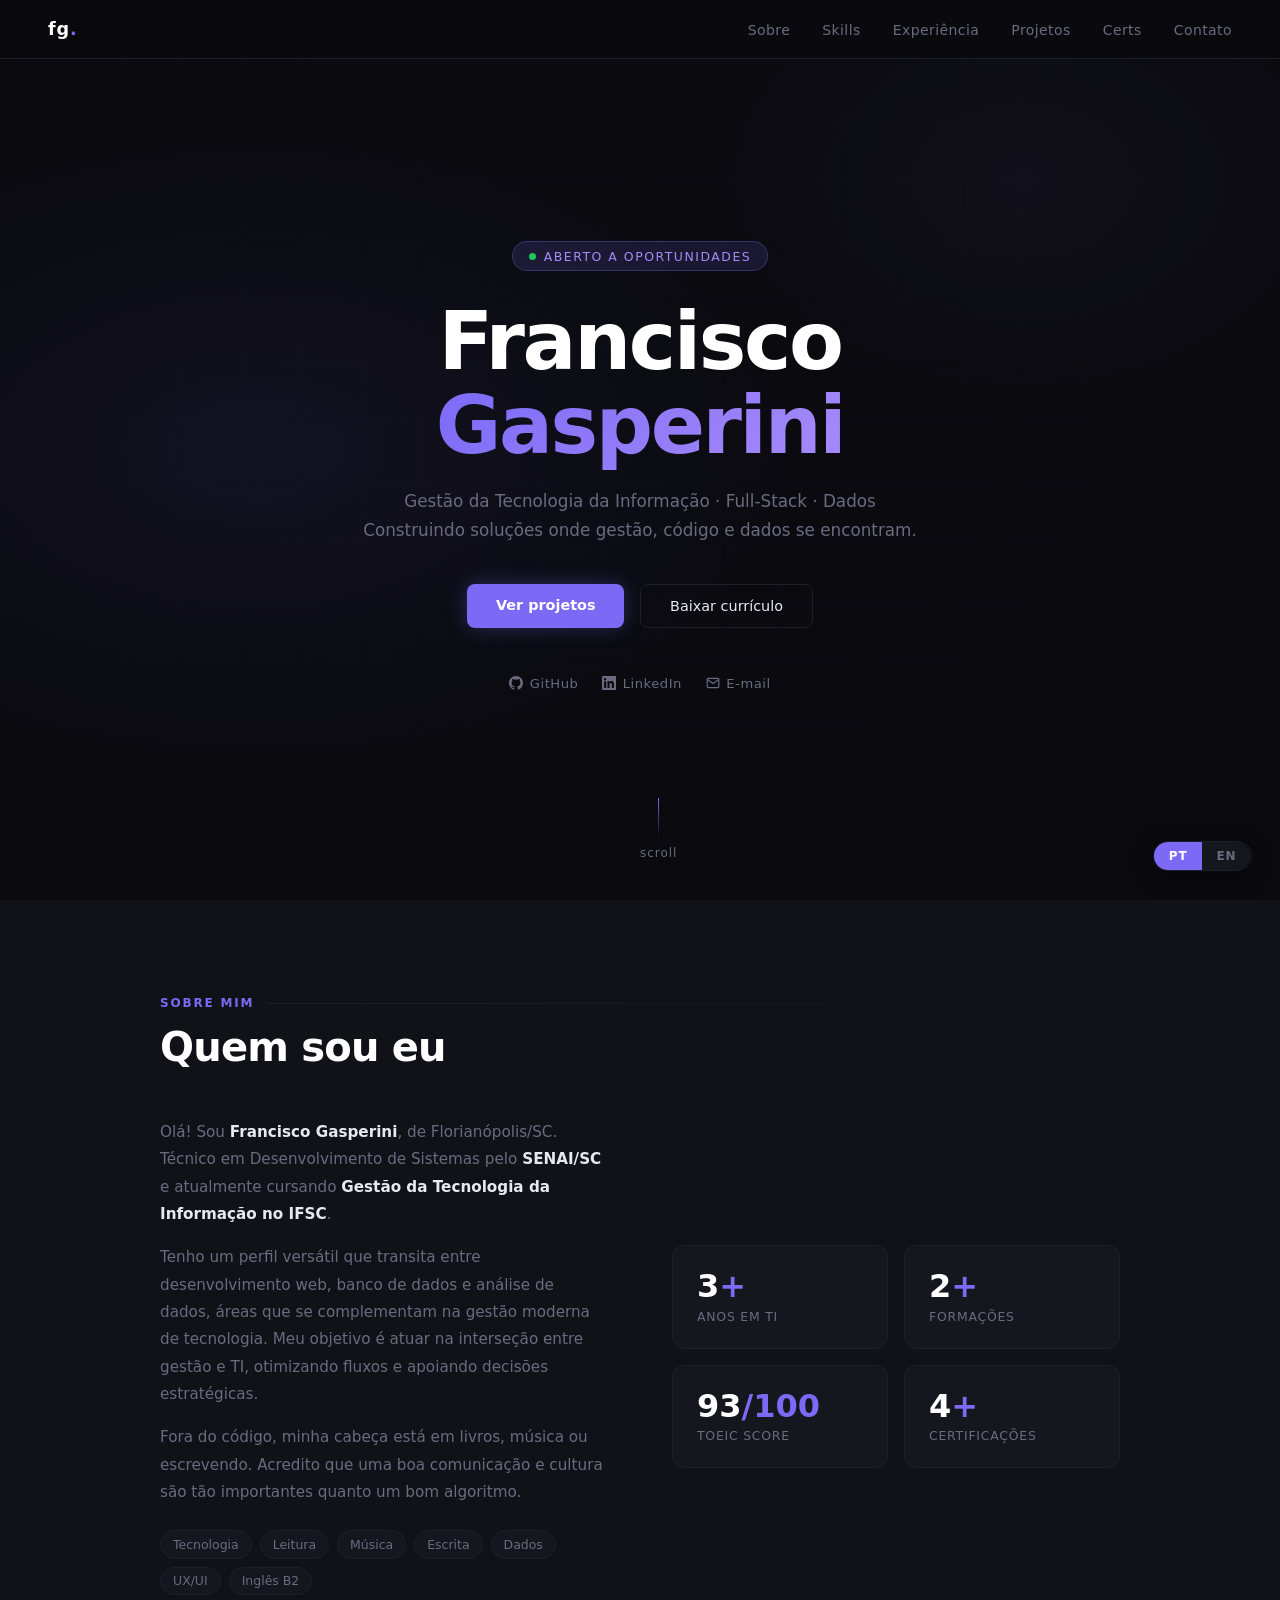
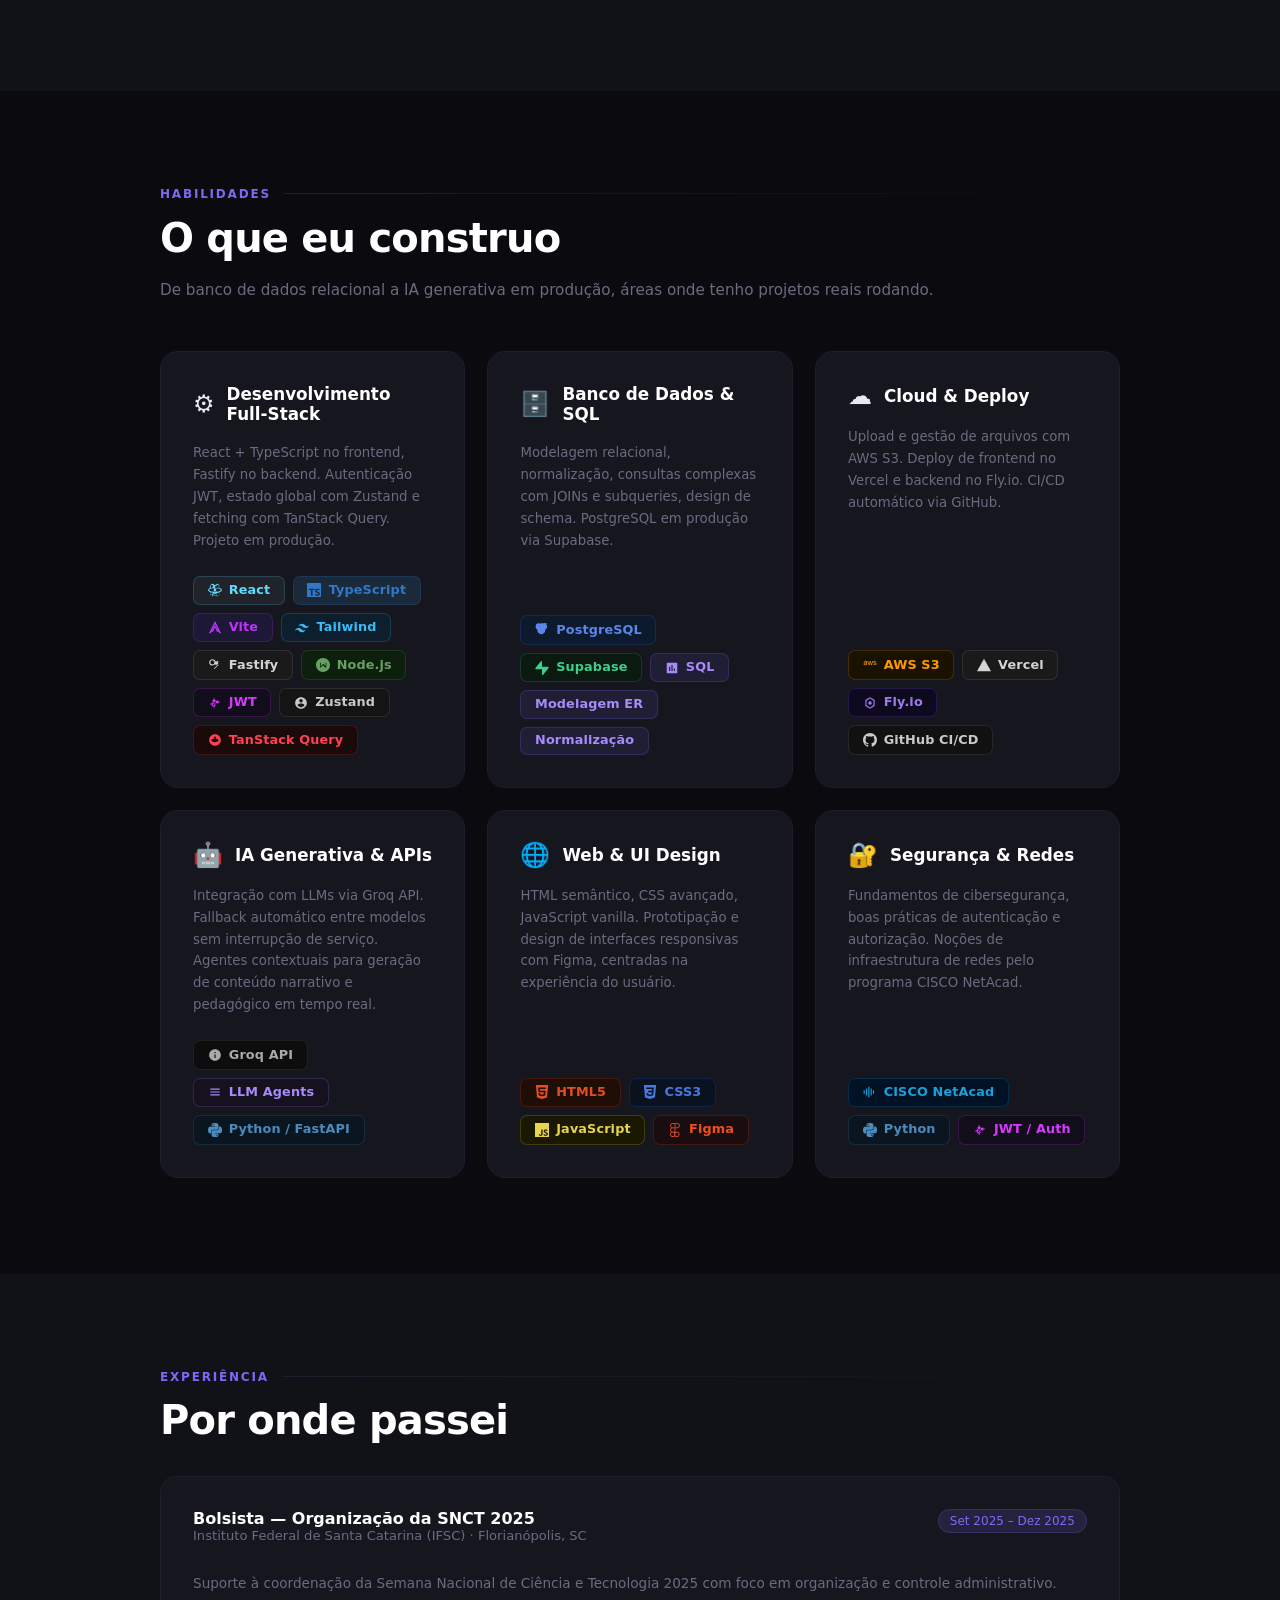
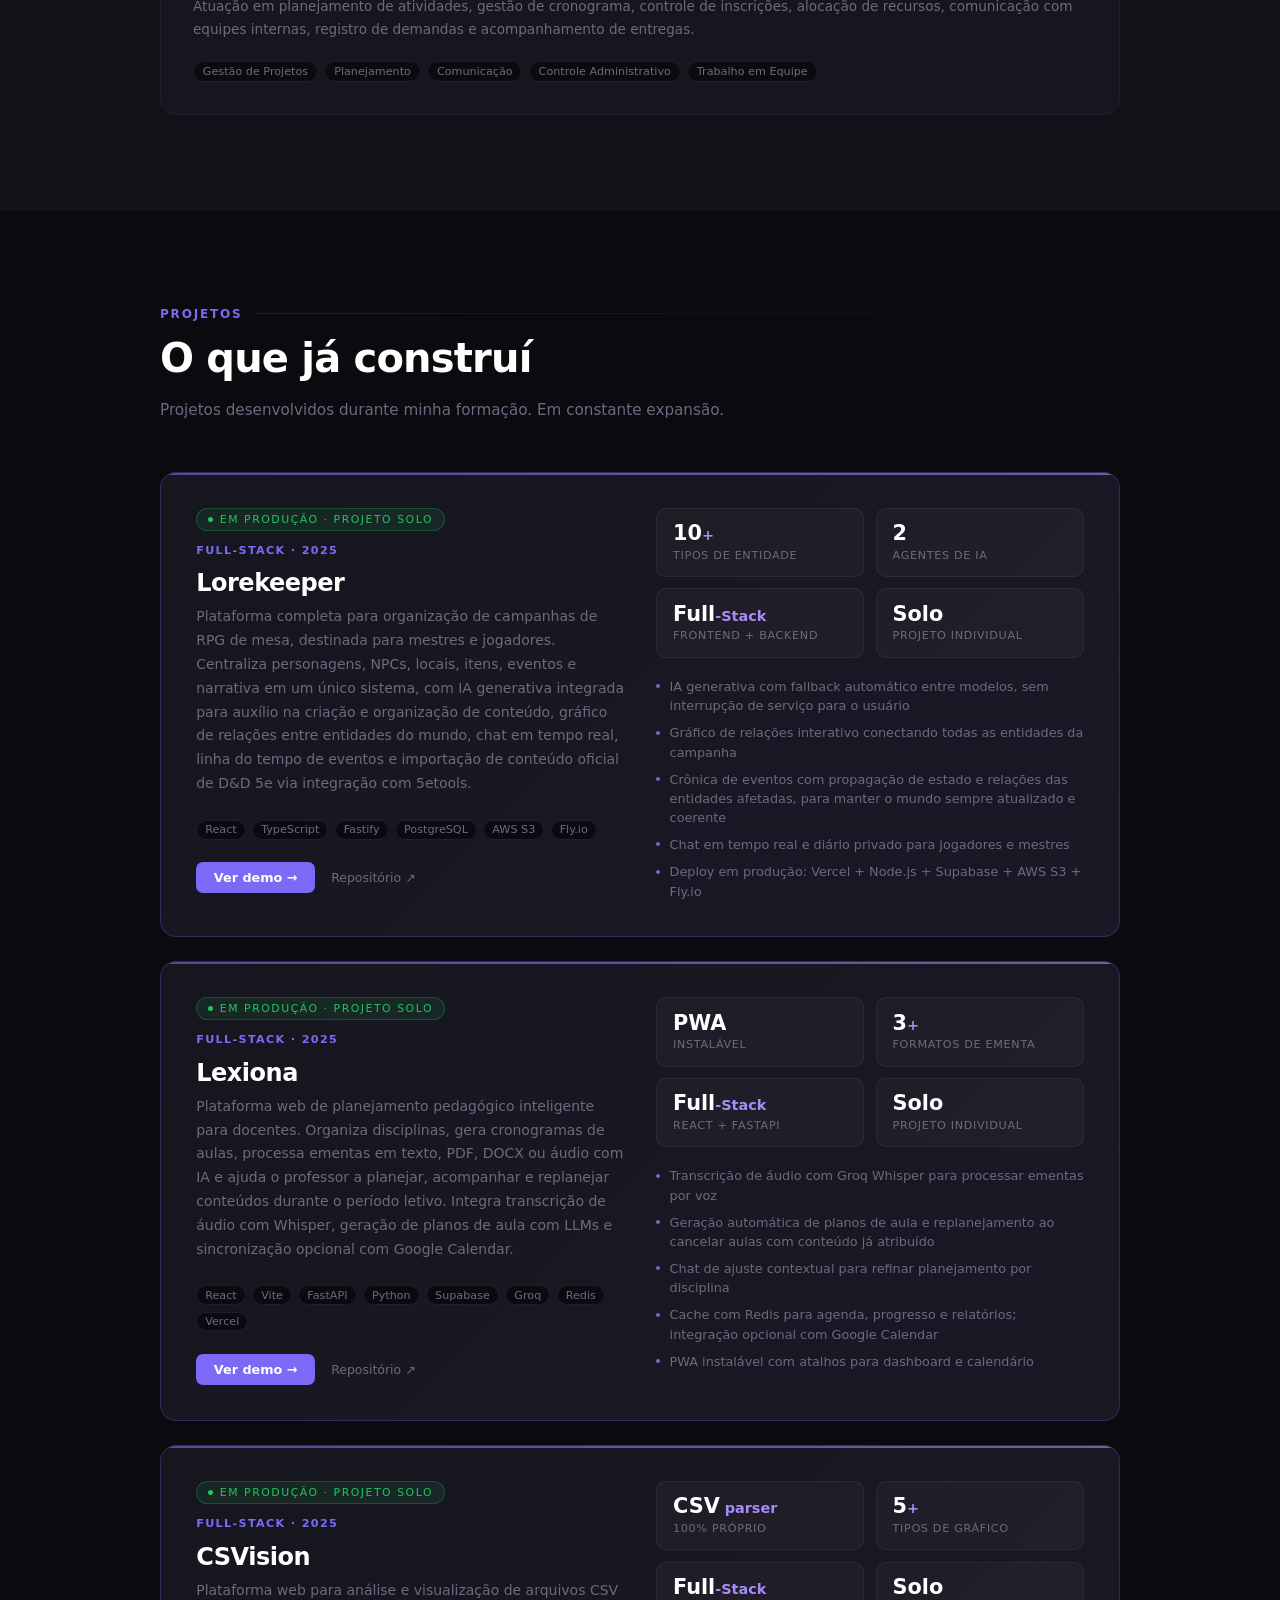
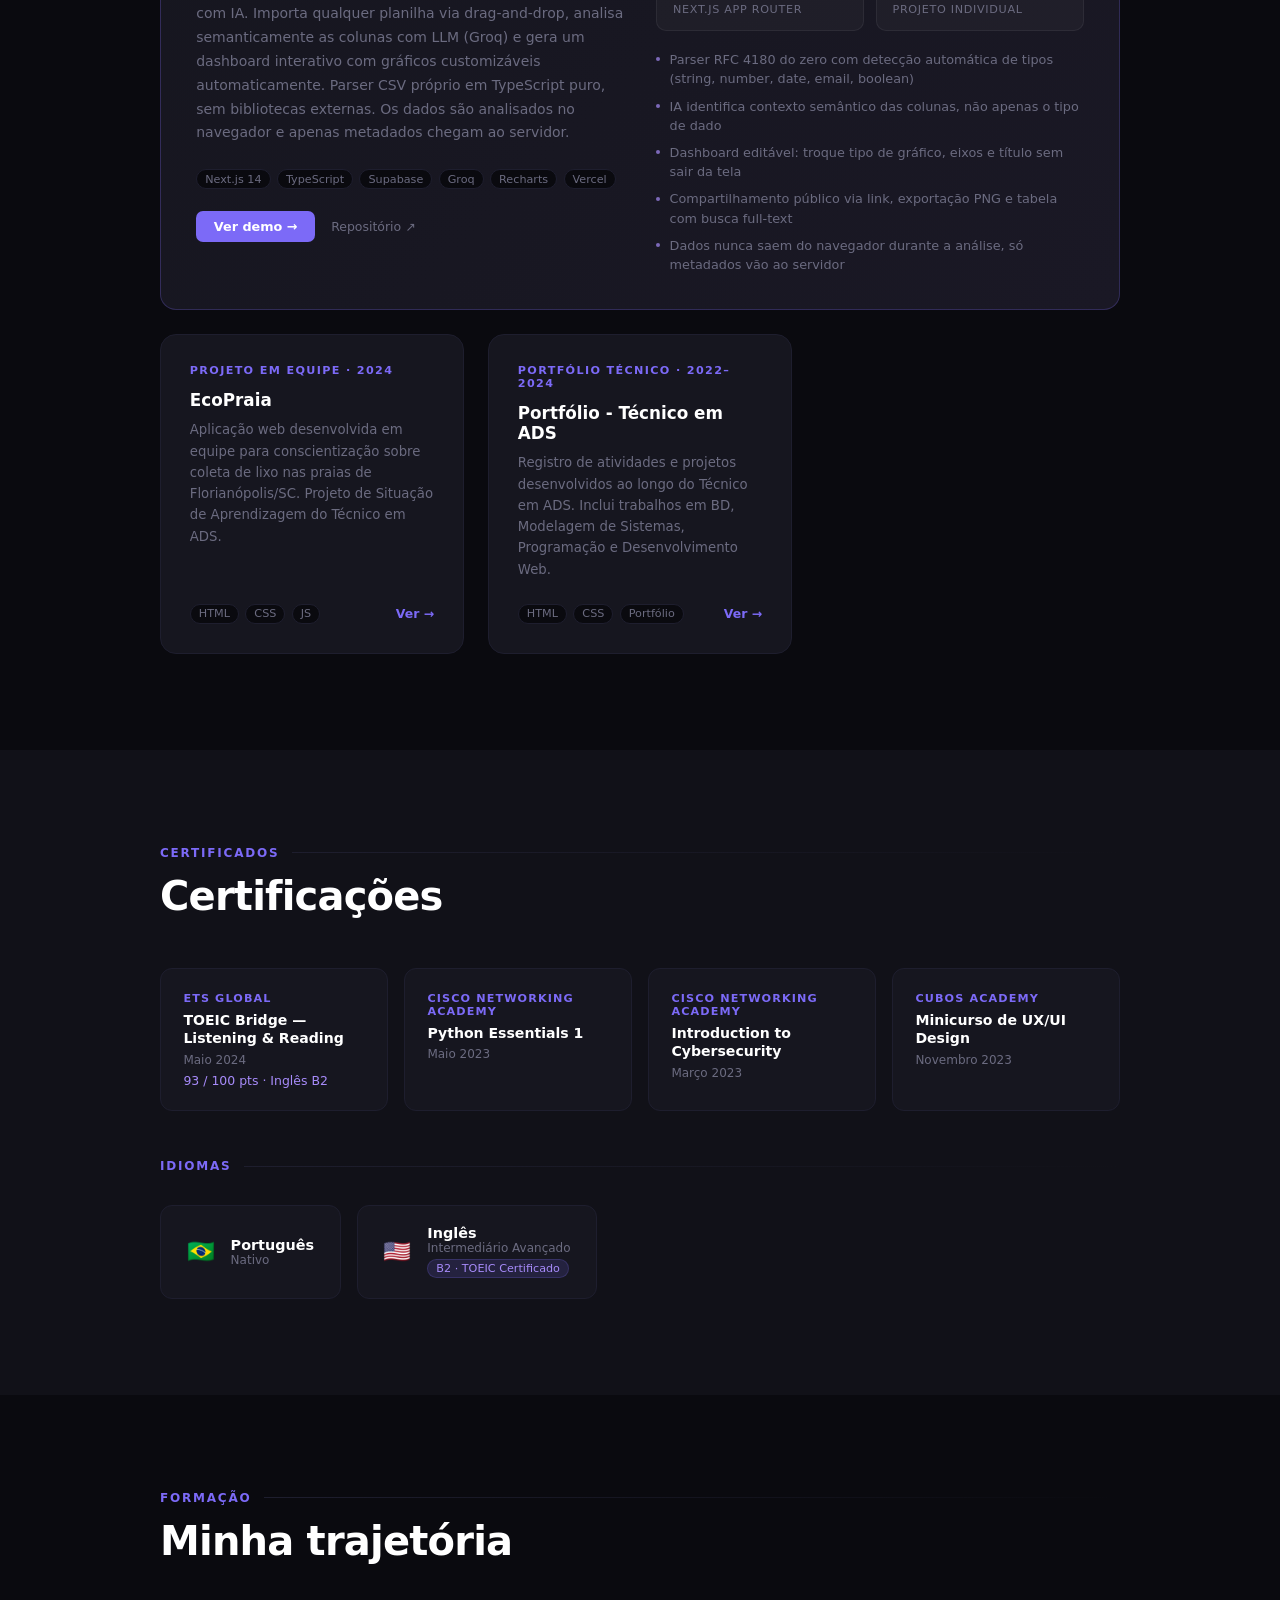
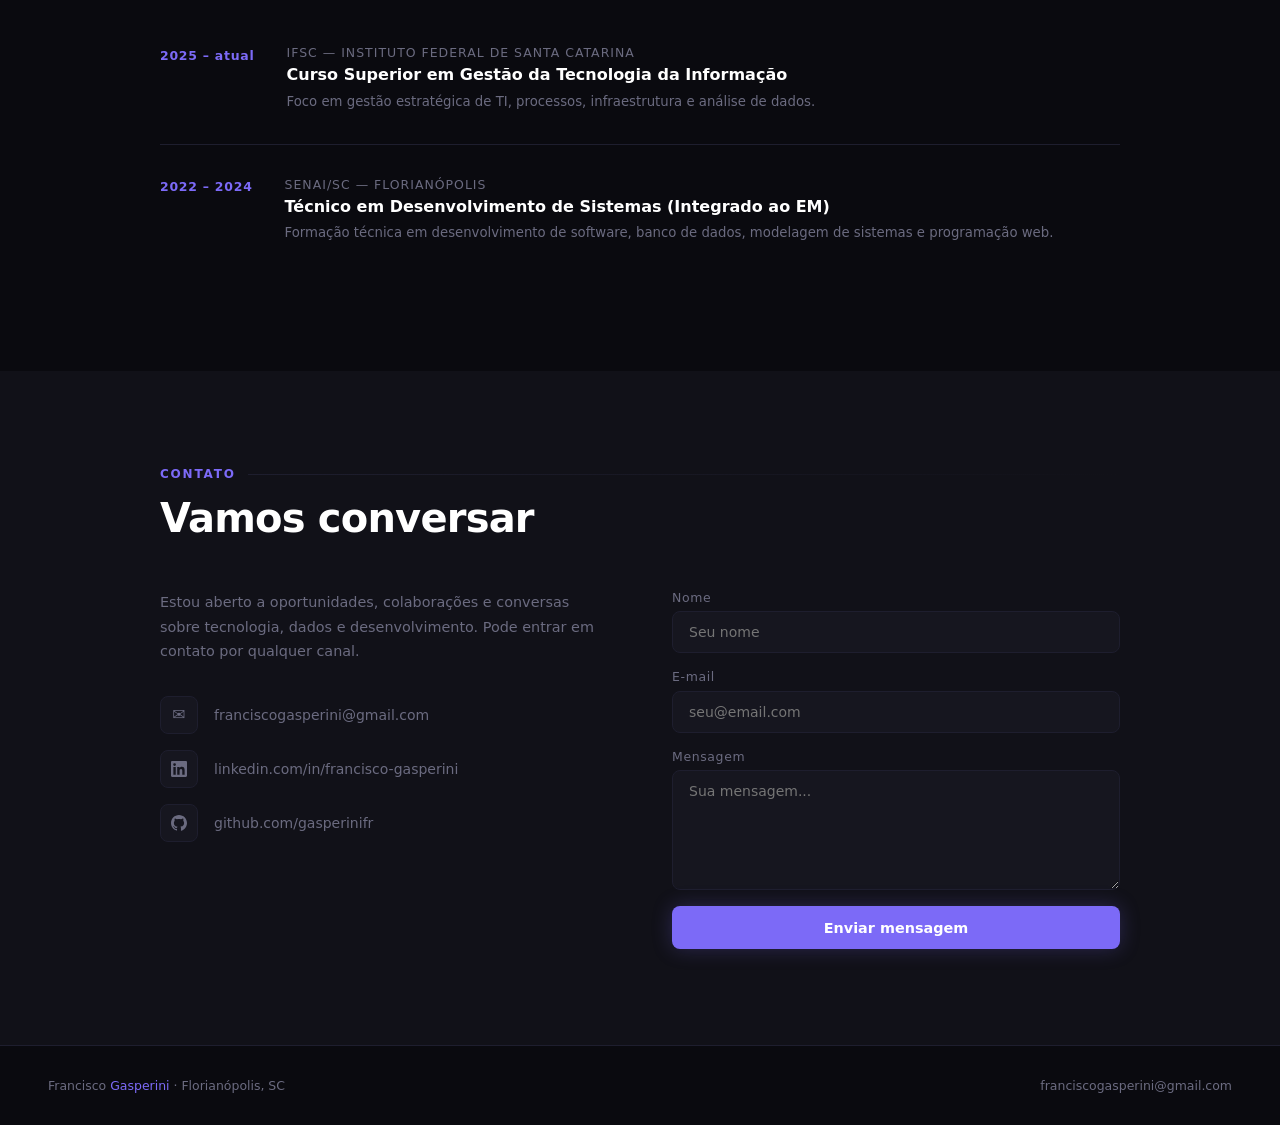
==== index.html @ e24ad0c8 "adding new résumé" ====
<!DOCTYPE html>
<html lang="pt-BR">
<head>
<meta charset="UTF-8">
<meta name="viewport" content="width=device-width, initial-scale=1.0">
<title>Francisco Gasperini</title>
<style>
  :root {
    --bg: #0a0a0f;
    --bg2: #111118;
    --surface: #16161f;
    --border: #1e1e2e;
    --accent: #7c6af7;
    --accent2: #a78bfa;
    --accent-glow: rgba(124,106,247,0.15);
    --text: #e8e8f0;
    --muted: #6b6b80;
    --white: #ffffff;
  }
  * { margin:0; padding:0; box-sizing:border-box; }
  html { scroll-behavior:smooth; }
  body { background:var(--bg); color:var(--text); font-family:'Segoe UI',system-ui,sans-serif; overflow-x:hidden; }

  .lang-toggle {
    position:fixed; bottom:1.8rem; right:1.8rem; z-index:200;
    display:flex; align-items:center; gap:0; border-radius:999px;
    overflow:hidden; border:1px solid var(--border);
    box-shadow:0 4px 24px rgba(0,0,0,0.4); backdrop-filter:blur(12px);
  }
  .lang-toggle a {
    display:flex; align-items:center; padding:0.45rem 0.9rem;
    font-size:0.75rem; font-weight:700; letter-spacing:0.08em;
    text-decoration:none; transition:background 0.2s,color 0.2s;
    background:var(--surface); color:var(--muted);
  }
  .lang-toggle a.active {
    background:var(--accent); color:#fff;
  }
  .lang-toggle a:hover:not(.active) { color:var(--white); }

  nav {
    position:fixed; top:0; left:0; right:0; z-index:100;
    display:flex; justify-content:space-between; align-items:center;
    padding:1.2rem 3rem;
    background:rgba(10,10,15,0.85); backdrop-filter:blur(16px);
    border-bottom:1px solid var(--border);
  }
  .nav-logo { font-size:1.1rem; font-weight:700; letter-spacing:0.05em; color:var(--white); }
  .nav-logo span { color:var(--accent); }
  .nav-links { display:flex; gap:2rem; list-style:none; }
  .nav-links a { color:var(--muted); text-decoration:none; font-size:0.875rem; letter-spacing:0.03em; transition:color 0.2s; }
  .nav-links a:hover { color:var(--white); }

  #hero {
    min-height:100vh; display:flex; align-items:center; justify-content:center;
    position:relative; overflow:hidden; padding:6rem 2rem 4rem;
  }
  .hero-bg {
    position:absolute; inset:0; pointer-events:none;
    background:
      radial-gradient(ellipse 60% 50% at 20% 50%, rgba(124,106,247,0.08) 0%, transparent 70%),
      radial-gradient(ellipse 40% 40% at 80% 20%, rgba(167,139,250,0.05) 0%, transparent 60%);
  }
  .hero-grid {
    position:absolute; inset:0; pointer-events:none;
    background-image: linear-gradient(rgba(124,106,247,0.03) 1px, transparent 1px), linear-gradient(90deg, rgba(124,106,247,0.03) 1px, transparent 1px);
    background-size:60px 60px;
    mask-image:radial-gradient(ellipse 80% 80% at 50% 50%, black 0%, transparent 100%);
  }
  .hero-content { position:relative; z-index:1; max-width:700px; text-align:center; }
  .hero-tag {
    display:inline-flex; align-items:center; gap:0.5rem;
    background:var(--accent-glow); border:1px solid rgba(124,106,247,0.3); color:var(--accent2);
    font-size:0.78rem; letter-spacing:0.12em; text-transform:uppercase;
    padding:0.4rem 1rem; border-radius:999px; margin-bottom:1.8rem;
    animation:fadeUp 0.6s ease both;
  }
  .status-dot { width:7px; height:7px; border-radius:50%; background:#22c55e; animation:pulse 2s infinite; }
  @keyframes pulse { 0%,100%{opacity:1;transform:scale(1)} 50%{opacity:0.5;transform:scale(1.3)} }
  .hero-name {
    font-size:clamp(2.8rem,7vw,5rem); font-weight:800; line-height:1.05;
    letter-spacing:-0.03em; color:var(--white);
    animation:fadeUp 0.6s 0.1s ease both;
  }
  .hero-name em {
    font-style:normal;
    background:linear-gradient(135deg, var(--accent), var(--accent2));
    -webkit-background-clip:text; -webkit-text-fill-color:transparent; background-clip:text;
  }
  .hero-sub { margin-top:1.2rem; color:var(--muted); font-size:1.05rem; line-height:1.7; animation:fadeUp 0.6s 0.2s ease both; }
  .hero-ctas { margin-top:2.5rem; display:flex; gap:1rem; justify-content:center; flex-wrap:wrap; animation:fadeUp 0.6s 0.3s ease both; }
  .btn-primary {
    background:var(--accent); color:#fff; padding:0.8rem 1.8rem; border-radius:8px;
    text-decoration:none; font-size:0.9rem; font-weight:600;
    transition:opacity 0.2s,transform 0.2s; box-shadow:0 0 20px rgba(124,106,247,0.3);
  }
  .btn-primary:hover { opacity:0.85; transform:translateY(-1px); }
  .btn-outline {
    border:1px solid var(--border); color:var(--text); padding:0.8rem 1.8rem; border-radius:8px;
    text-decoration:none; font-size:0.9rem; font-weight:500; transition:border-color 0.2s,color 0.2s,transform 0.2s;
  }
  .btn-outline:hover { border-color:var(--accent); color:var(--white); transform:translateY(-1px); }
  .hero-socials { margin-top:3rem; display:flex; gap:1.5rem; justify-content:center; animation:fadeUp 0.6s 0.4s ease both; }
  .hero-socials a { color:var(--muted); text-decoration:none; font-size:0.82rem; letter-spacing:0.04em; transition:color 0.2s; display:flex; align-items:center; gap:0.4rem; }
  .hero-socials a:hover { color:var(--white); }
  .scroll-hint { position:absolute; bottom:2.5rem; left:50%; transform:translateX(-50%); display:flex; flex-direction:column; align-items:center; gap:0.5rem; color:var(--muted); font-size:0.75rem; letter-spacing:0.08em; animation:fadeUp 0.6s 0.6s ease both; }
  .scroll-line { width:1px; height:40px; background:linear-gradient(to bottom, var(--accent), transparent); animation:scrollPulse 2s ease-in-out infinite; }

  section { padding:6rem 2rem; }
  .container { max-width:960px; margin:0 auto; }
  .section-label { display:flex; align-items:center; gap:0.8rem; margin-bottom:0.8rem; }
  .section-label span { font-size:0.75rem; letter-spacing:0.15em; text-transform:uppercase; color:var(--accent); font-weight:600; }
  .section-label::after { content:''; flex:1; height:1px; background:linear-gradient(to right, var(--border), transparent); }
  .section-title { font-size:clamp(1.8rem,4vw,2.5rem); font-weight:700; color:var(--white); line-height:1.2; letter-spacing:-0.02em; margin-bottom:1rem; }
  .section-desc { color:var(--muted); font-size:0.95rem; line-height:1.7; max-width:100%; }

  #sobre { background:var(--bg2); }
  .about-grid { display:grid; grid-template-columns:1fr 1fr; gap:4rem; align-items:center; margin-top:3rem; }
  .about-text p { color:var(--muted); line-height:1.8; font-size:0.95rem; margin-bottom:1rem; }
  .about-text p strong { color:var(--text); }
  .about-tags { display:flex; flex-wrap:wrap; gap:0.5rem; margin-top:1.5rem; }
  .tag { background:var(--surface); border:1px solid var(--border); color:var(--muted); font-size:0.78rem; padding:0.35rem 0.75rem; border-radius:999px; transition:border-color 0.2s,color 0.2s; }
  .tag:hover { border-color:var(--accent); color:var(--accent2); }
  .about-stats { display:grid; grid-template-columns:1fr 1fr; gap:1rem; }
  .stat-card { background:var(--surface); border:1px solid var(--border); border-radius:12px; padding:1.5rem; transition:border-color 0.3s; }
  .stat-card:hover { border-color:var(--accent); }
  .stat-num { font-size:2rem; font-weight:800; color:var(--white); line-height:1; }
  .stat-num span { color:var(--accent); }
  .stat-label { font-size:0.78rem; color:var(--muted); margin-top:0.4rem; text-transform:uppercase; letter-spacing:0.06em; }

  #habilidades { background:var(--bg); }
  .skills-grid { display:grid; grid-template-columns:repeat(auto-fit,minmax(300px,1fr)); gap:1.4rem; margin-top:3rem; }
  .skill-card { background:var(--surface); border:1px solid var(--border); border-radius:18px; padding:2rem; display:flex; flex-direction:column; gap:1.1rem; transition:transform 0.3s,border-color 0.3s,box-shadow 0.3s; cursor:default; }
  .skill-card:hover { transform:translateY(-5px); border-color:var(--accent); box-shadow:0 10px 48px rgba(124,106,247,0.13); }
  .skill-header { display:flex; align-items:center; gap:0.75rem; }
  .skill-icon { font-size:1.5rem; line-height:1; }
  .skill-name { font-size:1.05rem; font-weight:700; color:var(--white); }
  .skill-desc { font-size:0.83rem; color:var(--muted); line-height:1.65; }
  .skill-pills { display:flex; flex-wrap:wrap; gap:0.5rem; margin-top:auto; padding-top:0.4rem; }
  .pill { display:inline-flex; align-items:center; gap:0.45rem; font-size:0.8rem; font-weight:600; letter-spacing:0.01em; padding:0.42rem 0.85rem; border-radius:7px; border:1px solid; white-space:nowrap; line-height:1; }
  .pill svg { width:14px; height:14px; flex-shrink:0; display:block; }
  .pill-react    { background:#20232a; color:#61dafb; border-color:#61dafb30; }
  .pill-ts       { background:#1a2a3a; color:#3178c6; border-color:#3178c630; }
  .pill-vite     { background:#1c1836; color:#bd34fe; border-color:#bd34fe30; }
  .pill-tailwind { background:#0d1f2d; color:#38bdf8; border-color:#38bdf830; }
  .pill-fastify  { background:#1a1a1a; color:#d4d4d4; border-color:#ffffff18; }
  .pill-node     { background:#0d1f0d; color:#68a063; border-color:#68a06330; }
  .pill-jwt      { background:#120d1a; color:#d63aff; border-color:#d63aff30; }
  .pill-zustand  { background:#141414; color:#c9c9c9; border-color:#ffffff18; }
  .pill-tanstack { background:#1a0a0a; color:#ff4154; border-color:#ff415430; }
  .pill-neutral  { background:rgba(124,106,247,0.1); border-color:rgba(124,106,247,0.2); color:var(--accent2); }
  .pill-postgres { background:#0d1a2e; color:#5b85e8; border-color:#4169e130; }
  .pill-supabase { background:#0a1a10; color:#3ecf8e; border-color:#3ecf8e30; }
  .pill-aws      { background:#1a1200; color:#ff9900; border-color:#ff990030; }
  .pill-vercel   { background:#1a1a1a; color:#d4d4d4; border-color:#ffffff18; }
  .pill-flyio    { background:#0d0a1f; color:#9f7aea; border-color:#8b5cf630; }
  .pill-github   { background:#111; color:#c9c9c9; border-color:#ffffff18; }
  .pill-groq     { background:#0d0d0d; color:#aaaaaa; border-color:#aaaaaa20; }
  .pill-llm      { background:#16111f; color:#a78bfa; border-color:#a78bfa30; }
  .pill-html     { background:#1f0e05; color:#e44d26; border-color:#e44d2630; }
  .pill-css      { background:#0a1220; color:#4b78e0; border-color:#2965f130; }
  .pill-js       { background:#1a1800; color:#e8d44d; border-color:#f0db4f30; }
  .pill-figma    { background:#1a0d10; color:#f24e1e; border-color:#f24e1e30; }
  .pill-cisco    { background:#001224; color:#1ba0d7; border-color:#1ba0d730; }
  .pill-python   { background:#0a1520; color:#4b8bbe; border-color:#4b8bbe30; }
  .pill-fastapi  { background:#032220; color:#009688; border-color:#00968830; }
  .pill-redis    { background:#1a0a08; color:#dc382d; border-color:#dc382d30; }
  .pill-recharts { background:#0d1a1f; color:#22b5bf; border-color:#22b5bf30; }
  .pill-pwa      { background:#1a0d2e; color:#8b5cf6; border-color:#8b5cf630; }
  .pill-gcal     { background:#0a1520; color:#4285f4; border-color:#4285f430; }

  #experiencia { background:var(--bg2); }
  .exp-card { background:var(--surface); border:1px solid var(--border); border-radius:16px; padding:2rem; margin-top:2rem; transition:border-color 0.3s; }
  .exp-card:hover { border-color:rgba(124,106,247,0.3); }
  .exp-header { display:flex; justify-content:space-between; align-items:flex-start; gap:1rem; flex-wrap:wrap; margin-bottom:0.8rem; }
  .exp-role { font-size:1rem; font-weight:700; color:var(--white); }
  .exp-period { font-size:0.75rem; color:var(--accent); background:var(--accent-glow); border:1px solid rgba(124,106,247,0.2); padding:0.25rem 0.7rem; border-radius:999px; white-space:nowrap; }
  .exp-org { font-size:0.82rem; color:var(--muted); margin-bottom:1rem; }
  .exp-desc { font-size:0.85rem; color:var(--muted); line-height:1.7; }
  .exp-tags { display:flex; flex-wrap:wrap; gap:0.4rem; margin-top:1.2rem; }
  .exp-tag { background:var(--bg); border:1px solid var(--border); color:var(--muted); font-size:0.7rem; padding:0.2rem 0.55rem; border-radius:999px; }

  #projetos { background:var(--bg); }
  .projects-grid { display:grid; grid-template-columns:repeat(auto-fit,minmax(280px,1fr)); gap:1.5rem; margin-top:3rem; }
  .project-card { background:var(--surface); border:1px solid var(--border); border-radius:16px; padding:1.8rem; display:flex; flex-direction:column; transition:transform 0.3s,border-color 0.3s,box-shadow 0.3s; position:relative; overflow:hidden; }
  .project-card::before { content:''; position:absolute; top:0; left:0; right:0; height:2px; background:linear-gradient(to right, var(--accent), var(--accent2)); opacity:0; transition:opacity 0.3s; }
  .project-card:hover { transform:translateY(-4px); border-color:rgba(124,106,247,0.3); box-shadow:0 8px 40px rgba(124,106,247,0.1); }
  .project-card:hover::before { opacity:1; }
  .project-type { font-size:0.7rem; letter-spacing:0.12em; text-transform:uppercase; color:var(--accent); font-weight:600; margin-bottom:0.8rem; }
  .project-title { font-size:1.05rem; font-weight:700; color:var(--white); margin-bottom:0.6rem; }
  .project-desc { font-size:0.83rem; color:var(--muted); line-height:1.6; flex:1; margin-bottom:1.5rem; }
  .project-footer { display:flex; justify-content:space-between; align-items:center; }
  .project-tags { display:flex; gap:0.4rem; flex-wrap:wrap; }
  .project-tag { background:var(--bg); border:1px solid var(--border); color:var(--muted); font-size:0.7rem; padding:0.15rem 0.5rem; border-radius:999px; }
  .project-link { color:var(--accent); font-size:0.78rem; text-decoration:none; font-weight:600; white-space:nowrap; transition:color 0.2s; }
  .project-link:hover { color:var(--white); }
  .project-links { display:flex; gap:1rem; align-items:center; }

  .project-card.featured {
    grid-column: 1 / -1;
    display:grid;
    grid-template-columns: 1fr 1fr;
    gap: 2rem;
    align-items: start;
    border-color: rgba(124,106,247,0.25);
    background: linear-gradient(135deg, #16161f 0%, #1a1825 100%);
    padding: 2.2rem;
  }
  .project-card.featured::before { opacity: 0.6; }
  .project-card.featured:hover { border-color: rgba(124,106,247,0.5); box-shadow: 0 12px 60px rgba(124,106,247,0.15); }
  .project-card.featured:hover::before { opacity: 1; }
  .featured-left { display:flex; flex-direction:column; }
  .featured-right { display:flex; flex-direction:column; gap:0.8rem; }
  .featured-badge {
    display:inline-flex; align-items:center; gap:0.4rem;
    font-size:0.68rem; letter-spacing:0.14em; text-transform:uppercase;
    color:#22c55e; background:rgba(34,197,94,0.1); border:1px solid rgba(34,197,94,0.25);
    padding:0.25rem 0.7rem; border-radius:999px; margin-bottom:0.8rem;
    width:fit-content;
  }
  .featured-badge-dot { width:5px; height:5px; border-radius:50%; background:#22c55e; animation:pulse 2s infinite; }
  .featured-title { font-size:1.5rem; font-weight:800; color:var(--white); margin-bottom:0.5rem; letter-spacing:-0.02em; }
  .featured-desc { font-size:0.875rem; color:var(--muted); line-height:1.7; margin-bottom:1.5rem; flex:1; }
  .featured-footer { display:flex; gap:1rem; align-items:center; flex-wrap:wrap; }
  .featured-tags { display:flex; gap:0.4rem; flex-wrap:wrap; }
  .featured-tag { background:var(--bg); border:1px solid var(--border); color:var(--muted); font-size:0.7rem; padding:0.15rem 0.5rem; border-radius:999px; }
  .featured-link-primary {
    display:inline-flex; align-items:center; gap:0.4rem;
    background:var(--accent); color:#fff; padding:0.5rem 1.1rem; border-radius:7px;
    text-decoration:none; font-size:0.8rem; font-weight:600;
    transition:opacity 0.2s,transform 0.2s; white-space:nowrap;
  }
  .featured-link-primary:hover { opacity:0.85; transform:translateY(-1px); }
  .featured-link-secondary {
    color:var(--muted); font-size:0.78rem; text-decoration:none; font-weight:500;
    transition:color 0.2s; white-space:nowrap;
  }
  .featured-link-secondary:hover { color:var(--white); }
  .featured-stat-grid { display:grid; grid-template-columns:1fr 1fr; gap:0.7rem; }
  .featured-stat {
    background:rgba(255,255,255,0.03); border:1px solid rgba(255,255,255,0.06);
    border-radius:10px; padding:0.9rem 1rem;
  }
  .featured-stat-num { font-size:1.3rem; font-weight:800; color:var(--white); line-height:1; }
  .featured-stat-num span { color:var(--accent2); font-size:0.9rem; }
  .featured-stat-label { font-size:0.7rem; color:var(--muted); margin-top:0.3rem; text-transform:uppercase; letter-spacing:0.06em; }
  .featured-highlights { display:flex; flex-direction:column; gap:0.5rem; margin-top:0.4rem; }
  .featured-highlight {
    display:flex; align-items:flex-start; gap:0.6rem;
    font-size:0.8rem; color:var(--muted); line-height:1.5;
  }
  .featured-highlight-dot {
    width:4px; height:4px; border-radius:50%; background:var(--accent2);
    margin-top:0.45rem; flex-shrink:0; opacity:0.7;
  }

  #certificados { background:var(--bg2); }
  .certs-grid { display:grid; grid-template-columns:repeat(auto-fit,minmax(220px,1fr)); gap:1rem; margin-top:3rem; }
  .cert-card { background:var(--surface); border:1px solid var(--border); border-radius:12px; padding:1.4rem; transition:border-color 0.3s,transform 0.3s; }
  .cert-card:hover { border-color:var(--accent); transform:translateY(-2px); }
  .cert-issuer { font-size:0.7rem; color:var(--accent); text-transform:uppercase; letter-spacing:0.1em; font-weight:600; margin-bottom:0.4rem; }
  .cert-name { font-size:0.88rem; font-weight:700; color:var(--white); margin-bottom:0.3rem; line-height:1.3; }
  .cert-date { font-size:0.75rem; color:var(--muted); }
  .cert-highlight { font-size:0.78rem; color:var(--accent2); margin-top:0.4rem; font-weight:500; }

  #formacao { background:var(--bg); }
  .formation-list { margin-top:3rem; display:flex; flex-direction:column; }
  .formation-item { display:flex; gap:2rem; align-items:flex-start; padding:2rem 0; border-bottom:1px solid var(--border); transition:padding-left 0.3s; }
  .formation-item:hover { padding-left:0.8rem; }
  .formation-item:last-child { border-bottom:none; }
  .f-year { font-size:0.78rem; color:var(--accent); font-weight:600; letter-spacing:0.06em; min-width:90px; padding-top:0.15rem; }
  .f-inst { font-size:0.78rem; color:var(--muted); text-transform:uppercase; letter-spacing:0.08em; margin-bottom:0.3rem; }
  .f-title { font-size:1rem; font-weight:700; color:var(--white); margin-bottom:0.4rem; }
  .f-desc { font-size:0.83rem; color:var(--muted); line-height:1.6; }

  .lang-row { display:flex; gap:1rem; margin-top:2rem; flex-wrap:wrap; }
  .lang-card { background:var(--surface); border:1px solid var(--border); border-radius:12px; padding:1.2rem 1.6rem; display:flex; align-items:center; gap:1rem; transition:border-color 0.3s; }
  .lang-card:hover { border-color:var(--accent); }
  .lang-flag { font-size:1.4rem; }
  .lang-name { font-size:0.9rem; font-weight:700; color:var(--white); }
  .lang-level { font-size:0.75rem; color:var(--muted); }
  .lang-badge { font-size:0.7rem; color:var(--accent2); background:var(--accent-glow); border:1px solid rgba(124,106,247,0.2); padding:0.15rem 0.5rem; border-radius:999px; margin-top:0.2rem; display:inline-block; }

  #contato { background:var(--bg2); }
  .contact-wrapper { display:grid; grid-template-columns:1fr 1fr; gap:4rem; margin-top:3rem; align-items:start; }
  .contact-info p { color:var(--muted); font-size:0.9rem; line-height:1.7; margin-bottom:2rem; }
  .contact-links { display:flex; flex-direction:column; gap:1rem; }
  .contact-link { display:flex; align-items:center; gap:1rem; color:var(--muted); text-decoration:none; font-size:0.875rem; transition:color 0.2s; }
  .contact-link:hover { color:var(--white); }
  .contact-link-icon { width:38px; height:38px; border-radius:8px; background:var(--surface); border:1px solid var(--border); display:flex; align-items:center; justify-content:center; font-size:1rem; transition:border-color 0.2s; flex-shrink:0; }
  .contact-link:hover .contact-link-icon { border-color:var(--accent); }
  .contact-form { display:flex; flex-direction:column; gap:1rem; }
  .form-group { display:flex; flex-direction:column; gap:0.4rem; }
  .form-label { font-size:0.78rem; color:var(--muted); letter-spacing:0.05em; }
  .form-input, .form-textarea { background:var(--surface); border:1px solid var(--border); color:var(--text); padding:0.75rem 1rem; border-radius:8px; font-size:0.875rem; outline:none; font-family:inherit; transition:border-color 0.2s; }
  .form-input:focus, .form-textarea:focus { border-color:var(--accent); }
  .form-textarea { resize:vertical; min-height:120px; }
  .form-btn { background:var(--accent); color:#fff; border:none; cursor:pointer; padding:0.85rem 1.5rem; border-radius:8px; font-size:0.9rem; font-weight:600; font-family:inherit; transition:opacity 0.2s,transform 0.2s; box-shadow:0 0 20px rgba(124,106,247,0.25); }
  .form-btn:hover { opacity:0.85; transform:translateY(-1px); }

  footer { padding:2rem 3rem; border-top:1px solid var(--border); display:flex; justify-content:space-between; align-items:center; color:var(--muted); font-size:0.78rem; }
  footer span { color:var(--accent); }

  @keyframes fadeUp { from{opacity:0;transform:translateY(20px)} to{opacity:1;transform:translateY(0)} }
  @keyframes scrollPulse { 0%,100%{opacity:0.3;transform:scaleY(1)} 50%{opacity:1;transform:scaleY(1.2)} }
  .reveal { opacity:0; transform:translateY(24px); transition:opacity 0.6s ease,transform 0.6s ease; }
  .reveal.visible { opacity:1; transform:none; }

  @media(max-width:700px){
    nav { padding:1rem 1.2rem; }
    .nav-links { gap:1rem; font-size:0.78rem; }
    .about-grid,.contact-wrapper { grid-template-columns:1fr; gap:2.5rem; }
    footer { flex-direction:column; gap:0.5rem; text-align:center; }
    .project-card.featured { grid-template-columns:1fr; }
    .featured-stat-grid { grid-template-columns:repeat(2,1fr); }
    .lang-toggle { bottom:1rem; right:1rem; }
  }
</style>
<link rel="alternate" hreflang="pt-BR" href="./index.html" />
<link rel="alternate" hreflang="en" href="./en.html" />
<link rel="icon" type="image/png" href="./portfolio_tecnico/favicon/favicon-96x96.png" sizes="96x96" />
<link rel="icon" type="image/svg+xml" href="./portfolio_tecnico/favicon/favicon.svg" />
<link rel="shortcut icon" href="./portfolio_tecnico/favicon/favicon.ico" />
<link rel="apple-touch-icon" sizes="180x180" href="./portfolio_tecnico/favicon/apple-touch-icon.png" />
<link rel="manifest" href="./portfolio_tecnico/favicon/site.webmanifest" />
</head>
<body>

<div class="lang-toggle" aria-label="Selecionar idioma">
  <a href="./index.html" class="active" data-lang-link="pt" aria-current="page">PT</a>
  <a href="./en.html" data-lang-link="en">EN</a>
</div>

<nav>
  <div class="nav-logo">fg<span>.</span></div>
  <ul class="nav-links">
    <li><a href="#sobre">Sobre</a></li>
    <li><a href="#habilidades">Skills</a></li>
    <li><a href="#experiencia">Experiência</a></li>
    <li><a href="#projetos">Projetos</a></li>
    <li><a href="#certificados">Certs</a></li>
    <li><a href="#contato">Contato</a></li>
  </ul>
</nav>

<section id="hero">
  <div class="hero-bg"></div>
  <div class="hero-grid"></div>
  <div class="hero-content">
    <div class="hero-tag"><div class="status-dot"></div> Aberto a oportunidades</div>
    <h1 class="hero-name">Francisco<br><em>Gasperini</em></h1>
    <p class="hero-sub">
      Gestão da Tecnologia da Informação · Full-Stack · Dados<br>
      Construindo soluções onde gestão, código e dados se encontram.
    </p>
    <div class="hero-ctas">
      <a href="#projetos" class="btn-primary">Ver projetos</a>
      <a href="./portfolio_tecnico/public/curriculo_francisco_gasperini.pdf" class="btn-outline" download>Baixar currículo</a>
    </div>
    <div class="hero-socials">
      <a href="https://github.com/gasperinifr" target="_blank">
        <svg width="14" height="14" viewBox="0 0 24 24" fill="currentColor"><path d="M12 0C5.37 0 0 5.37 0 12c0 5.3 3.438 9.8 8.205 11.385.6.113.82-.258.82-.577 0-.285-.01-1.04-.015-2.04-3.338.724-4.042-1.61-4.042-1.61C4.422 18.07 3.633 17.7 3.633 17.7c-1.087-.744.084-.729.084-.729 1.205.084 1.838 1.236 1.838 1.236 1.07 1.835 2.809 1.305 3.495.998.108-.776.417-1.305.76-1.605-2.665-.3-5.466-1.332-5.466-5.93 0-1.31.465-2.38 1.235-3.22-.135-.303-.54-1.523.105-3.176 0 0 1.005-.322 3.3 1.23.96-.267 1.98-.399 3-.405 1.02.006 2.04.138 3 .405 2.28-1.552 3.285-1.23 3.285-1.23.645 1.653.24 2.873.12 3.176.765.84 1.23 1.91 1.23 3.22 0 4.61-2.805 5.625-5.475 5.92.42.36.81 1.096.81 2.22 0 1.606-.015 2.896-.015 3.286 0 .315.21.69.825.57C20.565 21.795 24 17.295 24 12c0-6.63-5.37-12-12-12"/></svg>
        GitHub
      </a>
      <a href="https://br.linkedin.com/in/francisco-gasperini" target="_blank">
        <svg width="14" height="14" viewBox="0 0 24 24" fill="currentColor"><path d="M20.447 20.452h-3.554v-5.569c0-1.328-.027-3.037-1.852-3.037-1.853 0-2.136 1.445-2.136 2.939v5.667H9.351V9h3.414v1.561h.046c.477-.9 1.637-1.85 3.37-1.85 3.601 0 4.267 2.37 4.267 5.455v6.286zM5.337 7.433a2.062 2.062 0 01-2.063-2.065 2.064 2.064 0 112.063 2.065zm1.782 13.019H3.555V9h3.564v11.452zM22.225 0H1.771C.792 0 0 .774 0 1.729v20.542C0 23.227.792 24 1.771 24h20.451C23.2 24 24 23.227 24 22.271V1.729C24 .774 23.2 0 22.222 0h.003z"/></svg>
        LinkedIn
      </a>
      <a href="https://mail.google.com/mail/?view=cm&to=franciscogasperini@gmail.com" target="_blank" class="contact-link">
        <svg width="14" height="14" viewBox="0 0 24 24" fill="none" stroke="currentColor" stroke-width="2"><path d="M4 4h16c1.1 0 2 .9 2 2v12c0 1.1-.9 2-2 2H4c-1.1 0-2-.9-2-2V6c0-1.1.9-2 2-2z"/><polyline points="22,6 12,13 2,6"/></svg>
        E-mail
      </a>
    </div>
  </div>
  <div class="scroll-hint"><div class="scroll-line"></div>scroll</div>
</section>

<section id="sobre">
  <div class="container">
    <div class="section-label"><span>Sobre mim</span></div>
    <h2 class="section-title">Quem sou eu</h2>
    <div class="about-grid reveal">
      <div class="about-text">
        <p>Olá! Sou <strong>Francisco Gasperini</strong>, de Florianópolis/SC. Técnico em Desenvolvimento de Sistemas pelo <strong>SENAI/SC</strong> e atualmente cursando <strong>Gestão da Tecnologia da Informação no IFSC</strong>.</p>
        <p>Tenho um perfil versátil que transita entre desenvolvimento web, banco de dados e análise de dados, áreas que se complementam na gestão moderna de tecnologia. Meu objetivo é atuar na interseção entre gestão e TI, otimizando fluxos e apoiando decisões estratégicas.</p>
        <p>Fora do código, minha cabeça está em livros, música ou escrevendo. Acredito que uma boa comunicação e cultura são tão importantes quanto um bom algoritmo.</p>
        <div class="about-tags">
          <span class="tag">Tecnologia</span>
          <span class="tag">Leitura</span>
          <span class="tag">Música</span>
          <span class="tag">Escrita</span>
          <span class="tag">Dados</span>
          <span class="tag">UX/UI</span>
          <span class="tag">Inglês B2</span>
        </div>
      </div>
      <div class="about-stats">
        <div class="stat-card">
          <div class="stat-num">3<span>+</span></div>
          <div class="stat-label">Anos em TI</div>
        </div>
        <div class="stat-card">
          <div class="stat-num">2<span>+</span></div>
          <div class="stat-label">Formações</div>
        </div>
        <div class="stat-card">
          <div class="stat-num">93<span>/100</span></div>
          <div class="stat-label">TOEIC Score</div>
        </div>
        <div class="stat-card">
          <div class="stat-num">4<span>+</span></div>
          <div class="stat-label">Certificações</div>
        </div>
      </div>
    </div>
  </div>
</section>

<section id="habilidades">
  <div class="container">
    <div class="section-label"><span>Habilidades</span></div>
    <h2 class="section-title">O que eu construo</h2>
    <p class="section-desc">De banco de dados relacional a IA generativa em produção, áreas onde tenho projetos reais rodando.</p>
    <div class="skills-grid reveal">

      <div class="skill-card">
        <div class="skill-header">
          <span class="skill-icon">⚙️</span>
          <div class="skill-name">Desenvolvimento Full-Stack</div>
        </div>
        <div class="skill-desc">React + TypeScript no frontend, Fastify no backend. Autenticação JWT, estado global com Zustand e fetching com TanStack Query. Projeto em produção.</div>
        <div class="skill-pills">
          <span class="pill pill-react"><svg viewBox="0 0 24 24" fill="#61dafb"><path d="M14.23 12.004a2.236 2.236 0 0 1-2.235 2.236 2.236 2.236 0 0 1-2.236-2.236 2.236 2.236 0 0 1 2.235-2.236 2.236 2.236 0 0 1 2.236 2.236zm2.648-10.69c-1.346 0-3.107.96-4.888 2.622-1.78-1.653-3.542-2.602-4.887-2.602-.41 0-.783.093-1.106.278-1.375.793-1.683 3.264-.973 6.365C1.98 8.917 0 10.42 0 12.004c0 1.59 1.99 3.097 5.043 4.03-.704 3.113-.39 5.588.988 6.38.32.187.69.275 1.102.275 1.345 0 3.107-.96 4.888-2.624 1.78 1.654 3.542 2.603 4.887 2.603.41 0 .783-.09 1.106-.275 1.374-.792 1.683-3.263.973-6.365C22.02 15.096 24 13.59 24 12.004c0-1.59-1.99-3.097-5.043-4.032.704-3.11.39-5.587-.988-6.38a2.167 2.167 0 0 0-1.096-.278zm-.005 1.09c.347 0 .62.07.798.182 1.07.617 1.383 2.852.737 5.716L13.148 8.74c-.468-.894-.95-1.738-1.443-2.517 1.478-1.342 2.876-2.02 3.964-2.02zM5.12 3.186c1.09 0 2.49.68 3.967 2.02-.492.78-.974 1.623-1.44 2.516L3.5 9.167c-.646-2.862-.334-5.09.74-5.707a1.1 1.1 0 0 1 .882-.273zM12 8.394c.392.577.78 1.19 1.159 1.846.38.655.73 1.314 1.05 1.968a26.92 26.92 0 0 1-1.05 1.967c-.38.656-.767 1.268-1.16 1.847a26.943 26.943 0 0 1-2.209-3.815A26.88 26.88 0 0 1 12 8.394zm-4.83.522 3.604 1.058a25.48 25.48 0 0 0 0 4.058l-3.603 1.06C3.95 14.004 2 13.004 2 12.004c0-1 1.95-2 5.17-3.088zm9.66 0C20.05 10.003 22 11.003 22 12.003c0 1-1.95 2-5.17 3.088L13.227 14.03a25.48 25.48 0 0 0 0-4.058l3.604-1.057zM4.717 16.07l4.096 1.2c.332.844.688 1.65 1.063 2.4C8.39 21.144 6.986 21.826 5.9 21.826c-.345 0-.618-.07-.797-.182-1.07-.617-1.385-2.853-.738-5.718zm14.568 0c.646 2.863.334 5.09-.738 5.707a1.1 1.1 0 0 1-.882.273c-1.087 0-2.488-.68-3.966-2.02.374-.75.73-1.556 1.063-2.4l4.096-1.2-.573.357zM8.723 17.7l3.277.96 3.277-.96a27.2 27.2 0 0 1-1.443 2.516c-1.478 1.343-2.876 2.02-3.964 2.02h-.003c-1.088 0-2.487-.677-3.965-2.02A27.2 27.2 0 0 1 8.723 17.7z"/></svg>React</span>
          <span class="pill pill-ts"><svg viewBox="0 0 24 24" fill="#3178c6"><path d="M1.125 0C.502 0 0 .502 0 1.125v21.75C0 23.498.502 24 1.125 24h21.75c.623 0 1.125-.502 1.125-1.125V1.125C24 .502 23.498 0 22.875 0zm17.363 9.75c.612 0 1.154.037 1.627.111a6.38 6.38 0 0 1 1.306.34v2.458a3.95 3.95 0 0 0-.643-.361 5.093 5.093 0 0 0-.717-.26 5.453 5.453 0 0 0-1.426-.2c-.3 0-.573.028-.819.086a2.1 2.1 0 0 0-.623.232c-.17.104-.3.229-.393.374a.888.888 0 0 0-.14.49c0 .196.053.373.156.529.104.156.252.304.443.444s.423.276.696.41c.273.135.582.274.926.416.47.197.892.407 1.266.628.374.222.695.473.963.753.268.279.472.598.614.957.142.359.214.776.214 1.253 0 .657-.125 1.21-.373 1.656a3.033 3.033 0 0 1-1.012 1.085 4.38 4.38 0 0 1-1.487.596c-.566.12-1.163.18-1.79.18a9.916 9.916 0 0 1-1.84-.164 5.544 5.544 0 0 1-1.512-.493v-2.63a5.033 5.033 0 0 0 3.237 1.2c.333 0 .624-.03.872-.09.249-.06.456-.144.623-.25.166-.108.29-.234.373-.38a1.023 1.023 0 0 0-.074-1.089 2.12 2.12 0 0 0-.537-.5 5.597 5.597 0 0 0-.807-.444 27.72 27.72 0 0 0-1.007-.436c-.918-.383-1.602-.852-2.053-1.405-.45-.553-.676-1.222-.676-2.005 0-.614.123-1.141.369-1.582.246-.441.58-.804 1.004-1.089a4.494 4.494 0 0 1 1.47-.629 7.536 7.536 0 0 1 1.77-.201zm-15.113.188h9.563v2.166H9.506v9.646H6.789v-9.646H3.375z"/></svg>TypeScript</span>
          <span class="pill pill-vite"><svg viewBox="0 0 24 24" fill="#bd34fe"><path d="M12 0L1.605 21.026h3.01L12 5.29l7.385 15.736h3.01L12 0zm0 6.951L5.87 19.045h2.367L12 11.01l3.763 8.035h2.367L12 6.951z"/></svg>Vite</span>
          <span class="pill pill-tailwind"><svg viewBox="0 0 24 24" fill="#38bdf8"><path d="M12.001 4.8c-3.2 0-5.2 1.6-6 4.8 1.2-1.6 2.6-2.2 4.2-1.8.913.228 1.565.89 2.288 1.624C13.666 10.618 15.027 12 18.001 12c3.2 0 5.2-1.6 6-4.8-1.2 1.6-2.6 2.2-4.2 1.8-.913-.228-1.565-.89-2.288-1.624C16.337 6.182 14.976 4.8 12.001 4.8zm-6 7.2c-3.2 0-5.2 1.6-6 4.8 1.2-1.6 2.6-2.2 4.2-1.8.913.228 1.565.89 2.288 1.624 1.177 1.194 2.538 2.576 5.512 2.576 3.2 0 5.2-1.6 6-4.8-1.2 1.6-2.6 2.2-4.2 1.8-.913-.228-1.565-.89-2.288-1.624C10.337 13.382 8.976 12 6.001 12z"/></svg>Tailwind</span>
          <span class="pill pill-fastify"><svg viewBox="0 0 24 24" fill="#d4d4d4"><path d="M3.146 11.14C2.482 10.07 2 8.763 2 7.5 2 4.467 4.467 2 7.5 2c1.547 0 2.94.625 3.953 1.635L13 6h2l1.5-1.5L18 6l-1.5 1.5L18 9l-3 3-1.5-1.5L12 12l-1.06-1.06A5.476 5.476 0 0 1 7.5 13C4.467 13 2 10.533 2 7.5c0 .547.08 1.076.228 1.576L3.146 11.14zM7.5 4a3.5 3.5 0 1 0 0 7 3.5 3.5 0 0 0 0-7zm9.5 7l1 1-7 7-1-1 7-7z"/></svg>Fastify</span>
          <span class="pill pill-node"><svg viewBox="0 0 24 24" fill="#68a063"><path d="M11.998.016C5.37.016 0 5.385 0 12.014c0 6.627 5.37 11.998 11.998 11.998 6.628 0 12.002-5.37 12.002-11.998C24 5.385 18.626.016 11.998.016zm4.718 16.001a.668.668 0 0 1-.668.668c-.185 0-.36-.077-.484-.21l-3.575-3.93-3.573 3.93a.664.664 0 0 1-.484.21.668.668 0 0 1-.668-.668V8.649c0-.369.3-.668.668-.668.37 0 .668.299.668.668v5.36l3.389-3.73a.662.662 0 0 1 .498-.226c.19 0 .365.08.491.22l3.389 3.73v-5.36c0-.369.3-.668.668-.668.37 0 .668.299.668.668l.013 7.378z"/></svg>Node.js</span>
          <span class="pill pill-jwt"><svg viewBox="0 0 24 24" fill="#d63aff"><path d="M10.337 2.126L9.005 6.68H6.344l2.26 1.597-.87 3.458 2.603-1.71 2.604 1.71-.87-3.458 2.26-1.597h-2.66L10.337 2.126zM10.337 21.874l-1.332-4.555H6.344l2.26-1.597-.87-3.458 2.603 1.71 2.604-1.71-.87 3.458 2.26 1.597h-2.66l-1.334 4.555zM2.126 13.663L6.68 14.995V17.656l1.597-2.26 3.458.87-1.71-2.603 1.71-2.604-3.458.87-1.597-2.26v2.66L2.126 13.663zM21.874 10.337l-4.555 1.332V14.33l-1.597-2.26-3.458.87 1.71-2.603-1.71-2.604 3.458.87 1.597-2.26v2.66l4.555 1.334z"/></svg>JWT</span>
          <span class="pill pill-zustand"><svg viewBox="0 0 24 24" fill="#c9c9c9"><path d="M12 2C6.48 2 2 6.48 2 12s4.48 10 10 10 10-4.48 10-10S17.52 2 12 2zm0 3c1.66 0 3 1.34 3 3s-1.34 3-3 3-3-1.34-3-3 1.34-3 3-3zm0 14.2c-2.5 0-4.71-1.28-6-3.22.03-1.99 4-3.08 6-3.08 1.99 0 5.97 1.09 6 3.08-1.29 1.94-3.5 3.22-6 3.22z"/></svg>Zustand</span>
          <span class="pill pill-tanstack"><svg viewBox="0 0 24 24" fill="#ff4154"><path d="M12 2C6.477 2 2 6.477 2 12s4.477 10 10 10 10-4.477 10-10S17.523 2 12 2zm0 4a2 2 0 1 1 0 4 2 2 0 0 1 0-4zm0 10c-2.67 0-5.04-1.37-6.4-3.44.03-2.12 4.27-3.29 6.4-3.29s6.37 1.17 6.4 3.29C17.04 14.63 14.67 16 12 16z"/></svg>TanStack Query</span>
        </div>
      </div>

      <div class="skill-card">
        <div class="skill-header">
          <span class="skill-icon">🗄️</span>
          <div class="skill-name">Banco de Dados & SQL</div>
        </div>
        <div class="skill-desc">Modelagem relacional, normalização, consultas complexas com JOINs e subqueries, design de schema. PostgreSQL em produção via Supabase.</div>
        <div class="skill-pills">
          <span class="pill pill-postgres"><svg viewBox="0 0 24 24" fill="#5b85e8"><path d="M17.128 0a10.134 10.134 0 0 0-2.755.403l-.063.02A10.922 10.922 0 0 0 12.6.258C11.422.238 10.41.524 9.594 1 8.79.721 7.122.24 5.364.426 4.395.523 3.653.92 3.033 1.5c-.19-.048-.577-.137-.627-.137a.3.3 0 0 0-.195.07C1.7 1.806 1.7 2.763 1.885 3.24c-.604.656-.958 1.54-.954 2.566-.016.43.02.908.127 1.416.427 1.996 1.583 3.475 3.067 4.42.08.84.12 1.682.165 2.521.055 1.004.235 1.643.778 2.137.482.438 1.154.647 2.033.707.197.667.48 1.308.922 1.74.328.318.867.626 1.535.404.388-.13.826-.47 1.278-.49.453.02.892.36 1.278.49.669.222 1.208-.086 1.536-.404.441-.432.724-1.073.922-1.74.879-.06 1.55-.27 2.033-.707.543-.495.723-1.133.778-2.137.044-.84.084-1.68.164-2.52 1.482-.944 2.639-2.42 3.068-4.418a7.95 7.95 0 0 0 .127-1.416c.003-1.1-.395-2.02-1.039-2.687.109-.285.129-1.02-.615-1.525a.299.299 0 0 0-.168-.052c-.07 0-.192.027-.37.08A4.517 4.517 0 0 0 20.96 1.5c-.621-.58-1.36-.978-2.33-1.074A10.048 10.048 0 0 0 17.128 0z"/></svg>PostgreSQL</span>
          <span class="pill pill-supabase"><svg viewBox="0 0 24 24" fill="#3ecf8e"><path d="M11.9 1.036c-.015-.986-1.26-1.41-1.874-.637L.764 12.05C.111 12.876.706 14.087 1.686 14.087h10.23l.168 8.878c.015.986 1.26 1.409 1.874.637l9.262-11.652c.653-.825.058-2.036-.922-2.036H12.066L11.9 1.036z"/></svg>Supabase</span>
          <span class="pill pill-neutral"><svg viewBox="0 0 24 24" fill="#a78bfa" style="width:14px;height:14px"><path d="M20 3H4a1 1 0 0 0-1 1v16a1 1 0 0 0 1 1h16a1 1 0 0 0 1-1V4a1 1 0 0 0-1-1zM9 17H7v-7h2v7zm4 0h-2V7h2v10zm4 0h-2v-4h2v4z"/></svg>SQL</span>
          <span class="pill pill-neutral">Modelagem ER</span>
          <span class="pill pill-neutral">Normalização</span>
        </div>
      </div>

      <div class="skill-card">
        <div class="skill-header">
          <span class="skill-icon">☁️</span>
          <div class="skill-name">Cloud & Deploy</div>
        </div>
        <div class="skill-desc">Upload e gestão de arquivos com AWS S3. Deploy de frontend no Vercel e backend no Fly.io. CI/CD automático via GitHub.</div>
        <div class="skill-pills">
          <span class="pill pill-aws"><svg viewBox="0 0 24 24" fill="#ff9900"><path d="M6.763 10.036c0 .296.032.535.088.71.064.176.144.368.256.576.04.063.056.127.056.183 0 .08-.048.16-.152.24l-.503.335a.383.383 0 0 1-.208.072c-.08 0-.16-.04-.239-.112a2.47 2.47 0 0 1-.287-.375 6.18 6.18 0 0 1-.248-.471c-.622.734-1.405 1.101-2.347 1.101-.67 0-1.205-.191-1.596-.574-.391-.384-.59-.894-.59-1.533 0-.678.239-1.23.726-1.644.487-.415 1.133-.623 1.955-.623.272 0 .551.024.846.064.296.04.6.104.918.176v-.583c0-.607-.127-1.03-.375-1.277-.255-.248-.686-.367-1.3-.367-.28 0-.568.031-.863.103-.295.072-.583.16-.862.272a2.287 2.287 0 0 1-.28.104.488.488 0 0 1-.127.023c-.112 0-.168-.08-.168-.247v-.391c0-.128.016-.224.056-.28a.597.597 0 0 1 .224-.167c.279-.144.614-.264 1.005-.36a4.84 4.84 0 0 1 1.246-.151c.95 0 1.644.216 2.091.647.439.43.662 1.085.662 1.963v2.586zm-3.24 1.214c.263 0 .534-.048.822-.144.287-.096.543-.271.758-.51.128-.152.224-.32.272-.512.047-.19.08-.423.08-.694v-.335a6.66 6.66 0 0 0-.735-.136 6.02 6.02 0 0 0-.75-.048c-.535 0-.926.104-1.19.32-.263.215-.39.518-.39.917 0 .375.095.655.295.846.191.2.47.296.838.296zm6.41.862c-.144 0-.24-.024-.304-.08-.064-.048-.12-.16-.168-.311L7.586 5.55a1.398 1.398 0 0 1-.072-.32c0-.128.064-.2.191-.2h.783c.151 0 .255.025.31.08.065.048.113.16.16.312l1.342 5.284 1.245-5.284c.04-.16.088-.264.151-.312a.549.549 0 0 1 .32-.08h.638c.152 0 .256.025.32.08.063.048.12.16.15.312l1.261 5.348 1.381-5.348c.048-.16.104-.264.16-.312a.52.52 0 0 1 .311-.08h.743c.127 0 .2.065.2.2 0 .04-.009.08-.017.128a1.137 1.137 0 0 1-.056.2l-1.923 6.17c-.048.161-.104.265-.168.313a.435.435 0 0 1-.303.08h-.687c-.151 0-.255-.025-.32-.08-.063-.056-.119-.16-.15-.32l-1.238-5.148-1.23 5.14c-.04.16-.087.264-.15.32-.065.056-.177.08-.32.08zm10.256.215c-.415 0-.83-.048-1.229-.143-.399-.096-.71-.2-.918-.32-.128-.071-.215-.151-.247-.223a.563.563 0 0 1-.048-.224v-.407c0-.167.064-.247.183-.247.048 0 .096.008.144.024.048.016.12.048.2.08.271.12.566.215.878.279.319.064.63.096.95.096.502 0 .894-.088 1.165-.264a.86.86 0 0 0 .415-.758.777.777 0 0 0-.215-.559c-.144-.151-.416-.287-.807-.415l-1.157-.36c-.583-.183-1.014-.454-1.277-.813a1.902 1.902 0 0 1-.4-1.158c0-.335.073-.63.216-.886.144-.255.335-.479.575-.654.24-.184.51-.32.83-.415.32-.096.655-.136 1.006-.136.175 0 .359.008.535.032.183.024.35.056.518.088.16.04.312.08.455.127.144.048.256.096.336.144a.69.69 0 0 1 .24.2.43.43 0 0 1 .071.263v.375c0 .168-.064.256-.184.256a.83.83 0 0 1-.303-.096 3.652 3.652 0 0 0-1.532-.311c-.455 0-.815.071-1.062.223-.248.152-.375.383-.375.71 0 .224.08.416.24.567.159.152.454.304.877.44l1.134.358c.574.184.991.44 1.246.767.254.328.383.702.383 1.117 0 .343-.072.655-.207.926-.144.272-.336.511-.583.703-.248.2-.543.343-.886.447-.36.111-.734.167-1.142.167z"/></svg>AWS S3</span>
          <span class="pill pill-vercel"><svg viewBox="0 0 24 24" fill="#d4d4d4"><path d="M24 22.525H0l12-21.05 12 21.05z"/></svg>Vercel</span>
          <span class="pill pill-flyio"><svg viewBox="0 0 24 24" fill="#9f7aea"><path d="M12 2L4 7v10l8 5 8-5V7l-8-5zm0 2.18L18 8v8l-6 3.82L6 16V8l6-3.82zM12 9a3 3 0 1 0 0 6 3 3 0 0 0 0-6z"/></svg>Fly.io</span>
          <span class="pill pill-github"><svg viewBox="0 0 24 24" fill="#c9c9c9"><path d="M12 0C5.37 0 0 5.37 0 12c0 5.3 3.438 9.8 8.205 11.385.6.113.82-.258.82-.577 0-.285-.01-1.04-.015-2.04-3.338.724-4.042-1.61-4.042-1.61C4.422 18.07 3.633 17.7 3.633 17.7c-1.087-.744.084-.729.084-.729 1.205.084 1.838 1.236 1.838 1.236 1.07 1.835 2.809 1.305 3.495.998.108-.776.417-1.305.76-1.605-2.665-.3-5.466-1.332-5.466-5.93 0-1.31.465-2.38 1.235-3.22-.135-.303-.54-1.523.105-3.176 0 0 1.005-.322 3.3 1.23.96-.267 1.98-.399 3-.405 1.02.006 2.04.138 3 .405 2.28-1.552 3.285-1.23 3.285-1.23.645 1.653.24 2.873.12 3.176.765.84 1.23 1.91 1.23 3.22 0 4.61-2.805 5.625-5.475 5.92.42.36.81 1.096.81 2.22 0 1.606-.015 2.896-.015 3.286 0 .315.21.69.825.57C20.565 21.795 24 17.295 24 12c0-6.63-5.37-12-12-12"/></svg>GitHub CI/CD</span>
        </div>
      </div>

      <div class="skill-card">
        <div class="skill-header">
          <span class="skill-icon">🤖</span>
          <div class="skill-name">IA Generativa & APIs</div>
        </div>
        <div class="skill-desc">Integração com LLMs via Groq API. Fallback automático entre modelos sem interrupção de serviço. Agentes contextuais para geração de conteúdo narrativo e pedagógico em tempo real.</div>
        <div class="skill-pills">
          <span class="pill pill-groq"><svg viewBox="0 0 24 24" fill="#aaaaaa"><path d="M12 2C6.48 2 2 6.48 2 12s4.48 10 10 10 10-4.48 10-10S17.52 2 12 2zm1 15h-2v-6h2v6zm0-8h-2V7h2v2z"/></svg>Groq API</span>
          <span class="pill pill-llm"><svg viewBox="0 0 24 24" fill="#a78bfa"><path d="M4 6h16v2H4zm0 5h16v2H4zm0 5h16v2H4z"/></svg>LLM Agents</span>
          <span class="pill pill-python"><svg viewBox="0 0 24 24" fill="#4b8bbe"><path d="M14.25.18l.9.2.73.26.59.3.45.32.34.34.25.34.16.33.1.3.04.26.02.2-.01.13V8.5l-.05.63-.13.55-.21.46-.26.38-.3.31-.33.25-.35.19-.35.14-.33.1-.3.07-.26.04-.21.02H8.77l-.69.05-.59.14-.5.22-.41.27-.33.32-.27.35-.2.36-.15.37-.1.35-.07.32-.04.27-.02.21v3.06H3.17l-.21-.03-.28-.07-.32-.12-.35-.18-.36-.26-.36-.36-.35-.46-.32-.59-.28-.73-.21-.88-.14-1.05L0 11.97l.06-1.22.16-1.04.24-.87.32-.71.36-.57.4-.44.42-.33.42-.24.4-.16.36-.1.32-.05.24-.01h.16l.06.01h8.16v-.83H6.18l-.01-2.75-.02-.37.05-.34.11-.31.17-.28.25-.26.31-.23.38-.2.44-.18.51-.15.58-.12.64-.1.71-.06.77-.04.84-.02 1.27.05zm-6.3 1.98l-.23.33-.08.41.08.41.23.34.33.22.41.09.41-.09.33-.22.23-.34.08-.41-.08-.41-.23-.33-.33-.22-.41-.09-.41.09zm13.09 3.95l.28.06.32.12.35.18.36.27.36.35.35.47.32.59.28.73.21.88.14 1.04.05 1.23-.06 1.23-.16 1.04-.24.86-.32.71-.36.57-.4.45-.42.33-.42.24-.4.16-.36.09-.32.05-.24.02-.16-.01h-8.22v.82h5.84l.01 2.76.02.36-.05.34-.11.31-.17.29-.25.25-.31.24-.38.2-.44.17-.51.15-.58.13-.64.09-.71.07-.77.04-.84.01-1.27-.04-1.07-.14-.9-.2-.73-.25-.59-.3-.45-.33-.34-.34-.25-.34-.16-.33-.1-.3-.04-.25-.02-.2.01-.13v-5.34l.05-.64.13-.54.21-.46.26-.38.3-.32.33-.24.35-.2.35-.14.33-.1.3-.06.26-.04.21-.02.13-.01h5.84l.69-.05.59-.14.5-.21.41-.28.33-.32.27-.35.2-.36.15-.36.1-.35.07-.32.04-.28.02-.21V6.07h2.09l.14.01zm-6.47 14.25l-.23.33-.08.41.08.41.23.33.33.23.41.08.41-.08.33-.23.23-.33.08-.41-.08-.41-.23-.33-.33-.23-.41-.08-.41.08z"/></svg>Python / FastAPI</span>
        </div>
      </div>

      <div class="skill-card">
        <div class="skill-header">
          <span class="skill-icon">🌐</span>
          <div class="skill-name">Web & UI Design</div>
        </div>
        <div class="skill-desc">HTML semântico, CSS avançado, JavaScript vanilla. Prototipação e design de interfaces responsivas com Figma, centradas na experiência do usuário.</div>
        <div class="skill-pills">
          <span class="pill pill-html"><svg viewBox="0 0 24 24" fill="#e44d26"><path d="M1.5 0h21l-1.91 21.563L11.977 24l-8.565-2.438L1.5 0zm7.031 9.75l-.232-2.718 10.059.003.23-2.622L5.412 4.41l.698 8.01h9.126l-.326 3.426-2.91.804-2.955-.81-.188-2.11H6.248l.33 4.171L12 19.351l5.379-1.443.744-8.157H8.531z"/></svg>HTML5</span>
          <span class="pill pill-css"><svg viewBox="0 0 24 24" fill="#4b78e0"><path d="M1.5 0h21l-1.91 21.563L11.977 24l-8.564-2.438L1.5 0zm17.09 4.413L5.41 4.41l.213 2.622 10.125.002-.255 2.716h-6.64l.24 2.573h6.182l-.366 3.523-2.91.804-2.956-.81-.188-2.11h-2.61l.29 3.855L12 19.288l5.373-1.53L18.59 4.414z"/></svg>CSS3</span>
          <span class="pill pill-js"><svg viewBox="0 0 24 24" fill="#e8d44d"><path d="M0 0h24v24H0V0zm22.034 18.276c-.175-1.095-.888-2.015-3.003-2.873-.736-.345-1.554-.585-1.797-1.14-.091-.33-.105-.51-.046-.705.15-.646.915-.84 1.515-.66.39.12.75.42.976.9 1.034-.676 1.034-.676 1.755-1.125-.27-.42-.404-.601-.586-.78-.63-.705-1.469-1.065-2.834-1.034l-.705.089c-.676.165-1.32.525-1.71 1.005-1.14 1.291-.811 3.541.569 4.471 1.365 1.02 3.361 1.244 3.616 2.205.24 1.17-.87 1.545-1.966 1.41-.811-.18-1.26-.586-1.755-1.336l-1.83 1.051c.21.48.45.689.81 1.109 1.74 1.756 6.09 1.666 6.871-1.004.029-.09.24-.705.074-1.65l.046.067zm-8.983-7.245h-2.248c0 1.938-.009 3.864-.009 5.805 0 1.232.063 2.363-.138 2.711-.33.689-1.18.601-1.566.48-.396-.196-.597-.466-.83-.855-.063-.105-.11-.196-.127-.196l-1.825 1.125c.305.63.75 1.172 1.324 1.517.855.51 2.004.675 3.207.405.783-.226 1.458-.691 1.811-1.411.51-.93.402-2.07.397-3.346.012-2.054 0-4.109 0-6.179l.004-.056z"/></svg>JavaScript</span>
          <span class="pill pill-figma"><svg viewBox="0 0 24 24" fill="#f24e1e"><path d="M15.852 8.981h-4.588V0h4.588c2.476 0 4.49 2.014 4.49 4.49s-2.014 4.491-4.49 4.491zM12.735 7.51h3.117c1.665 0 3.019-1.355 3.019-3.019s-1.355-3.019-3.019-3.019h-3.117V7.51zm0 1.471H8.148c-2.476 0-4.49-2.014-4.49-4.49S5.672 0 8.148 0h4.588v8.981zm-4.587-7.51c-1.665 0-3.019 1.355-3.019 3.019s1.354 3.02 3.019 3.02h3.117V1.471H8.148zm4.587 15.019H8.148c-2.476 0-4.49-2.014-4.49-4.49s2.014-4.49 4.49-4.49h4.588v8.98zM8.148 8.981c-1.665 0-3.019 1.355-3.019 3.019s1.355 3.019 3.019 3.019h3.117V8.981H8.148zM8.172 24c-2.489 0-4.515-2.014-4.515-4.49s2.026-4.49 4.515-4.49c2.489 0 4.515 2.014 4.515 4.49S10.661 24 8.172 24zm0-7.509c-1.665 0-3.019 1.355-3.019 3.019s1.354 3.019 3.019 3.019c1.665 0 3.019-1.355 3.019-3.019s-1.354-3.019-3.019-3.019zm7.043 7.509h-.065c-2.476 0-4.49-2.014-4.49-4.49s2.014-4.49 4.49-4.49h.065c2.476 0 4.49 2.014 4.49 4.49s-2.014 4.49-4.49 4.49zm-.065-7.509c-1.665 0-3.019 1.355-3.019 3.019s1.355 3.019 3.019 3.019h.065c1.665 0 3.019-1.355 3.019-3.019s-1.355-3.019-3.019-3.019h-.065z"/></svg>Figma</span>
        </div>
      </div>

      <div class="skill-card">
        <div class="skill-header">
          <span class="skill-icon">🔐</span>
          <div class="skill-name">Segurança & Redes</div>
        </div>
        <div class="skill-desc">Fundamentos de cibersegurança, boas práticas de autenticação e autorização. Noções de infraestrutura de redes pelo programa CISCO NetAcad.</div>
        <div class="skill-pills">
          <span class="pill pill-cisco"><svg viewBox="0 0 24 24" fill="#1ba0d7"><path d="M1 9h2v6H1V9zm4-3h2v12H5V6zm4-3h2v18H9V3zm4 3h2v12h-2V6zm4 3h2v6h-2V9z"/></svg>CISCO NetAcad</span>
          <span class="pill pill-python"><svg viewBox="0 0 24 24" fill="#4b8bbe"><path d="M14.25.18l.9.2.73.26.59.3.45.32.34.34.25.34.16.33.1.3.04.26.02.2-.01.13V8.5l-.05.63-.13.55-.21.46-.26.38-.3.31-.33.25-.35.19-.35.14-.33.1-.3.07-.26.04-.21.02H8.77l-.69.05-.59.14-.5.22-.41.27-.33.32-.27.35-.2.36-.15.37-.1.35-.07.32-.04.27-.02.21v3.06H3.17l-.21-.03-.28-.07-.32-.12-.35-.18-.36-.26-.36-.36-.35-.46-.32-.59-.28-.73-.21-.88-.14-1.05L0 11.97l.06-1.22.16-1.04.24-.87.32-.71.36-.57.4-.44.42-.33.42-.24.4-.16.36-.1.32-.05.24-.01h.16l.06.01h8.16v-.83H6.18l-.01-2.75-.02-.37.05-.34.11-.31.17-.28.25-.26.31-.23.38-.2.44-.18.51-.15.58-.12.64-.1.71-.06.77-.04.84-.02 1.27.05zm-6.3 1.98l-.23.33-.08.41.08.41.23.34.33.22.41.09.41-.09.33-.22.23-.34.08-.41-.08-.41-.23-.33-.33-.22-.41-.09-.41.09zm13.09 3.95l.28.06.32.12.35.18.36.27.36.35.35.47.32.59.28.73.21.88.14 1.04.05 1.23-.06 1.23-.16 1.04-.24.86-.32.71-.36.57-.4.45-.42.33-.42.24-.4.16-.36.09-.32.05-.24.02-.16-.01h-8.22v.82h5.84l.01 2.76.02.36-.05.34-.11.31-.17.29-.25.25-.31.24-.38.2-.44.17-.51.15-.58.13-.64.09-.71.07-.77.04-.84.01-1.27-.04-1.07-.14-.9-.2-.73-.25-.59-.3-.45-.33-.34-.34-.25-.34-.16-.33-.1-.3-.04-.25-.02-.2.01-.13v-5.34l.05-.64.13-.54.21-.46.26-.38.3-.32.33-.24.35-.2.35-.14.33-.1.3-.06.26-.04.21-.02.13-.01h5.84l.69-.05.59-.14.5-.21.41-.28.33-.32.27-.35.2-.36.15-.36.1-.35.07-.32.04-.28.02-.21V6.07h2.09l.14.01zm-6.47 14.25l-.23.33-.08.41.08.41.23.33.33.23.41.08.41-.08.33-.23.23-.33.08-.41-.08-.41-.23-.33-.33-.23-.41-.08-.41.08z"/></svg>Python</span>
          <span class="pill pill-jwt"><svg viewBox="0 0 24 24" fill="#d63aff"><path d="M10.337 2.126L9.005 6.68H6.344l2.26 1.597-.87 3.458 2.603-1.71 2.604 1.71-.87-3.458 2.26-1.597h-2.66L10.337 2.126zM10.337 21.874l-1.332-4.555H6.344l2.26-1.597-.87-3.458 2.603 1.71 2.604-1.71-.87 3.458 2.26 1.597h-2.66l-1.334 4.555zM2.126 13.663L6.68 14.995V17.656l1.597-2.26 3.458.87-1.71-2.603 1.71-2.604-3.458.87-1.597-2.26v2.66L2.126 13.663zM21.874 10.337l-4.555 1.332V14.33l-1.597-2.26-3.458.87 1.71-2.603-1.71-2.604 3.458.87 1.597-2.26v2.66l4.555 1.334z"/></svg>JWT / Auth</span>
        </div>
      </div>

    </div>
  </div>
</section>

<section id="experiencia">
  <div class="container">
    <div class="section-label"><span>Experiência</span></div>
    <h2 class="section-title">Por onde passei</h2>
    <div class="reveal">
      <div class="exp-card">
        <div class="exp-header">
          <div>
            <div class="exp-role">Bolsista — Organização da SNCT 2025</div>
            <div class="exp-org">Instituto Federal de Santa Catarina (IFSC) · Florianópolis, SC</div>
          </div>
          <div class="exp-period">Set 2025 – Dez 2025</div>
        </div>
        <div class="exp-desc">
          Suporte à coordenação da Semana Nacional de Ciência e Tecnologia 2025 com foco em organização e controle administrativo. Atuação em planejamento de atividades, gestão de cronograma, controle de inscrições, alocação de recursos, comunicação com equipes internas, registro de demandas e acompanhamento de entregas.
        </div>
        <div class="exp-tags">
          <span class="exp-tag">Gestão de Projetos</span>
          <span class="exp-tag">Planejamento</span>
          <span class="exp-tag">Comunicação</span>
          <span class="exp-tag">Controle Administrativo</span>
          <span class="exp-tag">Trabalho em Equipe</span>
        </div>
      </div>
    </div>
  </div>
</section>

<section id="projetos">
  <div class="container">
    <div class="section-label"><span>Projetos</span></div>
    <h2 class="section-title">O que já construí</h2>
    <p class="section-desc">Projetos desenvolvidos durante minha formação. Em constante expansão.</p>
    <div class="projects-grid reveal">

      <div class="project-card featured">
        <div class="featured-left">
          <div class="featured-badge">
            <div class="featured-badge-dot"></div>
            Em produção · Projeto solo
          </div>
          <div class="project-type">Full-Stack · 2025</div>
          <div class="featured-title">Lorekeeper</div>
          <div class="featured-desc">
            Plataforma completa para organização de campanhas de RPG de mesa, destinada para mestres e jogadores. Centraliza personagens, NPCs, locais, itens, eventos e narrativa em um único sistema, com IA generativa integrada para auxílio na criação e organização de conteúdo, gráfico de relações entre entidades do mundo, chat em tempo real, linha do tempo de eventos e importação de conteúdo oficial de D&D 5e via integração com 5etools.
          </div>
          <div class="featured-footer">
            <div class="featured-tags">
              <span class="featured-tag">React</span>
              <span class="featured-tag">TypeScript</span>
              <span class="featured-tag">Fastify</span>
              <span class="featured-tag">PostgreSQL</span>
              <span class="featured-tag">AWS S3</span>
              <span class="featured-tag">Fly.io</span>
            </div>
          </div>
          <div style="display:flex; gap:1rem; align-items:center; margin-top:1.4rem;">
            <a href="https://lorekeeperrpg.vercel.app/" target="_blank" class="featured-link-primary">Ver demo →</a>
            <a href="https://github.com/gasperinifr/lorekeeper" target="_blank" class="featured-link-secondary">Repositório ↗</a>
          </div>
        </div>
        <div class="featured-right">
          <div class="featured-stat-grid">
            <div class="featured-stat">
              <div class="featured-stat-num">10<span>+</span></div>
              <div class="featured-stat-label">Tipos de entidade</div>
            </div>
            <div class="featured-stat">
              <div class="featured-stat-num">2</div>
              <div class="featured-stat-label">Agentes de IA</div>
            </div>
            <div class="featured-stat">
              <div class="featured-stat-num">Full<span>-Stack</span></div>
              <div class="featured-stat-label">Frontend + Backend</div>
            </div>
            <div class="featured-stat">
              <div class="featured-stat-num">Solo</div>
              <div class="featured-stat-label">Projeto individual</div>
            </div>
          </div>
          <div class="featured-highlights">
            <div class="featured-highlight">
              <div class="featured-highlight-dot"></div>
              IA generativa com fallback automático entre modelos, sem interrupção de serviço para o usuário
            </div>
            <div class="featured-highlight">
              <div class="featured-highlight-dot"></div>
              Gráfico de relações interativo conectando todas as entidades da campanha
            </div>
            <div class="featured-highlight">
              <div class="featured-highlight-dot"></div>
              Crônica de eventos com propagação de estado e relações das entidades afetadas, para manter o mundo sempre atualizado e coerente
            </div>
            <div class="featured-highlight">
              <div class="featured-highlight-dot"></div>
              Chat em tempo real e diário privado para jogadores e mestres
            </div>
            <div class="featured-highlight">
              <div class="featured-highlight-dot"></div>
              Deploy em produção: Vercel + Node.js + Supabase + AWS S3 + Fly.io
            </div>
          </div>
        </div>
      </div>

      <div class="project-card featured">
        <div class="featured-left">
          <div class="featured-badge">
            <div class="featured-badge-dot"></div>
            Em produção · Projeto solo
          </div>
          <div class="project-type">Full-Stack · 2025</div>
          <div class="featured-title">Lexiona</div>
          <div class="featured-desc">
            Plataforma web de planejamento pedagógico inteligente para docentes. Organiza disciplinas, gera cronogramas de aulas, processa ementas em texto, PDF, DOCX ou áudio com IA e ajuda o professor a planejar, acompanhar e replanejar conteúdos durante o período letivo. Integra transcrição de áudio com Whisper, geração de planos de aula com LLMs e sincronização opcional com Google Calendar.
          </div>
          <div class="featured-footer">
            <div class="featured-tags">
              <span class="featured-tag">React</span>
              <span class="featured-tag">Vite</span>
              <span class="featured-tag">FastAPI</span>
              <span class="featured-tag">Python</span>
              <span class="featured-tag">Supabase</span>
              <span class="featured-tag">Groq</span>
              <span class="featured-tag">Redis</span>
              <span class="featured-tag">Vercel</span>
            </div>
          </div>
          <div style="display:flex; gap:1rem; align-items:center; margin-top:1.4rem;">
            <a href="https://lexionabr.vercel.app/" target="_blank" class="featured-link-primary">Ver demo →</a>
            <a href="https://github.com/gasperinifr/Lexiona" target="_blank" class="featured-link-secondary">Repositório ↗</a>
          </div>
        </div>
        <div class="featured-right">
          <div class="featured-stat-grid">
            <div class="featured-stat">
              <div class="featured-stat-num">PWA<span></span></div>
              <div class="featured-stat-label">Instalável</div>
            </div>
            <div class="featured-stat">
              <div class="featured-stat-num">3<span>+</span></div>
              <div class="featured-stat-label">Formatos de ementa</div>
            </div>
            <div class="featured-stat">
              <div class="featured-stat-num">Full<span>-Stack</span></div>
              <div class="featured-stat-label">React + FastAPI</div>
            </div>
            <div class="featured-stat">
              <div class="featured-stat-num">Solo</div>
              <div class="featured-stat-label">Projeto individual</div>
            </div>
          </div>
          <div class="featured-highlights">
            <div class="featured-highlight">
              <div class="featured-highlight-dot"></div>
              Transcrição de áudio com Groq Whisper para processar ementas por voz
            </div>
            <div class="featured-highlight">
              <div class="featured-highlight-dot"></div>
              Geração automática de planos de aula e replanejamento ao cancelar aulas com conteúdo já atribuído
            </div>
            <div class="featured-highlight">
              <div class="featured-highlight-dot"></div>
              Chat de ajuste contextual para refinar planejamento por disciplina
            </div>
            <div class="featured-highlight">
              <div class="featured-highlight-dot"></div>
              Cache com Redis para agenda, progresso e relatórios; integração opcional com Google Calendar
            </div>
            <div class="featured-highlight">
              <div class="featured-highlight-dot"></div>
              PWA instalável com atalhos para dashboard e calendário
            </div>
          </div>
        </div>
      </div>

      <div class="project-card featured">
        <div class="featured-left">
          <div class="featured-badge">
            <div class="featured-badge-dot"></div>
            Em produção · Projeto solo
          </div>
          <div class="project-type">Full-Stack · 2025</div>
          <div class="featured-title">CSVision</div>
          <div class="featured-desc">
            Plataforma web para análise e visualização de arquivos CSV com IA. Importa qualquer planilha via drag-and-drop, analisa semanticamente as colunas com LLM (Groq) e gera um dashboard interativo com gráficos customizáveis automaticamente. Parser CSV próprio em TypeScript puro, sem bibliotecas externas. Os dados são analisados no navegador e apenas metadados chegam ao servidor.
          </div>
          <div class="featured-footer">
            <div class="featured-tags">
              <span class="featured-tag">Next.js 14</span>
              <span class="featured-tag">TypeScript</span>
              <span class="featured-tag">Supabase</span>
              <span class="featured-tag">Groq</span>
              <span class="featured-tag">Recharts</span>
              <span class="featured-tag">Vercel</span>
            </div>
          </div>
          <div style="display:flex; gap:1rem; align-items:center; margin-top:1.4rem;">
            <a href="https://csvisionboard.vercel.app" target="_blank" class="featured-link-primary">Ver demo →</a>
            <a href="https://github.com/gasperinifr/csvision" target="_blank" class="featured-link-secondary">Repositório ↗</a>
          </div>
        </div>
        <div class="featured-right">
          <div class="featured-stat-grid">
            <div class="featured-stat">
              <div class="featured-stat-num">CSV<span> parser</span></div>
              <div class="featured-stat-label">100% próprio</div>
            </div>
            <div class="featured-stat">
              <div class="featured-stat-num">5<span>+</span></div>
              <div class="featured-stat-label">Tipos de gráfico</div>
            </div>
            <div class="featured-stat">
              <div class="featured-stat-num">Full<span>-Stack</span></div>
              <div class="featured-stat-label">Next.js App Router</div>
            </div>
            <div class="featured-stat">
              <div class="featured-stat-num">Solo</div>
              <div class="featured-stat-label">Projeto individual</div>
            </div>
          </div>
          <div class="featured-highlights">
            <div class="featured-highlight">
              <div class="featured-highlight-dot"></div>
              Parser RFC 4180 do zero com detecção automática de tipos (string, number, date, email, boolean)
            </div>
            <div class="featured-highlight">
              <div class="featured-highlight-dot"></div>
              IA identifica contexto semântico das colunas, não apenas o tipo de dado
            </div>
            <div class="featured-highlight">
              <div class="featured-highlight-dot"></div>
              Dashboard editável: troque tipo de gráfico, eixos e título sem sair da tela
            </div>
            <div class="featured-highlight">
              <div class="featured-highlight-dot"></div>
              Compartilhamento público via link, exportação PNG e tabela com busca full-text
            </div>
            <div class="featured-highlight">
              <div class="featured-highlight-dot"></div>
              Dados nunca saem do navegador durante a análise, só metadados vão ao servidor
            </div>
          </div>
        </div>
      </div>

      <div class="project-card">
        <div class="project-type">Projeto em Equipe · 2024</div>
        <div class="project-title">EcoPraia</div>
        <div class="project-desc">Aplicação web desenvolvida em equipe para conscientização sobre coleta de lixo nas praias de Florianópolis/SC. Projeto de Situação de Aprendizagem do Técnico em ADS.</div>
        <div class="project-footer">
          <div class="project-tags"><span class="project-tag">HTML</span><span class="project-tag">CSS</span><span class="project-tag">JS</span></div>
          <a href="https://github.com/leiticiasf/EcoPraia" target="_blank" class="project-link">Ver →</a>
        </div>
      </div>

      <div class="project-card">
        <div class="project-type">Portfólio Técnico · 2022–2024</div>
        <div class="project-title">Portfólio - Técnico em ADS</div>
        <div class="project-desc">Registro de atividades e projetos desenvolvidos ao longo do Técnico em ADS. Inclui trabalhos em BD, Modelagem de Sistemas, Programação e Desenvolvimento Web.</div>
        <div class="project-footer">
          <div class="project-tags"><span class="project-tag">HTML</span><span class="project-tag">CSS</span><span class="project-tag">Portfólio</span></div>
          <a href="portfolio_tecnico/Tescolar.html" target="_blank" class="project-link">Ver →</a>
        </div>
      </div>

    </div>
  </div>
</section>

<section id="certificados">
  <div class="container">
    <div class="section-label"><span>Certificados</span></div>
    <h2 class="section-title">Certificações</h2>
    <div class="certs-grid reveal">
      <div class="cert-card">
        <div class="cert-issuer">ETS Global</div>
        <div class="cert-name">TOEIC Bridge — Listening & Reading</div>
        <div class="cert-date">Maio 2024</div>
        <div class="cert-highlight">93 / 100 pts · Inglês B2</div>
      </div>
      <div class="cert-card">
        <div class="cert-issuer">CISCO Networking Academy</div>
        <div class="cert-name">Python Essentials 1</div>
        <div class="cert-date">Maio 2023</div>
      </div>
      <div class="cert-card">
        <div class="cert-issuer">CISCO Networking Academy</div>
        <div class="cert-name">Introduction to Cybersecurity</div>
        <div class="cert-date">Março 2023</div>
      </div>
      <div class="cert-card">
        <div class="cert-issuer">Cubos Academy</div>
        <div class="cert-name">Minicurso de UX/UI Design</div>
        <div class="cert-date">Novembro 2023</div>
      </div>
    </div>

    <div class="section-label" style="margin-top:3rem"><span>Idiomas</span></div>
    <div class="lang-row reveal">
      <div class="lang-card">
        <div class="lang-flag">🇧🇷</div>
        <div>
          <div class="lang-name">Português</div>
          <div class="lang-level">Nativo</div>
        </div>
      </div>
      <div class="lang-card">
        <div class="lang-flag">🇺🇸</div>
        <div>
          <div class="lang-name">Inglês</div>
          <div class="lang-level">Intermediário Avançado</div>
          <div class="lang-badge">B2 · TOEIC Certificado</div>
        </div>
      </div>
    </div>
  </div>
</section>

<section id="formacao">
  <div class="container">
    <div class="section-label"><span>Formação</span></div>
    <h2 class="section-title">Minha trajetória</h2>
    <div class="formation-list reveal">
      <div class="formation-item">
        <div class="f-year">2025 – atual</div>
        <div class="f-content">
          <div class="f-inst">IFSC — Instituto Federal de Santa Catarina</div>
          <div class="f-title">Curso Superior em Gestão da Tecnologia da Informação</div>
          <div class="f-desc">Foco em gestão estratégica de TI, processos, infraestrutura e análise de dados.</div>
        </div>
      </div>
      <div class="formation-item">
        <div class="f-year">2022 – 2024</div>
        <div class="f-content">
          <div class="f-inst">SENAI/SC — Florianópolis</div>
          <div class="f-title">Técnico em Desenvolvimento de Sistemas (Integrado ao EM)</div>
          <div class="f-desc">Formação técnica em desenvolvimento de software, banco de dados, modelagem de sistemas e programação web.</div>
        </div>
      </div>
    </div>
  </div>
</section>

<section id="contato">
  <div class="container">
    <div class="section-label"><span>Contato</span></div>
    <h2 class="section-title">Vamos conversar</h2>
    <div class="contact-wrapper reveal">
      <div class="contact-info">
        <p>Estou aberto a oportunidades, colaborações e conversas sobre tecnologia, dados e desenvolvimento. Pode entrar em contato por qualquer canal.</p>
        <div class="contact-links">
          <a href="https://mail.google.com/mail/?view=cm&to=franciscogasperini@gmail.com" target="_blank" class="contact-link">
            <div class="contact-link-icon">✉️</div>
            franciscogasperini@gmail.com
          </a>
          <a href="https://br.linkedin.com/in/francisco-gasperini" target="_blank" class="contact-link">
            <div class="contact-link-icon"><svg width="16" height="16" viewBox="0 0 24 24" fill="currentColor"><path d="M20.447 20.452h-3.554v-5.569c0-1.328-.027-3.037-1.852-3.037-1.853 0-2.136 1.445-2.136 2.939v5.667H9.351V9h3.414v1.561h.046c.477-.9 1.637-1.85 3.37-1.85 3.601 0 4.267 2.37 4.267 5.455v6.286zM5.337 7.433a2.062 2.062 0 01-2.063-2.065 2.064 2.064 0 112.063 2.065zm1.782 13.019H3.555V9h3.564v11.452zM22.225 0H1.771C.792 0 0 .774 0 1.729v20.542C0 23.227.792 24 1.771 24h20.451C23.2 24 24 23.227 24 22.271V1.729C24 .774 23.2 0 22.222 0h.003z"/></svg></div>
            linkedin.com/in/francisco-gasperini
          </a>
          <a href="https://github.com/gasperinifr" target="_blank" class="contact-link">
            <div class="contact-link-icon"><svg width="16" height="16" viewBox="0 0 24 24" fill="currentColor"><path d="M12 0C5.37 0 0 5.37 0 12c0 5.3 3.438 9.8 8.205 11.385.6.113.82-.258.82-.577 0-.285-.01-1.04-.015-2.04-3.338.724-4.042-1.61-4.042-1.61C4.422 18.07 3.633 17.7 3.633 17.7c-1.087-.744.084-.729.084-.729 1.205.084 1.838 1.236 1.838 1.236 1.07 1.835 2.809 1.305 3.495.998.108-.776.417-1.305.76-1.605-2.665-.3-5.466-1.332-5.466-5.93 0-1.31.465-2.38 1.235-3.22-.135-.303-.54-1.523.105-3.176 0 0 1.005-.322 3.3 1.23.96-.267 1.98-.399 3-.405 1.02.006 2.04.138 3 .405 2.28-1.552 3.285-1.23 3.285-1.23.645 1.653.24 2.873.12 3.176.765.84 1.23 1.91 1.23 3.22 0 4.61-2.805 5.625-5.475 5.92.42.36.81 1.096.81 2.22 0 1.606-.015 2.896-.015 3.286 0 .315.21.69.825.57C20.565 21.795 24 17.295 24 12c0-6.63-5.37-12-12-12"/></svg></div>
            github.com/gasperinifr
          </a>
        </div>
      </div>
      <form class="contact-form" action="https://formspree.io/f/mgorjabl" method="POST" onsubmit="handleSubmit(event)">
        <div class="form-group">
          <label class="form-label">Nome</label>
          <input type="text" name="name" class="form-input" placeholder="Seu nome" required>
        </div>
        <div class="form-group">
          <label class="form-label">E-mail</label>
          <input type="email" name="email" class="form-input" placeholder="seu@email.com" required>
        </div>
        <div class="form-group">
          <label class="form-label">Mensagem</label>
          <textarea name="message" class="form-textarea" placeholder="Sua mensagem..." required></textarea>
        </div>
        <button type="submit" class="form-btn">Enviar mensagem</button>
      </form>
    </div>
  </div>
</section>

<footer>
  <div>Francisco <span>Gasperini</span> · Florianópolis, SC</div>
  <div>franciscogasperini@gmail.com</div>
</footer>

<script>
  const reveals = document.querySelectorAll('.reveal');
  const io = new IntersectionObserver((entries) => {
    entries.forEach(e => { if(e.isIntersecting){ e.target.classList.add('visible'); io.unobserve(e.target); } });
  }, { threshold: 0.08 });
  reveals.forEach(r => io.observe(r));

  document.querySelectorAll('.skills-grid,.projects-grid,.about-stats,.certs-grid').forEach(grid => {
    [...grid.children].forEach((child,i) => { child.style.transitionDelay = `${i*0.07}s`; });
  });

  document.querySelectorAll('[data-lang-link]').forEach(link => {
    link.addEventListener('click', () => {
      if (window.location.hash) link.href = `${link.getAttribute('href').split('#')[0]}${window.location.hash}`;
    });
  });

  async function handleSubmit(e) {
    e.preventDefault();
    const btn = e.target.querySelector('.form-btn');
    btn.textContent = 'Enviando...';
    btn.disabled = true;
    try {
      const res = await fetch(e.target.action, {
        method: 'POST',
        body: new FormData(e.target),
        headers: { 'Accept': 'application/json' }
      });
      if (res.ok) {
        btn.textContent = '✓ Enviado!';
        btn.style.background = '#22c55e';
        e.target.reset();
      } else {
        btn.textContent = 'Erro ao enviar';
        btn.style.background = '#ef4444';
      }
    } catch {
      btn.textContent = 'Erro ao enviar';
      btn.style.background = '#ef4444';
    }
    btn.disabled = false;
    setTimeout(() => { btn.textContent = 'Enviar mensagem'; btn.style.background = ''; }, 4000);
  }
</script>
</body>
</html>
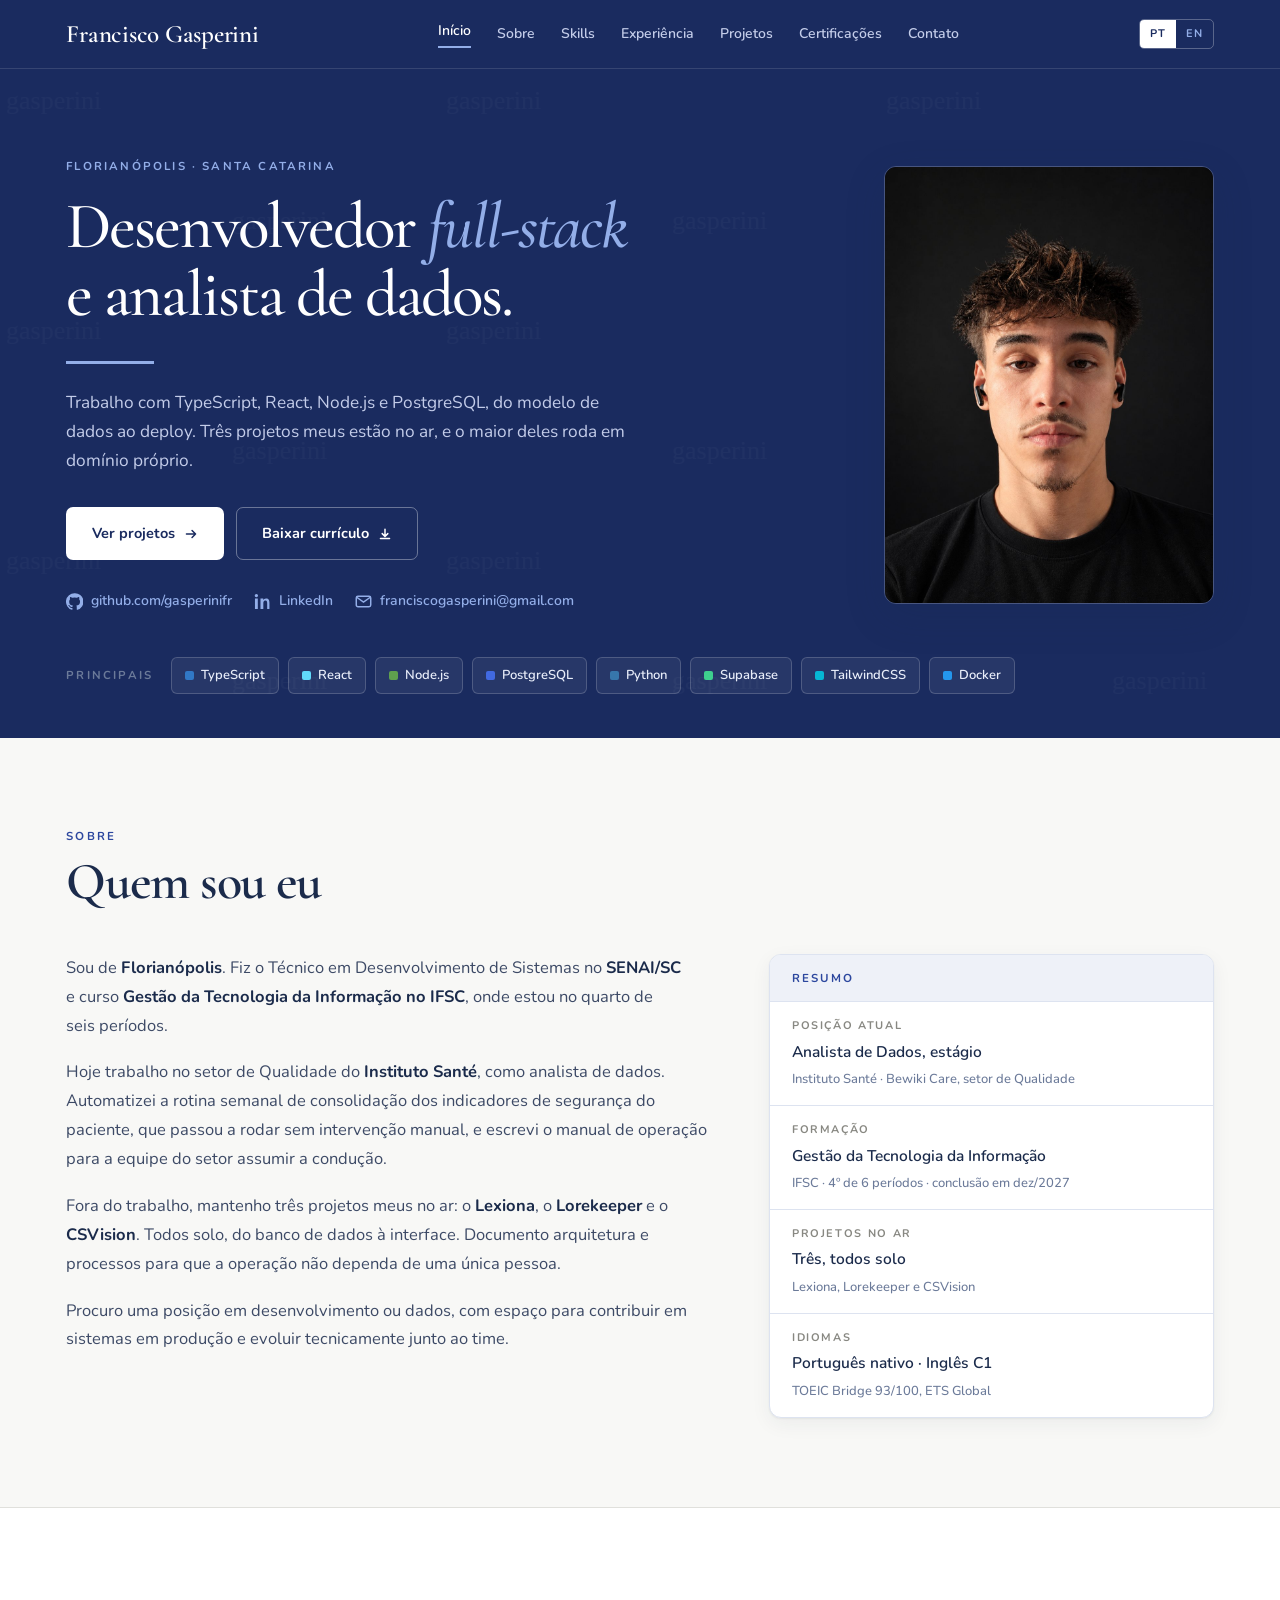
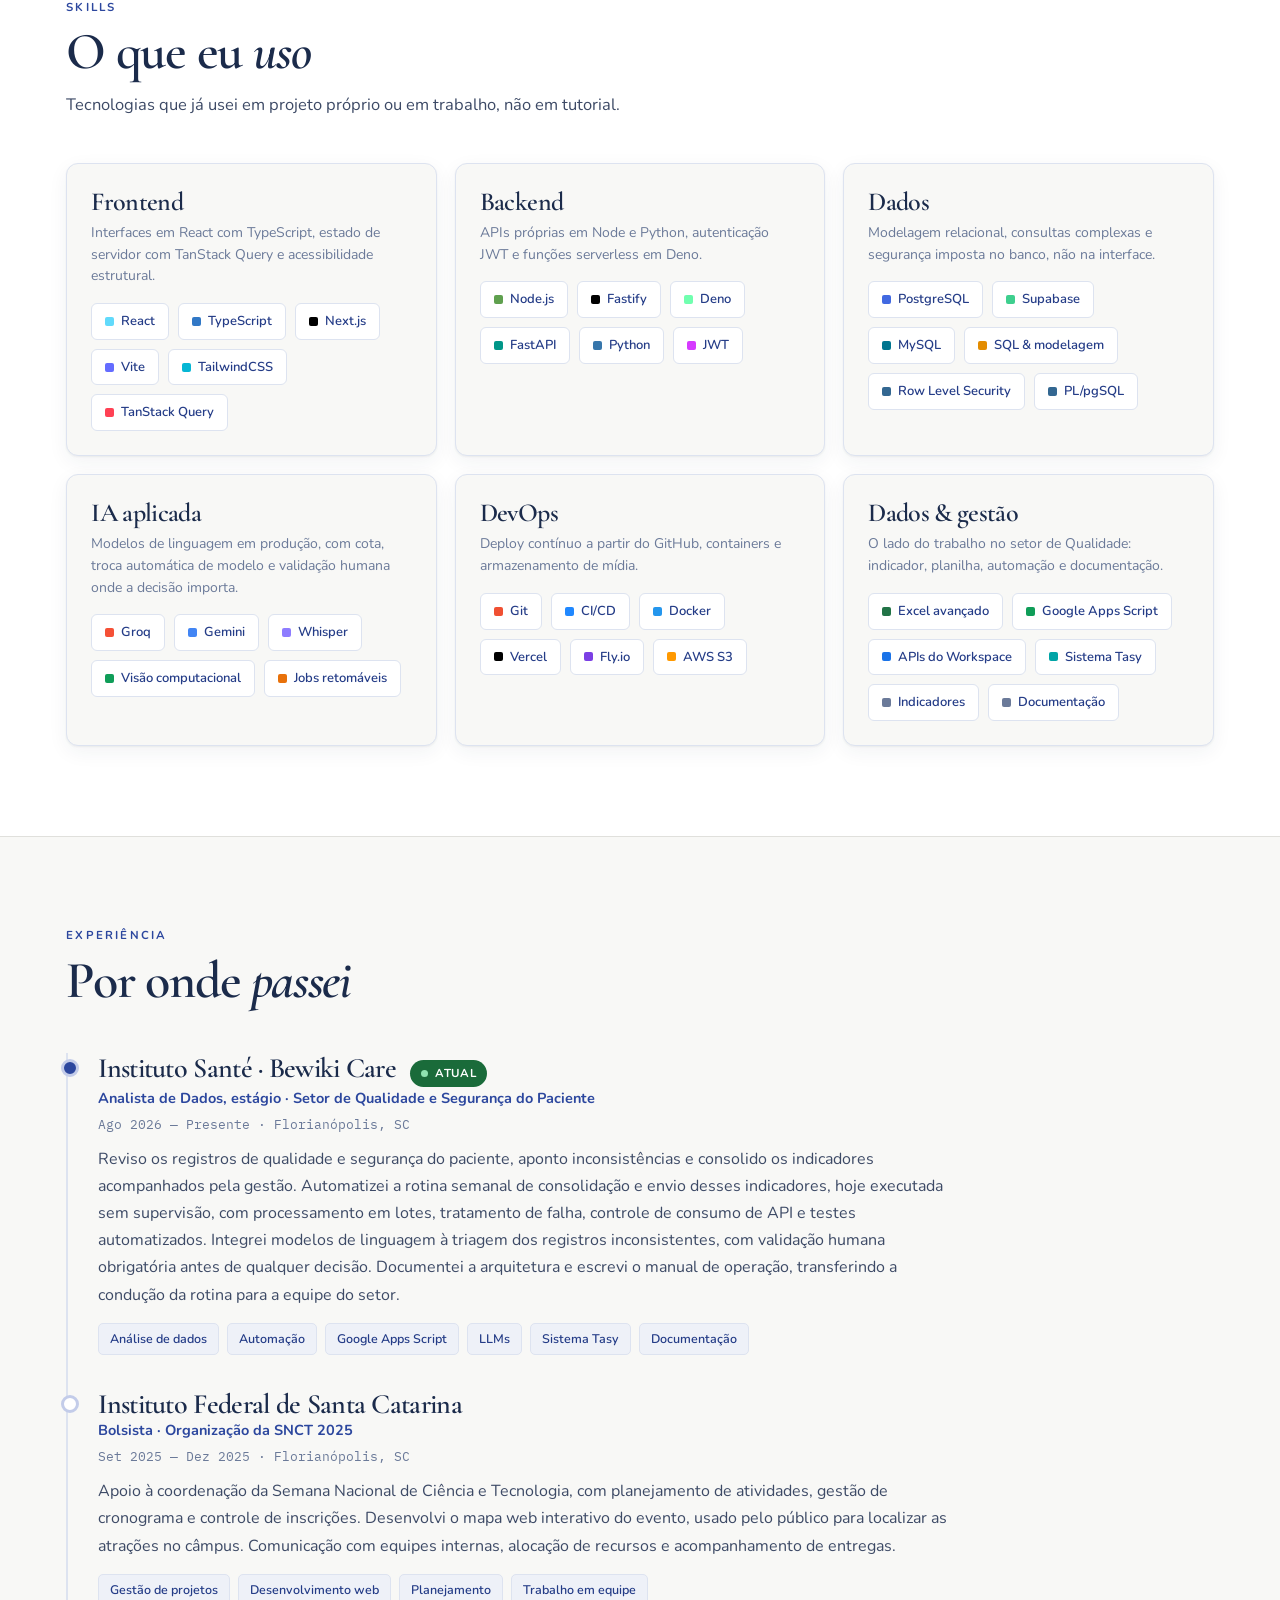
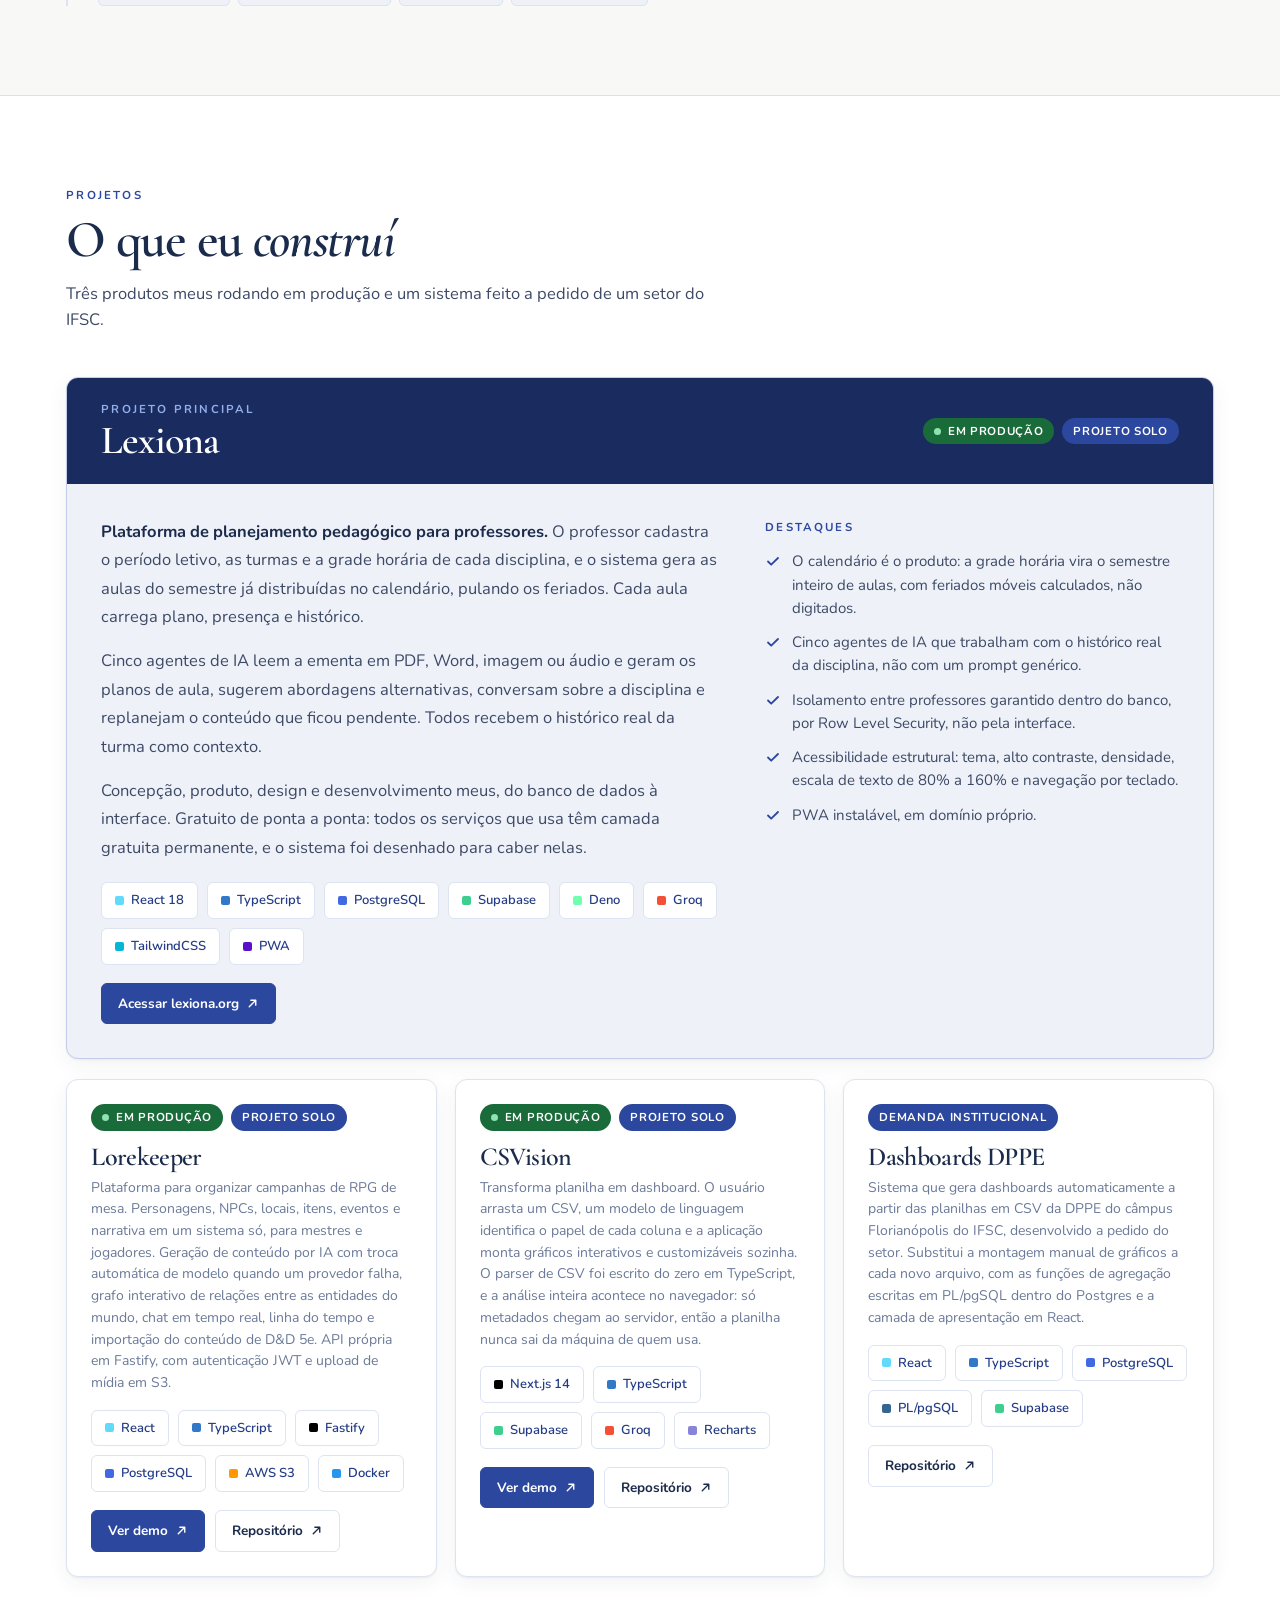
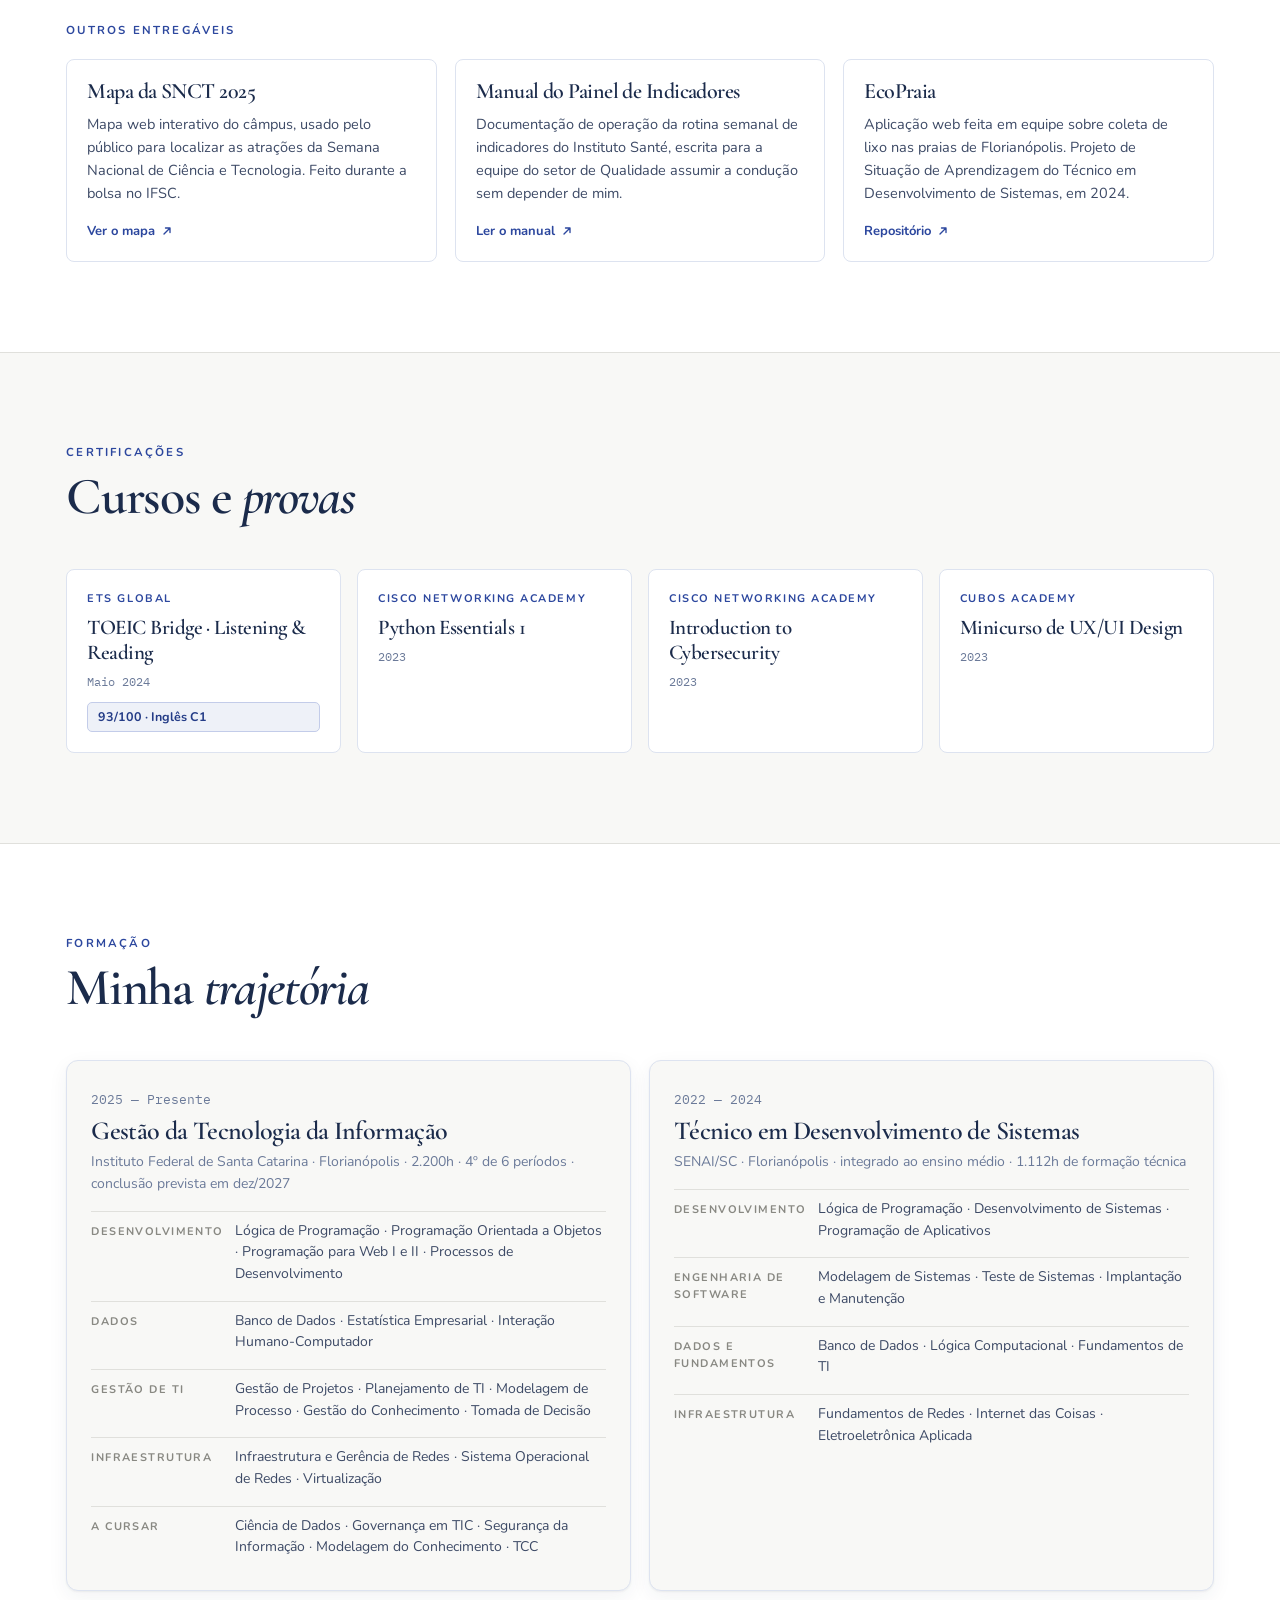
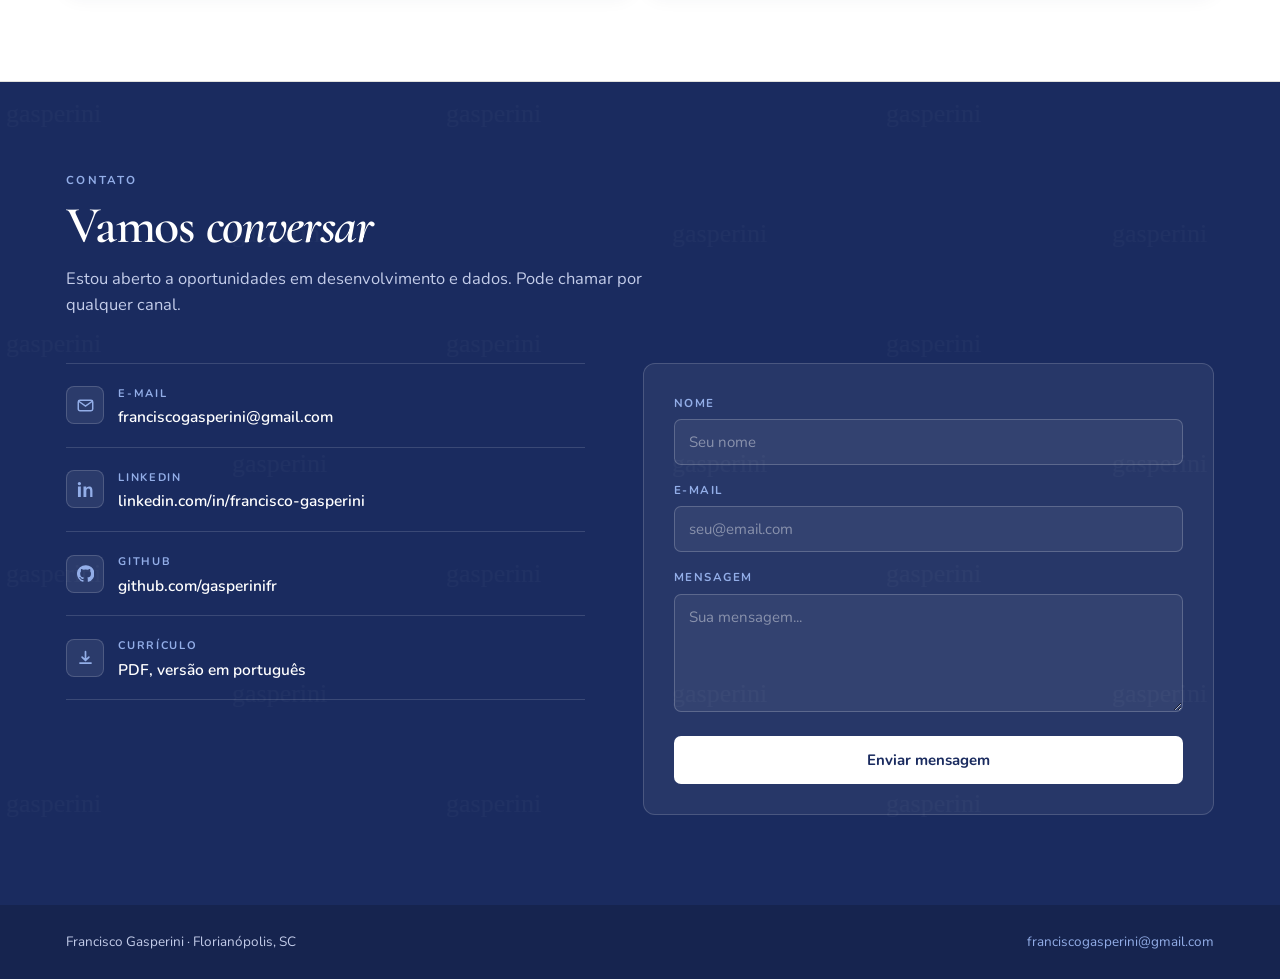
==== commit be0a3874: "Redesenha o portfólio e atualiza o conteúdo para 2026 Design refeito na identidade que já uso nos me" ====
--- a/index.html
+++ b/index.html
@@ -3,319 +3,15 @@
 <head>
 <meta charset="UTF-8">
 <meta name="viewport" content="width=device-width, initial-scale=1.0">
-<title>Francisco Gasperini</title>
-<style>
-  :root {
-    --bg: #0a0a0f;
-    --bg2: #111118;
-    --surface: #16161f;
-    --border: #1e1e2e;
-    --accent: #7c6af7;
-    --accent2: #a78bfa;
-    --accent-glow: rgba(124,106,247,0.15);
-    --text: #e8e8f0;
-    --muted: #6b6b80;
-    --white: #ffffff;
-  }
-  * { margin:0; padding:0; box-sizing:border-box; }
-  html { scroll-behavior:smooth; }
-  body { background:var(--bg); color:var(--text); font-family:'Segoe UI',system-ui,sans-serif; overflow-x:hidden; }
-
-  .lang-toggle {
-    position:fixed; bottom:1.8rem; right:1.8rem; z-index:200;
-    display:flex; align-items:center; gap:0; border-radius:999px;
-    overflow:hidden; border:1px solid var(--border);
-    box-shadow:0 4px 24px rgba(0,0,0,0.4); backdrop-filter:blur(12px);
-  }
-  .lang-toggle a {
-    display:flex; align-items:center; padding:0.45rem 0.9rem;
-    font-size:0.75rem; font-weight:700; letter-spacing:0.08em;
-    text-decoration:none; transition:background 0.2s,color 0.2s;
-    background:var(--surface); color:var(--muted);
-  }
-  .lang-toggle a.active {
-    background:var(--accent); color:#fff;
-  }
-  .lang-toggle a:hover:not(.active) { color:var(--white); }
-
-  nav {
-    position:fixed; top:0; left:0; right:0; z-index:100;
-    display:flex; justify-content:space-between; align-items:center;
-    padding:1.2rem 3rem;
-    background:rgba(10,10,15,0.85); backdrop-filter:blur(16px);
-    border-bottom:1px solid var(--border);
-  }
-  .nav-logo { font-size:1.1rem; font-weight:700; letter-spacing:0.05em; color:var(--white); }
-  .nav-logo span { color:var(--accent); }
-  .nav-links { display:flex; gap:2rem; list-style:none; }
-  .nav-links a { color:var(--muted); text-decoration:none; font-size:0.875rem; letter-spacing:0.03em; transition:color 0.2s; }
-  .nav-links a:hover { color:var(--white); }
-
-  #hero {
-    min-height:100vh; display:flex; align-items:center; justify-content:center;
-    position:relative; overflow:hidden; padding:6rem 2rem 4rem;
-  }
-  .hero-bg {
-    position:absolute; inset:0; pointer-events:none;
-    background:
-      radial-gradient(ellipse 60% 50% at 20% 50%, rgba(124,106,247,0.08) 0%, transparent 70%),
-      radial-gradient(ellipse 40% 40% at 80% 20%, rgba(167,139,250,0.05) 0%, transparent 60%);
-  }
-  .hero-grid {
-    position:absolute; inset:0; pointer-events:none;
-    background-image: linear-gradient(rgba(124,106,247,0.03) 1px, transparent 1px), linear-gradient(90deg, rgba(124,106,247,0.03) 1px, transparent 1px);
-    background-size:60px 60px;
-    mask-image:radial-gradient(ellipse 80% 80% at 50% 50%, black 0%, transparent 100%);
-  }
-  .hero-content { position:relative; z-index:1; max-width:700px; text-align:center; }
-  .hero-tag {
-    display:inline-flex; align-items:center; gap:0.5rem;
-    background:var(--accent-glow); border:1px solid rgba(124,106,247,0.3); color:var(--accent2);
-    font-size:0.78rem; letter-spacing:0.12em; text-transform:uppercase;
-    padding:0.4rem 1rem; border-radius:999px; margin-bottom:1.8rem;
-    animation:fadeUp 0.6s ease both;
-  }
-  .status-dot { width:7px; height:7px; border-radius:50%; background:#22c55e; animation:pulse 2s infinite; }
-  @keyframes pulse { 0%,100%{opacity:1;transform:scale(1)} 50%{opacity:0.5;transform:scale(1.3)} }
-  .hero-name {
-    font-size:clamp(2.8rem,7vw,5rem); font-weight:800; line-height:1.05;
-    letter-spacing:-0.03em; color:var(--white);
-    animation:fadeUp 0.6s 0.1s ease both;
-  }
-  .hero-name em {
-    font-style:normal;
-    background:linear-gradient(135deg, var(--accent), var(--accent2));
-    -webkit-background-clip:text; -webkit-text-fill-color:transparent; background-clip:text;
-  }
-  .hero-sub { margin-top:1.2rem; color:var(--muted); font-size:1.05rem; line-height:1.7; animation:fadeUp 0.6s 0.2s ease both; }
-  .hero-ctas { margin-top:2.5rem; display:flex; gap:1rem; justify-content:center; flex-wrap:wrap; animation:fadeUp 0.6s 0.3s ease both; }
-  .btn-primary {
-    background:var(--accent); color:#fff; padding:0.8rem 1.8rem; border-radius:8px;
-    text-decoration:none; font-size:0.9rem; font-weight:600;
-    transition:opacity 0.2s,transform 0.2s; box-shadow:0 0 20px rgba(124,106,247,0.3);
-  }
-  .btn-primary:hover { opacity:0.85; transform:translateY(-1px); }
-  .btn-outline {
-    border:1px solid var(--border); color:var(--text); padding:0.8rem 1.8rem; border-radius:8px;
-    text-decoration:none; font-size:0.9rem; font-weight:500; transition:border-color 0.2s,color 0.2s,transform 0.2s;
-  }
-  .btn-outline:hover { border-color:var(--accent); color:var(--white); transform:translateY(-1px); }
-  .hero-socials { margin-top:3rem; display:flex; gap:1.5rem; justify-content:center; animation:fadeUp 0.6s 0.4s ease both; }
-  .hero-socials a { color:var(--muted); text-decoration:none; font-size:0.82rem; letter-spacing:0.04em; transition:color 0.2s; display:flex; align-items:center; gap:0.4rem; }
-  .hero-socials a:hover { color:var(--white); }
-  .scroll-hint { position:absolute; bottom:2.5rem; left:50%; transform:translateX(-50%); display:flex; flex-direction:column; align-items:center; gap:0.5rem; color:var(--muted); font-size:0.75rem; letter-spacing:0.08em; animation:fadeUp 0.6s 0.6s ease both; }
-  .scroll-line { width:1px; height:40px; background:linear-gradient(to bottom, var(--accent), transparent); animation:scrollPulse 2s ease-in-out infinite; }
-
-  section { padding:6rem 2rem; }
-  .container { max-width:960px; margin:0 auto; }
-  .section-label { display:flex; align-items:center; gap:0.8rem; margin-bottom:0.8rem; }
-  .section-label span { font-size:0.75rem; letter-spacing:0.15em; text-transform:uppercase; color:var(--accent); font-weight:600; }
-  .section-label::after { content:''; flex:1; height:1px; background:linear-gradient(to right, var(--border), transparent); }
-  .section-title { font-size:clamp(1.8rem,4vw,2.5rem); font-weight:700; color:var(--white); line-height:1.2; letter-spacing:-0.02em; margin-bottom:1rem; }
-  .section-desc { color:var(--muted); font-size:0.95rem; line-height:1.7; max-width:100%; }
-
-  #sobre { background:var(--bg2); }
-  .about-grid { display:grid; grid-template-columns:1fr 1fr; gap:4rem; align-items:center; margin-top:3rem; }
-  .about-text p { color:var(--muted); line-height:1.8; font-size:0.95rem; margin-bottom:1rem; }
-  .about-text p strong { color:var(--text); }
-  .about-tags { display:flex; flex-wrap:wrap; gap:0.5rem; margin-top:1.5rem; }
-  .tag { background:var(--surface); border:1px solid var(--border); color:var(--muted); font-size:0.78rem; padding:0.35rem 0.75rem; border-radius:999px; transition:border-color 0.2s,color 0.2s; }
-  .tag:hover { border-color:var(--accent); color:var(--accent2); }
-  .about-stats { display:grid; grid-template-columns:1fr 1fr; gap:1rem; }
-  .stat-card { background:var(--surface); border:1px solid var(--border); border-radius:12px; padding:1.5rem; transition:border-color 0.3s; }
-  .stat-card:hover { border-color:var(--accent); }
-  .stat-num { font-size:2rem; font-weight:800; color:var(--white); line-height:1; }
-  .stat-num span { color:var(--accent); }
-  .stat-label { font-size:0.78rem; color:var(--muted); margin-top:0.4rem; text-transform:uppercase; letter-spacing:0.06em; }
-
-  #habilidades { background:var(--bg); }
-  .skills-grid { display:grid; grid-template-columns:repeat(auto-fit,minmax(300px,1fr)); gap:1.4rem; margin-top:3rem; }
-  .skill-card { background:var(--surface); border:1px solid var(--border); border-radius:18px; padding:2rem; display:flex; flex-direction:column; gap:1.1rem; transition:transform 0.3s,border-color 0.3s,box-shadow 0.3s; cursor:default; }
-  .skill-card:hover { transform:translateY(-5px); border-color:var(--accent); box-shadow:0 10px 48px rgba(124,106,247,0.13); }
-  .skill-header { display:flex; align-items:center; gap:0.75rem; }
-  .skill-icon { font-size:1.5rem; line-height:1; }
-  .skill-name { font-size:1.05rem; font-weight:700; color:var(--white); }
-  .skill-desc { font-size:0.83rem; color:var(--muted); line-height:1.65; }
-  .skill-pills { display:flex; flex-wrap:wrap; gap:0.5rem; margin-top:auto; padding-top:0.4rem; }
-  .pill { display:inline-flex; align-items:center; gap:0.45rem; font-size:0.8rem; font-weight:600; letter-spacing:0.01em; padding:0.42rem 0.85rem; border-radius:7px; border:1px solid; white-space:nowrap; line-height:1; }
-  .pill svg { width:14px; height:14px; flex-shrink:0; display:block; }
-  .pill-react    { background:#20232a; color:#61dafb; border-color:#61dafb30; }
-  .pill-ts       { background:#1a2a3a; color:#3178c6; border-color:#3178c630; }
-  .pill-vite     { background:#1c1836; color:#bd34fe; border-color:#bd34fe30; }
-  .pill-tailwind { background:#0d1f2d; color:#38bdf8; border-color:#38bdf830; }
-  .pill-fastify  { background:#1a1a1a; color:#d4d4d4; border-color:#ffffff18; }
-  .pill-node     { background:#0d1f0d; color:#68a063; border-color:#68a06330; }
-  .pill-jwt      { background:#120d1a; color:#d63aff; border-color:#d63aff30; }
-  .pill-zustand  { background:#141414; color:#c9c9c9; border-color:#ffffff18; }
-  .pill-tanstack { background:#1a0a0a; color:#ff4154; border-color:#ff415430; }
-  .pill-neutral  { background:rgba(124,106,247,0.1); border-color:rgba(124,106,247,0.2); color:var(--accent2); }
-  .pill-postgres { background:#0d1a2e; color:#5b85e8; border-color:#4169e130; }
-  .pill-supabase { background:#0a1a10; color:#3ecf8e; border-color:#3ecf8e30; }
-  .pill-aws      { background:#1a1200; color:#ff9900; border-color:#ff990030; }
-  .pill-vercel   { background:#1a1a1a; color:#d4d4d4; border-color:#ffffff18; }
-  .pill-flyio    { background:#0d0a1f; color:#9f7aea; border-color:#8b5cf630; }
-  .pill-github   { background:#111; color:#c9c9c9; border-color:#ffffff18; }
-  .pill-groq     { background:#0d0d0d; color:#aaaaaa; border-color:#aaaaaa20; }
-  .pill-llm      { background:#16111f; color:#a78bfa; border-color:#a78bfa30; }
-  .pill-html     { background:#1f0e05; color:#e44d26; border-color:#e44d2630; }
-  .pill-css      { background:#0a1220; color:#4b78e0; border-color:#2965f130; }
-  .pill-js       { background:#1a1800; color:#e8d44d; border-color:#f0db4f30; }
-  .pill-figma    { background:#1a0d10; color:#f24e1e; border-color:#f24e1e30; }
-  .pill-cisco    { background:#001224; color:#1ba0d7; border-color:#1ba0d730; }
-  .pill-python   { background:#0a1520; color:#4b8bbe; border-color:#4b8bbe30; }
-  .pill-fastapi  { background:#032220; color:#009688; border-color:#00968830; }
-  .pill-redis    { background:#1a0a08; color:#dc382d; border-color:#dc382d30; }
-  .pill-recharts { background:#0d1a1f; color:#22b5bf; border-color:#22b5bf30; }
-  .pill-pwa      { background:#1a0d2e; color:#8b5cf6; border-color:#8b5cf630; }
-  .pill-gcal     { background:#0a1520; color:#4285f4; border-color:#4285f430; }
-
-  #experiencia { background:var(--bg2); }
-  .exp-card { background:var(--surface); border:1px solid var(--border); border-radius:16px; padding:2rem; margin-top:2rem; transition:border-color 0.3s; }
-  .exp-card:hover { border-color:rgba(124,106,247,0.3); }
-  .exp-header { display:flex; justify-content:space-between; align-items:flex-start; gap:1rem; flex-wrap:wrap; margin-bottom:0.8rem; }
-  .exp-role { font-size:1rem; font-weight:700; color:var(--white); }
-  .exp-period { font-size:0.75rem; color:var(--accent); background:var(--accent-glow); border:1px solid rgba(124,106,247,0.2); padding:0.25rem 0.7rem; border-radius:999px; white-space:nowrap; }
-  .exp-org { font-size:0.82rem; color:var(--muted); margin-bottom:1rem; }
-  .exp-desc { font-size:0.85rem; color:var(--muted); line-height:1.7; }
-  .exp-tags { display:flex; flex-wrap:wrap; gap:0.4rem; margin-top:1.2rem; }
-  .exp-tag { background:var(--bg); border:1px solid var(--border); color:var(--muted); font-size:0.7rem; padding:0.2rem 0.55rem; border-radius:999px; }
-
-  #projetos { background:var(--bg); }
-  .projects-grid { display:grid; grid-template-columns:repeat(auto-fit,minmax(280px,1fr)); gap:1.5rem; margin-top:3rem; }
-  .project-card { background:var(--surface); border:1px solid var(--border); border-radius:16px; padding:1.8rem; display:flex; flex-direction:column; transition:transform 0.3s,border-color 0.3s,box-shadow 0.3s; position:relative; overflow:hidden; }
-  .project-card::before { content:''; position:absolute; top:0; left:0; right:0; height:2px; background:linear-gradient(to right, var(--accent), var(--accent2)); opacity:0; transition:opacity 0.3s; }
-  .project-card:hover { transform:translateY(-4px); border-color:rgba(124,106,247,0.3); box-shadow:0 8px 40px rgba(124,106,247,0.1); }
-  .project-card:hover::before { opacity:1; }
-  .project-type { font-size:0.7rem; letter-spacing:0.12em; text-transform:uppercase; color:var(--accent); font-weight:600; margin-bottom:0.8rem; }
-  .project-title { font-size:1.05rem; font-weight:700; color:var(--white); margin-bottom:0.6rem; }
-  .project-desc { font-size:0.83rem; color:var(--muted); line-height:1.6; flex:1; margin-bottom:1.5rem; }
-  .project-footer { display:flex; justify-content:space-between; align-items:center; }
-  .project-tags { display:flex; gap:0.4rem; flex-wrap:wrap; }
-  .project-tag { background:var(--bg); border:1px solid var(--border); color:var(--muted); font-size:0.7rem; padding:0.15rem 0.5rem; border-radius:999px; }
-  .project-link { color:var(--accent); font-size:0.78rem; text-decoration:none; font-weight:600; white-space:nowrap; transition:color 0.2s; }
-  .project-link:hover { color:var(--white); }
-  .project-links { display:flex; gap:1rem; align-items:center; }
-
-  .project-card.featured {
-    grid-column: 1 / -1;
-    display:grid;
-    grid-template-columns: 1fr 1fr;
-    gap: 2rem;
-    align-items: start;
-    border-color: rgba(124,106,247,0.25);
-    background: linear-gradient(135deg, #16161f 0%, #1a1825 100%);
-    padding: 2.2rem;
-  }
-  .project-card.featured::before { opacity: 0.6; }
-  .project-card.featured:hover { border-color: rgba(124,106,247,0.5); box-shadow: 0 12px 60px rgba(124,106,247,0.15); }
-  .project-card.featured:hover::before { opacity: 1; }
-  .featured-left { display:flex; flex-direction:column; }
-  .featured-right { display:flex; flex-direction:column; gap:0.8rem; }
-  .featured-badge {
-    display:inline-flex; align-items:center; gap:0.4rem;
-    font-size:0.68rem; letter-spacing:0.14em; text-transform:uppercase;
-    color:#22c55e; background:rgba(34,197,94,0.1); border:1px solid rgba(34,197,94,0.25);
-    padding:0.25rem 0.7rem; border-radius:999px; margin-bottom:0.8rem;
-    width:fit-content;
-  }
-  .featured-badge-dot { width:5px; height:5px; border-radius:50%; background:#22c55e; animation:pulse 2s infinite; }
-  .featured-title { font-size:1.5rem; font-weight:800; color:var(--white); margin-bottom:0.5rem; letter-spacing:-0.02em; }
-  .featured-desc { font-size:0.875rem; color:var(--muted); line-height:1.7; margin-bottom:1.5rem; flex:1; }
-  .featured-footer { display:flex; gap:1rem; align-items:center; flex-wrap:wrap; }
-  .featured-tags { display:flex; gap:0.4rem; flex-wrap:wrap; }
-  .featured-tag { background:var(--bg); border:1px solid var(--border); color:var(--muted); font-size:0.7rem; padding:0.15rem 0.5rem; border-radius:999px; }
-  .featured-link-primary {
-    display:inline-flex; align-items:center; gap:0.4rem;
-    background:var(--accent); color:#fff; padding:0.5rem 1.1rem; border-radius:7px;
-    text-decoration:none; font-size:0.8rem; font-weight:600;
-    transition:opacity 0.2s,transform 0.2s; white-space:nowrap;
-  }
-  .featured-link-primary:hover { opacity:0.85; transform:translateY(-1px); }
-  .featured-link-secondary {
-    color:var(--muted); font-size:0.78rem; text-decoration:none; font-weight:500;
-    transition:color 0.2s; white-space:nowrap;
-  }
-  .featured-link-secondary:hover { color:var(--white); }
-  .featured-stat-grid { display:grid; grid-template-columns:1fr 1fr; gap:0.7rem; }
-  .featured-stat {
-    background:rgba(255,255,255,0.03); border:1px solid rgba(255,255,255,0.06);
-    border-radius:10px; padding:0.9rem 1rem;
-  }
-  .featured-stat-num { font-size:1.3rem; font-weight:800; color:var(--white); line-height:1; }
-  .featured-stat-num span { color:var(--accent2); font-size:0.9rem; }
-  .featured-stat-label { font-size:0.7rem; color:var(--muted); margin-top:0.3rem; text-transform:uppercase; letter-spacing:0.06em; }
-  .featured-highlights { display:flex; flex-direction:column; gap:0.5rem; margin-top:0.4rem; }
-  .featured-highlight {
-    display:flex; align-items:flex-start; gap:0.6rem;
-    font-size:0.8rem; color:var(--muted); line-height:1.5;
-  }
-  .featured-highlight-dot {
-    width:4px; height:4px; border-radius:50%; background:var(--accent2);
-    margin-top:0.45rem; flex-shrink:0; opacity:0.7;
-  }
-
-  #certificados { background:var(--bg2); }
-  .certs-grid { display:grid; grid-template-columns:repeat(auto-fit,minmax(220px,1fr)); gap:1rem; margin-top:3rem; }
-  .cert-card { background:var(--surface); border:1px solid var(--border); border-radius:12px; padding:1.4rem; transition:border-color 0.3s,transform 0.3s; }
-  .cert-card:hover { border-color:var(--accent); transform:translateY(-2px); }
-  .cert-issuer { font-size:0.7rem; color:var(--accent); text-transform:uppercase; letter-spacing:0.1em; font-weight:600; margin-bottom:0.4rem; }
-  .cert-name { font-size:0.88rem; font-weight:700; color:var(--white); margin-bottom:0.3rem; line-height:1.3; }
-  .cert-date { font-size:0.75rem; color:var(--muted); }
-  .cert-highlight { font-size:0.78rem; color:var(--accent2); margin-top:0.4rem; font-weight:500; }
-
-  #formacao { background:var(--bg); }
-  .formation-list { margin-top:3rem; display:flex; flex-direction:column; }
-  .formation-item { display:flex; gap:2rem; align-items:flex-start; padding:2rem 0; border-bottom:1px solid var(--border); transition:padding-left 0.3s; }
-  .formation-item:hover { padding-left:0.8rem; }
-  .formation-item:last-child { border-bottom:none; }
-  .f-year { font-size:0.78rem; color:var(--accent); font-weight:600; letter-spacing:0.06em; min-width:90px; padding-top:0.15rem; }
-  .f-inst { font-size:0.78rem; color:var(--muted); text-transform:uppercase; letter-spacing:0.08em; margin-bottom:0.3rem; }
-  .f-title { font-size:1rem; font-weight:700; color:var(--white); margin-bottom:0.4rem; }
-  .f-desc { font-size:0.83rem; color:var(--muted); line-height:1.6; }
-
-  .lang-row { display:flex; gap:1rem; margin-top:2rem; flex-wrap:wrap; }
-  .lang-card { background:var(--surface); border:1px solid var(--border); border-radius:12px; padding:1.2rem 1.6rem; display:flex; align-items:center; gap:1rem; transition:border-color 0.3s; }
-  .lang-card:hover { border-color:var(--accent); }
-  .lang-flag { font-size:1.4rem; }
-  .lang-name { font-size:0.9rem; font-weight:700; color:var(--white); }
-  .lang-level { font-size:0.75rem; color:var(--muted); }
-  .lang-badge { font-size:0.7rem; color:var(--accent2); background:var(--accent-glow); border:1px solid rgba(124,106,247,0.2); padding:0.15rem 0.5rem; border-radius:999px; margin-top:0.2rem; display:inline-block; }
-
-  #contato { background:var(--bg2); }
-  .contact-wrapper { display:grid; grid-template-columns:1fr 1fr; gap:4rem; margin-top:3rem; align-items:start; }
-  .contact-info p { color:var(--muted); font-size:0.9rem; line-height:1.7; margin-bottom:2rem; }
-  .contact-links { display:flex; flex-direction:column; gap:1rem; }
-  .contact-link { display:flex; align-items:center; gap:1rem; color:var(--muted); text-decoration:none; font-size:0.875rem; transition:color 0.2s; }
-  .contact-link:hover { color:var(--white); }
-  .contact-link-icon { width:38px; height:38px; border-radius:8px; background:var(--surface); border:1px solid var(--border); display:flex; align-items:center; justify-content:center; font-size:1rem; transition:border-color 0.2s; flex-shrink:0; }
-  .contact-link:hover .contact-link-icon { border-color:var(--accent); }
-  .contact-form { display:flex; flex-direction:column; gap:1rem; }
-  .form-group { display:flex; flex-direction:column; gap:0.4rem; }
-  .form-label { font-size:0.78rem; color:var(--muted); letter-spacing:0.05em; }
-  .form-input, .form-textarea { background:var(--surface); border:1px solid var(--border); color:var(--text); padding:0.75rem 1rem; border-radius:8px; font-size:0.875rem; outline:none; font-family:inherit; transition:border-color 0.2s; }
-  .form-input:focus, .form-textarea:focus { border-color:var(--accent); }
-  .form-textarea { resize:vertical; min-height:120px; }
-  .form-btn { background:var(--accent); color:#fff; border:none; cursor:pointer; padding:0.85rem 1.5rem; border-radius:8px; font-size:0.9rem; font-weight:600; font-family:inherit; transition:opacity 0.2s,transform 0.2s; box-shadow:0 0 20px rgba(124,106,247,0.25); }
-  .form-btn:hover { opacity:0.85; transform:translateY(-1px); }
-
-  footer { padding:2rem 3rem; border-top:1px solid var(--border); display:flex; justify-content:space-between; align-items:center; color:var(--muted); font-size:0.78rem; }
-  footer span { color:var(--accent); }
-
-  @keyframes fadeUp { from{opacity:0;transform:translateY(20px)} to{opacity:1;transform:translateY(0)} }
-  @keyframes scrollPulse { 0%,100%{opacity:0.3;transform:scaleY(1)} 50%{opacity:1;transform:scaleY(1.2)} }
-  .reveal { opacity:0; transform:translateY(24px); transition:opacity 0.6s ease,transform 0.6s ease; }
-  .reveal.visible { opacity:1; transform:none; }
-
-  @media(max-width:700px){
-    nav { padding:1rem 1.2rem; }
-    .nav-links { gap:1rem; font-size:0.78rem; }
-    .about-grid,.contact-wrapper { grid-template-columns:1fr; gap:2.5rem; }
-    footer { flex-direction:column; gap:0.5rem; text-align:center; }
-    .project-card.featured { grid-template-columns:1fr; }
-    .featured-stat-grid { grid-template-columns:repeat(2,1fr); }
-    .lang-toggle { bottom:1rem; right:1rem; }
-  }
-</style>
+<title>Francisco Gasperini — Desenvolvedor full-stack e analista de dados</title>
+<meta name="description" content="Portfólio de Francisco Gasperini. Desenvolvedor full-stack e analista de dados em Florianópolis. TypeScript, React, Node.js e PostgreSQL, do modelo de dados ao deploy.">
+<meta property="og:title" content="Francisco Gasperini — Desenvolvedor full-stack e analista de dados">
+<meta property="og:description" content="Três projetos em produção. TypeScript, React, Node.js e PostgreSQL, do modelo de dados ao deploy.">
+<meta property="og:type" content="website">
+<meta property="og:url" content="https://portfolio2k26fg.vercel.app/">
+<meta property="og:locale" content="pt_BR">
+<meta name="twitter:card" content="summary_large_image">
+<link rel="canonical" href="https://portfolio2k26fg.vercel.app/" />
 <link rel="alternate" hreflang="pt-BR" href="./index.html" />
 <link rel="alternate" hreflang="en" href="./en.html" />
 <link rel="icon" type="image/png" href="./portfolio_tecnico/favicon/favicon-96x96.png" sizes="96x96" />
@@ -323,577 +19,695 @@
 <link rel="shortcut icon" href="./portfolio_tecnico/favicon/favicon.ico" />
 <link rel="apple-touch-icon" sizes="180x180" href="./portfolio_tecnico/favicon/apple-touch-icon.png" />
 <link rel="manifest" href="./portfolio_tecnico/favicon/site.webmanifest" />
+<link rel="preconnect" href="https://fonts.googleapis.com">
+<link rel="preconnect" href="https://fonts.gstatic.com" crossorigin>
+<link rel="stylesheet" href="https://fonts.googleapis.com/css2?family=Cormorant+Garamond:ital,wght@0,400;0,500;0,600;0,700;1,400;1,500;1,600&family=IBM+Plex+Mono:wght@400;500&family=Nunito:wght@400;500;600;700;900&display=swap">
+<style>
+:root{
+  --navy:#1A2B5F; --navy-2:#16244F; --navy-3:#1B2B4B;
+  --azul:#2C479E; --azul-forte:#243C87;
+  --azul-300:#93AEE8; --azul-200:#C3CCE9; --azul-100:#E8EDF9; --azul-50:#EEF1F8;
+  --papel:#F8F8F6; --papel-2:#F0F0EE; --branco:#FFFFFF;
+  --linha:#E0E0DC; --linha-azul:#DDE3F0;
+  --tinta:#1C2333; --texto:#3D4A66; --fraco:#6B7A99; --cinza:#888882;
+  --serif:'Cormorant Garamond',Georgia,'Times New Roman',serif;
+  --sans:'Nunito','Helvetica Neue',Helvetica,Arial,sans-serif;
+  --mono:'IBM Plex Mono',ui-monospace,SFMono-Regular,Menlo,Consolas,monospace;
+  --raio:8px; --raio-lg:12px;
+  --pad:clamp(20px,4.4vw,60px);
+  --maxw:1260px;
+  --sombra:0 1px 2px rgb(27 43 75 / 6%), 0 6px 20px rgb(27 43 75 / 6%);
+  --sombra-alta:0 12px 40px rgb(27 43 75 / 16%);
+}
+*{box-sizing:border-box}
+html{scroll-behavior:smooth;scroll-padding-top:76px}
+body{margin:0;background:var(--papel);color:var(--tinta);font-family:var(--sans);font-size:16px;line-height:1.6;-webkit-font-smoothing:antialiased;text-rendering:optimizeLegibility}
+img{max-width:100%;display:block}
+a{color:var(--azul);text-decoration:none}
+a:hover{color:var(--navy)}
+h1,h2,h3,h4{font-family:var(--serif);font-weight:600;letter-spacing:-0.025em;line-height:1.08;margin:0}
+p{margin:0}
+::selection{background:var(--azul-300);color:var(--navy)}
+:focus-visible{outline:2px solid var(--azul);outline-offset:3px;border-radius:3px}
+
+.trama{background-image:url("data:image/svg+xml,%3Csvg xmlns='http://www.w3.org/2000/svg' width='440' height='230'%3E%3Ctext x='6' y='40' font-family='Georgia,serif' font-size='26' fill='%23ffffff' fill-opacity='0.026'%3Egasperini%3C/text%3E%3Ctext x='232' y='160' font-family='Georgia,serif' font-size='26' fill='%23ffffff' fill-opacity='0.026'%3Egasperini%3C/text%3E%3C/svg%3E")}
+.wrap{max-width:var(--maxw);margin:0 auto;padding-left:var(--pad);padding-right:var(--pad);width:100%}
+.rotulo{font-size:11.5px;font-weight:700;letter-spacing:.19em;text-transform:uppercase;color:var(--azul)}
+.rotulo-claro{color:var(--azul-300)}
+.secao{padding:clamp(56px,7vw,96px) 0}
+.secao-branca{background:var(--branco);border-top:1px solid var(--linha);border-bottom:1px solid var(--linha)}
+.cabeca{margin-bottom:clamp(28px,4vw,44px)}
+.cabeca h2{font-size:clamp(34px,4.6vw,52px);color:var(--navy-3);margin-top:8px}
+.cabeca .sub{font-size:16.5px;color:var(--texto);margin-top:12px;max-width:640px}
+.it{font-style:italic}
+
+/* ---------- topo ---------- */
+.topo{position:sticky;top:0;z-index:60;background:var(--navy);border-bottom:1px solid rgb(255 255 255 / 12%)}
+.topo-in{display:flex;align-items:center;justify-content:space-between;gap:20px;height:68px}
+.marca{font-family:var(--serif);font-size:25px;font-weight:600;color:#fff;letter-spacing:-0.01em;white-space:nowrap}
+.menu{display:flex;align-items:center;gap:26px}
+.menu a{font-size:14px;font-weight:600;color:var(--azul-200)}
+.menu a:hover{color:#fff}
+.menu a.on{color:#fff;border-bottom:2px solid var(--azul-300);padding-bottom:3px}
+.topo-dir{display:flex;align-items:center;gap:12px}
+.lang{display:flex;border:1px solid rgb(255 255 255 / 28%);border-radius:5px;overflow:hidden;font-size:11px;font-weight:700;letter-spacing:.08em}
+.lang a{padding:5px 10px;color:var(--azul-300)}
+.lang a.on{background:#fff;color:var(--navy)}
+.lang a:hover{color:#fff}
+.lang a.on:hover{color:var(--navy)}
+.menu-btn{display:none;background:none;border:1px solid rgb(255 255 255 / 28%);border-radius:6px;padding:9px 10px;cursor:pointer}
+.menu-btn span{display:block;width:18px;height:1.6px;background:#fff;margin:3.5px 0}
+
+/* ---------- hero ---------- */
+.hero{background-color:var(--navy);color:#fff;padding:clamp(52px,7vw,88px) 0 clamp(30px,4vw,44px)}
+.hero-in{display:grid;grid-template-columns:minmax(0,1fr) 330px;gap:clamp(36px,5vw,72px);align-items:center}
+.hero h1{font-size:clamp(38px,5.1vw,74px);font-weight:500;letter-spacing:-0.03em;line-height:1.04;margin-top:18px;color:#fff;text-wrap:balance}
+.hero h1 .it{color:var(--azul-300);white-space:nowrap}
+.regua{width:88px;height:3px;background:var(--azul-300);margin-top:clamp(22px,3vw,32px)}
+.hero p.lead{font-size:clamp(16px,1.35vw,18px);line-height:1.68;color:var(--azul-200);max-width:600px;margin-top:24px;text-wrap:pretty}
+.acoes{display:flex;flex-wrap:wrap;gap:12px;margin-top:32px}
+.btn{display:inline-flex;align-items:center;gap:9px;padding:14px 25px;border-radius:7px;font-size:14.5px;font-weight:700;border:1.5px solid transparent;cursor:pointer;transition:transform .16s ease,box-shadow .16s ease,background .16s ease}
+.btn:hover{transform:translateY(-2px)}
+.btn-branco{background:#fff;color:var(--navy)}
+.btn-branco:hover{color:var(--navy);box-shadow:var(--sombra-alta)}
+.btn-vazado{border-color:rgb(255 255 255 / 35%);color:#fff}
+.btn-vazado:hover{color:#fff;background:rgb(255 255 255 / 8%)}
+.btn-navy{background:var(--navy-3);color:#fff}
+.btn-navy:hover{color:#fff;box-shadow:var(--sombra-alta)}
+.sociais{display:flex;flex-wrap:wrap;gap:22px;margin-top:30px;font-size:14px;font-weight:600}
+.sociais a{display:inline-flex;align-items:center;gap:8px;color:var(--azul-300)}
+.sociais a:hover{color:#fff}
+.sociais svg{flex:0 0 auto}
+.retrato{border-radius:var(--raio-lg);overflow:hidden;border:1px solid rgb(255 255 255 / 20%);box-shadow:var(--sombra-alta)}
+.retrato img{width:100%;height:clamp(340px,34vw,440px);object-fit:cover;object-position:50% 26%}
+.stack-linha{display:flex;align-items:center;gap:18px;flex-wrap:wrap;padding-top:clamp(28px,4vw,44px)}
+.stack-linha .rotulo{color:var(--fraco)}
+.chips{display:flex;flex-wrap:wrap;gap:9px}
+.chip{display:inline-flex;align-items:center;gap:7px;padding:7px 13px;border:1px solid var(--linha-azul);background:var(--branco);border-radius:6px;font-size:13px;font-weight:600;color:var(--azul-forte)}
+.chip-d{border-color:rgb(255 255 255 / 18%);background:rgb(255 255 255 / 6%);color:var(--azul-100)}
+.pt{width:9px;height:9px;border-radius:2px;flex:0 0 auto}
+
+/* ---------- sobre ---------- */
+.sobre-in{display:grid;grid-template-columns:minmax(0,1.45fr) minmax(0,1fr);gap:clamp(32px,4.5vw,64px);align-items:start}
+.sobre-txt p{font-size:16.5px;line-height:1.75;color:var(--texto);margin-bottom:18px;text-wrap:pretty}
+.sobre-txt strong{color:var(--navy-3);font-weight:700}
+.painel{background:var(--branco);border:1px solid var(--linha-azul);border-radius:var(--raio-lg);box-shadow:var(--sombra);overflow:hidden}
+.painel-t{background:var(--azul-50);border-bottom:1px solid var(--linha-azul);padding:14px 22px}
+.fato{display:grid;grid-template-columns:1fr auto;gap:6px 16px;padding:15px 22px;border-bottom:1px solid var(--linha-azul);align-items:baseline}
+.fato:last-child{border-bottom:none}
+.fato dt{font-size:11px;font-weight:700;letter-spacing:.15em;text-transform:uppercase;color:var(--cinza);grid-column:1/-1}
+.fato dd{margin:0;font-size:15.5px;font-weight:600;color:var(--navy-3);line-height:1.45}
+.fato .mini{font-size:13px;font-weight:500;color:var(--fraco);grid-column:1/-1;margin:0}
+
+/* ---------- skills ---------- */
+.grade-skills{display:grid;grid-template-columns:repeat(auto-fit,minmax(300px,1fr));gap:18px}
+.card{background:var(--branco);border:1px solid var(--linha-azul);border-radius:var(--raio-lg);padding:24px;box-shadow:var(--sombra);transition:transform .18s ease,box-shadow .18s ease}
+.card:hover{transform:translateY(-3px);box-shadow:var(--sombra-alta)}
+.card h3{font-size:26px;color:var(--navy-3);margin-bottom:6px}
+.card .card-sub{font-size:14px;color:var(--fraco);margin-bottom:16px;line-height:1.55}
+.papel-card{background:var(--papel)}
+
+/* ---------- experiência ---------- */
+.exp{position:relative;padding-left:30px;border-left:2px solid var(--linha-azul)}
+.exp-item{position:relative;padding-bottom:34px}
+.exp-item:last-child{padding-bottom:0}
+.exp-item::before{content:"";position:absolute;left:-37px;top:6px;width:12px;height:12px;border-radius:50%;background:var(--branco);border:3px solid var(--azul-200)}
+.exp-item.atual::before{background:var(--azul);border-color:var(--azul-200)}
+.exp-topo{display:flex;flex-wrap:wrap;align-items:baseline;gap:8px 14px}
+.exp-item h3{font-size:28px;color:var(--navy-3)}
+.exp-cargo{font-size:14.5px;font-weight:700;color:var(--azul)}
+.exp-data{font-family:var(--mono);font-size:12.5px;color:var(--fraco);margin-top:4px}
+.exp-item p{font-size:16px;line-height:1.7;color:var(--texto);margin-top:12px;max-width:860px;text-wrap:pretty}
+.tag{display:inline-block;padding:5px 11px;border-radius:5px;background:var(--azul-50);border:1px solid var(--linha-azul);font-size:12.5px;font-weight:600;color:var(--azul-forte)}
+.tags{display:flex;flex-wrap:wrap;gap:8px;margin-top:14px}
+.selo{display:inline-flex;align-items:center;gap:7px;padding:4px 11px;border-radius:999px;background:var(--azul);color:#fff;font-size:11.5px;font-weight:700;letter-spacing:.06em;text-transform:uppercase}
+.selo-vivo{background:#1A6B3A}
+.selo-vivo .bolinha{width:7px;height:7px;border-radius:50%;background:#8FE3B0}
+
+/* ---------- projetos ---------- */
+.destaque{background:var(--azul-50);border:1px solid var(--azul-200);border-radius:var(--raio-lg);overflow:hidden;box-shadow:var(--sombra)}
+.destaque-topo{background:var(--navy);color:#fff;padding:22px clamp(22px,3vw,34px);display:flex;flex-wrap:wrap;align-items:center;justify-content:space-between;gap:14px}
+.destaque-topo h3{font-size:clamp(30px,3.4vw,40px);color:#fff}
+.destaque-corpo{padding:clamp(24px,3vw,34px);display:grid;grid-template-columns:minmax(0,1.5fr) minmax(0,1fr);gap:clamp(24px,3.4vw,44px)}
+.destaque-corpo p{font-size:16.5px;line-height:1.72;color:var(--texto);margin-bottom:16px;text-wrap:pretty}
+.lista{list-style:none;margin:0;padding:0;display:flex;flex-direction:column;gap:11px}
+.lista li{display:flex;gap:11px;font-size:15px;line-height:1.55;color:var(--texto)}
+.lista svg{flex:0 0 auto;margin-top:3px}
+.grade-proj{display:grid;grid-template-columns:repeat(auto-fit,minmax(320px,1fr));gap:18px;margin-top:20px}
+.proj-links{display:flex;flex-wrap:wrap;gap:10px;margin-top:18px}
+.link-btn{display:inline-flex;align-items:center;gap:7px;padding:9px 16px;border-radius:6px;font-size:13.5px;font-weight:700;border:1.5px solid var(--linha-azul);background:var(--branco);color:var(--navy-3)}
+.link-btn:hover{color:var(--navy);border-color:var(--azul-200);background:var(--azul-50)}
+.link-btn.forte{background:var(--azul);border-color:var(--azul);color:#fff}
+.link-btn.forte:hover{background:var(--azul-forte);border-color:var(--azul-forte);color:#fff}
+.grade-outros{display:grid;grid-template-columns:repeat(auto-fit,minmax(280px,1fr));gap:18px;margin-top:20px}
+.outro{background:var(--branco);border:1px solid var(--linha-azul);border-radius:var(--raio);padding:20px;display:flex;flex-direction:column;gap:9px}
+.outro h4{font-size:22px;color:var(--navy-3)}
+.outro p{font-size:14.5px;line-height:1.6;color:var(--texto)}
+.outro a{font-size:13px;font-weight:700;display:inline-flex;align-items:center;gap:6px;margin-top:auto;padding-top:6px}
+
+/* ---------- certificações / formação ---------- */
+.grade-certs{display:grid;grid-template-columns:repeat(auto-fit,minmax(250px,1fr));gap:16px}
+.cert{background:var(--branco);border:1px solid var(--linha-azul);border-radius:var(--raio);padding:20px;display:flex;flex-direction:column;gap:7px}
+.cert .org{font-size:11px;font-weight:700;letter-spacing:.14em;text-transform:uppercase;color:var(--azul)}
+.cert h4{font-size:21px;color:var(--navy-3);line-height:1.2}
+.cert .quando{font-family:var(--mono);font-size:12px;color:var(--fraco)}
+.nota{display:inline-block;margin-top:4px;padding:4px 10px;border-radius:5px;background:var(--azul-50);border:1px solid var(--azul-200);font-size:12.5px;font-weight:700;color:var(--azul-forte)}
+.grade-form{display:grid;grid-template-columns:repeat(auto-fit,minmax(340px,1fr));gap:18px}
+.areas{display:flex;flex-direction:column;gap:8px;margin-top:14px}
+.area{display:grid;grid-template-columns:132px 1fr;gap:12px;font-size:14px;line-height:1.55;padding:8px 0;border-top:1px solid var(--linha)}
+.area b{font-size:11px;font-weight:700;letter-spacing:.13em;text-transform:uppercase;color:var(--cinza);padding-top:3px}
+.area span{color:var(--texto)}
+
+/* ---------- contato ---------- */
+.contato{background-color:var(--navy);color:#fff;padding:clamp(56px,7vw,96px) 0}
+.contato h2{color:#fff}
+.contato .sub{color:var(--azul-200)}
+.contato-in{display:grid;grid-template-columns:minmax(0,1fr) minmax(0,1.1fr);gap:clamp(32px,4.5vw,64px);align-items:start}
+.canal{display:flex;align-items:center;gap:14px;padding:16px 0;border-bottom:1px solid rgb(255 255 255 / 14%);color:#fff}
+.canal:first-of-type{border-top:1px solid rgb(255 255 255 / 14%)}
+.canal:hover{color:var(--azul-300)}
+.canal-ic{width:38px;height:38px;border-radius:8px;background:rgb(255 255 255 / 8%);border:1px solid rgb(255 255 255 / 16%);display:grid;place-items:center;flex:0 0 auto}
+.canal-t{font-size:11px;font-weight:700;letter-spacing:.15em;text-transform:uppercase;color:var(--azul-300)}
+.canal-v{font-size:15.5px;font-weight:600}
+.form{background:rgb(255 255 255 / 6%);border:1px solid rgb(255 255 255 / 16%);border-radius:var(--raio-lg);padding:clamp(22px,3vw,30px)}
+.campo{margin-bottom:16px}
+.campo label{display:block;font-size:11.5px;font-weight:700;letter-spacing:.13em;text-transform:uppercase;color:var(--azul-300);margin-bottom:7px}
+.campo input,.campo textarea{width:100%;padding:12px 14px;border-radius:7px;border:1px solid rgb(255 255 255 / 20%);background:rgb(255 255 255 / 6%);color:#fff;font-family:var(--sans);font-size:15px;transition:border-color .15s ease,background .15s ease}
+.campo input::placeholder,.campo textarea::placeholder{color:rgb(255 255 255 / 42%)}
+.campo input:focus,.campo textarea:focus{outline:none;border-color:var(--azul-300);background:rgb(255 255 255 / 10%)}
+.campo textarea{min-height:118px;resize:vertical}
+.form-btn{width:100%;padding:14px;border-radius:7px;border:none;background:#fff;color:var(--navy);font-family:var(--sans);font-size:15px;font-weight:700;cursor:pointer;transition:opacity .15s ease}
+.form-btn:hover{opacity:.9}
+.form-btn:disabled{cursor:default;opacity:.75}
+
+.rodape{background:var(--navy-2);color:var(--azul-200);padding:26px 0;font-size:13.5px}
+.rodape-in{display:flex;flex-wrap:wrap;align-items:center;justify-content:space-between;gap:12px}
+
+/* ---------- animação ---------- */
+.rv{opacity:0;transform:translateY(18px);transition:opacity .55s ease,transform .55s ease}
+.rv.on{opacity:1;transform:none}
+@media (prefers-reduced-motion:reduce){
+  html{scroll-behavior:auto}
+  .rv{opacity:1;transform:none;transition:none}
+  .btn:hover,.card:hover{transform:none}
+}
+
+/* ---------- responsivo ---------- */
+@media (max-width:1000px){
+  .hero-in,.sobre-in,.destaque-corpo,.contato-in{grid-template-columns:minmax(0,1fr)}
+  .retrato{max-width:320px}
+  .menu{position:fixed;inset:68px 0 auto 0;background:var(--navy);flex-direction:column;align-items:stretch;gap:0;padding:8px var(--pad) 18px;border-bottom:1px solid rgb(255 255 255 / 12%);display:none}
+  .menu.aberto{display:flex}
+  .menu a{padding:13px 0;border-bottom:1px solid rgb(255 255 255 / 10%);font-size:15.5px}
+  .menu a.on{border-bottom:1px solid rgb(255 255 255 / 10%);padding-bottom:13px}
+  .menu-btn{display:block}
+}
+@media (max-width:560px){
+  .area{grid-template-columns:minmax(0,1fr);gap:2px}
+  .exp{padding-left:22px}
+  .exp-item::before{left:-29px}
+  .marca{font-size:21px}
+}
+</style>
 </head>
 <body>
 
-<div class="lang-toggle" aria-label="Selecionar idioma">
-  <a href="./index.html" class="active" data-lang-link="pt" aria-current="page">PT</a>
-  <a href="./en.html" data-lang-link="en">EN</a>
-</div>
-
-<nav>
-  <div class="nav-logo">fg<span>.</span></div>
-  <ul class="nav-links">
-    <li><a href="#sobre">Sobre</a></li>
-    <li><a href="#habilidades">Skills</a></li>
-    <li><a href="#experiencia">Experiência</a></li>
-    <li><a href="#projetos">Projetos</a></li>
-    <li><a href="#certificados">Certs</a></li>
-    <li><a href="#contato">Contato</a></li>
-  </ul>
-</nav>
-
-<section id="hero">
-  <div class="hero-bg"></div>
-  <div class="hero-grid"></div>
-  <div class="hero-content">
-    <div class="hero-tag"><div class="status-dot"></div> Aberto a oportunidades</div>
-    <h1 class="hero-name">Francisco<br><em>Gasperini</em></h1>
-    <p class="hero-sub">
-      Gestão da Tecnologia da Informação · Full-Stack · Dados<br>
-      Construindo soluções onde gestão, código e dados se encontram.
-    </p>
-    <div class="hero-ctas">
-      <a href="#projetos" class="btn-primary">Ver projetos</a>
-      <a href="./portfolio_tecnico/public/curriculo_francisco_gasperini.pdf" class="btn-outline" download>Baixar currículo</a>
-    </div>
-    <div class="hero-socials">
-      <a href="https://github.com/gasperinifr" target="_blank">
-        <svg width="14" height="14" viewBox="0 0 24 24" fill="currentColor"><path d="M12 0C5.37 0 0 5.37 0 12c0 5.3 3.438 9.8 8.205 11.385.6.113.82-.258.82-.577 0-.285-.01-1.04-.015-2.04-3.338.724-4.042-1.61-4.042-1.61C4.422 18.07 3.633 17.7 3.633 17.7c-1.087-.744.084-.729.084-.729 1.205.084 1.838 1.236 1.838 1.236 1.07 1.835 2.809 1.305 3.495.998.108-.776.417-1.305.76-1.605-2.665-.3-5.466-1.332-5.466-5.93 0-1.31.465-2.38 1.235-3.22-.135-.303-.54-1.523.105-3.176 0 0 1.005-.322 3.3 1.23.96-.267 1.98-.399 3-.405 1.02.006 2.04.138 3 .405 2.28-1.552 3.285-1.23 3.285-1.23.645 1.653.24 2.873.12 3.176.765.84 1.23 1.91 1.23 3.22 0 4.61-2.805 5.625-5.475 5.92.42.36.81 1.096.81 2.22 0 1.606-.015 2.896-.015 3.286 0 .315.21.69.825.57C20.565 21.795 24 17.295 24 12c0-6.63-5.37-12-12-12"/></svg>
-        GitHub
-      </a>
-      <a href="https://br.linkedin.com/in/francisco-gasperini" target="_blank">
-        <svg width="14" height="14" viewBox="0 0 24 24" fill="currentColor"><path d="M20.447 20.452h-3.554v-5.569c0-1.328-.027-3.037-1.852-3.037-1.853 0-2.136 1.445-2.136 2.939v5.667H9.351V9h3.414v1.561h.046c.477-.9 1.637-1.85 3.37-1.85 3.601 0 4.267 2.37 4.267 5.455v6.286zM5.337 7.433a2.062 2.062 0 01-2.063-2.065 2.064 2.064 0 112.063 2.065zm1.782 13.019H3.555V9h3.564v11.452zM22.225 0H1.771C.792 0 0 .774 0 1.729v20.542C0 23.227.792 24 1.771 24h20.451C23.2 24 24 23.227 24 22.271V1.729C24 .774 23.2 0 22.222 0h.003z"/></svg>
-        LinkedIn
-      </a>
-      <a href="https://mail.google.com/mail/?view=cm&to=franciscogasperini@gmail.com" target="_blank" class="contact-link">
-        <svg width="14" height="14" viewBox="0 0 24 24" fill="none" stroke="currentColor" stroke-width="2"><path d="M4 4h16c1.1 0 2 .9 2 2v12c0 1.1-.9 2-2 2H4c-1.1 0-2-.9-2-2V6c0-1.1.9-2 2-2z"/><polyline points="22,6 12,13 2,6"/></svg>
-        E-mail
-      </a>
-    </div>
-  </div>
-  <div class="scroll-hint"><div class="scroll-line"></div>scroll</div>
+<header class="topo">
+  <div class="wrap topo-in">
+    <a href="#inicio" class="marca">Francisco Gasperini</a>
+    <nav class="menu" id="menu">
+      <a href="#inicio" class="on">Início</a>
+      <a href="#sobre">Sobre</a>
+      <a href="#skills">Skills</a>
+      <a href="#experiencia">Experiência</a>
+      <a href="#projetos">Projetos</a>
+      <a href="#certificacoes">Certificações</a>
+      <a href="#contato">Contato</a>
+    </nav>
+    <div class="topo-dir">
+      <div class="lang">
+        <a href="./index.html" class="on" data-lang-link>PT</a>
+        <a href="./en.html" data-lang-link>EN</a>
+      </div>
+      <button class="menu-btn" id="menuBtn" aria-label="Abrir menu" aria-expanded="false" aria-controls="menu"><span></span><span></span></button>
+    </div>
+  </div>
+</header>
+
+<!-- ============ INÍCIO ============ -->
+<section class="hero trama" id="inicio">
+  <div class="wrap hero-in">
+    <div>
+      <div class="rotulo rotulo-claro">Florianópolis · Santa Catarina</div>
+      <h1>Desenvolvedor <span class="it">full-stack</span><br>e analista de dados.</h1>
+      <div class="regua"></div>
+      <p class="lead">Trabalho com TypeScript, React, Node.js e PostgreSQL, do modelo de dados ao deploy. Três projetos meus estão no ar, e o maior deles roda em domínio próprio.</p>
+      <div class="acoes">
+        <a class="btn btn-branco" href="#projetos">Ver projetos
+          <svg width="14" height="14" viewBox="0 0 16 16" fill="none" stroke="currentColor" stroke-width="1.7" stroke-linecap="round" stroke-linejoin="round"><path d="M2.8 8h10.4M9.2 4l4 4-4 4"/></svg></a>
+        <a class="btn btn-vazado" href="./assets/curriculo-francisco-gasperini-ptbr.pdf" download>Baixar currículo
+          <svg width="14" height="14" viewBox="0 0 16 16" fill="none" stroke="currentColor" stroke-width="1.7" stroke-linecap="round" stroke-linejoin="round"><path d="M8 2.5v8M4.8 7.6L8 10.8l3.2-3.2M2.8 13.2h10.4"/></svg></a>
+      </div>
+      <div class="sociais">
+        <a href="https://github.com/gasperinifr" target="_blank" rel="noopener">
+          <svg width="17" height="17" viewBox="0 0 16 16" fill="currentColor"><path d="M8 .2a8 8 0 00-2.5 15.6c.4.07.55-.17.55-.38v-1.3c-2.2.48-2.67-1.07-2.67-1.07-.36-.92-.89-1.16-.89-1.16-.72-.5.06-.48.06-.48.8.055 1.22.82 1.22.82.71 1.22 1.87.87 2.33.66.07-.51.28-.87.5-1.07-1.75-.2-3.6-.88-3.6-3.9 0-.86.31-1.57.82-2.12-.08-.2-.36-1.01.08-2.1 0 0 .67-.22 2.2.81a7.6 7.6 0 014 0c1.53-1.03 2.2-.81 2.2-.81.44 1.09.16 1.9.08 2.1.51.55.82 1.26.82 2.12 0 3.03-1.85 3.7-3.61 3.89.28.25.54.73.54 1.48v2.2c0 .21.14.46.55.38A8 8 0 008 .2z"/></svg>github.com/gasperinifr</a>
+        <a href="https://br.linkedin.com/in/francisco-gasperini" target="_blank" rel="noopener">
+          <svg width="17" height="17" viewBox="0 0 16 16" fill="currentColor"><path d="M3.6 5.2H.9V15h2.7V5.2zM2.25 4a1.57 1.57 0 110-3.14 1.57 1.57 0 010 3.14zM15.1 15h-2.7V9.9c0-1.2-.02-2.76-1.68-2.76-1.68 0-1.94 1.31-1.94 2.67V15H6.1V5.2h2.6v1.34h.03c.36-.68 1.24-1.4 2.56-1.4 2.74 0 3.24 1.8 3.24 4.14V15z"/></svg>LinkedIn</a>
+        <a href="mailto:franciscogasperini@gmail.com">
+          <svg width="17" height="17" viewBox="0 0 16 16" fill="none" stroke="currentColor" stroke-width="1.4"><rect x="1.2" y="3" width="13.6" height="10" rx="1.6"/><path d="M1.6 4l6.4 4.6L14.4 4"/></svg>franciscogasperini@gmail.com</a>
+      </div>
+    </div>
+    <div class="retrato">
+      <img src="./assets/retrato.jpg" alt="Retrato de Francisco Gasperini" width="1000" height="1333" fetchpriority="high">
+    </div>
+  </div>
+  <div class="wrap stack-linha">
+    <div class="rotulo">Principais</div>
+    <div class="chips">
+      <span class="chip chip-d"><i class="pt" style="background:#3178C6"></i>TypeScript</span>
+      <span class="chip chip-d"><i class="pt" style="background:#61DAFB"></i>React</span>
+      <span class="chip chip-d"><i class="pt" style="background:#5FA04E"></i>Node.js</span>
+      <span class="chip chip-d"><i class="pt" style="background:#4169E1"></i>PostgreSQL</span>
+      <span class="chip chip-d"><i class="pt" style="background:#3776AB"></i>Python</span>
+      <span class="chip chip-d"><i class="pt" style="background:#3ECF8E"></i>Supabase</span>
+      <span class="chip chip-d"><i class="pt" style="background:#06B6D4"></i>TailwindCSS</span>
+      <span class="chip chip-d"><i class="pt" style="background:#2496ED"></i>Docker</span>
+    </div>
+  </div>
 </section>
 
-<section id="sobre">
-  <div class="container">
-    <div class="section-label"><span>Sobre mim</span></div>
-    <h2 class="section-title">Quem sou eu</h2>
-    <div class="about-grid reveal">
-      <div class="about-text">
-        <p>Olá! Sou <strong>Francisco Gasperini</strong>, de Florianópolis/SC. Técnico em Desenvolvimento de Sistemas pelo <strong>SENAI/SC</strong> e atualmente cursando <strong>Gestão da Tecnologia da Informação no IFSC</strong>.</p>
-        <p>Tenho um perfil versátil que transita entre desenvolvimento web, banco de dados e análise de dados, áreas que se complementam na gestão moderna de tecnologia. Meu objetivo é atuar na interseção entre gestão e TI, otimizando fluxos e apoiando decisões estratégicas.</p>
-        <p>Fora do código, minha cabeça está em livros, música ou escrevendo. Acredito que uma boa comunicação e cultura são tão importantes quanto um bom algoritmo.</p>
-        <div class="about-tags">
-          <span class="tag">Tecnologia</span>
-          <span class="tag">Leitura</span>
-          <span class="tag">Música</span>
-          <span class="tag">Escrita</span>
-          <span class="tag">Dados</span>
-          <span class="tag">UX/UI</span>
-          <span class="tag">Inglês B2</span>
-        </div>
-      </div>
-      <div class="about-stats">
-        <div class="stat-card">
-          <div class="stat-num">3<span>+</span></div>
-          <div class="stat-label">Anos em TI</div>
-        </div>
-        <div class="stat-card">
-          <div class="stat-num">2<span>+</span></div>
-          <div class="stat-label">Formações</div>
-        </div>
-        <div class="stat-card">
-          <div class="stat-num">93<span>/100</span></div>
-          <div class="stat-label">TOEIC Score</div>
-        </div>
-        <div class="stat-card">
-          <div class="stat-num">4<span>+</span></div>
-          <div class="stat-label">Certificações</div>
-        </div>
+<!-- ============ SOBRE ============ -->
+<section class="secao" id="sobre">
+  <div class="wrap">
+    <div class="cabeca rv">
+      <div class="rotulo">Sobre</div>
+      <h2>Quem sou eu</h2>
+    </div>
+    <div class="sobre-in">
+      <div class="sobre-txt rv">
+        <p>Sou de <strong>Florianópolis</strong>. Fiz o Técnico em Desenvolvimento de Sistemas no <strong>SENAI/SC</strong> e curso <strong>Gestão da Tecnologia da Informação no IFSC</strong>, onde estou no quarto de seis períodos.</p>
+        <p>Hoje trabalho no setor de Qualidade do <strong>Instituto Santé</strong>, como analista de dados. Automatizei a rotina semanal de consolidação dos indicadores de segurança do paciente, que passou a rodar sem intervenção manual, e escrevi o manual de operação para a equipe do setor assumir a condução.</p>
+        <p>Fora do trabalho, mantenho três projetos meus no ar: o <strong>Lexiona</strong>, o <strong>Lorekeeper</strong> e o <strong>CSVision</strong>. Todos solo, do banco de dados à interface. Documento arquitetura e processos para que a operação não dependa de uma única pessoa.</p>
+        <p>Procuro uma posição em desenvolvimento ou dados, com espaço para contribuir em sistemas em produção e evoluir tecnicamente junto ao time.</p>
+      </div>
+      <div class="painel rv">
+        <div class="painel-t"><div class="rotulo">Resumo</div></div>
+        <dl style="margin:0">
+          <div class="fato">
+            <dt>Posição atual</dt>
+            <dd>Analista de Dados, estágio</dd>
+            <p class="mini">Instituto Santé · Bewiki Care, setor de Qualidade</p>
+          </div>
+          <div class="fato">
+            <dt>Formação</dt>
+            <dd>Gestão da Tecnologia da Informação</dd>
+            <p class="mini">IFSC · 4º de 6 períodos · conclusão em dez/2027</p>
+          </div>
+          <div class="fato">
+            <dt>Projetos no ar</dt>
+            <dd>Três, todos solo</dd>
+            <p class="mini">Lexiona, Lorekeeper e CSVision</p>
+          </div>
+          <div class="fato">
+            <dt>Idiomas</dt>
+            <dd>Português nativo · Inglês C1</dd>
+            <p class="mini">TOEIC Bridge 93/100, ETS Global</p>
+          </div>
+        </dl>
       </div>
     </div>
   </div>
 </section>
 
-<section id="habilidades">
-  <div class="container">
-    <div class="section-label"><span>Habilidades</span></div>
-    <h2 class="section-title">O que eu construo</h2>
-    <p class="section-desc">De banco de dados relacional a IA generativa em produção, áreas onde tenho projetos reais rodando.</p>
-    <div class="skills-grid reveal">
-
-      <div class="skill-card">
-        <div class="skill-header">
-          <span class="skill-icon">⚙️</span>
-          <div class="skill-name">Desenvolvimento Full-Stack</div>
-        </div>
-        <div class="skill-desc">React + TypeScript no frontend, Fastify no backend. Autenticação JWT, estado global com Zustand e fetching com TanStack Query. Projeto em produção.</div>
-        <div class="skill-pills">
-          <span class="pill pill-react"><svg viewBox="0 0 24 24" fill="#61dafb"><path d="M14.23 12.004a2.236 2.236 0 0 1-2.235 2.236 2.236 2.236 0 0 1-2.236-2.236 2.236 2.236 0 0 1 2.235-2.236 2.236 2.236 0 0 1 2.236 2.236zm2.648-10.69c-1.346 0-3.107.96-4.888 2.622-1.78-1.653-3.542-2.602-4.887-2.602-.41 0-.783.093-1.106.278-1.375.793-1.683 3.264-.973 6.365C1.98 8.917 0 10.42 0 12.004c0 1.59 1.99 3.097 5.043 4.03-.704 3.113-.39 5.588.988 6.38.32.187.69.275 1.102.275 1.345 0 3.107-.96 4.888-2.624 1.78 1.654 3.542 2.603 4.887 2.603.41 0 .783-.09 1.106-.275 1.374-.792 1.683-3.263.973-6.365C22.02 15.096 24 13.59 24 12.004c0-1.59-1.99-3.097-5.043-4.032.704-3.11.39-5.587-.988-6.38a2.167 2.167 0 0 0-1.096-.278zm-.005 1.09c.347 0 .62.07.798.182 1.07.617 1.383 2.852.737 5.716L13.148 8.74c-.468-.894-.95-1.738-1.443-2.517 1.478-1.342 2.876-2.02 3.964-2.02zM5.12 3.186c1.09 0 2.49.68 3.967 2.02-.492.78-.974 1.623-1.44 2.516L3.5 9.167c-.646-2.862-.334-5.09.74-5.707a1.1 1.1 0 0 1 .882-.273zM12 8.394c.392.577.78 1.19 1.159 1.846.38.655.73 1.314 1.05 1.968a26.92 26.92 0 0 1-1.05 1.967c-.38.656-.767 1.268-1.16 1.847a26.943 26.943 0 0 1-2.209-3.815A26.88 26.88 0 0 1 12 8.394zm-4.83.522 3.604 1.058a25.48 25.48 0 0 0 0 4.058l-3.603 1.06C3.95 14.004 2 13.004 2 12.004c0-1 1.95-2 5.17-3.088zm9.66 0C20.05 10.003 22 11.003 22 12.003c0 1-1.95 2-5.17 3.088L13.227 14.03a25.48 25.48 0 0 0 0-4.058l3.604-1.057zM4.717 16.07l4.096 1.2c.332.844.688 1.65 1.063 2.4C8.39 21.144 6.986 21.826 5.9 21.826c-.345 0-.618-.07-.797-.182-1.07-.617-1.385-2.853-.738-5.718zm14.568 0c.646 2.863.334 5.09-.738 5.707a1.1 1.1 0 0 1-.882.273c-1.087 0-2.488-.68-3.966-2.02.374-.75.73-1.556 1.063-2.4l4.096-1.2-.573.357zM8.723 17.7l3.277.96 3.277-.96a27.2 27.2 0 0 1-1.443 2.516c-1.478 1.343-2.876 2.02-3.964 2.02h-.003c-1.088 0-2.487-.677-3.965-2.02A27.2 27.2 0 0 1 8.723 17.7z"/></svg>React</span>
-          <span class="pill pill-ts"><svg viewBox="0 0 24 24" fill="#3178c6"><path d="M1.125 0C.502 0 0 .502 0 1.125v21.75C0 23.498.502 24 1.125 24h21.75c.623 0 1.125-.502 1.125-1.125V1.125C24 .502 23.498 0 22.875 0zm17.363 9.75c.612 0 1.154.037 1.627.111a6.38 6.38 0 0 1 1.306.34v2.458a3.95 3.95 0 0 0-.643-.361 5.093 5.093 0 0 0-.717-.26 5.453 5.453 0 0 0-1.426-.2c-.3 0-.573.028-.819.086a2.1 2.1 0 0 0-.623.232c-.17.104-.3.229-.393.374a.888.888 0 0 0-.14.49c0 .196.053.373.156.529.104.156.252.304.443.444s.423.276.696.41c.273.135.582.274.926.416.47.197.892.407 1.266.628.374.222.695.473.963.753.268.279.472.598.614.957.142.359.214.776.214 1.253 0 .657-.125 1.21-.373 1.656a3.033 3.033 0 0 1-1.012 1.085 4.38 4.38 0 0 1-1.487.596c-.566.12-1.163.18-1.79.18a9.916 9.916 0 0 1-1.84-.164 5.544 5.544 0 0 1-1.512-.493v-2.63a5.033 5.033 0 0 0 3.237 1.2c.333 0 .624-.03.872-.09.249-.06.456-.144.623-.25.166-.108.29-.234.373-.38a1.023 1.023 0 0 0-.074-1.089 2.12 2.12 0 0 0-.537-.5 5.597 5.597 0 0 0-.807-.444 27.72 27.72 0 0 0-1.007-.436c-.918-.383-1.602-.852-2.053-1.405-.45-.553-.676-1.222-.676-2.005 0-.614.123-1.141.369-1.582.246-.441.58-.804 1.004-1.089a4.494 4.494 0 0 1 1.47-.629 7.536 7.536 0 0 1 1.77-.201zm-15.113.188h9.563v2.166H9.506v9.646H6.789v-9.646H3.375z"/></svg>TypeScript</span>
-          <span class="pill pill-vite"><svg viewBox="0 0 24 24" fill="#bd34fe"><path d="M12 0L1.605 21.026h3.01L12 5.29l7.385 15.736h3.01L12 0zm0 6.951L5.87 19.045h2.367L12 11.01l3.763 8.035h2.367L12 6.951z"/></svg>Vite</span>
-          <span class="pill pill-tailwind"><svg viewBox="0 0 24 24" fill="#38bdf8"><path d="M12.001 4.8c-3.2 0-5.2 1.6-6 4.8 1.2-1.6 2.6-2.2 4.2-1.8.913.228 1.565.89 2.288 1.624C13.666 10.618 15.027 12 18.001 12c3.2 0 5.2-1.6 6-4.8-1.2 1.6-2.6 2.2-4.2 1.8-.913-.228-1.565-.89-2.288-1.624C16.337 6.182 14.976 4.8 12.001 4.8zm-6 7.2c-3.2 0-5.2 1.6-6 4.8 1.2-1.6 2.6-2.2 4.2-1.8.913.228 1.565.89 2.288 1.624 1.177 1.194 2.538 2.576 5.512 2.576 3.2 0 5.2-1.6 6-4.8-1.2 1.6-2.6 2.2-4.2 1.8-.913-.228-1.565-.89-2.288-1.624C10.337 13.382 8.976 12 6.001 12z"/></svg>Tailwind</span>
-          <span class="pill pill-fastify"><svg viewBox="0 0 24 24" fill="#d4d4d4"><path d="M3.146 11.14C2.482 10.07 2 8.763 2 7.5 2 4.467 4.467 2 7.5 2c1.547 0 2.94.625 3.953 1.635L13 6h2l1.5-1.5L18 6l-1.5 1.5L18 9l-3 3-1.5-1.5L12 12l-1.06-1.06A5.476 5.476 0 0 1 7.5 13C4.467 13 2 10.533 2 7.5c0 .547.08 1.076.228 1.576L3.146 11.14zM7.5 4a3.5 3.5 0 1 0 0 7 3.5 3.5 0 0 0 0-7zm9.5 7l1 1-7 7-1-1 7-7z"/></svg>Fastify</span>
-          <span class="pill pill-node"><svg viewBox="0 0 24 24" fill="#68a063"><path d="M11.998.016C5.37.016 0 5.385 0 12.014c0 6.627 5.37 11.998 11.998 11.998 6.628 0 12.002-5.37 12.002-11.998C24 5.385 18.626.016 11.998.016zm4.718 16.001a.668.668 0 0 1-.668.668c-.185 0-.36-.077-.484-.21l-3.575-3.93-3.573 3.93a.664.664 0 0 1-.484.21.668.668 0 0 1-.668-.668V8.649c0-.369.3-.668.668-.668.37 0 .668.299.668.668v5.36l3.389-3.73a.662.662 0 0 1 .498-.226c.19 0 .365.08.491.22l3.389 3.73v-5.36c0-.369.3-.668.668-.668.37 0 .668.299.668.668l.013 7.378z"/></svg>Node.js</span>
-          <span class="pill pill-jwt"><svg viewBox="0 0 24 24" fill="#d63aff"><path d="M10.337 2.126L9.005 6.68H6.344l2.26 1.597-.87 3.458 2.603-1.71 2.604 1.71-.87-3.458 2.26-1.597h-2.66L10.337 2.126zM10.337 21.874l-1.332-4.555H6.344l2.26-1.597-.87-3.458 2.603 1.71 2.604-1.71-.87 3.458 2.26 1.597h-2.66l-1.334 4.555zM2.126 13.663L6.68 14.995V17.656l1.597-2.26 3.458.87-1.71-2.603 1.71-2.604-3.458.87-1.597-2.26v2.66L2.126 13.663zM21.874 10.337l-4.555 1.332V14.33l-1.597-2.26-3.458.87 1.71-2.603-1.71-2.604 3.458.87 1.597-2.26v2.66l4.555 1.334z"/></svg>JWT</span>
-          <span class="pill pill-zustand"><svg viewBox="0 0 24 24" fill="#c9c9c9"><path d="M12 2C6.48 2 2 6.48 2 12s4.48 10 10 10 10-4.48 10-10S17.52 2 12 2zm0 3c1.66 0 3 1.34 3 3s-1.34 3-3 3-3-1.34-3-3 1.34-3 3-3zm0 14.2c-2.5 0-4.71-1.28-6-3.22.03-1.99 4-3.08 6-3.08 1.99 0 5.97 1.09 6 3.08-1.29 1.94-3.5 3.22-6 3.22z"/></svg>Zustand</span>
-          <span class="pill pill-tanstack"><svg viewBox="0 0 24 24" fill="#ff4154"><path d="M12 2C6.477 2 2 6.477 2 12s4.477 10 10 10 10-4.477 10-10S17.523 2 12 2zm0 4a2 2 0 1 1 0 4 2 2 0 0 1 0-4zm0 10c-2.67 0-5.04-1.37-6.4-3.44.03-2.12 4.27-3.29 6.4-3.29s6.37 1.17 6.4 3.29C17.04 14.63 14.67 16 12 16z"/></svg>TanStack Query</span>
-        </div>
-      </div>
-
-      <div class="skill-card">
-        <div class="skill-header">
-          <span class="skill-icon">🗄️</span>
-          <div class="skill-name">Banco de Dados & SQL</div>
-        </div>
-        <div class="skill-desc">Modelagem relacional, normalização, consultas complexas com JOINs e subqueries, design de schema. PostgreSQL em produção via Supabase.</div>
-        <div class="skill-pills">
-          <span class="pill pill-postgres"><svg viewBox="0 0 24 24" fill="#5b85e8"><path d="M17.128 0a10.134 10.134 0 0 0-2.755.403l-.063.02A10.922 10.922 0 0 0 12.6.258C11.422.238 10.41.524 9.594 1 8.79.721 7.122.24 5.364.426 4.395.523 3.653.92 3.033 1.5c-.19-.048-.577-.137-.627-.137a.3.3 0 0 0-.195.07C1.7 1.806 1.7 2.763 1.885 3.24c-.604.656-.958 1.54-.954 2.566-.016.43.02.908.127 1.416.427 1.996 1.583 3.475 3.067 4.42.08.84.12 1.682.165 2.521.055 1.004.235 1.643.778 2.137.482.438 1.154.647 2.033.707.197.667.48 1.308.922 1.74.328.318.867.626 1.535.404.388-.13.826-.47 1.278-.49.453.02.892.36 1.278.49.669.222 1.208-.086 1.536-.404.441-.432.724-1.073.922-1.74.879-.06 1.55-.27 2.033-.707.543-.495.723-1.133.778-2.137.044-.84.084-1.68.164-2.52 1.482-.944 2.639-2.42 3.068-4.418a7.95 7.95 0 0 0 .127-1.416c.003-1.1-.395-2.02-1.039-2.687.109-.285.129-1.02-.615-1.525a.299.299 0 0 0-.168-.052c-.07 0-.192.027-.37.08A4.517 4.517 0 0 0 20.96 1.5c-.621-.58-1.36-.978-2.33-1.074A10.048 10.048 0 0 0 17.128 0z"/></svg>PostgreSQL</span>
-          <span class="pill pill-supabase"><svg viewBox="0 0 24 24" fill="#3ecf8e"><path d="M11.9 1.036c-.015-.986-1.26-1.41-1.874-.637L.764 12.05C.111 12.876.706 14.087 1.686 14.087h10.23l.168 8.878c.015.986 1.26 1.409 1.874.637l9.262-11.652c.653-.825.058-2.036-.922-2.036H12.066L11.9 1.036z"/></svg>Supabase</span>
-          <span class="pill pill-neutral"><svg viewBox="0 0 24 24" fill="#a78bfa" style="width:14px;height:14px"><path d="M20 3H4a1 1 0 0 0-1 1v16a1 1 0 0 0 1 1h16a1 1 0 0 0 1-1V4a1 1 0 0 0-1-1zM9 17H7v-7h2v7zm4 0h-2V7h2v10zm4 0h-2v-4h2v4z"/></svg>SQL</span>
-          <span class="pill pill-neutral">Modelagem ER</span>
-          <span class="pill pill-neutral">Normalização</span>
-        </div>
-      </div>
-
-      <div class="skill-card">
-        <div class="skill-header">
-          <span class="skill-icon">☁️</span>
-          <div class="skill-name">Cloud & Deploy</div>
-        </div>
-        <div class="skill-desc">Upload e gestão de arquivos com AWS S3. Deploy de frontend no Vercel e backend no Fly.io. CI/CD automático via GitHub.</div>
-        <div class="skill-pills">
-          <span class="pill pill-aws"><svg viewBox="0 0 24 24" fill="#ff9900"><path d="M6.763 10.036c0 .296.032.535.088.71.064.176.144.368.256.576.04.063.056.127.056.183 0 .08-.048.16-.152.24l-.503.335a.383.383 0 0 1-.208.072c-.08 0-.16-.04-.239-.112a2.47 2.47 0 0 1-.287-.375 6.18 6.18 0 0 1-.248-.471c-.622.734-1.405 1.101-2.347 1.101-.67 0-1.205-.191-1.596-.574-.391-.384-.59-.894-.59-1.533 0-.678.239-1.23.726-1.644.487-.415 1.133-.623 1.955-.623.272 0 .551.024.846.064.296.04.6.104.918.176v-.583c0-.607-.127-1.03-.375-1.277-.255-.248-.686-.367-1.3-.367-.28 0-.568.031-.863.103-.295.072-.583.16-.862.272a2.287 2.287 0 0 1-.28.104.488.488 0 0 1-.127.023c-.112 0-.168-.08-.168-.247v-.391c0-.128.016-.224.056-.28a.597.597 0 0 1 .224-.167c.279-.144.614-.264 1.005-.36a4.84 4.84 0 0 1 1.246-.151c.95 0 1.644.216 2.091.647.439.43.662 1.085.662 1.963v2.586zm-3.24 1.214c.263 0 .534-.048.822-.144.287-.096.543-.271.758-.51.128-.152.224-.32.272-.512.047-.19.08-.423.08-.694v-.335a6.66 6.66 0 0 0-.735-.136 6.02 6.02 0 0 0-.75-.048c-.535 0-.926.104-1.19.32-.263.215-.39.518-.39.917 0 .375.095.655.295.846.191.2.47.296.838.296zm6.41.862c-.144 0-.24-.024-.304-.08-.064-.048-.12-.16-.168-.311L7.586 5.55a1.398 1.398 0 0 1-.072-.32c0-.128.064-.2.191-.2h.783c.151 0 .255.025.31.08.065.048.113.16.16.312l1.342 5.284 1.245-5.284c.04-.16.088-.264.151-.312a.549.549 0 0 1 .32-.08h.638c.152 0 .256.025.32.08.063.048.12.16.15.312l1.261 5.348 1.381-5.348c.048-.16.104-.264.16-.312a.52.52 0 0 1 .311-.08h.743c.127 0 .2.065.2.2 0 .04-.009.08-.017.128a1.137 1.137 0 0 1-.056.2l-1.923 6.17c-.048.161-.104.265-.168.313a.435.435 0 0 1-.303.08h-.687c-.151 0-.255-.025-.32-.08-.063-.056-.119-.16-.15-.32l-1.238-5.148-1.23 5.14c-.04.16-.087.264-.15.32-.065.056-.177.08-.32.08zm10.256.215c-.415 0-.83-.048-1.229-.143-.399-.096-.71-.2-.918-.32-.128-.071-.215-.151-.247-.223a.563.563 0 0 1-.048-.224v-.407c0-.167.064-.247.183-.247.048 0 .096.008.144.024.048.016.12.048.2.08.271.12.566.215.878.279.319.064.63.096.95.096.502 0 .894-.088 1.165-.264a.86.86 0 0 0 .415-.758.777.777 0 0 0-.215-.559c-.144-.151-.416-.287-.807-.415l-1.157-.36c-.583-.183-1.014-.454-1.277-.813a1.902 1.902 0 0 1-.4-1.158c0-.335.073-.63.216-.886.144-.255.335-.479.575-.654.24-.184.51-.32.83-.415.32-.096.655-.136 1.006-.136.175 0 .359.008.535.032.183.024.35.056.518.088.16.04.312.08.455.127.144.048.256.096.336.144a.69.69 0 0 1 .24.2.43.43 0 0 1 .071.263v.375c0 .168-.064.256-.184.256a.83.83 0 0 1-.303-.096 3.652 3.652 0 0 0-1.532-.311c-.455 0-.815.071-1.062.223-.248.152-.375.383-.375.71 0 .224.08.416.24.567.159.152.454.304.877.44l1.134.358c.574.184.991.44 1.246.767.254.328.383.702.383 1.117 0 .343-.072.655-.207.926-.144.272-.336.511-.583.703-.248.2-.543.343-.886.447-.36.111-.734.167-1.142.167z"/></svg>AWS S3</span>
-          <span class="pill pill-vercel"><svg viewBox="0 0 24 24" fill="#d4d4d4"><path d="M24 22.525H0l12-21.05 12 21.05z"/></svg>Vercel</span>
-          <span class="pill pill-flyio"><svg viewBox="0 0 24 24" fill="#9f7aea"><path d="M12 2L4 7v10l8 5 8-5V7l-8-5zm0 2.18L18 8v8l-6 3.82L6 16V8l6-3.82zM12 9a3 3 0 1 0 0 6 3 3 0 0 0 0-6z"/></svg>Fly.io</span>
-          <span class="pill pill-github"><svg viewBox="0 0 24 24" fill="#c9c9c9"><path d="M12 0C5.37 0 0 5.37 0 12c0 5.3 3.438 9.8 8.205 11.385.6.113.82-.258.82-.577 0-.285-.01-1.04-.015-2.04-3.338.724-4.042-1.61-4.042-1.61C4.422 18.07 3.633 17.7 3.633 17.7c-1.087-.744.084-.729.084-.729 1.205.084 1.838 1.236 1.838 1.236 1.07 1.835 2.809 1.305 3.495.998.108-.776.417-1.305.76-1.605-2.665-.3-5.466-1.332-5.466-5.93 0-1.31.465-2.38 1.235-3.22-.135-.303-.54-1.523.105-3.176 0 0 1.005-.322 3.3 1.23.96-.267 1.98-.399 3-.405 1.02.006 2.04.138 3 .405 2.28-1.552 3.285-1.23 3.285-1.23.645 1.653.24 2.873.12 3.176.765.84 1.23 1.91 1.23 3.22 0 4.61-2.805 5.625-5.475 5.92.42.36.81 1.096.81 2.22 0 1.606-.015 2.896-.015 3.286 0 .315.21.69.825.57C20.565 21.795 24 17.295 24 12c0-6.63-5.37-12-12-12"/></svg>GitHub CI/CD</span>
-        </div>
-      </div>
-
-      <div class="skill-card">
-        <div class="skill-header">
-          <span class="skill-icon">🤖</span>
-          <div class="skill-name">IA Generativa & APIs</div>
-        </div>
-        <div class="skill-desc">Integração com LLMs via Groq API. Fallback automático entre modelos sem interrupção de serviço. Agentes contextuais para geração de conteúdo narrativo e pedagógico em tempo real.</div>
-        <div class="skill-pills">
-          <span class="pill pill-groq"><svg viewBox="0 0 24 24" fill="#aaaaaa"><path d="M12 2C6.48 2 2 6.48 2 12s4.48 10 10 10 10-4.48 10-10S17.52 2 12 2zm1 15h-2v-6h2v6zm0-8h-2V7h2v2z"/></svg>Groq API</span>
-          <span class="pill pill-llm"><svg viewBox="0 0 24 24" fill="#a78bfa"><path d="M4 6h16v2H4zm0 5h16v2H4zm0 5h16v2H4z"/></svg>LLM Agents</span>
-          <span class="pill pill-python"><svg viewBox="0 0 24 24" fill="#4b8bbe"><path d="M14.25.18l.9.2.73.26.59.3.45.32.34.34.25.34.16.33.1.3.04.26.02.2-.01.13V8.5l-.05.63-.13.55-.21.46-.26.38-.3.31-.33.25-.35.19-.35.14-.33.1-.3.07-.26.04-.21.02H8.77l-.69.05-.59.14-.5.22-.41.27-.33.32-.27.35-.2.36-.15.37-.1.35-.07.32-.04.27-.02.21v3.06H3.17l-.21-.03-.28-.07-.32-.12-.35-.18-.36-.26-.36-.36-.35-.46-.32-.59-.28-.73-.21-.88-.14-1.05L0 11.97l.06-1.22.16-1.04.24-.87.32-.71.36-.57.4-.44.42-.33.42-.24.4-.16.36-.1.32-.05.24-.01h.16l.06.01h8.16v-.83H6.18l-.01-2.75-.02-.37.05-.34.11-.31.17-.28.25-.26.31-.23.38-.2.44-.18.51-.15.58-.12.64-.1.71-.06.77-.04.84-.02 1.27.05zm-6.3 1.98l-.23.33-.08.41.08.41.23.34.33.22.41.09.41-.09.33-.22.23-.34.08-.41-.08-.41-.23-.33-.33-.22-.41-.09-.41.09zm13.09 3.95l.28.06.32.12.35.18.36.27.36.35.35.47.32.59.28.73.21.88.14 1.04.05 1.23-.06 1.23-.16 1.04-.24.86-.32.71-.36.57-.4.45-.42.33-.42.24-.4.16-.36.09-.32.05-.24.02-.16-.01h-8.22v.82h5.84l.01 2.76.02.36-.05.34-.11.31-.17.29-.25.25-.31.24-.38.2-.44.17-.51.15-.58.13-.64.09-.71.07-.77.04-.84.01-1.27-.04-1.07-.14-.9-.2-.73-.25-.59-.3-.45-.33-.34-.34-.25-.34-.16-.33-.1-.3-.04-.25-.02-.2.01-.13v-5.34l.05-.64.13-.54.21-.46.26-.38.3-.32.33-.24.35-.2.35-.14.33-.1.3-.06.26-.04.21-.02.13-.01h5.84l.69-.05.59-.14.5-.21.41-.28.33-.32.27-.35.2-.36.15-.36.1-.35.07-.32.04-.28.02-.21V6.07h2.09l.14.01zm-6.47 14.25l-.23.33-.08.41.08.41.23.33.33.23.41.08.41-.08.33-.23.23-.33.08-.41-.08-.41-.23-.33-.33-.23-.41-.08-.41.08z"/></svg>Python / FastAPI</span>
-        </div>
-      </div>
-
-      <div class="skill-card">
-        <div class="skill-header">
-          <span class="skill-icon">🌐</span>
-          <div class="skill-name">Web & UI Design</div>
-        </div>
-        <div class="skill-desc">HTML semântico, CSS avançado, JavaScript vanilla. Prototipação e design de interfaces responsivas com Figma, centradas na experiência do usuário.</div>
-        <div class="skill-pills">
-          <span class="pill pill-html"><svg viewBox="0 0 24 24" fill="#e44d26"><path d="M1.5 0h21l-1.91 21.563L11.977 24l-8.565-2.438L1.5 0zm7.031 9.75l-.232-2.718 10.059.003.23-2.622L5.412 4.41l.698 8.01h9.126l-.326 3.426-2.91.804-2.955-.81-.188-2.11H6.248l.33 4.171L12 19.351l5.379-1.443.744-8.157H8.531z"/></svg>HTML5</span>
-          <span class="pill pill-css"><svg viewBox="0 0 24 24" fill="#4b78e0"><path d="M1.5 0h21l-1.91 21.563L11.977 24l-8.564-2.438L1.5 0zm17.09 4.413L5.41 4.41l.213 2.622 10.125.002-.255 2.716h-6.64l.24 2.573h6.182l-.366 3.523-2.91.804-2.956-.81-.188-2.11h-2.61l.29 3.855L12 19.288l5.373-1.53L18.59 4.414z"/></svg>CSS3</span>
-          <span class="pill pill-js"><svg viewBox="0 0 24 24" fill="#e8d44d"><path d="M0 0h24v24H0V0zm22.034 18.276c-.175-1.095-.888-2.015-3.003-2.873-.736-.345-1.554-.585-1.797-1.14-.091-.33-.105-.51-.046-.705.15-.646.915-.84 1.515-.66.39.12.75.42.976.9 1.034-.676 1.034-.676 1.755-1.125-.27-.42-.404-.601-.586-.78-.63-.705-1.469-1.065-2.834-1.034l-.705.089c-.676.165-1.32.525-1.71 1.005-1.14 1.291-.811 3.541.569 4.471 1.365 1.02 3.361 1.244 3.616 2.205.24 1.17-.87 1.545-1.966 1.41-.811-.18-1.26-.586-1.755-1.336l-1.83 1.051c.21.48.45.689.81 1.109 1.74 1.756 6.09 1.666 6.871-1.004.029-.09.24-.705.074-1.65l.046.067zm-8.983-7.245h-2.248c0 1.938-.009 3.864-.009 5.805 0 1.232.063 2.363-.138 2.711-.33.689-1.18.601-1.566.48-.396-.196-.597-.466-.83-.855-.063-.105-.11-.196-.127-.196l-1.825 1.125c.305.63.75 1.172 1.324 1.517.855.51 2.004.675 3.207.405.783-.226 1.458-.691 1.811-1.411.51-.93.402-2.07.397-3.346.012-2.054 0-4.109 0-6.179l.004-.056z"/></svg>JavaScript</span>
-          <span class="pill pill-figma"><svg viewBox="0 0 24 24" fill="#f24e1e"><path d="M15.852 8.981h-4.588V0h4.588c2.476 0 4.49 2.014 4.49 4.49s-2.014 4.491-4.49 4.491zM12.735 7.51h3.117c1.665 0 3.019-1.355 3.019-3.019s-1.355-3.019-3.019-3.019h-3.117V7.51zm0 1.471H8.148c-2.476 0-4.49-2.014-4.49-4.49S5.672 0 8.148 0h4.588v8.981zm-4.587-7.51c-1.665 0-3.019 1.355-3.019 3.019s1.354 3.02 3.019 3.02h3.117V1.471H8.148zm4.587 15.019H8.148c-2.476 0-4.49-2.014-4.49-4.49s2.014-4.49 4.49-4.49h4.588v8.98zM8.148 8.981c-1.665 0-3.019 1.355-3.019 3.019s1.355 3.019 3.019 3.019h3.117V8.981H8.148zM8.172 24c-2.489 0-4.515-2.014-4.515-4.49s2.026-4.49 4.515-4.49c2.489 0 4.515 2.014 4.515 4.49S10.661 24 8.172 24zm0-7.509c-1.665 0-3.019 1.355-3.019 3.019s1.354 3.019 3.019 3.019c1.665 0 3.019-1.355 3.019-3.019s-1.354-3.019-3.019-3.019zm7.043 7.509h-.065c-2.476 0-4.49-2.014-4.49-4.49s2.014-4.49 4.49-4.49h.065c2.476 0 4.49 2.014 4.49 4.49s-2.014 4.49-4.49 4.49zm-.065-7.509c-1.665 0-3.019 1.355-3.019 3.019s1.355 3.019 3.019 3.019h.065c1.665 0 3.019-1.355 3.019-3.019s-1.355-3.019-3.019-3.019h-.065z"/></svg>Figma</span>
-        </div>
-      </div>
-
-      <div class="skill-card">
-        <div class="skill-header">
-          <span class="skill-icon">🔐</span>
-          <div class="skill-name">Segurança & Redes</div>
-        </div>
-        <div class="skill-desc">Fundamentos de cibersegurança, boas práticas de autenticação e autorização. Noções de infraestrutura de redes pelo programa CISCO NetAcad.</div>
-        <div class="skill-pills">
-          <span class="pill pill-cisco"><svg viewBox="0 0 24 24" fill="#1ba0d7"><path d="M1 9h2v6H1V9zm4-3h2v12H5V6zm4-3h2v18H9V3zm4 3h2v12h-2V6zm4 3h2v6h-2V9z"/></svg>CISCO NetAcad</span>
-          <span class="pill pill-python"><svg viewBox="0 0 24 24" fill="#4b8bbe"><path d="M14.25.18l.9.2.73.26.59.3.45.32.34.34.25.34.16.33.1.3.04.26.02.2-.01.13V8.5l-.05.63-.13.55-.21.46-.26.38-.3.31-.33.25-.35.19-.35.14-.33.1-.3.07-.26.04-.21.02H8.77l-.69.05-.59.14-.5.22-.41.27-.33.32-.27.35-.2.36-.15.37-.1.35-.07.32-.04.27-.02.21v3.06H3.17l-.21-.03-.28-.07-.32-.12-.35-.18-.36-.26-.36-.36-.35-.46-.32-.59-.28-.73-.21-.88-.14-1.05L0 11.97l.06-1.22.16-1.04.24-.87.32-.71.36-.57.4-.44.42-.33.42-.24.4-.16.36-.1.32-.05.24-.01h.16l.06.01h8.16v-.83H6.18l-.01-2.75-.02-.37.05-.34.11-.31.17-.28.25-.26.31-.23.38-.2.44-.18.51-.15.58-.12.64-.1.71-.06.77-.04.84-.02 1.27.05zm-6.3 1.98l-.23.33-.08.41.08.41.23.34.33.22.41.09.41-.09.33-.22.23-.34.08-.41-.08-.41-.23-.33-.33-.22-.41-.09-.41.09zm13.09 3.95l.28.06.32.12.35.18.36.27.36.35.35.47.32.59.28.73.21.88.14 1.04.05 1.23-.06 1.23-.16 1.04-.24.86-.32.71-.36.57-.4.45-.42.33-.42.24-.4.16-.36.09-.32.05-.24.02-.16-.01h-8.22v.82h5.84l.01 2.76.02.36-.05.34-.11.31-.17.29-.25.25-.31.24-.38.2-.44.17-.51.15-.58.13-.64.09-.71.07-.77.04-.84.01-1.27-.04-1.07-.14-.9-.2-.73-.25-.59-.3-.45-.33-.34-.34-.25-.34-.16-.33-.1-.3-.04-.25-.02-.2.01-.13v-5.34l.05-.64.13-.54.21-.46.26-.38.3-.32.33-.24.35-.2.35-.14.33-.1.3-.06.26-.04.21-.02.13-.01h5.84l.69-.05.59-.14.5-.21.41-.28.33-.32.27-.35.2-.36.15-.36.1-.35.07-.32.04-.28.02-.21V6.07h2.09l.14.01zm-6.47 14.25l-.23.33-.08.41.08.41.23.33.33.23.41.08.41-.08.33-.23.23-.33.08-.41-.08-.41-.23-.33-.33-.23-.41-.08-.41.08z"/></svg>Python</span>
-          <span class="pill pill-jwt"><svg viewBox="0 0 24 24" fill="#d63aff"><path d="M10.337 2.126L9.005 6.68H6.344l2.26 1.597-.87 3.458 2.603-1.71 2.604 1.71-.87-3.458 2.26-1.597h-2.66L10.337 2.126zM10.337 21.874l-1.332-4.555H6.344l2.26-1.597-.87-3.458 2.603 1.71 2.604-1.71-.87 3.458 2.26 1.597h-2.66l-1.334 4.555zM2.126 13.663L6.68 14.995V17.656l1.597-2.26 3.458.87-1.71-2.603 1.71-2.604-3.458.87-1.597-2.26v2.66L2.126 13.663zM21.874 10.337l-4.555 1.332V14.33l-1.597-2.26-3.458.87 1.71-2.603-1.71-2.604 3.458.87 1.597-2.26v2.66l4.555 1.334z"/></svg>JWT / Auth</span>
-        </div>
-      </div>
-
+<!-- ============ SKILLS ============ -->
+<section class="secao secao-branca" id="skills">
+  <div class="wrap">
+    <div class="cabeca rv">
+      <div class="rotulo">Skills</div>
+      <h2>O que eu <span class="it">uso</span></h2>
+      <p class="sub">Tecnologias que já usei em projeto próprio ou em trabalho, não em tutorial.</p>
+    </div>
+    <div class="grade-skills">
+      <div class="card papel-card rv">
+        <h3>Frontend</h3>
+        <p class="card-sub">Interfaces em React com TypeScript, estado de servidor com TanStack Query e acessibilidade estrutural.</p>
+        <div class="chips">
+          <span class="chip"><i class="pt" style="background:#61DAFB"></i>React</span>
+          <span class="chip"><i class="pt" style="background:#3178C6"></i>TypeScript</span>
+          <span class="chip"><i class="pt" style="background:#000000"></i>Next.js</span>
+          <span class="chip"><i class="pt" style="background:#646CFF"></i>Vite</span>
+          <span class="chip"><i class="pt" style="background:#06B6D4"></i>TailwindCSS</span>
+          <span class="chip"><i class="pt" style="background:#FF4154"></i>TanStack Query</span>
+        </div>
+      </div>
+      <div class="card papel-card rv">
+        <h3>Backend</h3>
+        <p class="card-sub">APIs próprias em Node e Python, autenticação JWT e funções serverless em Deno.</p>
+        <div class="chips">
+          <span class="chip"><i class="pt" style="background:#5FA04E"></i>Node.js</span>
+          <span class="chip"><i class="pt" style="background:#000000"></i>Fastify</span>
+          <span class="chip"><i class="pt" style="background:#70FFAF"></i>Deno</span>
+          <span class="chip"><i class="pt" style="background:#009688"></i>FastAPI</span>
+          <span class="chip"><i class="pt" style="background:#3776AB"></i>Python</span>
+          <span class="chip"><i class="pt" style="background:#D63AFF"></i>JWT</span>
+        </div>
+      </div>
+      <div class="card papel-card rv">
+        <h3>Dados</h3>
+        <p class="card-sub">Modelagem relacional, consultas complexas e segurança imposta no banco, não na interface.</p>
+        <div class="chips">
+          <span class="chip"><i class="pt" style="background:#4169E1"></i>PostgreSQL</span>
+          <span class="chip"><i class="pt" style="background:#3ECF8E"></i>Supabase</span>
+          <span class="chip"><i class="pt" style="background:#00758F"></i>MySQL</span>
+          <span class="chip"><i class="pt" style="background:#E38C00"></i>SQL &amp; modelagem</span>
+          <span class="chip"><i class="pt" style="background:#336791"></i>Row Level Security</span>
+          <span class="chip"><i class="pt" style="background:#336791"></i>PL/pgSQL</span>
+        </div>
+      </div>
+      <div class="card papel-card rv">
+        <h3>IA aplicada</h3>
+        <p class="card-sub">Modelos de linguagem em produção, com cota, troca automática de modelo e validação humana onde a decisão importa.</p>
+        <div class="chips">
+          <span class="chip"><i class="pt" style="background:#F55036"></i>Groq</span>
+          <span class="chip"><i class="pt" style="background:#4285F4"></i>Gemini</span>
+          <span class="chip"><i class="pt" style="background:#8E7CFF"></i>Whisper</span>
+          <span class="chip"><i class="pt" style="background:#0F9D58"></i>Visão computacional</span>
+          <span class="chip"><i class="pt" style="background:#E8710A"></i>Jobs retomáveis</span>
+        </div>
+      </div>
+      <div class="card papel-card rv">
+        <h3>DevOps</h3>
+        <p class="card-sub">Deploy contínuo a partir do GitHub, containers e armazenamento de mídia.</p>
+        <div class="chips">
+          <span class="chip"><i class="pt" style="background:#F05032"></i>Git</span>
+          <span class="chip"><i class="pt" style="background:#2088FF"></i>CI/CD</span>
+          <span class="chip"><i class="pt" style="background:#2496ED"></i>Docker</span>
+          <span class="chip"><i class="pt" style="background:#000000"></i>Vercel</span>
+          <span class="chip"><i class="pt" style="background:#7B3FE4"></i>Fly.io</span>
+          <span class="chip"><i class="pt" style="background:#FF9900"></i>AWS S3</span>
+        </div>
+      </div>
+      <div class="card papel-card rv">
+        <h3>Dados &amp; gestão</h3>
+        <p class="card-sub">O lado do trabalho no setor de Qualidade: indicador, planilha, automação e documentação.</p>
+        <div class="chips">
+          <span class="chip"><i class="pt" style="background:#217346"></i>Excel avançado</span>
+          <span class="chip"><i class="pt" style="background:#0F9D58"></i>Google Apps Script</span>
+          <span class="chip"><i class="pt" style="background:#1A73E8"></i>APIs do Workspace</span>
+          <span class="chip"><i class="pt" style="background:#00A4A6"></i>Sistema Tasy</span>
+          <span class="chip"><i class="pt" style="background:#6B7A99"></i>Indicadores</span>
+          <span class="chip"><i class="pt" style="background:#6B7A99"></i>Documentação</span>
+        </div>
+      </div>
     </div>
   </div>
 </section>
 
-<section id="experiencia">
-  <div class="container">
-    <div class="section-label"><span>Experiência</span></div>
-    <h2 class="section-title">Por onde passei</h2>
-    <div class="reveal">
-      <div class="exp-card">
-        <div class="exp-header">
-          <div>
-            <div class="exp-role">Bolsista — Organização da SNCT 2025</div>
-            <div class="exp-org">Instituto Federal de Santa Catarina (IFSC) · Florianópolis, SC</div>
+<!-- ============ EXPERIÊNCIA ============ -->
+<section class="secao" id="experiencia">
+  <div class="wrap">
+    <div class="cabeca rv">
+      <div class="rotulo">Experiência</div>
+      <h2>Por onde <span class="it">passei</span></h2>
+    </div>
+    <div class="exp">
+      <article class="exp-item atual rv">
+        <div class="exp-topo">
+          <h3>Instituto Santé · Bewiki Care</h3>
+          <span class="selo selo-vivo"><i class="bolinha"></i>Atual</span>
+        </div>
+        <div class="exp-cargo">Analista de Dados, estágio · Setor de Qualidade e Segurança do Paciente</div>
+        <div class="exp-data">Ago 2026 — Presente · Florianópolis, SC</div>
+        <p>Reviso os registros de qualidade e segurança do paciente, aponto inconsistências e consolido os indicadores acompanhados pela gestão. Automatizei a rotina semanal de consolidação e envio desses indicadores, hoje executada sem supervisão, com processamento em lotes, tratamento de falha, controle de consumo de API e testes automatizados. Integrei modelos de linguagem à triagem dos registros inconsistentes, com validação humana obrigatória antes de qualquer decisão. Documentei a arquitetura e escrevi o manual de operação, transferindo a condução da rotina para a equipe do setor.</p>
+        <div class="tags">
+          <span class="tag">Análise de dados</span><span class="tag">Automação</span><span class="tag">Google Apps Script</span><span class="tag">LLMs</span><span class="tag">Sistema Tasy</span><span class="tag">Documentação</span>
+        </div>
+      </article>
+      <article class="exp-item rv">
+        <div class="exp-topo">
+          <h3>Instituto Federal de Santa Catarina</h3>
+        </div>
+        <div class="exp-cargo">Bolsista · Organização da SNCT 2025</div>
+        <div class="exp-data">Set 2025 — Dez 2025 · Florianópolis, SC</div>
+        <p>Apoio à coordenação da Semana Nacional de Ciência e Tecnologia, com planejamento de atividades, gestão de cronograma e controle de inscrições. Desenvolvi o mapa web interativo do evento, usado pelo público para localizar as atrações no câmpus. Comunicação com equipes internas, alocação de recursos e acompanhamento de entregas.</p>
+        <div class="tags">
+          <span class="tag">Gestão de projetos</span><span class="tag">Desenvolvimento web</span><span class="tag">Planejamento</span><span class="tag">Trabalho em equipe</span>
+        </div>
+      </article>
+    </div>
+  </div>
+</section>
+
+<!-- ============ PROJETOS ============ -->
+<section class="secao secao-branca" id="projetos">
+  <div class="wrap">
+    <div class="cabeca rv">
+      <div class="rotulo">Projetos</div>
+      <h2>O que eu <span class="it">construí</span></h2>
+      <p class="sub">Três produtos meus rodando em produção e um sistema feito a pedido de um setor do IFSC.</p>
+    </div>
+
+    <article class="destaque rv">
+      <div class="destaque-topo">
+        <div>
+          <div class="rotulo rotulo-claro">Projeto principal</div>
+          <h3>Lexiona</h3>
+        </div>
+        <div style="display:flex;flex-wrap:wrap;gap:8px">
+          <span class="selo selo-vivo"><i class="bolinha"></i>Em produção</span>
+          <span class="selo">Projeto solo</span>
+        </div>
+      </div>
+      <div class="destaque-corpo">
+        <div>
+          <p><strong style="color:var(--navy-3)">Plataforma de planejamento pedagógico para professores.</strong> O professor cadastra o período letivo, as turmas e a grade horária de cada disciplina, e o sistema gera as aulas do semestre já distribuídas no calendário, pulando os feriados. Cada aula carrega plano, presença e histórico.</p>
+          <p>Cinco agentes de IA leem a ementa em PDF, Word, imagem ou áudio e geram os planos de aula, sugerem abordagens alternativas, conversam sobre a disciplina e replanejam o conteúdo que ficou pendente. Todos recebem o histórico real da turma como contexto.</p>
+          <p>Concepção, produto, design e desenvolvimento meus, do banco de dados à interface. Gratuito de ponta a ponta: todos os serviços que usa têm camada gratuita permanente, e o sistema foi desenhado para caber nelas.</p>
+          <div class="chips" style="margin-top:20px">
+            <span class="chip"><i class="pt" style="background:#61DAFB"></i>React 18</span>
+            <span class="chip"><i class="pt" style="background:#3178C6"></i>TypeScript</span>
+            <span class="chip"><i class="pt" style="background:#4169E1"></i>PostgreSQL</span>
+            <span class="chip"><i class="pt" style="background:#3ECF8E"></i>Supabase</span>
+            <span class="chip"><i class="pt" style="background:#70FFAF"></i>Deno</span>
+            <span class="chip"><i class="pt" style="background:#F55036"></i>Groq</span>
+            <span class="chip"><i class="pt" style="background:#06B6D4"></i>TailwindCSS</span>
+            <span class="chip"><i class="pt" style="background:#5A0FC8"></i>PWA</span>
           </div>
-          <div class="exp-period">Set 2025 – Dez 2025</div>
-        </div>
-        <div class="exp-desc">
-          Suporte à coordenação da Semana Nacional de Ciência e Tecnologia 2025 com foco em organização e controle administrativo. Atuação em planejamento de atividades, gestão de cronograma, controle de inscrições, alocação de recursos, comunicação com equipes internas, registro de demandas e acompanhamento de entregas.
-        </div>
-        <div class="exp-tags">
-          <span class="exp-tag">Gestão de Projetos</span>
-          <span class="exp-tag">Planejamento</span>
-          <span class="exp-tag">Comunicação</span>
-          <span class="exp-tag">Controle Administrativo</span>
-          <span class="exp-tag">Trabalho em Equipe</span>
-        </div>
+          <div class="proj-links">
+            <a class="link-btn forte" href="https://lexiona.org" target="_blank" rel="noopener">Acessar lexiona.org
+              <svg width="13" height="13" viewBox="0 0 16 16" fill="none" stroke="currentColor" stroke-width="1.7" stroke-linecap="round" stroke-linejoin="round"><path d="M4 12L12 4M6 4h6v6"/></svg></a>
+          </div>
+        </div>
+        <div>
+          <div class="rotulo" style="margin-bottom:14px">Destaques</div>
+          <ul class="lista">
+            <li><svg width="16" height="16" viewBox="0 0 16 16" fill="none" stroke="#2C479E" stroke-width="1.8" stroke-linecap="round" stroke-linejoin="round"><path d="M3 8.5l3.2 3.2L13 5"/></svg>O calendário é o produto: a grade horária vira o semestre inteiro de aulas, com feriados móveis calculados, não digitados.</li>
+            <li><svg width="16" height="16" viewBox="0 0 16 16" fill="none" stroke="#2C479E" stroke-width="1.8" stroke-linecap="round" stroke-linejoin="round"><path d="M3 8.5l3.2 3.2L13 5"/></svg>Cinco agentes de IA que trabalham com o histórico real da disciplina, não com um prompt genérico.</li>
+            <li><svg width="16" height="16" viewBox="0 0 16 16" fill="none" stroke="#2C479E" stroke-width="1.8" stroke-linecap="round" stroke-linejoin="round"><path d="M3 8.5l3.2 3.2L13 5"/></svg>Isolamento entre professores garantido dentro do banco, por Row Level Security, não pela interface.</li>
+            <li><svg width="16" height="16" viewBox="0 0 16 16" fill="none" stroke="#2C479E" stroke-width="1.8" stroke-linecap="round" stroke-linejoin="round"><path d="M3 8.5l3.2 3.2L13 5"/></svg>Acessibilidade estrutural: tema, alto contraste, densidade, escala de texto de 80% a 160% e navegação por teclado.</li>
+            <li><svg width="16" height="16" viewBox="0 0 16 16" fill="none" stroke="#2C479E" stroke-width="1.8" stroke-linecap="round" stroke-linejoin="round"><path d="M3 8.5l3.2 3.2L13 5"/></svg>PWA instalável, em domínio próprio.</li>
+          </ul>
+        </div>
+      </div>
+    </article>
+
+    <div class="grade-proj">
+      <article class="card rv">
+        <div style="display:flex;flex-wrap:wrap;gap:8px;margin-bottom:12px">
+          <span class="selo selo-vivo"><i class="bolinha"></i>Em produção</span>
+          <span class="selo">Projeto solo</span>
+        </div>
+        <h3>Lorekeeper</h3>
+        <p class="card-sub">Plataforma para organizar campanhas de RPG de mesa. Personagens, NPCs, locais, itens, eventos e narrativa em um sistema só, para mestres e jogadores. Geração de conteúdo por IA com troca automática de modelo quando um provedor falha, grafo interativo de relações entre as entidades do mundo, chat em tempo real, linha do tempo e importação do conteúdo de D&amp;D 5e. API própria em Fastify, com autenticação JWT e upload de mídia em S3.</p>
+        <div class="chips">
+          <span class="chip"><i class="pt" style="background:#61DAFB"></i>React</span>
+          <span class="chip"><i class="pt" style="background:#3178C6"></i>TypeScript</span>
+          <span class="chip"><i class="pt" style="background:#000000"></i>Fastify</span>
+          <span class="chip"><i class="pt" style="background:#4169E1"></i>PostgreSQL</span>
+          <span class="chip"><i class="pt" style="background:#FF9900"></i>AWS S3</span>
+          <span class="chip"><i class="pt" style="background:#2496ED"></i>Docker</span>
+        </div>
+        <div class="proj-links">
+          <a class="link-btn forte" href="https://lorekeeperrpg.vercel.app/" target="_blank" rel="noopener">Ver demo
+            <svg width="13" height="13" viewBox="0 0 16 16" fill="none" stroke="currentColor" stroke-width="1.7" stroke-linecap="round" stroke-linejoin="round"><path d="M4 12L12 4M6 4h6v6"/></svg></a>
+          <a class="link-btn" href="https://github.com/gasperinifr/lorekeeper" target="_blank" rel="noopener">Repositório
+            <svg width="13" height="13" viewBox="0 0 16 16" fill="none" stroke="currentColor" stroke-width="1.7" stroke-linecap="round" stroke-linejoin="round"><path d="M4 12L12 4M6 4h6v6"/></svg></a>
+        </div>
+      </article>
+
+      <article class="card rv">
+        <div style="display:flex;flex-wrap:wrap;gap:8px;margin-bottom:12px">
+          <span class="selo selo-vivo"><i class="bolinha"></i>Em produção</span>
+          <span class="selo">Projeto solo</span>
+        </div>
+        <h3>CSVision</h3>
+        <p class="card-sub">Transforma planilha em dashboard. O usuário arrasta um CSV, um modelo de linguagem identifica o papel de cada coluna e a aplicação monta gráficos interativos e customizáveis sozinha. O parser de CSV foi escrito do zero em TypeScript, e a análise inteira acontece no navegador: só metadados chegam ao servidor, então a planilha nunca sai da máquina de quem usa.</p>
+        <div class="chips">
+          <span class="chip"><i class="pt" style="background:#000000"></i>Next.js 14</span>
+          <span class="chip"><i class="pt" style="background:#3178C6"></i>TypeScript</span>
+          <span class="chip"><i class="pt" style="background:#3ECF8E"></i>Supabase</span>
+          <span class="chip"><i class="pt" style="background:#F55036"></i>Groq</span>
+          <span class="chip"><i class="pt" style="background:#8884D8"></i>Recharts</span>
+        </div>
+        <div class="proj-links">
+          <a class="link-btn forte" href="https://csvisionboard.vercel.app" target="_blank" rel="noopener">Ver demo
+            <svg width="13" height="13" viewBox="0 0 16 16" fill="none" stroke="currentColor" stroke-width="1.7" stroke-linecap="round" stroke-linejoin="round"><path d="M4 12L12 4M6 4h6v6"/></svg></a>
+          <a class="link-btn" href="https://github.com/gasperinifr/csvision" target="_blank" rel="noopener">Repositório
+            <svg width="13" height="13" viewBox="0 0 16 16" fill="none" stroke="currentColor" stroke-width="1.7" stroke-linecap="round" stroke-linejoin="round"><path d="M4 12L12 4M6 4h6v6"/></svg></a>
+        </div>
+      </article>
+
+      <article class="card rv">
+        <div style="display:flex;flex-wrap:wrap;gap:8px;margin-bottom:12px">
+          <span class="selo">Demanda institucional</span>
+        </div>
+        <h3>Dashboards DPPE</h3>
+        <p class="card-sub">Sistema que gera dashboards automaticamente a partir das planilhas em CSV da DPPE do câmpus Florianópolis do IFSC, desenvolvido a pedido do setor. Substitui a montagem manual de gráficos a cada novo arquivo, com as funções de agregação escritas em PL/pgSQL dentro do Postgres e a camada de apresentação em React.</p>
+        <div class="chips">
+          <span class="chip"><i class="pt" style="background:#61DAFB"></i>React</span>
+          <span class="chip"><i class="pt" style="background:#3178C6"></i>TypeScript</span>
+          <span class="chip"><i class="pt" style="background:#4169E1"></i>PostgreSQL</span>
+          <span class="chip"><i class="pt" style="background:#336791"></i>PL/pgSQL</span>
+          <span class="chip"><i class="pt" style="background:#3ECF8E"></i>Supabase</span>
+        </div>
+        <div class="proj-links">
+          <a class="link-btn" href="https://github.com/gasperinifr/dppe2025" target="_blank" rel="noopener">Repositório
+            <svg width="13" height="13" viewBox="0 0 16 16" fill="none" stroke="currentColor" stroke-width="1.7" stroke-linecap="round" stroke-linejoin="round"><path d="M4 12L12 4M6 4h6v6"/></svg></a>
+        </div>
+      </article>
+    </div>
+
+    <div class="rotulo rv" style="margin-top:44px">Outros entregáveis</div>
+    <div class="grade-outros">
+      <div class="outro rv">
+        <h4>Mapa da SNCT 2025</h4>
+        <p>Mapa web interativo do câmpus, usado pelo público para localizar as atrações da Semana Nacional de Ciência e Tecnologia. Feito durante a bolsa no IFSC.</p>
+        <a href="https://gasperinifr.github.io/MAPA_SNCT/" target="_blank" rel="noopener">Ver o mapa
+          <svg width="12" height="12" viewBox="0 0 16 16" fill="none" stroke="currentColor" stroke-width="1.8" stroke-linecap="round" stroke-linejoin="round"><path d="M4 12L12 4M6 4h6v6"/></svg></a>
+      </div>
+      <div class="outro rv">
+        <h4>Manual do Painel de Indicadores</h4>
+        <p>Documentação de operação da rotina semanal de indicadores do Instituto Santé, escrita para a equipe do setor de Qualidade assumir a condução sem depender de mim.</p>
+        <a href="https://gasperinifr.github.io/Manual-do-Painel-de-Indicadores-Bewiki/" target="_blank" rel="noopener">Ler o manual
+          <svg width="12" height="12" viewBox="0 0 16 16" fill="none" stroke="currentColor" stroke-width="1.8" stroke-linecap="round" stroke-linejoin="round"><path d="M4 12L12 4M6 4h6v6"/></svg></a>
+      </div>
+      <div class="outro rv">
+        <h4>EcoPraia</h4>
+        <p>Aplicação web feita em equipe sobre coleta de lixo nas praias de Florianópolis. Projeto de Situação de Aprendizagem do Técnico em Desenvolvimento de Sistemas, em 2024.</p>
+        <a href="https://github.com/leiticiasf/EcoPraia" target="_blank" rel="noopener">Repositório
+          <svg width="12" height="12" viewBox="0 0 16 16" fill="none" stroke="currentColor" stroke-width="1.8" stroke-linecap="round" stroke-linejoin="round"><path d="M4 12L12 4M6 4h6v6"/></svg></a>
       </div>
     </div>
   </div>
 </section>
 
-<section id="projetos">
-  <div class="container">
-    <div class="section-label"><span>Projetos</span></div>
-    <h2 class="section-title">O que já construí</h2>
-    <p class="section-desc">Projetos desenvolvidos durante minha formação. Em constante expansão.</p>
-    <div class="projects-grid reveal">
-
-      <div class="project-card featured">
-        <div class="featured-left">
-          <div class="featured-badge">
-            <div class="featured-badge-dot"></div>
-            Em produção · Projeto solo
-          </div>
-          <div class="project-type">Full-Stack · 2025</div>
-          <div class="featured-title">Lorekeeper</div>
-          <div class="featured-desc">
-            Plataforma completa para organização de campanhas de RPG de mesa, destinada para mestres e jogadores. Centraliza personagens, NPCs, locais, itens, eventos e narrativa em um único sistema, com IA generativa integrada para auxílio na criação e organização de conteúdo, gráfico de relações entre entidades do mundo, chat em tempo real, linha do tempo de eventos e importação de conteúdo oficial de D&D 5e via integração com 5etools.
-          </div>
-          <div class="featured-footer">
-            <div class="featured-tags">
-              <span class="featured-tag">React</span>
-              <span class="featured-tag">TypeScript</span>
-              <span class="featured-tag">Fastify</span>
-              <span class="featured-tag">PostgreSQL</span>
-              <span class="featured-tag">AWS S3</span>
-              <span class="featured-tag">Fly.io</span>
-            </div>
-          </div>
-          <div style="display:flex; gap:1rem; align-items:center; margin-top:1.4rem;">
-            <a href="https://lorekeeperrpg.vercel.app/" target="_blank" class="featured-link-primary">Ver demo →</a>
-            <a href="https://github.com/gasperinifr/lorekeeper" target="_blank" class="featured-link-secondary">Repositório ↗</a>
-          </div>
-        </div>
-        <div class="featured-right">
-          <div class="featured-stat-grid">
-            <div class="featured-stat">
-              <div class="featured-stat-num">10<span>+</span></div>
-              <div class="featured-stat-label">Tipos de entidade</div>
-            </div>
-            <div class="featured-stat">
-              <div class="featured-stat-num">2</div>
-              <div class="featured-stat-label">Agentes de IA</div>
-            </div>
-            <div class="featured-stat">
-              <div class="featured-stat-num">Full<span>-Stack</span></div>
-              <div class="featured-stat-label">Frontend + Backend</div>
-            </div>
-            <div class="featured-stat">
-              <div class="featured-stat-num">Solo</div>
-              <div class="featured-stat-label">Projeto individual</div>
-            </div>
-          </div>
-          <div class="featured-highlights">
-            <div class="featured-highlight">
-              <div class="featured-highlight-dot"></div>
-              IA generativa com fallback automático entre modelos, sem interrupção de serviço para o usuário
-            </div>
-            <div class="featured-highlight">
-              <div class="featured-highlight-dot"></div>
-              Gráfico de relações interativo conectando todas as entidades da campanha
-            </div>
-            <div class="featured-highlight">
-              <div class="featured-highlight-dot"></div>
-              Crônica de eventos com propagação de estado e relações das entidades afetadas, para manter o mundo sempre atualizado e coerente
-            </div>
-            <div class="featured-highlight">
-              <div class="featured-highlight-dot"></div>
-              Chat em tempo real e diário privado para jogadores e mestres
-            </div>
-            <div class="featured-highlight">
-              <div class="featured-highlight-dot"></div>
-              Deploy em produção: Vercel + Node.js + Supabase + AWS S3 + Fly.io
-            </div>
-          </div>
-        </div>
-      </div>
-
-      <div class="project-card featured">
-        <div class="featured-left">
-          <div class="featured-badge">
-            <div class="featured-badge-dot"></div>
-            Em produção · Projeto solo
-          </div>
-          <div class="project-type">Full-Stack · 2025</div>
-          <div class="featured-title">Lexiona</div>
-          <div class="featured-desc">
-            Plataforma web de planejamento pedagógico inteligente para docentes. Organiza disciplinas, gera cronogramas de aulas, processa ementas em texto, PDF, DOCX ou áudio com IA e ajuda o professor a planejar, acompanhar e replanejar conteúdos durante o período letivo. Integra transcrição de áudio com Whisper, geração de planos de aula com LLMs e sincronização opcional com Google Calendar.
-          </div>
-          <div class="featured-footer">
-            <div class="featured-tags">
-              <span class="featured-tag">React</span>
-              <span class="featured-tag">Vite</span>
-              <span class="featured-tag">FastAPI</span>
-              <span class="featured-tag">Python</span>
-              <span class="featured-tag">Supabase</span>
-              <span class="featured-tag">Groq</span>
-              <span class="featured-tag">Redis</span>
-              <span class="featured-tag">Vercel</span>
-            </div>
-          </div>
-          <div style="display:flex; gap:1rem; align-items:center; margin-top:1.4rem;">
-            <a href="https://lexionabr.vercel.app/" target="_blank" class="featured-link-primary">Ver demo →</a>
-            <a href="https://github.com/gasperinifr/Lexiona" target="_blank" class="featured-link-secondary">Repositório ↗</a>
-          </div>
-        </div>
-        <div class="featured-right">
-          <div class="featured-stat-grid">
-            <div class="featured-stat">
-              <div class="featured-stat-num">PWA<span></span></div>
-              <div class="featured-stat-label">Instalável</div>
-            </div>
-            <div class="featured-stat">
-              <div class="featured-stat-num">3<span>+</span></div>
-              <div class="featured-stat-label">Formatos de ementa</div>
-            </div>
-            <div class="featured-stat">
-              <div class="featured-stat-num">Full<span>-Stack</span></div>
-              <div class="featured-stat-label">React + FastAPI</div>
-            </div>
-            <div class="featured-stat">
-              <div class="featured-stat-num">Solo</div>
-              <div class="featured-stat-label">Projeto individual</div>
-            </div>
-          </div>
-          <div class="featured-highlights">
-            <div class="featured-highlight">
-              <div class="featured-highlight-dot"></div>
-              Transcrição de áudio com Groq Whisper para processar ementas por voz
-            </div>
-            <div class="featured-highlight">
-              <div class="featured-highlight-dot"></div>
-              Geração automática de planos de aula e replanejamento ao cancelar aulas com conteúdo já atribuído
-            </div>
-            <div class="featured-highlight">
-              <div class="featured-highlight-dot"></div>
-              Chat de ajuste contextual para refinar planejamento por disciplina
-            </div>
-            <div class="featured-highlight">
-              <div class="featured-highlight-dot"></div>
-              Cache com Redis para agenda, progresso e relatórios; integração opcional com Google Calendar
-            </div>
-            <div class="featured-highlight">
-              <div class="featured-highlight-dot"></div>
-              PWA instalável com atalhos para dashboard e calendário
-            </div>
-          </div>
-        </div>
-      </div>
-
-      <div class="project-card featured">
-        <div class="featured-left">
-          <div class="featured-badge">
-            <div class="featured-badge-dot"></div>
-            Em produção · Projeto solo
-          </div>
-          <div class="project-type">Full-Stack · 2025</div>
-          <div class="featured-title">CSVision</div>
-          <div class="featured-desc">
-            Plataforma web para análise e visualização de arquivos CSV com IA. Importa qualquer planilha via drag-and-drop, analisa semanticamente as colunas com LLM (Groq) e gera um dashboard interativo com gráficos customizáveis automaticamente. Parser CSV próprio em TypeScript puro, sem bibliotecas externas. Os dados são analisados no navegador e apenas metadados chegam ao servidor.
-          </div>
-          <div class="featured-footer">
-            <div class="featured-tags">
-              <span class="featured-tag">Next.js 14</span>
-              <span class="featured-tag">TypeScript</span>
-              <span class="featured-tag">Supabase</span>
-              <span class="featured-tag">Groq</span>
-              <span class="featured-tag">Recharts</span>
-              <span class="featured-tag">Vercel</span>
-            </div>
-          </div>
-          <div style="display:flex; gap:1rem; align-items:center; margin-top:1.4rem;">
-            <a href="https://csvisionboard.vercel.app" target="_blank" class="featured-link-primary">Ver demo →</a>
-            <a href="https://github.com/gasperinifr/csvision" target="_blank" class="featured-link-secondary">Repositório ↗</a>
-          </div>
-        </div>
-        <div class="featured-right">
-          <div class="featured-stat-grid">
-            <div class="featured-stat">
-              <div class="featured-stat-num">CSV<span> parser</span></div>
-              <div class="featured-stat-label">100% próprio</div>
-            </div>
-            <div class="featured-stat">
-              <div class="featured-stat-num">5<span>+</span></div>
-              <div class="featured-stat-label">Tipos de gráfico</div>
-            </div>
-            <div class="featured-stat">
-              <div class="featured-stat-num">Full<span>-Stack</span></div>
-              <div class="featured-stat-label">Next.js App Router</div>
-            </div>
-            <div class="featured-stat">
-              <div class="featured-stat-num">Solo</div>
-              <div class="featured-stat-label">Projeto individual</div>
-            </div>
-          </div>
-          <div class="featured-highlights">
-            <div class="featured-highlight">
-              <div class="featured-highlight-dot"></div>
-              Parser RFC 4180 do zero com detecção automática de tipos (string, number, date, email, boolean)
-            </div>
-            <div class="featured-highlight">
-              <div class="featured-highlight-dot"></div>
-              IA identifica contexto semântico das colunas, não apenas o tipo de dado
-            </div>
-            <div class="featured-highlight">
-              <div class="featured-highlight-dot"></div>
-              Dashboard editável: troque tipo de gráfico, eixos e título sem sair da tela
-            </div>
-            <div class="featured-highlight">
-              <div class="featured-highlight-dot"></div>
-              Compartilhamento público via link, exportação PNG e tabela com busca full-text
-            </div>
-            <div class="featured-highlight">
-              <div class="featured-highlight-dot"></div>
-              Dados nunca saem do navegador durante a análise, só metadados vão ao servidor
-            </div>
-          </div>
-        </div>
-      </div>
-
-      <div class="project-card">
-        <div class="project-type">Projeto em Equipe · 2024</div>
-        <div class="project-title">EcoPraia</div>
-        <div class="project-desc">Aplicação web desenvolvida em equipe para conscientização sobre coleta de lixo nas praias de Florianópolis/SC. Projeto de Situação de Aprendizagem do Técnico em ADS.</div>
-        <div class="project-footer">
-          <div class="project-tags"><span class="project-tag">HTML</span><span class="project-tag">CSS</span><span class="project-tag">JS</span></div>
-          <a href="https://github.com/leiticiasf/EcoPraia" target="_blank" class="project-link">Ver →</a>
-        </div>
-      </div>
-
-      <div class="project-card">
-        <div class="project-type">Portfólio Técnico · 2022–2024</div>
-        <div class="project-title">Portfólio - Técnico em ADS</div>
-        <div class="project-desc">Registro de atividades e projetos desenvolvidos ao longo do Técnico em ADS. Inclui trabalhos em BD, Modelagem de Sistemas, Programação e Desenvolvimento Web.</div>
-        <div class="project-footer">
-          <div class="project-tags"><span class="project-tag">HTML</span><span class="project-tag">CSS</span><span class="project-tag">Portfólio</span></div>
-          <a href="portfolio_tecnico/Tescolar.html" target="_blank" class="project-link">Ver →</a>
-        </div>
-      </div>
-
+<!-- ============ CERTIFICAÇÕES ============ -->
+<section class="secao" id="certificacoes">
+  <div class="wrap">
+    <div class="cabeca rv">
+      <div class="rotulo">Certificações</div>
+      <h2>Cursos e <span class="it">provas</span></h2>
+    </div>
+    <div class="grade-certs">
+      <div class="cert rv">
+        <div class="org">ETS Global</div>
+        <h4>TOEIC Bridge · Listening &amp; Reading</h4>
+        <div class="quando">Maio 2024</div>
+        <span class="nota">93/100 · Inglês C1</span>
+      </div>
+      <div class="cert rv">
+        <div class="org">CISCO Networking Academy</div>
+        <h4>Python Essentials 1</h4>
+        <div class="quando">2023</div>
+      </div>
+      <div class="cert rv">
+        <div class="org">CISCO Networking Academy</div>
+        <h4>Introduction to Cybersecurity</h4>
+        <div class="quando">2023</div>
+      </div>
+      <div class="cert rv">
+        <div class="org">Cubos Academy</div>
+        <h4>Minicurso de UX/UI Design</h4>
+        <div class="quando">2023</div>
+      </div>
     </div>
   </div>
 </section>
 
-<section id="certificados">
-  <div class="container">
-    <div class="section-label"><span>Certificados</span></div>
-    <h2 class="section-title">Certificações</h2>
-    <div class="certs-grid reveal">
-      <div class="cert-card">
-        <div class="cert-issuer">ETS Global</div>
-        <div class="cert-name">TOEIC Bridge — Listening & Reading</div>
-        <div class="cert-date">Maio 2024</div>
-        <div class="cert-highlight">93 / 100 pts · Inglês B2</div>
-      </div>
-      <div class="cert-card">
-        <div class="cert-issuer">CISCO Networking Academy</div>
-        <div class="cert-name">Python Essentials 1</div>
-        <div class="cert-date">Maio 2023</div>
-      </div>
-      <div class="cert-card">
-        <div class="cert-issuer">CISCO Networking Academy</div>
-        <div class="cert-name">Introduction to Cybersecurity</div>
-        <div class="cert-date">Março 2023</div>
-      </div>
-      <div class="cert-card">
-        <div class="cert-issuer">Cubos Academy</div>
-        <div class="cert-name">Minicurso de UX/UI Design</div>
-        <div class="cert-date">Novembro 2023</div>
-      </div>
-    </div>
-
-    <div class="section-label" style="margin-top:3rem"><span>Idiomas</span></div>
-    <div class="lang-row reveal">
-      <div class="lang-card">
-        <div class="lang-flag">🇧🇷</div>
-        <div>
-          <div class="lang-name">Português</div>
-          <div class="lang-level">Nativo</div>
-        </div>
-      </div>
-      <div class="lang-card">
-        <div class="lang-flag">🇺🇸</div>
-        <div>
-          <div class="lang-name">Inglês</div>
-          <div class="lang-level">Intermediário Avançado</div>
-          <div class="lang-badge">B2 · TOEIC Certificado</div>
-        </div>
-      </div>
+<!-- ============ FORMAÇÃO ============ -->
+<section class="secao secao-branca" id="formacao">
+  <div class="wrap">
+    <div class="cabeca rv">
+      <div class="rotulo">Formação</div>
+      <h2>Minha <span class="it">trajetória</span></h2>
+    </div>
+    <div class="grade-form">
+      <article class="card papel-card rv">
+        <div class="exp-data" style="margin-bottom:8px">2025 — Presente</div>
+        <h3>Gestão da Tecnologia da Informação</h3>
+        <p class="card-sub">Instituto Federal de Santa Catarina · Florianópolis · 2.200h · 4º de 6 períodos · conclusão prevista em dez/2027</p>
+        <div class="areas">
+          <div class="area"><b>Desenvolvimento</b><span>Lógica de Programação · Programação Orientada a Objetos · Programação para Web I e II · Processos de Desenvolvimento</span></div>
+          <div class="area"><b>Dados</b><span>Banco de Dados · Estatística Empresarial · Interação Humano-Computador</span></div>
+          <div class="area"><b>Gestão de TI</b><span>Gestão de Projetos · Planejamento de TI · Modelagem de Processo · Gestão do Conhecimento · Tomada de Decisão</span></div>
+          <div class="area"><b>Infraestrutura</b><span>Infraestrutura e Gerência de Redes · Sistema Operacional de Redes · Virtualização</span></div>
+          <div class="area"><b>A cursar</b><span>Ciência de Dados · Governança em TIC · Segurança da Informação · Modelagem do Conhecimento · TCC</span></div>
+        </div>
+      </article>
+      <article class="card papel-card rv">
+        <div class="exp-data" style="margin-bottom:8px">2022 — 2024</div>
+        <h3>Técnico em Desenvolvimento de Sistemas</h3>
+        <p class="card-sub">SENAI/SC · Florianópolis · integrado ao ensino médio · 1.112h de formação técnica</p>
+        <div class="areas">
+          <div class="area"><b>Desenvolvimento</b><span>Lógica de Programação · Desenvolvimento de Sistemas · Programação de Aplicativos</span></div>
+          <div class="area"><b>Engenharia de software</b><span>Modelagem de Sistemas · Teste de Sistemas · Implantação e Manutenção</span></div>
+          <div class="area"><b>Dados e fundamentos</b><span>Banco de Dados · Lógica Computacional · Fundamentos de TI</span></div>
+          <div class="area"><b>Infraestrutura</b><span>Fundamentos de Redes · Internet das Coisas · Eletroeletrônica Aplicada</span></div>
+        </div>
+      </article>
     </div>
   </div>
 </section>
 
-<section id="formacao">
-  <div class="container">
-    <div class="section-label"><span>Formação</span></div>
-    <h2 class="section-title">Minha trajetória</h2>
-    <div class="formation-list reveal">
-      <div class="formation-item">
-        <div class="f-year">2025 – atual</div>
-        <div class="f-content">
-          <div class="f-inst">IFSC — Instituto Federal de Santa Catarina</div>
-          <div class="f-title">Curso Superior em Gestão da Tecnologia da Informação</div>
-          <div class="f-desc">Foco em gestão estratégica de TI, processos, infraestrutura e análise de dados.</div>
-        </div>
-      </div>
-      <div class="formation-item">
-        <div class="f-year">2022 – 2024</div>
-        <div class="f-content">
-          <div class="f-inst">SENAI/SC — Florianópolis</div>
-          <div class="f-title">Técnico em Desenvolvimento de Sistemas (Integrado ao EM)</div>
-          <div class="f-desc">Formação técnica em desenvolvimento de software, banco de dados, modelagem de sistemas e programação web.</div>
-        </div>
-      </div>
-    </div>
-  </div>
-</section>
-
-<section id="contato">
-  <div class="container">
-    <div class="section-label"><span>Contato</span></div>
-    <h2 class="section-title">Vamos conversar</h2>
-    <div class="contact-wrapper reveal">
-      <div class="contact-info">
-        <p>Estou aberto a oportunidades, colaborações e conversas sobre tecnologia, dados e desenvolvimento. Pode entrar em contato por qualquer canal.</p>
-        <div class="contact-links">
-          <a href="https://mail.google.com/mail/?view=cm&to=franciscogasperini@gmail.com" target="_blank" class="contact-link">
-            <div class="contact-link-icon">✉️</div>
-            franciscogasperini@gmail.com
-          </a>
-          <a href="https://br.linkedin.com/in/francisco-gasperini" target="_blank" class="contact-link">
-            <div class="contact-link-icon"><svg width="16" height="16" viewBox="0 0 24 24" fill="currentColor"><path d="M20.447 20.452h-3.554v-5.569c0-1.328-.027-3.037-1.852-3.037-1.853 0-2.136 1.445-2.136 2.939v5.667H9.351V9h3.414v1.561h.046c.477-.9 1.637-1.85 3.37-1.85 3.601 0 4.267 2.37 4.267 5.455v6.286zM5.337 7.433a2.062 2.062 0 01-2.063-2.065 2.064 2.064 0 112.063 2.065zm1.782 13.019H3.555V9h3.564v11.452zM22.225 0H1.771C.792 0 0 .774 0 1.729v20.542C0 23.227.792 24 1.771 24h20.451C23.2 24 24 23.227 24 22.271V1.729C24 .774 23.2 0 22.222 0h.003z"/></svg></div>
-            linkedin.com/in/francisco-gasperini
-          </a>
-          <a href="https://github.com/gasperinifr" target="_blank" class="contact-link">
-            <div class="contact-link-icon"><svg width="16" height="16" viewBox="0 0 24 24" fill="currentColor"><path d="M12 0C5.37 0 0 5.37 0 12c0 5.3 3.438 9.8 8.205 11.385.6.113.82-.258.82-.577 0-.285-.01-1.04-.015-2.04-3.338.724-4.042-1.61-4.042-1.61C4.422 18.07 3.633 17.7 3.633 17.7c-1.087-.744.084-.729.084-.729 1.205.084 1.838 1.236 1.838 1.236 1.07 1.835 2.809 1.305 3.495.998.108-.776.417-1.305.76-1.605-2.665-.3-5.466-1.332-5.466-5.93 0-1.31.465-2.38 1.235-3.22-.135-.303-.54-1.523.105-3.176 0 0 1.005-.322 3.3 1.23.96-.267 1.98-.399 3-.405 1.02.006 2.04.138 3 .405 2.28-1.552 3.285-1.23 3.285-1.23.645 1.653.24 2.873.12 3.176.765.84 1.23 1.91 1.23 3.22 0 4.61-2.805 5.625-5.475 5.92.42.36.81 1.096.81 2.22 0 1.606-.015 2.896-.015 3.286 0 .315.21.69.825.57C20.565 21.795 24 17.295 24 12c0-6.63-5.37-12-12-12"/></svg></div>
-            github.com/gasperinifr
-          </a>
-        </div>
-      </div>
-      <form class="contact-form" action="https://formspree.io/f/mgorjabl" method="POST" onsubmit="handleSubmit(event)">
-        <div class="form-group">
-          <label class="form-label">Nome</label>
-          <input type="text" name="name" class="form-input" placeholder="Seu nome" required>
-        </div>
-        <div class="form-group">
-          <label class="form-label">E-mail</label>
-          <input type="email" name="email" class="form-input" placeholder="seu@email.com" required>
-        </div>
-        <div class="form-group">
-          <label class="form-label">Mensagem</label>
-          <textarea name="message" class="form-textarea" placeholder="Sua mensagem..." required></textarea>
+<!-- ============ CONTATO ============ -->
+<section class="contato trama" id="contato">
+  <div class="wrap">
+    <div class="cabeca rv">
+      <div class="rotulo rotulo-claro">Contato</div>
+      <h2>Vamos <span class="it">conversar</span></h2>
+      <p class="sub">Estou aberto a oportunidades em desenvolvimento e dados. Pode chamar por qualquer canal.</p>
+    </div>
+    <div class="contato-in">
+      <div class="rv">
+        <a class="canal" href="mailto:franciscogasperini@gmail.com">
+          <span class="canal-ic"><svg width="17" height="17" viewBox="0 0 16 16" fill="none" stroke="#93AEE8" stroke-width="1.4"><rect x="1.2" y="3" width="13.6" height="10" rx="1.6"/><path d="M1.6 4l6.4 4.6L14.4 4"/></svg></span>
+          <span><span class="canal-t">E-mail</span><br><span class="canal-v">franciscogasperini@gmail.com</span></span>
+        </a>
+        <a class="canal" href="https://br.linkedin.com/in/francisco-gasperini" target="_blank" rel="noopener">
+          <span class="canal-ic"><svg width="17" height="17" viewBox="0 0 16 16" fill="#93AEE8"><path d="M3.6 5.2H.9V15h2.7V5.2zM2.25 4a1.57 1.57 0 110-3.14 1.57 1.57 0 010 3.14zM15.1 15h-2.7V9.9c0-1.2-.02-2.76-1.68-2.76-1.68 0-1.94 1.31-1.94 2.67V15H6.1V5.2h2.6v1.34h.03c.36-.68 1.24-1.4 2.56-1.4 2.74 0 3.24 1.8 3.24 4.14V15z"/></svg></span>
+          <span><span class="canal-t">LinkedIn</span><br><span class="canal-v">linkedin.com/in/francisco-gasperini</span></span>
+        </a>
+        <a class="canal" href="https://github.com/gasperinifr" target="_blank" rel="noopener">
+          <span class="canal-ic"><svg width="17" height="17" viewBox="0 0 16 16" fill="#93AEE8"><path d="M8 .2a8 8 0 00-2.5 15.6c.4.07.55-.17.55-.38v-1.3c-2.2.48-2.67-1.07-2.67-1.07-.36-.92-.89-1.16-.89-1.16-.72-.5.06-.48.06-.48.8.055 1.22.82 1.22.82.71 1.22 1.87.87 2.33.66.07-.51.28-.87.5-1.07-1.75-.2-3.6-.88-3.6-3.9 0-.86.31-1.57.82-2.12-.08-.2-.36-1.01.08-2.1 0 0 .67-.22 2.2.81a7.6 7.6 0 014 0c1.53-1.03 2.2-.81 2.2-.81.44 1.09.16 1.9.08 2.1.51.55.82 1.26.82 2.12 0 3.03-1.85 3.7-3.61 3.89.28.25.54.73.54 1.48v2.2c0 .21.14.46.55.38A8 8 0 008 .2z"/></svg></span>
+          <span><span class="canal-t">GitHub</span><br><span class="canal-v">github.com/gasperinifr</span></span>
+        </a>
+        <a class="canal" href="./assets/curriculo-francisco-gasperini-ptbr.pdf" download>
+          <span class="canal-ic"><svg width="17" height="17" viewBox="0 0 16 16" fill="none" stroke="#93AEE8" stroke-width="1.6" stroke-linecap="round" stroke-linejoin="round"><path d="M8 2.5v8M4.8 7.6L8 10.8l3.2-3.2M2.8 13.2h10.4"/></svg></span>
+          <span><span class="canal-t">Currículo</span><br><span class="canal-v">PDF, versão em português</span></span>
+        </a>
+      </div>
+      <form class="form rv" action="https://formspree.io/f/mgorjabl" method="POST" onsubmit="handleSubmit(event)">
+        <div class="campo">
+          <label for="nome">Nome</label>
+          <input id="nome" type="text" name="name" placeholder="Seu nome" required>
+        </div>
+        <div class="campo">
+          <label for="email">E-mail</label>
+          <input id="email" type="email" name="email" placeholder="seu@email.com" required>
+        </div>
+        <div class="campo">
+          <label for="msg">Mensagem</label>
+          <textarea id="msg" name="message" placeholder="Sua mensagem..." required></textarea>
         </div>
         <button type="submit" class="form-btn">Enviar mensagem</button>
       </form>
@@ -901,21 +715,66 @@
   </div>
 </section>
 
-<footer>
-  <div>Francisco <span>Gasperini</span> · Florianópolis, SC</div>
-  <div>franciscogasperini@gmail.com</div>
+<footer class="rodape">
+  <div class="wrap rodape-in">
+    <div>Francisco Gasperini · Florianópolis, SC</div>
+    <div><a href="mailto:franciscogasperini@gmail.com" style="color:var(--azul-300)">franciscogasperini@gmail.com</a></div>
+  </div>
 </footer>
 
 <script>
-  const reveals = document.querySelectorAll('.reveal');
-  const io = new IntersectionObserver((entries) => {
-    entries.forEach(e => { if(e.isIntersecting){ e.target.classList.add('visible'); io.unobserve(e.target); } });
-  }, { threshold: 0.08 });
-  reveals.forEach(r => io.observe(r));
-
-  document.querySelectorAll('.skills-grid,.projects-grid,.about-stats,.certs-grid').forEach(grid => {
-    [...grid.children].forEach((child,i) => { child.style.transitionDelay = `${i*0.07}s`; });
+  // As fontes web carregam depois do primeiro paint e mudam a altura do texto,
+  // o que desloca a ancora para a qual o navegador ja tinha rolado. Refaz o salto
+  // quando as fontes terminam de carregar.
+  if (location.hash.length > 1) {
+    // O Chrome restaura a posicao sozinho depois do load e sobrescreve o salto.
+    if ('scrollRestoration' in history) history.scrollRestoration = 'manual';
+    const irParaAncora = () => {
+      let alvo = null;
+      try { alvo = document.querySelector(location.hash); } catch { return; }
+      if (alvo) alvo.scrollIntoView({ behavior: 'instant', block: 'start' });
+    };
+    document.fonts.ready.then(irParaAncora);
+    window.addEventListener('load', () => requestAnimationFrame(irParaAncora), { once: true });
+  }
+
+  const rvs = document.querySelectorAll('.rv');
+  if ('IntersectionObserver' in window) {
+    const io = new IntersectionObserver((entries) => {
+      entries.forEach(e => { if (e.isIntersecting) { e.target.classList.add('on'); io.unobserve(e.target); } });
+    }, { threshold: 0.06, rootMargin: '0px 0px -40px 0px' });
+    rvs.forEach(r => io.observe(r));
+  } else {
+    rvs.forEach(r => r.classList.add('on'));
+  }
+
+  document.querySelectorAll('.grade-skills,.grade-proj,.grade-certs,.grade-outros,.grade-form').forEach(grid => {
+    [...grid.children].forEach((child, i) => { child.style.transitionDelay = `${Math.min(i, 5) * 0.07}s`; });
   });
+
+  const menu = document.getElementById('menu');
+  const menuBtn = document.getElementById('menuBtn');
+  menuBtn.addEventListener('click', () => {
+    const aberto = menu.classList.toggle('aberto');
+    menuBtn.setAttribute('aria-expanded', String(aberto));
+  });
+  menu.querySelectorAll('a').forEach(a => a.addEventListener('click', () => {
+    menu.classList.remove('aberto');
+    menuBtn.setAttribute('aria-expanded', 'false');
+  }));
+
+  const secoes = [...document.querySelectorAll('section[id]')];
+  const links = new Map([...menu.querySelectorAll('a')].map(a => [a.getAttribute('href').slice(1), a]));
+  const spy = new IntersectionObserver((entries) => {
+    entries.forEach(e => {
+      if (e.isIntersecting) {
+        links.forEach(a => a.classList.remove('on'));
+        const alvo = links.get(e.target.id);
+        if (alvo) alvo.classList.add('on');
+      }
+    });
+  }, { rootMargin: '-45% 0px -50% 0px' });
+  secoes.forEach(s => spy.observe(s));
 
   document.querySelectorAll('[data-lang-link]').forEach(link => {
     link.addEventListener('click', () => {
@@ -926,6 +785,7 @@
   async function handleSubmit(e) {
     e.preventDefault();
     const btn = e.target.querySelector('.form-btn');
+    const original = btn.textContent;
     btn.textContent = 'Enviando...';
     btn.disabled = true;
     try {
@@ -935,19 +795,22 @@
         headers: { 'Accept': 'application/json' }
       });
       if (res.ok) {
-        btn.textContent = '✓ Enviado!';
-        btn.style.background = '#22c55e';
+        btn.textContent = 'Mensagem enviada';
+        btn.style.background = '#1A6B3A';
+        btn.style.color = '#fff';
         e.target.reset();
       } else {
         btn.textContent = 'Erro ao enviar';
-        btn.style.background = '#ef4444';
+        btn.style.background = '#C0392B';
+        btn.style.color = '#fff';
       }
     } catch {
       btn.textContent = 'Erro ao enviar';
-      btn.style.background = '#ef4444';
+      btn.style.background = '#C0392B';
+      btn.style.color = '#fff';
     }
     btn.disabled = false;
-    setTimeout(() => { btn.textContent = 'Enviar mensagem'; btn.style.background = ''; }, 4000);
+    setTimeout(() => { btn.textContent = original; btn.style.background = ''; btn.style.color = ''; }, 4000);
   }
 </script>
 </body>
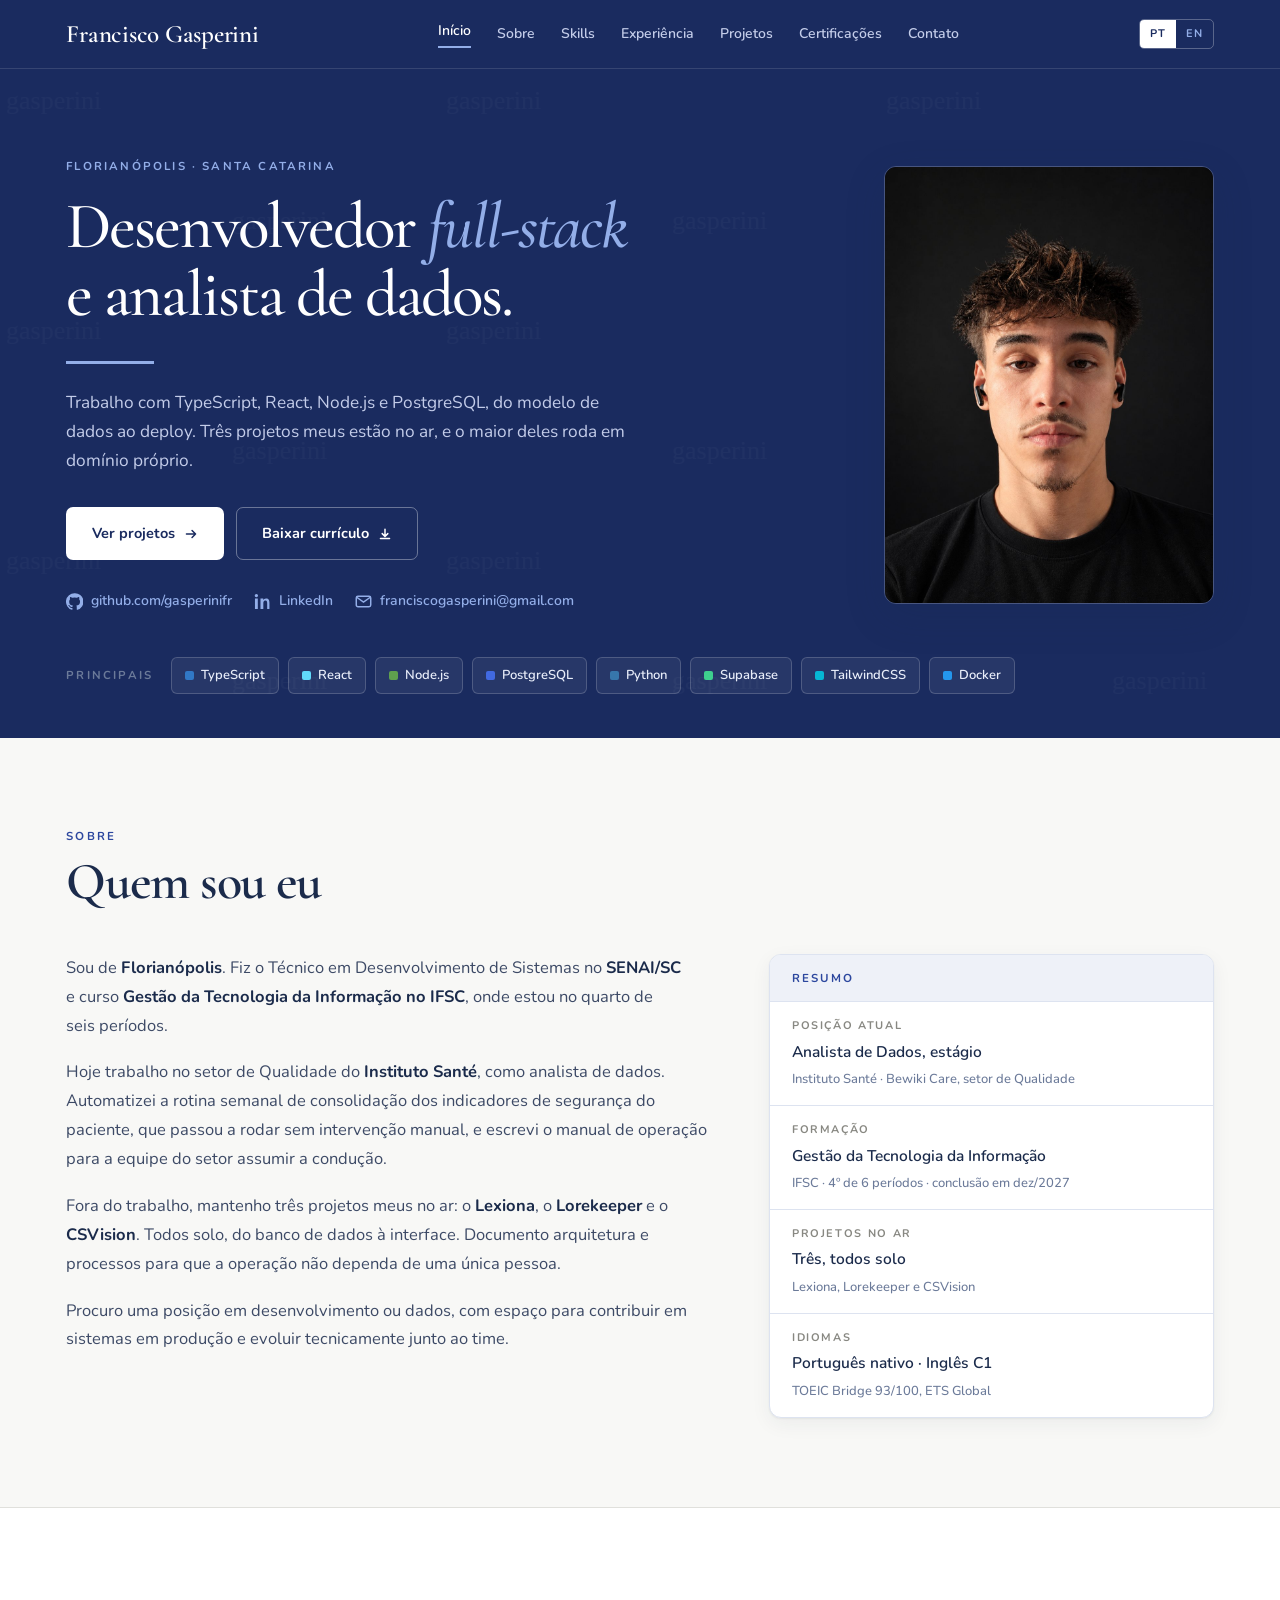
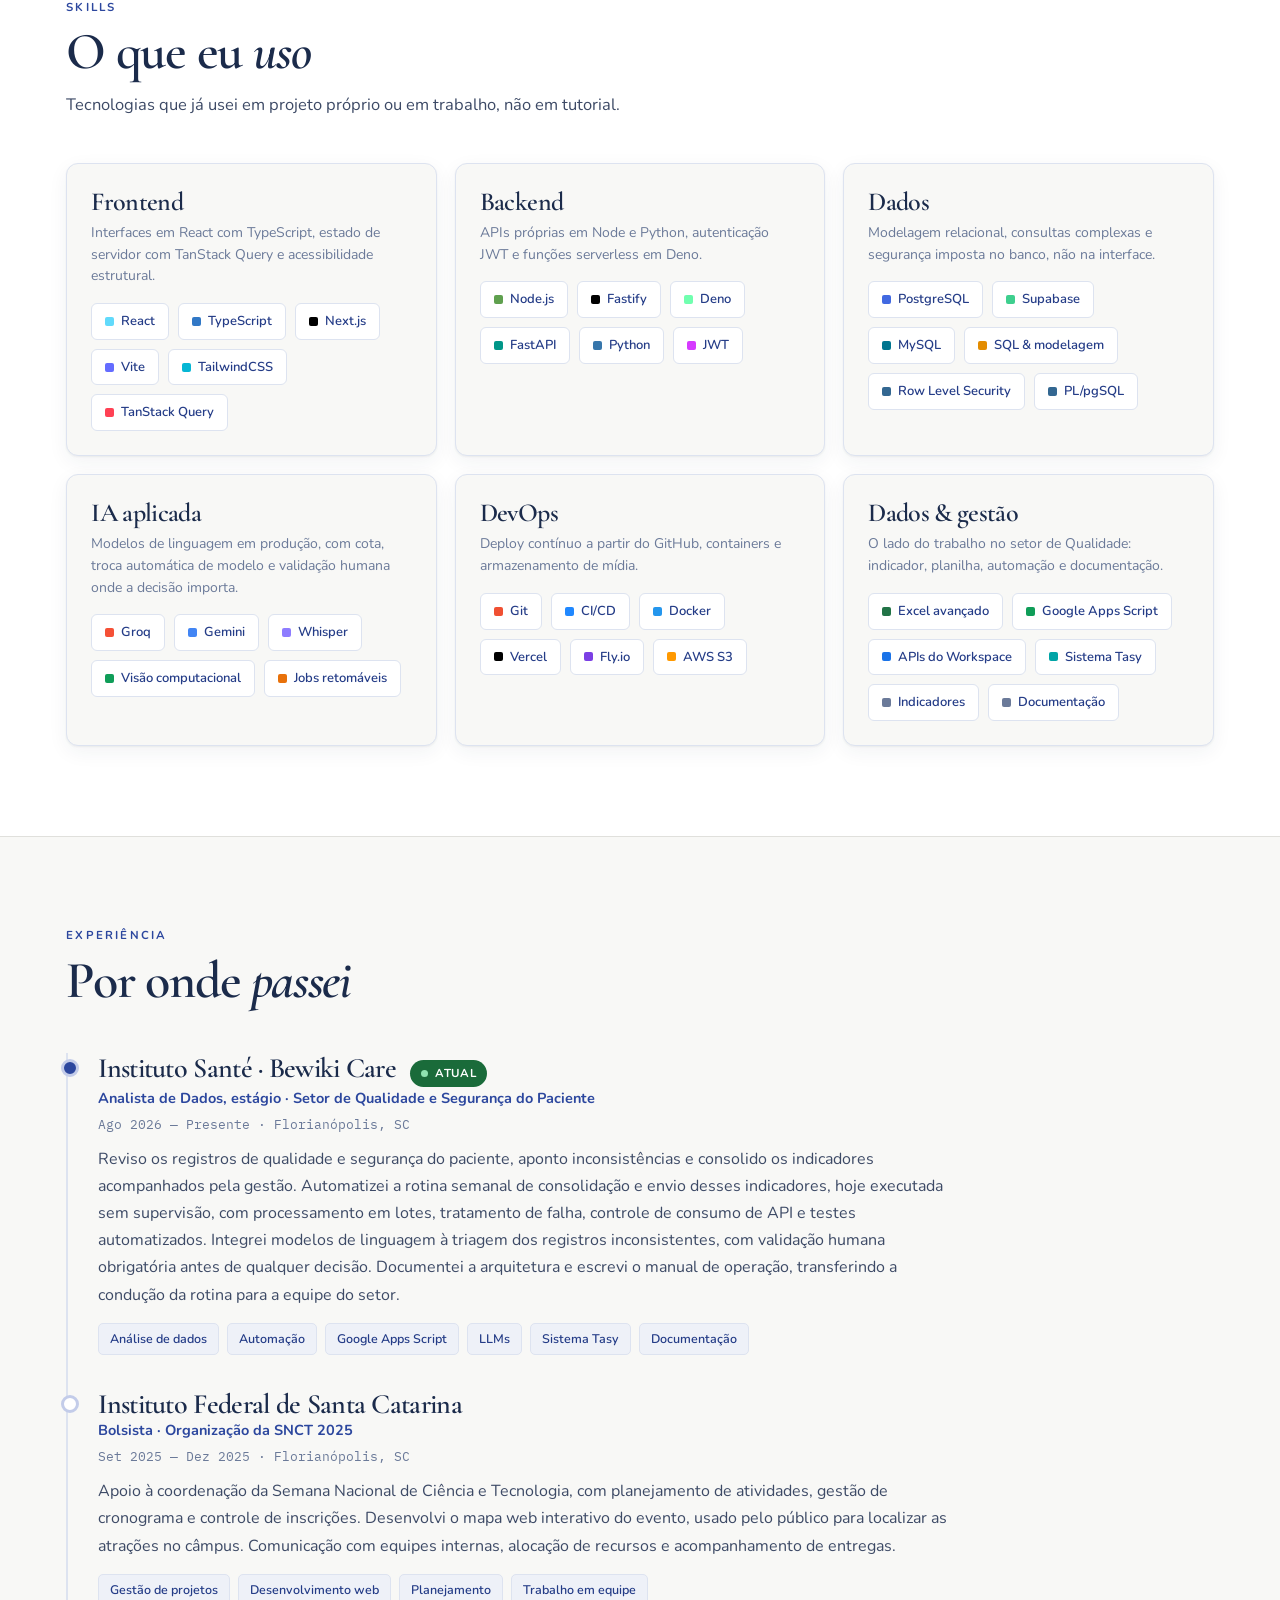
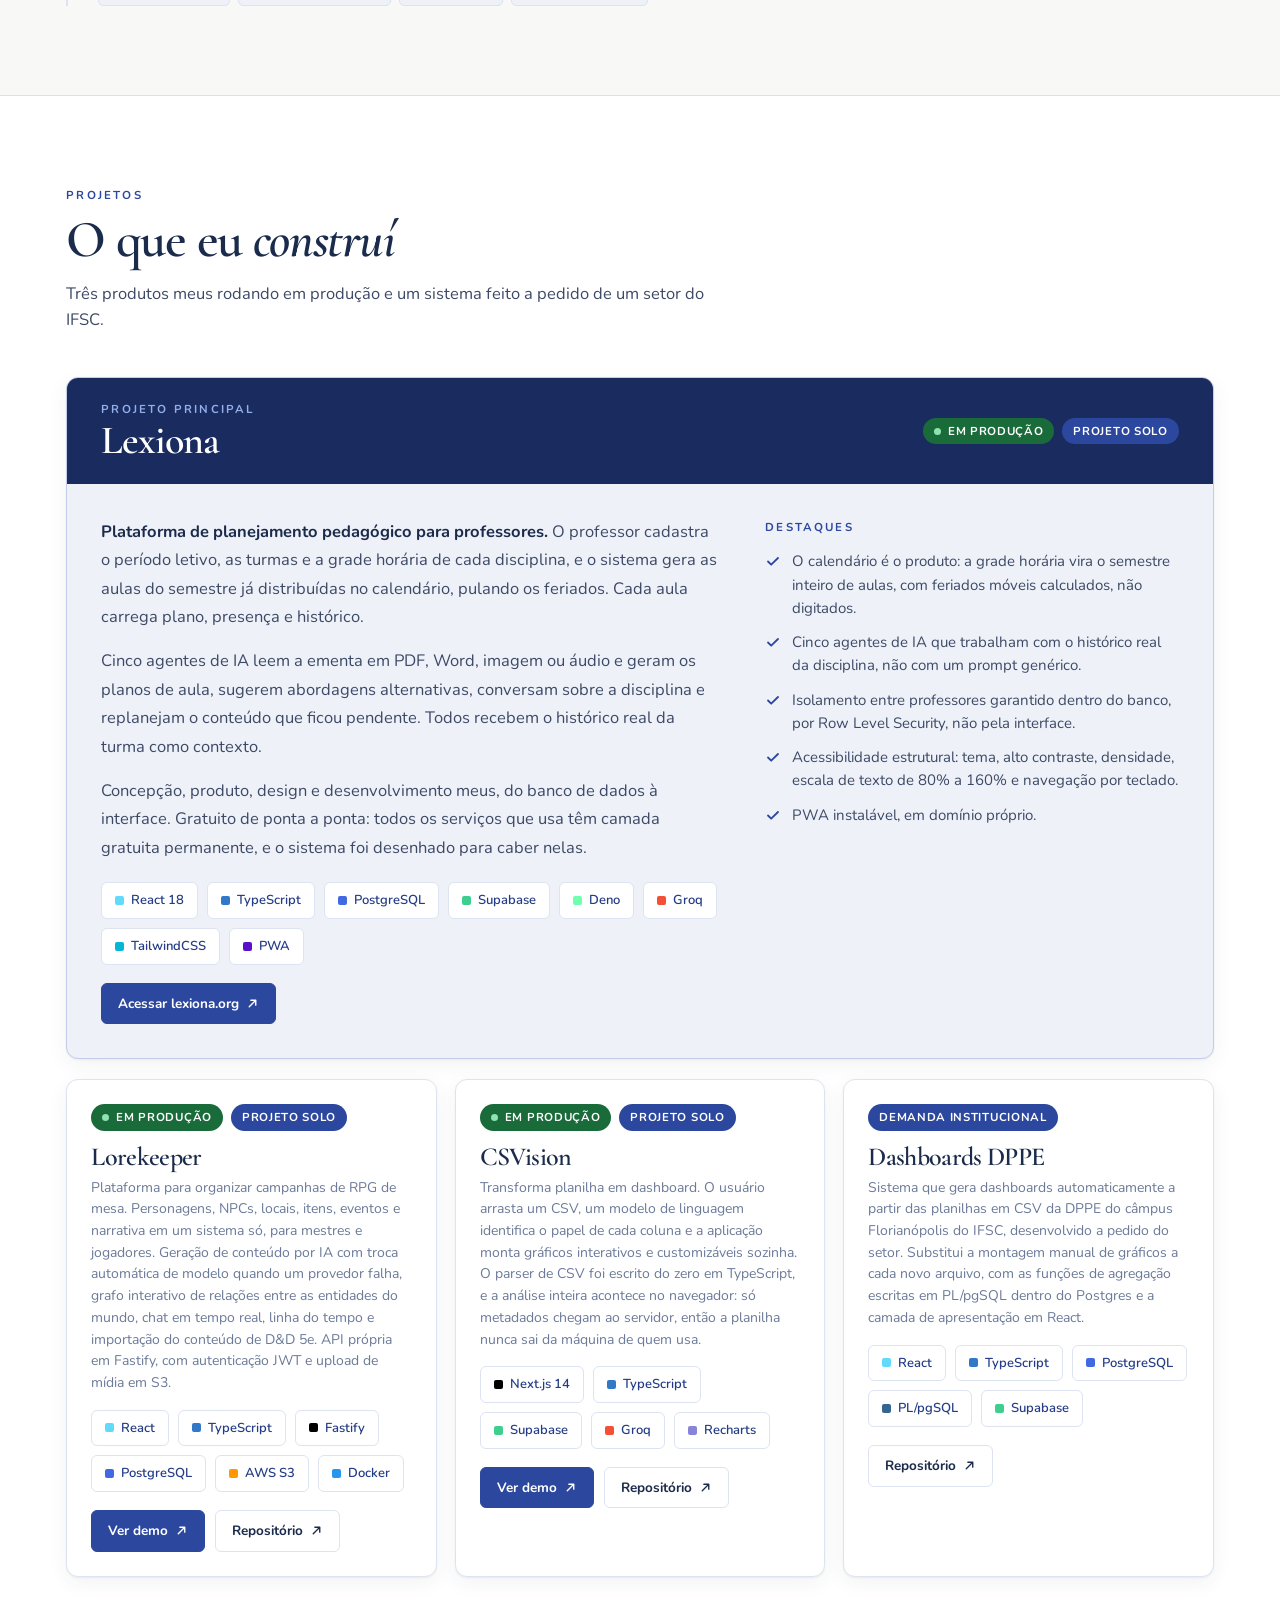
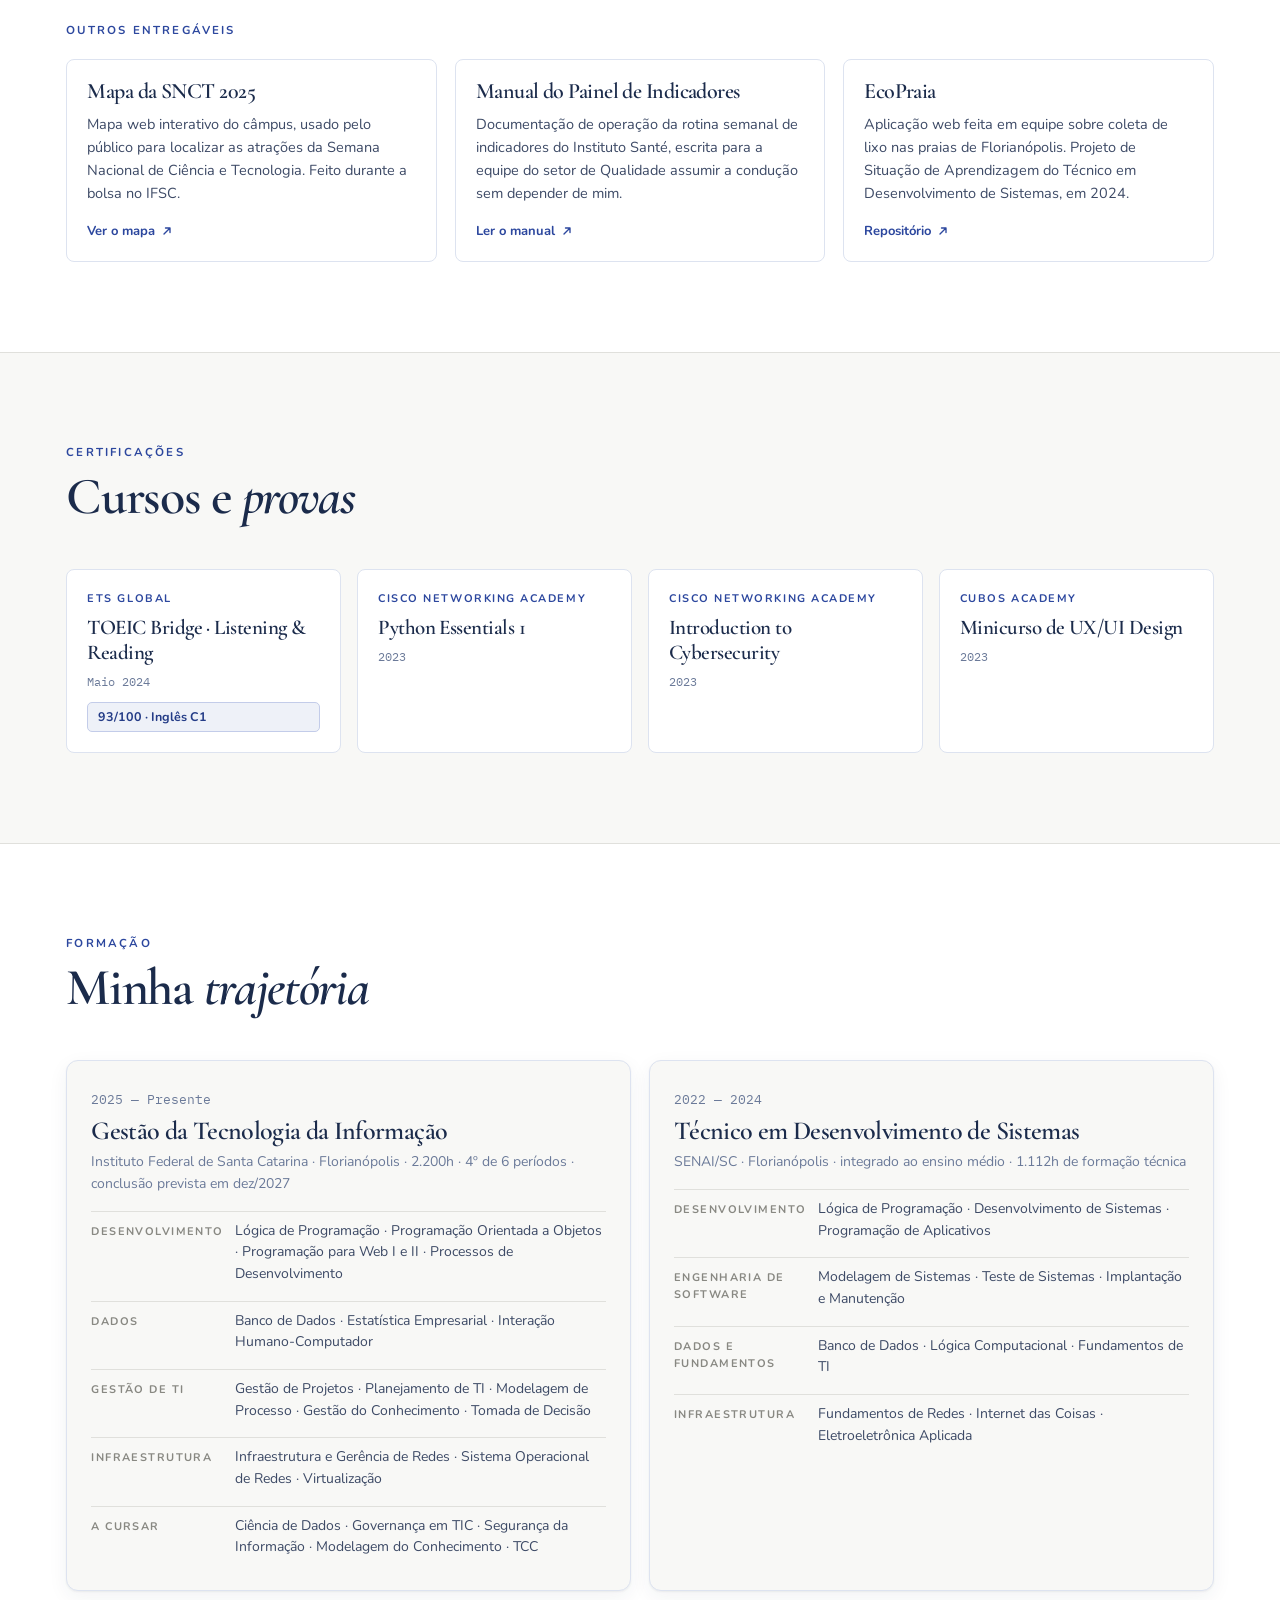
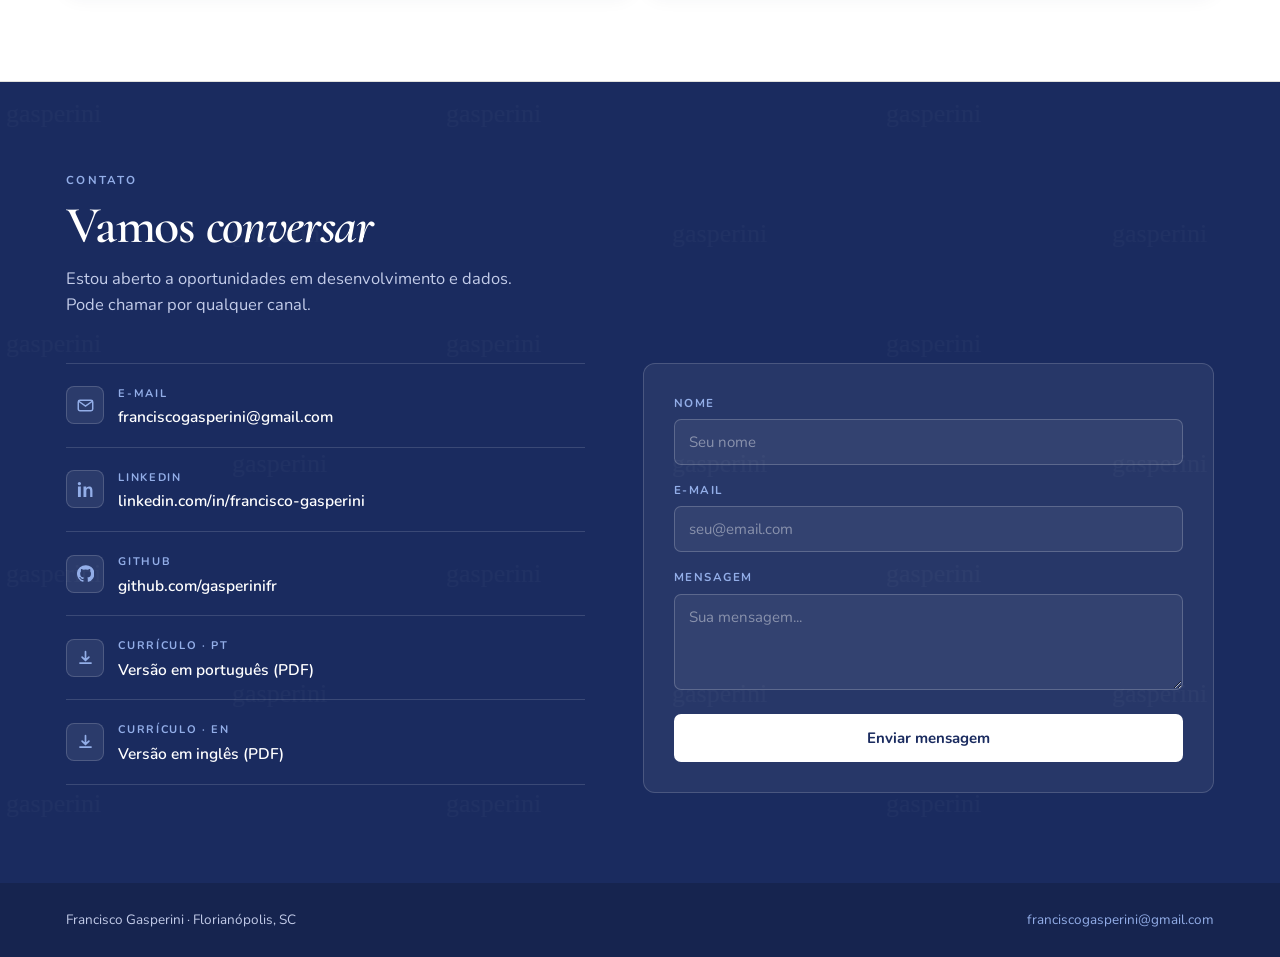
==== commit 0158a857: "Adota gasperini.dev.br e reorganiza a seção de contato Domínio próprio: canonical e og:url das duas " ====
--- a/index.html
+++ b/index.html
@@ -8,10 +8,10 @@
 <meta property="og:title" content="Francisco Gasperini — Desenvolvedor full-stack e analista de dados">
 <meta property="og:description" content="Três projetos em produção. TypeScript, React, Node.js e PostgreSQL, do modelo de dados ao deploy.">
 <meta property="og:type" content="website">
-<meta property="og:url" content="https://portfolio2k26fg.vercel.app/">
+<meta property="og:url" content="https://gasperini.dev.br/">
 <meta property="og:locale" content="pt_BR">
 <meta name="twitter:card" content="summary_large_image">
-<link rel="canonical" href="https://portfolio2k26fg.vercel.app/" />
+<link rel="canonical" href="https://gasperini.dev.br/" />
 <link rel="alternate" hreflang="pt-BR" href="./index.html" />
 <link rel="alternate" hreflang="en" href="./en.html" />
 <link rel="icon" type="image/png" href="./portfolio_tecnico/favicon/favicon-96x96.png" sizes="96x96" />
@@ -60,6 +60,7 @@
 .cabeca h2{font-size:clamp(34px,4.6vw,52px);color:var(--navy-3);margin-top:8px}
 .cabeca .sub{font-size:16.5px;color:var(--texto);margin-top:12px;max-width:640px}
 .it{font-style:italic}
+.linha-nova{display:block}
 
 /* ---------- topo ---------- */
 .topo{position:sticky;top:0;z-index:60;background:var(--navy);border-bottom:1px solid rgb(255 255 255 / 12%)}
@@ -195,7 +196,7 @@
 .campo input,.campo textarea{width:100%;padding:12px 14px;border-radius:7px;border:1px solid rgb(255 255 255 / 20%);background:rgb(255 255 255 / 6%);color:#fff;font-family:var(--sans);font-size:15px;transition:border-color .15s ease,background .15s ease}
 .campo input::placeholder,.campo textarea::placeholder{color:rgb(255 255 255 / 42%)}
 .campo input:focus,.campo textarea:focus{outline:none;border-color:var(--azul-300);background:rgb(255 255 255 / 10%)}
-.campo textarea{min-height:118px;resize:vertical}
+.campo textarea{min-height:96px;resize:vertical}
 .form-btn{width:100%;padding:14px;border-radius:7px;border:none;background:#fff;color:var(--navy);font-family:var(--sans);font-size:15px;font-weight:700;cursor:pointer;transition:opacity .15s ease}
 .form-btn:hover{opacity:.9}
 .form-btn:disabled{cursor:default;opacity:.75}
@@ -675,7 +676,7 @@
     <div class="cabeca rv">
       <div class="rotulo rotulo-claro">Contato</div>
       <h2>Vamos <span class="it">conversar</span></h2>
-      <p class="sub">Estou aberto a oportunidades em desenvolvimento e dados. Pode chamar por qualquer canal.</p>
+      <p class="sub">Estou aberto a oportunidades em desenvolvimento e dados.<span class="linha-nova">Pode chamar por qualquer canal.</span></p>
     </div>
     <div class="contato-in">
       <div class="rv">
@@ -693,7 +694,11 @@
         </a>
         <a class="canal" href="./assets/curriculo-francisco-gasperini-ptbr.pdf" download>
           <span class="canal-ic"><svg width="17" height="17" viewBox="0 0 16 16" fill="none" stroke="#93AEE8" stroke-width="1.6" stroke-linecap="round" stroke-linejoin="round"><path d="M8 2.5v8M4.8 7.6L8 10.8l3.2-3.2M2.8 13.2h10.4"/></svg></span>
-          <span><span class="canal-t">Currículo</span><br><span class="canal-v">PDF, versão em português</span></span>
+          <span><span class="canal-t">Currículo · PT</span><br><span class="canal-v">Versão em português (PDF)</span></span>
+        </a>
+        <a class="canal" href="./assets/curriculo-francisco-gasperini-en.pdf" download>
+          <span class="canal-ic"><svg width="17" height="17" viewBox="0 0 16 16" fill="none" stroke="#93AEE8" stroke-width="1.6" stroke-linecap="round" stroke-linejoin="round"><path d="M8 2.5v8M4.8 7.6L8 10.8l3.2-3.2M2.8 13.2h10.4"/></svg></span>
+          <span><span class="canal-t">Currículo · EN</span><br><span class="canal-v">Versão em inglês (PDF)</span></span>
         </a>
       </div>
       <form class="form rv" action="https://formspree.io/f/mgorjabl" method="POST" onsubmit="handleSubmit(event)">
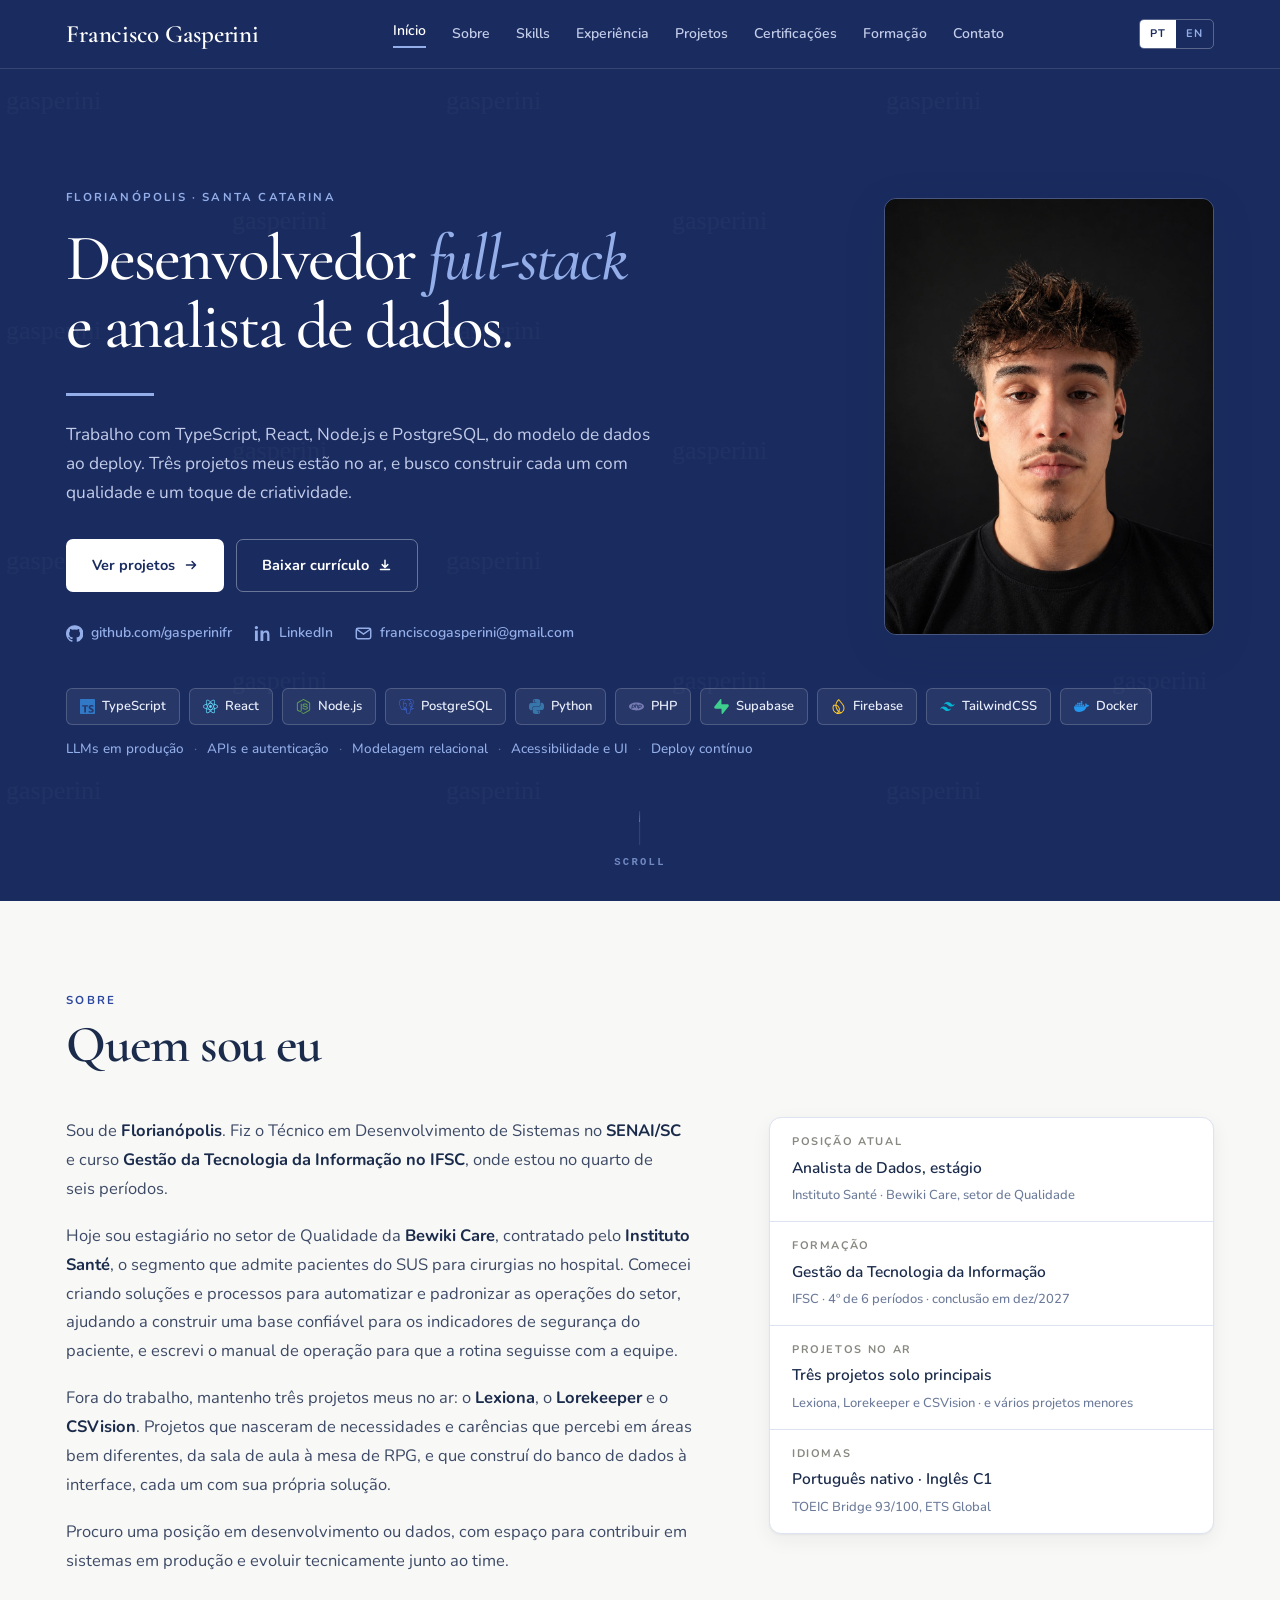
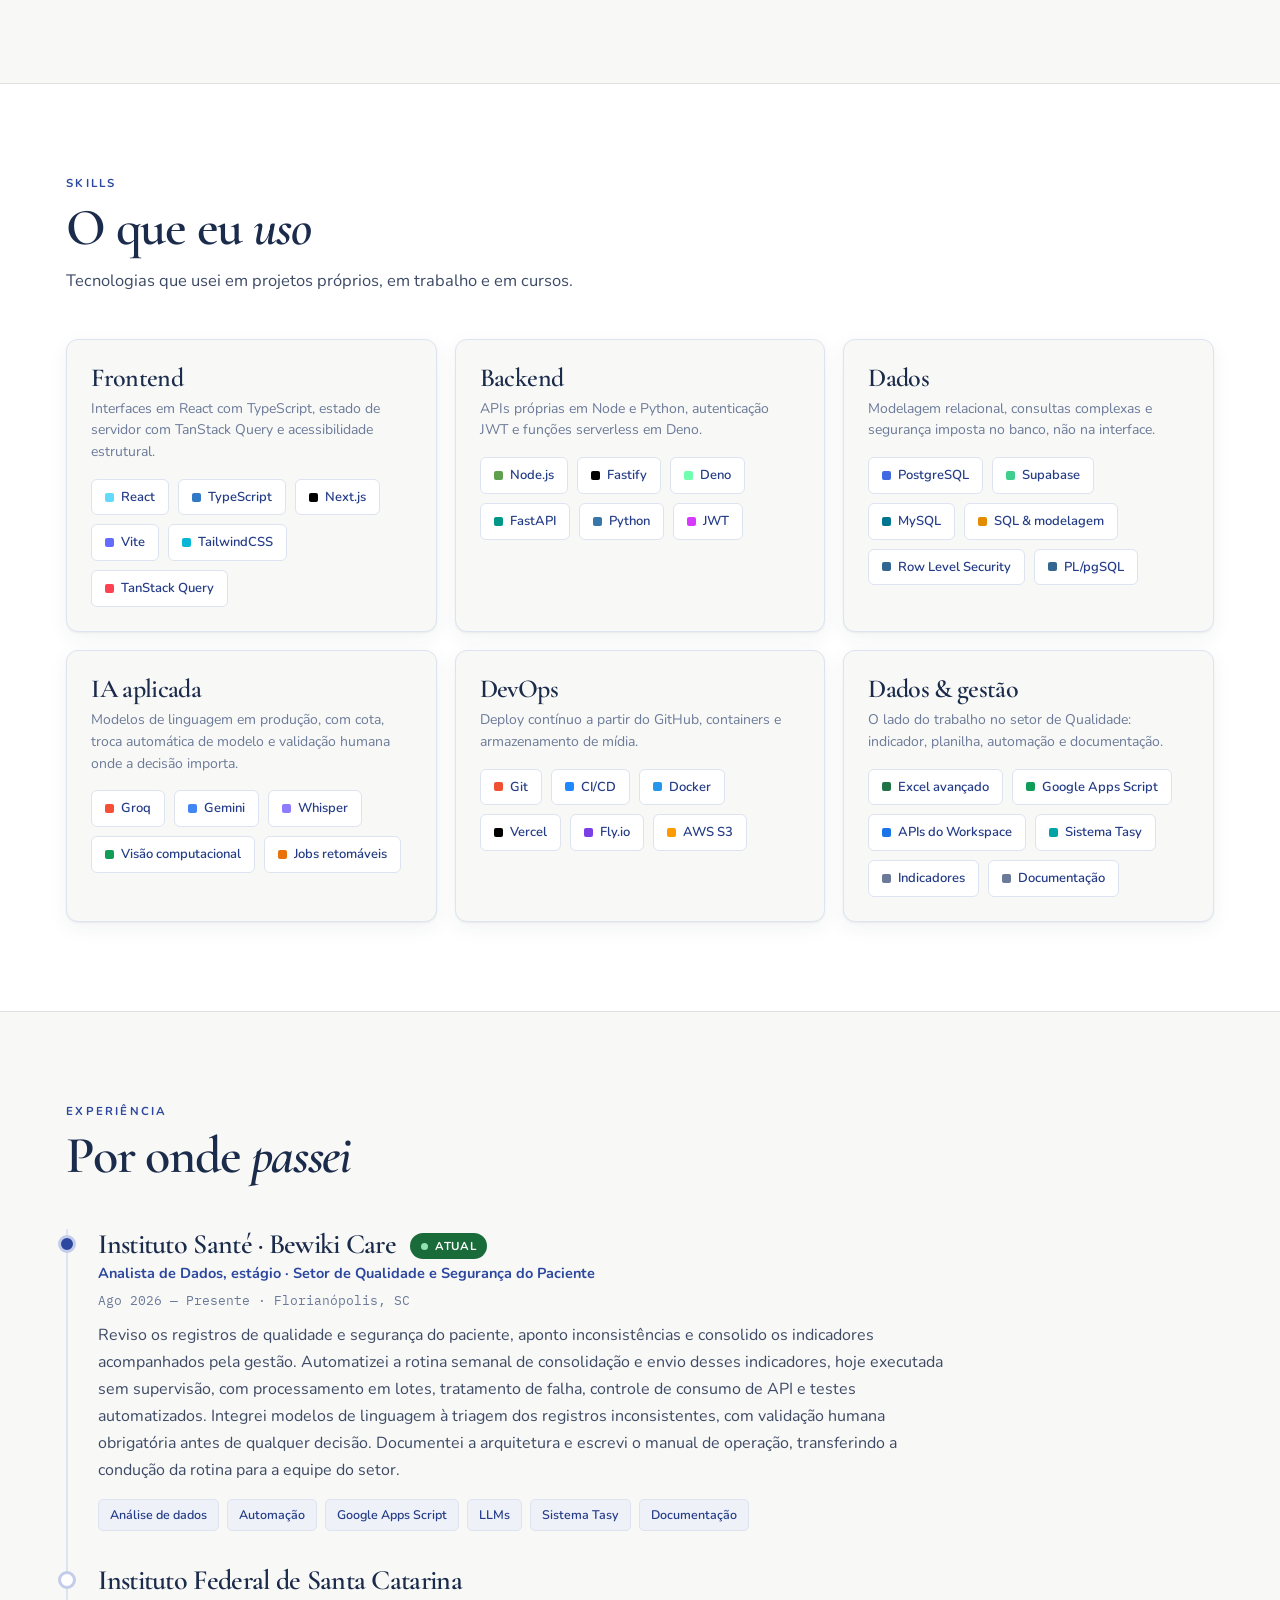
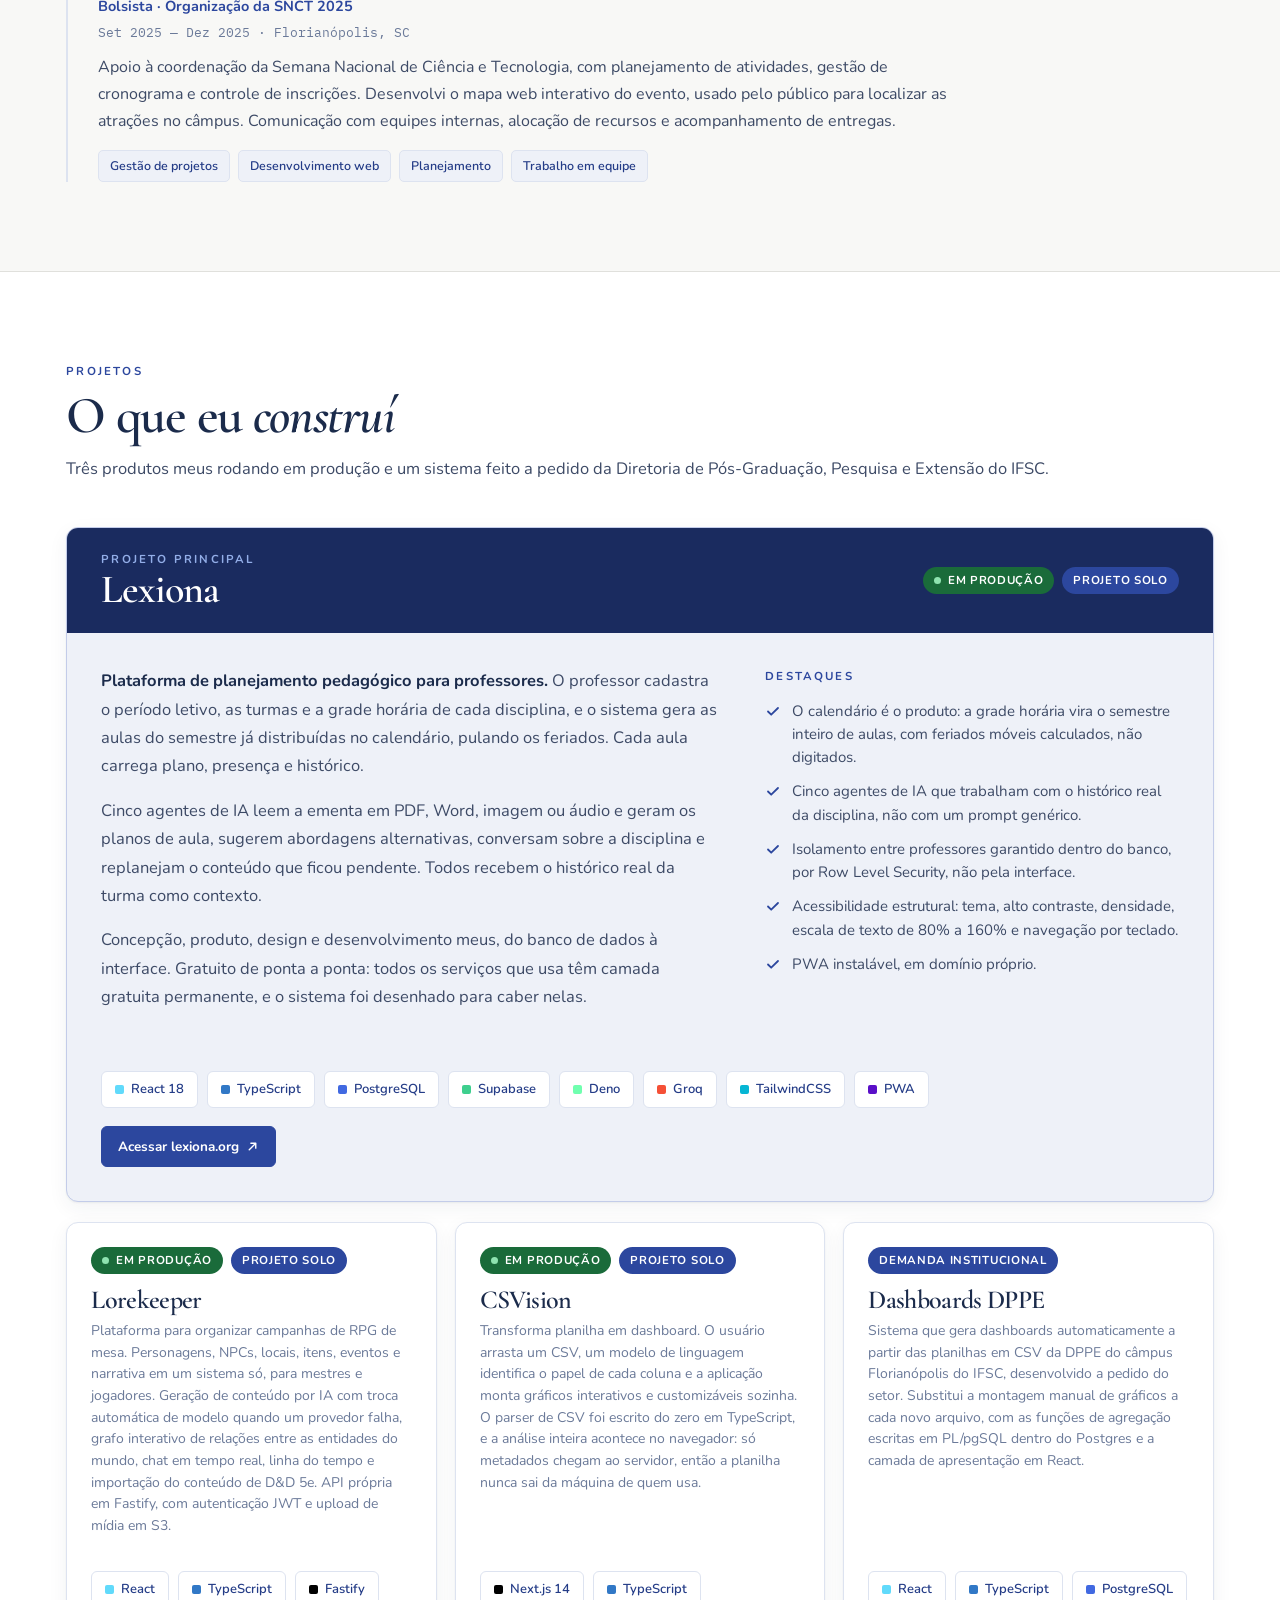
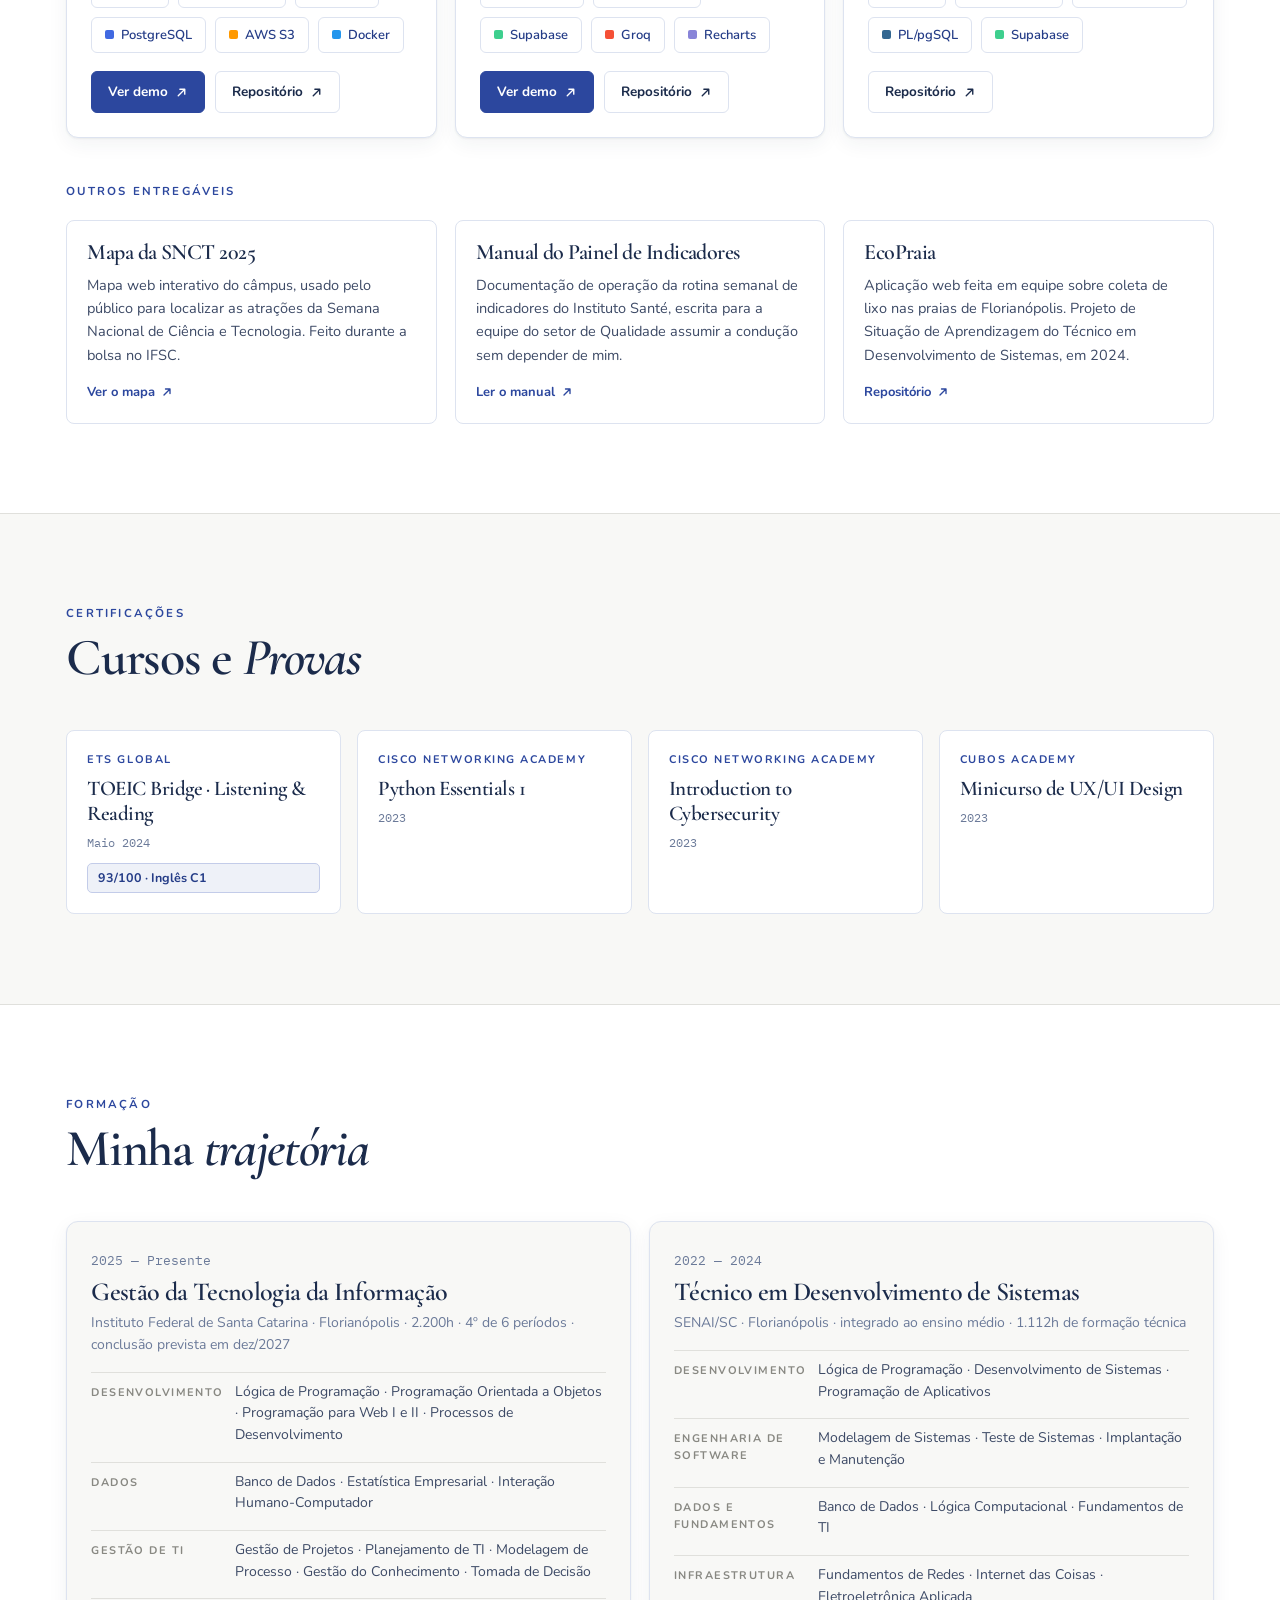
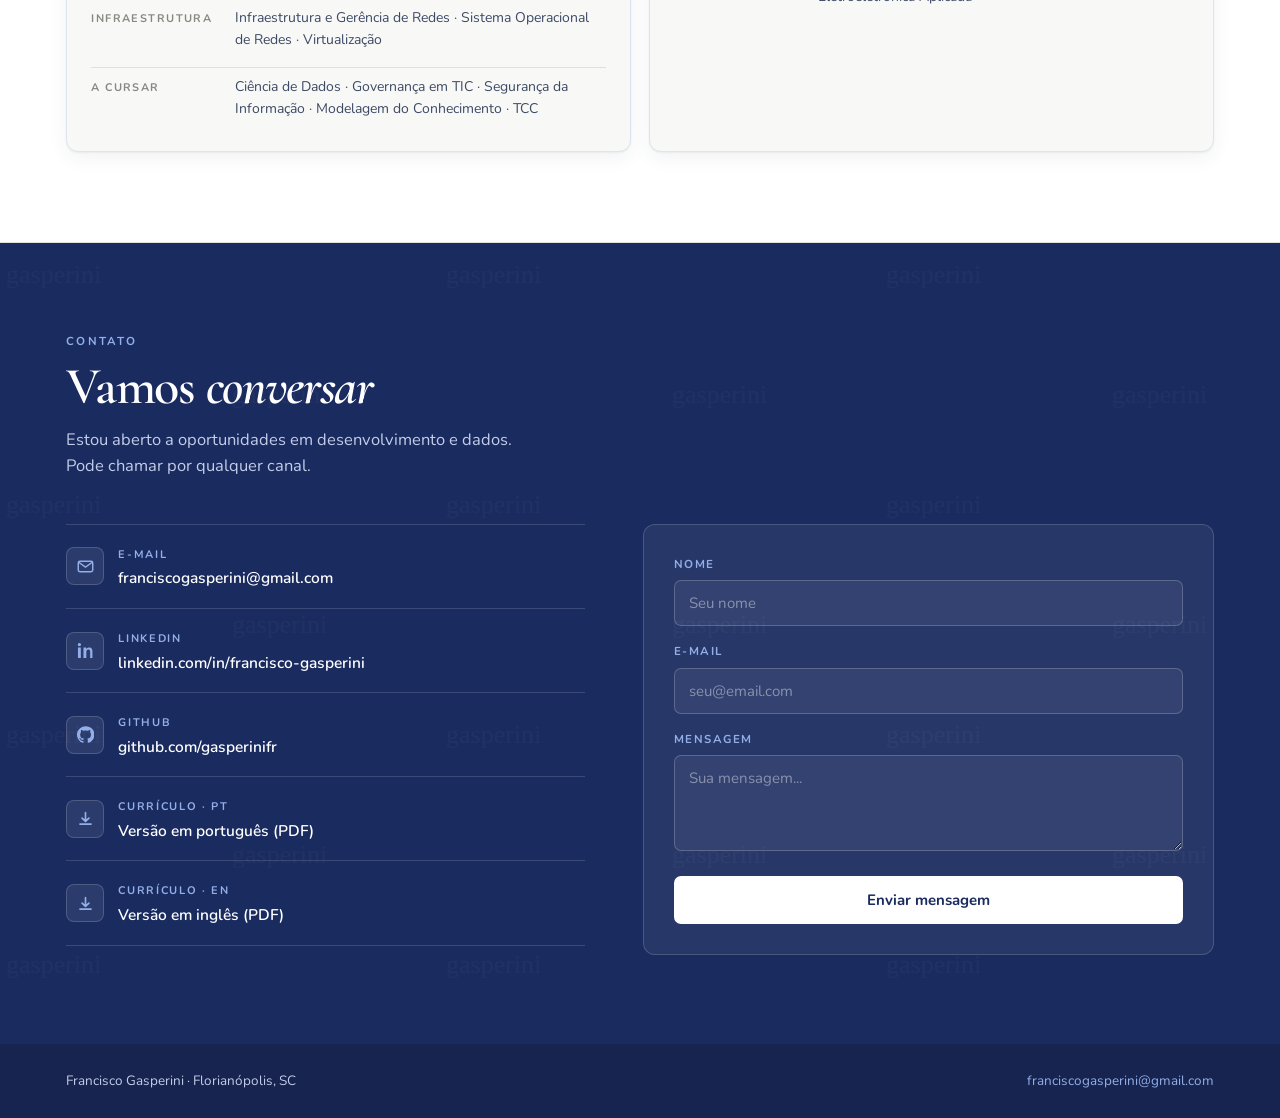
==== commit f38776bd: "Ajusta o hero, alinha os cards e corrige o texto sobre o trabalho atual Correções de layout: - Títul" ====
--- a/index.html
+++ b/index.html
@@ -59,6 +59,9 @@
 .cabeca{margin-bottom:clamp(28px,4vw,44px)}
 .cabeca h2{font-size:clamp(34px,4.6vw,52px);color:var(--navy-3);margin-top:8px}
 .cabeca .sub{font-size:16.5px;color:var(--texto);margin-top:12px;max-width:640px}
+/* subtitulo que deve caber numa linha so no desktop; volta a quebrar sozinho
+   quando a viewport encolhe. */
+.cabeca .sub-larga{max-width:none}
 .it{font-style:italic}
 .linha-nova{display:block}
 
@@ -66,6 +69,7 @@
 .topo{position:sticky;top:0;z-index:60;background:var(--navy);border-bottom:1px solid rgb(255 255 255 / 12%)}
 .topo-in{display:flex;align-items:center;justify-content:space-between;gap:20px;height:68px}
 .marca{font-family:var(--serif);font-size:25px;font-weight:600;color:#fff;letter-spacing:-0.01em;white-space:nowrap}
+.marca:hover{color:#fff}
 .menu{display:flex;align-items:center;gap:26px}
 .menu a{font-size:14px;font-weight:600;color:var(--azul-200)}
 .menu a:hover{color:#fff}
@@ -80,7 +84,7 @@
 .menu-btn span{display:block;width:18px;height:1.6px;background:#fff;margin:3.5px 0}
 
 /* ---------- hero ---------- */
-.hero{background-color:var(--navy);color:#fff;padding:clamp(52px,7vw,88px) 0 clamp(30px,4vw,44px)}
+.hero{background-color:var(--navy);color:#fff;padding:clamp(52px,7vw,88px) 0 clamp(88px,9vw,110px);position:relative;display:flex;flex-direction:column;justify-content:center;min-height:calc(100vh - 68px);min-height:calc(100svh - 68px)}
 .hero-in{display:grid;grid-template-columns:minmax(0,1fr) 330px;gap:clamp(36px,5vw,72px);align-items:center}
 .hero h1{font-size:clamp(38px,5.1vw,74px);font-weight:500;letter-spacing:-0.03em;line-height:1.04;margin-top:18px;color:#fff;text-wrap:balance}
 .hero h1 .it{color:var(--azul-300);white-space:nowrap}
@@ -101,19 +105,28 @@
 .sociais svg{flex:0 0 auto}
 .retrato{border-radius:var(--raio-lg);overflow:hidden;border:1px solid rgb(255 255 255 / 20%);box-shadow:var(--sombra-alta)}
 .retrato img{width:100%;height:clamp(340px,34vw,440px);object-fit:cover;object-position:50% 26%}
-.stack-linha{display:flex;align-items:center;gap:18px;flex-wrap:wrap;padding-top:clamp(28px,4vw,44px)}
-.stack-linha .rotulo{color:var(--fraco)}
+.stack-linha{display:flex;flex-direction:column;align-items:flex-start;gap:13px;padding-top:clamp(28px,4vw,44px)}
 .chips{display:flex;flex-wrap:wrap;gap:9px}
 .chip{display:inline-flex;align-items:center;gap:7px;padding:7px 13px;border:1px solid var(--linha-azul);background:var(--branco);border-radius:6px;font-size:13px;font-weight:600;color:var(--azul-forte)}
 .chip-d{border-color:rgb(255 255 255 / 18%);background:rgb(255 255 255 / 6%);color:var(--azul-100)}
 .pt{width:9px;height:9px;border-radius:2px;flex:0 0 auto}
+.chip .ico{width:15px;height:15px;flex:0 0 auto}
+.capacidades{display:flex;flex-wrap:wrap;margin:0;font-size:13.5px;font-weight:500;color:var(--azul-300)}
+.capacidades span{display:inline-flex;align-items:center}
+.capacidades span:not(:last-child)::after{content:"·";margin:0 10px;color:rgb(255 255 255 / 30%)}
+.rolar{position:absolute;left:50%;bottom:clamp(20px,2.4vw,30px);transform:translateX(-50%);display:flex;flex-direction:column;align-items:center;gap:9px;color:var(--azul-300);opacity:.72;transition:opacity .4s ease,color .2s ease}
+.rolar:hover{color:#fff;opacity:1}
+.rolar.sumiu{opacity:0;pointer-events:none}
+.rolar-trilho{position:relative;width:1px;height:34px;background:rgb(255 255 255 / 18%);overflow:hidden}
+.rolar-cometa{position:absolute;left:0;top:0;width:1px;height:11px;background:linear-gradient(to bottom,transparent,currentColor);animation:desce 2.2s cubic-bezier(.65,0,.35,1) infinite}
+.rolar-txt{font-family:var(--mono);font-size:10.5px;font-weight:600;letter-spacing:.22em;text-transform:uppercase}
+@keyframes desce{0%{transform:translateY(-11px)}60%,100%{transform:translateY(34px)}}
 
 /* ---------- sobre ---------- */
 .sobre-in{display:grid;grid-template-columns:minmax(0,1.45fr) minmax(0,1fr);gap:clamp(32px,4.5vw,64px);align-items:start}
 .sobre-txt p{font-size:16.5px;line-height:1.75;color:var(--texto);margin-bottom:18px;text-wrap:pretty}
 .sobre-txt strong{color:var(--navy-3);font-weight:700}
 .painel{background:var(--branco);border:1px solid var(--linha-azul);border-radius:var(--raio-lg);box-shadow:var(--sombra);overflow:hidden}
-.painel-t{background:var(--azul-50);border-bottom:1px solid var(--linha-azul);padding:14px 22px}
 .fato{display:grid;grid-template-columns:1fr auto;gap:6px 16px;padding:15px 22px;border-bottom:1px solid var(--linha-azul);align-items:baseline}
 .fato:last-child{border-bottom:none}
 .fato dt{font-size:11px;font-weight:700;letter-spacing:.15em;text-transform:uppercase;color:var(--cinza);grid-column:1/-1}
@@ -132,7 +145,7 @@
 .exp{position:relative;padding-left:30px;border-left:2px solid var(--linha-azul)}
 .exp-item{position:relative;padding-bottom:34px}
 .exp-item:last-child{padding-bottom:0}
-.exp-item::before{content:"";position:absolute;left:-37px;top:6px;width:12px;height:12px;border-radius:50%;background:var(--branco);border:3px solid var(--azul-200)}
+.exp-item::before{content:"";position:absolute;left:-40px;top:6px;width:12px;height:12px;border-radius:50%;background:var(--branco);border:3px solid var(--azul-200)}
 .exp-item.atual::before{background:var(--azul);border-color:var(--azul-200)}
 .exp-topo{display:flex;flex-wrap:wrap;align-items:baseline;gap:8px 14px}
 .exp-item h3{font-size:28px;color:var(--navy-3)}
@@ -142,6 +155,7 @@
 .tag{display:inline-block;padding:5px 11px;border-radius:5px;background:var(--azul-50);border:1px solid var(--linha-azul);font-size:12.5px;font-weight:600;color:var(--azul-forte)}
 .tags{display:flex;flex-wrap:wrap;gap:8px;margin-top:14px}
 .selo{display:inline-flex;align-items:center;gap:7px;padding:4px 11px;border-radius:999px;background:var(--azul);color:#fff;font-size:11.5px;font-weight:700;letter-spacing:.06em;text-transform:uppercase}
+.exp-topo .selo{transform:translateY(-3px)}
 .selo-vivo{background:#1A6B3A}
 .selo-vivo .bolinha{width:7px;height:7px;border-radius:50%;background:#8FE3B0}
 
@@ -154,8 +168,11 @@
 .lista{list-style:none;margin:0;padding:0;display:flex;flex-direction:column;gap:11px}
 .lista li{display:flex;gap:11px;font-size:15px;line-height:1.55;color:var(--texto)}
 .lista svg{flex:0 0 auto;margin-top:3px}
+.destaque-rodape{grid-column:1/-1}
 .grade-proj{display:grid;grid-template-columns:repeat(auto-fit,minmax(320px,1fr));gap:18px;margin-top:20px}
 .proj-links{display:flex;flex-wrap:wrap;gap:10px;margin-top:18px}
+.grade-proj>.card{display:flex;flex-direction:column}
+.grade-proj>.card .chips{margin-top:auto;padding-top:18px}
 .link-btn{display:inline-flex;align-items:center;gap:7px;padding:9px 16px;border-radius:6px;font-size:13.5px;font-weight:700;border:1.5px solid var(--linha-azul);background:var(--branco);color:var(--navy-3)}
 .link-btn:hover{color:var(--navy);border-color:var(--azul-200);background:var(--azul-50)}
 .link-btn.forte{background:var(--azul);border-color:var(--azul);color:#fff}
@@ -211,6 +228,7 @@
   html{scroll-behavior:auto}
   .rv{opacity:1;transform:none;transition:none}
   .btn:hover,.card:hover{transform:none}
+  .rolar-cometa{animation:none;top:12px;height:10px;background:currentColor}
 }
 
 /* ---------- responsivo ---------- */
@@ -222,11 +240,12 @@
   .menu a{padding:13px 0;border-bottom:1px solid rgb(255 255 255 / 10%);font-size:15.5px}
   .menu a.on{border-bottom:1px solid rgb(255 255 255 / 10%);padding-bottom:13px}
   .menu-btn{display:block}
+  .rolar{display:none}
 }
 @media (max-width:560px){
   .area{grid-template-columns:minmax(0,1fr);gap:2px}
   .exp{padding-left:22px}
-  .exp-item::before{left:-29px}
+  .exp-item::before{left:-32px}
   .marca{font-size:21px}
 }
 </style>
@@ -243,6 +262,7 @@
       <a href="#experiencia">Experiência</a>
       <a href="#projetos">Projetos</a>
       <a href="#certificacoes">Certificações</a>
+      <a href="#formacao">Formação</a>
       <a href="#contato">Contato</a>
     </nav>
     <div class="topo-dir">
@@ -262,7 +282,7 @@
       <div class="rotulo rotulo-claro">Florianópolis · Santa Catarina</div>
       <h1>Desenvolvedor <span class="it">full-stack</span><br>e analista de dados.</h1>
       <div class="regua"></div>
-      <p class="lead">Trabalho com TypeScript, React, Node.js e PostgreSQL, do modelo de dados ao deploy. Três projetos meus estão no ar, e o maior deles roda em domínio próprio.</p>
+      <p class="lead">Trabalho com TypeScript, React, Node.js e PostgreSQL, do modelo de dados ao deploy. Três projetos meus estão no ar, e busco construir cada um com qualidade e um toque de criatividade.</p>
       <div class="acoes">
         <a class="btn btn-branco" href="#projetos">Ver projetos
           <svg width="14" height="14" viewBox="0 0 16 16" fill="none" stroke="currentColor" stroke-width="1.7" stroke-linecap="round" stroke-linejoin="round"><path d="M2.8 8h10.4M9.2 4l4 4-4 4"/></svg></a>
@@ -283,18 +303,24 @@
     </div>
   </div>
   <div class="wrap stack-linha">
-    <div class="rotulo">Principais</div>
     <div class="chips">
-      <span class="chip chip-d"><i class="pt" style="background:#3178C6"></i>TypeScript</span>
-      <span class="chip chip-d"><i class="pt" style="background:#61DAFB"></i>React</span>
-      <span class="chip chip-d"><i class="pt" style="background:#5FA04E"></i>Node.js</span>
-      <span class="chip chip-d"><i class="pt" style="background:#4169E1"></i>PostgreSQL</span>
-      <span class="chip chip-d"><i class="pt" style="background:#3776AB"></i>Python</span>
-      <span class="chip chip-d"><i class="pt" style="background:#3ECF8E"></i>Supabase</span>
-      <span class="chip chip-d"><i class="pt" style="background:#06B6D4"></i>TailwindCSS</span>
-      <span class="chip chip-d"><i class="pt" style="background:#2496ED"></i>Docker</span>
-    </div>
-  </div>
+      <span class="chip chip-d"><svg class="ico" viewBox="0 0 24 24" fill="#3178C6" aria-hidden="true" focusable="false"><path d="M1.125 0C.502 0 0 .502 0 1.125v21.75C0 23.498.502 24 1.125 24h21.75c.623 0 1.125-.502 1.125-1.125V1.125C24 .502 23.498 0 22.875 0zm17.363 9.75c.612 0 1.154.037 1.627.111a6.38 6.38 0 0 1 1.306.34v2.458a3.95 3.95 0 0 0-.643-.361 5.093 5.093 0 0 0-.717-.26 5.453 5.453 0 0 0-1.426-.2c-.3 0-.573.028-.819.086a2.1 2.1 0 0 0-.623.242c-.17.104-.3.229-.393.374a.888.888 0 0 0-.14.49c0 .196.053.373.156.529.104.156.252.304.443.444s.423.276.696.41c.273.135.582.274.926.416.47.197.892.407 1.266.628.374.222.695.473.963.753.268.279.472.598.614.957.142.359.214.776.214 1.253 0 .657-.125 1.21-.373 1.656a3.033 3.033 0 0 1-1.012 1.085 4.38 4.38 0 0 1-1.487.596c-.566.12-1.163.18-1.79.18a9.916 9.916 0 0 1-1.84-.164 5.544 5.544 0 0 1-1.512-.493v-2.63a5.033 5.033 0 0 0 3.237 1.2c.333 0 .624-.03.872-.09.249-.06.456-.144.623-.25.166-.108.29-.234.373-.38a1.023 1.023 0 0 0-.074-1.089 2.12 2.12 0 0 0-.537-.5 5.597 5.597 0 0 0-.807-.444 27.72 27.72 0 0 0-1.007-.436c-.918-.383-1.602-.852-2.053-1.405-.45-.553-.676-1.222-.676-2.005 0-.614.123-1.141.369-1.582.246-.441.58-.804 1.004-1.089a4.494 4.494 0 0 1 1.47-.629 7.536 7.536 0 0 1 1.77-.201zm-15.113.188h9.563v2.166H9.506v9.646H6.789v-9.646H3.375z"/></svg>TypeScript</span>
+      <span class="chip chip-d"><svg class="ico" viewBox="0 0 24 24" fill="#61DAFB" aria-hidden="true" focusable="false"><path d="M14.23 12.004a2.236 2.236 0 0 1-2.235 2.236 2.236 2.236 0 0 1-2.236-2.236 2.236 2.236 0 0 1 2.235-2.236 2.236 2.236 0 0 1 2.236 2.236zm2.648-10.69c-1.346 0-3.107.96-4.888 2.622-1.78-1.653-3.542-2.602-4.887-2.602-.41 0-.783.093-1.106.278-1.375.793-1.683 3.264-.973 6.365C1.98 8.917 0 10.42 0 12.004c0 1.59 1.99 3.097 5.043 4.03-.704 3.113-.39 5.588.988 6.38.32.187.69.275 1.102.275 1.345 0 3.107-.96 4.888-2.624 1.78 1.654 3.542 2.603 4.887 2.603.41 0 .783-.09 1.106-.275 1.374-.792 1.683-3.263.973-6.365C22.02 15.096 24 13.59 24 12.004c0-1.59-1.99-3.097-5.043-4.032.704-3.11.39-5.587-.988-6.38-.318-.184-.688-.277-1.092-.278zm-.005 1.09v.006c.225 0 .406.044.558.127.666.382.955 1.835.73 3.704-.054.46-.142.945-.25 1.44-.96-.236-2.006-.417-3.107-.534-.66-.905-1.345-1.727-2.035-2.447 1.592-1.48 3.087-2.292 4.105-2.295zm-9.77.02c1.012 0 2.514.808 4.11 2.28-.686.72-1.37 1.537-2.02 2.442-1.107.117-2.154.298-3.113.538-.112-.49-.195-.964-.254-1.42-.23-1.868.054-3.32.714-3.707.19-.09.4-.127.563-.132zm4.882 3.05c.455.468.91.992 1.36 1.564-.44-.02-.89-.034-1.345-.034-.46 0-.915.01-1.36.034.44-.572.895-1.096 1.345-1.565zM12 8.1c.74 0 1.477.034 2.202.093.406.582.802 1.203 1.183 1.86.372.64.71 1.29 1.018 1.946-.308.655-.646 1.31-1.013 1.95-.38.66-.773 1.288-1.18 1.87-.728.063-1.466.098-2.21.098-.74 0-1.477-.035-2.202-.093-.406-.582-.802-1.204-1.183-1.86-.372-.64-.71-1.29-1.018-1.946.303-.657.646-1.313 1.013-1.954.38-.66.773-1.286 1.18-1.868.728-.064 1.466-.098 2.21-.098zm-3.635.254c-.24.377-.48.763-.704 1.16-.225.39-.435.782-.635 1.174-.265-.656-.49-1.31-.676-1.947.64-.15 1.315-.283 2.015-.386zm7.26 0c.695.103 1.365.23 2.006.387-.18.632-.405 1.282-.66 1.933-.2-.39-.41-.783-.64-1.174-.225-.392-.465-.774-.705-1.146zm3.063.675c.484.15.944.317 1.375.498 1.732.74 2.852 1.708 2.852 2.476-.005.768-1.125 1.74-2.857 2.475-.42.18-.88.342-1.355.493-.28-.958-.646-1.956-1.1-2.98.45-1.017.81-2.01 1.085-2.964zm-13.395.004c.278.96.645 1.957 1.1 2.98-.45 1.017-.812 2.01-1.086 2.964-.484-.15-.944-.318-1.37-.5-1.732-.737-2.852-1.706-2.852-2.474 0-.768 1.12-1.742 2.852-2.476.42-.18.88-.342 1.356-.494zm11.678 4.28c.265.657.49 1.312.676 1.948-.64.157-1.316.29-2.016.39.24-.375.48-.762.705-1.158.225-.39.435-.788.636-1.18zm-9.945.02c.2.392.41.783.64 1.175.23.39.465.772.705 1.143-.695-.102-1.365-.23-2.006-.386.18-.63.406-1.282.66-1.933zM17.92 16.32c.112.493.2.968.254 1.423.23 1.868-.054 3.32-.714 3.708-.147.09-.338.128-.563.128-1.012 0-2.514-.807-4.11-2.28.686-.72 1.37-1.536 2.02-2.44 1.107-.118 2.154-.3 3.113-.54zm-11.83.01c.96.234 2.006.415 3.107.532.66.905 1.345 1.727 2.035 2.446-1.595 1.483-3.092 2.295-4.11 2.295-.22-.005-.406-.05-.553-.132-.666-.38-.955-1.834-.73-3.703.054-.46.142-.944.25-1.438zm4.56.64c.44.02.89.034 1.345.034.46 0 .915-.01 1.36-.034-.44.572-.895 1.095-1.345 1.565-.455-.47-.91-.993-1.36-1.565z"/></svg>React</span>
+      <span class="chip chip-d"><svg class="ico" viewBox="0 0 24 24" fill="#5FA04E" aria-hidden="true" focusable="false"><path d="M11.998,24c-0.321,0-0.641-0.084-0.922-0.247l-2.936-1.737c-0.438-0.245-0.224-0.332-0.08-0.383 c0.585-0.203,0.703-0.25,1.328-0.604c0.065-0.037,0.151-0.023,0.218,0.017l2.256,1.339c0.082,0.045,0.197,0.045,0.272,0l8.795-5.076 c0.082-0.047,0.134-0.141,0.134-0.238V6.921c0-0.099-0.053-0.192-0.137-0.242l-8.791-5.072c-0.081-0.047-0.189-0.047-0.271,0 L3.075,6.68C2.99,6.729,2.936,6.825,2.936,6.921v10.15c0,0.097,0.054,0.189,0.139,0.235l2.409,1.392 c1.307,0.654,2.108-0.116,2.108-0.89V7.787c0-0.142,0.114-0.253,0.256-0.253h1.115c0.139,0,0.255,0.112,0.255,0.253v10.021 c0,1.745-0.95,2.745-2.604,2.745c-0.508,0-0.909,0-2.026-0.551L2.28,18.675c-0.57-0.329-0.922-0.945-0.922-1.604V6.921 c0-0.659,0.353-1.275,0.922-1.603l8.795-5.082c0.557-0.315,1.296-0.315,1.848,0l8.794,5.082c0.57,0.329,0.924,0.944,0.924,1.603 v10.15c0,0.659-0.354,1.273-0.924,1.604l-8.794,5.078C12.643,23.916,12.324,24,11.998,24z M19.099,13.993 c0-1.9-1.284-2.406-3.987-2.763c-2.731-0.361-3.009-0.548-3.009-1.187c0-0.528,0.235-1.233,2.258-1.233 c1.807,0,2.473,0.389,2.747,1.607c0.024,0.115,0.129,0.199,0.247,0.199h1.141c0.071,0,0.138-0.031,0.186-0.081 c0.048-0.054,0.074-0.123,0.067-0.196c-0.177-2.098-1.571-3.076-4.388-3.076c-2.508,0-4.004,1.058-4.004,2.833 c0,1.925,1.488,2.457,3.895,2.695c2.88,0.282,3.103,0.703,3.103,1.269c0,0.983-0.789,1.402-2.642,1.402 c-2.327,0-2.839-0.584-3.011-1.742c-0.02-0.124-0.126-0.215-0.253-0.215h-1.137c-0.141,0-0.254,0.112-0.254,0.253 c0,1.482,0.806,3.248,4.655,3.248C17.501,17.007,19.099,15.91,19.099,13.993z"/></svg>Node.js</span>
+      <span class="chip chip-d"><svg class="ico" viewBox="0 0 24 24" fill="#4169E1" aria-hidden="true" focusable="false"><path d="M23.5594 14.7228a.5269.5269 0 0 0-.0563-.1191c-.139-.2632-.4768-.3418-1.0074-.2321-1.6533.3411-2.2935.1312-2.5256-.0191 1.342-2.0482 2.445-4.522 3.0411-6.8297.2714-1.0507.7982-3.5237.1222-4.7316a1.5641 1.5641 0 0 0-.1509-.235C21.6931.9086 19.8007.0248 17.5099.0005c-1.4947-.0158-2.7705.3461-3.1161.4794a9.449 9.449 0 0 0-.5159-.0816 8.044 8.044 0 0 0-1.3114-.1278c-1.1822-.0184-2.2038.2642-3.0498.8406-.8573-.3211-4.7888-1.645-7.2219.0788C.9359 2.1526.3086 3.8733.4302 6.3043c.0409.818.5069 3.334 1.2423 5.7436.4598 1.5065.9387 2.7019 1.4334 3.582.553.9942 1.1259 1.5933 1.7143 1.7895.4474.1491 1.1327.1441 1.8581-.7279.8012-.9635 1.5903-1.8258 1.9446-2.2069.4351.2355.9064.3625 1.39.3772a.0569.0569 0 0 0 .0004.0041 11.0312 11.0312 0 0 0-.2472.3054c-.3389.4302-.4094.5197-1.5002.7443-.3102.064-1.1344.2339-1.1464.8115-.0025.1224.0329.2309.0919.3268.2269.4231.9216.6097 1.015.6331 1.3345.3335 2.5044.092 3.3714-.6787-.017 2.231.0775 4.4174.3454 5.0874.2212.5529.7618 1.9045 2.4692 1.9043.2505 0 .5263-.0291.8296-.0941 1.7819-.3821 2.5557-1.1696 2.855-2.9059.1503-.8707.4016-2.8753.5388-4.1012.0169-.0703.0357-.1207.057-.1362.0007-.0005.0697-.0471.4272.0307a.3673.3673 0 0 0 .0443.0068l.2539.0223.0149.001c.8468.0384 1.9114-.1426 2.5312-.4308.6438-.2988 1.8057-1.0323 1.5951-1.6698zM2.371 11.8765c-.7435-2.4358-1.1779-4.8851-1.2123-5.5719-.1086-2.1714.4171-3.6829 1.5623-4.4927 1.8367-1.2986 4.8398-.5408 6.108-.13-.0032.0032-.0066.0061-.0098.0094-2.0238 2.044-1.9758 5.536-1.9708 5.7495-.0002.0823.0066.1989.0162.3593.0348.5873.0996 1.6804-.0735 2.9184-.1609 1.1504.1937 2.2764.9728 3.0892.0806.0841.1648.1631.2518.2374-.3468.3714-1.1004 1.1926-1.9025 2.1576-.5677.6825-.9597.5517-1.0886.5087-.3919-.1307-.813-.5871-1.2381-1.3223-.4796-.839-.9635-2.0317-1.4155-3.5126zm6.0072 5.0871c-.1711-.0428-.3271-.1132-.4322-.1772.0889-.0394.2374-.0902.4833-.1409 1.2833-.2641 1.4815-.4506 1.9143-1.0002.0992-.126.2116-.2687.3673-.4426a.3549.3549 0 0 0 .0737-.1298c.1708-.1513.2724-.1099.4369-.0417.156.0646.3078.26.3695.4752.0291.1016.0619.2945-.0452.4444-.9043 1.2658-2.2216 1.2494-3.1676 1.0128zm2.094-3.988-.0525.141c-.133.3566-.2567.6881-.3334 1.003-.6674-.0021-1.3168-.2872-1.8105-.8024-.6279-.6551-.9131-1.5664-.7825-2.5004.1828-1.3079.1153-2.4468.079-3.0586-.005-.0857-.0095-.1607-.0122-.2199.2957-.2621 1.6659-.9962 2.6429-.7724.4459.1022.7176.4057.8305.928.5846 2.7038.0774 3.8307-.3302 4.7363-.084.1866-.1633.3629-.2311.5454zm7.3637 4.5725c-.0169.1768-.0358.376-.0618.5959l-.146.4383a.3547.3547 0 0 0-.0182.1077c-.0059.4747-.054.6489-.115.8693-.0634.2292-.1353.4891-.1794 1.0575-.11 1.4143-.8782 2.2267-2.4172 2.5565-1.5155.3251-1.7843-.4968-2.0212-1.2217a6.5824 6.5824 0 0 0-.0769-.2266c-.2154-.5858-.1911-1.4119-.1574-2.5551.0165-.5612-.0249-1.9013-.3302-2.6462.0044-.2932.0106-.5909.019-.8918a.3529.3529 0 0 0-.0153-.1126 1.4927 1.4927 0 0 0-.0439-.208c-.1226-.4283-.4213-.7866-.7797-.9351-.1424-.059-.4038-.1672-.7178-.0869.067-.276.1831-.5875.309-.9249l.0529-.142c.0595-.16.134-.3257.213-.5012.4265-.9476 1.0106-2.2453.3766-5.1772-.2374-1.0981-1.0304-1.6343-2.2324-1.5098-.7207.0746-1.3799.3654-1.7088.5321a5.6716 5.6716 0 0 0-.1958.1041c.0918-1.1064.4386-3.1741 1.7357-4.4823a4.0306 4.0306 0 0 1 .3033-.276.3532.3532 0 0 0 .1447-.0644c.7524-.5706 1.6945-.8506 2.802-.8325.4091.0067.8017.0339 1.1742.081 1.939.3544 3.2439 1.4468 4.0359 2.3827.8143.9623 1.2552 1.9315 1.4312 2.4543-1.3232-.1346-2.2234.1268-2.6797.779-.9926 1.4189.543 4.1729 1.2811 5.4964.1353.2426.2522.4522.2889.5413.2403.5825.5515.9713.7787 1.2552.0696.087.1372.1714.1885.245-.4008.1155-1.1208.3825-1.0552 1.717-.0123.1563-.0423.4469-.0834.8148-.0461.2077-.0702.4603-.0994.7662zm.8905-1.6211c-.0405-.8316.2691-.9185.5967-1.0105a2.8566 2.8566 0 0 0 .135-.0406 1.202 1.202 0 0 0 .1342.103c.5703.3765 1.5823.4213 3.0068.1344-.2016.1769-.5189.3994-.9533.6011-.4098.1903-1.0957.333-1.7473.3636-.7197.0336-1.0859-.0807-1.1721-.151zm.5695-9.2712c-.0059.3508-.0542.6692-.1054 1.0017-.055.3576-.112.7274-.1264 1.1762-.0142.4368.0404.8909.0932 1.3301.1066.887.216 1.8003-.2075 2.7014a3.5272 3.5272 0 0 1-.1876-.3856c-.0527-.1276-.1669-.3326-.3251-.6162-.6156-1.1041-2.0574-3.6896-1.3193-4.7446.3795-.5427 1.3408-.5661 2.1781-.463zm.2284 7.0137a12.3762 12.3762 0 0 0-.0853-.1074l-.0355-.0444c.7262-1.1995.5842-2.3862.4578-3.4385-.0519-.4318-.1009-.8396-.0885-1.2226.0129-.4061.0666-.7543.1185-1.0911.0639-.415.1288-.8443.1109-1.3505.0134-.0531.0188-.1158.0118-.1902-.0457-.4855-.5999-1.938-1.7294-3.253-.6076-.7073-1.4896-1.4972-2.6889-2.0395.5251-.1066 1.2328-.2035 2.0244-.1859 2.0515.0456 3.6746.8135 4.8242 2.2824a.908.908 0 0 1 .0667.1002c.7231 1.3556-.2762 6.2751-2.9867 10.5405zm-8.8166-6.1162c-.025.1794-.3089.4225-.6211.4225a.5821.5821 0 0 1-.0809-.0056c-.1873-.026-.3765-.144-.5059-.3156-.0458-.0605-.1203-.178-.1055-.2844.0055-.0401.0261-.0985.0925-.1488.1182-.0894.3518-.1226.6096-.0867.3163.0441.6426.1938.6113.4186zm7.9305-.4114c.0111.0792-.049.201-.1531.3102-.0683.0717-.212.1961-.4079.2232a.5456.5456 0 0 1-.075.0052c-.2935 0-.5414-.2344-.5607-.3717-.024-.1765.2641-.3106.5611-.352.297-.0414.6111.0088.6356.1851z"/></svg>PostgreSQL</span>
+      <span class="chip chip-d"><svg class="ico" viewBox="0 0 24 24" fill="#3776AB" aria-hidden="true" focusable="false"><path d="M14.25.18l.9.2.73.26.59.3.45.32.34.34.25.34.16.33.1.3.04.26.02.2-.01.13V8.5l-.05.63-.13.55-.21.46-.26.38-.3.31-.33.25-.35.19-.35.14-.33.1-.3.07-.26.04-.21.02H8.77l-.69.05-.59.14-.5.22-.41.27-.33.32-.27.35-.2.36-.15.37-.1.35-.07.32-.04.27-.02.21v3.06H3.17l-.21-.03-.28-.07-.32-.12-.35-.18-.36-.26-.36-.36-.35-.46-.32-.59-.28-.73-.21-.88-.14-1.05-.05-1.23.06-1.22.16-1.04.24-.87.32-.71.36-.57.4-.44.42-.33.42-.24.4-.16.36-.1.32-.05.24-.01h.16l.06.01h8.16v-.83H6.18l-.01-2.75-.02-.37.05-.34.11-.31.17-.28.25-.26.31-.23.38-.2.44-.18.51-.15.58-.12.64-.1.71-.06.77-.04.84-.02 1.27.05zm-6.3 1.98l-.23.33-.08.41.08.41.23.34.33.22.41.09.41-.09.33-.22.23-.34.08-.41-.08-.41-.23-.33-.33-.22-.41-.09-.41.09zm13.09 3.95l.28.06.32.12.35.18.36.27.36.35.35.47.32.59.28.73.21.88.14 1.04.05 1.23-.06 1.23-.16 1.04-.24.86-.32.71-.36.57-.4.45-.42.33-.42.24-.4.16-.36.09-.32.05-.24.02-.16-.01h-8.22v.82h5.84l.01 2.76.02.36-.05.34-.11.31-.17.29-.25.25-.31.24-.38.2-.44.17-.51.15-.58.13-.64.09-.71.07-.77.04-.84.01-1.27-.04-1.07-.14-.9-.2-.73-.25-.59-.3-.45-.33-.34-.34-.25-.34-.16-.33-.1-.3-.04-.25-.02-.2.01-.13v-5.34l.05-.64.13-.54.21-.46.26-.38.3-.32.33-.24.35-.2.35-.14.33-.1.3-.06.26-.04.21-.02.13-.01h5.84l.69-.05.59-.14.5-.21.41-.28.33-.32.27-.35.2-.36.15-.36.1-.35.07-.32.04-.28.02-.21V6.07h2.09l.14.01zm-6.47 14.25l-.23.33-.08.41.08.41.23.33.33.23.41.08.41-.08.33-.23.23-.33.08-.41-.08-.41-.23-.33-.33-.23-.41-.08-.41.08z"/></svg>Python</span>
+      <span class="chip chip-d"><svg class="ico" viewBox="0 0 24 24" fill="#777BB4" aria-hidden="true" focusable="false"><path d="M7.01 10.207h-.944l-.515 2.648h.838c.556 0 .97-.105 1.242-.314.272-.21.455-.559.55-1.049.092-.47.05-.802-.124-.995-.175-.193-.523-.29-1.047-.29zM12 5.688C5.373 5.688 0 8.514 0 12s5.373 6.313 12 6.313S24 15.486 24 12c0-3.486-5.373-6.312-12-6.312zm-3.26 7.451c-.261.25-.575.438-.917.551-.336.108-.765.164-1.285.164H5.357l-.327 1.681H3.652l1.23-6.326h2.65c.797 0 1.378.209 1.744.628.366.418.476 1.002.33 1.752a2.836 2.836 0 0 1-.305.847c-.143.255-.33.49-.561.703zm4.024.715l.543-2.799c.063-.318.039-.536-.068-.651-.107-.116-.336-.174-.687-.174H11.46l-.704 3.625H9.388l1.23-6.327h1.367l-.327 1.682h1.218c.767 0 1.295.134 1.586.401s.378.7.263 1.299l-.572 2.944h-1.389zm7.597-2.265a2.782 2.782 0 0 1-.305.847c-.143.255-.33.49-.561.703a2.44 2.44 0 0 1-.917.551c-.336.108-.765.164-1.286.164h-1.18l-.327 1.682h-1.378l1.23-6.326h2.649c.797 0 1.378.209 1.744.628.366.417.477 1.001.331 1.751zM17.766 10.207h-.943l-.516 2.648h.838c.557 0 .971-.105 1.242-.314.272-.21.455-.559.551-1.049.092-.47.049-.802-.125-.995s-.524-.29-1.047-.29z"/></svg>PHP</span>
+      <span class="chip chip-d"><svg class="ico" viewBox="0 0 24 24" fill="#3ECF8E" aria-hidden="true" focusable="false"><path d="M11.9 1.036c-.015-.986-1.26-1.41-1.874-.637L.764 12.05C-.33 13.427.65 15.455 2.409 15.455h9.579l.113 7.51c.014.985 1.259 1.408 1.873.636l9.262-11.653c1.093-1.375.113-3.403-1.645-3.403h-9.642z"/></svg>Supabase</span>
+      <span class="chip chip-d"><svg class="ico" viewBox="0 0 24 24" fill="#FFCA28" aria-hidden="true" focusable="false"><path d="M19.455 8.369c-.538-.748-1.778-2.285-3.681-4.569-.826-.991-1.535-1.832-1.884-2.245a146 146 0 0 0-.488-.576l-.207-.245-.113-.133-.022-.032-.01-.005L12.57 0l-.609.488c-1.555 1.246-2.828 2.851-3.681 4.64-.523 1.064-.864 2.105-1.043 3.176-.047.241-.088.489-.121.738-.209-.017-.421-.028-.632-.033-.018-.001-.035-.002-.059-.003a7.46 7.46 0 0 0-2.28.274l-.317.089-.163.286c-.765 1.342-1.198 2.869-1.252 4.416-.07 2.01.477 3.954 1.583 5.625 1.082 1.633 2.61 2.882 4.42 3.611l.236.095.071.025.003-.001a9.59 9.59 0 0 0 2.941.568q.171.006.342.006c1.273 0 2.513-.249 3.69-.742l.008.004.313-.145a9.63 9.63 0 0 0 3.927-3.335c1.01-1.49 1.577-3.234 1.641-5.042.075-2.161-.643-4.304-2.133-6.371m-7.083 6.695c.328 1.244.264 2.44-.191 3.558-1.135-1.12-1.967-2.352-2.475-3.665-.543-1.404-.87-2.74-.974-3.975.48.157.922.366 1.315.622 1.132.737 1.914 1.902 2.325 3.461zm.207 6.022c.482.368.99.712 1.513 1.028-.771.21-1.565.302-2.369.273a8 8 0 0 1-.373-.022c.458-.394.869-.823 1.228-1.279zm1.347-6.431c-.516-1.957-1.527-3.437-3.002-4.398-.647-.421-1.385-.741-2.194-.95.011-.134.026-.268.043-.4.014-.113.03-.216.046-.313.133-.689.332-1.37.589-2.025.099-.25.206-.499.321-.74l.004-.008c.177-.358.376-.719.61-1.105l.092-.152-.003-.001c.544-.851 1.197-1.627 1.942-2.311l.288.341c.672.796 1.304 1.548 1.878 2.237 1.291 1.549 2.966 3.583 3.612 4.48 1.277 1.771 1.893 3.579 1.83 5.375-.049 1.395-.461 2.755-1.195 3.933-.694 1.116-1.661 2.05-2.8 2.708-.636-.318-1.559-.839-2.539-1.599.79-1.575.952-3.28.479-5.072zm-2.575 5.397c-.725.939-1.587 1.55-2.09 1.856-.081-.029-.163-.06-.243-.093l-.065-.026c-1.49-.616-2.747-1.656-3.635-3.01-.907-1.384-1.356-2.993-1.298-4.653.041-1.19.338-2.327.882-3.379.316-.07.638-.114.96-.131l.084-.002c.162-.003.324-.003.478 0 .227.011.454.035.677.07.073 1.513.445 3.145 1.105 4.852.637 1.644 1.694 3.162 3.144 4.515z"/></svg>Firebase</span>
+      <span class="chip chip-d"><svg class="ico" viewBox="0 0 24 24" fill="#06B6D4" aria-hidden="true" focusable="false"><path d="M12.001,4.8c-3.2,0-5.2,1.6-6,4.8c1.2-1.6,2.6-2.2,4.2-1.8c0.913,0.228,1.565,0.89,2.288,1.624 C13.666,10.618,15.027,12,18.001,12c3.2,0,5.2-1.6,6-4.8c-1.2,1.6-2.6,2.2-4.2,1.8c-0.913-0.228-1.565-0.89-2.288-1.624 C16.337,6.182,14.976,4.8,12.001,4.8z M6.001,12c-3.2,0-5.2,1.6-6,4.8c1.2-1.6,2.6-2.2,4.2-1.8c0.913,0.228,1.565,0.89,2.288,1.624 c1.177,1.194,2.538,2.576,5.512,2.576c3.2,0,5.2-1.6,6-4.8c-1.2,1.6-2.6,2.2-4.2,1.8c-0.913-0.228-1.565-0.89-2.288-1.624 C10.337,13.382,8.976,12,6.001,12z"/></svg>TailwindCSS</span>
+      <span class="chip chip-d"><svg class="ico" viewBox="0 0 24 24" fill="#2496ED" aria-hidden="true" focusable="false"><path d="M13.983 11.078h2.119a.186.186 0 00.186-.185V9.006a.186.186 0 00-.186-.186h-2.119a.185.185 0 00-.185.185v1.888c0 .102.083.185.185.185m-2.954-5.43h2.118a.186.186 0 00.186-.186V3.574a.186.186 0 00-.186-.185h-2.118a.185.185 0 00-.185.185v1.888c0 .102.082.185.185.185m0 2.716h2.118a.187.187 0 00.186-.186V6.29a.186.186 0 00-.186-.185h-2.118a.185.185 0 00-.185.185v1.887c0 .102.082.185.185.186m-2.93 0h2.12a.186.186 0 00.184-.186V6.29a.185.185 0 00-.185-.185H8.1a.185.185 0 00-.185.185v1.887c0 .102.083.185.185.186m-2.964 0h2.119a.186.186 0 00.185-.186V6.29a.185.185 0 00-.185-.185H5.136a.186.186 0 00-.186.185v1.887c0 .102.084.185.186.186m5.893 2.715h2.118a.186.186 0 00.186-.185V9.006a.186.186 0 00-.186-.186h-2.118a.185.185 0 00-.185.185v1.888c0 .102.082.185.185.185m-2.93 0h2.12a.185.185 0 00.184-.185V9.006a.185.185 0 00-.184-.186h-2.12a.185.185 0 00-.184.185v1.888c0 .102.083.185.185.185m-2.964 0h2.119a.185.185 0 00.185-.185V9.006a.185.185 0 00-.184-.186h-2.12a.186.186 0 00-.186.186v1.887c0 .102.084.185.186.185m-2.92 0h2.12a.185.185 0 00.184-.185V9.006a.185.185 0 00-.184-.186h-2.12a.185.185 0 00-.184.185v1.888c0 .102.082.185.185.185M23.763 9.89c-.065-.051-.672-.51-1.954-.51-.338.001-.676.03-1.01.087-.248-1.7-1.653-2.53-1.716-2.566l-.344-.199-.226.327c-.284.438-.49.922-.612 1.43-.23.97-.09 1.882.403 2.661-.595.332-1.55.413-1.744.42H.751a.751.751 0 00-.75.748 11.376 11.376 0 00.692 4.062c.545 1.428 1.355 2.48 2.41 3.124 1.18.723 3.1 1.137 5.275 1.137.983.003 1.963-.086 2.93-.266a12.248 12.248 0 003.823-1.389c.98-.567 1.86-1.288 2.61-2.136 1.252-1.418 1.998-2.997 2.553-4.4h.221c1.372 0 2.215-.549 2.68-1.009.309-.293.55-.65.707-1.046l.098-.288Z"/></svg>Docker</span>
+    </div>
+    <p class="capacidades"><span>LLMs em produção</span><span>APIs e autenticação</span><span>Modelagem relacional</span><span>Acessibilidade e UI</span><span>Deploy contínuo</span></p>
+  </div>
+  <a class="rolar" href="#sobre" aria-label="Ir para a próxima seção">
+    <span class="rolar-trilho" aria-hidden="true"><span class="rolar-cometa"></span></span>
+    <span class="rolar-txt">Scroll</span>
+  </a>
 </section>
 
 <!-- ============ SOBRE ============ -->
@@ -307,12 +333,11 @@
     <div class="sobre-in">
       <div class="sobre-txt rv">
         <p>Sou de <strong>Florianópolis</strong>. Fiz o Técnico em Desenvolvimento de Sistemas no <strong>SENAI/SC</strong> e curso <strong>Gestão da Tecnologia da Informação no IFSC</strong>, onde estou no quarto de seis períodos.</p>
-        <p>Hoje trabalho no setor de Qualidade do <strong>Instituto Santé</strong>, como analista de dados. Automatizei a rotina semanal de consolidação dos indicadores de segurança do paciente, que passou a rodar sem intervenção manual, e escrevi o manual de operação para a equipe do setor assumir a condução.</p>
-        <p>Fora do trabalho, mantenho três projetos meus no ar: o <strong>Lexiona</strong>, o <strong>Lorekeeper</strong> e o <strong>CSVision</strong>. Todos solo, do banco de dados à interface. Documento arquitetura e processos para que a operação não dependa de uma única pessoa.</p>
+        <p>Hoje sou estagiário no setor de Qualidade da <strong>Bewiki Care</strong>, contratado pelo <strong>Instituto Santé</strong>, o segmento que admite pacientes do SUS para cirurgias no hospital. Comecei criando soluções e processos para automatizar e padronizar as operações do setor, ajudando a construir uma base confiável para os indicadores de segurança do paciente, e escrevi o manual de operação para que a rotina seguisse com a equipe.</p>
+        <p>Fora do trabalho, mantenho três projetos meus no ar: o <strong>Lexiona</strong>, o <strong>Lorekeeper</strong> e o <strong>CSVision</strong>. Projetos que nasceram de necessidades e carências que percebi em áreas bem diferentes, da sala de aula à mesa de RPG, e que construí do banco de dados à interface, cada um com sua própria solução.</p>
         <p>Procuro uma posição em desenvolvimento ou dados, com espaço para contribuir em sistemas em produção e evoluir tecnicamente junto ao time.</p>
       </div>
       <div class="painel rv">
-        <div class="painel-t"><div class="rotulo">Resumo</div></div>
         <dl style="margin:0">
           <div class="fato">
             <dt>Posição atual</dt>
@@ -326,8 +351,8 @@
           </div>
           <div class="fato">
             <dt>Projetos no ar</dt>
-            <dd>Três, todos solo</dd>
-            <p class="mini">Lexiona, Lorekeeper e CSVision</p>
+            <dd>Três projetos solo principais</dd>
+            <p class="mini">Lexiona, Lorekeeper e CSVision · e vários projetos menores</p>
           </div>
           <div class="fato">
             <dt>Idiomas</dt>
@@ -346,7 +371,7 @@
     <div class="cabeca rv">
       <div class="rotulo">Skills</div>
       <h2>O que eu <span class="it">uso</span></h2>
-      <p class="sub">Tecnologias que já usei em projeto próprio ou em trabalho, não em tutorial.</p>
+      <p class="sub">Tecnologias que usei em projetos próprios, em trabalho e em cursos.</p>
     </div>
     <div class="grade-skills">
       <div class="card papel-card rv">
@@ -465,7 +490,7 @@
     <div class="cabeca rv">
       <div class="rotulo">Projetos</div>
       <h2>O que eu <span class="it">construí</span></h2>
-      <p class="sub">Três produtos meus rodando em produção e um sistema feito a pedido de um setor do IFSC.</p>
+      <p class="sub sub-larga">Três produtos meus rodando em produção e um sistema feito a pedido da Diretoria de Pós-Graduação, Pesquisa e Extensão do IFSC.</p>
     </div>
 
     <article class="destaque rv">
@@ -484,7 +509,19 @@
           <p><strong style="color:var(--navy-3)">Plataforma de planejamento pedagógico para professores.</strong> O professor cadastra o período letivo, as turmas e a grade horária de cada disciplina, e o sistema gera as aulas do semestre já distribuídas no calendário, pulando os feriados. Cada aula carrega plano, presença e histórico.</p>
           <p>Cinco agentes de IA leem a ementa em PDF, Word, imagem ou áudio e geram os planos de aula, sugerem abordagens alternativas, conversam sobre a disciplina e replanejam o conteúdo que ficou pendente. Todos recebem o histórico real da turma como contexto.</p>
           <p>Concepção, produto, design e desenvolvimento meus, do banco de dados à interface. Gratuito de ponta a ponta: todos os serviços que usa têm camada gratuita permanente, e o sistema foi desenhado para caber nelas.</p>
-          <div class="chips" style="margin-top:20px">
+        </div>
+        <div>
+          <div class="rotulo" style="margin-bottom:14px">Destaques</div>
+          <ul class="lista">
+            <li><svg width="16" height="16" viewBox="0 0 16 16" fill="none" stroke="#2C479E" stroke-width="1.8" stroke-linecap="round" stroke-linejoin="round"><path d="M3 8.5l3.2 3.2L13 5"/></svg>O calendário é o produto: a grade horária vira o semestre inteiro de aulas, com feriados móveis calculados, não digitados.</li>
+            <li><svg width="16" height="16" viewBox="0 0 16 16" fill="none" stroke="#2C479E" stroke-width="1.8" stroke-linecap="round" stroke-linejoin="round"><path d="M3 8.5l3.2 3.2L13 5"/></svg>Cinco agentes de IA que trabalham com o histórico real da disciplina, não com um prompt genérico.</li>
+            <li><svg width="16" height="16" viewBox="0 0 16 16" fill="none" stroke="#2C479E" stroke-width="1.8" stroke-linecap="round" stroke-linejoin="round"><path d="M3 8.5l3.2 3.2L13 5"/></svg>Isolamento entre professores garantido dentro do banco, por Row Level Security, não pela interface.</li>
+            <li><svg width="16" height="16" viewBox="0 0 16 16" fill="none" stroke="#2C479E" stroke-width="1.8" stroke-linecap="round" stroke-linejoin="round"><path d="M3 8.5l3.2 3.2L13 5"/></svg>Acessibilidade estrutural: tema, alto contraste, densidade, escala de texto de 80% a 160% e navegação por teclado.</li>
+            <li><svg width="16" height="16" viewBox="0 0 16 16" fill="none" stroke="#2C479E" stroke-width="1.8" stroke-linecap="round" stroke-linejoin="round"><path d="M3 8.5l3.2 3.2L13 5"/></svg>PWA instalável, em domínio próprio.</li>
+          </ul>
+        </div>
+        <div class="destaque-rodape">
+          <div class="chips">
             <span class="chip"><i class="pt" style="background:#61DAFB"></i>React 18</span>
             <span class="chip"><i class="pt" style="background:#3178C6"></i>TypeScript</span>
             <span class="chip"><i class="pt" style="background:#4169E1"></i>PostgreSQL</span>
@@ -499,16 +536,6 @@
               <svg width="13" height="13" viewBox="0 0 16 16" fill="none" stroke="currentColor" stroke-width="1.7" stroke-linecap="round" stroke-linejoin="round"><path d="M4 12L12 4M6 4h6v6"/></svg></a>
           </div>
         </div>
-        <div>
-          <div class="rotulo" style="margin-bottom:14px">Destaques</div>
-          <ul class="lista">
-            <li><svg width="16" height="16" viewBox="0 0 16 16" fill="none" stroke="#2C479E" stroke-width="1.8" stroke-linecap="round" stroke-linejoin="round"><path d="M3 8.5l3.2 3.2L13 5"/></svg>O calendário é o produto: a grade horária vira o semestre inteiro de aulas, com feriados móveis calculados, não digitados.</li>
-            <li><svg width="16" height="16" viewBox="0 0 16 16" fill="none" stroke="#2C479E" stroke-width="1.8" stroke-linecap="round" stroke-linejoin="round"><path d="M3 8.5l3.2 3.2L13 5"/></svg>Cinco agentes de IA que trabalham com o histórico real da disciplina, não com um prompt genérico.</li>
-            <li><svg width="16" height="16" viewBox="0 0 16 16" fill="none" stroke="#2C479E" stroke-width="1.8" stroke-linecap="round" stroke-linejoin="round"><path d="M3 8.5l3.2 3.2L13 5"/></svg>Isolamento entre professores garantido dentro do banco, por Row Level Security, não pela interface.</li>
-            <li><svg width="16" height="16" viewBox="0 0 16 16" fill="none" stroke="#2C479E" stroke-width="1.8" stroke-linecap="round" stroke-linejoin="round"><path d="M3 8.5l3.2 3.2L13 5"/></svg>Acessibilidade estrutural: tema, alto contraste, densidade, escala de texto de 80% a 160% e navegação por teclado.</li>
-            <li><svg width="16" height="16" viewBox="0 0 16 16" fill="none" stroke="#2C479E" stroke-width="1.8" stroke-linecap="round" stroke-linejoin="round"><path d="M3 8.5l3.2 3.2L13 5"/></svg>PWA instalável, em domínio próprio.</li>
-          </ul>
-        </div>
       </div>
     </article>
 
@@ -607,7 +634,7 @@
   <div class="wrap">
     <div class="cabeca rv">
       <div class="rotulo">Certificações</div>
-      <h2>Cursos e <span class="it">provas</span></h2>
+      <h2>Cursos e <span class="it">Provas</span></h2>
     </div>
     <div class="grade-certs">
       <div class="cert rv">
@@ -780,6 +807,13 @@
     });
   }, { rootMargin: '-45% 0px -50% 0px' });
   secoes.forEach(s => spy.observe(s));
+
+  const rolar = document.querySelector('.rolar');
+  if (rolar) {
+    const alternaRolar = () => rolar.classList.toggle('sumiu', window.scrollY > 40);
+    alternaRolar();
+    window.addEventListener('scroll', alternaRolar, { passive: true });
+  }
 
   document.querySelectorAll('[data-lang-link]').forEach(link => {
     link.addEventListener('click', () => {
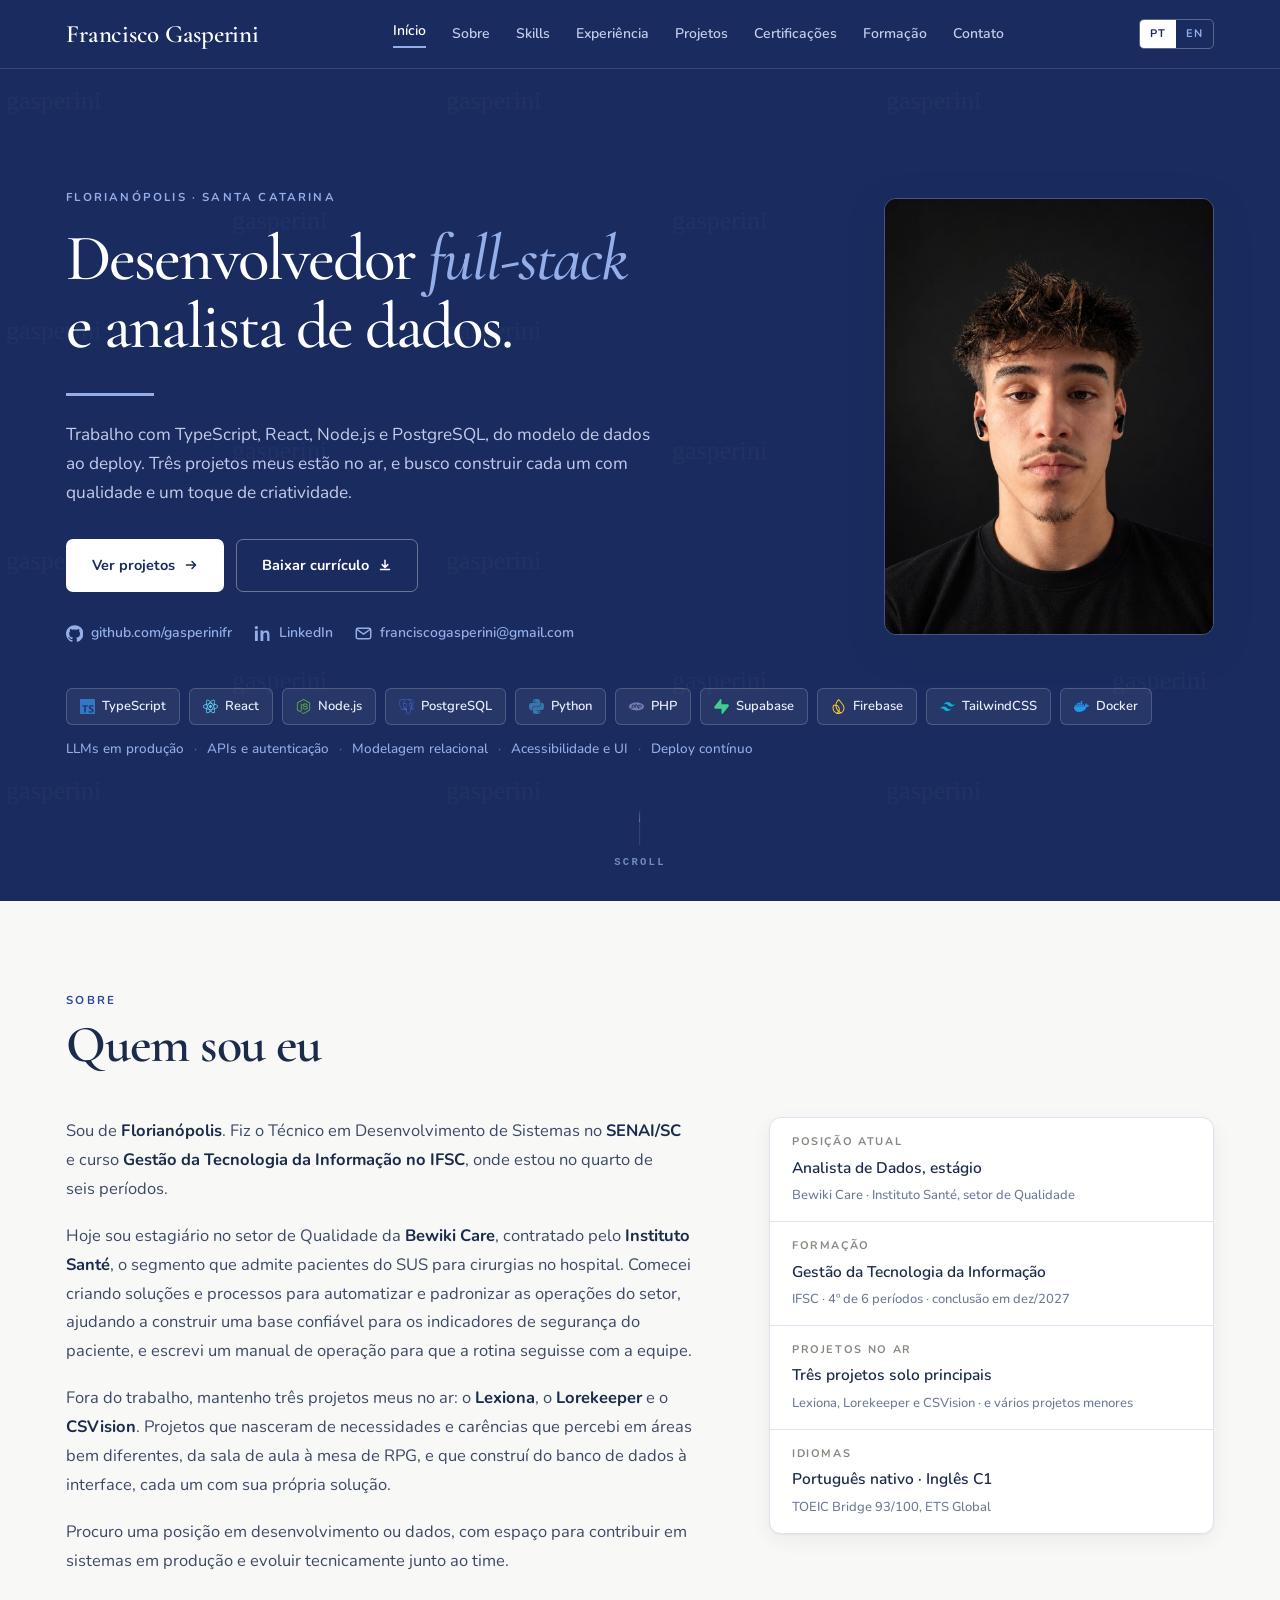
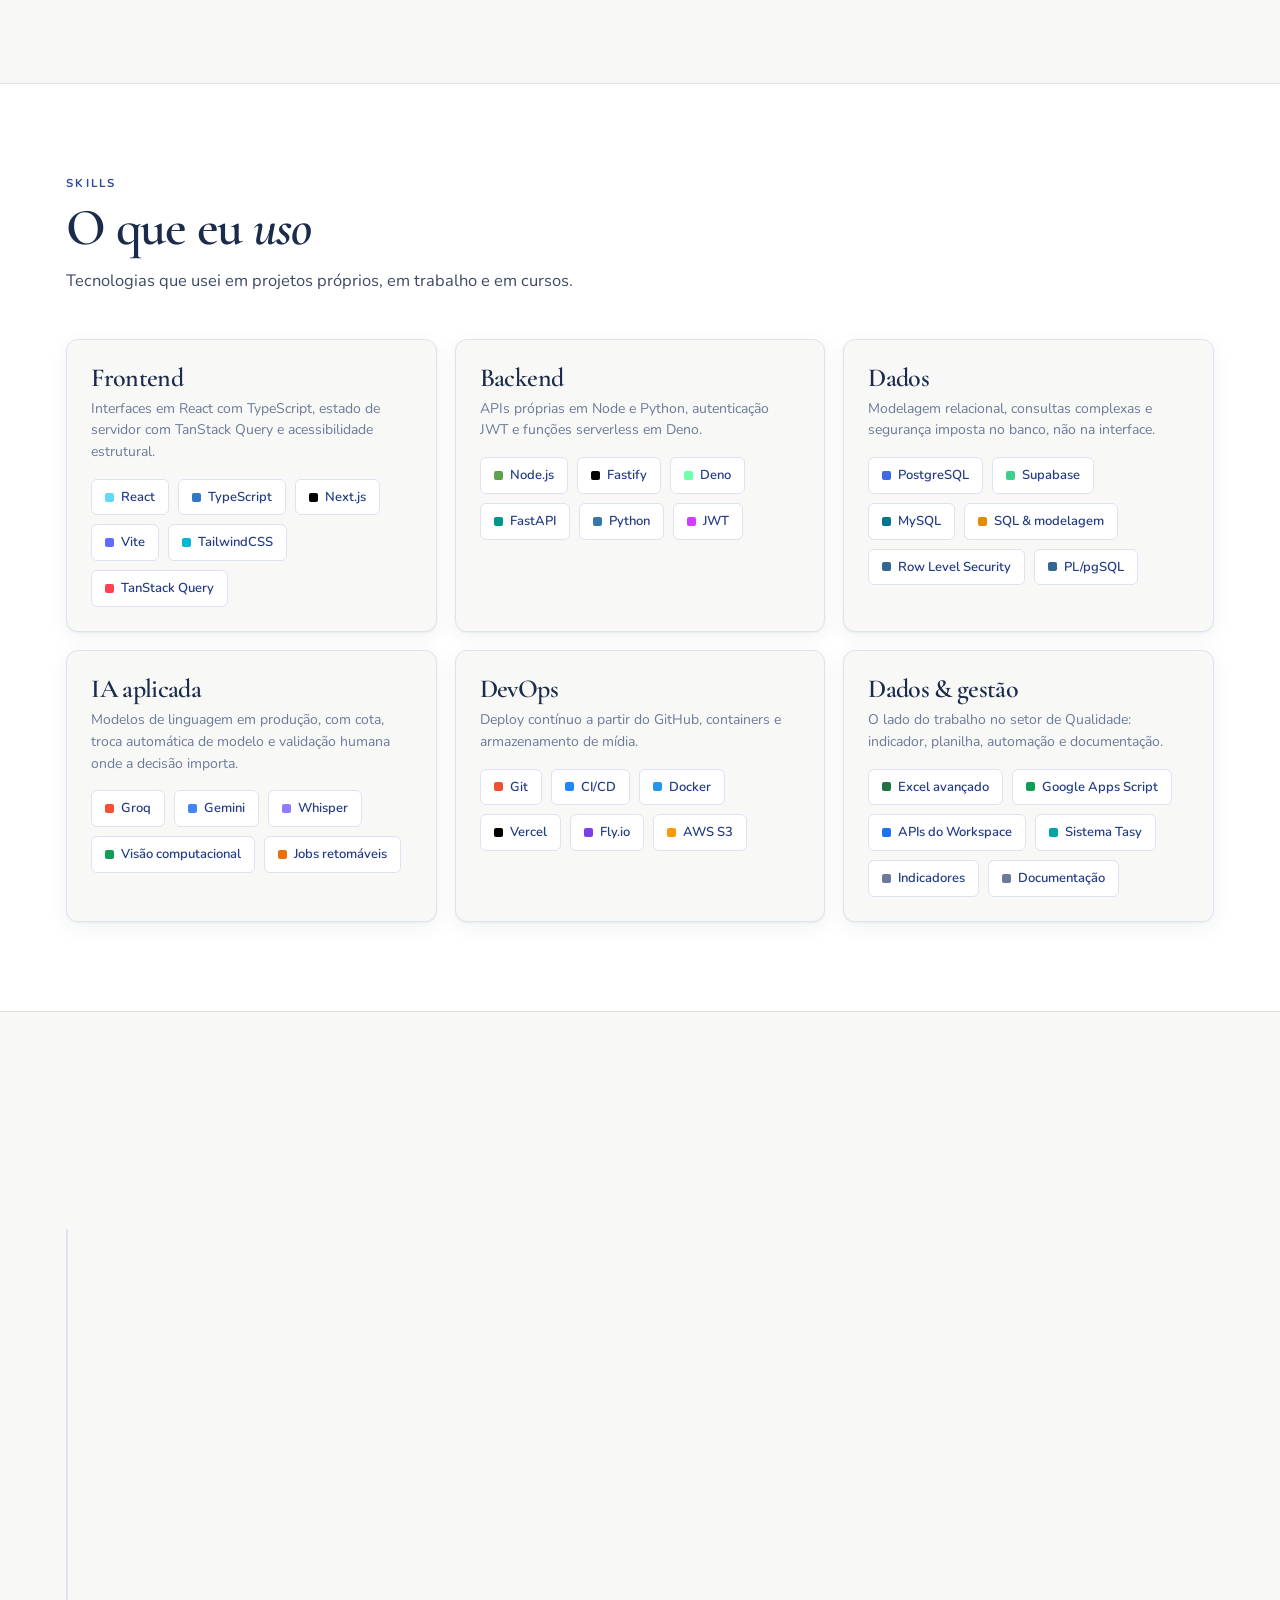
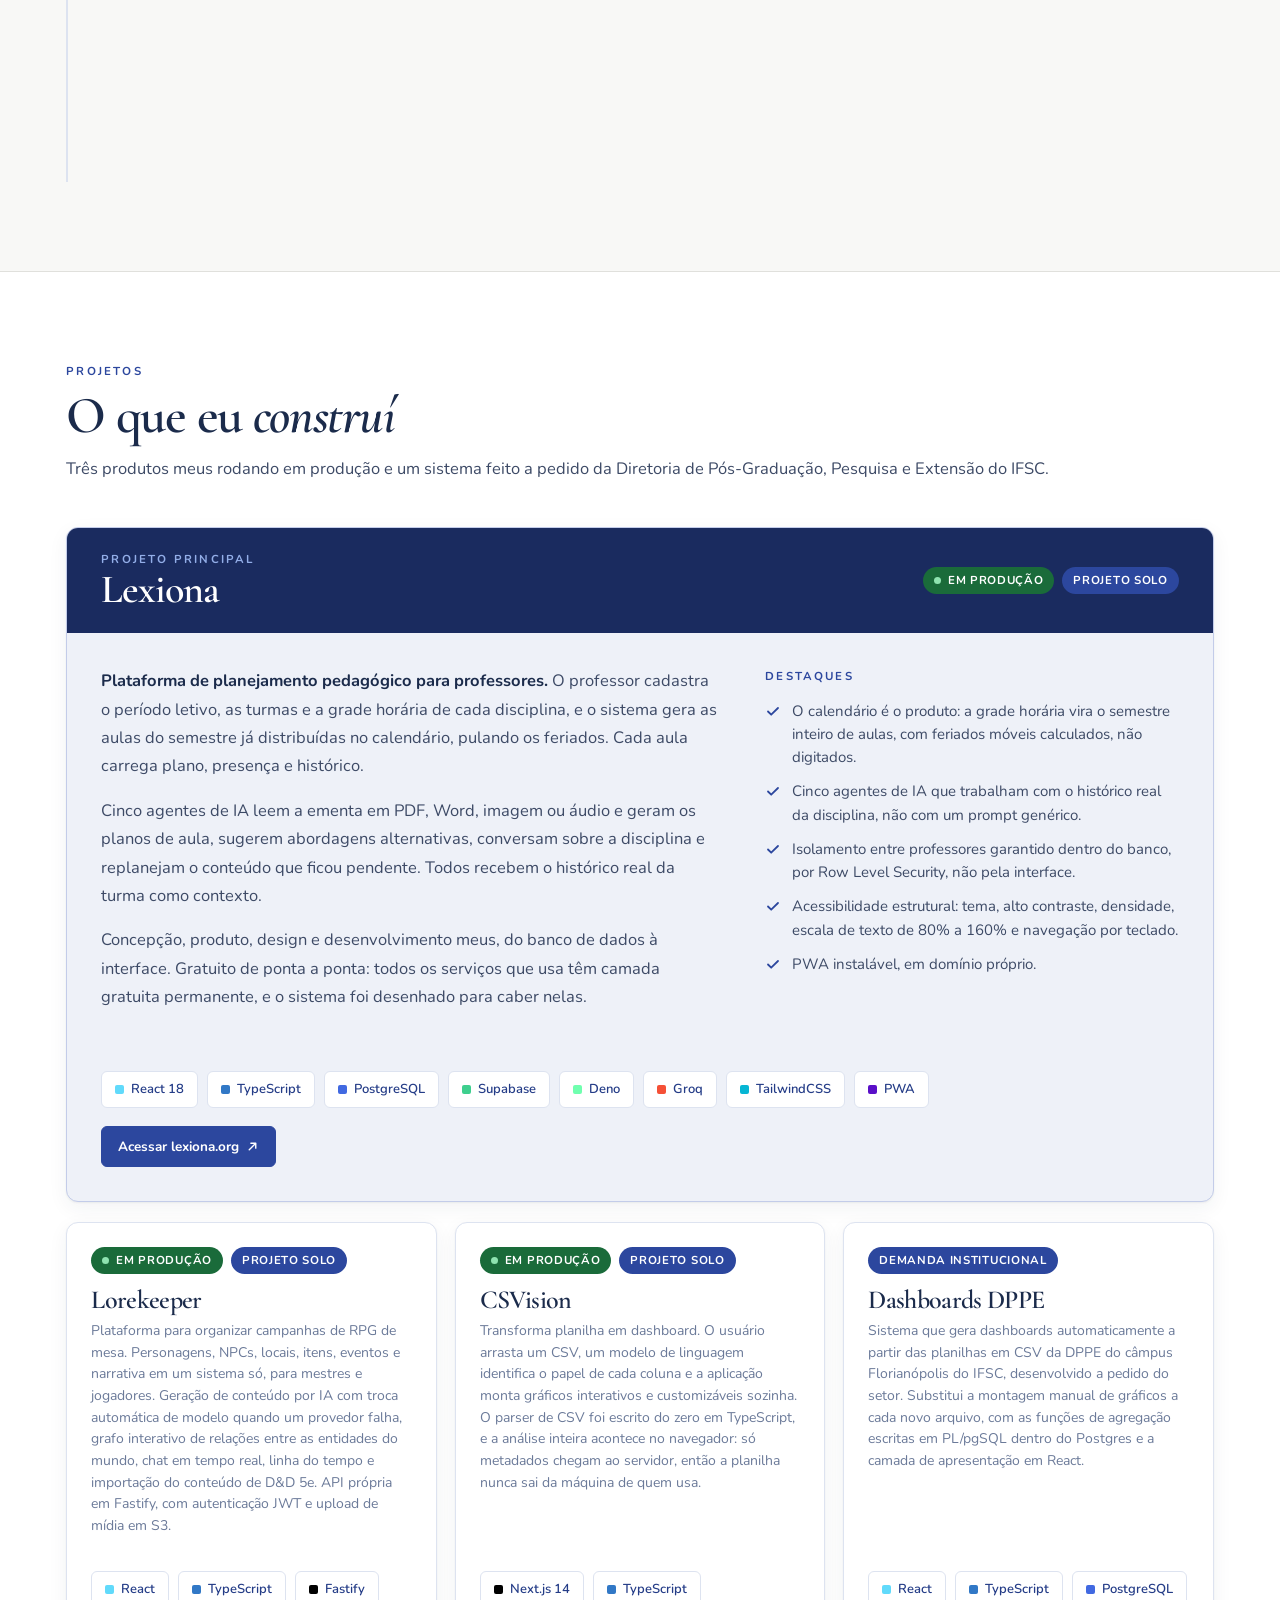
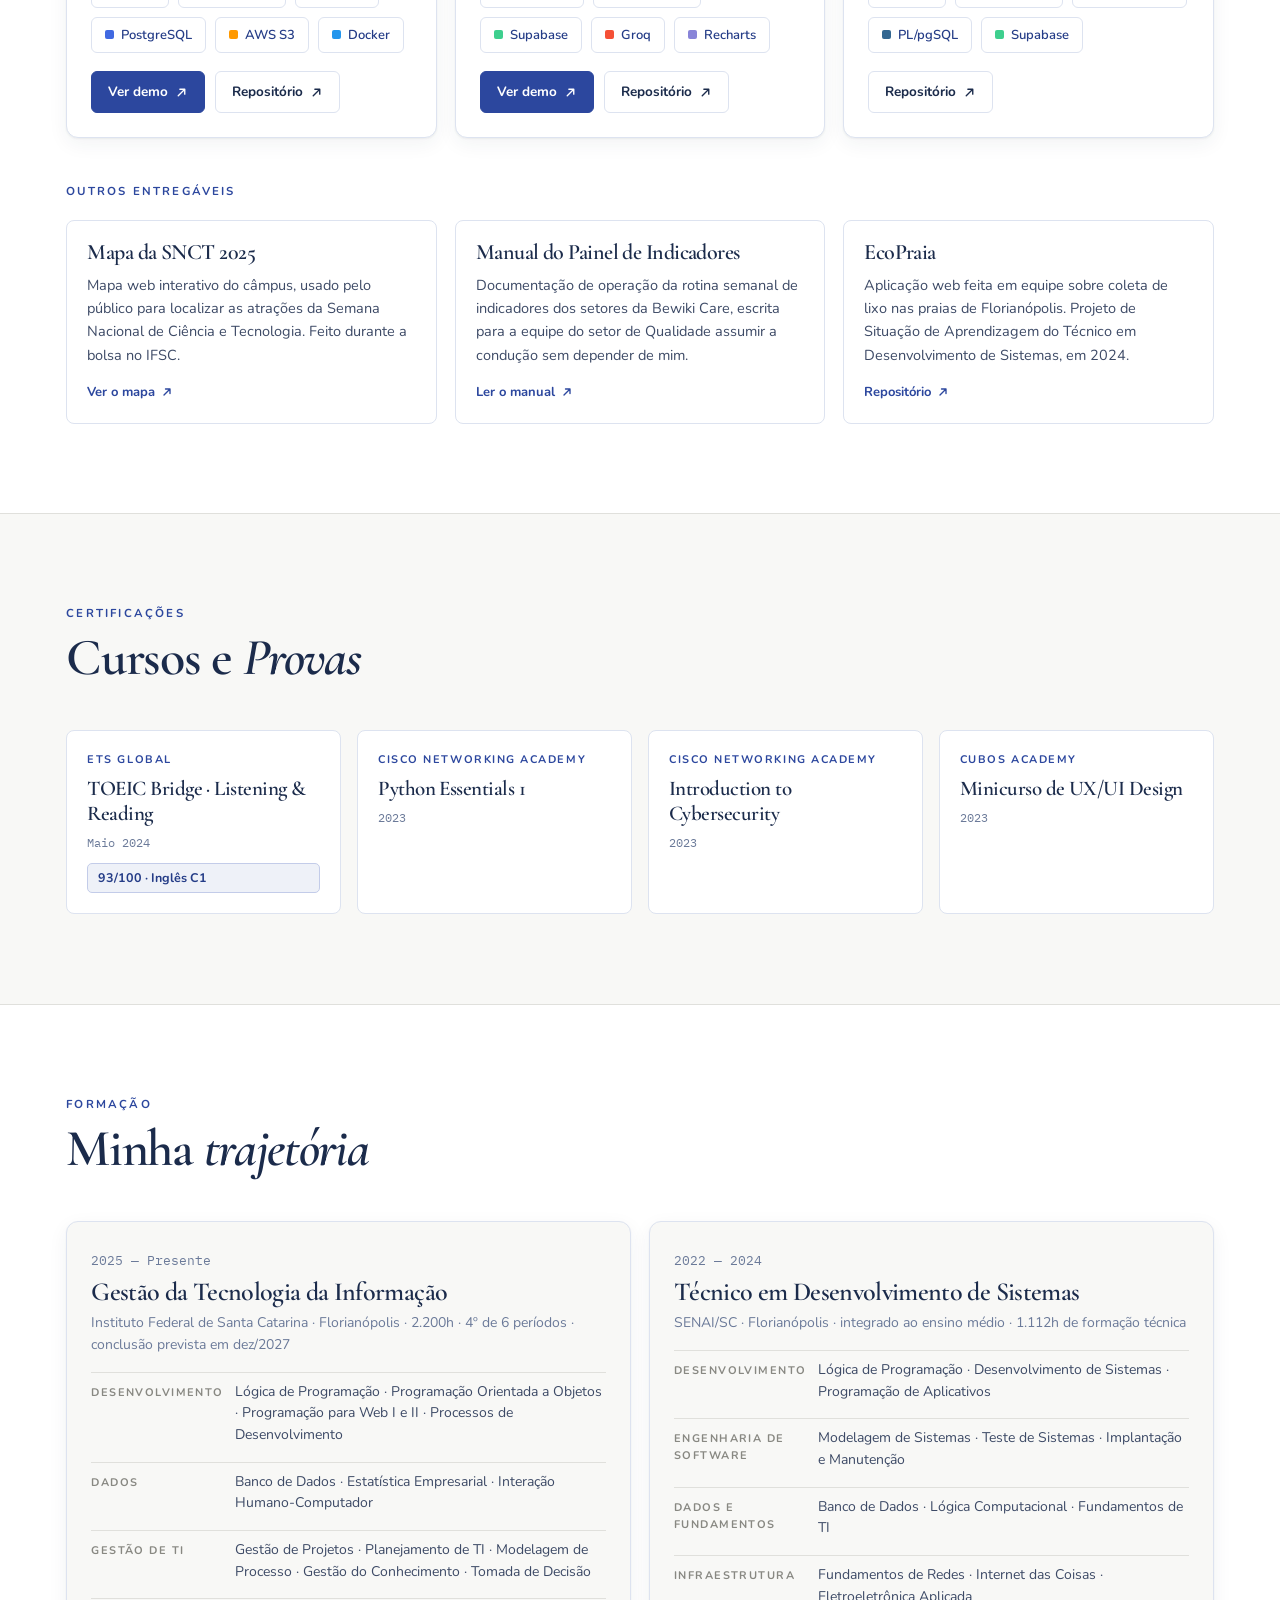
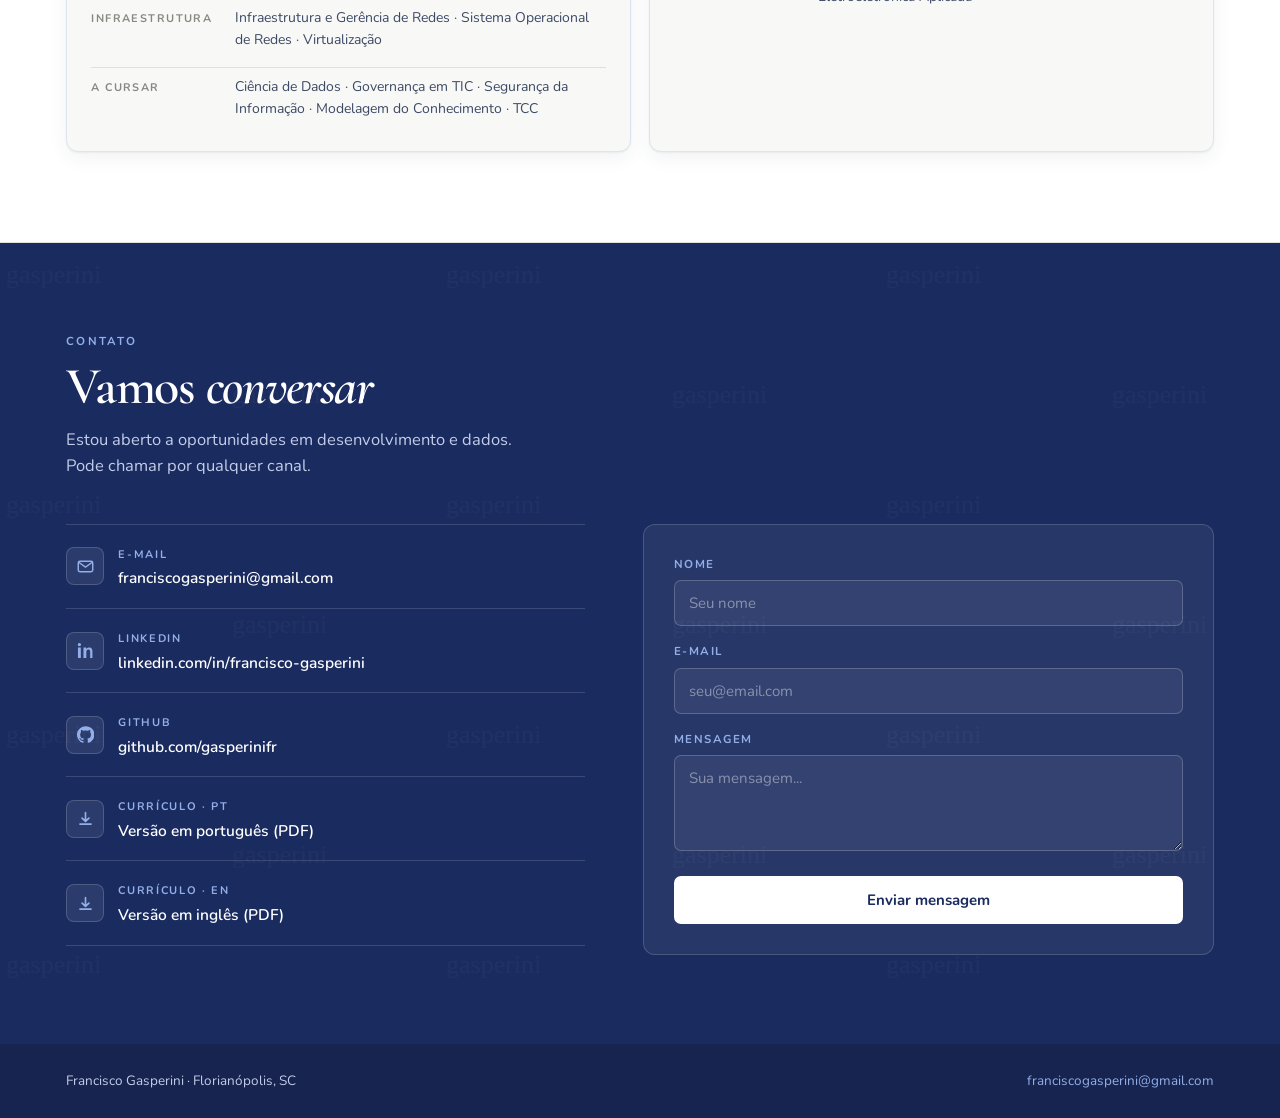
==== commit c9eccc1b: "Põe Bewiki Care à frente do Instituto Santé e ajusta o texto do manual - "escrevi o manual de operaç" ====
--- a/index.html
+++ b/index.html
@@ -333,7 +333,7 @@
     <div class="sobre-in">
       <div class="sobre-txt rv">
         <p>Sou de <strong>Florianópolis</strong>. Fiz o Técnico em Desenvolvimento de Sistemas no <strong>SENAI/SC</strong> e curso <strong>Gestão da Tecnologia da Informação no IFSC</strong>, onde estou no quarto de seis períodos.</p>
-        <p>Hoje sou estagiário no setor de Qualidade da <strong>Bewiki Care</strong>, contratado pelo <strong>Instituto Santé</strong>, o segmento que admite pacientes do SUS para cirurgias no hospital. Comecei criando soluções e processos para automatizar e padronizar as operações do setor, ajudando a construir uma base confiável para os indicadores de segurança do paciente, e escrevi o manual de operação para que a rotina seguisse com a equipe.</p>
+        <p>Hoje sou estagiário no setor de Qualidade da <strong>Bewiki Care</strong>, contratado pelo <strong>Instituto Santé</strong>, o segmento que admite pacientes do SUS para cirurgias no hospital. Comecei criando soluções e processos para automatizar e padronizar as operações do setor, ajudando a construir uma base confiável para os indicadores de segurança do paciente, e escrevi um manual de operação para que a rotina seguisse com a equipe.</p>
         <p>Fora do trabalho, mantenho três projetos meus no ar: o <strong>Lexiona</strong>, o <strong>Lorekeeper</strong> e o <strong>CSVision</strong>. Projetos que nasceram de necessidades e carências que percebi em áreas bem diferentes, da sala de aula à mesa de RPG, e que construí do banco de dados à interface, cada um com sua própria solução.</p>
         <p>Procuro uma posição em desenvolvimento ou dados, com espaço para contribuir em sistemas em produção e evoluir tecnicamente junto ao time.</p>
       </div>
@@ -342,7 +342,7 @@
           <div class="fato">
             <dt>Posição atual</dt>
             <dd>Analista de Dados, estágio</dd>
-            <p class="mini">Instituto Santé · Bewiki Care, setor de Qualidade</p>
+            <p class="mini">Bewiki Care · Instituto Santé, setor de Qualidade</p>
           </div>
           <div class="fato">
             <dt>Formação</dt>
@@ -459,12 +459,12 @@
     <div class="exp">
       <article class="exp-item atual rv">
         <div class="exp-topo">
-          <h3>Instituto Santé · Bewiki Care</h3>
+          <h3>Bewiki Care · Instituto Santé</h3>
           <span class="selo selo-vivo"><i class="bolinha"></i>Atual</span>
         </div>
         <div class="exp-cargo">Analista de Dados, estágio · Setor de Qualidade e Segurança do Paciente</div>
         <div class="exp-data">Ago 2026 — Presente · Florianópolis, SC</div>
-        <p>Reviso os registros de qualidade e segurança do paciente, aponto inconsistências e consolido os indicadores acompanhados pela gestão. Automatizei a rotina semanal de consolidação e envio desses indicadores, hoje executada sem supervisão, com processamento em lotes, tratamento de falha, controle de consumo de API e testes automatizados. Integrei modelos de linguagem à triagem dos registros inconsistentes, com validação humana obrigatória antes de qualquer decisão. Documentei a arquitetura e escrevi o manual de operação, transferindo a condução da rotina para a equipe do setor.</p>
+        <p>Reviso os registros de qualidade e segurança do paciente, aponto inconsistências e consolido os indicadores acompanhados pela gestão. Automatizei a rotina semanal de consolidação e envio desses indicadores, hoje executada sem supervisão, com processamento em lotes, tratamento de falha, controle de consumo de API e testes automatizados. Integrei modelos de linguagem à triagem dos registros inconsistentes, com validação humana obrigatória antes de qualquer decisão. Documentei a arquitetura e escrevi um manual de operação, transferindo a condução da rotina para a equipe do setor.</p>
         <div class="tags">
           <span class="tag">Análise de dados</span><span class="tag">Automação</span><span class="tag">Google Apps Script</span><span class="tag">LLMs</span><span class="tag">Sistema Tasy</span><span class="tag">Documentação</span>
         </div>
@@ -615,7 +615,7 @@
       </div>
       <div class="outro rv">
         <h4>Manual do Painel de Indicadores</h4>
-        <p>Documentação de operação da rotina semanal de indicadores do Instituto Santé, escrita para a equipe do setor de Qualidade assumir a condução sem depender de mim.</p>
+        <p>Documentação de operação da rotina semanal de indicadores dos setores da Bewiki Care, escrita para a equipe do setor de Qualidade assumir a condução sem depender de mim.</p>
         <a href="https://gasperinifr.github.io/Manual-do-Painel-de-Indicadores-Bewiki/" target="_blank" rel="noopener">Ler o manual
           <svg width="12" height="12" viewBox="0 0 16 16" fill="none" stroke="currentColor" stroke-width="1.8" stroke-linecap="round" stroke-linejoin="round"><path d="M4 12L12 4M6 4h6v6"/></svg></a>
       </div>
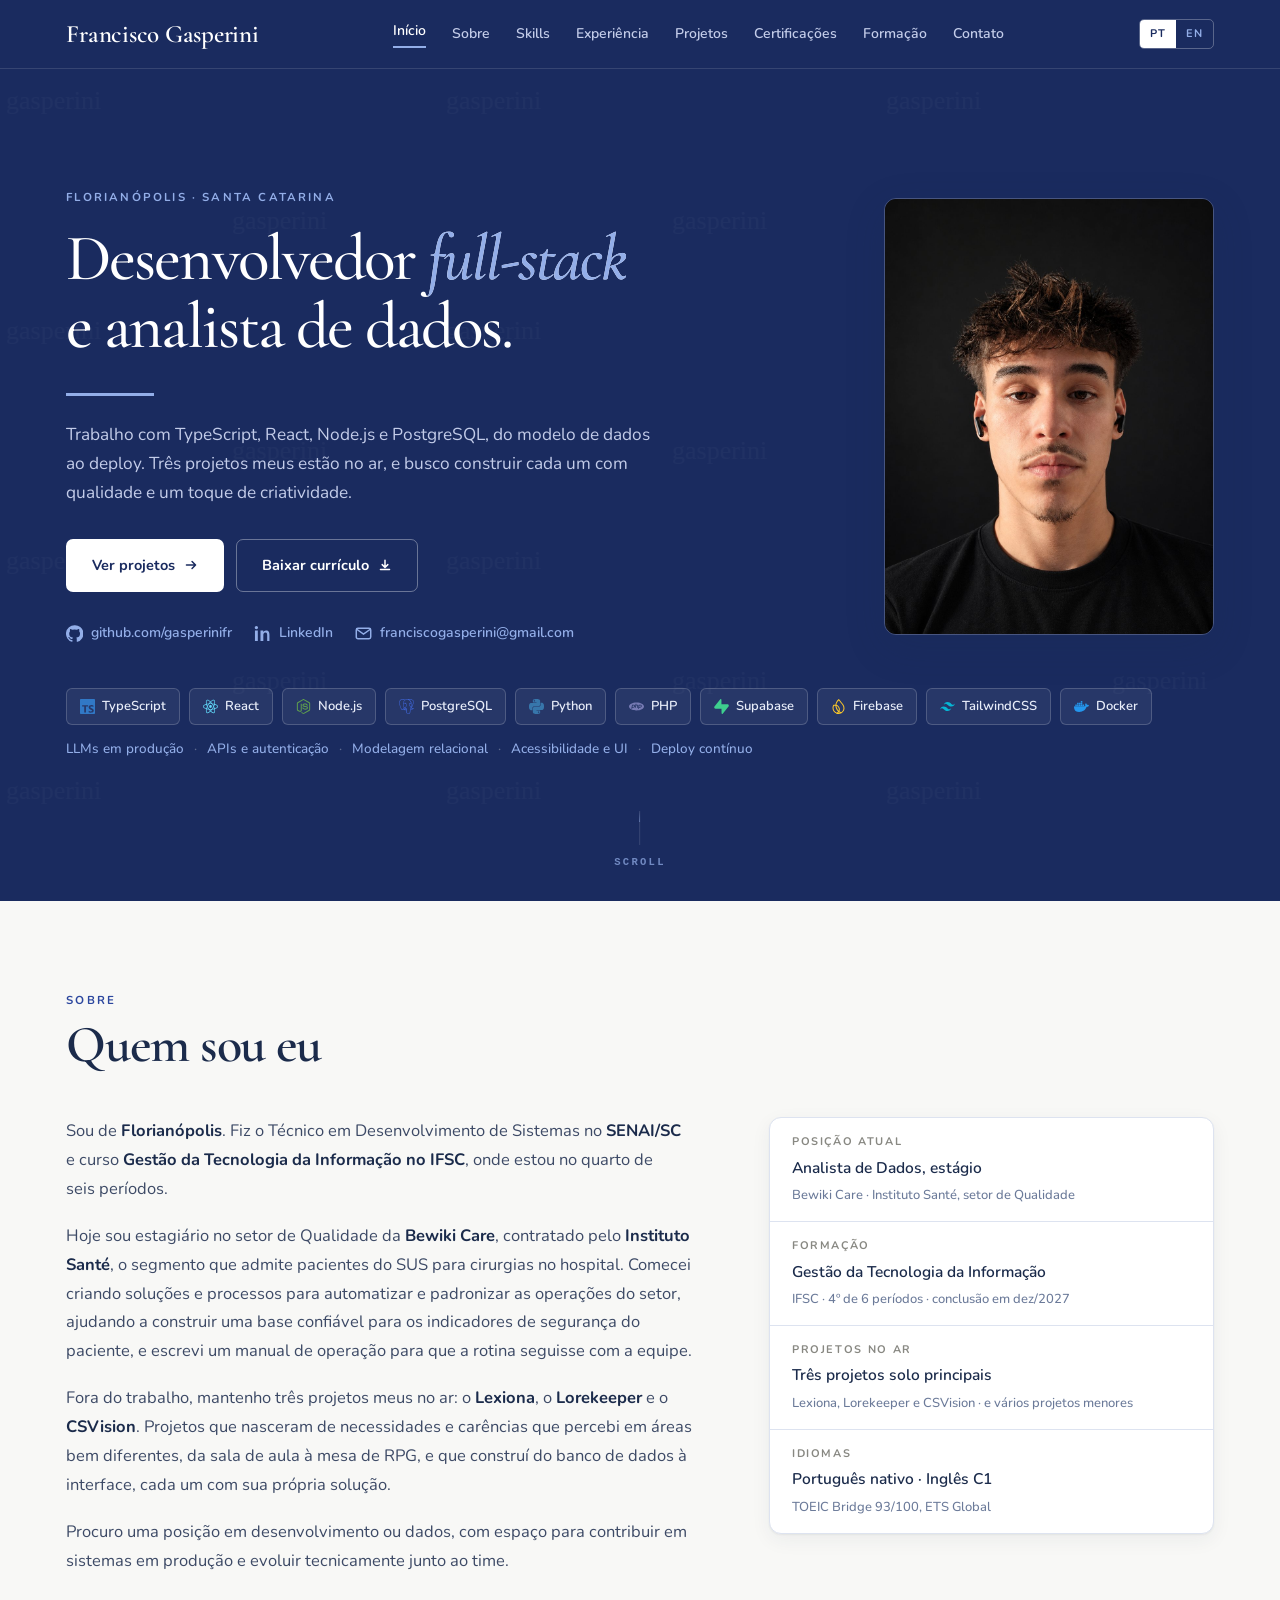
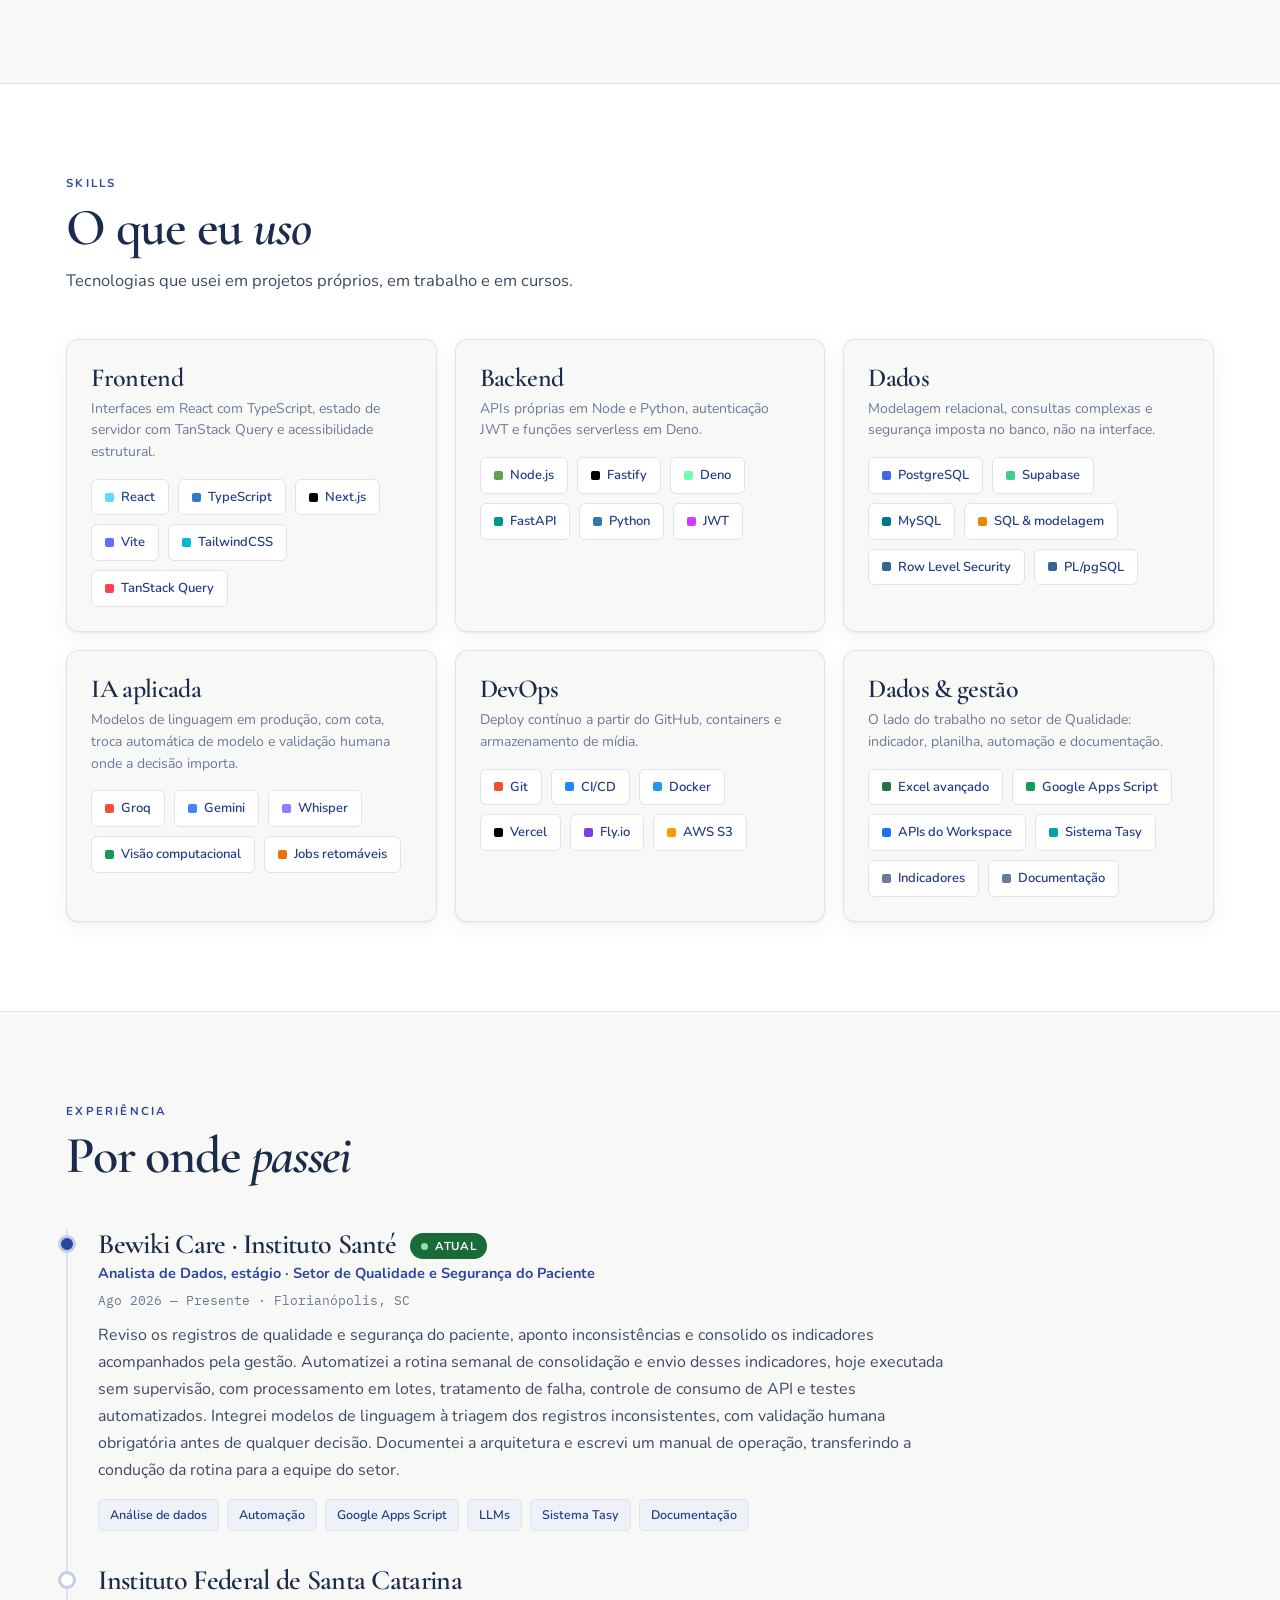
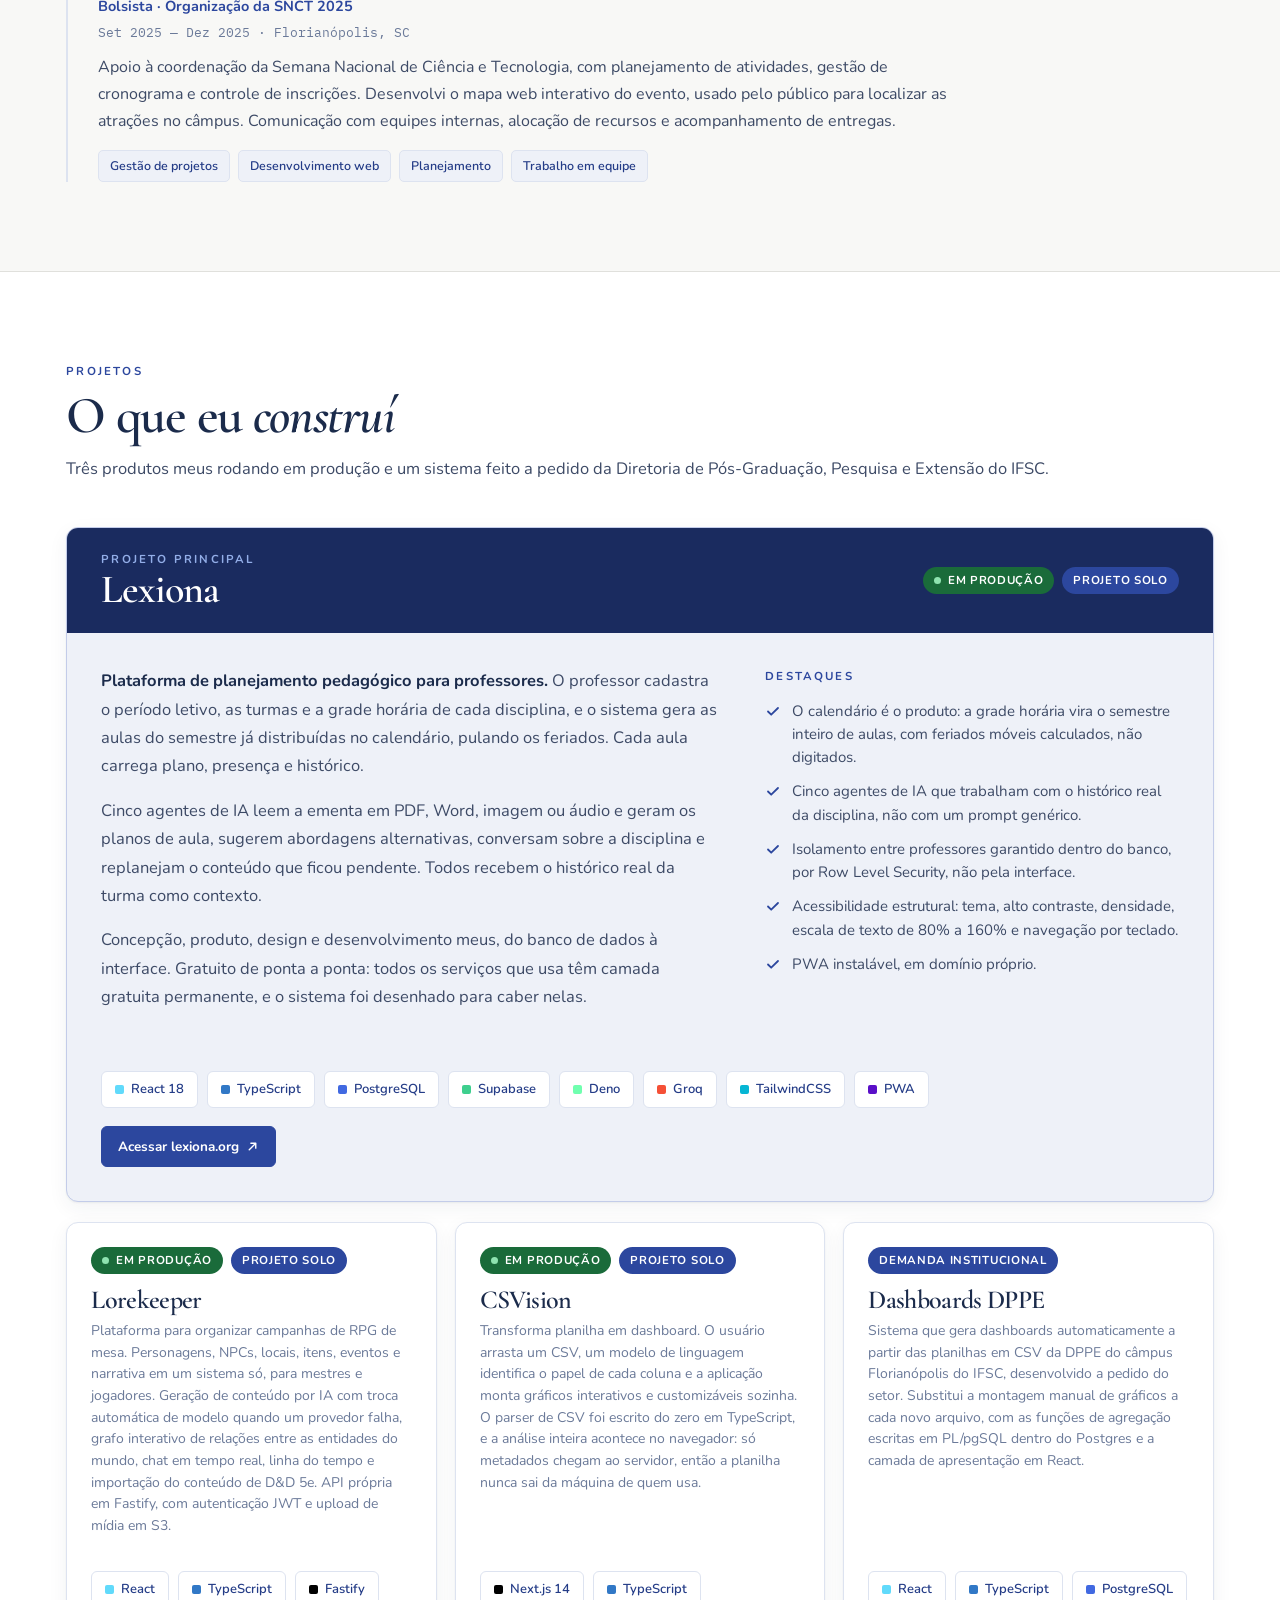
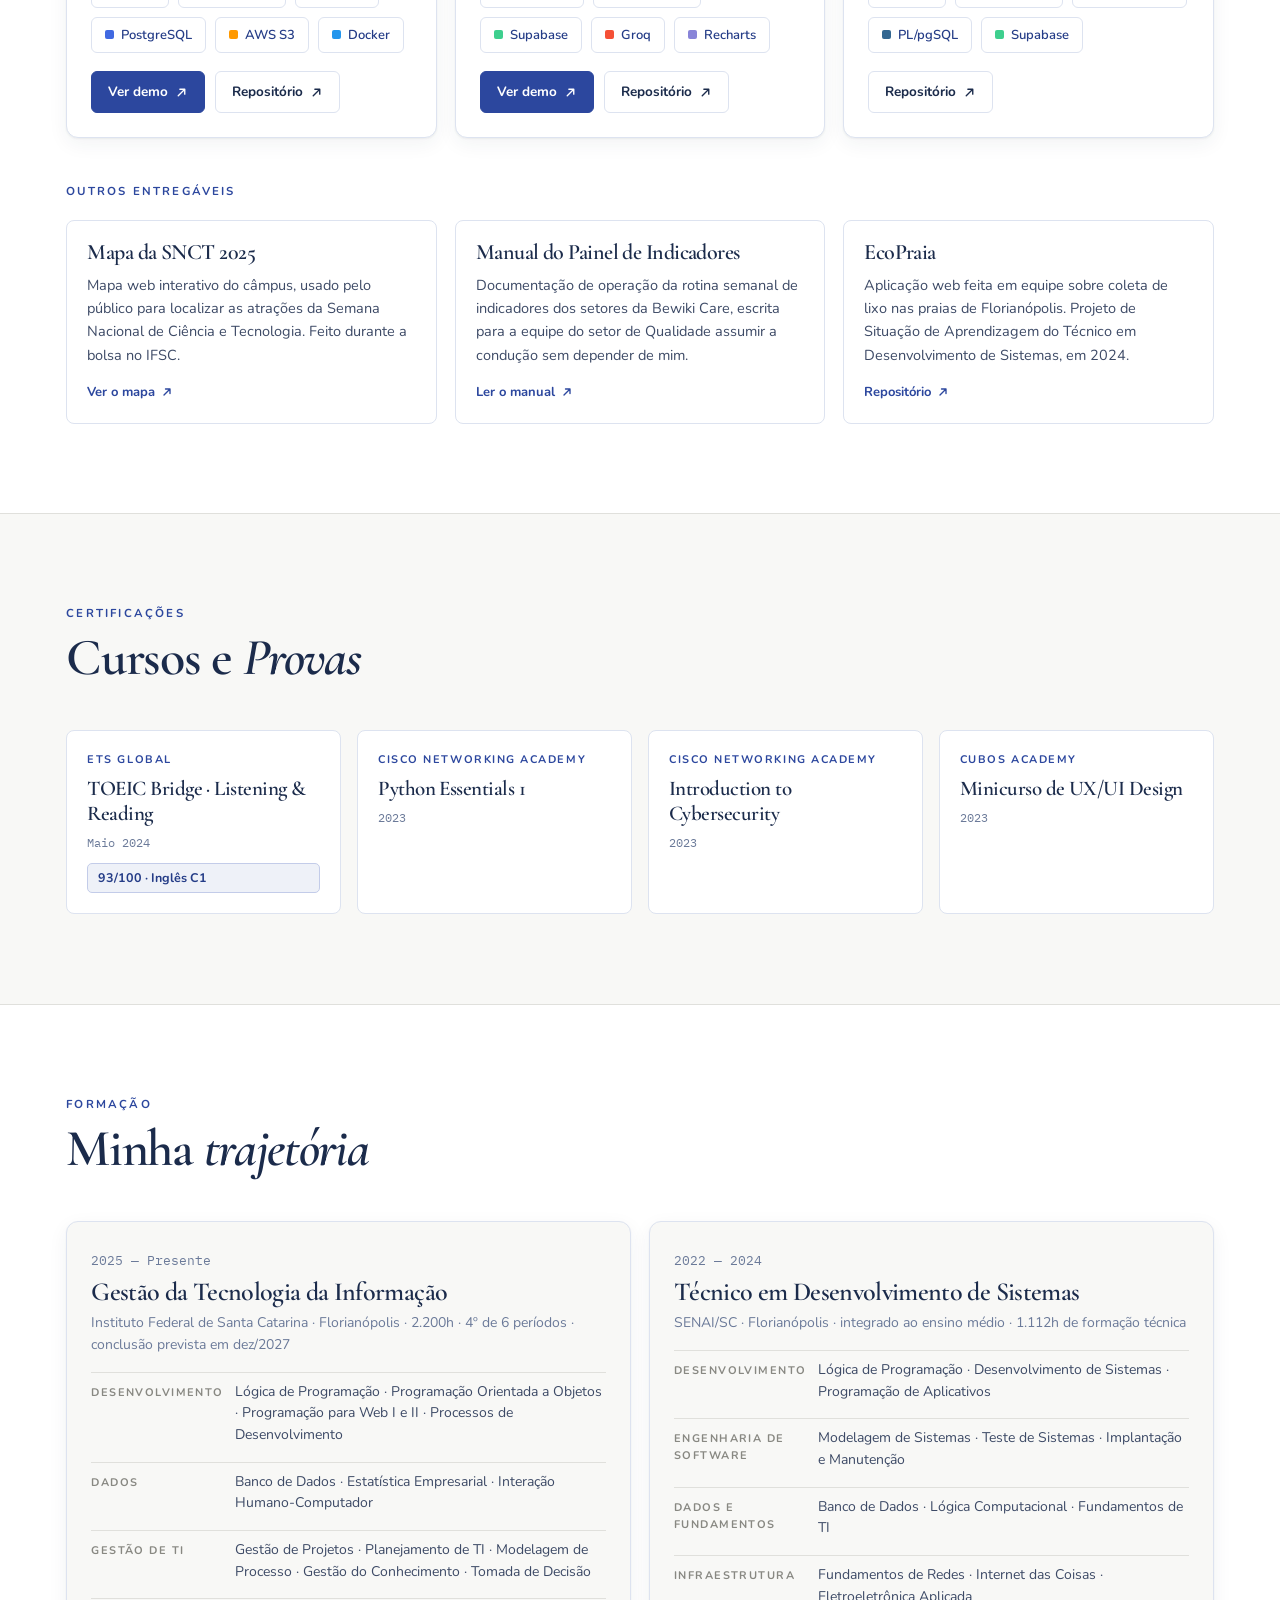
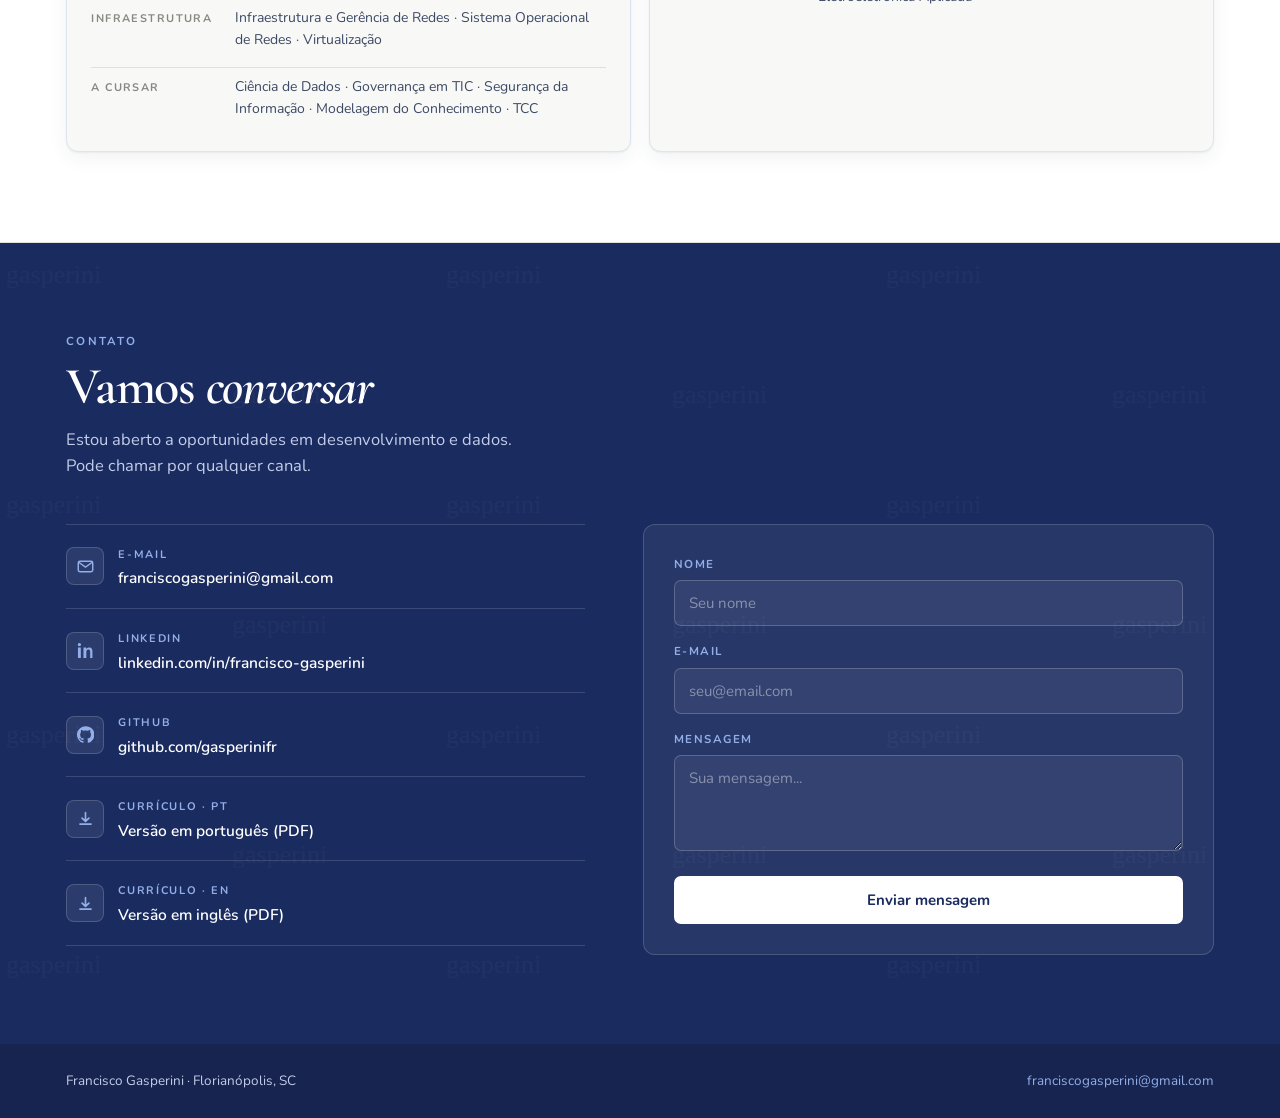
==== commit 146f36e2: "Faz um feixe de neon atravessar o título do hero O feixe pinta os próprios glifos com background-cli" ====
--- a/index.html
+++ b/index.html
@@ -86,8 +86,57 @@
 /* ---------- hero ---------- */
 .hero{background-color:var(--navy);color:#fff;padding:clamp(52px,7vw,88px) 0 clamp(88px,9vw,110px);position:relative;display:flex;flex-direction:column;justify-content:center;min-height:calc(100vh - 68px);min-height:calc(100svh - 68px)}
 .hero-in{display:grid;grid-template-columns:minmax(0,1fr) 330px;gap:clamp(36px,5vw,72px);align-items:center}
-.hero h1{font-size:clamp(38px,5.1vw,74px);font-weight:500;letter-spacing:-0.03em;line-height:1.04;margin-top:18px;color:#fff;text-wrap:balance}
+.hero h1{font-size:clamp(38px,5.1vw,74px);font-weight:500;letter-spacing:-0.03em;line-height:1.04;margin-top:18px;color:#fff;text-wrap:balance;position:relative;width:fit-content}
 .hero h1 .it{color:var(--azul-300);white-space:nowrap}
+/* ---------- feixe que atravessa o titulo ---------- */
+/* Tudo aqui e background-clip:text: o feixe pinta os proprios glifos e por
+   construcao nao vaza do contorno da fonte. Nada e desenhado por cima do fundo.
+   O traco mergulha em azul escuro antes do nucleo ciano de proposito: o texto e
+   branco, ja no teto de luminancia, entao so o contraste com um azul mais escuro
+   faz o nucleo ler como tubo de neon aceso.
+   O <h1> e o .it sao caixas diferentes, cada um com seu gradiente; --dx alinha o
+   do .it ao do titulo. O JS mede --h1w e --dx no load, no fonts.ready e no
+   resize. O trajeto vai de -bw ate h1w: nesses extremos a banda ja esta inteira
+   fora do texto, e folga alem disso so gastaria ciclo em espaco vazio. */
+.hero h1{--bw:96px;--h1w:640px;--dx:0px}
+@supports ((-webkit-background-clip:text) or (background-clip:text)){
+  .hero h1,.hero h1 .it{-webkit-background-clip:text;background-clip:text;color:transparent;background-repeat:no-repeat,no-repeat;background-size:var(--bw) 130%,100% 100%;animation:feixe-varre 4.76s cubic-bezier(.4,.05,.35,1) infinite}
+  .hero h1{background-image:linear-gradient(96deg,rgb(255 255 255 / 0%) 0,rgb(255 255 255 / 0%) 22%,rgb(224 234 252 / 30%) 33%,rgb(240 246 255 / 78%) 43%,#FFFFFF 50%,rgb(240 246 255 / 78%) 57%,rgb(224 234 252 / 30%) 67%,rgb(255 255 255 / 0%) 78%,rgb(255 255 255 / 0%) 100%),linear-gradient(#fff,#fff);background-position:calc(-1 * var(--bw)) 0,0 0}
+  .hero h1 .it{background-image:linear-gradient(96deg,rgb(60 150 255 / 0%) 0,rgb(60 150 255 / 0%) 21%,rgb(52 145 255 / 55%) 31%,#1E8FFF 41%,#5FE2FF 47%,#A5FAFF 50%,#5FE2FF 53%,#1E8FFF 59%,rgb(52 145 255 / 55%) 69%,rgb(60 150 255 / 0%) 79%,rgb(60 150 255 / 0%) 100%),linear-gradient(var(--azul-300),var(--azul-300));background-position:calc(-1 * var(--bw)) 0,0 0}
+}
+.hero h1 .it{--dx:var(--dxit,0px)}
+/* halo do neon: copias do titulo, desfocadas em dois graus e somadas em screen.
+   Sao copias do texto, entao o brilho tem a forma das letras e escapa poucos
+   pixels do contorno -- nao e uma barra sobre o fundo. Sem a camada de base sob
+   a banda, so acende onde o feixe esta passando. */
+.hero h1 .brilho{position:absolute;inset:0;z-index:1;pointer-events:none;-webkit-background-clip:text;background-clip:text;color:transparent;background-repeat:no-repeat,no-repeat;background-size:var(--bw) 130%,100% 100%;background-position:calc(-1 * var(--bw)) 0,0 0;mix-blend-mode:screen;background-image:linear-gradient(96deg,rgb(255 255 255 / 0%) 0,rgb(255 255 255 / 0%) 22%,rgb(224 234 252 / 30%) 33%,rgb(240 246 255 / 78%) 43%,#FFFFFF 50%,rgb(240 246 255 / 78%) 57%,rgb(224 234 252 / 30%) 67%,rgb(255 255 255 / 0%) 78%,rgb(255 255 255 / 0%) 100%),linear-gradient(rgb(0 0 0 / 0%),rgb(0 0 0 / 0%));animation:feixe-varre 4.76s cubic-bezier(.4,.05,.35,1) infinite}
+.hero h1 .brilho .it{background-image:linear-gradient(96deg,rgb(60 150 255 / 0%) 0,rgb(60 150 255 / 0%) 21%,rgb(52 145 255 / 55%) 31%,#1E8FFF 41%,#5FE2FF 47%,#A5FAFF 50%,#5FE2FF 53%,#1E8FFF 59%,rgb(52 145 255 / 55%) 69%,rgb(60 150 255 / 0%) 79%,rgb(60 150 255 / 0%) 100%),linear-gradient(rgb(0 0 0 / 0%),rgb(0 0 0 / 0%))}
+.hero h1 .brilho-a{filter:blur(.055em)}
+.hero h1 .brilho-b{filter:blur(.17em);opacity:.7}
+@keyframes feixe-varre{
+  /* ciclo de 4,76s: ida 2,61s / parada 0,49s / volta 0,73s / repouso 0,93s.
+     O silencio percebido e maior que o repouso: fora dele o feixe ainda percorre
+     o trecho entre o ponto de estacionamento e a borda do texto, nas duas
+     pontas. Somado, da 1,5s sem nada aceso. A volta tem curva propria,
+     declarada no quadro em que ela comeca. */
+  0%{background-position-x:calc(-1 * var(--bw) - var(--dx)),0px}
+  54.8%{background-position-x:calc(var(--h1w) - var(--dx)),0px}
+  65.1%{background-position-x:calc(var(--h1w) - var(--dx)),0px;animation-timing-function:cubic-bezier(.55,0,.25,1)}
+  80.5%,100%{background-position-x:calc(-1 * var(--bw) - var(--dx)),0px}
+}
+.estrelas{position:absolute;right:-6px;top:0;width:0;height:0;z-index:3;pointer-events:none}
+.estrelas svg{position:absolute;fill:#EDF4FF;opacity:0;transform:scale(.1);transform-origin:50% 50%;filter:drop-shadow(0 0 8px rgb(122 172 255 / 95%));animation:pisca 4.76s ease-out infinite}
+.estrelas .e1{width:38px;height:38px;left:-6px;top:0}
+.estrelas .e2{width:20px;height:20px;left:26px;top:-16px;animation-delay:.1s}
+.estrelas .e3{width:13px;height:13px;left:18px;top:38px;animation-delay:.2s}
+@keyframes pisca{
+  0%,54%{opacity:0;transform:scale(.1) rotate(-22deg)}
+  56.8%{opacity:1;transform:scale(1.14) rotate(0deg)}
+  58.8%{opacity:.72;transform:scale(.7) rotate(6deg)}
+  60.8%{opacity:1;transform:scale(1.02) rotate(0deg)}
+  64.5%{opacity:0;transform:scale(.15) rotate(20deg)}
+  100%{opacity:0;transform:scale(.15) rotate(20deg)}
+}
 .regua{width:88px;height:3px;background:var(--azul-300);margin-top:clamp(22px,3vw,32px)}
 .hero p.lead{font-size:clamp(16px,1.35vw,18px);line-height:1.68;color:var(--azul-200);max-width:600px;margin-top:24px;text-wrap:pretty}
 .acoes{display:flex;flex-wrap:wrap;gap:12px;margin-top:32px}
@@ -229,6 +278,8 @@
   .rv{opacity:1;transform:none;transition:none}
   .btn:hover,.card:hover{transform:none}
   .rolar-cometa{animation:none;top:12px;height:10px;background:currentColor}
+  .hero h1,.hero h1 .it{animation:none;background-position:-9999px 0,0 0}
+  .estrelas,.hero h1 .brilho{display:none}
 }
 
 /* ---------- responsivo ---------- */
@@ -280,7 +331,7 @@
   <div class="wrap hero-in">
     <div>
       <div class="rotulo rotulo-claro">Florianópolis · Santa Catarina</div>
-      <h1>Desenvolvedor <span class="it">full-stack</span><br>e analista de dados.</h1>
+      <h1>Desenvolvedor <span class="it">full-stack</span><br>e analista de dados.<span class="estrelas" aria-hidden="true"><svg class="e1" viewBox="0 0 24 24" aria-hidden="true" focusable="false"><path d="M12 0C12.6 6.4 17.6 11.4 24 12c-6.4.6-11.4 5.6-12 12-.6-6.4-5.6-11.4-12-12C6.4 11.4 11.4 6.4 12 0Z"/></svg><svg class="e2" viewBox="0 0 24 24" aria-hidden="true" focusable="false"><path d="M12 0C12.6 6.4 17.6 11.4 24 12c-6.4.6-11.4 5.6-12 12-.6-6.4-5.6-11.4-12-12C6.4 11.4 11.4 6.4 12 0Z"/></svg><svg class="e3" viewBox="0 0 24 24" aria-hidden="true" focusable="false"><path d="M12 0C12.6 6.4 17.6 11.4 24 12c-6.4.6-11.4 5.6-12 12-.6-6.4-5.6-11.4-12-12C6.4 11.4 11.4 6.4 12 0Z"/></svg></span></h1>
       <div class="regua"></div>
       <p class="lead">Trabalho com TypeScript, React, Node.js e PostgreSQL, do modelo de dados ao deploy. Três projetos meus estão no ar, e busco construir cada um com qualidade e um toque de criatividade.</p>
       <div class="acoes">
@@ -820,6 +871,35 @@
       if (window.location.hash) link.href = `${link.getAttribute('href').split('#')[0]}${window.location.hash}`;
     });
   });
+
+  // O feixe do titulo e pintado por dois gradientes independentes (o do <h1> e o
+  // do .it). Eles so andam juntos se souberem a largura do titulo e onde a
+  // palavra destacada comeca. As fontes web mudam essas medidas depois do
+  // primeiro paint, por isso remede no fonts.ready.
+  const tituloFeixe = document.querySelector('.hero h1');
+  if (tituloFeixe) {
+    const destaque = tituloFeixe.querySelector('.it');
+    const medir = () => {
+      const t = tituloFeixe.getBoundingClientRect();
+      tituloFeixe.style.setProperty('--h1w', `${t.width}px`);
+      if (destaque) tituloFeixe.style.setProperty('--dxit', `${destaque.getBoundingClientRect().left - t.left}px`);
+    };
+    // Halo do neon: duas copias do titulo, desfocadas em graus diferentes. Sao
+    // copias do texto, entao o brilho toma a forma das letras. Montadas aqui e
+    // nao no HTML para o titulo nao ficar escrito tres vezes no documento.
+    const conteudo = [...tituloFeixe.childNodes]
+      .filter(n => !(n.nodeType === 1 && n.classList.contains('estrelas')));
+    for (const grau of ['a', 'b']) {
+      const copia = document.createElement('span');
+      copia.className = `brilho brilho-${grau}`;
+      copia.setAttribute('aria-hidden', 'true');
+      conteudo.forEach(n => copia.appendChild(n.cloneNode(true)));
+      tituloFeixe.insertBefore(copia, tituloFeixe.firstChild);
+    }
+    medir();
+    document.fonts.ready.then(medir);
+    window.addEventListener('resize', medir, { passive: true });
+  }
 
   async function handleSubmit(e) {
     e.preventDefault();
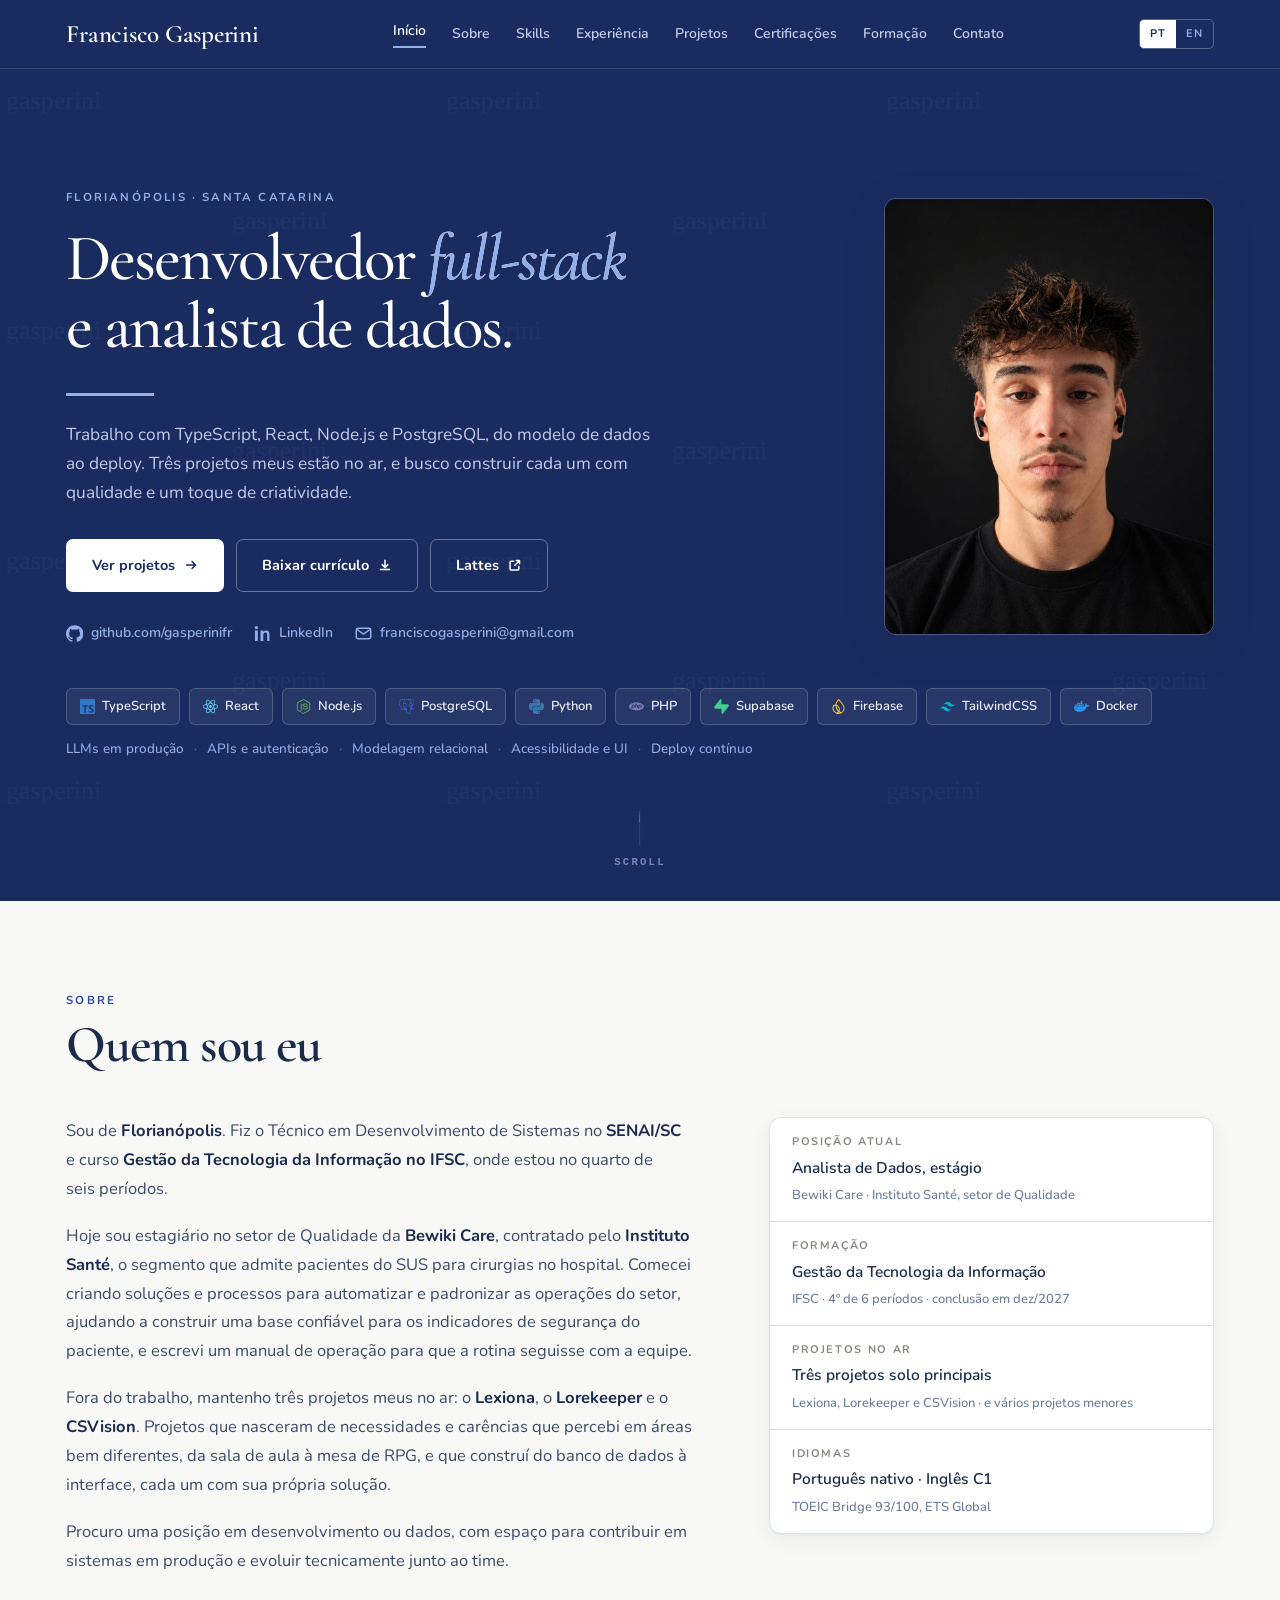
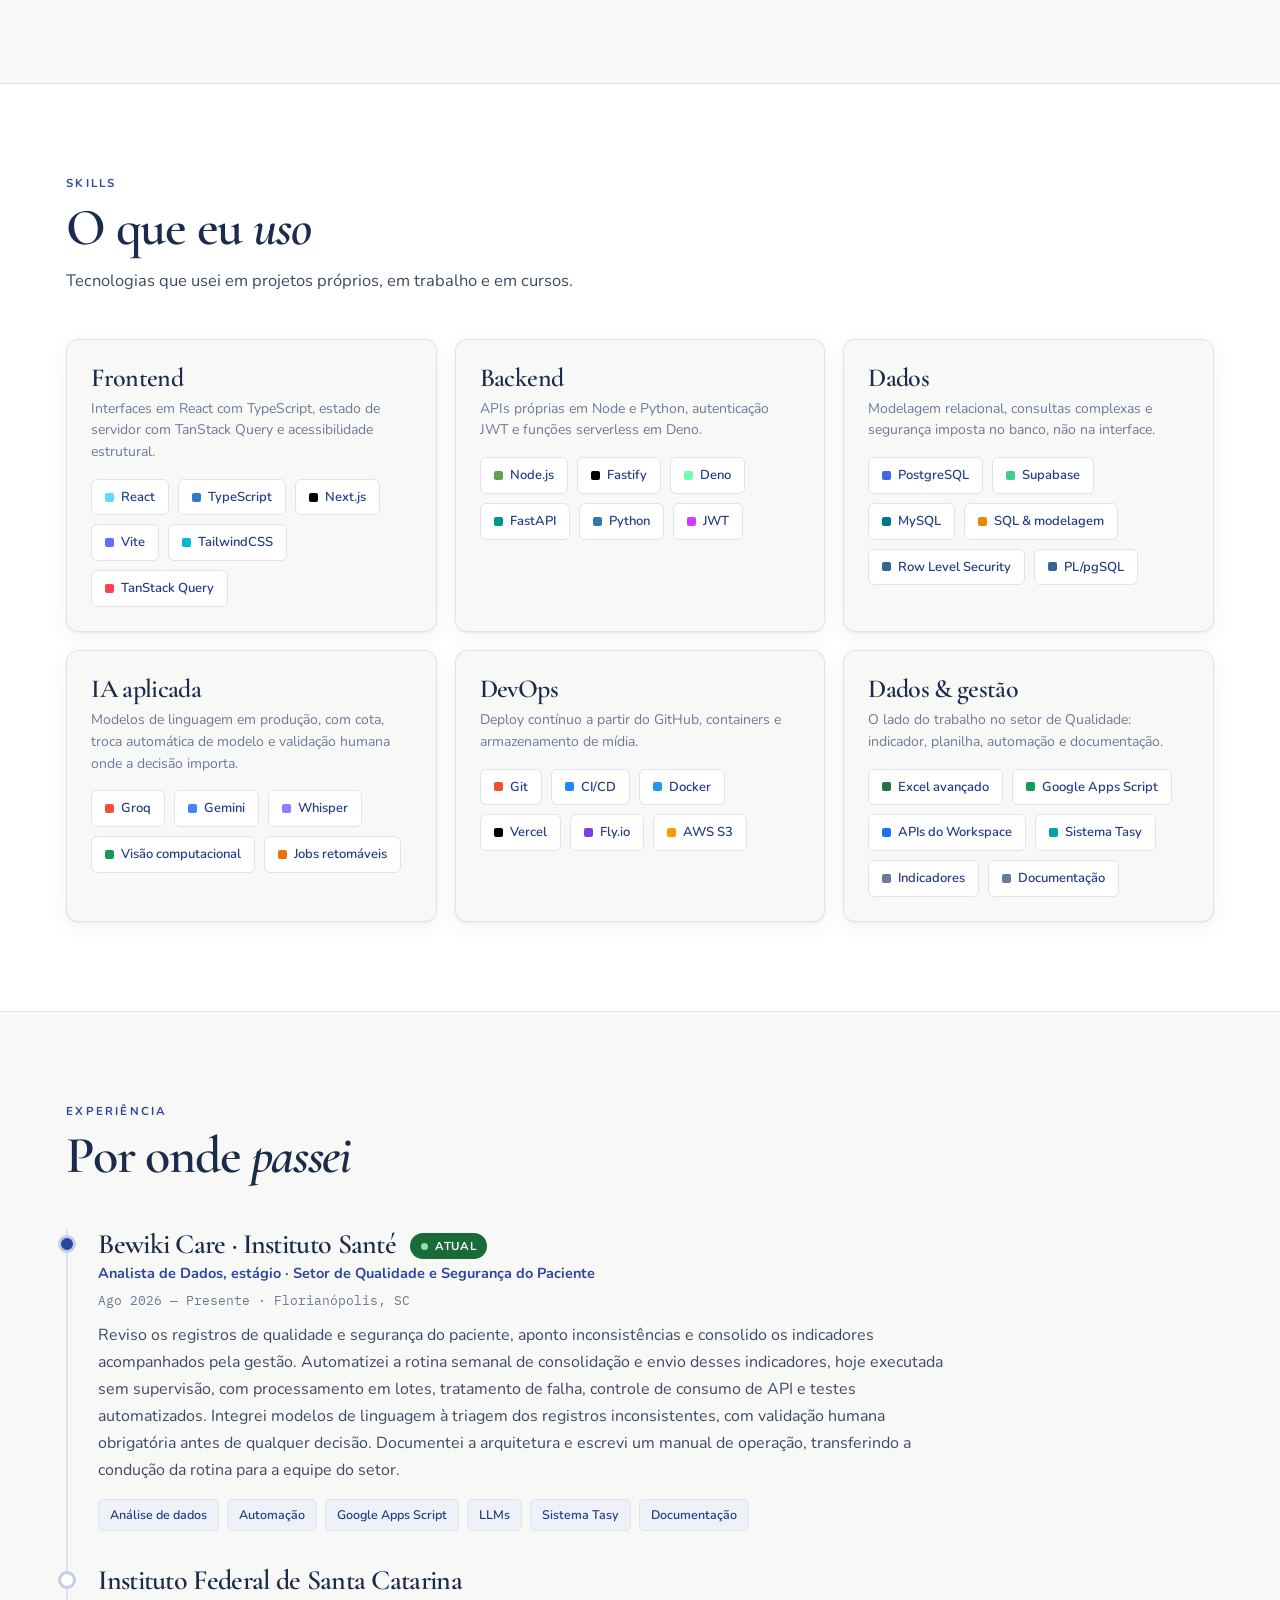
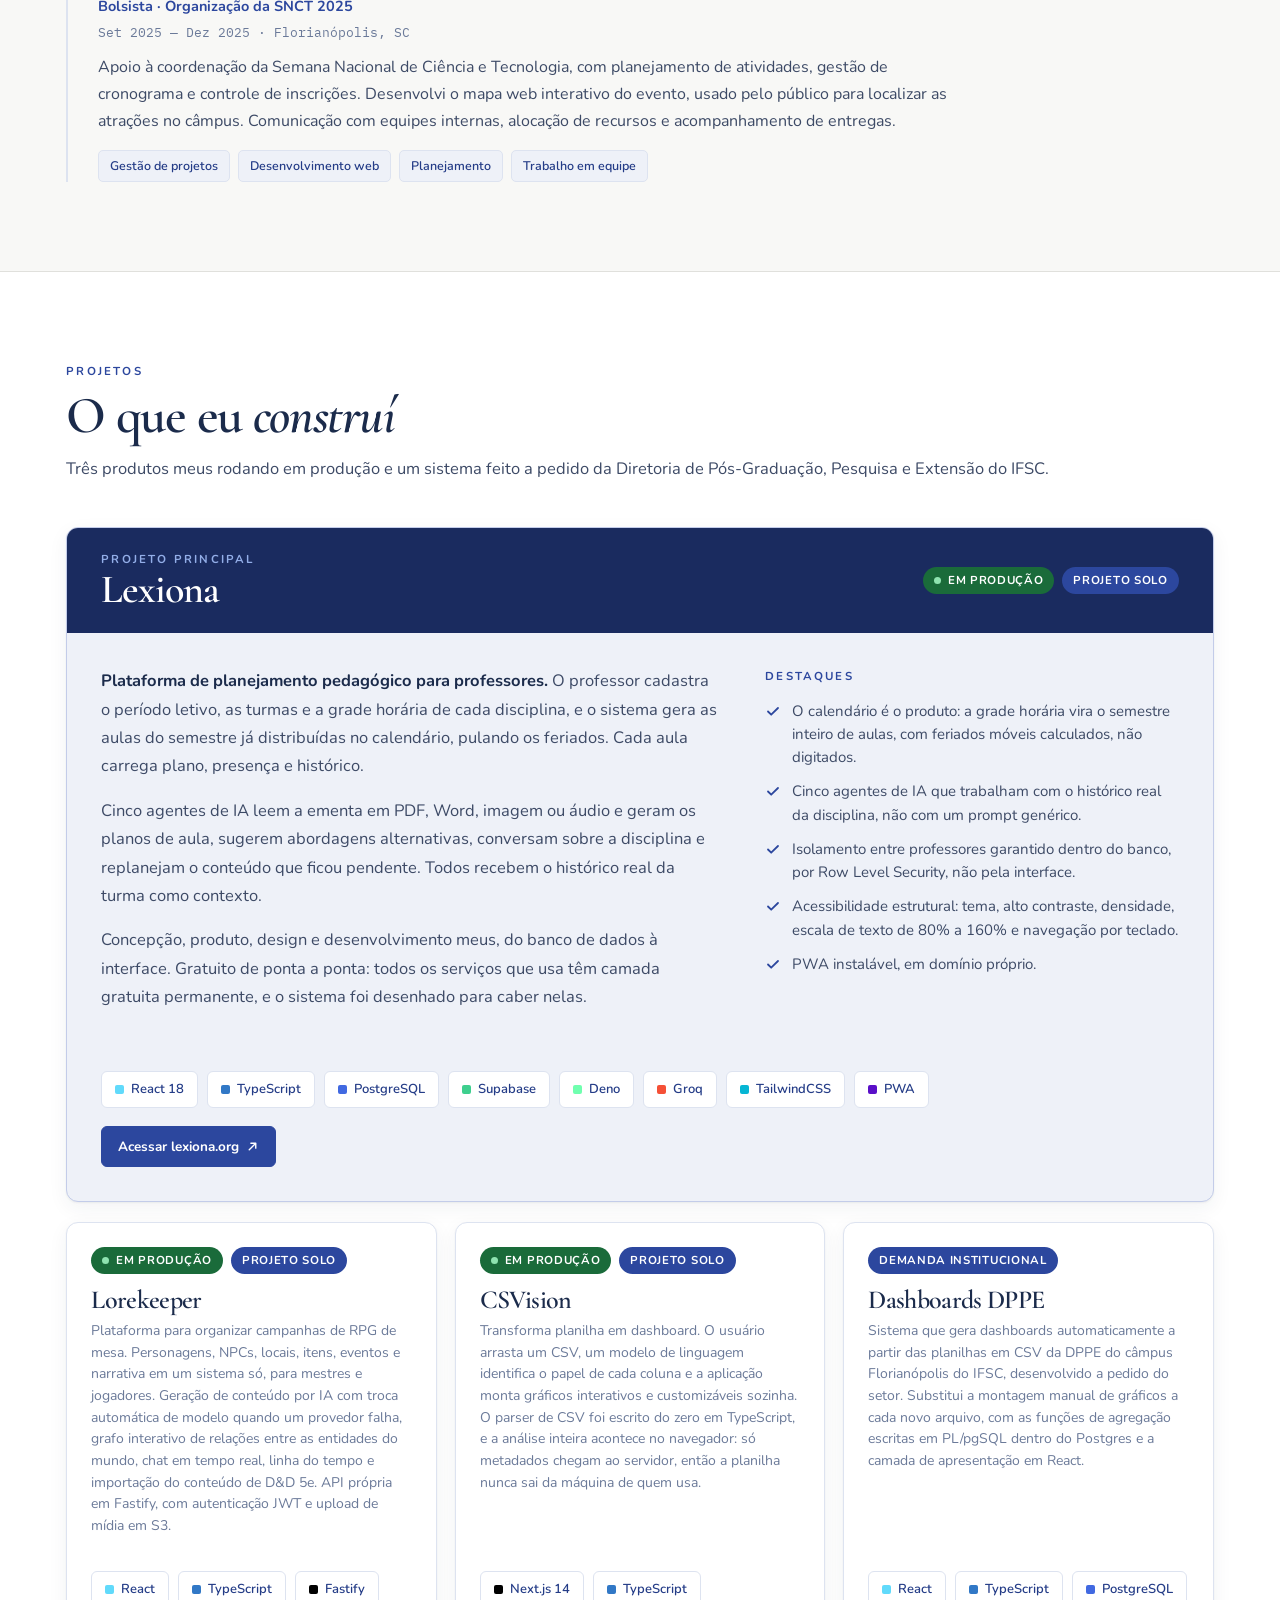
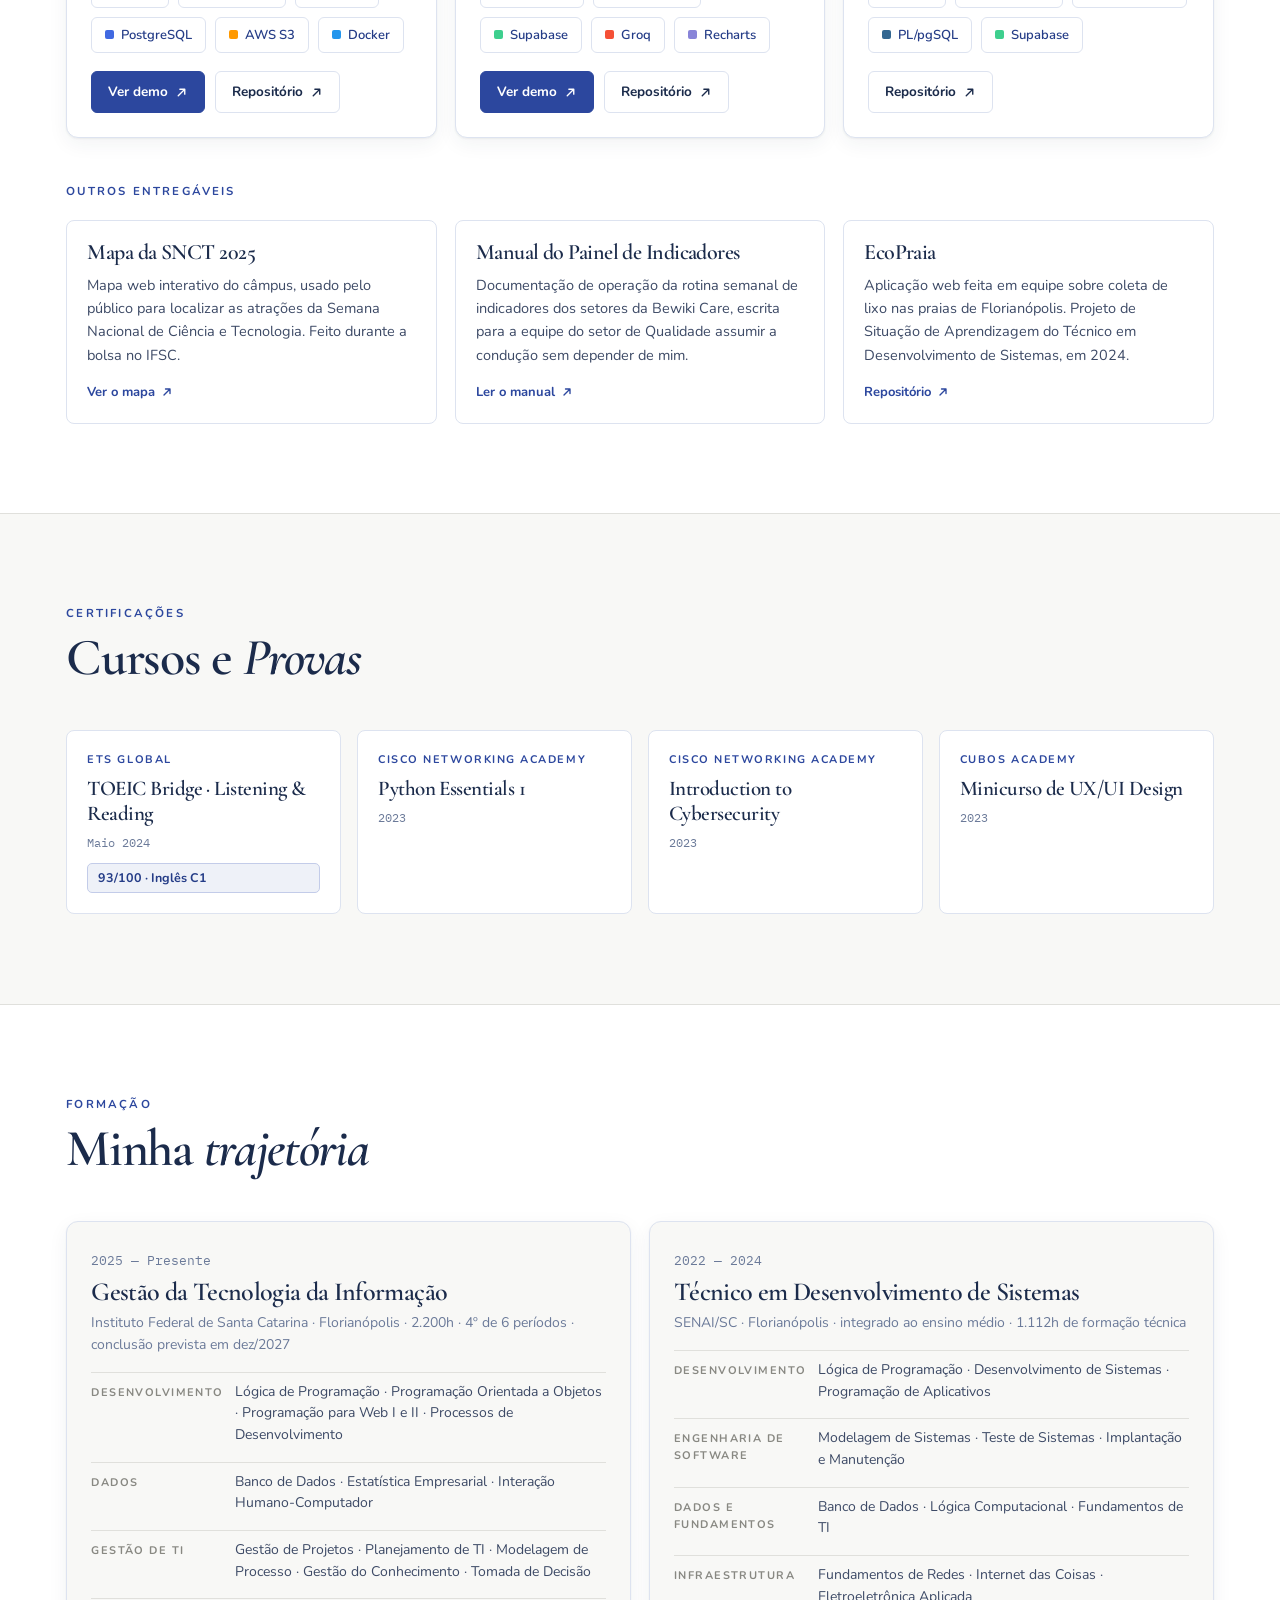
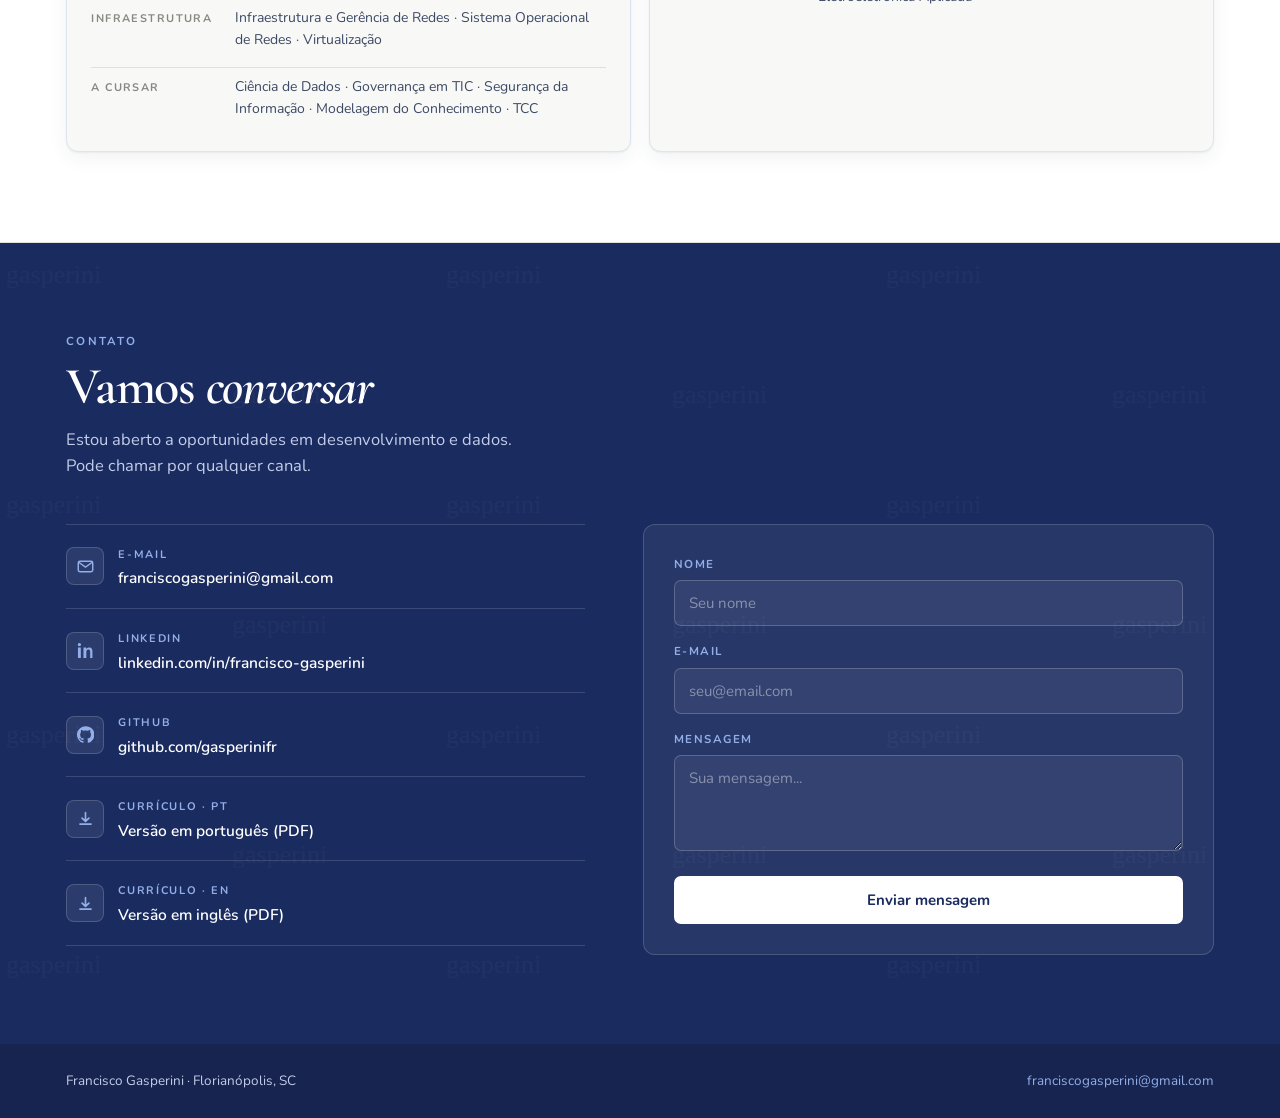
==== commit ec622007: "Adiciona um botão para o Lattes no hero Co-Authored-By: Claude Opus 5 (1M context) <noreply@anthropi" ====
--- a/index.html
+++ b/index.html
@@ -1,936 +1,938 @@
-<!DOCTYPE html>
-<html lang="pt-BR">
-<head>
-<meta charset="UTF-8">
-<meta name="viewport" content="width=device-width, initial-scale=1.0">
-<title>Francisco Gasperini — Desenvolvedor full-stack e analista de dados</title>
-<meta name="description" content="Portfólio de Francisco Gasperini. Desenvolvedor full-stack e analista de dados em Florianópolis. TypeScript, React, Node.js e PostgreSQL, do modelo de dados ao deploy.">
-<meta property="og:title" content="Francisco Gasperini — Desenvolvedor full-stack e analista de dados">
-<meta property="og:description" content="Três projetos em produção. TypeScript, React, Node.js e PostgreSQL, do modelo de dados ao deploy.">
-<meta property="og:type" content="website">
-<meta property="og:url" content="https://gasperini.dev.br/">
-<meta property="og:locale" content="pt_BR">
-<meta name="twitter:card" content="summary_large_image">
-<link rel="canonical" href="https://gasperini.dev.br/" />
-<link rel="alternate" hreflang="pt-BR" href="./index.html" />
-<link rel="alternate" hreflang="en" href="./en.html" />
-<link rel="icon" type="image/png" href="./portfolio_tecnico/favicon/favicon-96x96.png" sizes="96x96" />
-<link rel="icon" type="image/svg+xml" href="./portfolio_tecnico/favicon/favicon.svg" />
-<link rel="shortcut icon" href="./portfolio_tecnico/favicon/favicon.ico" />
-<link rel="apple-touch-icon" sizes="180x180" href="./portfolio_tecnico/favicon/apple-touch-icon.png" />
-<link rel="manifest" href="./portfolio_tecnico/favicon/site.webmanifest" />
-<link rel="preconnect" href="https://fonts.googleapis.com">
-<link rel="preconnect" href="https://fonts.gstatic.com" crossorigin>
-<link rel="stylesheet" href="https://fonts.googleapis.com/css2?family=Cormorant+Garamond:ital,wght@0,400;0,500;0,600;0,700;1,400;1,500;1,600&family=IBM+Plex+Mono:wght@400;500&family=Nunito:wght@400;500;600;700;900&display=swap">
-<style>
-:root{
-  --navy:#1A2B5F; --navy-2:#16244F; --navy-3:#1B2B4B;
-  --azul:#2C479E; --azul-forte:#243C87;
-  --azul-300:#93AEE8; --azul-200:#C3CCE9; --azul-100:#E8EDF9; --azul-50:#EEF1F8;
-  --papel:#F8F8F6; --papel-2:#F0F0EE; --branco:#FFFFFF;
-  --linha:#E0E0DC; --linha-azul:#DDE3F0;
-  --tinta:#1C2333; --texto:#3D4A66; --fraco:#6B7A99; --cinza:#888882;
-  --serif:'Cormorant Garamond',Georgia,'Times New Roman',serif;
-  --sans:'Nunito','Helvetica Neue',Helvetica,Arial,sans-serif;
-  --mono:'IBM Plex Mono',ui-monospace,SFMono-Regular,Menlo,Consolas,monospace;
-  --raio:8px; --raio-lg:12px;
-  --pad:clamp(20px,4.4vw,60px);
-  --maxw:1260px;
-  --sombra:0 1px 2px rgb(27 43 75 / 6%), 0 6px 20px rgb(27 43 75 / 6%);
-  --sombra-alta:0 12px 40px rgb(27 43 75 / 16%);
-}
-*{box-sizing:border-box}
-html{scroll-behavior:smooth;scroll-padding-top:76px}
-body{margin:0;background:var(--papel);color:var(--tinta);font-family:var(--sans);font-size:16px;line-height:1.6;-webkit-font-smoothing:antialiased;text-rendering:optimizeLegibility}
-img{max-width:100%;display:block}
-a{color:var(--azul);text-decoration:none}
-a:hover{color:var(--navy)}
-h1,h2,h3,h4{font-family:var(--serif);font-weight:600;letter-spacing:-0.025em;line-height:1.08;margin:0}
-p{margin:0}
-::selection{background:var(--azul-300);color:var(--navy)}
-:focus-visible{outline:2px solid var(--azul);outline-offset:3px;border-radius:3px}
-
-.trama{background-image:url("data:image/svg+xml,%3Csvg xmlns='http://www.w3.org/2000/svg' width='440' height='230'%3E%3Ctext x='6' y='40' font-family='Georgia,serif' font-size='26' fill='%23ffffff' fill-opacity='0.026'%3Egasperini%3C/text%3E%3Ctext x='232' y='160' font-family='Georgia,serif' font-size='26' fill='%23ffffff' fill-opacity='0.026'%3Egasperini%3C/text%3E%3C/svg%3E")}
-.wrap{max-width:var(--maxw);margin:0 auto;padding-left:var(--pad);padding-right:var(--pad);width:100%}
-.rotulo{font-size:11.5px;font-weight:700;letter-spacing:.19em;text-transform:uppercase;color:var(--azul)}
-.rotulo-claro{color:var(--azul-300)}
-.secao{padding:clamp(56px,7vw,96px) 0}
-.secao-branca{background:var(--branco);border-top:1px solid var(--linha);border-bottom:1px solid var(--linha)}
-.cabeca{margin-bottom:clamp(28px,4vw,44px)}
-.cabeca h2{font-size:clamp(34px,4.6vw,52px);color:var(--navy-3);margin-top:8px}
-.cabeca .sub{font-size:16.5px;color:var(--texto);margin-top:12px;max-width:640px}
-/* subtitulo que deve caber numa linha so no desktop; volta a quebrar sozinho
-   quando a viewport encolhe. */
-.cabeca .sub-larga{max-width:none}
-.it{font-style:italic}
-.linha-nova{display:block}
-
-/* ---------- topo ---------- */
-.topo{position:sticky;top:0;z-index:60;background:var(--navy);border-bottom:1px solid rgb(255 255 255 / 12%)}
-.topo-in{display:flex;align-items:center;justify-content:space-between;gap:20px;height:68px}
-.marca{font-family:var(--serif);font-size:25px;font-weight:600;color:#fff;letter-spacing:-0.01em;white-space:nowrap}
-.marca:hover{color:#fff}
-.menu{display:flex;align-items:center;gap:26px}
-.menu a{font-size:14px;font-weight:600;color:var(--azul-200)}
-.menu a:hover{color:#fff}
-.menu a.on{color:#fff;border-bottom:2px solid var(--azul-300);padding-bottom:3px}
-.topo-dir{display:flex;align-items:center;gap:12px}
-.lang{display:flex;border:1px solid rgb(255 255 255 / 28%);border-radius:5px;overflow:hidden;font-size:11px;font-weight:700;letter-spacing:.08em}
-.lang a{padding:5px 10px;color:var(--azul-300)}
-.lang a.on{background:#fff;color:var(--navy)}
-.lang a:hover{color:#fff}
-.lang a.on:hover{color:var(--navy)}
-.menu-btn{display:none;background:none;border:1px solid rgb(255 255 255 / 28%);border-radius:6px;padding:9px 10px;cursor:pointer}
-.menu-btn span{display:block;width:18px;height:1.6px;background:#fff;margin:3.5px 0}
-
-/* ---------- hero ---------- */
-.hero{background-color:var(--navy);color:#fff;padding:clamp(52px,7vw,88px) 0 clamp(88px,9vw,110px);position:relative;display:flex;flex-direction:column;justify-content:center;min-height:calc(100vh - 68px);min-height:calc(100svh - 68px)}
-.hero-in{display:grid;grid-template-columns:minmax(0,1fr) 330px;gap:clamp(36px,5vw,72px);align-items:center}
-.hero h1{font-size:clamp(38px,5.1vw,74px);font-weight:500;letter-spacing:-0.03em;line-height:1.04;margin-top:18px;color:#fff;text-wrap:balance;position:relative;width:fit-content}
-.hero h1 .it{color:var(--azul-300);white-space:nowrap}
-/* ---------- feixe que atravessa o titulo ---------- */
-/* Tudo aqui e background-clip:text: o feixe pinta os proprios glifos e por
-   construcao nao vaza do contorno da fonte. Nada e desenhado por cima do fundo.
-   O traco mergulha em azul escuro antes do nucleo ciano de proposito: o texto e
-   branco, ja no teto de luminancia, entao so o contraste com um azul mais escuro
-   faz o nucleo ler como tubo de neon aceso.
-   O <h1> e o .it sao caixas diferentes, cada um com seu gradiente; --dx alinha o
-   do .it ao do titulo. O JS mede --h1w e --dx no load, no fonts.ready e no
-   resize. O trajeto vai de -bw ate h1w: nesses extremos a banda ja esta inteira
-   fora do texto, e folga alem disso so gastaria ciclo em espaco vazio. */
-.hero h1{--bw:96px;--h1w:640px;--dx:0px}
-@supports ((-webkit-background-clip:text) or (background-clip:text)){
-  .hero h1,.hero h1 .it{-webkit-background-clip:text;background-clip:text;color:transparent;background-repeat:no-repeat,no-repeat;background-size:var(--bw) 130%,100% 100%;animation:feixe-varre 4.76s cubic-bezier(.4,.05,.35,1) infinite}
-  .hero h1{background-image:linear-gradient(96deg,rgb(255 255 255 / 0%) 0,rgb(255 255 255 / 0%) 22%,rgb(224 234 252 / 30%) 33%,rgb(240 246 255 / 78%) 43%,#FFFFFF 50%,rgb(240 246 255 / 78%) 57%,rgb(224 234 252 / 30%) 67%,rgb(255 255 255 / 0%) 78%,rgb(255 255 255 / 0%) 100%),linear-gradient(#fff,#fff);background-position:calc(-1 * var(--bw)) 0,0 0}
-  .hero h1 .it{background-image:linear-gradient(96deg,rgb(60 150 255 / 0%) 0,rgb(60 150 255 / 0%) 21%,rgb(52 145 255 / 55%) 31%,#1E8FFF 41%,#5FE2FF 47%,#A5FAFF 50%,#5FE2FF 53%,#1E8FFF 59%,rgb(52 145 255 / 55%) 69%,rgb(60 150 255 / 0%) 79%,rgb(60 150 255 / 0%) 100%),linear-gradient(var(--azul-300),var(--azul-300));background-position:calc(-1 * var(--bw)) 0,0 0}
-}
-.hero h1 .it{--dx:var(--dxit,0px)}
-/* halo do neon: copias do titulo, desfocadas em dois graus e somadas em screen.
-   Sao copias do texto, entao o brilho tem a forma das letras e escapa poucos
-   pixels do contorno -- nao e uma barra sobre o fundo. Sem a camada de base sob
-   a banda, so acende onde o feixe esta passando. */
-.hero h1 .brilho{position:absolute;inset:0;z-index:1;pointer-events:none;-webkit-background-clip:text;background-clip:text;color:transparent;background-repeat:no-repeat,no-repeat;background-size:var(--bw) 130%,100% 100%;background-position:calc(-1 * var(--bw)) 0,0 0;mix-blend-mode:screen;background-image:linear-gradient(96deg,rgb(255 255 255 / 0%) 0,rgb(255 255 255 / 0%) 22%,rgb(224 234 252 / 30%) 33%,rgb(240 246 255 / 78%) 43%,#FFFFFF 50%,rgb(240 246 255 / 78%) 57%,rgb(224 234 252 / 30%) 67%,rgb(255 255 255 / 0%) 78%,rgb(255 255 255 / 0%) 100%),linear-gradient(rgb(0 0 0 / 0%),rgb(0 0 0 / 0%));animation:feixe-varre 4.76s cubic-bezier(.4,.05,.35,1) infinite}
-.hero h1 .brilho .it{background-image:linear-gradient(96deg,rgb(60 150 255 / 0%) 0,rgb(60 150 255 / 0%) 21%,rgb(52 145 255 / 55%) 31%,#1E8FFF 41%,#5FE2FF 47%,#A5FAFF 50%,#5FE2FF 53%,#1E8FFF 59%,rgb(52 145 255 / 55%) 69%,rgb(60 150 255 / 0%) 79%,rgb(60 150 255 / 0%) 100%),linear-gradient(rgb(0 0 0 / 0%),rgb(0 0 0 / 0%))}
-.hero h1 .brilho-a{filter:blur(.055em)}
-.hero h1 .brilho-b{filter:blur(.17em);opacity:.7}
-@keyframes feixe-varre{
-  /* ciclo de 4,76s: ida 2,61s / parada 0,49s / volta 0,73s / repouso 0,93s.
-     O silencio percebido e maior que o repouso: fora dele o feixe ainda percorre
-     o trecho entre o ponto de estacionamento e a borda do texto, nas duas
-     pontas. Somado, da 1,5s sem nada aceso. A volta tem curva propria,
-     declarada no quadro em que ela comeca. */
-  0%{background-position-x:calc(-1 * var(--bw) - var(--dx)),0px}
-  54.8%{background-position-x:calc(var(--h1w) - var(--dx)),0px}
-  65.1%{background-position-x:calc(var(--h1w) - var(--dx)),0px;animation-timing-function:cubic-bezier(.55,0,.25,1)}
-  80.5%,100%{background-position-x:calc(-1 * var(--bw) - var(--dx)),0px}
-}
-.estrelas{position:absolute;right:-6px;top:0;width:0;height:0;z-index:3;pointer-events:none}
-.estrelas svg{position:absolute;fill:#EDF4FF;opacity:0;transform:scale(.1);transform-origin:50% 50%;filter:drop-shadow(0 0 8px rgb(122 172 255 / 95%));animation:pisca 4.76s ease-out infinite}
-.estrelas .e1{width:38px;height:38px;left:-6px;top:0}
-.estrelas .e2{width:20px;height:20px;left:26px;top:-16px;animation-delay:.1s}
-.estrelas .e3{width:13px;height:13px;left:18px;top:38px;animation-delay:.2s}
-@keyframes pisca{
-  0%,54%{opacity:0;transform:scale(.1) rotate(-22deg)}
-  56.8%{opacity:1;transform:scale(1.14) rotate(0deg)}
-  58.8%{opacity:.72;transform:scale(.7) rotate(6deg)}
-  60.8%{opacity:1;transform:scale(1.02) rotate(0deg)}
-  64.5%{opacity:0;transform:scale(.15) rotate(20deg)}
-  100%{opacity:0;transform:scale(.15) rotate(20deg)}
-}
-.regua{width:88px;height:3px;background:var(--azul-300);margin-top:clamp(22px,3vw,32px)}
-.hero p.lead{font-size:clamp(16px,1.35vw,18px);line-height:1.68;color:var(--azul-200);max-width:600px;margin-top:24px;text-wrap:pretty}
-.acoes{display:flex;flex-wrap:wrap;gap:12px;margin-top:32px}
-.btn{display:inline-flex;align-items:center;gap:9px;padding:14px 25px;border-radius:7px;font-size:14.5px;font-weight:700;border:1.5px solid transparent;cursor:pointer;transition:transform .16s ease,box-shadow .16s ease,background .16s ease}
-.btn:hover{transform:translateY(-2px)}
-.btn-branco{background:#fff;color:var(--navy)}
-.btn-branco:hover{color:var(--navy);box-shadow:var(--sombra-alta)}
-.btn-vazado{border-color:rgb(255 255 255 / 35%);color:#fff}
-.btn-vazado:hover{color:#fff;background:rgb(255 255 255 / 8%)}
-.btn-navy{background:var(--navy-3);color:#fff}
-.btn-navy:hover{color:#fff;box-shadow:var(--sombra-alta)}
-.sociais{display:flex;flex-wrap:wrap;gap:22px;margin-top:30px;font-size:14px;font-weight:600}
-.sociais a{display:inline-flex;align-items:center;gap:8px;color:var(--azul-300)}
-.sociais a:hover{color:#fff}
-.sociais svg{flex:0 0 auto}
-.retrato{border-radius:var(--raio-lg);overflow:hidden;border:1px solid rgb(255 255 255 / 20%);box-shadow:var(--sombra-alta)}
-.retrato img{width:100%;height:clamp(340px,34vw,440px);object-fit:cover;object-position:50% 26%}
-.stack-linha{display:flex;flex-direction:column;align-items:flex-start;gap:13px;padding-top:clamp(28px,4vw,44px)}
-.chips{display:flex;flex-wrap:wrap;gap:9px}
-.chip{display:inline-flex;align-items:center;gap:7px;padding:7px 13px;border:1px solid var(--linha-azul);background:var(--branco);border-radius:6px;font-size:13px;font-weight:600;color:var(--azul-forte)}
-.chip-d{border-color:rgb(255 255 255 / 18%);background:rgb(255 255 255 / 6%);color:var(--azul-100)}
-.pt{width:9px;height:9px;border-radius:2px;flex:0 0 auto}
-.chip .ico{width:15px;height:15px;flex:0 0 auto}
-.capacidades{display:flex;flex-wrap:wrap;margin:0;font-size:13.5px;font-weight:500;color:var(--azul-300)}
-.capacidades span{display:inline-flex;align-items:center}
-.capacidades span:not(:last-child)::after{content:"·";margin:0 10px;color:rgb(255 255 255 / 30%)}
-.rolar{position:absolute;left:50%;bottom:clamp(20px,2.4vw,30px);transform:translateX(-50%);display:flex;flex-direction:column;align-items:center;gap:9px;color:var(--azul-300);opacity:.72;transition:opacity .4s ease,color .2s ease}
-.rolar:hover{color:#fff;opacity:1}
-.rolar.sumiu{opacity:0;pointer-events:none}
-.rolar-trilho{position:relative;width:1px;height:34px;background:rgb(255 255 255 / 18%);overflow:hidden}
-.rolar-cometa{position:absolute;left:0;top:0;width:1px;height:11px;background:linear-gradient(to bottom,transparent,currentColor);animation:desce 2.2s cubic-bezier(.65,0,.35,1) infinite}
-.rolar-txt{font-family:var(--mono);font-size:10.5px;font-weight:600;letter-spacing:.22em;text-transform:uppercase}
-@keyframes desce{0%{transform:translateY(-11px)}60%,100%{transform:translateY(34px)}}
-
-/* ---------- sobre ---------- */
-.sobre-in{display:grid;grid-template-columns:minmax(0,1.45fr) minmax(0,1fr);gap:clamp(32px,4.5vw,64px);align-items:start}
-.sobre-txt p{font-size:16.5px;line-height:1.75;color:var(--texto);margin-bottom:18px;text-wrap:pretty}
-.sobre-txt strong{color:var(--navy-3);font-weight:700}
-.painel{background:var(--branco);border:1px solid var(--linha-azul);border-radius:var(--raio-lg);box-shadow:var(--sombra);overflow:hidden}
-.fato{display:grid;grid-template-columns:1fr auto;gap:6px 16px;padding:15px 22px;border-bottom:1px solid var(--linha-azul);align-items:baseline}
-.fato:last-child{border-bottom:none}
-.fato dt{font-size:11px;font-weight:700;letter-spacing:.15em;text-transform:uppercase;color:var(--cinza);grid-column:1/-1}
-.fato dd{margin:0;font-size:15.5px;font-weight:600;color:var(--navy-3);line-height:1.45}
-.fato .mini{font-size:13px;font-weight:500;color:var(--fraco);grid-column:1/-1;margin:0}
-
-/* ---------- skills ---------- */
-.grade-skills{display:grid;grid-template-columns:repeat(auto-fit,minmax(300px,1fr));gap:18px}
-.card{background:var(--branco);border:1px solid var(--linha-azul);border-radius:var(--raio-lg);padding:24px;box-shadow:var(--sombra);transition:transform .18s ease,box-shadow .18s ease}
-.card:hover{transform:translateY(-3px);box-shadow:var(--sombra-alta)}
-.card h3{font-size:26px;color:var(--navy-3);margin-bottom:6px}
-.card .card-sub{font-size:14px;color:var(--fraco);margin-bottom:16px;line-height:1.55}
-.papel-card{background:var(--papel)}
-
-/* ---------- experiência ---------- */
-.exp{position:relative;padding-left:30px;border-left:2px solid var(--linha-azul)}
-.exp-item{position:relative;padding-bottom:34px}
-.exp-item:last-child{padding-bottom:0}
-.exp-item::before{content:"";position:absolute;left:-40px;top:6px;width:12px;height:12px;border-radius:50%;background:var(--branco);border:3px solid var(--azul-200)}
-.exp-item.atual::before{background:var(--azul);border-color:var(--azul-200)}
-.exp-topo{display:flex;flex-wrap:wrap;align-items:baseline;gap:8px 14px}
-.exp-item h3{font-size:28px;color:var(--navy-3)}
-.exp-cargo{font-size:14.5px;font-weight:700;color:var(--azul)}
-.exp-data{font-family:var(--mono);font-size:12.5px;color:var(--fraco);margin-top:4px}
-.exp-item p{font-size:16px;line-height:1.7;color:var(--texto);margin-top:12px;max-width:860px;text-wrap:pretty}
-.tag{display:inline-block;padding:5px 11px;border-radius:5px;background:var(--azul-50);border:1px solid var(--linha-azul);font-size:12.5px;font-weight:600;color:var(--azul-forte)}
-.tags{display:flex;flex-wrap:wrap;gap:8px;margin-top:14px}
-.selo{display:inline-flex;align-items:center;gap:7px;padding:4px 11px;border-radius:999px;background:var(--azul);color:#fff;font-size:11.5px;font-weight:700;letter-spacing:.06em;text-transform:uppercase}
-.exp-topo .selo{transform:translateY(-3px)}
-.selo-vivo{background:#1A6B3A}
-.selo-vivo .bolinha{width:7px;height:7px;border-radius:50%;background:#8FE3B0}
-
-/* ---------- projetos ---------- */
-.destaque{background:var(--azul-50);border:1px solid var(--azul-200);border-radius:var(--raio-lg);overflow:hidden;box-shadow:var(--sombra)}
-.destaque-topo{background:var(--navy);color:#fff;padding:22px clamp(22px,3vw,34px);display:flex;flex-wrap:wrap;align-items:center;justify-content:space-between;gap:14px}
-.destaque-topo h3{font-size:clamp(30px,3.4vw,40px);color:#fff}
-.destaque-corpo{padding:clamp(24px,3vw,34px);display:grid;grid-template-columns:minmax(0,1.5fr) minmax(0,1fr);gap:clamp(24px,3.4vw,44px)}
-.destaque-corpo p{font-size:16.5px;line-height:1.72;color:var(--texto);margin-bottom:16px;text-wrap:pretty}
-.lista{list-style:none;margin:0;padding:0;display:flex;flex-direction:column;gap:11px}
-.lista li{display:flex;gap:11px;font-size:15px;line-height:1.55;color:var(--texto)}
-.lista svg{flex:0 0 auto;margin-top:3px}
-.destaque-rodape{grid-column:1/-1}
-.grade-proj{display:grid;grid-template-columns:repeat(auto-fit,minmax(320px,1fr));gap:18px;margin-top:20px}
-.proj-links{display:flex;flex-wrap:wrap;gap:10px;margin-top:18px}
-.grade-proj>.card{display:flex;flex-direction:column}
-.grade-proj>.card .chips{margin-top:auto;padding-top:18px}
-.link-btn{display:inline-flex;align-items:center;gap:7px;padding:9px 16px;border-radius:6px;font-size:13.5px;font-weight:700;border:1.5px solid var(--linha-azul);background:var(--branco);color:var(--navy-3)}
-.link-btn:hover{color:var(--navy);border-color:var(--azul-200);background:var(--azul-50)}
-.link-btn.forte{background:var(--azul);border-color:var(--azul);color:#fff}
-.link-btn.forte:hover{background:var(--azul-forte);border-color:var(--azul-forte);color:#fff}
-.grade-outros{display:grid;grid-template-columns:repeat(auto-fit,minmax(280px,1fr));gap:18px;margin-top:20px}
-.outro{background:var(--branco);border:1px solid var(--linha-azul);border-radius:var(--raio);padding:20px;display:flex;flex-direction:column;gap:9px}
-.outro h4{font-size:22px;color:var(--navy-3)}
-.outro p{font-size:14.5px;line-height:1.6;color:var(--texto)}
-.outro a{font-size:13px;font-weight:700;display:inline-flex;align-items:center;gap:6px;margin-top:auto;padding-top:6px}
-
-/* ---------- certificações / formação ---------- */
-.grade-certs{display:grid;grid-template-columns:repeat(auto-fit,minmax(250px,1fr));gap:16px}
-.cert{background:var(--branco);border:1px solid var(--linha-azul);border-radius:var(--raio);padding:20px;display:flex;flex-direction:column;gap:7px}
-.cert .org{font-size:11px;font-weight:700;letter-spacing:.14em;text-transform:uppercase;color:var(--azul)}
-.cert h4{font-size:21px;color:var(--navy-3);line-height:1.2}
-.cert .quando{font-family:var(--mono);font-size:12px;color:var(--fraco)}
-.nota{display:inline-block;margin-top:4px;padding:4px 10px;border-radius:5px;background:var(--azul-50);border:1px solid var(--azul-200);font-size:12.5px;font-weight:700;color:var(--azul-forte)}
-.grade-form{display:grid;grid-template-columns:repeat(auto-fit,minmax(340px,1fr));gap:18px}
-.areas{display:flex;flex-direction:column;gap:8px;margin-top:14px}
-.area{display:grid;grid-template-columns:132px 1fr;gap:12px;font-size:14px;line-height:1.55;padding:8px 0;border-top:1px solid var(--linha)}
-.area b{font-size:11px;font-weight:700;letter-spacing:.13em;text-transform:uppercase;color:var(--cinza);padding-top:3px}
-.area span{color:var(--texto)}
-
-/* ---------- contato ---------- */
-.contato{background-color:var(--navy);color:#fff;padding:clamp(56px,7vw,96px) 0}
-.contato h2{color:#fff}
-.contato .sub{color:var(--azul-200)}
-.contato-in{display:grid;grid-template-columns:minmax(0,1fr) minmax(0,1.1fr);gap:clamp(32px,4.5vw,64px);align-items:start}
-.canal{display:flex;align-items:center;gap:14px;padding:16px 0;border-bottom:1px solid rgb(255 255 255 / 14%);color:#fff}
-.canal:first-of-type{border-top:1px solid rgb(255 255 255 / 14%)}
-.canal:hover{color:var(--azul-300)}
-.canal-ic{width:38px;height:38px;border-radius:8px;background:rgb(255 255 255 / 8%);border:1px solid rgb(255 255 255 / 16%);display:grid;place-items:center;flex:0 0 auto}
-.canal-t{font-size:11px;font-weight:700;letter-spacing:.15em;text-transform:uppercase;color:var(--azul-300)}
-.canal-v{font-size:15.5px;font-weight:600}
-.form{background:rgb(255 255 255 / 6%);border:1px solid rgb(255 255 255 / 16%);border-radius:var(--raio-lg);padding:clamp(22px,3vw,30px)}
-.campo{margin-bottom:16px}
-.campo label{display:block;font-size:11.5px;font-weight:700;letter-spacing:.13em;text-transform:uppercase;color:var(--azul-300);margin-bottom:7px}
-.campo input,.campo textarea{width:100%;padding:12px 14px;border-radius:7px;border:1px solid rgb(255 255 255 / 20%);background:rgb(255 255 255 / 6%);color:#fff;font-family:var(--sans);font-size:15px;transition:border-color .15s ease,background .15s ease}
-.campo input::placeholder,.campo textarea::placeholder{color:rgb(255 255 255 / 42%)}
-.campo input:focus,.campo textarea:focus{outline:none;border-color:var(--azul-300);background:rgb(255 255 255 / 10%)}
-.campo textarea{min-height:96px;resize:vertical}
-.form-btn{width:100%;padding:14px;border-radius:7px;border:none;background:#fff;color:var(--navy);font-family:var(--sans);font-size:15px;font-weight:700;cursor:pointer;transition:opacity .15s ease}
-.form-btn:hover{opacity:.9}
-.form-btn:disabled{cursor:default;opacity:.75}
-
-.rodape{background:var(--navy-2);color:var(--azul-200);padding:26px 0;font-size:13.5px}
-.rodape-in{display:flex;flex-wrap:wrap;align-items:center;justify-content:space-between;gap:12px}
-
-/* ---------- animação ---------- */
-.rv{opacity:0;transform:translateY(18px);transition:opacity .55s ease,transform .55s ease}
-.rv.on{opacity:1;transform:none}
-@media (prefers-reduced-motion:reduce){
-  html{scroll-behavior:auto}
-  .rv{opacity:1;transform:none;transition:none}
-  .btn:hover,.card:hover{transform:none}
-  .rolar-cometa{animation:none;top:12px;height:10px;background:currentColor}
-  .hero h1,.hero h1 .it{animation:none;background-position:-9999px 0,0 0}
-  .estrelas,.hero h1 .brilho{display:none}
-}
-
-/* ---------- responsivo ---------- */
-@media (max-width:1000px){
-  .hero-in,.sobre-in,.destaque-corpo,.contato-in{grid-template-columns:minmax(0,1fr)}
-  .retrato{max-width:320px}
-  .menu{position:fixed;inset:68px 0 auto 0;background:var(--navy);flex-direction:column;align-items:stretch;gap:0;padding:8px var(--pad) 18px;border-bottom:1px solid rgb(255 255 255 / 12%);display:none}
-  .menu.aberto{display:flex}
-  .menu a{padding:13px 0;border-bottom:1px solid rgb(255 255 255 / 10%);font-size:15.5px}
-  .menu a.on{border-bottom:1px solid rgb(255 255 255 / 10%);padding-bottom:13px}
-  .menu-btn{display:block}
-  .rolar{display:none}
-}
-@media (max-width:560px){
-  .area{grid-template-columns:minmax(0,1fr);gap:2px}
-  .exp{padding-left:22px}
-  .exp-item::before{left:-32px}
-  .marca{font-size:21px}
-}
-</style>
-</head>
-<body>
-
-<header class="topo">
-  <div class="wrap topo-in">
-    <a href="#inicio" class="marca">Francisco Gasperini</a>
-    <nav class="menu" id="menu">
-      <a href="#inicio" class="on">Início</a>
-      <a href="#sobre">Sobre</a>
-      <a href="#skills">Skills</a>
-      <a href="#experiencia">Experiência</a>
-      <a href="#projetos">Projetos</a>
-      <a href="#certificacoes">Certificações</a>
-      <a href="#formacao">Formação</a>
-      <a href="#contato">Contato</a>
-    </nav>
-    <div class="topo-dir">
-      <div class="lang">
-        <a href="./index.html" class="on" data-lang-link>PT</a>
-        <a href="./en.html" data-lang-link>EN</a>
-      </div>
-      <button class="menu-btn" id="menuBtn" aria-label="Abrir menu" aria-expanded="false" aria-controls="menu"><span></span><span></span></button>
-    </div>
-  </div>
-</header>
-
-<!-- ============ INÍCIO ============ -->
-<section class="hero trama" id="inicio">
-  <div class="wrap hero-in">
-    <div>
-      <div class="rotulo rotulo-claro">Florianópolis · Santa Catarina</div>
-      <h1>Desenvolvedor <span class="it">full-stack</span><br>e analista de dados.<span class="estrelas" aria-hidden="true"><svg class="e1" viewBox="0 0 24 24" aria-hidden="true" focusable="false"><path d="M12 0C12.6 6.4 17.6 11.4 24 12c-6.4.6-11.4 5.6-12 12-.6-6.4-5.6-11.4-12-12C6.4 11.4 11.4 6.4 12 0Z"/></svg><svg class="e2" viewBox="0 0 24 24" aria-hidden="true" focusable="false"><path d="M12 0C12.6 6.4 17.6 11.4 24 12c-6.4.6-11.4 5.6-12 12-.6-6.4-5.6-11.4-12-12C6.4 11.4 11.4 6.4 12 0Z"/></svg><svg class="e3" viewBox="0 0 24 24" aria-hidden="true" focusable="false"><path d="M12 0C12.6 6.4 17.6 11.4 24 12c-6.4.6-11.4 5.6-12 12-.6-6.4-5.6-11.4-12-12C6.4 11.4 11.4 6.4 12 0Z"/></svg></span></h1>
-      <div class="regua"></div>
-      <p class="lead">Trabalho com TypeScript, React, Node.js e PostgreSQL, do modelo de dados ao deploy. Três projetos meus estão no ar, e busco construir cada um com qualidade e um toque de criatividade.</p>
-      <div class="acoes">
-        <a class="btn btn-branco" href="#projetos">Ver projetos
-          <svg width="14" height="14" viewBox="0 0 16 16" fill="none" stroke="currentColor" stroke-width="1.7" stroke-linecap="round" stroke-linejoin="round"><path d="M2.8 8h10.4M9.2 4l4 4-4 4"/></svg></a>
-        <a class="btn btn-vazado" href="./assets/curriculo-francisco-gasperini-ptbr.pdf" download>Baixar currículo
-          <svg width="14" height="14" viewBox="0 0 16 16" fill="none" stroke="currentColor" stroke-width="1.7" stroke-linecap="round" stroke-linejoin="round"><path d="M8 2.5v8M4.8 7.6L8 10.8l3.2-3.2M2.8 13.2h10.4"/></svg></a>
-      </div>
-      <div class="sociais">
-        <a href="https://github.com/gasperinifr" target="_blank" rel="noopener">
-          <svg width="17" height="17" viewBox="0 0 16 16" fill="currentColor"><path d="M8 .2a8 8 0 00-2.5 15.6c.4.07.55-.17.55-.38v-1.3c-2.2.48-2.67-1.07-2.67-1.07-.36-.92-.89-1.16-.89-1.16-.72-.5.06-.48.06-.48.8.055 1.22.82 1.22.82.71 1.22 1.87.87 2.33.66.07-.51.28-.87.5-1.07-1.75-.2-3.6-.88-3.6-3.9 0-.86.31-1.57.82-2.12-.08-.2-.36-1.01.08-2.1 0 0 .67-.22 2.2.81a7.6 7.6 0 014 0c1.53-1.03 2.2-.81 2.2-.81.44 1.09.16 1.9.08 2.1.51.55.82 1.26.82 2.12 0 3.03-1.85 3.7-3.61 3.89.28.25.54.73.54 1.48v2.2c0 .21.14.46.55.38A8 8 0 008 .2z"/></svg>github.com/gasperinifr</a>
-        <a href="https://br.linkedin.com/in/francisco-gasperini" target="_blank" rel="noopener">
-          <svg width="17" height="17" viewBox="0 0 16 16" fill="currentColor"><path d="M3.6 5.2H.9V15h2.7V5.2zM2.25 4a1.57 1.57 0 110-3.14 1.57 1.57 0 010 3.14zM15.1 15h-2.7V9.9c0-1.2-.02-2.76-1.68-2.76-1.68 0-1.94 1.31-1.94 2.67V15H6.1V5.2h2.6v1.34h.03c.36-.68 1.24-1.4 2.56-1.4 2.74 0 3.24 1.8 3.24 4.14V15z"/></svg>LinkedIn</a>
-        <a href="mailto:franciscogasperini@gmail.com">
-          <svg width="17" height="17" viewBox="0 0 16 16" fill="none" stroke="currentColor" stroke-width="1.4"><rect x="1.2" y="3" width="13.6" height="10" rx="1.6"/><path d="M1.6 4l6.4 4.6L14.4 4"/></svg>franciscogasperini@gmail.com</a>
-      </div>
-    </div>
-    <div class="retrato">
-      <img src="./assets/retrato.jpg" alt="Retrato de Francisco Gasperini" width="1000" height="1333" fetchpriority="high">
-    </div>
-  </div>
-  <div class="wrap stack-linha">
-    <div class="chips">
-      <span class="chip chip-d"><svg class="ico" viewBox="0 0 24 24" fill="#3178C6" aria-hidden="true" focusable="false"><path d="M1.125 0C.502 0 0 .502 0 1.125v21.75C0 23.498.502 24 1.125 24h21.75c.623 0 1.125-.502 1.125-1.125V1.125C24 .502 23.498 0 22.875 0zm17.363 9.75c.612 0 1.154.037 1.627.111a6.38 6.38 0 0 1 1.306.34v2.458a3.95 3.95 0 0 0-.643-.361 5.093 5.093 0 0 0-.717-.26 5.453 5.453 0 0 0-1.426-.2c-.3 0-.573.028-.819.086a2.1 2.1 0 0 0-.623.242c-.17.104-.3.229-.393.374a.888.888 0 0 0-.14.49c0 .196.053.373.156.529.104.156.252.304.443.444s.423.276.696.41c.273.135.582.274.926.416.47.197.892.407 1.266.628.374.222.695.473.963.753.268.279.472.598.614.957.142.359.214.776.214 1.253 0 .657-.125 1.21-.373 1.656a3.033 3.033 0 0 1-1.012 1.085 4.38 4.38 0 0 1-1.487.596c-.566.12-1.163.18-1.79.18a9.916 9.916 0 0 1-1.84-.164 5.544 5.544 0 0 1-1.512-.493v-2.63a5.033 5.033 0 0 0 3.237 1.2c.333 0 .624-.03.872-.09.249-.06.456-.144.623-.25.166-.108.29-.234.373-.38a1.023 1.023 0 0 0-.074-1.089 2.12 2.12 0 0 0-.537-.5 5.597 5.597 0 0 0-.807-.444 27.72 27.72 0 0 0-1.007-.436c-.918-.383-1.602-.852-2.053-1.405-.45-.553-.676-1.222-.676-2.005 0-.614.123-1.141.369-1.582.246-.441.58-.804 1.004-1.089a4.494 4.494 0 0 1 1.47-.629 7.536 7.536 0 0 1 1.77-.201zm-15.113.188h9.563v2.166H9.506v9.646H6.789v-9.646H3.375z"/></svg>TypeScript</span>
-      <span class="chip chip-d"><svg class="ico" viewBox="0 0 24 24" fill="#61DAFB" aria-hidden="true" focusable="false"><path d="M14.23 12.004a2.236 2.236 0 0 1-2.235 2.236 2.236 2.236 0 0 1-2.236-2.236 2.236 2.236 0 0 1 2.235-2.236 2.236 2.236 0 0 1 2.236 2.236zm2.648-10.69c-1.346 0-3.107.96-4.888 2.622-1.78-1.653-3.542-2.602-4.887-2.602-.41 0-.783.093-1.106.278-1.375.793-1.683 3.264-.973 6.365C1.98 8.917 0 10.42 0 12.004c0 1.59 1.99 3.097 5.043 4.03-.704 3.113-.39 5.588.988 6.38.32.187.69.275 1.102.275 1.345 0 3.107-.96 4.888-2.624 1.78 1.654 3.542 2.603 4.887 2.603.41 0 .783-.09 1.106-.275 1.374-.792 1.683-3.263.973-6.365C22.02 15.096 24 13.59 24 12.004c0-1.59-1.99-3.097-5.043-4.032.704-3.11.39-5.587-.988-6.38-.318-.184-.688-.277-1.092-.278zm-.005 1.09v.006c.225 0 .406.044.558.127.666.382.955 1.835.73 3.704-.054.46-.142.945-.25 1.44-.96-.236-2.006-.417-3.107-.534-.66-.905-1.345-1.727-2.035-2.447 1.592-1.48 3.087-2.292 4.105-2.295zm-9.77.02c1.012 0 2.514.808 4.11 2.28-.686.72-1.37 1.537-2.02 2.442-1.107.117-2.154.298-3.113.538-.112-.49-.195-.964-.254-1.42-.23-1.868.054-3.32.714-3.707.19-.09.4-.127.563-.132zm4.882 3.05c.455.468.91.992 1.36 1.564-.44-.02-.89-.034-1.345-.034-.46 0-.915.01-1.36.034.44-.572.895-1.096 1.345-1.565zM12 8.1c.74 0 1.477.034 2.202.093.406.582.802 1.203 1.183 1.86.372.64.71 1.29 1.018 1.946-.308.655-.646 1.31-1.013 1.95-.38.66-.773 1.288-1.18 1.87-.728.063-1.466.098-2.21.098-.74 0-1.477-.035-2.202-.093-.406-.582-.802-1.204-1.183-1.86-.372-.64-.71-1.29-1.018-1.946.303-.657.646-1.313 1.013-1.954.38-.66.773-1.286 1.18-1.868.728-.064 1.466-.098 2.21-.098zm-3.635.254c-.24.377-.48.763-.704 1.16-.225.39-.435.782-.635 1.174-.265-.656-.49-1.31-.676-1.947.64-.15 1.315-.283 2.015-.386zm7.26 0c.695.103 1.365.23 2.006.387-.18.632-.405 1.282-.66 1.933-.2-.39-.41-.783-.64-1.174-.225-.392-.465-.774-.705-1.146zm3.063.675c.484.15.944.317 1.375.498 1.732.74 2.852 1.708 2.852 2.476-.005.768-1.125 1.74-2.857 2.475-.42.18-.88.342-1.355.493-.28-.958-.646-1.956-1.1-2.98.45-1.017.81-2.01 1.085-2.964zm-13.395.004c.278.96.645 1.957 1.1 2.98-.45 1.017-.812 2.01-1.086 2.964-.484-.15-.944-.318-1.37-.5-1.732-.737-2.852-1.706-2.852-2.474 0-.768 1.12-1.742 2.852-2.476.42-.18.88-.342 1.356-.494zm11.678 4.28c.265.657.49 1.312.676 1.948-.64.157-1.316.29-2.016.39.24-.375.48-.762.705-1.158.225-.39.435-.788.636-1.18zm-9.945.02c.2.392.41.783.64 1.175.23.39.465.772.705 1.143-.695-.102-1.365-.23-2.006-.386.18-.63.406-1.282.66-1.933zM17.92 16.32c.112.493.2.968.254 1.423.23 1.868-.054 3.32-.714 3.708-.147.09-.338.128-.563.128-1.012 0-2.514-.807-4.11-2.28.686-.72 1.37-1.536 2.02-2.44 1.107-.118 2.154-.3 3.113-.54zm-11.83.01c.96.234 2.006.415 3.107.532.66.905 1.345 1.727 2.035 2.446-1.595 1.483-3.092 2.295-4.11 2.295-.22-.005-.406-.05-.553-.132-.666-.38-.955-1.834-.73-3.703.054-.46.142-.944.25-1.438zm4.56.64c.44.02.89.034 1.345.034.46 0 .915-.01 1.36-.034-.44.572-.895 1.095-1.345 1.565-.455-.47-.91-.993-1.36-1.565z"/></svg>React</span>
-      <span class="chip chip-d"><svg class="ico" viewBox="0 0 24 24" fill="#5FA04E" aria-hidden="true" focusable="false"><path d="M11.998,24c-0.321,0-0.641-0.084-0.922-0.247l-2.936-1.737c-0.438-0.245-0.224-0.332-0.08-0.383 c0.585-0.203,0.703-0.25,1.328-0.604c0.065-0.037,0.151-0.023,0.218,0.017l2.256,1.339c0.082,0.045,0.197,0.045,0.272,0l8.795-5.076 c0.082-0.047,0.134-0.141,0.134-0.238V6.921c0-0.099-0.053-0.192-0.137-0.242l-8.791-5.072c-0.081-0.047-0.189-0.047-0.271,0 L3.075,6.68C2.99,6.729,2.936,6.825,2.936,6.921v10.15c0,0.097,0.054,0.189,0.139,0.235l2.409,1.392 c1.307,0.654,2.108-0.116,2.108-0.89V7.787c0-0.142,0.114-0.253,0.256-0.253h1.115c0.139,0,0.255,0.112,0.255,0.253v10.021 c0,1.745-0.95,2.745-2.604,2.745c-0.508,0-0.909,0-2.026-0.551L2.28,18.675c-0.57-0.329-0.922-0.945-0.922-1.604V6.921 c0-0.659,0.353-1.275,0.922-1.603l8.795-5.082c0.557-0.315,1.296-0.315,1.848,0l8.794,5.082c0.57,0.329,0.924,0.944,0.924,1.603 v10.15c0,0.659-0.354,1.273-0.924,1.604l-8.794,5.078C12.643,23.916,12.324,24,11.998,24z M19.099,13.993 c0-1.9-1.284-2.406-3.987-2.763c-2.731-0.361-3.009-0.548-3.009-1.187c0-0.528,0.235-1.233,2.258-1.233 c1.807,0,2.473,0.389,2.747,1.607c0.024,0.115,0.129,0.199,0.247,0.199h1.141c0.071,0,0.138-0.031,0.186-0.081 c0.048-0.054,0.074-0.123,0.067-0.196c-0.177-2.098-1.571-3.076-4.388-3.076c-2.508,0-4.004,1.058-4.004,2.833 c0,1.925,1.488,2.457,3.895,2.695c2.88,0.282,3.103,0.703,3.103,1.269c0,0.983-0.789,1.402-2.642,1.402 c-2.327,0-2.839-0.584-3.011-1.742c-0.02-0.124-0.126-0.215-0.253-0.215h-1.137c-0.141,0-0.254,0.112-0.254,0.253 c0,1.482,0.806,3.248,4.655,3.248C17.501,17.007,19.099,15.91,19.099,13.993z"/></svg>Node.js</span>
-      <span class="chip chip-d"><svg class="ico" viewBox="0 0 24 24" fill="#4169E1" aria-hidden="true" focusable="false"><path d="M23.5594 14.7228a.5269.5269 0 0 0-.0563-.1191c-.139-.2632-.4768-.3418-1.0074-.2321-1.6533.3411-2.2935.1312-2.5256-.0191 1.342-2.0482 2.445-4.522 3.0411-6.8297.2714-1.0507.7982-3.5237.1222-4.7316a1.5641 1.5641 0 0 0-.1509-.235C21.6931.9086 19.8007.0248 17.5099.0005c-1.4947-.0158-2.7705.3461-3.1161.4794a9.449 9.449 0 0 0-.5159-.0816 8.044 8.044 0 0 0-1.3114-.1278c-1.1822-.0184-2.2038.2642-3.0498.8406-.8573-.3211-4.7888-1.645-7.2219.0788C.9359 2.1526.3086 3.8733.4302 6.3043c.0409.818.5069 3.334 1.2423 5.7436.4598 1.5065.9387 2.7019 1.4334 3.582.553.9942 1.1259 1.5933 1.7143 1.7895.4474.1491 1.1327.1441 1.8581-.7279.8012-.9635 1.5903-1.8258 1.9446-2.2069.4351.2355.9064.3625 1.39.3772a.0569.0569 0 0 0 .0004.0041 11.0312 11.0312 0 0 0-.2472.3054c-.3389.4302-.4094.5197-1.5002.7443-.3102.064-1.1344.2339-1.1464.8115-.0025.1224.0329.2309.0919.3268.2269.4231.9216.6097 1.015.6331 1.3345.3335 2.5044.092 3.3714-.6787-.017 2.231.0775 4.4174.3454 5.0874.2212.5529.7618 1.9045 2.4692 1.9043.2505 0 .5263-.0291.8296-.0941 1.7819-.3821 2.5557-1.1696 2.855-2.9059.1503-.8707.4016-2.8753.5388-4.1012.0169-.0703.0357-.1207.057-.1362.0007-.0005.0697-.0471.4272.0307a.3673.3673 0 0 0 .0443.0068l.2539.0223.0149.001c.8468.0384 1.9114-.1426 2.5312-.4308.6438-.2988 1.8057-1.0323 1.5951-1.6698zM2.371 11.8765c-.7435-2.4358-1.1779-4.8851-1.2123-5.5719-.1086-2.1714.4171-3.6829 1.5623-4.4927 1.8367-1.2986 4.8398-.5408 6.108-.13-.0032.0032-.0066.0061-.0098.0094-2.0238 2.044-1.9758 5.536-1.9708 5.7495-.0002.0823.0066.1989.0162.3593.0348.5873.0996 1.6804-.0735 2.9184-.1609 1.1504.1937 2.2764.9728 3.0892.0806.0841.1648.1631.2518.2374-.3468.3714-1.1004 1.1926-1.9025 2.1576-.5677.6825-.9597.5517-1.0886.5087-.3919-.1307-.813-.5871-1.2381-1.3223-.4796-.839-.9635-2.0317-1.4155-3.5126zm6.0072 5.0871c-.1711-.0428-.3271-.1132-.4322-.1772.0889-.0394.2374-.0902.4833-.1409 1.2833-.2641 1.4815-.4506 1.9143-1.0002.0992-.126.2116-.2687.3673-.4426a.3549.3549 0 0 0 .0737-.1298c.1708-.1513.2724-.1099.4369-.0417.156.0646.3078.26.3695.4752.0291.1016.0619.2945-.0452.4444-.9043 1.2658-2.2216 1.2494-3.1676 1.0128zm2.094-3.988-.0525.141c-.133.3566-.2567.6881-.3334 1.003-.6674-.0021-1.3168-.2872-1.8105-.8024-.6279-.6551-.9131-1.5664-.7825-2.5004.1828-1.3079.1153-2.4468.079-3.0586-.005-.0857-.0095-.1607-.0122-.2199.2957-.2621 1.6659-.9962 2.6429-.7724.4459.1022.7176.4057.8305.928.5846 2.7038.0774 3.8307-.3302 4.7363-.084.1866-.1633.3629-.2311.5454zm7.3637 4.5725c-.0169.1768-.0358.376-.0618.5959l-.146.4383a.3547.3547 0 0 0-.0182.1077c-.0059.4747-.054.6489-.115.8693-.0634.2292-.1353.4891-.1794 1.0575-.11 1.4143-.8782 2.2267-2.4172 2.5565-1.5155.3251-1.7843-.4968-2.0212-1.2217a6.5824 6.5824 0 0 0-.0769-.2266c-.2154-.5858-.1911-1.4119-.1574-2.5551.0165-.5612-.0249-1.9013-.3302-2.6462.0044-.2932.0106-.5909.019-.8918a.3529.3529 0 0 0-.0153-.1126 1.4927 1.4927 0 0 0-.0439-.208c-.1226-.4283-.4213-.7866-.7797-.9351-.1424-.059-.4038-.1672-.7178-.0869.067-.276.1831-.5875.309-.9249l.0529-.142c.0595-.16.134-.3257.213-.5012.4265-.9476 1.0106-2.2453.3766-5.1772-.2374-1.0981-1.0304-1.6343-2.2324-1.5098-.7207.0746-1.3799.3654-1.7088.5321a5.6716 5.6716 0 0 0-.1958.1041c.0918-1.1064.4386-3.1741 1.7357-4.4823a4.0306 4.0306 0 0 1 .3033-.276.3532.3532 0 0 0 .1447-.0644c.7524-.5706 1.6945-.8506 2.802-.8325.4091.0067.8017.0339 1.1742.081 1.939.3544 3.2439 1.4468 4.0359 2.3827.8143.9623 1.2552 1.9315 1.4312 2.4543-1.3232-.1346-2.2234.1268-2.6797.779-.9926 1.4189.543 4.1729 1.2811 5.4964.1353.2426.2522.4522.2889.5413.2403.5825.5515.9713.7787 1.2552.0696.087.1372.1714.1885.245-.4008.1155-1.1208.3825-1.0552 1.717-.0123.1563-.0423.4469-.0834.8148-.0461.2077-.0702.4603-.0994.7662zm.8905-1.6211c-.0405-.8316.2691-.9185.5967-1.0105a2.8566 2.8566 0 0 0 .135-.0406 1.202 1.202 0 0 0 .1342.103c.5703.3765 1.5823.4213 3.0068.1344-.2016.1769-.5189.3994-.9533.6011-.4098.1903-1.0957.333-1.7473.3636-.7197.0336-1.0859-.0807-1.1721-.151zm.5695-9.2712c-.0059.3508-.0542.6692-.1054 1.0017-.055.3576-.112.7274-.1264 1.1762-.0142.4368.0404.8909.0932 1.3301.1066.887.216 1.8003-.2075 2.7014a3.5272 3.5272 0 0 1-.1876-.3856c-.0527-.1276-.1669-.3326-.3251-.6162-.6156-1.1041-2.0574-3.6896-1.3193-4.7446.3795-.5427 1.3408-.5661 2.1781-.463zm.2284 7.0137a12.3762 12.3762 0 0 0-.0853-.1074l-.0355-.0444c.7262-1.1995.5842-2.3862.4578-3.4385-.0519-.4318-.1009-.8396-.0885-1.2226.0129-.4061.0666-.7543.1185-1.0911.0639-.415.1288-.8443.1109-1.3505.0134-.0531.0188-.1158.0118-.1902-.0457-.4855-.5999-1.938-1.7294-3.253-.6076-.7073-1.4896-1.4972-2.6889-2.0395.5251-.1066 1.2328-.2035 2.0244-.1859 2.0515.0456 3.6746.8135 4.8242 2.2824a.908.908 0 0 1 .0667.1002c.7231 1.3556-.2762 6.2751-2.9867 10.5405zm-8.8166-6.1162c-.025.1794-.3089.4225-.6211.4225a.5821.5821 0 0 1-.0809-.0056c-.1873-.026-.3765-.144-.5059-.3156-.0458-.0605-.1203-.178-.1055-.2844.0055-.0401.0261-.0985.0925-.1488.1182-.0894.3518-.1226.6096-.0867.3163.0441.6426.1938.6113.4186zm7.9305-.4114c.0111.0792-.049.201-.1531.3102-.0683.0717-.212.1961-.4079.2232a.5456.5456 0 0 1-.075.0052c-.2935 0-.5414-.2344-.5607-.3717-.024-.1765.2641-.3106.5611-.352.297-.0414.6111.0088.6356.1851z"/></svg>PostgreSQL</span>
-      <span class="chip chip-d"><svg class="ico" viewBox="0 0 24 24" fill="#3776AB" aria-hidden="true" focusable="false"><path d="M14.25.18l.9.2.73.26.59.3.45.32.34.34.25.34.16.33.1.3.04.26.02.2-.01.13V8.5l-.05.63-.13.55-.21.46-.26.38-.3.31-.33.25-.35.19-.35.14-.33.1-.3.07-.26.04-.21.02H8.77l-.69.05-.59.14-.5.22-.41.27-.33.32-.27.35-.2.36-.15.37-.1.35-.07.32-.04.27-.02.21v3.06H3.17l-.21-.03-.28-.07-.32-.12-.35-.18-.36-.26-.36-.36-.35-.46-.32-.59-.28-.73-.21-.88-.14-1.05-.05-1.23.06-1.22.16-1.04.24-.87.32-.71.36-.57.4-.44.42-.33.42-.24.4-.16.36-.1.32-.05.24-.01h.16l.06.01h8.16v-.83H6.18l-.01-2.75-.02-.37.05-.34.11-.31.17-.28.25-.26.31-.23.38-.2.44-.18.51-.15.58-.12.64-.1.71-.06.77-.04.84-.02 1.27.05zm-6.3 1.98l-.23.33-.08.41.08.41.23.34.33.22.41.09.41-.09.33-.22.23-.34.08-.41-.08-.41-.23-.33-.33-.22-.41-.09-.41.09zm13.09 3.95l.28.06.32.12.35.18.36.27.36.35.35.47.32.59.28.73.21.88.14 1.04.05 1.23-.06 1.23-.16 1.04-.24.86-.32.71-.36.57-.4.45-.42.33-.42.24-.4.16-.36.09-.32.05-.24.02-.16-.01h-8.22v.82h5.84l.01 2.76.02.36-.05.34-.11.31-.17.29-.25.25-.31.24-.38.2-.44.17-.51.15-.58.13-.64.09-.71.07-.77.04-.84.01-1.27-.04-1.07-.14-.9-.2-.73-.25-.59-.3-.45-.33-.34-.34-.25-.34-.16-.33-.1-.3-.04-.25-.02-.2.01-.13v-5.34l.05-.64.13-.54.21-.46.26-.38.3-.32.33-.24.35-.2.35-.14.33-.1.3-.06.26-.04.21-.02.13-.01h5.84l.69-.05.59-.14.5-.21.41-.28.33-.32.27-.35.2-.36.15-.36.1-.35.07-.32.04-.28.02-.21V6.07h2.09l.14.01zm-6.47 14.25l-.23.33-.08.41.08.41.23.33.33.23.41.08.41-.08.33-.23.23-.33.08-.41-.08-.41-.23-.33-.33-.23-.41-.08-.41.08z"/></svg>Python</span>
-      <span class="chip chip-d"><svg class="ico" viewBox="0 0 24 24" fill="#777BB4" aria-hidden="true" focusable="false"><path d="M7.01 10.207h-.944l-.515 2.648h.838c.556 0 .97-.105 1.242-.314.272-.21.455-.559.55-1.049.092-.47.05-.802-.124-.995-.175-.193-.523-.29-1.047-.29zM12 5.688C5.373 5.688 0 8.514 0 12s5.373 6.313 12 6.313S24 15.486 24 12c0-3.486-5.373-6.312-12-6.312zm-3.26 7.451c-.261.25-.575.438-.917.551-.336.108-.765.164-1.285.164H5.357l-.327 1.681H3.652l1.23-6.326h2.65c.797 0 1.378.209 1.744.628.366.418.476 1.002.33 1.752a2.836 2.836 0 0 1-.305.847c-.143.255-.33.49-.561.703zm4.024.715l.543-2.799c.063-.318.039-.536-.068-.651-.107-.116-.336-.174-.687-.174H11.46l-.704 3.625H9.388l1.23-6.327h1.367l-.327 1.682h1.218c.767 0 1.295.134 1.586.401s.378.7.263 1.299l-.572 2.944h-1.389zm7.597-2.265a2.782 2.782 0 0 1-.305.847c-.143.255-.33.49-.561.703a2.44 2.44 0 0 1-.917.551c-.336.108-.765.164-1.286.164h-1.18l-.327 1.682h-1.378l1.23-6.326h2.649c.797 0 1.378.209 1.744.628.366.417.477 1.001.331 1.751zM17.766 10.207h-.943l-.516 2.648h.838c.557 0 .971-.105 1.242-.314.272-.21.455-.559.551-1.049.092-.47.049-.802-.125-.995s-.524-.29-1.047-.29z"/></svg>PHP</span>
-      <span class="chip chip-d"><svg class="ico" viewBox="0 0 24 24" fill="#3ECF8E" aria-hidden="true" focusable="false"><path d="M11.9 1.036c-.015-.986-1.26-1.41-1.874-.637L.764 12.05C-.33 13.427.65 15.455 2.409 15.455h9.579l.113 7.51c.014.985 1.259 1.408 1.873.636l9.262-11.653c1.093-1.375.113-3.403-1.645-3.403h-9.642z"/></svg>Supabase</span>
-      <span class="chip chip-d"><svg class="ico" viewBox="0 0 24 24" fill="#FFCA28" aria-hidden="true" focusable="false"><path d="M19.455 8.369c-.538-.748-1.778-2.285-3.681-4.569-.826-.991-1.535-1.832-1.884-2.245a146 146 0 0 0-.488-.576l-.207-.245-.113-.133-.022-.032-.01-.005L12.57 0l-.609.488c-1.555 1.246-2.828 2.851-3.681 4.64-.523 1.064-.864 2.105-1.043 3.176-.047.241-.088.489-.121.738-.209-.017-.421-.028-.632-.033-.018-.001-.035-.002-.059-.003a7.46 7.46 0 0 0-2.28.274l-.317.089-.163.286c-.765 1.342-1.198 2.869-1.252 4.416-.07 2.01.477 3.954 1.583 5.625 1.082 1.633 2.61 2.882 4.42 3.611l.236.095.071.025.003-.001a9.59 9.59 0 0 0 2.941.568q.171.006.342.006c1.273 0 2.513-.249 3.69-.742l.008.004.313-.145a9.63 9.63 0 0 0 3.927-3.335c1.01-1.49 1.577-3.234 1.641-5.042.075-2.161-.643-4.304-2.133-6.371m-7.083 6.695c.328 1.244.264 2.44-.191 3.558-1.135-1.12-1.967-2.352-2.475-3.665-.543-1.404-.87-2.74-.974-3.975.48.157.922.366 1.315.622 1.132.737 1.914 1.902 2.325 3.461zm.207 6.022c.482.368.99.712 1.513 1.028-.771.21-1.565.302-2.369.273a8 8 0 0 1-.373-.022c.458-.394.869-.823 1.228-1.279zm1.347-6.431c-.516-1.957-1.527-3.437-3.002-4.398-.647-.421-1.385-.741-2.194-.95.011-.134.026-.268.043-.4.014-.113.03-.216.046-.313.133-.689.332-1.37.589-2.025.099-.25.206-.499.321-.74l.004-.008c.177-.358.376-.719.61-1.105l.092-.152-.003-.001c.544-.851 1.197-1.627 1.942-2.311l.288.341c.672.796 1.304 1.548 1.878 2.237 1.291 1.549 2.966 3.583 3.612 4.48 1.277 1.771 1.893 3.579 1.83 5.375-.049 1.395-.461 2.755-1.195 3.933-.694 1.116-1.661 2.05-2.8 2.708-.636-.318-1.559-.839-2.539-1.599.79-1.575.952-3.28.479-5.072zm-2.575 5.397c-.725.939-1.587 1.55-2.09 1.856-.081-.029-.163-.06-.243-.093l-.065-.026c-1.49-.616-2.747-1.656-3.635-3.01-.907-1.384-1.356-2.993-1.298-4.653.041-1.19.338-2.327.882-3.379.316-.07.638-.114.96-.131l.084-.002c.162-.003.324-.003.478 0 .227.011.454.035.677.07.073 1.513.445 3.145 1.105 4.852.637 1.644 1.694 3.162 3.144 4.515z"/></svg>Firebase</span>
-      <span class="chip chip-d"><svg class="ico" viewBox="0 0 24 24" fill="#06B6D4" aria-hidden="true" focusable="false"><path d="M12.001,4.8c-3.2,0-5.2,1.6-6,4.8c1.2-1.6,2.6-2.2,4.2-1.8c0.913,0.228,1.565,0.89,2.288,1.624 C13.666,10.618,15.027,12,18.001,12c3.2,0,5.2-1.6,6-4.8c-1.2,1.6-2.6,2.2-4.2,1.8c-0.913-0.228-1.565-0.89-2.288-1.624 C16.337,6.182,14.976,4.8,12.001,4.8z M6.001,12c-3.2,0-5.2,1.6-6,4.8c1.2-1.6,2.6-2.2,4.2-1.8c0.913,0.228,1.565,0.89,2.288,1.624 c1.177,1.194,2.538,2.576,5.512,2.576c3.2,0,5.2-1.6,6-4.8c-1.2,1.6-2.6,2.2-4.2,1.8c-0.913-0.228-1.565-0.89-2.288-1.624 C10.337,13.382,8.976,12,6.001,12z"/></svg>TailwindCSS</span>
-      <span class="chip chip-d"><svg class="ico" viewBox="0 0 24 24" fill="#2496ED" aria-hidden="true" focusable="false"><path d="M13.983 11.078h2.119a.186.186 0 00.186-.185V9.006a.186.186 0 00-.186-.186h-2.119a.185.185 0 00-.185.185v1.888c0 .102.083.185.185.185m-2.954-5.43h2.118a.186.186 0 00.186-.186V3.574a.186.186 0 00-.186-.185h-2.118a.185.185 0 00-.185.185v1.888c0 .102.082.185.185.185m0 2.716h2.118a.187.187 0 00.186-.186V6.29a.186.186 0 00-.186-.185h-2.118a.185.185 0 00-.185.185v1.887c0 .102.082.185.185.186m-2.93 0h2.12a.186.186 0 00.184-.186V6.29a.185.185 0 00-.185-.185H8.1a.185.185 0 00-.185.185v1.887c0 .102.083.185.185.186m-2.964 0h2.119a.186.186 0 00.185-.186V6.29a.185.185 0 00-.185-.185H5.136a.186.186 0 00-.186.185v1.887c0 .102.084.185.186.186m5.893 2.715h2.118a.186.186 0 00.186-.185V9.006a.186.186 0 00-.186-.186h-2.118a.185.185 0 00-.185.185v1.888c0 .102.082.185.185.185m-2.93 0h2.12a.185.185 0 00.184-.185V9.006a.185.185 0 00-.184-.186h-2.12a.185.185 0 00-.184.185v1.888c0 .102.083.185.185.185m-2.964 0h2.119a.185.185 0 00.185-.185V9.006a.185.185 0 00-.184-.186h-2.12a.186.186 0 00-.186.186v1.887c0 .102.084.185.186.185m-2.92 0h2.12a.185.185 0 00.184-.185V9.006a.185.185 0 00-.184-.186h-2.12a.185.185 0 00-.184.185v1.888c0 .102.082.185.185.185M23.763 9.89c-.065-.051-.672-.51-1.954-.51-.338.001-.676.03-1.01.087-.248-1.7-1.653-2.53-1.716-2.566l-.344-.199-.226.327c-.284.438-.49.922-.612 1.43-.23.97-.09 1.882.403 2.661-.595.332-1.55.413-1.744.42H.751a.751.751 0 00-.75.748 11.376 11.376 0 00.692 4.062c.545 1.428 1.355 2.48 2.41 3.124 1.18.723 3.1 1.137 5.275 1.137.983.003 1.963-.086 2.93-.266a12.248 12.248 0 003.823-1.389c.98-.567 1.86-1.288 2.61-2.136 1.252-1.418 1.998-2.997 2.553-4.4h.221c1.372 0 2.215-.549 2.68-1.009.309-.293.55-.65.707-1.046l.098-.288Z"/></svg>Docker</span>
-    </div>
-    <p class="capacidades"><span>LLMs em produção</span><span>APIs e autenticação</span><span>Modelagem relacional</span><span>Acessibilidade e UI</span><span>Deploy contínuo</span></p>
-  </div>
-  <a class="rolar" href="#sobre" aria-label="Ir para a próxima seção">
-    <span class="rolar-trilho" aria-hidden="true"><span class="rolar-cometa"></span></span>
-    <span class="rolar-txt">Scroll</span>
-  </a>
-</section>
-
-<!-- ============ SOBRE ============ -->
-<section class="secao" id="sobre">
-  <div class="wrap">
-    <div class="cabeca rv">
-      <div class="rotulo">Sobre</div>
-      <h2>Quem sou eu</h2>
-    </div>
-    <div class="sobre-in">
-      <div class="sobre-txt rv">
-        <p>Sou de <strong>Florianópolis</strong>. Fiz o Técnico em Desenvolvimento de Sistemas no <strong>SENAI/SC</strong> e curso <strong>Gestão da Tecnologia da Informação no IFSC</strong>, onde estou no quarto de seis períodos.</p>
-        <p>Hoje sou estagiário no setor de Qualidade da <strong>Bewiki Care</strong>, contratado pelo <strong>Instituto Santé</strong>, o segmento que admite pacientes do SUS para cirurgias no hospital. Comecei criando soluções e processos para automatizar e padronizar as operações do setor, ajudando a construir uma base confiável para os indicadores de segurança do paciente, e escrevi um manual de operação para que a rotina seguisse com a equipe.</p>
-        <p>Fora do trabalho, mantenho três projetos meus no ar: o <strong>Lexiona</strong>, o <strong>Lorekeeper</strong> e o <strong>CSVision</strong>. Projetos que nasceram de necessidades e carências que percebi em áreas bem diferentes, da sala de aula à mesa de RPG, e que construí do banco de dados à interface, cada um com sua própria solução.</p>
-        <p>Procuro uma posição em desenvolvimento ou dados, com espaço para contribuir em sistemas em produção e evoluir tecnicamente junto ao time.</p>
-      </div>
-      <div class="painel rv">
-        <dl style="margin:0">
-          <div class="fato">
-            <dt>Posição atual</dt>
-            <dd>Analista de Dados, estágio</dd>
-            <p class="mini">Bewiki Care · Instituto Santé, setor de Qualidade</p>
-          </div>
-          <div class="fato">
-            <dt>Formação</dt>
-            <dd>Gestão da Tecnologia da Informação</dd>
-            <p class="mini">IFSC · 4º de 6 períodos · conclusão em dez/2027</p>
-          </div>
-          <div class="fato">
-            <dt>Projetos no ar</dt>
-            <dd>Três projetos solo principais</dd>
-            <p class="mini">Lexiona, Lorekeeper e CSVision · e vários projetos menores</p>
-          </div>
-          <div class="fato">
-            <dt>Idiomas</dt>
-            <dd>Português nativo · Inglês C1</dd>
-            <p class="mini">TOEIC Bridge 93/100, ETS Global</p>
-          </div>
-        </dl>
-      </div>
-    </div>
-  </div>
-</section>
-
-<!-- ============ SKILLS ============ -->
-<section class="secao secao-branca" id="skills">
-  <div class="wrap">
-    <div class="cabeca rv">
-      <div class="rotulo">Skills</div>
-      <h2>O que eu <span class="it">uso</span></h2>
-      <p class="sub">Tecnologias que usei em projetos próprios, em trabalho e em cursos.</p>
-    </div>
-    <div class="grade-skills">
-      <div class="card papel-card rv">
-        <h3>Frontend</h3>
-        <p class="card-sub">Interfaces em React com TypeScript, estado de servidor com TanStack Query e acessibilidade estrutural.</p>
-        <div class="chips">
-          <span class="chip"><i class="pt" style="background:#61DAFB"></i>React</span>
-          <span class="chip"><i class="pt" style="background:#3178C6"></i>TypeScript</span>
-          <span class="chip"><i class="pt" style="background:#000000"></i>Next.js</span>
-          <span class="chip"><i class="pt" style="background:#646CFF"></i>Vite</span>
-          <span class="chip"><i class="pt" style="background:#06B6D4"></i>TailwindCSS</span>
-          <span class="chip"><i class="pt" style="background:#FF4154"></i>TanStack Query</span>
-        </div>
-      </div>
-      <div class="card papel-card rv">
-        <h3>Backend</h3>
-        <p class="card-sub">APIs próprias em Node e Python, autenticação JWT e funções serverless em Deno.</p>
-        <div class="chips">
-          <span class="chip"><i class="pt" style="background:#5FA04E"></i>Node.js</span>
-          <span class="chip"><i class="pt" style="background:#000000"></i>Fastify</span>
-          <span class="chip"><i class="pt" style="background:#70FFAF"></i>Deno</span>
-          <span class="chip"><i class="pt" style="background:#009688"></i>FastAPI</span>
-          <span class="chip"><i class="pt" style="background:#3776AB"></i>Python</span>
-          <span class="chip"><i class="pt" style="background:#D63AFF"></i>JWT</span>
-        </div>
-      </div>
-      <div class="card papel-card rv">
-        <h3>Dados</h3>
-        <p class="card-sub">Modelagem relacional, consultas complexas e segurança imposta no banco, não na interface.</p>
-        <div class="chips">
-          <span class="chip"><i class="pt" style="background:#4169E1"></i>PostgreSQL</span>
-          <span class="chip"><i class="pt" style="background:#3ECF8E"></i>Supabase</span>
-          <span class="chip"><i class="pt" style="background:#00758F"></i>MySQL</span>
-          <span class="chip"><i class="pt" style="background:#E38C00"></i>SQL &amp; modelagem</span>
-          <span class="chip"><i class="pt" style="background:#336791"></i>Row Level Security</span>
-          <span class="chip"><i class="pt" style="background:#336791"></i>PL/pgSQL</span>
-        </div>
-      </div>
-      <div class="card papel-card rv">
-        <h3>IA aplicada</h3>
-        <p class="card-sub">Modelos de linguagem em produção, com cota, troca automática de modelo e validação humana onde a decisão importa.</p>
-        <div class="chips">
-          <span class="chip"><i class="pt" style="background:#F55036"></i>Groq</span>
-          <span class="chip"><i class="pt" style="background:#4285F4"></i>Gemini</span>
-          <span class="chip"><i class="pt" style="background:#8E7CFF"></i>Whisper</span>
-          <span class="chip"><i class="pt" style="background:#0F9D58"></i>Visão computacional</span>
-          <span class="chip"><i class="pt" style="background:#E8710A"></i>Jobs retomáveis</span>
-        </div>
-      </div>
-      <div class="card papel-card rv">
-        <h3>DevOps</h3>
-        <p class="card-sub">Deploy contínuo a partir do GitHub, containers e armazenamento de mídia.</p>
-        <div class="chips">
-          <span class="chip"><i class="pt" style="background:#F05032"></i>Git</span>
-          <span class="chip"><i class="pt" style="background:#2088FF"></i>CI/CD</span>
-          <span class="chip"><i class="pt" style="background:#2496ED"></i>Docker</span>
-          <span class="chip"><i class="pt" style="background:#000000"></i>Vercel</span>
-          <span class="chip"><i class="pt" style="background:#7B3FE4"></i>Fly.io</span>
-          <span class="chip"><i class="pt" style="background:#FF9900"></i>AWS S3</span>
-        </div>
-      </div>
-      <div class="card papel-card rv">
-        <h3>Dados &amp; gestão</h3>
-        <p class="card-sub">O lado do trabalho no setor de Qualidade: indicador, planilha, automação e documentação.</p>
-        <div class="chips">
-          <span class="chip"><i class="pt" style="background:#217346"></i>Excel avançado</span>
-          <span class="chip"><i class="pt" style="background:#0F9D58"></i>Google Apps Script</span>
-          <span class="chip"><i class="pt" style="background:#1A73E8"></i>APIs do Workspace</span>
-          <span class="chip"><i class="pt" style="background:#00A4A6"></i>Sistema Tasy</span>
-          <span class="chip"><i class="pt" style="background:#6B7A99"></i>Indicadores</span>
-          <span class="chip"><i class="pt" style="background:#6B7A99"></i>Documentação</span>
-        </div>
-      </div>
-    </div>
-  </div>
-</section>
-
-<!-- ============ EXPERIÊNCIA ============ -->
-<section class="secao" id="experiencia">
-  <div class="wrap">
-    <div class="cabeca rv">
-      <div class="rotulo">Experiência</div>
-      <h2>Por onde <span class="it">passei</span></h2>
-    </div>
-    <div class="exp">
-      <article class="exp-item atual rv">
-        <div class="exp-topo">
-          <h3>Bewiki Care · Instituto Santé</h3>
-          <span class="selo selo-vivo"><i class="bolinha"></i>Atual</span>
-        </div>
-        <div class="exp-cargo">Analista de Dados, estágio · Setor de Qualidade e Segurança do Paciente</div>
-        <div class="exp-data">Ago 2026 — Presente · Florianópolis, SC</div>
-        <p>Reviso os registros de qualidade e segurança do paciente, aponto inconsistências e consolido os indicadores acompanhados pela gestão. Automatizei a rotina semanal de consolidação e envio desses indicadores, hoje executada sem supervisão, com processamento em lotes, tratamento de falha, controle de consumo de API e testes automatizados. Integrei modelos de linguagem à triagem dos registros inconsistentes, com validação humana obrigatória antes de qualquer decisão. Documentei a arquitetura e escrevi um manual de operação, transferindo a condução da rotina para a equipe do setor.</p>
-        <div class="tags">
-          <span class="tag">Análise de dados</span><span class="tag">Automação</span><span class="tag">Google Apps Script</span><span class="tag">LLMs</span><span class="tag">Sistema Tasy</span><span class="tag">Documentação</span>
-        </div>
-      </article>
-      <article class="exp-item rv">
-        <div class="exp-topo">
-          <h3>Instituto Federal de Santa Catarina</h3>
-        </div>
-        <div class="exp-cargo">Bolsista · Organização da SNCT 2025</div>
-        <div class="exp-data">Set 2025 — Dez 2025 · Florianópolis, SC</div>
-        <p>Apoio à coordenação da Semana Nacional de Ciência e Tecnologia, com planejamento de atividades, gestão de cronograma e controle de inscrições. Desenvolvi o mapa web interativo do evento, usado pelo público para localizar as atrações no câmpus. Comunicação com equipes internas, alocação de recursos e acompanhamento de entregas.</p>
-        <div class="tags">
-          <span class="tag">Gestão de projetos</span><span class="tag">Desenvolvimento web</span><span class="tag">Planejamento</span><span class="tag">Trabalho em equipe</span>
-        </div>
-      </article>
-    </div>
-  </div>
-</section>
-
-<!-- ============ PROJETOS ============ -->
-<section class="secao secao-branca" id="projetos">
-  <div class="wrap">
-    <div class="cabeca rv">
-      <div class="rotulo">Projetos</div>
-      <h2>O que eu <span class="it">construí</span></h2>
-      <p class="sub sub-larga">Três produtos meus rodando em produção e um sistema feito a pedido da Diretoria de Pós-Graduação, Pesquisa e Extensão do IFSC.</p>
-    </div>
-
-    <article class="destaque rv">
-      <div class="destaque-topo">
-        <div>
-          <div class="rotulo rotulo-claro">Projeto principal</div>
-          <h3>Lexiona</h3>
-        </div>
-        <div style="display:flex;flex-wrap:wrap;gap:8px">
-          <span class="selo selo-vivo"><i class="bolinha"></i>Em produção</span>
-          <span class="selo">Projeto solo</span>
-        </div>
-      </div>
-      <div class="destaque-corpo">
-        <div>
-          <p><strong style="color:var(--navy-3)">Plataforma de planejamento pedagógico para professores.</strong> O professor cadastra o período letivo, as turmas e a grade horária de cada disciplina, e o sistema gera as aulas do semestre já distribuídas no calendário, pulando os feriados. Cada aula carrega plano, presença e histórico.</p>
-          <p>Cinco agentes de IA leem a ementa em PDF, Word, imagem ou áudio e geram os planos de aula, sugerem abordagens alternativas, conversam sobre a disciplina e replanejam o conteúdo que ficou pendente. Todos recebem o histórico real da turma como contexto.</p>
-          <p>Concepção, produto, design e desenvolvimento meus, do banco de dados à interface. Gratuito de ponta a ponta: todos os serviços que usa têm camada gratuita permanente, e o sistema foi desenhado para caber nelas.</p>
-        </div>
-        <div>
-          <div class="rotulo" style="margin-bottom:14px">Destaques</div>
-          <ul class="lista">
-            <li><svg width="16" height="16" viewBox="0 0 16 16" fill="none" stroke="#2C479E" stroke-width="1.8" stroke-linecap="round" stroke-linejoin="round"><path d="M3 8.5l3.2 3.2L13 5"/></svg>O calendário é o produto: a grade horária vira o semestre inteiro de aulas, com feriados móveis calculados, não digitados.</li>
-            <li><svg width="16" height="16" viewBox="0 0 16 16" fill="none" stroke="#2C479E" stroke-width="1.8" stroke-linecap="round" stroke-linejoin="round"><path d="M3 8.5l3.2 3.2L13 5"/></svg>Cinco agentes de IA que trabalham com o histórico real da disciplina, não com um prompt genérico.</li>
-            <li><svg width="16" height="16" viewBox="0 0 16 16" fill="none" stroke="#2C479E" stroke-width="1.8" stroke-linecap="round" stroke-linejoin="round"><path d="M3 8.5l3.2 3.2L13 5"/></svg>Isolamento entre professores garantido dentro do banco, por Row Level Security, não pela interface.</li>
-            <li><svg width="16" height="16" viewBox="0 0 16 16" fill="none" stroke="#2C479E" stroke-width="1.8" stroke-linecap="round" stroke-linejoin="round"><path d="M3 8.5l3.2 3.2L13 5"/></svg>Acessibilidade estrutural: tema, alto contraste, densidade, escala de texto de 80% a 160% e navegação por teclado.</li>
-            <li><svg width="16" height="16" viewBox="0 0 16 16" fill="none" stroke="#2C479E" stroke-width="1.8" stroke-linecap="round" stroke-linejoin="round"><path d="M3 8.5l3.2 3.2L13 5"/></svg>PWA instalável, em domínio próprio.</li>
-          </ul>
-        </div>
-        <div class="destaque-rodape">
-          <div class="chips">
-            <span class="chip"><i class="pt" style="background:#61DAFB"></i>React 18</span>
-            <span class="chip"><i class="pt" style="background:#3178C6"></i>TypeScript</span>
-            <span class="chip"><i class="pt" style="background:#4169E1"></i>PostgreSQL</span>
-            <span class="chip"><i class="pt" style="background:#3ECF8E"></i>Supabase</span>
-            <span class="chip"><i class="pt" style="background:#70FFAF"></i>Deno</span>
-            <span class="chip"><i class="pt" style="background:#F55036"></i>Groq</span>
-            <span class="chip"><i class="pt" style="background:#06B6D4"></i>TailwindCSS</span>
-            <span class="chip"><i class="pt" style="background:#5A0FC8"></i>PWA</span>
-          </div>
-          <div class="proj-links">
-            <a class="link-btn forte" href="https://lexiona.org" target="_blank" rel="noopener">Acessar lexiona.org
-              <svg width="13" height="13" viewBox="0 0 16 16" fill="none" stroke="currentColor" stroke-width="1.7" stroke-linecap="round" stroke-linejoin="round"><path d="M4 12L12 4M6 4h6v6"/></svg></a>
-          </div>
-        </div>
-      </div>
-    </article>
-
-    <div class="grade-proj">
-      <article class="card rv">
-        <div style="display:flex;flex-wrap:wrap;gap:8px;margin-bottom:12px">
-          <span class="selo selo-vivo"><i class="bolinha"></i>Em produção</span>
-          <span class="selo">Projeto solo</span>
-        </div>
-        <h3>Lorekeeper</h3>
-        <p class="card-sub">Plataforma para organizar campanhas de RPG de mesa. Personagens, NPCs, locais, itens, eventos e narrativa em um sistema só, para mestres e jogadores. Geração de conteúdo por IA com troca automática de modelo quando um provedor falha, grafo interativo de relações entre as entidades do mundo, chat em tempo real, linha do tempo e importação do conteúdo de D&amp;D 5e. API própria em Fastify, com autenticação JWT e upload de mídia em S3.</p>
-        <div class="chips">
-          <span class="chip"><i class="pt" style="background:#61DAFB"></i>React</span>
-          <span class="chip"><i class="pt" style="background:#3178C6"></i>TypeScript</span>
-          <span class="chip"><i class="pt" style="background:#000000"></i>Fastify</span>
-          <span class="chip"><i class="pt" style="background:#4169E1"></i>PostgreSQL</span>
-          <span class="chip"><i class="pt" style="background:#FF9900"></i>AWS S3</span>
-          <span class="chip"><i class="pt" style="background:#2496ED"></i>Docker</span>
-        </div>
-        <div class="proj-links">
-          <a class="link-btn forte" href="https://lorekeeperrpg.vercel.app/" target="_blank" rel="noopener">Ver demo
-            <svg width="13" height="13" viewBox="0 0 16 16" fill="none" stroke="currentColor" stroke-width="1.7" stroke-linecap="round" stroke-linejoin="round"><path d="M4 12L12 4M6 4h6v6"/></svg></a>
-          <a class="link-btn" href="https://github.com/gasperinifr/lorekeeper" target="_blank" rel="noopener">Repositório
-            <svg width="13" height="13" viewBox="0 0 16 16" fill="none" stroke="currentColor" stroke-width="1.7" stroke-linecap="round" stroke-linejoin="round"><path d="M4 12L12 4M6 4h6v6"/></svg></a>
-        </div>
-      </article>
-
-      <article class="card rv">
-        <div style="display:flex;flex-wrap:wrap;gap:8px;margin-bottom:12px">
-          <span class="selo selo-vivo"><i class="bolinha"></i>Em produção</span>
-          <span class="selo">Projeto solo</span>
-        </div>
-        <h3>CSVision</h3>
-        <p class="card-sub">Transforma planilha em dashboard. O usuário arrasta um CSV, um modelo de linguagem identifica o papel de cada coluna e a aplicação monta gráficos interativos e customizáveis sozinha. O parser de CSV foi escrito do zero em TypeScript, e a análise inteira acontece no navegador: só metadados chegam ao servidor, então a planilha nunca sai da máquina de quem usa.</p>
-        <div class="chips">
-          <span class="chip"><i class="pt" style="background:#000000"></i>Next.js 14</span>
-          <span class="chip"><i class="pt" style="background:#3178C6"></i>TypeScript</span>
-          <span class="chip"><i class="pt" style="background:#3ECF8E"></i>Supabase</span>
-          <span class="chip"><i class="pt" style="background:#F55036"></i>Groq</span>
-          <span class="chip"><i class="pt" style="background:#8884D8"></i>Recharts</span>
-        </div>
-        <div class="proj-links">
-          <a class="link-btn forte" href="https://csvisionboard.vercel.app" target="_blank" rel="noopener">Ver demo
-            <svg width="13" height="13" viewBox="0 0 16 16" fill="none" stroke="currentColor" stroke-width="1.7" stroke-linecap="round" stroke-linejoin="round"><path d="M4 12L12 4M6 4h6v6"/></svg></a>
-          <a class="link-btn" href="https://github.com/gasperinifr/csvision" target="_blank" rel="noopener">Repositório
-            <svg width="13" height="13" viewBox="0 0 16 16" fill="none" stroke="currentColor" stroke-width="1.7" stroke-linecap="round" stroke-linejoin="round"><path d="M4 12L12 4M6 4h6v6"/></svg></a>
-        </div>
-      </article>
-
-      <article class="card rv">
-        <div style="display:flex;flex-wrap:wrap;gap:8px;margin-bottom:12px">
-          <span class="selo">Demanda institucional</span>
-        </div>
-        <h3>Dashboards DPPE</h3>
-        <p class="card-sub">Sistema que gera dashboards automaticamente a partir das planilhas em CSV da DPPE do câmpus Florianópolis do IFSC, desenvolvido a pedido do setor. Substitui a montagem manual de gráficos a cada novo arquivo, com as funções de agregação escritas em PL/pgSQL dentro do Postgres e a camada de apresentação em React.</p>
-        <div class="chips">
-          <span class="chip"><i class="pt" style="background:#61DAFB"></i>React</span>
-          <span class="chip"><i class="pt" style="background:#3178C6"></i>TypeScript</span>
-          <span class="chip"><i class="pt" style="background:#4169E1"></i>PostgreSQL</span>
-          <span class="chip"><i class="pt" style="background:#336791"></i>PL/pgSQL</span>
-          <span class="chip"><i class="pt" style="background:#3ECF8E"></i>Supabase</span>
-        </div>
-        <div class="proj-links">
-          <a class="link-btn" href="https://github.com/gasperinifr/dppe2025" target="_blank" rel="noopener">Repositório
-            <svg width="13" height="13" viewBox="0 0 16 16" fill="none" stroke="currentColor" stroke-width="1.7" stroke-linecap="round" stroke-linejoin="round"><path d="M4 12L12 4M6 4h6v6"/></svg></a>
-        </div>
-      </article>
-    </div>
-
-    <div class="rotulo rv" style="margin-top:44px">Outros entregáveis</div>
-    <div class="grade-outros">
-      <div class="outro rv">
-        <h4>Mapa da SNCT 2025</h4>
-        <p>Mapa web interativo do câmpus, usado pelo público para localizar as atrações da Semana Nacional de Ciência e Tecnologia. Feito durante a bolsa no IFSC.</p>
-        <a href="https://gasperinifr.github.io/MAPA_SNCT/" target="_blank" rel="noopener">Ver o mapa
-          <svg width="12" height="12" viewBox="0 0 16 16" fill="none" stroke="currentColor" stroke-width="1.8" stroke-linecap="round" stroke-linejoin="round"><path d="M4 12L12 4M6 4h6v6"/></svg></a>
-      </div>
-      <div class="outro rv">
-        <h4>Manual do Painel de Indicadores</h4>
-        <p>Documentação de operação da rotina semanal de indicadores dos setores da Bewiki Care, escrita para a equipe do setor de Qualidade assumir a condução sem depender de mim.</p>
-        <a href="https://gasperinifr.github.io/Manual-do-Painel-de-Indicadores-Bewiki/" target="_blank" rel="noopener">Ler o manual
-          <svg width="12" height="12" viewBox="0 0 16 16" fill="none" stroke="currentColor" stroke-width="1.8" stroke-linecap="round" stroke-linejoin="round"><path d="M4 12L12 4M6 4h6v6"/></svg></a>
-      </div>
-      <div class="outro rv">
-        <h4>EcoPraia</h4>
-        <p>Aplicação web feita em equipe sobre coleta de lixo nas praias de Florianópolis. Projeto de Situação de Aprendizagem do Técnico em Desenvolvimento de Sistemas, em 2024.</p>
-        <a href="https://github.com/leiticiasf/EcoPraia" target="_blank" rel="noopener">Repositório
-          <svg width="12" height="12" viewBox="0 0 16 16" fill="none" stroke="currentColor" stroke-width="1.8" stroke-linecap="round" stroke-linejoin="round"><path d="M4 12L12 4M6 4h6v6"/></svg></a>
-      </div>
-    </div>
-  </div>
-</section>
-
-<!-- ============ CERTIFICAÇÕES ============ -->
-<section class="secao" id="certificacoes">
-  <div class="wrap">
-    <div class="cabeca rv">
-      <div class="rotulo">Certificações</div>
-      <h2>Cursos e <span class="it">Provas</span></h2>
-    </div>
-    <div class="grade-certs">
-      <div class="cert rv">
-        <div class="org">ETS Global</div>
-        <h4>TOEIC Bridge · Listening &amp; Reading</h4>
-        <div class="quando">Maio 2024</div>
-        <span class="nota">93/100 · Inglês C1</span>
-      </div>
-      <div class="cert rv">
-        <div class="org">CISCO Networking Academy</div>
-        <h4>Python Essentials 1</h4>
-        <div class="quando">2023</div>
-      </div>
-      <div class="cert rv">
-        <div class="org">CISCO Networking Academy</div>
-        <h4>Introduction to Cybersecurity</h4>
-        <div class="quando">2023</div>
-      </div>
-      <div class="cert rv">
-        <div class="org">Cubos Academy</div>
-        <h4>Minicurso de UX/UI Design</h4>
-        <div class="quando">2023</div>
-      </div>
-    </div>
-  </div>
-</section>
-
-<!-- ============ FORMAÇÃO ============ -->
-<section class="secao secao-branca" id="formacao">
-  <div class="wrap">
-    <div class="cabeca rv">
-      <div class="rotulo">Formação</div>
-      <h2>Minha <span class="it">trajetória</span></h2>
-    </div>
-    <div class="grade-form">
-      <article class="card papel-card rv">
-        <div class="exp-data" style="margin-bottom:8px">2025 — Presente</div>
-        <h3>Gestão da Tecnologia da Informação</h3>
-        <p class="card-sub">Instituto Federal de Santa Catarina · Florianópolis · 2.200h · 4º de 6 períodos · conclusão prevista em dez/2027</p>
-        <div class="areas">
-          <div class="area"><b>Desenvolvimento</b><span>Lógica de Programação · Programação Orientada a Objetos · Programação para Web I e II · Processos de Desenvolvimento</span></div>
-          <div class="area"><b>Dados</b><span>Banco de Dados · Estatística Empresarial · Interação Humano-Computador</span></div>
-          <div class="area"><b>Gestão de TI</b><span>Gestão de Projetos · Planejamento de TI · Modelagem de Processo · Gestão do Conhecimento · Tomada de Decisão</span></div>
-          <div class="area"><b>Infraestrutura</b><span>Infraestrutura e Gerência de Redes · Sistema Operacional de Redes · Virtualização</span></div>
-          <div class="area"><b>A cursar</b><span>Ciência de Dados · Governança em TIC · Segurança da Informação · Modelagem do Conhecimento · TCC</span></div>
-        </div>
-      </article>
-      <article class="card papel-card rv">
-        <div class="exp-data" style="margin-bottom:8px">2022 — 2024</div>
-        <h3>Técnico em Desenvolvimento de Sistemas</h3>
-        <p class="card-sub">SENAI/SC · Florianópolis · integrado ao ensino médio · 1.112h de formação técnica</p>
-        <div class="areas">
-          <div class="area"><b>Desenvolvimento</b><span>Lógica de Programação · Desenvolvimento de Sistemas · Programação de Aplicativos</span></div>
-          <div class="area"><b>Engenharia de software</b><span>Modelagem de Sistemas · Teste de Sistemas · Implantação e Manutenção</span></div>
-          <div class="area"><b>Dados e fundamentos</b><span>Banco de Dados · Lógica Computacional · Fundamentos de TI</span></div>
-          <div class="area"><b>Infraestrutura</b><span>Fundamentos de Redes · Internet das Coisas · Eletroeletrônica Aplicada</span></div>
-        </div>
-      </article>
-    </div>
-  </div>
-</section>
-
-<!-- ============ CONTATO ============ -->
-<section class="contato trama" id="contato">
-  <div class="wrap">
-    <div class="cabeca rv">
-      <div class="rotulo rotulo-claro">Contato</div>
-      <h2>Vamos <span class="it">conversar</span></h2>
-      <p class="sub">Estou aberto a oportunidades em desenvolvimento e dados.<span class="linha-nova">Pode chamar por qualquer canal.</span></p>
-    </div>
-    <div class="contato-in">
-      <div class="rv">
-        <a class="canal" href="mailto:franciscogasperini@gmail.com">
-          <span class="canal-ic"><svg width="17" height="17" viewBox="0 0 16 16" fill="none" stroke="#93AEE8" stroke-width="1.4"><rect x="1.2" y="3" width="13.6" height="10" rx="1.6"/><path d="M1.6 4l6.4 4.6L14.4 4"/></svg></span>
-          <span><span class="canal-t">E-mail</span><br><span class="canal-v">franciscogasperini@gmail.com</span></span>
-        </a>
-        <a class="canal" href="https://br.linkedin.com/in/francisco-gasperini" target="_blank" rel="noopener">
-          <span class="canal-ic"><svg width="17" height="17" viewBox="0 0 16 16" fill="#93AEE8"><path d="M3.6 5.2H.9V15h2.7V5.2zM2.25 4a1.57 1.57 0 110-3.14 1.57 1.57 0 010 3.14zM15.1 15h-2.7V9.9c0-1.2-.02-2.76-1.68-2.76-1.68 0-1.94 1.31-1.94 2.67V15H6.1V5.2h2.6v1.34h.03c.36-.68 1.24-1.4 2.56-1.4 2.74 0 3.24 1.8 3.24 4.14V15z"/></svg></span>
-          <span><span class="canal-t">LinkedIn</span><br><span class="canal-v">linkedin.com/in/francisco-gasperini</span></span>
-        </a>
-        <a class="canal" href="https://github.com/gasperinifr" target="_blank" rel="noopener">
-          <span class="canal-ic"><svg width="17" height="17" viewBox="0 0 16 16" fill="#93AEE8"><path d="M8 .2a8 8 0 00-2.5 15.6c.4.07.55-.17.55-.38v-1.3c-2.2.48-2.67-1.07-2.67-1.07-.36-.92-.89-1.16-.89-1.16-.72-.5.06-.48.06-.48.8.055 1.22.82 1.22.82.71 1.22 1.87.87 2.33.66.07-.51.28-.87.5-1.07-1.75-.2-3.6-.88-3.6-3.9 0-.86.31-1.57.82-2.12-.08-.2-.36-1.01.08-2.1 0 0 .67-.22 2.2.81a7.6 7.6 0 014 0c1.53-1.03 2.2-.81 2.2-.81.44 1.09.16 1.9.08 2.1.51.55.82 1.26.82 2.12 0 3.03-1.85 3.7-3.61 3.89.28.25.54.73.54 1.48v2.2c0 .21.14.46.55.38A8 8 0 008 .2z"/></svg></span>
-          <span><span class="canal-t">GitHub</span><br><span class="canal-v">github.com/gasperinifr</span></span>
-        </a>
-        <a class="canal" href="./assets/curriculo-francisco-gasperini-ptbr.pdf" download>
-          <span class="canal-ic"><svg width="17" height="17" viewBox="0 0 16 16" fill="none" stroke="#93AEE8" stroke-width="1.6" stroke-linecap="round" stroke-linejoin="round"><path d="M8 2.5v8M4.8 7.6L8 10.8l3.2-3.2M2.8 13.2h10.4"/></svg></span>
-          <span><span class="canal-t">Currículo · PT</span><br><span class="canal-v">Versão em português (PDF)</span></span>
-        </a>
-        <a class="canal" href="./assets/curriculo-francisco-gasperini-en.pdf" download>
-          <span class="canal-ic"><svg width="17" height="17" viewBox="0 0 16 16" fill="none" stroke="#93AEE8" stroke-width="1.6" stroke-linecap="round" stroke-linejoin="round"><path d="M8 2.5v8M4.8 7.6L8 10.8l3.2-3.2M2.8 13.2h10.4"/></svg></span>
-          <span><span class="canal-t">Currículo · EN</span><br><span class="canal-v">Versão em inglês (PDF)</span></span>
-        </a>
-      </div>
-      <form class="form rv" action="https://formspree.io/f/mgorjabl" method="POST" onsubmit="handleSubmit(event)">
-        <div class="campo">
-          <label for="nome">Nome</label>
-          <input id="nome" type="text" name="name" placeholder="Seu nome" required>
-        </div>
-        <div class="campo">
-          <label for="email">E-mail</label>
-          <input id="email" type="email" name="email" placeholder="seu@email.com" required>
-        </div>
-        <div class="campo">
-          <label for="msg">Mensagem</label>
-          <textarea id="msg" name="message" placeholder="Sua mensagem..." required></textarea>
-        </div>
-        <button type="submit" class="form-btn">Enviar mensagem</button>
-      </form>
-    </div>
-  </div>
-</section>
-
-<footer class="rodape">
-  <div class="wrap rodape-in">
-    <div>Francisco Gasperini · Florianópolis, SC</div>
-    <div><a href="mailto:franciscogasperini@gmail.com" style="color:var(--azul-300)">franciscogasperini@gmail.com</a></div>
-  </div>
-</footer>
-
-<script>
-  // As fontes web carregam depois do primeiro paint e mudam a altura do texto,
-  // o que desloca a ancora para a qual o navegador ja tinha rolado. Refaz o salto
-  // quando as fontes terminam de carregar.
-  if (location.hash.length > 1) {
-    // O Chrome restaura a posicao sozinho depois do load e sobrescreve o salto.
-    if ('scrollRestoration' in history) history.scrollRestoration = 'manual';
-    const irParaAncora = () => {
-      let alvo = null;
-      try { alvo = document.querySelector(location.hash); } catch { return; }
-      if (alvo) alvo.scrollIntoView({ behavior: 'instant', block: 'start' });
-    };
-    document.fonts.ready.then(irParaAncora);
-    window.addEventListener('load', () => requestAnimationFrame(irParaAncora), { once: true });
-  }
-
-  const rvs = document.querySelectorAll('.rv');
-  if ('IntersectionObserver' in window) {
-    const io = new IntersectionObserver((entries) => {
-      entries.forEach(e => { if (e.isIntersecting) { e.target.classList.add('on'); io.unobserve(e.target); } });
-    }, { threshold: 0.06, rootMargin: '0px 0px -40px 0px' });
-    rvs.forEach(r => io.observe(r));
-  } else {
-    rvs.forEach(r => r.classList.add('on'));
-  }
-
-  document.querySelectorAll('.grade-skills,.grade-proj,.grade-certs,.grade-outros,.grade-form').forEach(grid => {
-    [...grid.children].forEach((child, i) => { child.style.transitionDelay = `${Math.min(i, 5) * 0.07}s`; });
-  });
-
-  const menu = document.getElementById('menu');
-  const menuBtn = document.getElementById('menuBtn');
-  menuBtn.addEventListener('click', () => {
-    const aberto = menu.classList.toggle('aberto');
-    menuBtn.setAttribute('aria-expanded', String(aberto));
-  });
-  menu.querySelectorAll('a').forEach(a => a.addEventListener('click', () => {
-    menu.classList.remove('aberto');
-    menuBtn.setAttribute('aria-expanded', 'false');
-  }));
-
-  const secoes = [...document.querySelectorAll('section[id]')];
-  const links = new Map([...menu.querySelectorAll('a')].map(a => [a.getAttribute('href').slice(1), a]));
-  const spy = new IntersectionObserver((entries) => {
-    entries.forEach(e => {
-      if (e.isIntersecting) {
-        links.forEach(a => a.classList.remove('on'));
-        const alvo = links.get(e.target.id);
-        if (alvo) alvo.classList.add('on');
-      }
-    });
-  }, { rootMargin: '-45% 0px -50% 0px' });
-  secoes.forEach(s => spy.observe(s));
-
-  const rolar = document.querySelector('.rolar');
-  if (rolar) {
-    const alternaRolar = () => rolar.classList.toggle('sumiu', window.scrollY > 40);
-    alternaRolar();
-    window.addEventListener('scroll', alternaRolar, { passive: true });
-  }
-
-  document.querySelectorAll('[data-lang-link]').forEach(link => {
-    link.addEventListener('click', () => {
-      if (window.location.hash) link.href = `${link.getAttribute('href').split('#')[0]}${window.location.hash}`;
-    });
-  });
-
-  // O feixe do titulo e pintado por dois gradientes independentes (o do <h1> e o
-  // do .it). Eles so andam juntos se souberem a largura do titulo e onde a
-  // palavra destacada comeca. As fontes web mudam essas medidas depois do
-  // primeiro paint, por isso remede no fonts.ready.
-  const tituloFeixe = document.querySelector('.hero h1');
-  if (tituloFeixe) {
-    const destaque = tituloFeixe.querySelector('.it');
-    const medir = () => {
-      const t = tituloFeixe.getBoundingClientRect();
-      tituloFeixe.style.setProperty('--h1w', `${t.width}px`);
-      if (destaque) tituloFeixe.style.setProperty('--dxit', `${destaque.getBoundingClientRect().left - t.left}px`);
-    };
-    // Halo do neon: duas copias do titulo, desfocadas em graus diferentes. Sao
-    // copias do texto, entao o brilho toma a forma das letras. Montadas aqui e
-    // nao no HTML para o titulo nao ficar escrito tres vezes no documento.
-    const conteudo = [...tituloFeixe.childNodes]
-      .filter(n => !(n.nodeType === 1 && n.classList.contains('estrelas')));
-    for (const grau of ['a', 'b']) {
-      const copia = document.createElement('span');
-      copia.className = `brilho brilho-${grau}`;
-      copia.setAttribute('aria-hidden', 'true');
-      conteudo.forEach(n => copia.appendChild(n.cloneNode(true)));
-      tituloFeixe.insertBefore(copia, tituloFeixe.firstChild);
-    }
-    medir();
-    document.fonts.ready.then(medir);
-    window.addEventListener('resize', medir, { passive: true });
-  }
-
-  async function handleSubmit(e) {
-    e.preventDefault();
-    const btn = e.target.querySelector('.form-btn');
-    const original = btn.textContent;
-    btn.textContent = 'Enviando...';
-    btn.disabled = true;
-    try {
-      const res = await fetch(e.target.action, {
-        method: 'POST',
-        body: new FormData(e.target),
-        headers: { 'Accept': 'application/json' }
-      });
-      if (res.ok) {
-        btn.textContent = 'Mensagem enviada';
-        btn.style.background = '#1A6B3A';
-        btn.style.color = '#fff';
-        e.target.reset();
-      } else {
-        btn.textContent = 'Erro ao enviar';
-        btn.style.background = '#C0392B';
-        btn.style.color = '#fff';
-      }
-    } catch {
-      btn.textContent = 'Erro ao enviar';
-      btn.style.background = '#C0392B';
-      btn.style.color = '#fff';
-    }
-    btn.disabled = false;
-    setTimeout(() => { btn.textContent = original; btn.style.background = ''; btn.style.color = ''; }, 4000);
-  }
-</script>
-</body>
-</html>
+<!DOCTYPE html>
+<html lang="pt-BR">
+<head>
+<meta charset="UTF-8">
+<meta name="viewport" content="width=device-width, initial-scale=1.0">
+<title>Francisco Gasperini — Desenvolvedor full-stack e analista de dados</title>
+<meta name="description" content="Portfólio de Francisco Gasperini. Desenvolvedor full-stack e analista de dados em Florianópolis. TypeScript, React, Node.js e PostgreSQL, do modelo de dados ao deploy.">
+<meta property="og:title" content="Francisco Gasperini — Desenvolvedor full-stack e analista de dados">
+<meta property="og:description" content="Três projetos em produção. TypeScript, React, Node.js e PostgreSQL, do modelo de dados ao deploy.">
+<meta property="og:type" content="website">
+<meta property="og:url" content="https://gasperini.dev.br/">
+<meta property="og:locale" content="pt_BR">
+<meta name="twitter:card" content="summary_large_image">
+<link rel="canonical" href="https://gasperini.dev.br/" />
+<link rel="alternate" hreflang="pt-BR" href="./index.html" />
+<link rel="alternate" hreflang="en" href="./en.html" />
+<link rel="icon" type="image/png" href="./portfolio_tecnico/favicon/favicon-96x96.png" sizes="96x96" />
+<link rel="icon" type="image/svg+xml" href="./portfolio_tecnico/favicon/favicon.svg" />
+<link rel="shortcut icon" href="./portfolio_tecnico/favicon/favicon.ico" />
+<link rel="apple-touch-icon" sizes="180x180" href="./portfolio_tecnico/favicon/apple-touch-icon.png" />
+<link rel="manifest" href="./portfolio_tecnico/favicon/site.webmanifest" />
+<link rel="preconnect" href="https://fonts.googleapis.com">
+<link rel="preconnect" href="https://fonts.gstatic.com" crossorigin>
+<link rel="stylesheet" href="https://fonts.googleapis.com/css2?family=Cormorant+Garamond:ital,wght@0,400;0,500;0,600;0,700;1,400;1,500;1,600&family=IBM+Plex+Mono:wght@400;500&family=Nunito:wght@400;500;600;700;900&display=swap">
+<style>
+:root{
+  --navy:#1A2B5F; --navy-2:#16244F; --navy-3:#1B2B4B;
+  --azul:#2C479E; --azul-forte:#243C87;
+  --azul-300:#93AEE8; --azul-200:#C3CCE9; --azul-100:#E8EDF9; --azul-50:#EEF1F8;
+  --papel:#F8F8F6; --papel-2:#F0F0EE; --branco:#FFFFFF;
+  --linha:#E0E0DC; --linha-azul:#DDE3F0;
+  --tinta:#1C2333; --texto:#3D4A66; --fraco:#6B7A99; --cinza:#888882;
+  --serif:'Cormorant Garamond',Georgia,'Times New Roman',serif;
+  --sans:'Nunito','Helvetica Neue',Helvetica,Arial,sans-serif;
+  --mono:'IBM Plex Mono',ui-monospace,SFMono-Regular,Menlo,Consolas,monospace;
+  --raio:8px; --raio-lg:12px;
+  --pad:clamp(20px,4.4vw,60px);
+  --maxw:1260px;
+  --sombra:0 1px 2px rgb(27 43 75 / 6%), 0 6px 20px rgb(27 43 75 / 6%);
+  --sombra-alta:0 12px 40px rgb(27 43 75 / 16%);
+}
+*{box-sizing:border-box}
+html{scroll-behavior:smooth;scroll-padding-top:76px}
+body{margin:0;background:var(--papel);color:var(--tinta);font-family:var(--sans);font-size:16px;line-height:1.6;-webkit-font-smoothing:antialiased;text-rendering:optimizeLegibility}
+img{max-width:100%;display:block}
+a{color:var(--azul);text-decoration:none}
+a:hover{color:var(--navy)}
+h1,h2,h3,h4{font-family:var(--serif);font-weight:600;letter-spacing:-0.025em;line-height:1.08;margin:0}
+p{margin:0}
+::selection{background:var(--azul-300);color:var(--navy)}
+:focus-visible{outline:2px solid var(--azul);outline-offset:3px;border-radius:3px}
+
+.trama{background-image:url("data:image/svg+xml,%3Csvg xmlns='http://www.w3.org/2000/svg' width='440' height='230'%3E%3Ctext x='6' y='40' font-family='Georgia,serif' font-size='26' fill='%23ffffff' fill-opacity='0.026'%3Egasperini%3C/text%3E%3Ctext x='232' y='160' font-family='Georgia,serif' font-size='26' fill='%23ffffff' fill-opacity='0.026'%3Egasperini%3C/text%3E%3C/svg%3E")}
+.wrap{max-width:var(--maxw);margin:0 auto;padding-left:var(--pad);padding-right:var(--pad);width:100%}
+.rotulo{font-size:11.5px;font-weight:700;letter-spacing:.19em;text-transform:uppercase;color:var(--azul)}
+.rotulo-claro{color:var(--azul-300)}
+.secao{padding:clamp(56px,7vw,96px) 0}
+.secao-branca{background:var(--branco);border-top:1px solid var(--linha);border-bottom:1px solid var(--linha)}
+.cabeca{margin-bottom:clamp(28px,4vw,44px)}
+.cabeca h2{font-size:clamp(34px,4.6vw,52px);color:var(--navy-3);margin-top:8px}
+.cabeca .sub{font-size:16.5px;color:var(--texto);margin-top:12px;max-width:640px}
+/* subtitulo que deve caber numa linha so no desktop; volta a quebrar sozinho
+   quando a viewport encolhe. */
+.cabeca .sub-larga{max-width:none}
+.it{font-style:italic}
+.linha-nova{display:block}
+
+/* ---------- topo ---------- */
+.topo{position:sticky;top:0;z-index:60;background:var(--navy);border-bottom:1px solid rgb(255 255 255 / 12%)}
+.topo-in{display:flex;align-items:center;justify-content:space-between;gap:20px;height:68px}
+.marca{font-family:var(--serif);font-size:25px;font-weight:600;color:#fff;letter-spacing:-0.01em;white-space:nowrap}
+.marca:hover{color:#fff}
+.menu{display:flex;align-items:center;gap:26px}
+.menu a{font-size:14px;font-weight:600;color:var(--azul-200)}
+.menu a:hover{color:#fff}
+.menu a.on{color:#fff;border-bottom:2px solid var(--azul-300);padding-bottom:3px}
+.topo-dir{display:flex;align-items:center;gap:12px}
+.lang{display:flex;border:1px solid rgb(255 255 255 / 28%);border-radius:5px;overflow:hidden;font-size:11px;font-weight:700;letter-spacing:.08em}
+.lang a{padding:5px 10px;color:var(--azul-300)}
+.lang a.on{background:#fff;color:var(--navy)}
+.lang a:hover{color:#fff}
+.lang a.on:hover{color:var(--navy)}
+.menu-btn{display:none;background:none;border:1px solid rgb(255 255 255 / 28%);border-radius:6px;padding:9px 10px;cursor:pointer}
+.menu-btn span{display:block;width:18px;height:1.6px;background:#fff;margin:3.5px 0}
+
+/* ---------- hero ---------- */
+.hero{background-color:var(--navy);color:#fff;padding:clamp(52px,7vw,88px) 0 clamp(88px,9vw,110px);position:relative;display:flex;flex-direction:column;justify-content:center;min-height:calc(100vh - 68px);min-height:calc(100svh - 68px)}
+.hero-in{display:grid;grid-template-columns:minmax(0,1fr) 330px;gap:clamp(36px,5vw,72px);align-items:center}
+.hero h1{font-size:clamp(38px,5.1vw,74px);font-weight:500;letter-spacing:-0.03em;line-height:1.04;margin-top:18px;color:#fff;text-wrap:balance;position:relative;width:fit-content}
+.hero h1 .it{color:var(--azul-300);white-space:nowrap}
+/* ---------- feixe que atravessa o titulo ---------- */
+/* Tudo aqui e background-clip:text: o feixe pinta os proprios glifos e por
+   construcao nao vaza do contorno da fonte. Nada e desenhado por cima do fundo.
+   O traco mergulha em azul escuro antes do nucleo ciano de proposito: o texto e
+   branco, ja no teto de luminancia, entao so o contraste com um azul mais escuro
+   faz o nucleo ler como tubo de neon aceso.
+   O <h1> e o .it sao caixas diferentes, cada um com seu gradiente; --dx alinha o
+   do .it ao do titulo. O JS mede --h1w e --dx no load, no fonts.ready e no
+   resize. O trajeto vai de -bw ate h1w: nesses extremos a banda ja esta inteira
+   fora do texto, e folga alem disso so gastaria ciclo em espaco vazio. */
+.hero h1{--bw:96px;--h1w:640px;--dx:0px}
+@supports ((-webkit-background-clip:text) or (background-clip:text)){
+  .hero h1,.hero h1 .it{-webkit-background-clip:text;background-clip:text;color:transparent;background-repeat:no-repeat,no-repeat;background-size:var(--bw) 130%,100% 100%;animation:feixe-varre 4.76s cubic-bezier(.4,.05,.35,1) infinite}
+  .hero h1{background-image:linear-gradient(96deg,rgb(255 255 255 / 0%) 0,rgb(255 255 255 / 0%) 22%,rgb(224 234 252 / 30%) 33%,rgb(240 246 255 / 78%) 43%,#FFFFFF 50%,rgb(240 246 255 / 78%) 57%,rgb(224 234 252 / 30%) 67%,rgb(255 255 255 / 0%) 78%,rgb(255 255 255 / 0%) 100%),linear-gradient(#fff,#fff);background-position:calc(-1 * var(--bw)) 0,0 0}
+  .hero h1 .it{background-image:linear-gradient(96deg,rgb(60 150 255 / 0%) 0,rgb(60 150 255 / 0%) 21%,rgb(52 145 255 / 55%) 31%,#1E8FFF 41%,#5FE2FF 47%,#A5FAFF 50%,#5FE2FF 53%,#1E8FFF 59%,rgb(52 145 255 / 55%) 69%,rgb(60 150 255 / 0%) 79%,rgb(60 150 255 / 0%) 100%),linear-gradient(var(--azul-300),var(--azul-300));background-position:calc(-1 * var(--bw)) 0,0 0}
+}
+.hero h1 .it{--dx:var(--dxit,0px)}
+/* halo do neon: copias do titulo, desfocadas em dois graus e somadas em screen.
+   Sao copias do texto, entao o brilho tem a forma das letras e escapa poucos
+   pixels do contorno -- nao e uma barra sobre o fundo. Sem a camada de base sob
+   a banda, so acende onde o feixe esta passando. */
+.hero h1 .brilho{position:absolute;inset:0;z-index:1;pointer-events:none;-webkit-background-clip:text;background-clip:text;color:transparent;background-repeat:no-repeat,no-repeat;background-size:var(--bw) 130%,100% 100%;background-position:calc(-1 * var(--bw)) 0,0 0;mix-blend-mode:screen;background-image:linear-gradient(96deg,rgb(255 255 255 / 0%) 0,rgb(255 255 255 / 0%) 22%,rgb(224 234 252 / 30%) 33%,rgb(240 246 255 / 78%) 43%,#FFFFFF 50%,rgb(240 246 255 / 78%) 57%,rgb(224 234 252 / 30%) 67%,rgb(255 255 255 / 0%) 78%,rgb(255 255 255 / 0%) 100%),linear-gradient(rgb(0 0 0 / 0%),rgb(0 0 0 / 0%));animation:feixe-varre 4.76s cubic-bezier(.4,.05,.35,1) infinite}
+.hero h1 .brilho .it{background-image:linear-gradient(96deg,rgb(60 150 255 / 0%) 0,rgb(60 150 255 / 0%) 21%,rgb(52 145 255 / 55%) 31%,#1E8FFF 41%,#5FE2FF 47%,#A5FAFF 50%,#5FE2FF 53%,#1E8FFF 59%,rgb(52 145 255 / 55%) 69%,rgb(60 150 255 / 0%) 79%,rgb(60 150 255 / 0%) 100%),linear-gradient(rgb(0 0 0 / 0%),rgb(0 0 0 / 0%))}
+.hero h1 .brilho-a{filter:blur(.055em)}
+.hero h1 .brilho-b{filter:blur(.17em);opacity:.7}
+@keyframes feixe-varre{
+  /* ciclo de 4,76s: ida 2,61s / parada 0,49s / volta 0,73s / repouso 0,93s.
+     O silencio percebido e maior que o repouso: fora dele o feixe ainda percorre
+     o trecho entre o ponto de estacionamento e a borda do texto, nas duas
+     pontas. Somado, da 1,5s sem nada aceso. A volta tem curva propria,
+     declarada no quadro em que ela comeca. */
+  0%{background-position-x:calc(-1 * var(--bw) - var(--dx)),0px}
+  54.8%{background-position-x:calc(var(--h1w) - var(--dx)),0px}
+  65.1%{background-position-x:calc(var(--h1w) - var(--dx)),0px;animation-timing-function:cubic-bezier(.55,0,.25,1)}
+  80.5%,100%{background-position-x:calc(-1 * var(--bw) - var(--dx)),0px}
+}
+.estrelas{position:absolute;right:-6px;top:0;width:0;height:0;z-index:3;pointer-events:none}
+.estrelas svg{position:absolute;fill:#EDF4FF;opacity:0;transform:scale(.1);transform-origin:50% 50%;filter:drop-shadow(0 0 8px rgb(122 172 255 / 95%));animation:pisca 4.76s ease-out infinite}
+.estrelas .e1{width:38px;height:38px;left:-6px;top:0}
+.estrelas .e2{width:20px;height:20px;left:26px;top:-16px;animation-delay:.1s}
+.estrelas .e3{width:13px;height:13px;left:18px;top:38px;animation-delay:.2s}
+@keyframes pisca{
+  0%,54%{opacity:0;transform:scale(.1) rotate(-22deg)}
+  56.8%{opacity:1;transform:scale(1.14) rotate(0deg)}
+  58.8%{opacity:.72;transform:scale(.7) rotate(6deg)}
+  60.8%{opacity:1;transform:scale(1.02) rotate(0deg)}
+  64.5%{opacity:0;transform:scale(.15) rotate(20deg)}
+  100%{opacity:0;transform:scale(.15) rotate(20deg)}
+}
+.regua{width:88px;height:3px;background:var(--azul-300);margin-top:clamp(22px,3vw,32px)}
+.hero p.lead{font-size:clamp(16px,1.35vw,18px);line-height:1.68;color:var(--azul-200);max-width:600px;margin-top:24px;text-wrap:pretty}
+.acoes{display:flex;flex-wrap:wrap;gap:12px;margin-top:32px}
+.btn{display:inline-flex;align-items:center;gap:9px;padding:14px 25px;border-radius:7px;font-size:14.5px;font-weight:700;border:1.5px solid transparent;cursor:pointer;transition:transform .16s ease,box-shadow .16s ease,background .16s ease}
+.btn:hover{transform:translateY(-2px)}
+.btn-branco{background:#fff;color:var(--navy)}
+.btn-branco:hover{color:var(--navy);box-shadow:var(--sombra-alta)}
+.btn-vazado{border-color:rgb(255 255 255 / 35%);color:#fff}
+.btn-vazado:hover{color:#fff;background:rgb(255 255 255 / 8%)}
+.btn-navy{background:var(--navy-3);color:#fff}
+.btn-navy:hover{color:#fff;box-shadow:var(--sombra-alta)}
+.sociais{display:flex;flex-wrap:wrap;gap:22px;margin-top:30px;font-size:14px;font-weight:600}
+.sociais a{display:inline-flex;align-items:center;gap:8px;color:var(--azul-300)}
+.sociais a:hover{color:#fff}
+.sociais svg{flex:0 0 auto}
+.retrato{border-radius:var(--raio-lg);overflow:hidden;border:1px solid rgb(255 255 255 / 20%);box-shadow:var(--sombra-alta)}
+.retrato img{width:100%;height:clamp(340px,34vw,440px);object-fit:cover;object-position:50% 26%}
+.stack-linha{display:flex;flex-direction:column;align-items:flex-start;gap:13px;padding-top:clamp(28px,4vw,44px)}
+.chips{display:flex;flex-wrap:wrap;gap:9px}
+.chip{display:inline-flex;align-items:center;gap:7px;padding:7px 13px;border:1px solid var(--linha-azul);background:var(--branco);border-radius:6px;font-size:13px;font-weight:600;color:var(--azul-forte)}
+.chip-d{border-color:rgb(255 255 255 / 18%);background:rgb(255 255 255 / 6%);color:var(--azul-100)}
+.pt{width:9px;height:9px;border-radius:2px;flex:0 0 auto}
+.chip .ico{width:15px;height:15px;flex:0 0 auto}
+.capacidades{display:flex;flex-wrap:wrap;margin:0;font-size:13.5px;font-weight:500;color:var(--azul-300)}
+.capacidades span{display:inline-flex;align-items:center}
+.capacidades span:not(:last-child)::after{content:"·";margin:0 10px;color:rgb(255 255 255 / 30%)}
+.rolar{position:absolute;left:50%;bottom:clamp(20px,2.4vw,30px);transform:translateX(-50%);display:flex;flex-direction:column;align-items:center;gap:9px;color:var(--azul-300);opacity:.72;transition:opacity .4s ease,color .2s ease}
+.rolar:hover{color:#fff;opacity:1}
+.rolar.sumiu{opacity:0;pointer-events:none}
+.rolar-trilho{position:relative;width:1px;height:34px;background:rgb(255 255 255 / 18%);overflow:hidden}
+.rolar-cometa{position:absolute;left:0;top:0;width:1px;height:11px;background:linear-gradient(to bottom,transparent,currentColor);animation:desce 2.2s cubic-bezier(.65,0,.35,1) infinite}
+.rolar-txt{font-family:var(--mono);font-size:10.5px;font-weight:600;letter-spacing:.22em;text-transform:uppercase}
+@keyframes desce{0%{transform:translateY(-11px)}60%,100%{transform:translateY(34px)}}
+
+/* ---------- sobre ---------- */
+.sobre-in{display:grid;grid-template-columns:minmax(0,1.45fr) minmax(0,1fr);gap:clamp(32px,4.5vw,64px);align-items:start}
+.sobre-txt p{font-size:16.5px;line-height:1.75;color:var(--texto);margin-bottom:18px;text-wrap:pretty}
+.sobre-txt strong{color:var(--navy-3);font-weight:700}
+.painel{background:var(--branco);border:1px solid var(--linha-azul);border-radius:var(--raio-lg);box-shadow:var(--sombra);overflow:hidden}
+.fato{display:grid;grid-template-columns:1fr auto;gap:6px 16px;padding:15px 22px;border-bottom:1px solid var(--linha-azul);align-items:baseline}
+.fato:last-child{border-bottom:none}
+.fato dt{font-size:11px;font-weight:700;letter-spacing:.15em;text-transform:uppercase;color:var(--cinza);grid-column:1/-1}
+.fato dd{margin:0;font-size:15.5px;font-weight:600;color:var(--navy-3);line-height:1.45}
+.fato .mini{font-size:13px;font-weight:500;color:var(--fraco);grid-column:1/-1;margin:0}
+
+/* ---------- skills ---------- */
+.grade-skills{display:grid;grid-template-columns:repeat(auto-fit,minmax(300px,1fr));gap:18px}
+.card{background:var(--branco);border:1px solid var(--linha-azul);border-radius:var(--raio-lg);padding:24px;box-shadow:var(--sombra);transition:transform .18s ease,box-shadow .18s ease}
+.card:hover{transform:translateY(-3px);box-shadow:var(--sombra-alta)}
+.card h3{font-size:26px;color:var(--navy-3);margin-bottom:6px}
+.card .card-sub{font-size:14px;color:var(--fraco);margin-bottom:16px;line-height:1.55}
+.papel-card{background:var(--papel)}
+
+/* ---------- experiência ---------- */
+.exp{position:relative;padding-left:30px;border-left:2px solid var(--linha-azul)}
+.exp-item{position:relative;padding-bottom:34px}
+.exp-item:last-child{padding-bottom:0}
+.exp-item::before{content:"";position:absolute;left:-40px;top:6px;width:12px;height:12px;border-radius:50%;background:var(--branco);border:3px solid var(--azul-200)}
+.exp-item.atual::before{background:var(--azul);border-color:var(--azul-200)}
+.exp-topo{display:flex;flex-wrap:wrap;align-items:baseline;gap:8px 14px}
+.exp-item h3{font-size:28px;color:var(--navy-3)}
+.exp-cargo{font-size:14.5px;font-weight:700;color:var(--azul)}
+.exp-data{font-family:var(--mono);font-size:12.5px;color:var(--fraco);margin-top:4px}
+.exp-item p{font-size:16px;line-height:1.7;color:var(--texto);margin-top:12px;max-width:860px;text-wrap:pretty}
+.tag{display:inline-block;padding:5px 11px;border-radius:5px;background:var(--azul-50);border:1px solid var(--linha-azul);font-size:12.5px;font-weight:600;color:var(--azul-forte)}
+.tags{display:flex;flex-wrap:wrap;gap:8px;margin-top:14px}
+.selo{display:inline-flex;align-items:center;gap:7px;padding:4px 11px;border-radius:999px;background:var(--azul);color:#fff;font-size:11.5px;font-weight:700;letter-spacing:.06em;text-transform:uppercase}
+.exp-topo .selo{transform:translateY(-3px)}
+.selo-vivo{background:#1A6B3A}
+.selo-vivo .bolinha{width:7px;height:7px;border-radius:50%;background:#8FE3B0}
+
+/* ---------- projetos ---------- */
+.destaque{background:var(--azul-50);border:1px solid var(--azul-200);border-radius:var(--raio-lg);overflow:hidden;box-shadow:var(--sombra)}
+.destaque-topo{background:var(--navy);color:#fff;padding:22px clamp(22px,3vw,34px);display:flex;flex-wrap:wrap;align-items:center;justify-content:space-between;gap:14px}
+.destaque-topo h3{font-size:clamp(30px,3.4vw,40px);color:#fff}
+.destaque-corpo{padding:clamp(24px,3vw,34px);display:grid;grid-template-columns:minmax(0,1.5fr) minmax(0,1fr);gap:clamp(24px,3.4vw,44px)}
+.destaque-corpo p{font-size:16.5px;line-height:1.72;color:var(--texto);margin-bottom:16px;text-wrap:pretty}
+.lista{list-style:none;margin:0;padding:0;display:flex;flex-direction:column;gap:11px}
+.lista li{display:flex;gap:11px;font-size:15px;line-height:1.55;color:var(--texto)}
+.lista svg{flex:0 0 auto;margin-top:3px}
+.destaque-rodape{grid-column:1/-1}
+.grade-proj{display:grid;grid-template-columns:repeat(auto-fit,minmax(320px,1fr));gap:18px;margin-top:20px}
+.proj-links{display:flex;flex-wrap:wrap;gap:10px;margin-top:18px}
+.grade-proj>.card{display:flex;flex-direction:column}
+.grade-proj>.card .chips{margin-top:auto;padding-top:18px}
+.link-btn{display:inline-flex;align-items:center;gap:7px;padding:9px 16px;border-radius:6px;font-size:13.5px;font-weight:700;border:1.5px solid var(--linha-azul);background:var(--branco);color:var(--navy-3)}
+.link-btn:hover{color:var(--navy);border-color:var(--azul-200);background:var(--azul-50)}
+.link-btn.forte{background:var(--azul);border-color:var(--azul);color:#fff}
+.link-btn.forte:hover{background:var(--azul-forte);border-color:var(--azul-forte);color:#fff}
+.grade-outros{display:grid;grid-template-columns:repeat(auto-fit,minmax(280px,1fr));gap:18px;margin-top:20px}
+.outro{background:var(--branco);border:1px solid var(--linha-azul);border-radius:var(--raio);padding:20px;display:flex;flex-direction:column;gap:9px}
+.outro h4{font-size:22px;color:var(--navy-3)}
+.outro p{font-size:14.5px;line-height:1.6;color:var(--texto)}
+.outro a{font-size:13px;font-weight:700;display:inline-flex;align-items:center;gap:6px;margin-top:auto;padding-top:6px}
+
+/* ---------- certificações / formação ---------- */
+.grade-certs{display:grid;grid-template-columns:repeat(auto-fit,minmax(250px,1fr));gap:16px}
+.cert{background:var(--branco);border:1px solid var(--linha-azul);border-radius:var(--raio);padding:20px;display:flex;flex-direction:column;gap:7px}
+.cert .org{font-size:11px;font-weight:700;letter-spacing:.14em;text-transform:uppercase;color:var(--azul)}
+.cert h4{font-size:21px;color:var(--navy-3);line-height:1.2}
+.cert .quando{font-family:var(--mono);font-size:12px;color:var(--fraco)}
+.nota{display:inline-block;margin-top:4px;padding:4px 10px;border-radius:5px;background:var(--azul-50);border:1px solid var(--azul-200);font-size:12.5px;font-weight:700;color:var(--azul-forte)}
+.grade-form{display:grid;grid-template-columns:repeat(auto-fit,minmax(340px,1fr));gap:18px}
+.areas{display:flex;flex-direction:column;gap:8px;margin-top:14px}
+.area{display:grid;grid-template-columns:132px 1fr;gap:12px;font-size:14px;line-height:1.55;padding:8px 0;border-top:1px solid var(--linha)}
+.area b{font-size:11px;font-weight:700;letter-spacing:.13em;text-transform:uppercase;color:var(--cinza);padding-top:3px}
+.area span{color:var(--texto)}
+
+/* ---------- contato ---------- */
+.contato{background-color:var(--navy);color:#fff;padding:clamp(56px,7vw,96px) 0}
+.contato h2{color:#fff}
+.contato .sub{color:var(--azul-200)}
+.contato-in{display:grid;grid-template-columns:minmax(0,1fr) minmax(0,1.1fr);gap:clamp(32px,4.5vw,64px);align-items:start}
+.canal{display:flex;align-items:center;gap:14px;padding:16px 0;border-bottom:1px solid rgb(255 255 255 / 14%);color:#fff}
+.canal:first-of-type{border-top:1px solid rgb(255 255 255 / 14%)}
+.canal:hover{color:var(--azul-300)}
+.canal-ic{width:38px;height:38px;border-radius:8px;background:rgb(255 255 255 / 8%);border:1px solid rgb(255 255 255 / 16%);display:grid;place-items:center;flex:0 0 auto}
+.canal-t{font-size:11px;font-weight:700;letter-spacing:.15em;text-transform:uppercase;color:var(--azul-300)}
+.canal-v{font-size:15.5px;font-weight:600}
+.form{background:rgb(255 255 255 / 6%);border:1px solid rgb(255 255 255 / 16%);border-radius:var(--raio-lg);padding:clamp(22px,3vw,30px)}
+.campo{margin-bottom:16px}
+.campo label{display:block;font-size:11.5px;font-weight:700;letter-spacing:.13em;text-transform:uppercase;color:var(--azul-300);margin-bottom:7px}
+.campo input,.campo textarea{width:100%;padding:12px 14px;border-radius:7px;border:1px solid rgb(255 255 255 / 20%);background:rgb(255 255 255 / 6%);color:#fff;font-family:var(--sans);font-size:15px;transition:border-color .15s ease,background .15s ease}
+.campo input::placeholder,.campo textarea::placeholder{color:rgb(255 255 255 / 42%)}
+.campo input:focus,.campo textarea:focus{outline:none;border-color:var(--azul-300);background:rgb(255 255 255 / 10%)}
+.campo textarea{min-height:96px;resize:vertical}
+.form-btn{width:100%;padding:14px;border-radius:7px;border:none;background:#fff;color:var(--navy);font-family:var(--sans);font-size:15px;font-weight:700;cursor:pointer;transition:opacity .15s ease}
+.form-btn:hover{opacity:.9}
+.form-btn:disabled{cursor:default;opacity:.75}
+
+.rodape{background:var(--navy-2);color:var(--azul-200);padding:26px 0;font-size:13.5px}
+.rodape-in{display:flex;flex-wrap:wrap;align-items:center;justify-content:space-between;gap:12px}
+
+/* ---------- animação ---------- */
+.rv{opacity:0;transform:translateY(18px);transition:opacity .55s ease,transform .55s ease}
+.rv.on{opacity:1;transform:none}
+@media (prefers-reduced-motion:reduce){
+  html{scroll-behavior:auto}
+  .rv{opacity:1;transform:none;transition:none}
+  .btn:hover,.card:hover{transform:none}
+  .rolar-cometa{animation:none;top:12px;height:10px;background:currentColor}
+  .hero h1,.hero h1 .it{animation:none;background-position:-9999px 0,0 0}
+  .estrelas,.hero h1 .brilho{display:none}
+}
+
+/* ---------- responsivo ---------- */
+@media (max-width:1000px){
+  .hero-in,.sobre-in,.destaque-corpo,.contato-in{grid-template-columns:minmax(0,1fr)}
+  .retrato{max-width:320px}
+  .menu{position:fixed;inset:68px 0 auto 0;background:var(--navy);flex-direction:column;align-items:stretch;gap:0;padding:8px var(--pad) 18px;border-bottom:1px solid rgb(255 255 255 / 12%);display:none}
+  .menu.aberto{display:flex}
+  .menu a{padding:13px 0;border-bottom:1px solid rgb(255 255 255 / 10%);font-size:15.5px}
+  .menu a.on{border-bottom:1px solid rgb(255 255 255 / 10%);padding-bottom:13px}
+  .menu-btn{display:block}
+  .rolar{display:none}
+}
+@media (max-width:560px){
+  .area{grid-template-columns:minmax(0,1fr);gap:2px}
+  .exp{padding-left:22px}
+  .exp-item::before{left:-32px}
+  .marca{font-size:21px}
+}
+</style>
+</head>
+<body>
+
+<header class="topo">
+  <div class="wrap topo-in">
+    <a href="#inicio" class="marca">Francisco Gasperini</a>
+    <nav class="menu" id="menu">
+      <a href="#inicio" class="on">Início</a>
+      <a href="#sobre">Sobre</a>
+      <a href="#skills">Skills</a>
+      <a href="#experiencia">Experiência</a>
+      <a href="#projetos">Projetos</a>
+      <a href="#certificacoes">Certificações</a>
+      <a href="#formacao">Formação</a>
+      <a href="#contato">Contato</a>
+    </nav>
+    <div class="topo-dir">
+      <div class="lang">
+        <a href="./index.html" class="on" data-lang-link>PT</a>
+        <a href="./en.html" data-lang-link>EN</a>
+      </div>
+      <button class="menu-btn" id="menuBtn" aria-label="Abrir menu" aria-expanded="false" aria-controls="menu"><span></span><span></span></button>
+    </div>
+  </div>
+</header>
+
+<!-- ============ INÍCIO ============ -->
+<section class="hero trama" id="inicio">
+  <div class="wrap hero-in">
+    <div>
+      <div class="rotulo rotulo-claro">Florianópolis · Santa Catarina</div>
+      <h1>Desenvolvedor <span class="it">full-stack</span><br>e analista de dados.<span class="estrelas" aria-hidden="true"><svg class="e1" viewBox="0 0 24 24" aria-hidden="true" focusable="false"><path d="M12 0C12.6 6.4 17.6 11.4 24 12c-6.4.6-11.4 5.6-12 12-.6-6.4-5.6-11.4-12-12C6.4 11.4 11.4 6.4 12 0Z"/></svg><svg class="e2" viewBox="0 0 24 24" aria-hidden="true" focusable="false"><path d="M12 0C12.6 6.4 17.6 11.4 24 12c-6.4.6-11.4 5.6-12 12-.6-6.4-5.6-11.4-12-12C6.4 11.4 11.4 6.4 12 0Z"/></svg><svg class="e3" viewBox="0 0 24 24" aria-hidden="true" focusable="false"><path d="M12 0C12.6 6.4 17.6 11.4 24 12c-6.4.6-11.4 5.6-12 12-.6-6.4-5.6-11.4-12-12C6.4 11.4 11.4 6.4 12 0Z"/></svg></span></h1>
+      <div class="regua"></div>
+      <p class="lead">Trabalho com TypeScript, React, Node.js e PostgreSQL, do modelo de dados ao deploy. Três projetos meus estão no ar, e busco construir cada um com qualidade e um toque de criatividade.</p>
+      <div class="acoes">
+        <a class="btn btn-branco" href="#projetos">Ver projetos
+          <svg width="14" height="14" viewBox="0 0 16 16" fill="none" stroke="currentColor" stroke-width="1.7" stroke-linecap="round" stroke-linejoin="round"><path d="M2.8 8h10.4M9.2 4l4 4-4 4"/></svg></a>
+        <a class="btn btn-vazado" href="./assets/curriculo-francisco-gasperini-ptbr.pdf" download>Baixar currículo
+          <svg width="14" height="14" viewBox="0 0 16 16" fill="none" stroke="currentColor" stroke-width="1.7" stroke-linecap="round" stroke-linejoin="round"><path d="M8 2.5v8M4.8 7.6L8 10.8l3.2-3.2M2.8 13.2h10.4"/></svg></a>
+        <a class="btn btn-vazado" href="https://lattes.cnpq.br/5095284604425497" target="_blank" rel="noopener">Lattes
+          <svg width="14" height="14" viewBox="0 0 16 16" fill="none" stroke="currentColor" stroke-width="1.7" stroke-linecap="round" stroke-linejoin="round"><path d="M9.5 2.8h3.7v3.7M13.2 2.8L7.8 8.2M12.4 9.6v3c0 .6-.5 1.1-1.1 1.1H3.5c-.6 0-1.1-.5-1.1-1.1V4.7c0-.6.5-1.1 1.1-1.1h3"/></svg></a>
+      </div>
+      <div class="sociais">
+        <a href="https://github.com/gasperinifr" target="_blank" rel="noopener">
+          <svg width="17" height="17" viewBox="0 0 16 16" fill="currentColor"><path d="M8 .2a8 8 0 00-2.5 15.6c.4.07.55-.17.55-.38v-1.3c-2.2.48-2.67-1.07-2.67-1.07-.36-.92-.89-1.16-.89-1.16-.72-.5.06-.48.06-.48.8.055 1.22.82 1.22.82.71 1.22 1.87.87 2.33.66.07-.51.28-.87.5-1.07-1.75-.2-3.6-.88-3.6-3.9 0-.86.31-1.57.82-2.12-.08-.2-.36-1.01.08-2.1 0 0 .67-.22 2.2.81a7.6 7.6 0 014 0c1.53-1.03 2.2-.81 2.2-.81.44 1.09.16 1.9.08 2.1.51.55.82 1.26.82 2.12 0 3.03-1.85 3.7-3.61 3.89.28.25.54.73.54 1.48v2.2c0 .21.14.46.55.38A8 8 0 008 .2z"/></svg>github.com/gasperinifr</a>
+        <a href="https://br.linkedin.com/in/francisco-gasperini" target="_blank" rel="noopener">
+          <svg width="17" height="17" viewBox="0 0 16 16" fill="currentColor"><path d="M3.6 5.2H.9V15h2.7V5.2zM2.25 4a1.57 1.57 0 110-3.14 1.57 1.57 0 010 3.14zM15.1 15h-2.7V9.9c0-1.2-.02-2.76-1.68-2.76-1.68 0-1.94 1.31-1.94 2.67V15H6.1V5.2h2.6v1.34h.03c.36-.68 1.24-1.4 2.56-1.4 2.74 0 3.24 1.8 3.24 4.14V15z"/></svg>LinkedIn</a>
+        <a href="mailto:franciscogasperini@gmail.com">
+          <svg width="17" height="17" viewBox="0 0 16 16" fill="none" stroke="currentColor" stroke-width="1.4"><rect x="1.2" y="3" width="13.6" height="10" rx="1.6"/><path d="M1.6 4l6.4 4.6L14.4 4"/></svg>franciscogasperini@gmail.com</a>
+      </div>
+    </div>
+    <div class="retrato">
+      <img src="./assets/retrato.jpg" alt="Retrato de Francisco Gasperini" width="1000" height="1333" fetchpriority="high">
+    </div>
+  </div>
+  <div class="wrap stack-linha">
+    <div class="chips">
+      <span class="chip chip-d"><svg class="ico" viewBox="0 0 24 24" fill="#3178C6" aria-hidden="true" focusable="false"><path d="M1.125 0C.502 0 0 .502 0 1.125v21.75C0 23.498.502 24 1.125 24h21.75c.623 0 1.125-.502 1.125-1.125V1.125C24 .502 23.498 0 22.875 0zm17.363 9.75c.612 0 1.154.037 1.627.111a6.38 6.38 0 0 1 1.306.34v2.458a3.95 3.95 0 0 0-.643-.361 5.093 5.093 0 0 0-.717-.26 5.453 5.453 0 0 0-1.426-.2c-.3 0-.573.028-.819.086a2.1 2.1 0 0 0-.623.242c-.17.104-.3.229-.393.374a.888.888 0 0 0-.14.49c0 .196.053.373.156.529.104.156.252.304.443.444s.423.276.696.41c.273.135.582.274.926.416.47.197.892.407 1.266.628.374.222.695.473.963.753.268.279.472.598.614.957.142.359.214.776.214 1.253 0 .657-.125 1.21-.373 1.656a3.033 3.033 0 0 1-1.012 1.085 4.38 4.38 0 0 1-1.487.596c-.566.12-1.163.18-1.79.18a9.916 9.916 0 0 1-1.84-.164 5.544 5.544 0 0 1-1.512-.493v-2.63a5.033 5.033 0 0 0 3.237 1.2c.333 0 .624-.03.872-.09.249-.06.456-.144.623-.25.166-.108.29-.234.373-.38a1.023 1.023 0 0 0-.074-1.089 2.12 2.12 0 0 0-.537-.5 5.597 5.597 0 0 0-.807-.444 27.72 27.72 0 0 0-1.007-.436c-.918-.383-1.602-.852-2.053-1.405-.45-.553-.676-1.222-.676-2.005 0-.614.123-1.141.369-1.582.246-.441.58-.804 1.004-1.089a4.494 4.494 0 0 1 1.47-.629 7.536 7.536 0 0 1 1.77-.201zm-15.113.188h9.563v2.166H9.506v9.646H6.789v-9.646H3.375z"/></svg>TypeScript</span>
+      <span class="chip chip-d"><svg class="ico" viewBox="0 0 24 24" fill="#61DAFB" aria-hidden="true" focusable="false"><path d="M14.23 12.004a2.236 2.236 0 0 1-2.235 2.236 2.236 2.236 0 0 1-2.236-2.236 2.236 2.236 0 0 1 2.235-2.236 2.236 2.236 0 0 1 2.236 2.236zm2.648-10.69c-1.346 0-3.107.96-4.888 2.622-1.78-1.653-3.542-2.602-4.887-2.602-.41 0-.783.093-1.106.278-1.375.793-1.683 3.264-.973 6.365C1.98 8.917 0 10.42 0 12.004c0 1.59 1.99 3.097 5.043 4.03-.704 3.113-.39 5.588.988 6.38.32.187.69.275 1.102.275 1.345 0 3.107-.96 4.888-2.624 1.78 1.654 3.542 2.603 4.887 2.603.41 0 .783-.09 1.106-.275 1.374-.792 1.683-3.263.973-6.365C22.02 15.096 24 13.59 24 12.004c0-1.59-1.99-3.097-5.043-4.032.704-3.11.39-5.587-.988-6.38-.318-.184-.688-.277-1.092-.278zm-.005 1.09v.006c.225 0 .406.044.558.127.666.382.955 1.835.73 3.704-.054.46-.142.945-.25 1.44-.96-.236-2.006-.417-3.107-.534-.66-.905-1.345-1.727-2.035-2.447 1.592-1.48 3.087-2.292 4.105-2.295zm-9.77.02c1.012 0 2.514.808 4.11 2.28-.686.72-1.37 1.537-2.02 2.442-1.107.117-2.154.298-3.113.538-.112-.49-.195-.964-.254-1.42-.23-1.868.054-3.32.714-3.707.19-.09.4-.127.563-.132zm4.882 3.05c.455.468.91.992 1.36 1.564-.44-.02-.89-.034-1.345-.034-.46 0-.915.01-1.36.034.44-.572.895-1.096 1.345-1.565zM12 8.1c.74 0 1.477.034 2.202.093.406.582.802 1.203 1.183 1.86.372.64.71 1.29 1.018 1.946-.308.655-.646 1.31-1.013 1.95-.38.66-.773 1.288-1.18 1.87-.728.063-1.466.098-2.21.098-.74 0-1.477-.035-2.202-.093-.406-.582-.802-1.204-1.183-1.86-.372-.64-.71-1.29-1.018-1.946.303-.657.646-1.313 1.013-1.954.38-.66.773-1.286 1.18-1.868.728-.064 1.466-.098 2.21-.098zm-3.635.254c-.24.377-.48.763-.704 1.16-.225.39-.435.782-.635 1.174-.265-.656-.49-1.31-.676-1.947.64-.15 1.315-.283 2.015-.386zm7.26 0c.695.103 1.365.23 2.006.387-.18.632-.405 1.282-.66 1.933-.2-.39-.41-.783-.64-1.174-.225-.392-.465-.774-.705-1.146zm3.063.675c.484.15.944.317 1.375.498 1.732.74 2.852 1.708 2.852 2.476-.005.768-1.125 1.74-2.857 2.475-.42.18-.88.342-1.355.493-.28-.958-.646-1.956-1.1-2.98.45-1.017.81-2.01 1.085-2.964zm-13.395.004c.278.96.645 1.957 1.1 2.98-.45 1.017-.812 2.01-1.086 2.964-.484-.15-.944-.318-1.37-.5-1.732-.737-2.852-1.706-2.852-2.474 0-.768 1.12-1.742 2.852-2.476.42-.18.88-.342 1.356-.494zm11.678 4.28c.265.657.49 1.312.676 1.948-.64.157-1.316.29-2.016.39.24-.375.48-.762.705-1.158.225-.39.435-.788.636-1.18zm-9.945.02c.2.392.41.783.64 1.175.23.39.465.772.705 1.143-.695-.102-1.365-.23-2.006-.386.18-.63.406-1.282.66-1.933zM17.92 16.32c.112.493.2.968.254 1.423.23 1.868-.054 3.32-.714 3.708-.147.09-.338.128-.563.128-1.012 0-2.514-.807-4.11-2.28.686-.72 1.37-1.536 2.02-2.44 1.107-.118 2.154-.3 3.113-.54zm-11.83.01c.96.234 2.006.415 3.107.532.66.905 1.345 1.727 2.035 2.446-1.595 1.483-3.092 2.295-4.11 2.295-.22-.005-.406-.05-.553-.132-.666-.38-.955-1.834-.73-3.703.054-.46.142-.944.25-1.438zm4.56.64c.44.02.89.034 1.345.034.46 0 .915-.01 1.36-.034-.44.572-.895 1.095-1.345 1.565-.455-.47-.91-.993-1.36-1.565z"/></svg>React</span>
+      <span class="chip chip-d"><svg class="ico" viewBox="0 0 24 24" fill="#5FA04E" aria-hidden="true" focusable="false"><path d="M11.998,24c-0.321,0-0.641-0.084-0.922-0.247l-2.936-1.737c-0.438-0.245-0.224-0.332-0.08-0.383 c0.585-0.203,0.703-0.25,1.328-0.604c0.065-0.037,0.151-0.023,0.218,0.017l2.256,1.339c0.082,0.045,0.197,0.045,0.272,0l8.795-5.076 c0.082-0.047,0.134-0.141,0.134-0.238V6.921c0-0.099-0.053-0.192-0.137-0.242l-8.791-5.072c-0.081-0.047-0.189-0.047-0.271,0 L3.075,6.68C2.99,6.729,2.936,6.825,2.936,6.921v10.15c0,0.097,0.054,0.189,0.139,0.235l2.409,1.392 c1.307,0.654,2.108-0.116,2.108-0.89V7.787c0-0.142,0.114-0.253,0.256-0.253h1.115c0.139,0,0.255,0.112,0.255,0.253v10.021 c0,1.745-0.95,2.745-2.604,2.745c-0.508,0-0.909,0-2.026-0.551L2.28,18.675c-0.57-0.329-0.922-0.945-0.922-1.604V6.921 c0-0.659,0.353-1.275,0.922-1.603l8.795-5.082c0.557-0.315,1.296-0.315,1.848,0l8.794,5.082c0.57,0.329,0.924,0.944,0.924,1.603 v10.15c0,0.659-0.354,1.273-0.924,1.604l-8.794,5.078C12.643,23.916,12.324,24,11.998,24z M19.099,13.993 c0-1.9-1.284-2.406-3.987-2.763c-2.731-0.361-3.009-0.548-3.009-1.187c0-0.528,0.235-1.233,2.258-1.233 c1.807,0,2.473,0.389,2.747,1.607c0.024,0.115,0.129,0.199,0.247,0.199h1.141c0.071,0,0.138-0.031,0.186-0.081 c0.048-0.054,0.074-0.123,0.067-0.196c-0.177-2.098-1.571-3.076-4.388-3.076c-2.508,0-4.004,1.058-4.004,2.833 c0,1.925,1.488,2.457,3.895,2.695c2.88,0.282,3.103,0.703,3.103,1.269c0,0.983-0.789,1.402-2.642,1.402 c-2.327,0-2.839-0.584-3.011-1.742c-0.02-0.124-0.126-0.215-0.253-0.215h-1.137c-0.141,0-0.254,0.112-0.254,0.253 c0,1.482,0.806,3.248,4.655,3.248C17.501,17.007,19.099,15.91,19.099,13.993z"/></svg>Node.js</span>
+      <span class="chip chip-d"><svg class="ico" viewBox="0 0 24 24" fill="#4169E1" aria-hidden="true" focusable="false"><path d="M23.5594 14.7228a.5269.5269 0 0 0-.0563-.1191c-.139-.2632-.4768-.3418-1.0074-.2321-1.6533.3411-2.2935.1312-2.5256-.0191 1.342-2.0482 2.445-4.522 3.0411-6.8297.2714-1.0507.7982-3.5237.1222-4.7316a1.5641 1.5641 0 0 0-.1509-.235C21.6931.9086 19.8007.0248 17.5099.0005c-1.4947-.0158-2.7705.3461-3.1161.4794a9.449 9.449 0 0 0-.5159-.0816 8.044 8.044 0 0 0-1.3114-.1278c-1.1822-.0184-2.2038.2642-3.0498.8406-.8573-.3211-4.7888-1.645-7.2219.0788C.9359 2.1526.3086 3.8733.4302 6.3043c.0409.818.5069 3.334 1.2423 5.7436.4598 1.5065.9387 2.7019 1.4334 3.582.553.9942 1.1259 1.5933 1.7143 1.7895.4474.1491 1.1327.1441 1.8581-.7279.8012-.9635 1.5903-1.8258 1.9446-2.2069.4351.2355.9064.3625 1.39.3772a.0569.0569 0 0 0 .0004.0041 11.0312 11.0312 0 0 0-.2472.3054c-.3389.4302-.4094.5197-1.5002.7443-.3102.064-1.1344.2339-1.1464.8115-.0025.1224.0329.2309.0919.3268.2269.4231.9216.6097 1.015.6331 1.3345.3335 2.5044.092 3.3714-.6787-.017 2.231.0775 4.4174.3454 5.0874.2212.5529.7618 1.9045 2.4692 1.9043.2505 0 .5263-.0291.8296-.0941 1.7819-.3821 2.5557-1.1696 2.855-2.9059.1503-.8707.4016-2.8753.5388-4.1012.0169-.0703.0357-.1207.057-.1362.0007-.0005.0697-.0471.4272.0307a.3673.3673 0 0 0 .0443.0068l.2539.0223.0149.001c.8468.0384 1.9114-.1426 2.5312-.4308.6438-.2988 1.8057-1.0323 1.5951-1.6698zM2.371 11.8765c-.7435-2.4358-1.1779-4.8851-1.2123-5.5719-.1086-2.1714.4171-3.6829 1.5623-4.4927 1.8367-1.2986 4.8398-.5408 6.108-.13-.0032.0032-.0066.0061-.0098.0094-2.0238 2.044-1.9758 5.536-1.9708 5.7495-.0002.0823.0066.1989.0162.3593.0348.5873.0996 1.6804-.0735 2.9184-.1609 1.1504.1937 2.2764.9728 3.0892.0806.0841.1648.1631.2518.2374-.3468.3714-1.1004 1.1926-1.9025 2.1576-.5677.6825-.9597.5517-1.0886.5087-.3919-.1307-.813-.5871-1.2381-1.3223-.4796-.839-.9635-2.0317-1.4155-3.5126zm6.0072 5.0871c-.1711-.0428-.3271-.1132-.4322-.1772.0889-.0394.2374-.0902.4833-.1409 1.2833-.2641 1.4815-.4506 1.9143-1.0002.0992-.126.2116-.2687.3673-.4426a.3549.3549 0 0 0 .0737-.1298c.1708-.1513.2724-.1099.4369-.0417.156.0646.3078.26.3695.4752.0291.1016.0619.2945-.0452.4444-.9043 1.2658-2.2216 1.2494-3.1676 1.0128zm2.094-3.988-.0525.141c-.133.3566-.2567.6881-.3334 1.003-.6674-.0021-1.3168-.2872-1.8105-.8024-.6279-.6551-.9131-1.5664-.7825-2.5004.1828-1.3079.1153-2.4468.079-3.0586-.005-.0857-.0095-.1607-.0122-.2199.2957-.2621 1.6659-.9962 2.6429-.7724.4459.1022.7176.4057.8305.928.5846 2.7038.0774 3.8307-.3302 4.7363-.084.1866-.1633.3629-.2311.5454zm7.3637 4.5725c-.0169.1768-.0358.376-.0618.5959l-.146.4383a.3547.3547 0 0 0-.0182.1077c-.0059.4747-.054.6489-.115.8693-.0634.2292-.1353.4891-.1794 1.0575-.11 1.4143-.8782 2.2267-2.4172 2.5565-1.5155.3251-1.7843-.4968-2.0212-1.2217a6.5824 6.5824 0 0 0-.0769-.2266c-.2154-.5858-.1911-1.4119-.1574-2.5551.0165-.5612-.0249-1.9013-.3302-2.6462.0044-.2932.0106-.5909.019-.8918a.3529.3529 0 0 0-.0153-.1126 1.4927 1.4927 0 0 0-.0439-.208c-.1226-.4283-.4213-.7866-.7797-.9351-.1424-.059-.4038-.1672-.7178-.0869.067-.276.1831-.5875.309-.9249l.0529-.142c.0595-.16.134-.3257.213-.5012.4265-.9476 1.0106-2.2453.3766-5.1772-.2374-1.0981-1.0304-1.6343-2.2324-1.5098-.7207.0746-1.3799.3654-1.7088.5321a5.6716 5.6716 0 0 0-.1958.1041c.0918-1.1064.4386-3.1741 1.7357-4.4823a4.0306 4.0306 0 0 1 .3033-.276.3532.3532 0 0 0 .1447-.0644c.7524-.5706 1.6945-.8506 2.802-.8325.4091.0067.8017.0339 1.1742.081 1.939.3544 3.2439 1.4468 4.0359 2.3827.8143.9623 1.2552 1.9315 1.4312 2.4543-1.3232-.1346-2.2234.1268-2.6797.779-.9926 1.4189.543 4.1729 1.2811 5.4964.1353.2426.2522.4522.2889.5413.2403.5825.5515.9713.7787 1.2552.0696.087.1372.1714.1885.245-.4008.1155-1.1208.3825-1.0552 1.717-.0123.1563-.0423.4469-.0834.8148-.0461.2077-.0702.4603-.0994.7662zm.8905-1.6211c-.0405-.8316.2691-.9185.5967-1.0105a2.8566 2.8566 0 0 0 .135-.0406 1.202 1.202 0 0 0 .1342.103c.5703.3765 1.5823.4213 3.0068.1344-.2016.1769-.5189.3994-.9533.6011-.4098.1903-1.0957.333-1.7473.3636-.7197.0336-1.0859-.0807-1.1721-.151zm.5695-9.2712c-.0059.3508-.0542.6692-.1054 1.0017-.055.3576-.112.7274-.1264 1.1762-.0142.4368.0404.8909.0932 1.3301.1066.887.216 1.8003-.2075 2.7014a3.5272 3.5272 0 0 1-.1876-.3856c-.0527-.1276-.1669-.3326-.3251-.6162-.6156-1.1041-2.0574-3.6896-1.3193-4.7446.3795-.5427 1.3408-.5661 2.1781-.463zm.2284 7.0137a12.3762 12.3762 0 0 0-.0853-.1074l-.0355-.0444c.7262-1.1995.5842-2.3862.4578-3.4385-.0519-.4318-.1009-.8396-.0885-1.2226.0129-.4061.0666-.7543.1185-1.0911.0639-.415.1288-.8443.1109-1.3505.0134-.0531.0188-.1158.0118-.1902-.0457-.4855-.5999-1.938-1.7294-3.253-.6076-.7073-1.4896-1.4972-2.6889-2.0395.5251-.1066 1.2328-.2035 2.0244-.1859 2.0515.0456 3.6746.8135 4.8242 2.2824a.908.908 0 0 1 .0667.1002c.7231 1.3556-.2762 6.2751-2.9867 10.5405zm-8.8166-6.1162c-.025.1794-.3089.4225-.6211.4225a.5821.5821 0 0 1-.0809-.0056c-.1873-.026-.3765-.144-.5059-.3156-.0458-.0605-.1203-.178-.1055-.2844.0055-.0401.0261-.0985.0925-.1488.1182-.0894.3518-.1226.6096-.0867.3163.0441.6426.1938.6113.4186zm7.9305-.4114c.0111.0792-.049.201-.1531.3102-.0683.0717-.212.1961-.4079.2232a.5456.5456 0 0 1-.075.0052c-.2935 0-.5414-.2344-.5607-.3717-.024-.1765.2641-.3106.5611-.352.297-.0414.6111.0088.6356.1851z"/></svg>PostgreSQL</span>
+      <span class="chip chip-d"><svg class="ico" viewBox="0 0 24 24" fill="#3776AB" aria-hidden="true" focusable="false"><path d="M14.25.18l.9.2.73.26.59.3.45.32.34.34.25.34.16.33.1.3.04.26.02.2-.01.13V8.5l-.05.63-.13.55-.21.46-.26.38-.3.31-.33.25-.35.19-.35.14-.33.1-.3.07-.26.04-.21.02H8.77l-.69.05-.59.14-.5.22-.41.27-.33.32-.27.35-.2.36-.15.37-.1.35-.07.32-.04.27-.02.21v3.06H3.17l-.21-.03-.28-.07-.32-.12-.35-.18-.36-.26-.36-.36-.35-.46-.32-.59-.28-.73-.21-.88-.14-1.05-.05-1.23.06-1.22.16-1.04.24-.87.32-.71.36-.57.4-.44.42-.33.42-.24.4-.16.36-.1.32-.05.24-.01h.16l.06.01h8.16v-.83H6.18l-.01-2.75-.02-.37.05-.34.11-.31.17-.28.25-.26.31-.23.38-.2.44-.18.51-.15.58-.12.64-.1.71-.06.77-.04.84-.02 1.27.05zm-6.3 1.98l-.23.33-.08.41.08.41.23.34.33.22.41.09.41-.09.33-.22.23-.34.08-.41-.08-.41-.23-.33-.33-.22-.41-.09-.41.09zm13.09 3.95l.28.06.32.12.35.18.36.27.36.35.35.47.32.59.28.73.21.88.14 1.04.05 1.23-.06 1.23-.16 1.04-.24.86-.32.71-.36.57-.4.45-.42.33-.42.24-.4.16-.36.09-.32.05-.24.02-.16-.01h-8.22v.82h5.84l.01 2.76.02.36-.05.34-.11.31-.17.29-.25.25-.31.24-.38.2-.44.17-.51.15-.58.13-.64.09-.71.07-.77.04-.84.01-1.27-.04-1.07-.14-.9-.2-.73-.25-.59-.3-.45-.33-.34-.34-.25-.34-.16-.33-.1-.3-.04-.25-.02-.2.01-.13v-5.34l.05-.64.13-.54.21-.46.26-.38.3-.32.33-.24.35-.2.35-.14.33-.1.3-.06.26-.04.21-.02.13-.01h5.84l.69-.05.59-.14.5-.21.41-.28.33-.32.27-.35.2-.36.15-.36.1-.35.07-.32.04-.28.02-.21V6.07h2.09l.14.01zm-6.47 14.25l-.23.33-.08.41.08.41.23.33.33.23.41.08.41-.08.33-.23.23-.33.08-.41-.08-.41-.23-.33-.33-.23-.41-.08-.41.08z"/></svg>Python</span>
+      <span class="chip chip-d"><svg class="ico" viewBox="0 0 24 24" fill="#777BB4" aria-hidden="true" focusable="false"><path d="M7.01 10.207h-.944l-.515 2.648h.838c.556 0 .97-.105 1.242-.314.272-.21.455-.559.55-1.049.092-.47.05-.802-.124-.995-.175-.193-.523-.29-1.047-.29zM12 5.688C5.373 5.688 0 8.514 0 12s5.373 6.313 12 6.313S24 15.486 24 12c0-3.486-5.373-6.312-12-6.312zm-3.26 7.451c-.261.25-.575.438-.917.551-.336.108-.765.164-1.285.164H5.357l-.327 1.681H3.652l1.23-6.326h2.65c.797 0 1.378.209 1.744.628.366.418.476 1.002.33 1.752a2.836 2.836 0 0 1-.305.847c-.143.255-.33.49-.561.703zm4.024.715l.543-2.799c.063-.318.039-.536-.068-.651-.107-.116-.336-.174-.687-.174H11.46l-.704 3.625H9.388l1.23-6.327h1.367l-.327 1.682h1.218c.767 0 1.295.134 1.586.401s.378.7.263 1.299l-.572 2.944h-1.389zm7.597-2.265a2.782 2.782 0 0 1-.305.847c-.143.255-.33.49-.561.703a2.44 2.44 0 0 1-.917.551c-.336.108-.765.164-1.286.164h-1.18l-.327 1.682h-1.378l1.23-6.326h2.649c.797 0 1.378.209 1.744.628.366.417.477 1.001.331 1.751zM17.766 10.207h-.943l-.516 2.648h.838c.557 0 .971-.105 1.242-.314.272-.21.455-.559.551-1.049.092-.47.049-.802-.125-.995s-.524-.29-1.047-.29z"/></svg>PHP</span>
+      <span class="chip chip-d"><svg class="ico" viewBox="0 0 24 24" fill="#3ECF8E" aria-hidden="true" focusable="false"><path d="M11.9 1.036c-.015-.986-1.26-1.41-1.874-.637L.764 12.05C-.33 13.427.65 15.455 2.409 15.455h9.579l.113 7.51c.014.985 1.259 1.408 1.873.636l9.262-11.653c1.093-1.375.113-3.403-1.645-3.403h-9.642z"/></svg>Supabase</span>
+      <span class="chip chip-d"><svg class="ico" viewBox="0 0 24 24" fill="#FFCA28" aria-hidden="true" focusable="false"><path d="M19.455 8.369c-.538-.748-1.778-2.285-3.681-4.569-.826-.991-1.535-1.832-1.884-2.245a146 146 0 0 0-.488-.576l-.207-.245-.113-.133-.022-.032-.01-.005L12.57 0l-.609.488c-1.555 1.246-2.828 2.851-3.681 4.64-.523 1.064-.864 2.105-1.043 3.176-.047.241-.088.489-.121.738-.209-.017-.421-.028-.632-.033-.018-.001-.035-.002-.059-.003a7.46 7.46 0 0 0-2.28.274l-.317.089-.163.286c-.765 1.342-1.198 2.869-1.252 4.416-.07 2.01.477 3.954 1.583 5.625 1.082 1.633 2.61 2.882 4.42 3.611l.236.095.071.025.003-.001a9.59 9.59 0 0 0 2.941.568q.171.006.342.006c1.273 0 2.513-.249 3.69-.742l.008.004.313-.145a9.63 9.63 0 0 0 3.927-3.335c1.01-1.49 1.577-3.234 1.641-5.042.075-2.161-.643-4.304-2.133-6.371m-7.083 6.695c.328 1.244.264 2.44-.191 3.558-1.135-1.12-1.967-2.352-2.475-3.665-.543-1.404-.87-2.74-.974-3.975.48.157.922.366 1.315.622 1.132.737 1.914 1.902 2.325 3.461zm.207 6.022c.482.368.99.712 1.513 1.028-.771.21-1.565.302-2.369.273a8 8 0 0 1-.373-.022c.458-.394.869-.823 1.228-1.279zm1.347-6.431c-.516-1.957-1.527-3.437-3.002-4.398-.647-.421-1.385-.741-2.194-.95.011-.134.026-.268.043-.4.014-.113.03-.216.046-.313.133-.689.332-1.37.589-2.025.099-.25.206-.499.321-.74l.004-.008c.177-.358.376-.719.61-1.105l.092-.152-.003-.001c.544-.851 1.197-1.627 1.942-2.311l.288.341c.672.796 1.304 1.548 1.878 2.237 1.291 1.549 2.966 3.583 3.612 4.48 1.277 1.771 1.893 3.579 1.83 5.375-.049 1.395-.461 2.755-1.195 3.933-.694 1.116-1.661 2.05-2.8 2.708-.636-.318-1.559-.839-2.539-1.599.79-1.575.952-3.28.479-5.072zm-2.575 5.397c-.725.939-1.587 1.55-2.09 1.856-.081-.029-.163-.06-.243-.093l-.065-.026c-1.49-.616-2.747-1.656-3.635-3.01-.907-1.384-1.356-2.993-1.298-4.653.041-1.19.338-2.327.882-3.379.316-.07.638-.114.96-.131l.084-.002c.162-.003.324-.003.478 0 .227.011.454.035.677.07.073 1.513.445 3.145 1.105 4.852.637 1.644 1.694 3.162 3.144 4.515z"/></svg>Firebase</span>
+      <span class="chip chip-d"><svg class="ico" viewBox="0 0 24 24" fill="#06B6D4" aria-hidden="true" focusable="false"><path d="M12.001,4.8c-3.2,0-5.2,1.6-6,4.8c1.2-1.6,2.6-2.2,4.2-1.8c0.913,0.228,1.565,0.89,2.288,1.624 C13.666,10.618,15.027,12,18.001,12c3.2,0,5.2-1.6,6-4.8c-1.2,1.6-2.6,2.2-4.2,1.8c-0.913-0.228-1.565-0.89-2.288-1.624 C16.337,6.182,14.976,4.8,12.001,4.8z M6.001,12c-3.2,0-5.2,1.6-6,4.8c1.2-1.6,2.6-2.2,4.2-1.8c0.913,0.228,1.565,0.89,2.288,1.624 c1.177,1.194,2.538,2.576,5.512,2.576c3.2,0,5.2-1.6,6-4.8c-1.2,1.6-2.6,2.2-4.2,1.8c-0.913-0.228-1.565-0.89-2.288-1.624 C10.337,13.382,8.976,12,6.001,12z"/></svg>TailwindCSS</span>
+      <span class="chip chip-d"><svg class="ico" viewBox="0 0 24 24" fill="#2496ED" aria-hidden="true" focusable="false"><path d="M13.983 11.078h2.119a.186.186 0 00.186-.185V9.006a.186.186 0 00-.186-.186h-2.119a.185.185 0 00-.185.185v1.888c0 .102.083.185.185.185m-2.954-5.43h2.118a.186.186 0 00.186-.186V3.574a.186.186 0 00-.186-.185h-2.118a.185.185 0 00-.185.185v1.888c0 .102.082.185.185.185m0 2.716h2.118a.187.187 0 00.186-.186V6.29a.186.186 0 00-.186-.185h-2.118a.185.185 0 00-.185.185v1.887c0 .102.082.185.185.186m-2.93 0h2.12a.186.186 0 00.184-.186V6.29a.185.185 0 00-.185-.185H8.1a.185.185 0 00-.185.185v1.887c0 .102.083.185.185.186m-2.964 0h2.119a.186.186 0 00.185-.186V6.29a.185.185 0 00-.185-.185H5.136a.186.186 0 00-.186.185v1.887c0 .102.084.185.186.186m5.893 2.715h2.118a.186.186 0 00.186-.185V9.006a.186.186 0 00-.186-.186h-2.118a.185.185 0 00-.185.185v1.888c0 .102.082.185.185.185m-2.93 0h2.12a.185.185 0 00.184-.185V9.006a.185.185 0 00-.184-.186h-2.12a.185.185 0 00-.184.185v1.888c0 .102.083.185.185.185m-2.964 0h2.119a.185.185 0 00.185-.185V9.006a.185.185 0 00-.184-.186h-2.12a.186.186 0 00-.186.186v1.887c0 .102.084.185.186.185m-2.92 0h2.12a.185.185 0 00.184-.185V9.006a.185.185 0 00-.184-.186h-2.12a.185.185 0 00-.184.185v1.888c0 .102.082.185.185.185M23.763 9.89c-.065-.051-.672-.51-1.954-.51-.338.001-.676.03-1.01.087-.248-1.7-1.653-2.53-1.716-2.566l-.344-.199-.226.327c-.284.438-.49.922-.612 1.43-.23.97-.09 1.882.403 2.661-.595.332-1.55.413-1.744.42H.751a.751.751 0 00-.75.748 11.376 11.376 0 00.692 4.062c.545 1.428 1.355 2.48 2.41 3.124 1.18.723 3.1 1.137 5.275 1.137.983.003 1.963-.086 2.93-.266a12.248 12.248 0 003.823-1.389c.98-.567 1.86-1.288 2.61-2.136 1.252-1.418 1.998-2.997 2.553-4.4h.221c1.372 0 2.215-.549 2.68-1.009.309-.293.55-.65.707-1.046l.098-.288Z"/></svg>Docker</span>
+    </div>
+    <p class="capacidades"><span>LLMs em produção</span><span>APIs e autenticação</span><span>Modelagem relacional</span><span>Acessibilidade e UI</span><span>Deploy contínuo</span></p>
+  </div>
+  <a class="rolar" href="#sobre" aria-label="Ir para a próxima seção">
+    <span class="rolar-trilho" aria-hidden="true"><span class="rolar-cometa"></span></span>
+    <span class="rolar-txt">Scroll</span>
+  </a>
+</section>
+
+<!-- ============ SOBRE ============ -->
+<section class="secao" id="sobre">
+  <div class="wrap">
+    <div class="cabeca rv">
+      <div class="rotulo">Sobre</div>
+      <h2>Quem sou eu</h2>
+    </div>
+    <div class="sobre-in">
+      <div class="sobre-txt rv">
+        <p>Sou de <strong>Florianópolis</strong>. Fiz o Técnico em Desenvolvimento de Sistemas no <strong>SENAI/SC</strong> e curso <strong>Gestão da Tecnologia da Informação no IFSC</strong>, onde estou no quarto de seis períodos.</p>
+        <p>Hoje sou estagiário no setor de Qualidade da <strong>Bewiki Care</strong>, contratado pelo <strong>Instituto Santé</strong>, o segmento que admite pacientes do SUS para cirurgias no hospital. Comecei criando soluções e processos para automatizar e padronizar as operações do setor, ajudando a construir uma base confiável para os indicadores de segurança do paciente, e escrevi um manual de operação para que a rotina seguisse com a equipe.</p>
+        <p>Fora do trabalho, mantenho três projetos meus no ar: o <strong>Lexiona</strong>, o <strong>Lorekeeper</strong> e o <strong>CSVision</strong>. Projetos que nasceram de necessidades e carências que percebi em áreas bem diferentes, da sala de aula à mesa de RPG, e que construí do banco de dados à interface, cada um com sua própria solução.</p>
+        <p>Procuro uma posição em desenvolvimento ou dados, com espaço para contribuir em sistemas em produção e evoluir tecnicamente junto ao time.</p>
+      </div>
+      <div class="painel rv">
+        <dl style="margin:0">
+          <div class="fato">
+            <dt>Posição atual</dt>
+            <dd>Analista de Dados, estágio</dd>
+            <p class="mini">Bewiki Care · Instituto Santé, setor de Qualidade</p>
+          </div>
+          <div class="fato">
+            <dt>Formação</dt>
+            <dd>Gestão da Tecnologia da Informação</dd>
+            <p class="mini">IFSC · 4º de 6 períodos · conclusão em dez/2027</p>
+          </div>
+          <div class="fato">
+            <dt>Projetos no ar</dt>
+            <dd>Três projetos solo principais</dd>
+            <p class="mini">Lexiona, Lorekeeper e CSVision · e vários projetos menores</p>
+          </div>
+          <div class="fato">
+            <dt>Idiomas</dt>
+            <dd>Português nativo · Inglês C1</dd>
+            <p class="mini">TOEIC Bridge 93/100, ETS Global</p>
+          </div>
+        </dl>
+      </div>
+    </div>
+  </div>
+</section>
+
+<!-- ============ SKILLS ============ -->
+<section class="secao secao-branca" id="skills">
+  <div class="wrap">
+    <div class="cabeca rv">
+      <div class="rotulo">Skills</div>
+      <h2>O que eu <span class="it">uso</span></h2>
+      <p class="sub">Tecnologias que usei em projetos próprios, em trabalho e em cursos.</p>
+    </div>
+    <div class="grade-skills">
+      <div class="card papel-card rv">
+        <h3>Frontend</h3>
+        <p class="card-sub">Interfaces em React com TypeScript, estado de servidor com TanStack Query e acessibilidade estrutural.</p>
+        <div class="chips">
+          <span class="chip"><i class="pt" style="background:#61DAFB"></i>React</span>
+          <span class="chip"><i class="pt" style="background:#3178C6"></i>TypeScript</span>
+          <span class="chip"><i class="pt" style="background:#000000"></i>Next.js</span>
+          <span class="chip"><i class="pt" style="background:#646CFF"></i>Vite</span>
+          <span class="chip"><i class="pt" style="background:#06B6D4"></i>TailwindCSS</span>
+          <span class="chip"><i class="pt" style="background:#FF4154"></i>TanStack Query</span>
+        </div>
+      </div>
+      <div class="card papel-card rv">
+        <h3>Backend</h3>
+        <p class="card-sub">APIs próprias em Node e Python, autenticação JWT e funções serverless em Deno.</p>
+        <div class="chips">
+          <span class="chip"><i class="pt" style="background:#5FA04E"></i>Node.js</span>
+          <span class="chip"><i class="pt" style="background:#000000"></i>Fastify</span>
+          <span class="chip"><i class="pt" style="background:#70FFAF"></i>Deno</span>
+          <span class="chip"><i class="pt" style="background:#009688"></i>FastAPI</span>
+          <span class="chip"><i class="pt" style="background:#3776AB"></i>Python</span>
+          <span class="chip"><i class="pt" style="background:#D63AFF"></i>JWT</span>
+        </div>
+      </div>
+      <div class="card papel-card rv">
+        <h3>Dados</h3>
+        <p class="card-sub">Modelagem relacional, consultas complexas e segurança imposta no banco, não na interface.</p>
+        <div class="chips">
+          <span class="chip"><i class="pt" style="background:#4169E1"></i>PostgreSQL</span>
+          <span class="chip"><i class="pt" style="background:#3ECF8E"></i>Supabase</span>
+          <span class="chip"><i class="pt" style="background:#00758F"></i>MySQL</span>
+          <span class="chip"><i class="pt" style="background:#E38C00"></i>SQL &amp; modelagem</span>
+          <span class="chip"><i class="pt" style="background:#336791"></i>Row Level Security</span>
+          <span class="chip"><i class="pt" style="background:#336791"></i>PL/pgSQL</span>
+        </div>
+      </div>
+      <div class="card papel-card rv">
+        <h3>IA aplicada</h3>
+        <p class="card-sub">Modelos de linguagem em produção, com cota, troca automática de modelo e validação humana onde a decisão importa.</p>
+        <div class="chips">
+          <span class="chip"><i class="pt" style="background:#F55036"></i>Groq</span>
+          <span class="chip"><i class="pt" style="background:#4285F4"></i>Gemini</span>
+          <span class="chip"><i class="pt" style="background:#8E7CFF"></i>Whisper</span>
+          <span class="chip"><i class="pt" style="background:#0F9D58"></i>Visão computacional</span>
+          <span class="chip"><i class="pt" style="background:#E8710A"></i>Jobs retomáveis</span>
+        </div>
+      </div>
+      <div class="card papel-card rv">
+        <h3>DevOps</h3>
+        <p class="card-sub">Deploy contínuo a partir do GitHub, containers e armazenamento de mídia.</p>
+        <div class="chips">
+          <span class="chip"><i class="pt" style="background:#F05032"></i>Git</span>
+          <span class="chip"><i class="pt" style="background:#2088FF"></i>CI/CD</span>
+          <span class="chip"><i class="pt" style="background:#2496ED"></i>Docker</span>
+          <span class="chip"><i class="pt" style="background:#000000"></i>Vercel</span>
+          <span class="chip"><i class="pt" style="background:#7B3FE4"></i>Fly.io</span>
+          <span class="chip"><i class="pt" style="background:#FF9900"></i>AWS S3</span>
+        </div>
+      </div>
+      <div class="card papel-card rv">
+        <h3>Dados &amp; gestão</h3>
+        <p class="card-sub">O lado do trabalho no setor de Qualidade: indicador, planilha, automação e documentação.</p>
+        <div class="chips">
+          <span class="chip"><i class="pt" style="background:#217346"></i>Excel avançado</span>
+          <span class="chip"><i class="pt" style="background:#0F9D58"></i>Google Apps Script</span>
+          <span class="chip"><i class="pt" style="background:#1A73E8"></i>APIs do Workspace</span>
+          <span class="chip"><i class="pt" style="background:#00A4A6"></i>Sistema Tasy</span>
+          <span class="chip"><i class="pt" style="background:#6B7A99"></i>Indicadores</span>
+          <span class="chip"><i class="pt" style="background:#6B7A99"></i>Documentação</span>
+        </div>
+      </div>
+    </div>
+  </div>
+</section>
+
+<!-- ============ EXPERIÊNCIA ============ -->
+<section class="secao" id="experiencia">
+  <div class="wrap">
+    <div class="cabeca rv">
+      <div class="rotulo">Experiência</div>
+      <h2>Por onde <span class="it">passei</span></h2>
+    </div>
+    <div class="exp">
+      <article class="exp-item atual rv">
+        <div class="exp-topo">
+          <h3>Bewiki Care · Instituto Santé</h3>
+          <span class="selo selo-vivo"><i class="bolinha"></i>Atual</span>
+        </div>
+        <div class="exp-cargo">Analista de Dados, estágio · Setor de Qualidade e Segurança do Paciente</div>
+        <div class="exp-data">Ago 2026 — Presente · Florianópolis, SC</div>
+        <p>Reviso os registros de qualidade e segurança do paciente, aponto inconsistências e consolido os indicadores acompanhados pela gestão. Automatizei a rotina semanal de consolidação e envio desses indicadores, hoje executada sem supervisão, com processamento em lotes, tratamento de falha, controle de consumo de API e testes automatizados. Integrei modelos de linguagem à triagem dos registros inconsistentes, com validação humana obrigatória antes de qualquer decisão. Documentei a arquitetura e escrevi um manual de operação, transferindo a condução da rotina para a equipe do setor.</p>
+        <div class="tags">
+          <span class="tag">Análise de dados</span><span class="tag">Automação</span><span class="tag">Google Apps Script</span><span class="tag">LLMs</span><span class="tag">Sistema Tasy</span><span class="tag">Documentação</span>
+        </div>
+      </article>
+      <article class="exp-item rv">
+        <div class="exp-topo">
+          <h3>Instituto Federal de Santa Catarina</h3>
+        </div>
+        <div class="exp-cargo">Bolsista · Organização da SNCT 2025</div>
+        <div class="exp-data">Set 2025 — Dez 2025 · Florianópolis, SC</div>
+        <p>Apoio à coordenação da Semana Nacional de Ciência e Tecnologia, com planejamento de atividades, gestão de cronograma e controle de inscrições. Desenvolvi o mapa web interativo do evento, usado pelo público para localizar as atrações no câmpus. Comunicação com equipes internas, alocação de recursos e acompanhamento de entregas.</p>
+        <div class="tags">
+          <span class="tag">Gestão de projetos</span><span class="tag">Desenvolvimento web</span><span class="tag">Planejamento</span><span class="tag">Trabalho em equipe</span>
+        </div>
+      </article>
+    </div>
+  </div>
+</section>
+
+<!-- ============ PROJETOS ============ -->
+<section class="secao secao-branca" id="projetos">
+  <div class="wrap">
+    <div class="cabeca rv">
+      <div class="rotulo">Projetos</div>
+      <h2>O que eu <span class="it">construí</span></h2>
+      <p class="sub sub-larga">Três produtos meus rodando em produção e um sistema feito a pedido da Diretoria de Pós-Graduação, Pesquisa e Extensão do IFSC.</p>
+    </div>
+
+    <article class="destaque rv">
+      <div class="destaque-topo">
+        <div>
+          <div class="rotulo rotulo-claro">Projeto principal</div>
+          <h3>Lexiona</h3>
+        </div>
+        <div style="display:flex;flex-wrap:wrap;gap:8px">
+          <span class="selo selo-vivo"><i class="bolinha"></i>Em produção</span>
+          <span class="selo">Projeto solo</span>
+        </div>
+      </div>
+      <div class="destaque-corpo">
+        <div>
+          <p><strong style="color:var(--navy-3)">Plataforma de planejamento pedagógico para professores.</strong> O professor cadastra o período letivo, as turmas e a grade horária de cada disciplina, e o sistema gera as aulas do semestre já distribuídas no calendário, pulando os feriados. Cada aula carrega plano, presença e histórico.</p>
+          <p>Cinco agentes de IA leem a ementa em PDF, Word, imagem ou áudio e geram os planos de aula, sugerem abordagens alternativas, conversam sobre a disciplina e replanejam o conteúdo que ficou pendente. Todos recebem o histórico real da turma como contexto.</p>
+          <p>Concepção, produto, design e desenvolvimento meus, do banco de dados à interface. Gratuito de ponta a ponta: todos os serviços que usa têm camada gratuita permanente, e o sistema foi desenhado para caber nelas.</p>
+        </div>
+        <div>
+          <div class="rotulo" style="margin-bottom:14px">Destaques</div>
+          <ul class="lista">
+            <li><svg width="16" height="16" viewBox="0 0 16 16" fill="none" stroke="#2C479E" stroke-width="1.8" stroke-linecap="round" stroke-linejoin="round"><path d="M3 8.5l3.2 3.2L13 5"/></svg>O calendário é o produto: a grade horária vira o semestre inteiro de aulas, com feriados móveis calculados, não digitados.</li>
+            <li><svg width="16" height="16" viewBox="0 0 16 16" fill="none" stroke="#2C479E" stroke-width="1.8" stroke-linecap="round" stroke-linejoin="round"><path d="M3 8.5l3.2 3.2L13 5"/></svg>Cinco agentes de IA que trabalham com o histórico real da disciplina, não com um prompt genérico.</li>
+            <li><svg width="16" height="16" viewBox="0 0 16 16" fill="none" stroke="#2C479E" stroke-width="1.8" stroke-linecap="round" stroke-linejoin="round"><path d="M3 8.5l3.2 3.2L13 5"/></svg>Isolamento entre professores garantido dentro do banco, por Row Level Security, não pela interface.</li>
+            <li><svg width="16" height="16" viewBox="0 0 16 16" fill="none" stroke="#2C479E" stroke-width="1.8" stroke-linecap="round" stroke-linejoin="round"><path d="M3 8.5l3.2 3.2L13 5"/></svg>Acessibilidade estrutural: tema, alto contraste, densidade, escala de texto de 80% a 160% e navegação por teclado.</li>
+            <li><svg width="16" height="16" viewBox="0 0 16 16" fill="none" stroke="#2C479E" stroke-width="1.8" stroke-linecap="round" stroke-linejoin="round"><path d="M3 8.5l3.2 3.2L13 5"/></svg>PWA instalável, em domínio próprio.</li>
+          </ul>
+        </div>
+        <div class="destaque-rodape">
+          <div class="chips">
+            <span class="chip"><i class="pt" style="background:#61DAFB"></i>React 18</span>
+            <span class="chip"><i class="pt" style="background:#3178C6"></i>TypeScript</span>
+            <span class="chip"><i class="pt" style="background:#4169E1"></i>PostgreSQL</span>
+            <span class="chip"><i class="pt" style="background:#3ECF8E"></i>Supabase</span>
+            <span class="chip"><i class="pt" style="background:#70FFAF"></i>Deno</span>
+            <span class="chip"><i class="pt" style="background:#F55036"></i>Groq</span>
+            <span class="chip"><i class="pt" style="background:#06B6D4"></i>TailwindCSS</span>
+            <span class="chip"><i class="pt" style="background:#5A0FC8"></i>PWA</span>
+          </div>
+          <div class="proj-links">
+            <a class="link-btn forte" href="https://lexiona.org" target="_blank" rel="noopener">Acessar lexiona.org
+              <svg width="13" height="13" viewBox="0 0 16 16" fill="none" stroke="currentColor" stroke-width="1.7" stroke-linecap="round" stroke-linejoin="round"><path d="M4 12L12 4M6 4h6v6"/></svg></a>
+          </div>
+        </div>
+      </div>
+    </article>
+
+    <div class="grade-proj">
+      <article class="card rv">
+        <div style="display:flex;flex-wrap:wrap;gap:8px;margin-bottom:12px">
+          <span class="selo selo-vivo"><i class="bolinha"></i>Em produção</span>
+          <span class="selo">Projeto solo</span>
+        </div>
+        <h3>Lorekeeper</h3>
+        <p class="card-sub">Plataforma para organizar campanhas de RPG de mesa. Personagens, NPCs, locais, itens, eventos e narrativa em um sistema só, para mestres e jogadores. Geração de conteúdo por IA com troca automática de modelo quando um provedor falha, grafo interativo de relações entre as entidades do mundo, chat em tempo real, linha do tempo e importação do conteúdo de D&amp;D 5e. API própria em Fastify, com autenticação JWT e upload de mídia em S3.</p>
+        <div class="chips">
+          <span class="chip"><i class="pt" style="background:#61DAFB"></i>React</span>
+          <span class="chip"><i class="pt" style="background:#3178C6"></i>TypeScript</span>
+          <span class="chip"><i class="pt" style="background:#000000"></i>Fastify</span>
+          <span class="chip"><i class="pt" style="background:#4169E1"></i>PostgreSQL</span>
+          <span class="chip"><i class="pt" style="background:#FF9900"></i>AWS S3</span>
+          <span class="chip"><i class="pt" style="background:#2496ED"></i>Docker</span>
+        </div>
+        <div class="proj-links">
+          <a class="link-btn forte" href="https://lorekeeperrpg.vercel.app/" target="_blank" rel="noopener">Ver demo
+            <svg width="13" height="13" viewBox="0 0 16 16" fill="none" stroke="currentColor" stroke-width="1.7" stroke-linecap="round" stroke-linejoin="round"><path d="M4 12L12 4M6 4h6v6"/></svg></a>
+          <a class="link-btn" href="https://github.com/gasperinifr/lorekeeper" target="_blank" rel="noopener">Repositório
+            <svg width="13" height="13" viewBox="0 0 16 16" fill="none" stroke="currentColor" stroke-width="1.7" stroke-linecap="round" stroke-linejoin="round"><path d="M4 12L12 4M6 4h6v6"/></svg></a>
+        </div>
+      </article>
+
+      <article class="card rv">
+        <div style="display:flex;flex-wrap:wrap;gap:8px;margin-bottom:12px">
+          <span class="selo selo-vivo"><i class="bolinha"></i>Em produção</span>
+          <span class="selo">Projeto solo</span>
+        </div>
+        <h3>CSVision</h3>
+        <p class="card-sub">Transforma planilha em dashboard. O usuário arrasta um CSV, um modelo de linguagem identifica o papel de cada coluna e a aplicação monta gráficos interativos e customizáveis sozinha. O parser de CSV foi escrito do zero em TypeScript, e a análise inteira acontece no navegador: só metadados chegam ao servidor, então a planilha nunca sai da máquina de quem usa.</p>
+        <div class="chips">
+          <span class="chip"><i class="pt" style="background:#000000"></i>Next.js 14</span>
+          <span class="chip"><i class="pt" style="background:#3178C6"></i>TypeScript</span>
+          <span class="chip"><i class="pt" style="background:#3ECF8E"></i>Supabase</span>
+          <span class="chip"><i class="pt" style="background:#F55036"></i>Groq</span>
+          <span class="chip"><i class="pt" style="background:#8884D8"></i>Recharts</span>
+        </div>
+        <div class="proj-links">
+          <a class="link-btn forte" href="https://csvisionboard.vercel.app" target="_blank" rel="noopener">Ver demo
+            <svg width="13" height="13" viewBox="0 0 16 16" fill="none" stroke="currentColor" stroke-width="1.7" stroke-linecap="round" stroke-linejoin="round"><path d="M4 12L12 4M6 4h6v6"/></svg></a>
+          <a class="link-btn" href="https://github.com/gasperinifr/csvision" target="_blank" rel="noopener">Repositório
+            <svg width="13" height="13" viewBox="0 0 16 16" fill="none" stroke="currentColor" stroke-width="1.7" stroke-linecap="round" stroke-linejoin="round"><path d="M4 12L12 4M6 4h6v6"/></svg></a>
+        </div>
+      </article>
+
+      <article class="card rv">
+        <div style="display:flex;flex-wrap:wrap;gap:8px;margin-bottom:12px">
+          <span class="selo">Demanda institucional</span>
+        </div>
+        <h3>Dashboards DPPE</h3>
+        <p class="card-sub">Sistema que gera dashboards automaticamente a partir das planilhas em CSV da DPPE do câmpus Florianópolis do IFSC, desenvolvido a pedido do setor. Substitui a montagem manual de gráficos a cada novo arquivo, com as funções de agregação escritas em PL/pgSQL dentro do Postgres e a camada de apresentação em React.</p>
+        <div class="chips">
+          <span class="chip"><i class="pt" style="background:#61DAFB"></i>React</span>
+          <span class="chip"><i class="pt" style="background:#3178C6"></i>TypeScript</span>
+          <span class="chip"><i class="pt" style="background:#4169E1"></i>PostgreSQL</span>
+          <span class="chip"><i class="pt" style="background:#336791"></i>PL/pgSQL</span>
+          <span class="chip"><i class="pt" style="background:#3ECF8E"></i>Supabase</span>
+        </div>
+        <div class="proj-links">
+          <a class="link-btn" href="https://github.com/gasperinifr/dppe2025" target="_blank" rel="noopener">Repositório
+            <svg width="13" height="13" viewBox="0 0 16 16" fill="none" stroke="currentColor" stroke-width="1.7" stroke-linecap="round" stroke-linejoin="round"><path d="M4 12L12 4M6 4h6v6"/></svg></a>
+        </div>
+      </article>
+    </div>
+
+    <div class="rotulo rv" style="margin-top:44px">Outros entregáveis</div>
+    <div class="grade-outros">
+      <div class="outro rv">
+        <h4>Mapa da SNCT 2025</h4>
+        <p>Mapa web interativo do câmpus, usado pelo público para localizar as atrações da Semana Nacional de Ciência e Tecnologia. Feito durante a bolsa no IFSC.</p>
+        <a href="https://gasperinifr.github.io/MAPA_SNCT/" target="_blank" rel="noopener">Ver o mapa
+          <svg width="12" height="12" viewBox="0 0 16 16" fill="none" stroke="currentColor" stroke-width="1.8" stroke-linecap="round" stroke-linejoin="round"><path d="M4 12L12 4M6 4h6v6"/></svg></a>
+      </div>
+      <div class="outro rv">
+        <h4>Manual do Painel de Indicadores</h4>
+        <p>Documentação de operação da rotina semanal de indicadores dos setores da Bewiki Care, escrita para a equipe do setor de Qualidade assumir a condução sem depender de mim.</p>
+        <a href="https://gasperinifr.github.io/Manual-do-Painel-de-Indicadores-Bewiki/" target="_blank" rel="noopener">Ler o manual
+          <svg width="12" height="12" viewBox="0 0 16 16" fill="none" stroke="currentColor" stroke-width="1.8" stroke-linecap="round" stroke-linejoin="round"><path d="M4 12L12 4M6 4h6v6"/></svg></a>
+      </div>
+      <div class="outro rv">
+        <h4>EcoPraia</h4>
+        <p>Aplicação web feita em equipe sobre coleta de lixo nas praias de Florianópolis. Projeto de Situação de Aprendizagem do Técnico em Desenvolvimento de Sistemas, em 2024.</p>
+        <a href="https://github.com/leiticiasf/EcoPraia" target="_blank" rel="noopener">Repositório
+          <svg width="12" height="12" viewBox="0 0 16 16" fill="none" stroke="currentColor" stroke-width="1.8" stroke-linecap="round" stroke-linejoin="round"><path d="M4 12L12 4M6 4h6v6"/></svg></a>
+      </div>
+    </div>
+  </div>
+</section>
+
+<!-- ============ CERTIFICAÇÕES ============ -->
+<section class="secao" id="certificacoes">
+  <div class="wrap">
+    <div class="cabeca rv">
+      <div class="rotulo">Certificações</div>
+      <h2>Cursos e <span class="it">Provas</span></h2>
+    </div>
+    <div class="grade-certs">
+      <div class="cert rv">
+        <div class="org">ETS Global</div>
+        <h4>TOEIC Bridge · Listening &amp; Reading</h4>
+        <div class="quando">Maio 2024</div>
+        <span class="nota">93/100 · Inglês C1</span>
+      </div>
+      <div class="cert rv">
+        <div class="org">CISCO Networking Academy</div>
+        <h4>Python Essentials 1</h4>
+        <div class="quando">2023</div>
+      </div>
+      <div class="cert rv">
+        <div class="org">CISCO Networking Academy</div>
+        <h4>Introduction to Cybersecurity</h4>
+        <div class="quando">2023</div>
+      </div>
+      <div class="cert rv">
+        <div class="org">Cubos Academy</div>
+        <h4>Minicurso de UX/UI Design</h4>
+        <div class="quando">2023</div>
+      </div>
+    </div>
+  </div>
+</section>
+
+<!-- ============ FORMAÇÃO ============ -->
+<section class="secao secao-branca" id="formacao">
+  <div class="wrap">
+    <div class="cabeca rv">
+      <div class="rotulo">Formação</div>
+      <h2>Minha <span class="it">trajetória</span></h2>
+    </div>
+    <div class="grade-form">
+      <article class="card papel-card rv">
+        <div class="exp-data" style="margin-bottom:8px">2025 — Presente</div>
+        <h3>Gestão da Tecnologia da Informação</h3>
+        <p class="card-sub">Instituto Federal de Santa Catarina · Florianópolis · 2.200h · 4º de 6 períodos · conclusão prevista em dez/2027</p>
+        <div class="areas">
+          <div class="area"><b>Desenvolvimento</b><span>Lógica de Programação · Programação Orientada a Objetos · Programação para Web I e II · Processos de Desenvolvimento</span></div>
+          <div class="area"><b>Dados</b><span>Banco de Dados · Estatística Empresarial · Interação Humano-Computador</span></div>
+          <div class="area"><b>Gestão de TI</b><span>Gestão de Projetos · Planejamento de TI · Modelagem de Processo · Gestão do Conhecimento · Tomada de Decisão</span></div>
+          <div class="area"><b>Infraestrutura</b><span>Infraestrutura e Gerência de Redes · Sistema Operacional de Redes · Virtualização</span></div>
+          <div class="area"><b>A cursar</b><span>Ciência de Dados · Governança em TIC · Segurança da Informação · Modelagem do Conhecimento · TCC</span></div>
+        </div>
+      </article>
+      <article class="card papel-card rv">
+        <div class="exp-data" style="margin-bottom:8px">2022 — 2024</div>
+        <h3>Técnico em Desenvolvimento de Sistemas</h3>
+        <p class="card-sub">SENAI/SC · Florianópolis · integrado ao ensino médio · 1.112h de formação técnica</p>
+        <div class="areas">
+          <div class="area"><b>Desenvolvimento</b><span>Lógica de Programação · Desenvolvimento de Sistemas · Programação de Aplicativos</span></div>
+          <div class="area"><b>Engenharia de software</b><span>Modelagem de Sistemas · Teste de Sistemas · Implantação e Manutenção</span></div>
+          <div class="area"><b>Dados e fundamentos</b><span>Banco de Dados · Lógica Computacional · Fundamentos de TI</span></div>
+          <div class="area"><b>Infraestrutura</b><span>Fundamentos de Redes · Internet das Coisas · Eletroeletrônica Aplicada</span></div>
+        </div>
+      </article>
+    </div>
+  </div>
+</section>
+
+<!-- ============ CONTATO ============ -->
+<section class="contato trama" id="contato">
+  <div class="wrap">
+    <div class="cabeca rv">
+      <div class="rotulo rotulo-claro">Contato</div>
+      <h2>Vamos <span class="it">conversar</span></h2>
+      <p class="sub">Estou aberto a oportunidades em desenvolvimento e dados.<span class="linha-nova">Pode chamar por qualquer canal.</span></p>
+    </div>
+    <div class="contato-in">
+      <div class="rv">
+        <a class="canal" href="mailto:franciscogasperini@gmail.com">
+          <span class="canal-ic"><svg width="17" height="17" viewBox="0 0 16 16" fill="none" stroke="#93AEE8" stroke-width="1.4"><rect x="1.2" y="3" width="13.6" height="10" rx="1.6"/><path d="M1.6 4l6.4 4.6L14.4 4"/></svg></span>
+          <span><span class="canal-t">E-mail</span><br><span class="canal-v">franciscogasperini@gmail.com</span></span>
+        </a>
+        <a class="canal" href="https://br.linkedin.com/in/francisco-gasperini" target="_blank" rel="noopener">
+          <span class="canal-ic"><svg width="17" height="17" viewBox="0 0 16 16" fill="#93AEE8"><path d="M3.6 5.2H.9V15h2.7V5.2zM2.25 4a1.57 1.57 0 110-3.14 1.57 1.57 0 010 3.14zM15.1 15h-2.7V9.9c0-1.2-.02-2.76-1.68-2.76-1.68 0-1.94 1.31-1.94 2.67V15H6.1V5.2h2.6v1.34h.03c.36-.68 1.24-1.4 2.56-1.4 2.74 0 3.24 1.8 3.24 4.14V15z"/></svg></span>
+          <span><span class="canal-t">LinkedIn</span><br><span class="canal-v">linkedin.com/in/francisco-gasperini</span></span>
+        </a>
+        <a class="canal" href="https://github.com/gasperinifr" target="_blank" rel="noopener">
+          <span class="canal-ic"><svg width="17" height="17" viewBox="0 0 16 16" fill="#93AEE8"><path d="M8 .2a8 8 0 00-2.5 15.6c.4.07.55-.17.55-.38v-1.3c-2.2.48-2.67-1.07-2.67-1.07-.36-.92-.89-1.16-.89-1.16-.72-.5.06-.48.06-.48.8.055 1.22.82 1.22.82.71 1.22 1.87.87 2.33.66.07-.51.28-.87.5-1.07-1.75-.2-3.6-.88-3.6-3.9 0-.86.31-1.57.82-2.12-.08-.2-.36-1.01.08-2.1 0 0 .67-.22 2.2.81a7.6 7.6 0 014 0c1.53-1.03 2.2-.81 2.2-.81.44 1.09.16 1.9.08 2.1.51.55.82 1.26.82 2.12 0 3.03-1.85 3.7-3.61 3.89.28.25.54.73.54 1.48v2.2c0 .21.14.46.55.38A8 8 0 008 .2z"/></svg></span>
+          <span><span class="canal-t">GitHub</span><br><span class="canal-v">github.com/gasperinifr</span></span>
+        </a>
+        <a class="canal" href="./assets/curriculo-francisco-gasperini-ptbr.pdf" download>
+          <span class="canal-ic"><svg width="17" height="17" viewBox="0 0 16 16" fill="none" stroke="#93AEE8" stroke-width="1.6" stroke-linecap="round" stroke-linejoin="round"><path d="M8 2.5v8M4.8 7.6L8 10.8l3.2-3.2M2.8 13.2h10.4"/></svg></span>
+          <span><span class="canal-t">Currículo · PT</span><br><span class="canal-v">Versão em português (PDF)</span></span>
+        </a>
+        <a class="canal" href="./assets/curriculo-francisco-gasperini-en.pdf" download>
+          <span class="canal-ic"><svg width="17" height="17" viewBox="0 0 16 16" fill="none" stroke="#93AEE8" stroke-width="1.6" stroke-linecap="round" stroke-linejoin="round"><path d="M8 2.5v8M4.8 7.6L8 10.8l3.2-3.2M2.8 13.2h10.4"/></svg></span>
+          <span><span class="canal-t">Currículo · EN</span><br><span class="canal-v">Versão em inglês (PDF)</span></span>
+        </a>
+      </div>
+      <form class="form rv" action="https://formspree.io/f/mgorjabl" method="POST" onsubmit="handleSubmit(event)">
+        <div class="campo">
+          <label for="nome">Nome</label>
+          <input id="nome" type="text" name="name" placeholder="Seu nome" required>
+        </div>
+        <div class="campo">
+          <label for="email">E-mail</label>
+          <input id="email" type="email" name="email" placeholder="seu@email.com" required>
+        </div>
+        <div class="campo">
+          <label for="msg">Mensagem</label>
+          <textarea id="msg" name="message" placeholder="Sua mensagem..." required></textarea>
+        </div>
+        <button type="submit" class="form-btn">Enviar mensagem</button>
+      </form>
+    </div>
+  </div>
+</section>
+
+<footer class="rodape">
+  <div class="wrap rodape-in">
+    <div>Francisco Gasperini · Florianópolis, SC</div>
+    <div><a href="mailto:franciscogasperini@gmail.com" style="color:var(--azul-300)">franciscogasperini@gmail.com</a></div>
+  </div>
+</footer>
+
+<script>
+  // As fontes web carregam depois do primeiro paint e mudam a altura do texto,
+  // o que desloca a ancora para a qual o navegador ja tinha rolado. Refaz o salto
+  // quando as fontes terminam de carregar.
+  if (location.hash.length > 1) {
+    // O Chrome restaura a posicao sozinho depois do load e sobrescreve o salto.
+    if ('scrollRestoration' in history) history.scrollRestoration = 'manual';
+    const irParaAncora = () => {
+      let alvo = null;
+      try { alvo = document.querySelector(location.hash); } catch { return; }
+      if (alvo) alvo.scrollIntoView({ behavior: 'instant', block: 'start' });
+    };
+    document.fonts.ready.then(irParaAncora);
+    window.addEventListener('load', () => requestAnimationFrame(irParaAncora), { once: true });
+  }
+
+  const rvs = document.querySelectorAll('.rv');
+  if ('IntersectionObserver' in window) {
+    const io = new IntersectionObserver((entries) => {
+      entries.forEach(e => { if (e.isIntersecting) { e.target.classList.add('on'); io.unobserve(e.target); } });
+    }, { threshold: 0.06, rootMargin: '0px 0px -40px 0px' });
+    rvs.forEach(r => io.observe(r));
+  } else {
+    rvs.forEach(r => r.classList.add('on'));
+  }
+
+  document.querySelectorAll('.grade-skills,.grade-proj,.grade-certs,.grade-outros,.grade-form').forEach(grid => {
+    [...grid.children].forEach((child, i) => { child.style.transitionDelay = `${Math.min(i, 5) * 0.07}s`; });
+  });
+
+  const menu = document.getElementById('menu');
+  const menuBtn = document.getElementById('menuBtn');
+  menuBtn.addEventListener('click', () => {
+    const aberto = menu.classList.toggle('aberto');
+    menuBtn.setAttribute('aria-expanded', String(aberto));
+  });
+  menu.querySelectorAll('a').forEach(a => a.addEventListener('click', () => {
+    menu.classList.remove('aberto');
+    menuBtn.setAttribute('aria-expanded', 'false');
+  }));
+
+  const secoes = [...document.querySelectorAll('section[id]')];
+  const links = new Map([...menu.querySelectorAll('a')].map(a => [a.getAttribute('href').slice(1), a]));
+  const spy = new IntersectionObserver((entries) => {
+    entries.forEach(e => {
+      if (e.isIntersecting) {
+        links.forEach(a => a.classList.remove('on'));
+        const alvo = links.get(e.target.id);
+        if (alvo) alvo.classList.add('on');
+      }
+    });
+  }, { rootMargin: '-45% 0px -50% 0px' });
+  secoes.forEach(s => spy.observe(s));
+
+  const rolar = document.querySelector('.rolar');
+  if (rolar) {
+    const alternaRolar = () => rolar.classList.toggle('sumiu', window.scrollY > 40);
+    alternaRolar();
+    window.addEventListener('scroll', alternaRolar, { passive: true });
+  }
+
+  document.querySelectorAll('[data-lang-link]').forEach(link => {
+    link.addEventListener('click', () => {
+      if (window.location.hash) link.href = `${link.getAttribute('href').split('#')[0]}${window.location.hash}`;
+    });
+  });
+
+  // O feixe do titulo e pintado por dois gradientes independentes (o do <h1> e o
+  // do .it). Eles so andam juntos se souberem a largura do titulo e onde a
+  // palavra destacada comeca. As fontes web mudam essas medidas depois do
+  // primeiro paint, por isso remede no fonts.ready.
+  const tituloFeixe = document.querySelector('.hero h1');
+  if (tituloFeixe) {
+    const destaque = tituloFeixe.querySelector('.it');
+    const medir = () => {
+      const t = tituloFeixe.getBoundingClientRect();
+      tituloFeixe.style.setProperty('--h1w', `${t.width}px`);
+      if (destaque) tituloFeixe.style.setProperty('--dxit', `${destaque.getBoundingClientRect().left - t.left}px`);
+    };
+    // Halo do neon: duas copias do titulo, desfocadas em graus diferentes. Sao
+    // copias do texto, entao o brilho toma a forma das letras. Montadas aqui e
+    // nao no HTML para o titulo nao ficar escrito tres vezes no documento.
+    const conteudo = [...tituloFeixe.childNodes]
+      .filter(n => !(n.nodeType === 1 && n.classList.contains('estrelas')));
+    for (const grau of ['a', 'b']) {
+      const copia = document.createElement('span');
+      copia.className = `brilho brilho-${grau}`;
+      copia.setAttribute('aria-hidden', 'true');
+      conteudo.forEach(n => copia.appendChild(n.cloneNode(true)));
+      tituloFeixe.insertBefore(copia, tituloFeixe.firstChild);
+    }
+    medir();
+    document.fonts.ready.then(medir);
+    window.addEventListener('resize', medir, { passive: true });
+  }
+
+  async function handleSubmit(e) {
+    e.preventDefault();
+    const btn = e.target.querySelector('.form-btn');
+    const original = btn.textContent;
+    btn.textContent = 'Enviando...';
+    btn.disabled = true;
+    try {
+      const res = await fetch(e.target.action, {
+        method: 'POST',
+        body: new FormData(e.target),
+        headers: { 'Accept': 'application/json' }
+      });
+      if (res.ok) {
+        btn.textContent = 'Mensagem enviada';
+        btn.style.background = '#1A6B3A';
+        btn.style.color = '#fff';
+        e.target.reset();
+      } else {
+        btn.textContent = 'Erro ao enviar';
+        btn.style.background = '#C0392B';
+        btn.style.color = '#fff';
+      }
+    } catch {
+      btn.textContent = 'Erro ao enviar';
+      btn.style.background = '#C0392B';
+      btn.style.color = '#fff';
+    }
+    btn.disabled = false;
+    setTimeout(() => { btn.textContent = original; btn.style.background = ''; btn.style.color = ''; }, 4000);
+  }
+</script>
+</body>
+</html>
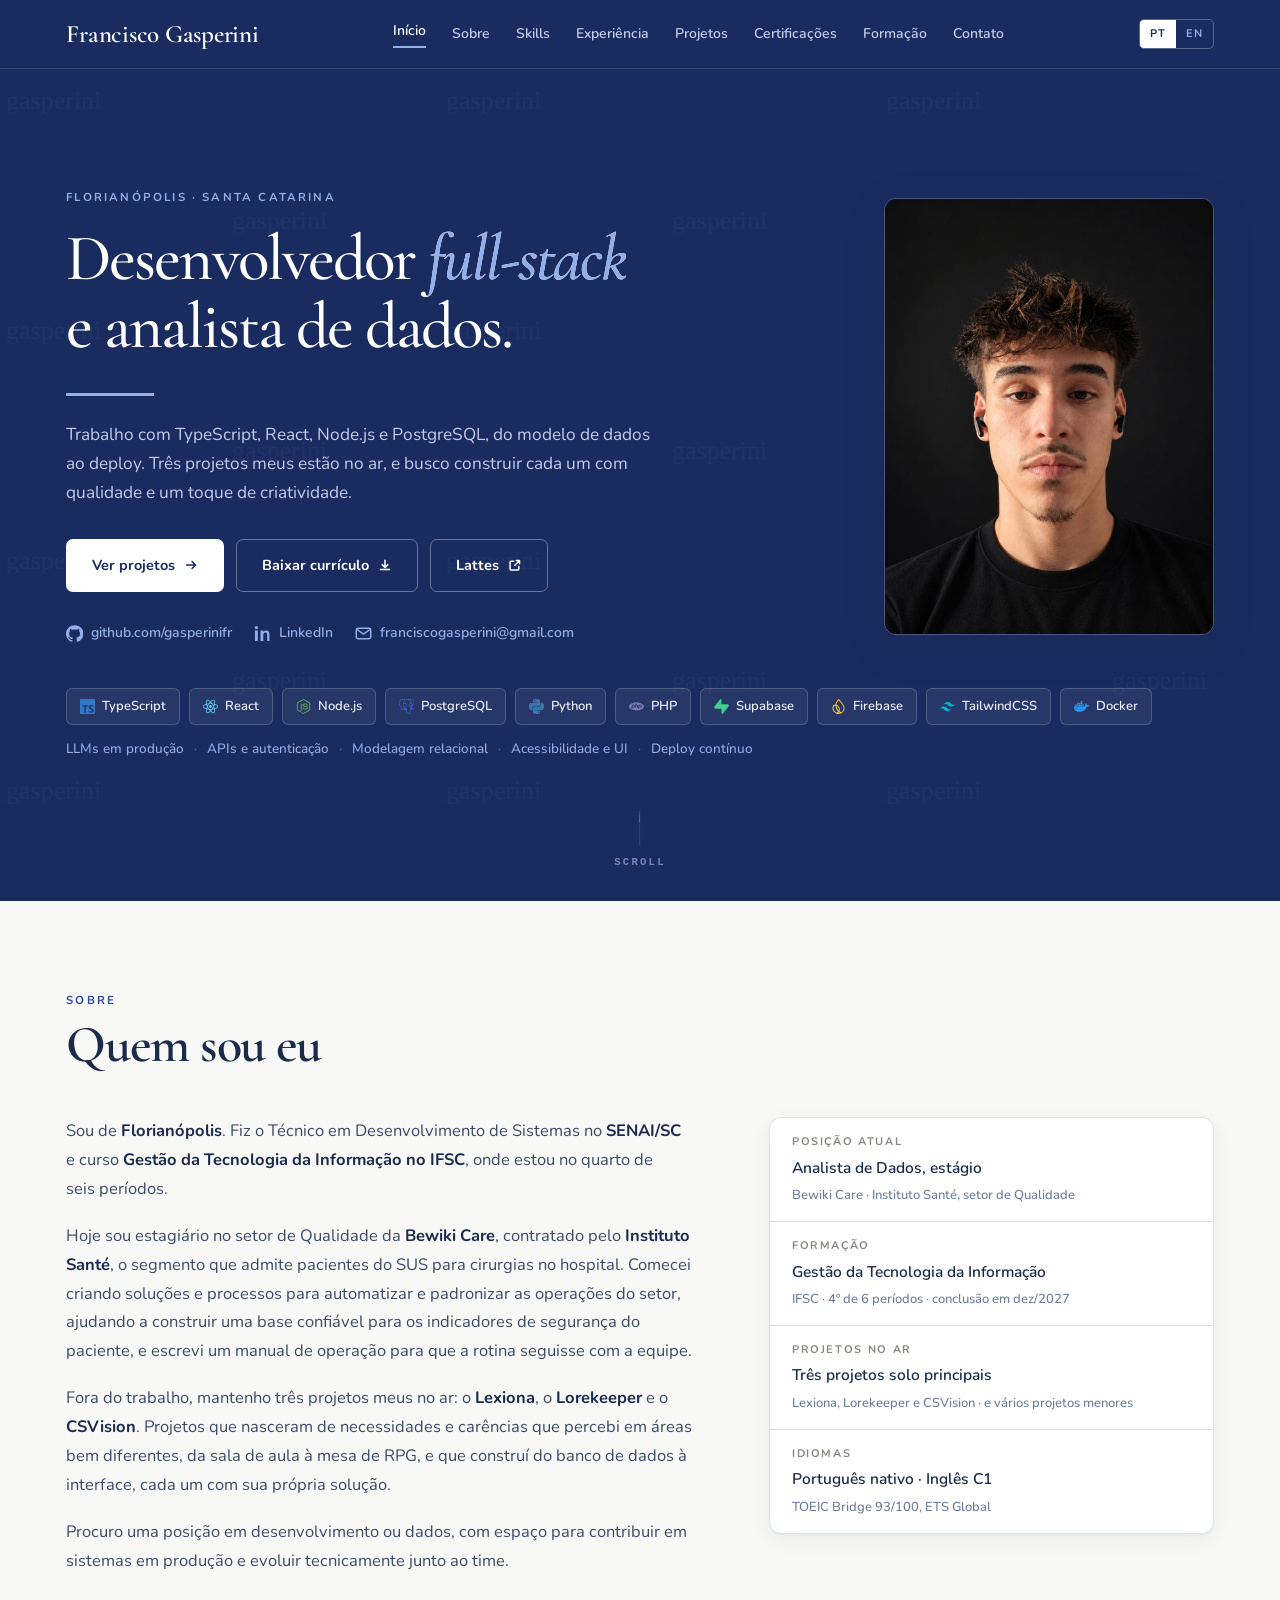
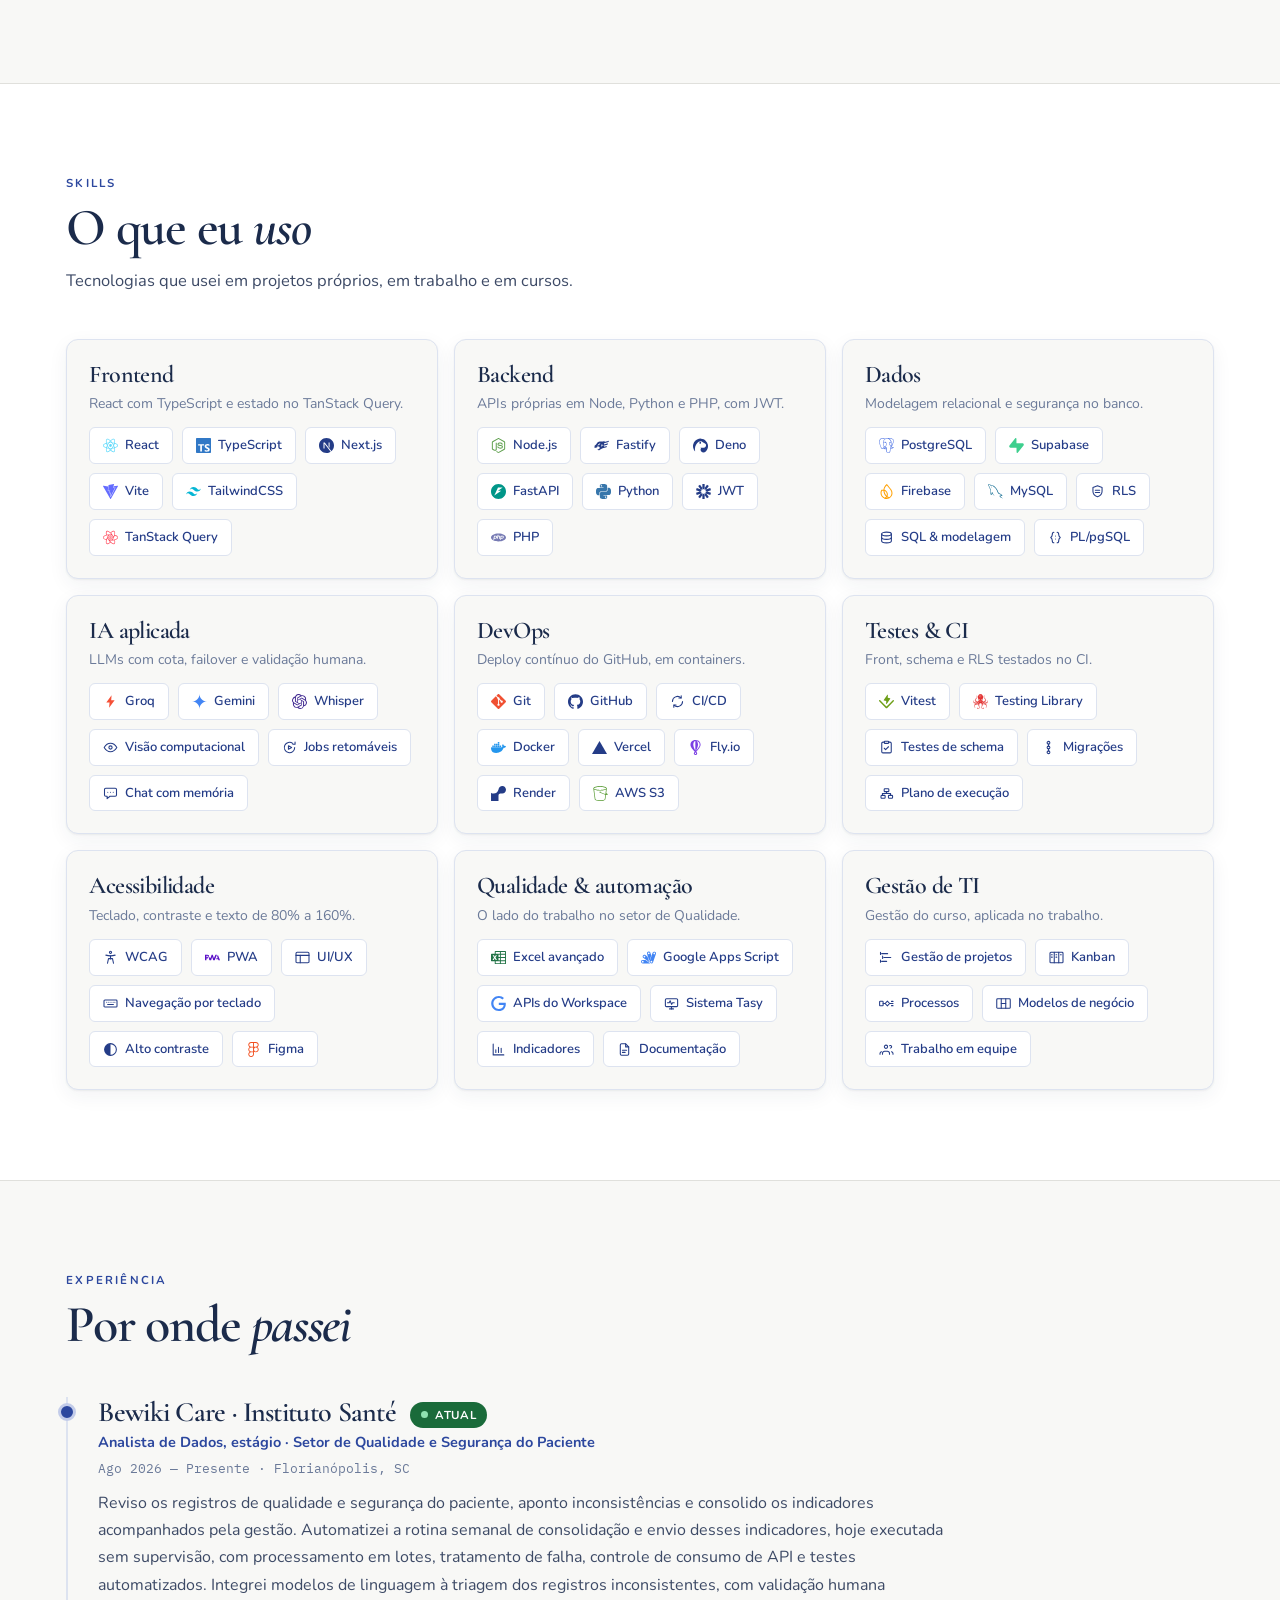
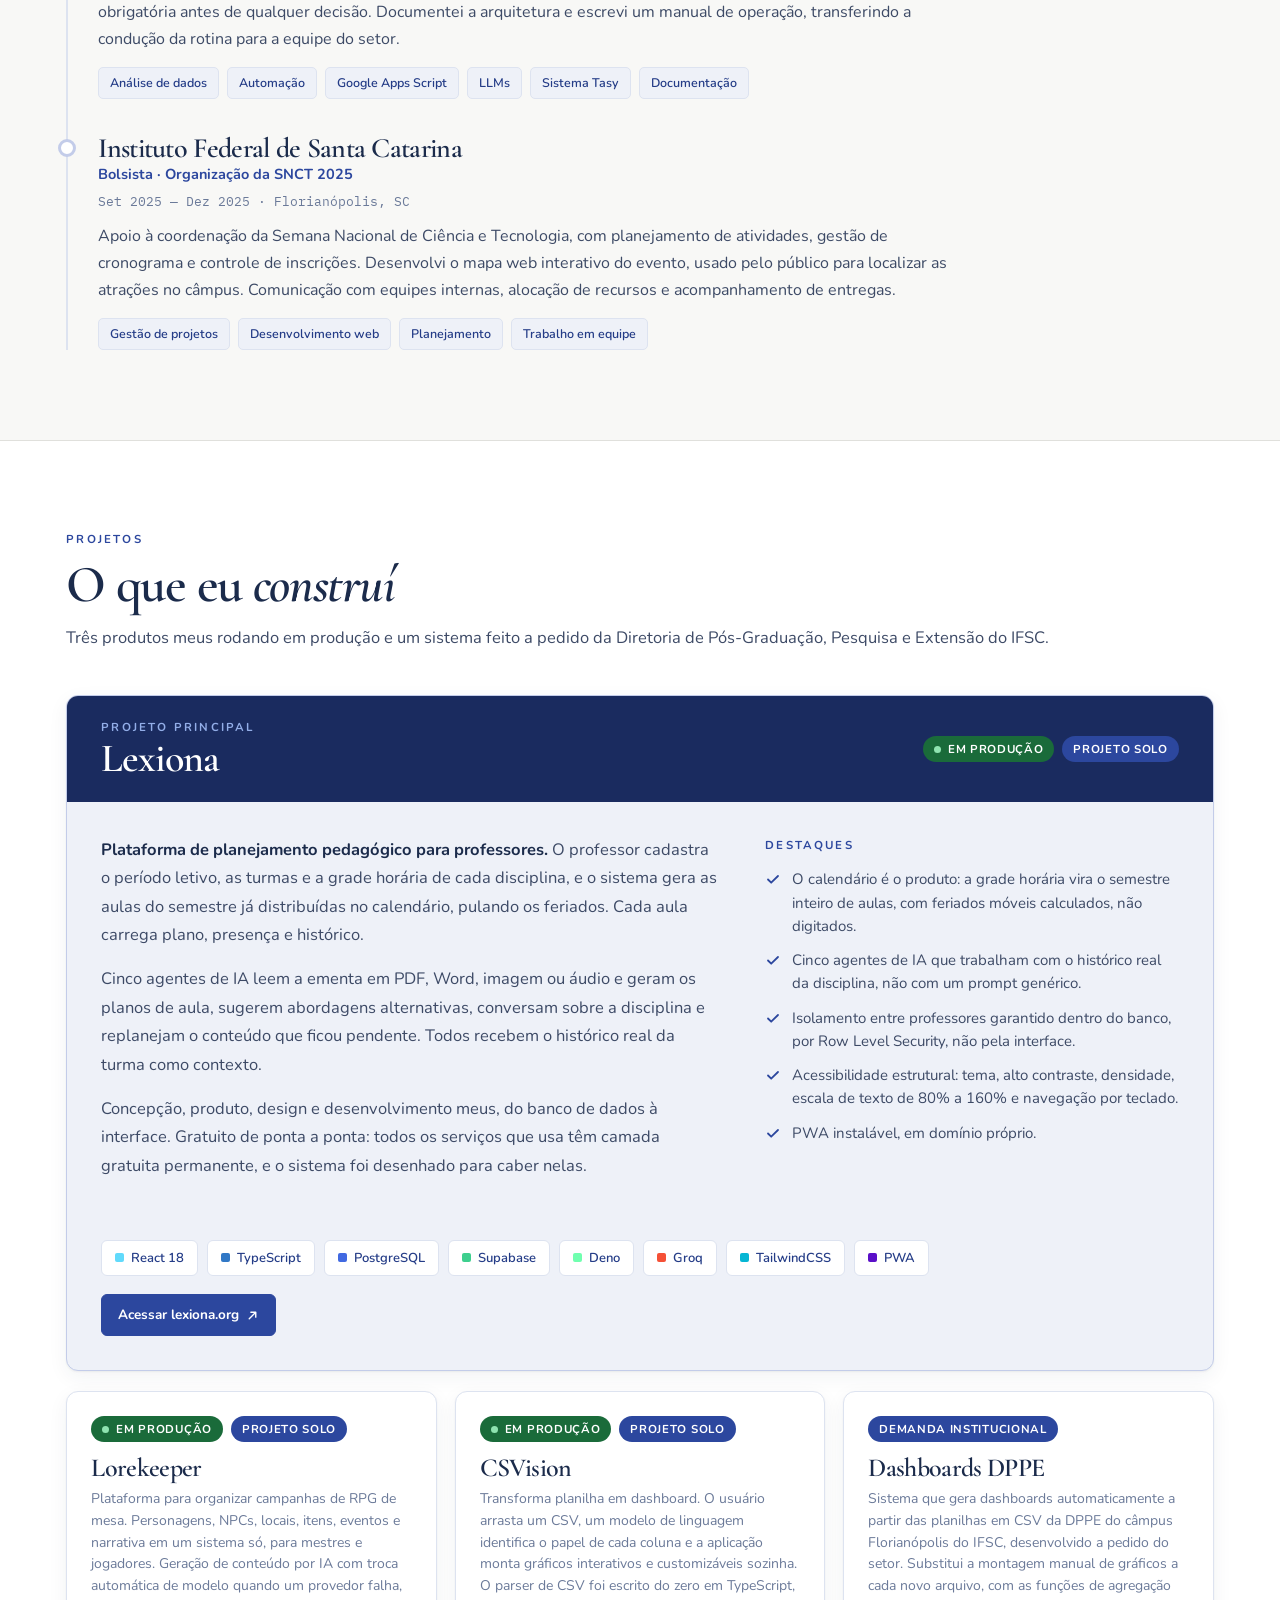
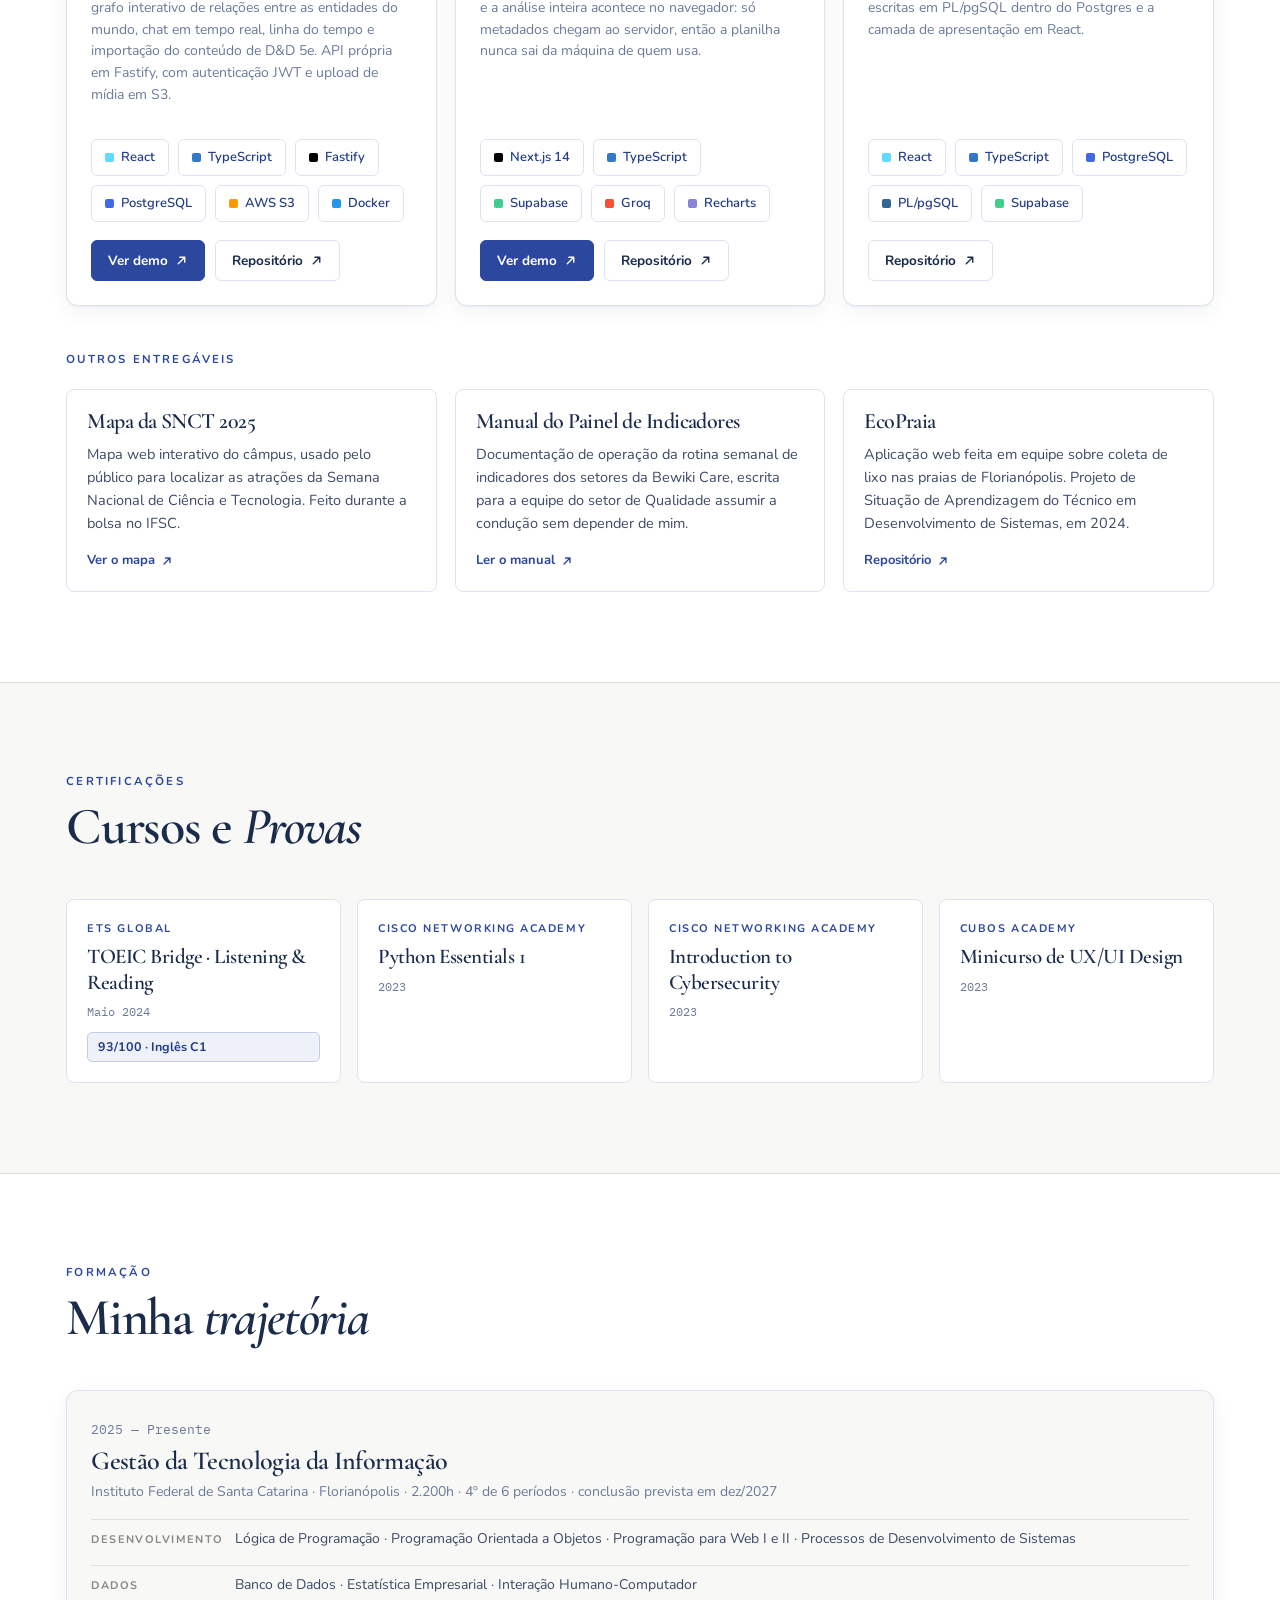
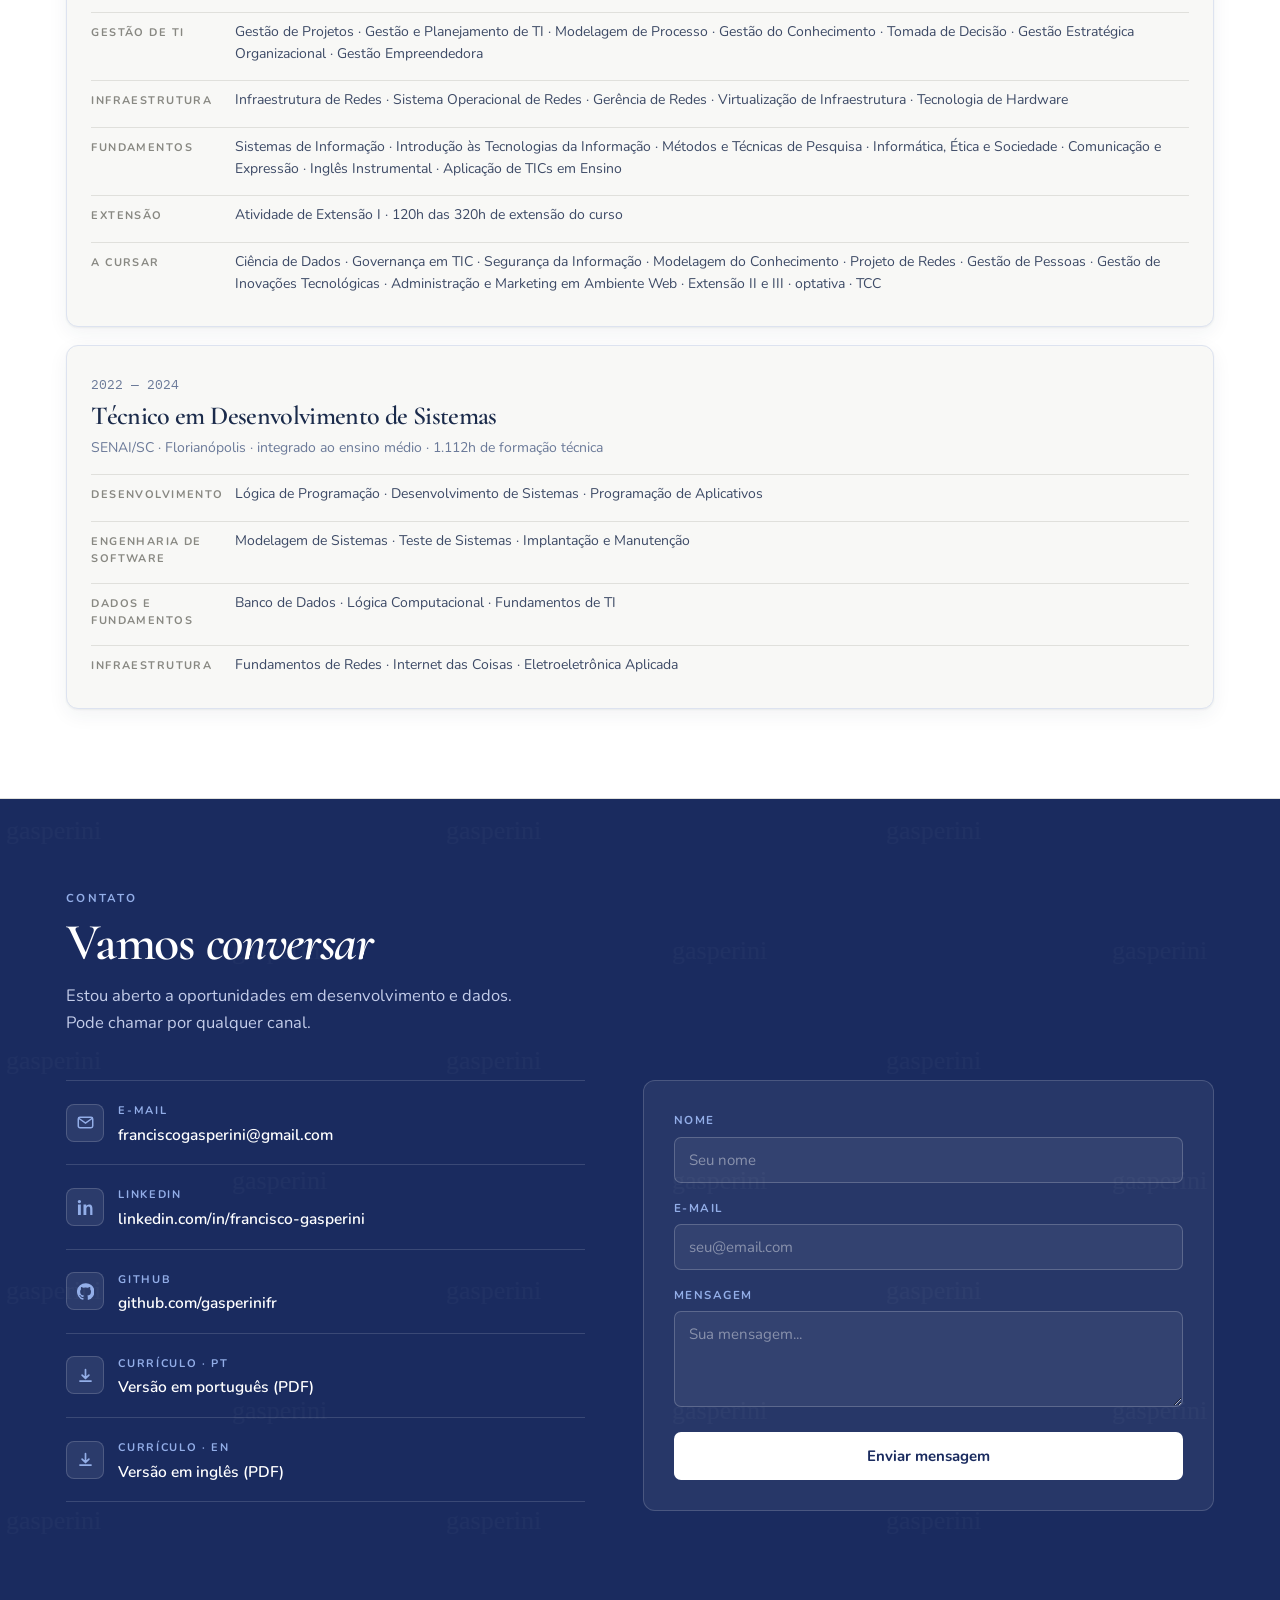
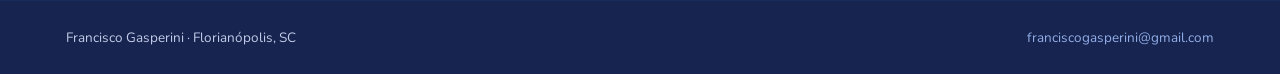
==== commit 86a5669b: "Põe logo em cada skill e completa a matriz curricular Os chips de skills usavam um quadradinho de co" ====
--- a/index.html
+++ b/index.html
@@ -159,6 +159,7 @@
 .chip{display:inline-flex;align-items:center;gap:7px;padding:7px 13px;border:1px solid var(--linha-azul);background:var(--branco);border-radius:6px;font-size:13px;font-weight:600;color:var(--azul-forte)}
 .chip-d{border-color:rgb(255 255 255 / 18%);background:rgb(255 255 255 / 6%);color:var(--azul-100)}
 .pt{width:9px;height:9px;border-radius:2px;flex:0 0 auto}
+.sprite-ico{position:absolute;width:0;height:0;overflow:hidden}
 .chip .ico{width:15px;height:15px;flex:0 0 auto}
 .capacidades{display:flex;flex-wrap:wrap;margin:0;font-size:13.5px;font-weight:500;color:var(--azul-300)}
 .capacidades span{display:inline-flex;align-items:center}
@@ -183,7 +184,13 @@
 .fato .mini{font-size:13px;font-weight:500;color:var(--fraco);grid-column:1/-1;margin:0}
 
 /* ---------- skills ---------- */
-.grade-skills{display:grid;grid-template-columns:repeat(auto-fit,minmax(300px,1fr));gap:18px}
+.grade-skills{display:grid;grid-template-columns:repeat(auto-fit,minmax(300px,1fr));gap:16px}
+/* os nove cards de skills sao padronizados em tres filas de chips e uma
+   linha de descricao, para a grade caber numa tela. Os cards de projeto
+   usam a mesma classe .card e seguem com o espacamento original. */
+.grade-skills .card{padding:22px}
+.grade-skills .card h3{font-size:24px}
+.grade-skills .card .card-sub{margin-bottom:12px}
 .card{background:var(--branco);border:1px solid var(--linha-azul);border-radius:var(--raio-lg);padding:24px;box-shadow:var(--sombra);transition:transform .18s ease,box-shadow .18s ease}
 .card:hover{transform:translateY(-3px);box-shadow:var(--sombra-alta)}
 .card h3{font-size:26px;color:var(--navy-3);margin-bottom:6px}
@@ -239,7 +246,7 @@
 .cert h4{font-size:21px;color:var(--navy-3);line-height:1.2}
 .cert .quando{font-family:var(--mono);font-size:12px;color:var(--fraco)}
 .nota{display:inline-block;margin-top:4px;padding:4px 10px;border-radius:5px;background:var(--azul-50);border:1px solid var(--azul-200);font-size:12.5px;font-weight:700;color:var(--azul-forte)}
-.grade-form{display:grid;grid-template-columns:repeat(auto-fit,minmax(340px,1fr));gap:18px}
+.grade-form{display:grid;grid-template-columns:1fr;gap:18px}
 .areas{display:flex;flex-direction:column;gap:8px;margin-top:14px}
 .area{display:grid;grid-template-columns:132px 1fr;gap:12px;font-size:14px;line-height:1.55;padding:8px 0;border-top:1px solid var(--linha)}
 .area b{font-size:11px;font-weight:700;letter-spacing:.13em;text-transform:uppercase;color:var(--cinza);padding-top:3px}
@@ -302,6 +309,64 @@
 </style>
 </head>
 <body>
+<svg class="sprite-ico" aria-hidden="true" focusable="false" xmlns="http://www.w3.org/2000/svg"><defs>
+<symbol id="i-appsscript" viewBox="0 0 24 24"><path fill="#4285F4" d="M12.363 2.54a3.136 3.136 0 0 0-.376.022 2.864 2.864 0 0 0-1.589.828c-.562.58-.82 1.115-.773 1.943-.01.264.193 1.023.272 1.274 1.115 3.546 2.09 6.75 3.26 10.279.08.246.168.486.267.72.02.047.035.046.048-.004.077-.297.174-.612.29-.945.894-2.576 1.772-5.14 2.633-7.696a.345.345 0 0 0 .004-.217 163.054 163.054 0 0 0-1.49-4.572 2.603 2.603 0 0 0-.704-.933c-.55-.46-1.166-.694-1.842-.7Zm9.078.117a2.734 2.734 0 0 0-2.878 1.828l-4.576 13.289a2.734 2.734 0 0 0 1.695 3.475l.12.04a2.734 2.734 0 0 0 3.475-1.694L23.85 6.307a2.734 2.734 0 0 0-1.695-3.476c-.233-.1-.506-.124-.716-.174ZM12.375 3.96a1.396 1.396 0 1 1 0 2.791 1.395 1.395 0 0 1 0-2.79zm8.809.07a1.402 1.402 0 1 1 0 2.803 1.402 1.402 0 0 1 0-2.803zM5.419 7.605a2.853 2.853 0 0 0-.468.052 2.683 2.683 0 0 0-1.337.627 2.62 2.62 0 0 0-.924 1.833 3.808 3.808 0 0 0 0 .648 2.52 2.52 0 0 0 .673 1.52c.221.238.465.454.732.648 3.043 2.21 6.08 4.43 9.108 6.664a.78.78 0 0 0 .158.089c.03-.043.032-.098.007-.167a17.409 17.409 0 0 0-.317-1.066 532.752 532.752 0 0 1-2.02-6.251 41.91 41.91 0 0 0-.497-1.477c-.967-.849-2.078-1.6-3.023-2.302A3.848 3.848 0 0 0 6.153 7.7a2.388 2.388 0 0 0-.734-.094Zm.02 1.424a1.398 1.398 0 1 1 0 2.796 1.398 1.398 0 0 1 0-2.796zm-2.458 6.792c-.733-.006-1.375.202-1.927.622a2.72 2.72 0 0 0-.95 1.45 2.78 2.78 0 0 0-.09 1.04 2.74 2.74 0 0 0 .695 1.583c.664.578 1.26.85 2 .945 1.42-.005 2.84-.012 4.262-.02h.418c2.277-.003 4.513-.002 6.706.003.148.005.28.003.392-.01.06-.005.091-.031.092-.077a10.656 10.656 0 0 0-.834-.653 488.746 488.746 0 0 1-6.57-4.815.236.236 0 0 0-.14-.047c-1.34-.003-2.691-.01-4.054-.02zm-.19 1.418a1.402 1.402 0 1 1 0 2.803 1.402 1.402 0 0 1 0-2.803zm13.874.002a1.4 1.4 0 1 1 0 2.8 1.4 1.4 0 0 1 0-2.8z"/></symbol>
+<symbol id="i-deno" viewBox="0 0 24 24"><path fill="currentColor" d="M1.105 18.02A11.9 11.9 0 0 1 0 12.985q0-.698.078-1.376a12 12 0 0 1 .231-1.34A12 12 0 0 1 4.025 4.02a12 12 0 0 1 5.46-2.771 12 12 0 0 1 3.428-.23c1.452.112 2.825.477 4.077 1.05a12 12 0 0 1 2.78 1.774 12.02 12.02 0 0 1 4.053 7.078A12 12 0 0 1 24 12.985q0 .454-.036.914a12 12 0 0 1-.728 3.305 12 12 0 0 1-2.38 3.875c-1.33 1.357-3.02 1.962-4.43 1.936a4.4 4.4 0 0 1-2.724-1.024c-.99-.853-1.391-1.83-1.53-2.919a5 5 0 0 1 .128-1.518c.105-.38.37-1.116.76-1.437-.455-.197-1.04-.624-1.226-.829-.045-.05-.04-.13 0-.183a.155.155 0 0 1 .177-.053c.392.134.869.267 1.372.35.66.111 1.484.25 2.317.292 2.03.1 4.153-.813 4.812-2.627s.403-3.609-1.96-4.685-3.454-2.356-5.363-3.128c-1.247-.505-2.636-.205-4.06.582-3.838 2.121-7.277 8.822-5.69 15.032a.191.191 0 0 1-.315.19 12 12 0 0 1-1.25-1.634 12 12 0 0 1-.769-1.404M11.57 6.087c.649-.051 1.214.501 1.31 1.236.13.979-.228 1.99-1.41 2.013-1.01.02-1.315-.997-1.248-1.614.066-.616.574-1.575 1.35-1.635"/></symbol>
+<symbol id="i-docker" viewBox="0 0 24 24"><path fill="#2496ED" d="M13.983 11.078h2.119a.186.186 0 00.186-.185V9.006a.186.186 0 00-.186-.186h-2.119a.185.185 0 00-.185.185v1.888c0 .102.083.185.185.185m-2.954-5.43h2.118a.186.186 0 00.186-.186V3.574a.186.186 0 00-.186-.185h-2.118a.185.185 0 00-.185.185v1.888c0 .102.082.185.185.185m0 2.716h2.118a.187.187 0 00.186-.186V6.29a.186.186 0 00-.186-.185h-2.118a.185.185 0 00-.185.185v1.887c0 .102.082.185.185.186m-2.93 0h2.12a.186.186 0 00.184-.186V6.29a.185.185 0 00-.185-.185H8.1a.185.185 0 00-.185.185v1.887c0 .102.083.185.185.186m-2.964 0h2.119a.186.186 0 00.185-.186V6.29a.185.185 0 00-.185-.185H5.136a.186.186 0 00-.186.185v1.887c0 .102.084.185.186.186m5.893 2.715h2.118a.186.186 0 00.186-.185V9.006a.186.186 0 00-.186-.186h-2.118a.185.185 0 00-.185.185v1.888c0 .102.082.185.185.185m-2.93 0h2.12a.185.185 0 00.184-.185V9.006a.185.185 0 00-.184-.186h-2.12a.185.185 0 00-.184.185v1.888c0 .102.083.185.185.185m-2.964 0h2.119a.185.185 0 00.185-.185V9.006a.185.185 0 00-.184-.186h-2.12a.186.186 0 00-.186.186v1.887c0 .102.084.185.186.185m-2.92 0h2.12a.185.185 0 00.184-.185V9.006a.185.185 0 00-.184-.186h-2.12a.185.185 0 00-.184.185v1.888c0 .102.082.185.185.185M23.763 9.89c-.065-.051-.672-.51-1.954-.51-.338.001-.676.03-1.01.087-.248-1.7-1.653-2.53-1.716-2.566l-.344-.199-.226.327c-.284.438-.49.922-.612 1.43-.23.97-.09 1.882.403 2.661-.595.332-1.55.413-1.744.42H.751a.751.751 0 00-.75.748 11.376 11.376 0 00.692 4.062c.545 1.428 1.355 2.48 2.41 3.124 1.18.723 3.1 1.137 5.275 1.137.983.003 1.963-.086 2.93-.266a12.248 12.248 0 003.823-1.389c.98-.567 1.86-1.288 2.61-2.136 1.252-1.418 1.998-2.997 2.553-4.4h.221c1.372 0 2.215-.549 2.68-1.009.309-.293.55-.65.707-1.046l.098-.288Z"/></symbol>
+<symbol id="i-excel" viewBox="0 0 24 24"><path fill="#217346" d="M23 1.5q.41 0 .7.3.3.29.3.7v19q0 .41-.3.7-.29.3-.7.3H7q-.41 0-.7-.3-.3-.29-.3-.7V18H1q-.41 0-.7-.3-.3-.29-.3-.7V7q0-.41.3-.7Q.58 6 1 6h5V2.5q0-.41.3-.7.29-.3.7-.3zM6 13.28l1.42 2.66h2.14l-2.38-3.87 2.34-3.8H7.46l-1.3 2.4-.05.08-.04.09-.64-1.28-.66-1.29H2.59l2.27 3.82-2.48 3.85h2.16zM14.25 21v-3H7.5v3zm0-4.5v-3.75H12v3.75zm0-5.25V7.5H12v3.75zm0-5.25V3H7.5v3zm8.25 15v-3h-6.75v3zm0-4.5v-3.75h-6.75v3.75zm0-5.25V7.5h-6.75v3.75zm0-5.25V3h-6.75v3Z"/></symbol>
+<symbol id="i-fastapi" viewBox="0 0 24 24"><path fill="#009688" d="M12 .0387C5.3729.0384.0003 5.3931 0 11.9988c-.001 6.6066 5.372 11.9628 12 11.9625 6.628.0003 12.001-5.3559 12-11.9625-.0003-6.6057-5.3729-11.9604-12-11.96m-.829 5.4153h7.55l-7.5805 5.3284h5.1828L5.279 18.5436q2.9466-6.5444 5.892-13.0896"/></symbol>
+<symbol id="i-fastify" viewBox="0 0 24 24"><path fill="currentColor" d="M23.245 6.49L24 4.533l-.031-.121-7.473 1.967c.797-1.153.523-2.078.523-2.078s-2.387 1.524-4.193 1.485c-1.804-.04-2.387-.52-5.155.362-2.768.882-3.551 3.59-4.351 4.173-.804.583-3.32 2.477-3.32 2.477l.006.034 2.27-.724s-.622.585-1.945 2.37l-.062-.057.002.011s1.064 1.626 2.107 1.324a2.14 2.14 0 0 0 .353-.147c.419.234.967.463 1.572.525 0 0-.41-.475-.752-1.017l.238-.154.865.318-.096-.812c.003-.003.006-.003.008-.006l.849.311-.105-.738a5.65 5.65 0 0 1 .322-.158l.885-3.345 3.662-2.497-.291.733c-.741 1.826-2.135 2.256-2.135 2.256l-.582.22c-.433.512-.614.637-.764 2.353.348-.088.682-.107.984-.028 1.564.421 2.107 2.307 1.685 2.827-.104.13-.356.354-.673.617H7.77l-.008.514-.065.051h-.645l-.009.504-.17.127c-.607.011-1.373-.518-1.373-.518 0 .481.401 1.225.401 1.225l.07-.034-.061.045s1.625 1.083 2.646.681c.91-.356 3.263-2.213 5.296-3.093l6.15-1.62.811-2.1-4.688 1.235v-1.889l5.5-1.448.811-2.1-6.31 1.662V8.367zm-11.163 4l1.459-.384.02.074-.455 1.179-1.513.398zm.503 2.526l-1.512.398.489-1.266 1.459-.385.02.074zm1.971-.424l-1.513.398.49-1.266 1.459-.385.02.073Z"/></symbol>
+<symbol id="i-firebase" viewBox="0 0 24 24"><path fill="#FFA000" d="M19.455 8.369c-.538-.748-1.778-2.285-3.681-4.569-.826-.991-1.535-1.832-1.884-2.245a146 146 0 0 0-.488-.576l-.207-.245-.113-.133-.022-.032-.01-.005L12.57 0l-.609.488c-1.555 1.246-2.828 2.851-3.681 4.64-.523 1.064-.864 2.105-1.043 3.176-.047.241-.088.489-.121.738-.209-.017-.421-.028-.632-.033-.018-.001-.035-.002-.059-.003a7.46 7.46 0 0 0-2.28.274l-.317.089-.163.286c-.765 1.342-1.198 2.869-1.252 4.416-.07 2.01.477 3.954 1.583 5.625 1.082 1.633 2.61 2.882 4.42 3.611l.236.095.071.025.003-.001a9.59 9.59 0 0 0 2.941.568q.171.006.342.006c1.273 0 2.513-.249 3.69-.742l.008.004.313-.145a9.63 9.63 0 0 0 3.927-3.335c1.01-1.49 1.577-3.234 1.641-5.042.075-2.161-.643-4.304-2.133-6.371m-7.083 6.695c.328 1.244.264 2.44-.191 3.558-1.135-1.12-1.967-2.352-2.475-3.665-.543-1.404-.87-2.74-.974-3.975.48.157.922.366 1.315.622 1.132.737 1.914 1.902 2.325 3.461zm.207 6.022c.482.368.99.712 1.513 1.028-.771.21-1.565.302-2.369.273a8 8 0 0 1-.373-.022c.458-.394.869-.823 1.228-1.279zm1.347-6.431c-.516-1.957-1.527-3.437-3.002-4.398-.647-.421-1.385-.741-2.194-.95.011-.134.026-.268.043-.4.014-.113.03-.216.046-.313.133-.689.332-1.37.589-2.025.099-.25.206-.499.321-.74l.004-.008c.177-.358.376-.719.61-1.105l.092-.152-.003-.001c.544-.851 1.197-1.627 1.942-2.311l.288.341c.672.796 1.304 1.548 1.878 2.237 1.291 1.549 2.966 3.583 3.612 4.48 1.277 1.771 1.893 3.579 1.83 5.375-.049 1.395-.461 2.755-1.195 3.933-.694 1.116-1.661 2.05-2.8 2.708-.636-.318-1.559-.839-2.539-1.599.79-1.575.952-3.28.479-5.072zm-2.575 5.397c-.725.939-1.587 1.55-2.09 1.856-.081-.029-.163-.06-.243-.093l-.065-.026c-1.49-.616-2.747-1.656-3.635-3.01-.907-1.384-1.356-2.993-1.298-4.653.041-1.19.338-2.327.882-3.379.316-.07.638-.114.96-.131l.084-.002c.162-.003.324-.003.478 0 .227.011.454.035.677.07.073 1.513.445 3.145 1.105 4.852.637 1.644 1.694 3.162 3.144 4.515z"/></symbol>
+<symbol id="i-fly" viewBox="0 0 24 24"><path fill="#7B3FE4" d="M11.987 0c-2.45-.01-5.002.925-6.541 2.897-1.17 1.502-1.664 3.474-1.49 5.356.29 2.112 1.476 3.96 2.676 5.672a41.5 41.5 0 0 0 4.216 4.831c-1.063.832-1.943 2.286-1.357 3.644.821 2.32 4.665 2.05 5.122-.372.39-1.288-.694-2.533-1.428-3.309 2.388-2.431 4.706-5.036 6.17-8.145.595-1.32.902-2.802.614-4.24-.28-2.341-1.823-4.473-3.967-5.46C14.76.266 13.364.016 11.987 0m-.236 1.577v15.534C9.881 13.483 7.724 9.266 8.73 5.069c.35-1.539 1.253-3.309 3.02-3.492m1.996.04c1.534.357 3.031 1.096 3.906 2.48 1.3 1.93 1.318 4.55.1 6.521-1.268 2.395-3.06 4.463-4.916 6.415 1.472-2.974 3.074-6.106 3.182-9.5-.043-2.08-.438-4.612-2.272-5.916M11.97 20.103c.848.342 1.597 1.983.153 2.173-.664.15-1.367-.599-.995-1.222.213-.355.488-.73.842-.95"/></symbol>
+<symbol id="i-gemini" viewBox="0 0 24 24"><path fill="#4285F4" d="M11.04 19.32Q12 21.51 12 24q0-2.49.93-4.68.96-2.19 2.58-3.81t3.81-2.55Q21.51 12 24 12q-2.49 0-4.68-.93a12.3 12.3 0 0 1-3.81-2.58 12.3 12.3 0 0 1-2.58-3.81Q12 2.49 12 0q0 2.49-.96 4.68-.93 2.19-2.55 3.81a12.3 12.3 0 0 1-3.81 2.58Q2.49 12 0 12q2.49 0 4.68.96 2.19.93 3.81 2.55t2.55 3.81"/></symbol>
+<symbol id="i-git" viewBox="0 0 24 24"><path fill="#F05032" d="M23.546 10.93L13.067.452c-.604-.603-1.582-.603-2.188 0L8.708 2.627l2.76 2.76c.645-.215 1.379-.07 1.889.441.516.515.658 1.258.438 1.9l2.658 2.66c.645-.223 1.387-.078 1.9.435.721.72.721 1.884 0 2.604-.719.719-1.881.719-2.6 0-.539-.541-.674-1.337-.404-1.996L12.86 8.955v6.525c.176.086.342.203.488.348.713.721.713 1.883 0 2.6-.719.721-1.889.721-2.609 0-.719-.719-.719-1.879 0-2.598.182-.18.387-.316.605-.406V8.835c-.217-.091-.424-.222-.6-.401-.545-.545-.676-1.342-.396-2.009L7.636 3.7.45 10.881c-.6.605-.6 1.584 0 2.189l10.48 10.477c.604.604 1.582.604 2.186 0l10.43-10.43c.605-.603.605-1.582 0-2.187"/></symbol>
+<symbol id="i-groq" viewBox="0 0 24 24"><path fill="#F55036" d="M13.7 2 5.3 13.6h5.2L9.7 22l8.9-12h-5.5L13.7 2Z"/></symbol>
+<symbol id="i-jwt" viewBox="0 0 24 24"><path fill="currentColor" d="M10.2 0v6.456L12 8.928l1.8-2.472V0zm3.6 6.456v3.072l2.904-.96L20.52 3.36l-2.928-2.136zm2.904 2.112l-1.8 2.496 2.928.936 6.144-1.992-1.128-3.432zM17.832 12l-2.928.936 1.8 2.496 6.144 1.992 1.128-3.432zm-1.128 3.432l-2.904-.96v3.072l3.792 5.232 2.928-2.136zM13.8 17.544L12 15.072l-1.8 2.472V24h3.6zm-3.6 0v-3.072l-2.904.96L3.48 20.64l2.928 2.136zm-2.904-2.112l1.8-2.496L6.168 12 .024 13.992l1.128 3.432zM6.168 12l2.928-.936-1.8-2.496-6.144-1.992-1.128 3.432zm1.128-3.432l2.904.96V6.456L6.408 1.224 3.48 3.36Z"/></symbol>
+<symbol id="i-mysql" viewBox="0 0 128 128"><path fill="#00618A" d="M117.688 98.242c-6.973-.191-12.297.461-16.852 2.379-1.293.547-3.355.559-3.566 2.18.711.746.82 1.859 1.387 2.777 1.086 1.754 2.922 4.113 4.559 5.352 1.789 1.348 3.633 2.793 5.551 3.961 3.414 2.082 7.223 3.27 10.504 5.352 1.938 1.23 3.859 2.777 5.75 4.164.934.684 1.563 1.75 2.773 2.18v-.195c-.637-.812-.801-1.93-1.387-2.777l-2.578-2.578c-2.52-3.344-5.719-6.281-9.117-8.719-2.711-1.949-8.781-4.578-9.91-7.73l-.199-.199c1.922-.219 4.172-.914 5.949-1.391 2.98-.797 5.645-.59 8.719-1.387l4.164-1.187v-.793c-1.555-1.594-2.664-3.707-4.359-5.152-4.441-3.781-9.285-7.555-14.273-10.703-2.766-1.746-6.184-2.883-9.117-4.363-.988-.496-2.719-.758-3.371-1.586-1.539-1.961-2.379-4.449-3.566-6.738-2.488-4.793-4.93-10.023-7.137-15.066-1.504-3.437-2.484-6.828-4.359-9.91-9-14.797-18.687-23.73-33.695-32.508-3.195-1.867-7.039-2.605-11.102-3.57l-6.543-.395c-1.332-.555-2.715-2.184-3.965-2.977C16.977 3.52 4.223-3.312.539 5.672-1.785 11.34 4.016 16.871 6.09 19.746c1.457 2.012 3.32 4.273 4.359 6.539.688 1.492.805 2.984 1.391 4.559 1.438 3.883 2.695 8.109 4.559 11.695.941 1.816 1.98 3.727 3.172 5.352.727.996 1.98 1.438 2.18 2.973-1.227 1.715-1.297 4.375-1.984 6.543-3.098 9.77-1.926 21.91 2.578 29.137 1.383 2.223 4.641 6.98 9.117 5.156 3.918-1.598 3.043-6.539 4.164-10.902.254-.988.098-1.715.594-2.379v.199l3.57 7.133c2.641 4.254 7.324 8.699 11.297 11.699 2.059 1.555 3.68 4.242 6.344 5.152v-.199h-.199c-.516-.805-1.324-1.137-1.98-1.781-1.551-1.523-3.277-3.414-4.559-5.156-3.613-4.902-6.805-10.27-9.711-15.855-1.391-2.668-2.598-5.609-3.77-8.324-.453-1.047-.445-2.633-1.387-3.172-1.281 1.988-3.172 3.598-4.164 5.945-1.582 3.754-1.789 8.336-2.375 13.082-.348.125-.195.039-.398.199-2.762-.668-3.73-3.508-4.758-5.949-2.594-6.164-3.078-16.09-.793-23.191.59-1.836 3.262-7.617 2.18-9.316-.516-1.691-2.219-2.672-3.172-3.965-1.18-1.598-2.355-3.703-3.172-5.551-2.125-4.805-3.113-10.203-5.352-15.062-1.07-2.324-2.875-4.676-4.359-6.738-1.645-2.289-3.484-3.977-4.758-6.742-.453-.984-1.066-2.559-.398-3.566.215-.684.516-.969 1.191-1.191 1.148-.887 4.352.297 5.547.793 3.18 1.32 5.832 2.578 8.527 4.363 1.289.855 2.598 2.512 4.16 2.973h1.785c2.789.641 5.914.195 8.523.988 4.609 1.402 8.738 3.582 12.488 5.949 11.422 7.215 20.766 17.48 27.156 29.734 1.027 1.973 1.473 3.852 2.379 5.945 1.824 4.219 4.125 8.559 5.941 12.688 1.816 4.113 3.582 8.27 6.148 11.695 1.348 1.801 6.551 2.766 8.918 3.766 1.66.699 4.379 1.43 5.949 2.379 3 1.809 5.906 3.965 8.723 5.945 1.402.992 5.73 3.168 5.945 4.957zm-88.605-75.52c-1.453-.027-2.48.156-3.566.395v.199h.195c.695 1.422 1.918 2.34 2.777 3.566l1.98 4.164.199-.195c1.227-.867 1.789-2.25 1.781-4.363-.492-.52-.562-1.164-.992-1.785-.562-.824-1.66-1.289-2.375-1.98zm0 0"/></symbol>
+<symbol id="i-nextjs" viewBox="0 0 24 24"><path fill="currentColor" d="M18.665 21.978C16.758 23.255 14.465 24 12 24 5.377 24 0 18.623 0 12S5.377 0 12 0s12 5.377 12 12c0 3.583-1.574 6.801-4.067 9.001L9.219 7.2H7.2v9.596h1.615V9.251l9.85 12.727Zm-3.332-8.533 1.6 2.061V7.2h-1.6v6.245Z"/></symbol>
+<symbol id="i-node" viewBox="0 0 24 24"><path fill="#5FA04E" d="M11.998,24c-0.321,0-0.641-0.084-0.922-0.247l-2.936-1.737c-0.438-0.245-0.224-0.332-0.08-0.383 c0.585-0.203,0.703-0.25,1.328-0.604c0.065-0.037,0.151-0.023,0.218,0.017l2.256,1.339c0.082,0.045,0.197,0.045,0.272,0l8.795-5.076 c0.082-0.047,0.134-0.141,0.134-0.238V6.921c0-0.099-0.053-0.192-0.137-0.242l-8.791-5.072c-0.081-0.047-0.189-0.047-0.271,0 L3.075,6.68C2.99,6.729,2.936,6.825,2.936,6.921v10.15c0,0.097,0.054,0.189,0.139,0.235l2.409,1.392 c1.307,0.654,2.108-0.116,2.108-0.89V7.787c0-0.142,0.114-0.253,0.256-0.253h1.115c0.139,0,0.255,0.112,0.255,0.253v10.021 c0,1.745-0.95,2.745-2.604,2.745c-0.508,0-0.909,0-2.026-0.551L2.28,18.675c-0.57-0.329-0.922-0.945-0.922-1.604V6.921 c0-0.659,0.353-1.275,0.922-1.603l8.795-5.082c0.557-0.315,1.296-0.315,1.848,0l8.794,5.082c0.57,0.329,0.924,0.944,0.924,1.603 v10.15c0,0.659-0.354,1.273-0.924,1.604l-8.794,5.078C12.643,23.916,12.324,24,11.998,24z M19.099,13.993 c0-1.9-1.284-2.406-3.987-2.763c-2.731-0.361-3.009-0.548-3.009-1.187c0-0.528,0.235-1.233,2.258-1.233 c1.807,0,2.473,0.389,2.747,1.607c0.024,0.115,0.129,0.199,0.247,0.199h1.141c0.071,0,0.138-0.031,0.186-0.081 c0.048-0.054,0.074-0.123,0.067-0.196c-0.177-2.098-1.571-3.076-4.388-3.076c-2.508,0-4.004,1.058-4.004,2.833 c0,1.925,1.488,2.457,3.895,2.695c2.88,0.282,3.103,0.703,3.103,1.269c0,0.983-0.789,1.402-2.642,1.402 c-2.327,0-2.839-0.584-3.011-1.742c-0.02-0.124-0.126-0.215-0.253-0.215h-1.137c-0.141,0-0.254,0.112-0.254,0.253 c0,1.482,0.806,3.248,4.655,3.248C17.501,17.007,19.099,15.91,19.099,13.993z"/></symbol>
+<symbol id="i-php" viewBox="0 0 24 24"><path fill="#777BB4" d="M7.01 10.207h-.944l-.515 2.648h.838c.556 0 .97-.105 1.242-.314.272-.21.455-.559.55-1.049.092-.47.05-.802-.124-.995-.175-.193-.523-.29-1.047-.29zM12 5.688C5.373 5.688 0 8.514 0 12s5.373 6.313 12 6.313S24 15.486 24 12c0-3.486-5.373-6.312-12-6.312zm-3.26 7.451c-.261.25-.575.438-.917.551-.336.108-.765.164-1.285.164H5.357l-.327 1.681H3.652l1.23-6.326h2.65c.797 0 1.378.209 1.744.628.366.418.476 1.002.33 1.752a2.836 2.836 0 0 1-.305.847c-.143.255-.33.49-.561.703zm4.024.715l.543-2.799c.063-.318.039-.536-.068-.651-.107-.116-.336-.174-.687-.174H11.46l-.704 3.625H9.388l1.23-6.327h1.367l-.327 1.682h1.218c.767 0 1.295.134 1.586.401s.378.7.263 1.299l-.572 2.944h-1.389zm7.597-2.265a2.782 2.782 0 0 1-.305.847c-.143.255-.33.49-.561.703a2.44 2.44 0 0 1-.917.551c-.336.108-.765.164-1.286.164h-1.18l-.327 1.682h-1.378l1.23-6.326h2.649c.797 0 1.378.209 1.744.628.366.417.477 1.001.331 1.751zM17.766 10.207h-.943l-.516 2.648h.838c.557 0 .971-.105 1.242-.314.272-.21.455-.559.551-1.049.092-.47.049-.802-.125-.995s-.524-.29-1.047-.29z"/></symbol>
+<symbol id="i-postgres" viewBox="0 0 24 24"><path fill="#4169E1" d="M23.5594 14.7228a.5269.5269 0 0 0-.0563-.1191c-.139-.2632-.4768-.3418-1.0074-.2321-1.6533.3411-2.2935.1312-2.5256-.0191 1.342-2.0482 2.445-4.522 3.0411-6.8297.2714-1.0507.7982-3.5237.1222-4.7316a1.5641 1.5641 0 0 0-.1509-.235C21.6931.9086 19.8007.0248 17.5099.0005c-1.4947-.0158-2.7705.3461-3.1161.4794a9.449 9.449 0 0 0-.5159-.0816 8.044 8.044 0 0 0-1.3114-.1278c-1.1822-.0184-2.2038.2642-3.0498.8406-.8573-.3211-4.7888-1.645-7.2219.0788C.9359 2.1526.3086 3.8733.4302 6.3043c.0409.818.5069 3.334 1.2423 5.7436.4598 1.5065.9387 2.7019 1.4334 3.582.553.9942 1.1259 1.5933 1.7143 1.7895.4474.1491 1.1327.1441 1.8581-.7279.8012-.9635 1.5903-1.8258 1.9446-2.2069.4351.2355.9064.3625 1.39.3772a.0569.0569 0 0 0 .0004.0041 11.0312 11.0312 0 0 0-.2472.3054c-.3389.4302-.4094.5197-1.5002.7443-.3102.064-1.1344.2339-1.1464.8115-.0025.1224.0329.2309.0919.3268.2269.4231.9216.6097 1.015.6331 1.3345.3335 2.5044.092 3.3714-.6787-.017 2.231.0775 4.4174.3454 5.0874.2212.5529.7618 1.9045 2.4692 1.9043.2505 0 .5263-.0291.8296-.0941 1.7819-.3821 2.5557-1.1696 2.855-2.9059.1503-.8707.4016-2.8753.5388-4.1012.0169-.0703.0357-.1207.057-.1362.0007-.0005.0697-.0471.4272.0307a.3673.3673 0 0 0 .0443.0068l.2539.0223.0149.001c.8468.0384 1.9114-.1426 2.5312-.4308.6438-.2988 1.8057-1.0323 1.5951-1.6698zM2.371 11.8765c-.7435-2.4358-1.1779-4.8851-1.2123-5.5719-.1086-2.1714.4171-3.6829 1.5623-4.4927 1.8367-1.2986 4.8398-.5408 6.108-.13-.0032.0032-.0066.0061-.0098.0094-2.0238 2.044-1.9758 5.536-1.9708 5.7495-.0002.0823.0066.1989.0162.3593.0348.5873.0996 1.6804-.0735 2.9184-.1609 1.1504.1937 2.2764.9728 3.0892.0806.0841.1648.1631.2518.2374-.3468.3714-1.1004 1.1926-1.9025 2.1576-.5677.6825-.9597.5517-1.0886.5087-.3919-.1307-.813-.5871-1.2381-1.3223-.4796-.839-.9635-2.0317-1.4155-3.5126zm6.0072 5.0871c-.1711-.0428-.3271-.1132-.4322-.1772.0889-.0394.2374-.0902.4833-.1409 1.2833-.2641 1.4815-.4506 1.9143-1.0002.0992-.126.2116-.2687.3673-.4426a.3549.3549 0 0 0 .0737-.1298c.1708-.1513.2724-.1099.4369-.0417.156.0646.3078.26.3695.4752.0291.1016.0619.2945-.0452.4444-.9043 1.2658-2.2216 1.2494-3.1676 1.0128zm2.094-3.988-.0525.141c-.133.3566-.2567.6881-.3334 1.003-.6674-.0021-1.3168-.2872-1.8105-.8024-.6279-.6551-.9131-1.5664-.7825-2.5004.1828-1.3079.1153-2.4468.079-3.0586-.005-.0857-.0095-.1607-.0122-.2199.2957-.2621 1.6659-.9962 2.6429-.7724.4459.1022.7176.4057.8305.928.5846 2.7038.0774 3.8307-.3302 4.7363-.084.1866-.1633.3629-.2311.5454zm7.3637 4.5725c-.0169.1768-.0358.376-.0618.5959l-.146.4383a.3547.3547 0 0 0-.0182.1077c-.0059.4747-.054.6489-.115.8693-.0634.2292-.1353.4891-.1794 1.0575-.11 1.4143-.8782 2.2267-2.4172 2.5565-1.5155.3251-1.7843-.4968-2.0212-1.2217a6.5824 6.5824 0 0 0-.0769-.2266c-.2154-.5858-.1911-1.4119-.1574-2.5551.0165-.5612-.0249-1.9013-.3302-2.6462.0044-.2932.0106-.5909.019-.8918a.3529.3529 0 0 0-.0153-.1126 1.4927 1.4927 0 0 0-.0439-.208c-.1226-.4283-.4213-.7866-.7797-.9351-.1424-.059-.4038-.1672-.7178-.0869.067-.276.1831-.5875.309-.9249l.0529-.142c.0595-.16.134-.3257.213-.5012.4265-.9476 1.0106-2.2453.3766-5.1772-.2374-1.0981-1.0304-1.6343-2.2324-1.5098-.7207.0746-1.3799.3654-1.7088.5321a5.6716 5.6716 0 0 0-.1958.1041c.0918-1.1064.4386-3.1741 1.7357-4.4823a4.0306 4.0306 0 0 1 .3033-.276.3532.3532 0 0 0 .1447-.0644c.7524-.5706 1.6945-.8506 2.802-.8325.4091.0067.8017.0339 1.1742.081 1.939.3544 3.2439 1.4468 4.0359 2.3827.8143.9623 1.2552 1.9315 1.4312 2.4543-1.3232-.1346-2.2234.1268-2.6797.779-.9926 1.4189.543 4.1729 1.2811 5.4964.1353.2426.2522.4522.2889.5413.2403.5825.5515.9713.7787 1.2552.0696.087.1372.1714.1885.245-.4008.1155-1.1208.3825-1.0552 1.717-.0123.1563-.0423.4469-.0834.8148-.0461.2077-.0702.4603-.0994.7662zm.8905-1.6211c-.0405-.8316.2691-.9185.5967-1.0105a2.8566 2.8566 0 0 0 .135-.0406 1.202 1.202 0 0 0 .1342.103c.5703.3765 1.5823.4213 3.0068.1344-.2016.1769-.5189.3994-.9533.6011-.4098.1903-1.0957.333-1.7473.3636-.7197.0336-1.0859-.0807-1.1721-.151zm.5695-9.2712c-.0059.3508-.0542.6692-.1054 1.0017-.055.3576-.112.7274-.1264 1.1762-.0142.4368.0404.8909.0932 1.3301.1066.887.216 1.8003-.2075 2.7014a3.5272 3.5272 0 0 1-.1876-.3856c-.0527-.1276-.1669-.3326-.3251-.6162-.6156-1.1041-2.0574-3.6896-1.3193-4.7446.3795-.5427 1.3408-.5661 2.1781-.463zm.2284 7.0137a12.3762 12.3762 0 0 0-.0853-.1074l-.0355-.0444c.7262-1.1995.5842-2.3862.4578-3.4385-.0519-.4318-.1009-.8396-.0885-1.2226.0129-.4061.0666-.7543.1185-1.0911.0639-.415.1288-.8443.1109-1.3505.0134-.0531.0188-.1158.0118-.1902-.0457-.4855-.5999-1.938-1.7294-3.253-.6076-.7073-1.4896-1.4972-2.6889-2.0395.5251-.1066 1.2328-.2035 2.0244-.1859 2.0515.0456 3.6746.8135 4.8242 2.2824a.908.908 0 0 1 .0667.1002c.7231 1.3556-.2762 6.2751-2.9867 10.5405zm-8.8166-6.1162c-.025.1794-.3089.4225-.6211.4225a.5821.5821 0 0 1-.0809-.0056c-.1873-.026-.3765-.144-.5059-.3156-.0458-.0605-.1203-.178-.1055-.2844.0055-.0401.0261-.0985.0925-.1488.1182-.0894.3518-.1226.6096-.0867.3163.0441.6426.1938.6113.4186zm7.9305-.4114c.0111.0792-.049.201-.1531.3102-.0683.0717-.212.1961-.4079.2232a.5456.5456 0 0 1-.075.0052c-.2935 0-.5414-.2344-.5607-.3717-.024-.1765.2641-.3106.5611-.352.297-.0414.6111.0088.6356.1851z"/></symbol>
+<symbol id="i-python" viewBox="0 0 24 24"><path fill="#3776AB" d="M14.25.18l.9.2.73.26.59.3.45.32.34.34.25.34.16.33.1.3.04.26.02.2-.01.13V8.5l-.05.63-.13.55-.21.46-.26.38-.3.31-.33.25-.35.19-.35.14-.33.1-.3.07-.26.04-.21.02H8.77l-.69.05-.59.14-.5.22-.41.27-.33.32-.27.35-.2.36-.15.37-.1.35-.07.32-.04.27-.02.21v3.06H3.17l-.21-.03-.28-.07-.32-.12-.35-.18-.36-.26-.36-.36-.35-.46-.32-.59-.28-.73-.21-.88-.14-1.05-.05-1.23.06-1.22.16-1.04.24-.87.32-.71.36-.57.4-.44.42-.33.42-.24.4-.16.36-.1.32-.05.24-.01h.16l.06.01h8.16v-.83H6.18l-.01-2.75-.02-.37.05-.34.11-.31.17-.28.25-.26.31-.23.38-.2.44-.18.51-.15.58-.12.64-.1.71-.06.77-.04.84-.02 1.27.05zm-6.3 1.98l-.23.33-.08.41.08.41.23.34.33.22.41.09.41-.09.33-.22.23-.34.08-.41-.08-.41-.23-.33-.33-.22-.41-.09-.41.09zm13.09 3.95l.28.06.32.12.35.18.36.27.36.35.35.47.32.59.28.73.21.88.14 1.04.05 1.23-.06 1.23-.16 1.04-.24.86-.32.71-.36.57-.4.45-.42.33-.42.24-.4.16-.36.09-.32.05-.24.02-.16-.01h-8.22v.82h5.84l.01 2.76.02.36-.05.34-.11.31-.17.29-.25.25-.31.24-.38.2-.44.17-.51.15-.58.13-.64.09-.71.07-.77.04-.84.01-1.27-.04-1.07-.14-.9-.2-.73-.25-.59-.3-.45-.33-.34-.34-.25-.34-.16-.33-.1-.3-.04-.25-.02-.2.01-.13v-5.34l.05-.64.13-.54.21-.46.26-.38.3-.32.33-.24.35-.2.35-.14.33-.1.3-.06.26-.04.21-.02.13-.01h5.84l.69-.05.59-.14.5-.21.41-.28.33-.32.27-.35.2-.36.15-.36.1-.35.07-.32.04-.28.02-.21V6.07h2.09l.14.01zm-6.47 14.25l-.23.33-.08.41.08.41.23.33.33.23.41.08.41-.08.33-.23.23-.33.08-.41-.08-.41-.23-.33-.33-.23-.41-.08-.41.08z"/></symbol>
+<symbol id="i-react" viewBox="0 0 24 24"><path fill="#61DAFB" d="M14.23 12.004a2.236 2.236 0 0 1-2.235 2.236 2.236 2.236 0 0 1-2.236-2.236 2.236 2.236 0 0 1 2.235-2.236 2.236 2.236 0 0 1 2.236 2.236zm2.648-10.69c-1.346 0-3.107.96-4.888 2.622-1.78-1.653-3.542-2.602-4.887-2.602-.41 0-.783.093-1.106.278-1.375.793-1.683 3.264-.973 6.365C1.98 8.917 0 10.42 0 12.004c0 1.59 1.99 3.097 5.043 4.03-.704 3.113-.39 5.588.988 6.38.32.187.69.275 1.102.275 1.345 0 3.107-.96 4.888-2.624 1.78 1.654 3.542 2.603 4.887 2.603.41 0 .783-.09 1.106-.275 1.374-.792 1.683-3.263.973-6.365C22.02 15.096 24 13.59 24 12.004c0-1.59-1.99-3.097-5.043-4.032.704-3.11.39-5.587-.988-6.38-.318-.184-.688-.277-1.092-.278zm-.005 1.09v.006c.225 0 .406.044.558.127.666.382.955 1.835.73 3.704-.054.46-.142.945-.25 1.44-.96-.236-2.006-.417-3.107-.534-.66-.905-1.345-1.727-2.035-2.447 1.592-1.48 3.087-2.292 4.105-2.295zm-9.77.02c1.012 0 2.514.808 4.11 2.28-.686.72-1.37 1.537-2.02 2.442-1.107.117-2.154.298-3.113.538-.112-.49-.195-.964-.254-1.42-.23-1.868.054-3.32.714-3.707.19-.09.4-.127.563-.132zm4.882 3.05c.455.468.91.992 1.36 1.564-.44-.02-.89-.034-1.345-.034-.46 0-.915.01-1.36.034.44-.572.895-1.096 1.345-1.565zM12 8.1c.74 0 1.477.034 2.202.093.406.582.802 1.203 1.183 1.86.372.64.71 1.29 1.018 1.946-.308.655-.646 1.31-1.013 1.95-.38.66-.773 1.288-1.18 1.87-.728.063-1.466.098-2.21.098-.74 0-1.477-.035-2.202-.093-.406-.582-.802-1.204-1.183-1.86-.372-.64-.71-1.29-1.018-1.946.303-.657.646-1.313 1.013-1.954.38-.66.773-1.286 1.18-1.868.728-.064 1.466-.098 2.21-.098zm-3.635.254c-.24.377-.48.763-.704 1.16-.225.39-.435.782-.635 1.174-.265-.656-.49-1.31-.676-1.947.64-.15 1.315-.283 2.015-.386zm7.26 0c.695.103 1.365.23 2.006.387-.18.632-.405 1.282-.66 1.933-.2-.39-.41-.783-.64-1.174-.225-.392-.465-.774-.705-1.146zm3.063.675c.484.15.944.317 1.375.498 1.732.74 2.852 1.708 2.852 2.476-.005.768-1.125 1.74-2.857 2.475-.42.18-.88.342-1.355.493-.28-.958-.646-1.956-1.1-2.98.45-1.017.81-2.01 1.085-2.964zm-13.395.004c.278.96.645 1.957 1.1 2.98-.45 1.017-.812 2.01-1.086 2.964-.484-.15-.944-.318-1.37-.5-1.732-.737-2.852-1.706-2.852-2.474 0-.768 1.12-1.742 2.852-2.476.42-.18.88-.342 1.356-.494zm11.678 4.28c.265.657.49 1.312.676 1.948-.64.157-1.316.29-2.016.39.24-.375.48-.762.705-1.158.225-.39.435-.788.636-1.18zm-9.945.02c.2.392.41.783.64 1.175.23.39.465.772.705 1.143-.695-.102-1.365-.23-2.006-.386.18-.63.406-1.282.66-1.933zM17.92 16.32c.112.493.2.968.254 1.423.23 1.868-.054 3.32-.714 3.708-.147.09-.338.128-.563.128-1.012 0-2.514-.807-4.11-2.28.686-.72 1.37-1.536 2.02-2.44 1.107-.118 2.154-.3 3.113-.54zm-11.83.01c.96.234 2.006.415 3.107.532.66.905 1.345 1.727 2.035 2.446-1.595 1.483-3.092 2.295-4.11 2.295-.22-.005-.406-.05-.553-.132-.666-.38-.955-1.834-.73-3.703.054-.46.142-.944.25-1.438zm4.56.64c.44.02.89.034 1.345.034.46 0 .915-.01 1.36-.034-.44.572-.895 1.095-1.345 1.565-.455-.47-.91-.993-1.36-1.565z"/></symbol>
+<symbol id="i-s3" viewBox="0 0 24 24"><path fill="#569A31" d="M20.913 13.147l.12-.895c.947.576 1.258.922 1.354 1.071-.16.031-.562.046-1.474-.176zm-2.174 7.988a.547.547 0 0 0-.005.073c0 .084-.207.405-1.124.768a10.28 10.28 0 0 1-1.438.432c-1.405.325-3.128.504-4.853.504-4.612 0-7.412-1.184-7.412-1.704a.547.547 0 0 0-.005-.073L1.81 5.602c.135.078.28.154.432.227.042.02.086.038.128.057.134.062.272.122.417.18l.179.069c.154.058.314.114.478.168.043.013.084.029.13.043.207.065.423.127.646.187l.176.044c.175.044.353.087.534.127a23.414 23.414 0 0 0 .843.17l.121.023c.252.045.508.085.768.122.071.011.144.02.216.03.2.027.4.053.604.077l.24.027c.245.026.49.05.74.07l.081.009c.275.022.552.04.83.056l.233.012c.21.01.422.018.633.025a33.088 33.088 0 0 0 2.795-.026l.232-.011c.278-.016.555-.034.83-.056l.08-.008c.25-.02.497-.045.742-.072l.238-.026c.205-.024.408-.05.609-.077.07-.01.141-.019.211-.03.261-.037.519-.078.772-.122l.111-.02c.215-.04.427-.082.634-.125l.212-.047c.186-.041.368-.085.546-.13l.166-.042c.225-.06.444-.122.654-.189.04-.012.077-.026.115-.038a10.6 10.6 0 0 0 .493-.173c.058-.021.114-.044.17-.066.15-.06.293-.12.43-.185.038-.017.079-.034.116-.052.153-.073.3-.15.436-.228l-.976 7.245c-2.488-.78-5.805-2.292-7.311-3a1.09 1.09 0 0 0-1.088-1.085c-.6 0-1.088.489-1.088 1.088 0 .6.488 1.089 1.088 1.089.196 0 .378-.056.537-.148 1.72.812 5.144 2.367 7.715 3.15zm-7.42-20.047c5.677 0 9.676 1.759 9.75 2.736l-.014.113c-.01.033-.031.067-.048.101-.015.028-.026.057-.047.087-.024.033-.058.068-.09.102-.028.03-.051.06-.084.09-.038.035-.087.07-.133.105-.04.03-.074.06-.119.091-.053.036-.116.071-.177.107-.05.03-.095.06-.15.09-.068.036-.147.073-.222.11-.059.028-.114.057-.177.085-.084.038-.177.074-.268.111-.068.027-.13.054-.203.082-.097.036-.205.072-.31.107-.075.026-.148.053-.228.079-.111.035-.233.069-.35.103-.085.024-.165.05-.253.073-.124.034-.258.065-.389.098-.093.022-.181.046-.278.068-.139.032-.287.061-.433.091-.098.02-.191.041-.293.06-.155.03-.32.057-.482.084-.1.018-.198.036-.302.052-.166.026-.342.048-.515.072-.11.014-.213.03-.325.044-.181.023-.372.041-.56.06-.11.012-.218.025-.332.036-.188.016-.386.029-.58.043-.122.009-.24.02-.364.028-.207.012-.422.02-.635.028-.12.005-.234.012-.354.016a35.605 35.605 0 0 1-2.069 0c-.12-.004-.234-.011-.352-.016-.214-.008-.43-.016-.637-.028-.122-.008-.238-.02-.36-.027-.195-.015-.394-.028-.584-.044-.11-.01-.215-.024-.324-.035-.19-.02-.384-.038-.568-.06l-.315-.044c-.176-.024-.355-.046-.525-.073-.1-.015-.192-.033-.29-.05-.167-.028-.335-.055-.494-.086-.096-.018-.183-.038-.276-.056-.151-.032-.305-.062-.45-.095-.09-.02-.173-.043-.26-.064-.138-.034-.277-.067-.407-.102-.082-.022-.157-.046-.235-.069a11.75 11.75 0 0 1-.368-.108c-.075-.024-.141-.049-.213-.073-.11-.037-.223-.075-.325-.113-.067-.025-.125-.051-.188-.077-.096-.038-.195-.076-.282-.115-.06-.027-.11-.054-.166-.08-.08-.039-.162-.077-.233-.116-.052-.028-.094-.055-.142-.084-.063-.038-.13-.075-.185-.113-.043-.029-.075-.058-.113-.086-.048-.037-.098-.073-.139-.11-.032-.029-.054-.057-.08-.087-.033-.035-.069-.07-.093-.104-.02-.03-.031-.058-.046-.086-.018-.035-.039-.068-.049-.102l-.015-.113c.076-.977 4.074-2.736 9.748-2.736zm12.182 12.124c-.118-.628-.84-1.291-2.31-2.128l.963-7.16a.531.531 0 0 0 .005-.073C22.16 1.581 16.447 0 11.32 0 6.194 0 .482 1.581.482 3.851a.58.58 0 0 0 .005.072L2.819 21.25c.071 2.002 5.236 2.75 8.5 2.75 1.805 0 3.615-.188 5.098-.531.598-.138 1.133-.3 1.592-.48 1.18-.467 1.789-1.053 1.813-1.739l.945-7.018c.557.131 1.016.197 1.389.197.54 0 .902-.137 1.134-.413a.956.956 0 0 0 .21-.804Z"/></symbol>
+<symbol id="i-supabase" viewBox="0 0 24 24"><path fill="#3ECF8E" d="M11.9 1.036c-.015-.986-1.26-1.41-1.874-.637L.764 12.05C-.33 13.427.65 15.455 2.409 15.455h9.579l.113 7.51c.014.985 1.259 1.408 1.873.636l9.262-11.653c1.093-1.375.113-3.403-1.645-3.403h-9.642z"/></symbol>
+<symbol id="i-tailwind" viewBox="0 0 24 24"><path fill="#06B6D4" d="M12.001,4.8c-3.2,0-5.2,1.6-6,4.8c1.2-1.6,2.6-2.2,4.2-1.8c0.913,0.228,1.565,0.89,2.288,1.624 C13.666,10.618,15.027,12,18.001,12c3.2,0,5.2-1.6,6-4.8c-1.2,1.6-2.6,2.2-4.2,1.8c-0.913-0.228-1.565-0.89-2.288-1.624 C16.337,6.182,14.976,4.8,12.001,4.8z M6.001,12c-3.2,0-5.2,1.6-6,4.8c1.2-1.6,2.6-2.2,4.2-1.8c0.913,0.228,1.565,0.89,2.288,1.624 c1.177,1.194,2.538,2.576,5.512,2.576c3.2,0,5.2-1.6,6-4.8c-1.2,1.6-2.6,2.2-4.2,1.8c-0.913-0.228-1.565-0.89-2.288-1.624 C10.337,13.382,8.976,12,6.001,12z"/></symbol>
+<symbol id="i-tanstack" viewBox="0 0 24 24"><path fill="#FF4154" d="M6.9297 13.6875c.164-.0938.375-.0352.4687.1328l.0625.1055c.4805.8515.9805 1.6601 1.5 2.4258.6133.9023 1.3047 1.8164 2.0743 2.7421a.3455.3455 0 0 1-.0391.4844l-.0742.0664c-2.543 2.2227-4.1914 2.664-4.9532 1.332-.746-1.3046-.4765-3.6718.8086-7.1093a.3437.3437 0 0 1 .1524-.1797ZM17.75 16.3008c.1836-.0313.3594.086.3945.2695l.0196.1016c.6289 3.2851.1875 4.9297-1.3243 4.9297-1.4804 0-3.3593-1.4024-5.6484-4.2032a.3271.3271 0 0 1-.0742-.2226c0-.1875.1562-.3399.3437-.3399h.1211a32.9838 32.9838 0 0 0 2.8086-.0976c1.0703-.086 2.1914-.2305 3.3594-.4375zm.871-6.9766a.3528.3528 0 0 1 .4454-.211l.1016.0352c3.2617 1.1094 4.5039 2.332 3.7187 3.6641-.7656 1.3047-2.9922 2.254-6.6836 2.8477-.082.0117-.168-.004-.2383-.047-.168-.0976-.2265-.3085-.125-.4765l.0625-.1054c.504-.8438.957-1.6836 1.3672-2.5235.4766-.9883.9297-2.0508 1.3516-3.1836zM7.797 8.3398c.082-.0117.168.004.2383.047.168.0976.2265.3085.125.4765l-.0625.1054a34.0882 34.0882 0 0 0-1.3672 2.5235c-.4766.9883-.9297 2.0508-1.3516 3.1836a.3528.3528 0 0 1-.4453.211l-.1016-.0352c-3.2617-1.1094-4.5039-2.332-3.7187-3.6641.7656-1.3047 2.9922-2.254 6.6836-2.8477Zm5.2812-3.9843c2.543-2.2227 4.1914-2.664 4.9532-1.332.746 1.3046.4765 3.6718-.8086 7.1093a.3436.3436 0 0 1-.1524.1797c-.164.0938-.375.0352-.4687-.1328l-.0625-.1055c-.4805-.8515-.9805-1.6601-1.5-2.4258-.6133-.9023-1.3047-1.8164-2.0743-2.7421a.3455.3455 0 0 1 .0391-.4844Zm-5.793-2.082c1.4805 0 3.3633 1.4023 5.6485 4.203a.3488.3488 0 0 1 .0781.2188c-.0039.1914-.1562.3438-.3476.3438l-.1172-.004a34.5835 34.5835 0 0 0-2.8086.1016c-1.0742.086-2.1953.2305-3.3633.4375a.343.343 0 0 1-.3945-.2734l-.0196-.0977c-.629-3.2851-.1876-4.9297 1.3242-4.9297Zm2.8711 5.8124h3.6875a.638.638 0 0 1 .5508.3164l1.8477 3.2188a.6437.6437 0 0 1 0 .6289l-1.8477 3.2227a.638.638 0 0 1-.5507.3164h-3.6875c-.2266 0-.4375-.1211-.547-.3164L7.7579 12.25a.6437.6437 0 0 1 0-.629l1.8516-3.2187c.1093-.1953.3203-.3164.5468-.3164Zm3.2305.793a.638.638 0 0 1 .5508.3164l1.3906 2.4258a.6437.6437 0 0 1 0 .6289l-1.3906 2.4297a.638.638 0 0 1-.5508.3164h-2.7734c-.2266 0-.4375-.1211-.5469-.3164L8.672 12.25a.6437.6437 0 0 1 0-.629l1.3945-2.4257c.1094-.1953.3203-.3164.5469-.3164Zm-.4922.8672h-1.789c-.2266 0-.4336.1172-.547.3164l-.8983 1.5586a.6437.6437 0 0 0 0 .6289l.8984 1.5625a.6317.6317 0 0 0 .5469.3164h1.789a.6317.6317 0 0 0 .547-.3164l.8983-1.5625a.6437.6437 0 0 0 0-.629l-.8984-1.5585c-.1133-.1992-.3203-.3164-.5469-.3164Zm-.4765.8281c.2265 0 .4375.1211.5468.3164l.422.7305c.1132.1953.1132.4375 0 .6289l-.422.7344c-.1093.1953-.3203.3164-.5468.3164h-.836a.6317.6317 0 0 1-.5468-.3164l-.422-.7344c-.1132-.1914-.1132-.4336 0-.629l.422-.7304a.6317.6317 0 0 1 .5468-.3164zm-.418.8164a.548.548 0 0 0-.4727.2735c-.0976.168-.0976.375 0 .5468a.5444.5444 0 0 0 .4727.2696.5444.5444 0 0 0 .4727-.2696c.0976-.1718.0976-.3789 0-.5468A.548.548 0 0 0 12 11.3906Zm-4.4219.5469h.9805M18.9805 7.75c.3906-1.8945.4765-3.3438.2226-4.3984-.1484-.629-.4218-1.1368-.8398-1.5078-.4414-.3907-1-.582-1.625-.582-1.0352 0-2.1211.4726-3.2813 1.3671-.4726.3633-.9648.8047-1.4726 1.3164-.043-.0508-.086-.1015-.1367-.1445-1.4454-1.2852-2.6602-2.082-3.6993-2.3906-.6171-.1836-1.1953-.1993-1.7226-.0235-.5586.1875-1.004.5742-1.3164 1.1172-.5156.8945-.6524 2.0742-.461 3.5274.0782.5898.2149 1.2343.4024 1.9335a1.1187 1.1187 0 0 0-.2149.047C3.008 8.621 1.711 9.2694.9258 10.0155c-.4649.4414-.7695.9375-.8828 1.4805-.1133.5781 0 1.1562.3125 1.6992.5156.8945 1.4648 1.5977 2.8164 2.1563.543.2226 1.1562.4257 1.8437.6093a1.0227 1.0227 0 0 0-.0703.2266c-.3906 1.8906-.4765 3.3438-.2226 4.3945.1484.629.4257 1.1407.8398 1.5078.4414.3907 1 .582 1.625.582 1.0352 0 2.121-.4726 3.2813-1.3632.4765-.3711.9726-.8164 1.4882-1.336a1.2 1.2 0 0 0 .1953.2266c1.4454 1.2852 2.6602 2.082 3.6993 2.3906.6172.1836 1.1953.1993 1.7226.0235.5586-.1875 1.004-.5742 1.3164-1.1172.5157-.8945.6524-2.0742.461-3.5273-.082-.6133-.2227-1.2813-.4258-2.0118a1.2248 1.2248 0 0 0 .2383-.0468c1.828-.6094 3.125-1.2578 3.9101-2.004.4649-.4413.7696-.9374.8828-1.4804.1133-.5781 0-1.1563-.3125-1.6992-.5156-.8946-1.4648-1.5977-2.8164-2.1563-.5586-.2304-1.1953-.4414-1.9062-.625a.8647.8647 0 0 0 .0586-.1953z"/></symbol>
+<symbol id="i-typescript" viewBox="0 0 24 24"><path fill="#3178C6" d="M1.125 0C.502 0 0 .502 0 1.125v21.75C0 23.498.502 24 1.125 24h21.75c.623 0 1.125-.502 1.125-1.125V1.125C24 .502 23.498 0 22.875 0zm17.363 9.75c.612 0 1.154.037 1.627.111a6.38 6.38 0 0 1 1.306.34v2.458a3.95 3.95 0 0 0-.643-.361 5.093 5.093 0 0 0-.717-.26 5.453 5.453 0 0 0-1.426-.2c-.3 0-.573.028-.819.086a2.1 2.1 0 0 0-.623.242c-.17.104-.3.229-.393.374a.888.888 0 0 0-.14.49c0 .196.053.373.156.529.104.156.252.304.443.444s.423.276.696.41c.273.135.582.274.926.416.47.197.892.407 1.266.628.374.222.695.473.963.753.268.279.472.598.614.957.142.359.214.776.214 1.253 0 .657-.125 1.21-.373 1.656a3.033 3.033 0 0 1-1.012 1.085 4.38 4.38 0 0 1-1.487.596c-.566.12-1.163.18-1.79.18a9.916 9.916 0 0 1-1.84-.164 5.544 5.544 0 0 1-1.512-.493v-2.63a5.033 5.033 0 0 0 3.237 1.2c.333 0 .624-.03.872-.09.249-.06.456-.144.623-.25.166-.108.29-.234.373-.38a1.023 1.023 0 0 0-.074-1.089 2.12 2.12 0 0 0-.537-.5 5.597 5.597 0 0 0-.807-.444 27.72 27.72 0 0 0-1.007-.436c-.918-.383-1.602-.852-2.053-1.405-.45-.553-.676-1.222-.676-2.005 0-.614.123-1.141.369-1.582.246-.441.58-.804 1.004-1.089a4.494 4.494 0 0 1 1.47-.629 7.536 7.536 0 0 1 1.77-.201zm-15.113.188h9.563v2.166H9.506v9.646H6.789v-9.646H3.375z"/></symbol>
+<symbol id="i-vercel" viewBox="0 0 24 24"><path fill="currentColor" d="m12 1.608 12 20.784H0Z"/></symbol>
+<symbol id="i-vite" viewBox="0 0 24 24"><path fill="#646CFF" d="m8.286 10.578.512-8.657a.306.306 0 0 1 .247-.282L17.377.006a.306.306 0 0 1 .353.385l-1.558 5.403a.306.306 0 0 0 .352.385l2.388-.46a.306.306 0 0 1 .332.438l-6.79 13.55-.123.19a.294.294 0 0 1-.252.14c-.177 0-.35-.152-.305-.369l1.095-5.301a.306.306 0 0 0-.388-.355l-1.433.435a.306.306 0 0 1-.389-.354l.69-3.375a.306.306 0 0 0-.37-.36l-2.32.536a.306.306 0 0 1-.374-.316zm14.976-7.926L17.284 3.74l-.544 1.887 2.077-.4a.8.8 0 0 1 .84.369.8.8 0 0 1 .034.783L12.9 19.93l-.013.025-.015.023-.122.19a.801.801 0 0 1-.672.37.826.826 0 0 1-.634-.302.8.8 0 0 1-.16-.67l1.029-4.981-1.12.34a.81.81 0 0 1-.86-.262.802.802 0 0 1-.165-.67l.63-3.08-2.027.468a.808.808 0 0 1-.768-.233.81.81 0 0 1-.217-.6l.389-6.57-7.44-1.33a.612.612 0 0 0-.64.906L11.58 23.691a.612.612 0 0 0 1.066-.004l11.26-20.135a.612.612 0 0 0-.644-.9z"/></symbol>
+<symbol id="i-whisper" viewBox="0 0 24 24"><path fill="#412991" d="M22.2819 9.8211a5.9847 5.9847 0 0 0-.5157-4.9108 6.0462 6.0462 0 0 0-6.5098-2.9A6.0651 6.0651 0 0 0 4.9807 4.1818a5.9847 5.9847 0 0 0-3.9977 2.9 6.0462 6.0462 0 0 0 .7427 7.0966 5.98 5.98 0 0 0 .511 4.9107 6.051 6.051 0 0 0 6.5146 2.9001A5.9847 5.9847 0 0 0 13.2599 24a6.0557 6.0557 0 0 0 5.7718-4.2058 5.9894 5.9894 0 0 0 3.9977-2.9001 6.0557 6.0557 0 0 0-.7475-7.0729zm-9.022 12.6081a4.4755 4.4755 0 0 1-2.8764-1.0408l.1419-.0804 4.7783-2.7582a.7948.7948 0 0 0 .3927-.6813v-6.7369l2.02 1.1686a.071.071 0 0 1 .038.052v5.5826a4.504 4.504 0 0 1-4.4945 4.4944zm-9.6607-4.1254a4.4708 4.4708 0 0 1-.5346-3.0137l.142.0852 4.783 2.7582a.7712.7712 0 0 0 .7806 0l5.8428-3.3685v2.3324a.0804.0804 0 0 1-.0332.0615L9.74 19.9502a4.4992 4.4992 0 0 1-6.1408-1.6464zM2.3408 7.8956a4.485 4.485 0 0 1 2.3655-1.9728V11.6a.7664.7664 0 0 0 .3879.6765l5.8144 3.3543-2.0201 1.1685a.0757.0757 0 0 1-.071 0l-4.8303-2.7865A4.504 4.504 0 0 1 2.3408 7.872zm16.5963 3.8558L13.1038 8.364 15.1192 7.2a.0757.0757 0 0 1 .071 0l4.8303 2.7913a4.4944 4.4944 0 0 1-.6765 8.1042v-5.6772a.79.79 0 0 0-.407-.667zm2.0107-3.0231l-.142-.0852-4.7735-2.7818a.7759.7759 0 0 0-.7854 0L9.409 9.2297V6.8974a.0662.0662 0 0 1 .0284-.0615l4.8303-2.7866a4.4992 4.4992 0 0 1 6.6802 4.66zM8.3065 12.863l-2.02-1.1638a.0804.0804 0 0 1-.038-.0567V6.0742a4.4992 4.4992 0 0 1 7.3757-3.4537l-.142.0805L8.704 5.459a.7948.7948 0 0 0-.3927.6813zm1.0976-2.3654l2.602-1.4998 2.6069 1.4998v2.9994l-2.5974 1.4997-2.6067-1.4997Z"/></symbol>
+<symbol id="i-workspace" viewBox="0 0 24 24"><path fill="#4285F4" d="M12.48 10.92v3.28h7.84c-.24 1.84-.853 3.187-1.787 4.133-1.147 1.147-2.933 2.4-6.053 2.4-4.827 0-8.6-3.893-8.6-8.72s3.773-8.72 8.6-8.72c2.6 0 4.507 1.027 5.907 2.347l2.307-2.307C18.747 1.44 16.133 0 12.48 0 5.867 0 .307 5.387.307 12s5.56 12 12.173 12c3.573 0 6.267-1.173 8.373-3.36 2.16-2.16 2.84-5.213 2.84-7.667 0-.76-.053-1.467-.173-2.053H12.48z"/></symbol>
+<symbol id="i-cicd" viewBox="0 0 24 24"><g fill="none" stroke="currentColor" stroke-width="1.7" stroke-linecap="round" stroke-linejoin="round"><path d="M3.9 12a8.1 8.1 0 0 1 13.7-5.8"/><path d="M17.9 2.9v3.6h-3.6"/><path d="M20.1 12a8.1 8.1 0 0 1-13.7 5.8"/><path d="M6.1 21.1v-3.6h3.6"/></g></symbol>
+<symbol id="i-doc" viewBox="0 0 24 24"><g fill="none" stroke="currentColor" stroke-width="1.7" stroke-linecap="round" stroke-linejoin="round"><path d="M13.9 2.9H7.3a2 2 0 0 0-2 2v14.2a2 2 0 0 0 2 2h9.4a2 2 0 0 0 2-2V7.7l-4.8-4.8Z"/><path d="M13.8 3v4.8h4.8"/><path d="M8.7 13.1h6.6"/><path d="M8.7 16.6h4.3"/></g></symbol>
+<symbol id="i-indicadores" viewBox="0 0 24 24"><g fill="none" stroke="currentColor" stroke-width="1.7" stroke-linecap="round" stroke-linejoin="round"><path d="M3.5 3.4v17.2h17"/><path d="M7.7 16.8v-4.4"/><path d="M12 16.8V8.6"/><path d="M16.3 16.8v-6.6"/></g></symbol>
+<symbol id="i-jobs" viewBox="0 0 24 24"><g fill="none" stroke="currentColor" stroke-width="1.7" stroke-linecap="round" stroke-linejoin="round"><path d="M20.3 12a8.3 8.3 0 1 1-3.2-6.5"/><path d="M20.9 3.4v3.5h-3.5"/><path d="M10.3 9.3 15.4 12l-5.1 2.7V9.3Z"/></g></symbol>
+<symbol id="i-plpgsql" viewBox="0 0 24 24"><g fill="none" stroke="currentColor" stroke-width="1.7" stroke-linecap="round" stroke-linejoin="round"><path d="M9.4 3.6C7 3.6 6.8 5.2 6.8 7.4c0 2.1-.6 3.3-2.4 4.6 1.8 1.3 2.4 2.5 2.4 4.6 0 2.2.2 3.8 2.6 3.8"/><path d="M14.6 3.6c2.4 0 2.6 1.6 2.6 3.8 0 2.1.6 3.3 2.4 4.6-1.8 1.3-2.4 2.5-2.4 4.6 0 2.2-.2 3.8-2.6 3.8"/><path d="M12 9.6h.01"/><path d="M12 14.4h.01"/></g></symbol>
+<symbol id="i-rls" viewBox="0 0 24 24"><g fill="none" stroke="currentColor" stroke-width="1.7" stroke-linecap="round" stroke-linejoin="round"><path d="M12 2.9 4.7 5.7v6c0 4.3 3 7.5 7.3 8.8 4.3-1.3 7.3-4.5 7.3-8.8v-6L12 2.9Z"/><path d="M8.5 9.9h7"/><path d="M8.5 13.5h7"/></g></symbol>
+<symbol id="i-sql" viewBox="0 0 24 24"><g fill="none" stroke="currentColor" stroke-width="1.7" stroke-linecap="round" stroke-linejoin="round"><path d="M4.2 6.4c0-1.7 3.5-3 7.8-3s7.8 1.3 7.8 3-3.5 3-7.8 3-7.8-1.3-7.8-3Z"/><path d="M4.2 6.4v11.2c0 1.7 3.5 3 7.8 3s7.8-1.3 7.8-3V6.4"/><path d="M19.8 12c0 1.7-3.5 3-7.8 3s-7.8-1.3-7.8-3"/></g></symbol>
+<symbol id="i-tasy" viewBox="0 0 24 24"><g fill="none" stroke="currentColor" stroke-width="1.7" stroke-linecap="round" stroke-linejoin="round"><path d="M4 4.4h16a1.8 1.8 0 0 1 1.8 1.8v9a1.8 1.8 0 0 1-1.8 1.8H4a1.8 1.8 0 0 1-1.8-1.8v-9A1.8 1.8 0 0 1 4 4.4Z"/><path d="M5.6 10.7h2.7l1.5-3 2.3 5.7 1.5-2.7h2.8"/><path d="M12 17v3.6"/><path d="M8.8 20.6h6.4"/></g></symbol>
+<symbol id="i-visao" viewBox="0 0 24 24"><g fill="none" stroke="currentColor" stroke-width="1.7" stroke-linecap="round" stroke-linejoin="round"><path d="M1.9 12S5.9 5.3 12 5.3 22.1 12 22.1 12 18.1 18.7 12 18.7 1.9 12 1.9 12Z"/><path d="M14.6 12a2.6 2.6 0 1 1-5.2 0 2.6 2.6 0 0 1 5.2 0Z"/></g></symbol>
+
+<symbol id="i-figma" viewBox="0 0 24 24"><path fill="#F24E1E" d="M15.852 8.981h-4.588V0h4.588c2.476 0 4.49 2.014 4.49 4.49s-2.014 4.491-4.49 4.491zM12.735 7.51h3.117c1.665 0 3.019-1.355 3.019-3.019s-1.355-3.019-3.019-3.019h-3.117V7.51zm0 1.471H8.148c-2.476 0-4.49-2.014-4.49-4.49S5.672 0 8.148 0h4.588v8.981zm-4.587-7.51c-1.665 0-3.019 1.355-3.019 3.019s1.354 3.02 3.019 3.02h3.117V1.471H8.148zm4.587 15.019H8.148c-2.476 0-4.49-2.014-4.49-4.49s2.014-4.49 4.49-4.49h4.588v8.98zM8.148 8.981c-1.665 0-3.019 1.355-3.019 3.019s1.355 3.019 3.019 3.019h3.117V8.981H8.148zM8.172 24c-2.489 0-4.515-2.014-4.515-4.49s2.014-4.49 4.49-4.49h4.588v4.441c0 2.503-2.047 4.539-4.563 4.539zm-.024-7.51a3.023 3.023 0 0 0-3.019 3.019c0 1.665 1.365 3.019 3.044 3.019 1.705 0 3.093-1.376 3.093-3.068v-2.97H8.148zm7.704 0h-.098c-2.476 0-4.49-2.014-4.49-4.49s2.014-4.49 4.49-4.49h.098c2.476 0 4.49 2.014 4.49 4.49s-2.014 4.49-4.49 4.49zm-.097-7.509c-1.665 0-3.019 1.355-3.019 3.019s1.355 3.019 3.019 3.019h.098c1.665 0 3.019-1.355 3.019-3.019s-1.355-3.019-3.019-3.019h-.098z"/></symbol>
+<symbol id="i-pwa" viewBox="0 0 24 24"><path fill="#5A0FC8" d="M20.5967 7.482L24 16.518h-2.5098l-.5816-1.6184h-3.2452l.6933-1.7532h2.0019l-.95-2.6597 1.1881-3.0047zm-8.111 0l1.7722 5.8393L16.75 7.482h2.4154l-3.6433 9.036h-2.3833l-1.6395-5.2366-1.7196 5.2366h-2.377l-1.233-2.1161 1.2144-3.7415 1.342 2.6609 1.9029-5.8393h1.8566zm-8.7453 0c1.0635 0 1.8713.3055 2.4234.9166a2.647 2.647 0 01.2806.3684l-1.0753 3.3128-.3847 1.1854c-.352.1006-.7533.1509-1.204.1509H2.2928v3.102H0V7.482zm-.5816 1.7532h-.866v2.4276h.8597c.5577 0 .9406-.1194 1.1485-.3582.1896-.215.2845-.5058.2845-.8724 0-.364-.1079-.6544-.3235-.8714-.2157-.217-.5834-.3256-1.1032-.3256z"/></symbol>
+<symbol id="i-testinglib" viewBox="0 0 24 24"><path fill="#E33332" d="M23.447 9.756c.028.05.053.113.078.186-.028-.06-.047-.129-.078-.186.592 2.304-1.95 5.003-5.13 4.239h.001c4.596-3.01 2.332-6.772.19-8.58-1.762-1.49-.721-1.95.021-1.95.237 0 .443.046.519.121l-.005-.004.006.004c-.018-1.433-5.066-1.11-.65 3.494 2.268 2.365-.408 7.596-3.596 3.618a.974.974 0 0 1-.071-.113c.515-.214.937-.795.937-1.753a2.383 2.383 0 0 0-.197-.986c.368-.75.707-1.647.707-2.77 0-2.684-1.742-5.076-4.18-5.076s-4.18 2.392-4.18 5.076c0 1.123.339 2.02.707 2.771a2.374 2.374 0 0 0-.197.988c0 .958.421 1.54.937 1.753a.985.985 0 0 1-.072.113C6.006 14.679 3.33 9.447 5.598 7.083c4.417-4.604-.633-4.926-.651-3.494l.008-.004c.078-.074.28-.12.515-.12.742 0 1.783.46.021 1.95-2.133 1.8-4.383 5.538.139 8.542.018.013.03.027.049.04-3.176.764-5.714-1.928-5.131-4.232l.004-.01c-.001.002-.002.005-.004.006l.001-.003-.003.007c-1.174 1.61-.606 5.779 3.778 6.168.019.003.035.009.054.012-4.36 1-3.048 7.02.021 6.056L4.388 22l.016-.003C2.27 21.652 2.11 19 3.176 18.087c1.172-1.006 2.519-.137 5.302-.932l.03-.004c-.03 2.446 2.352 3.76 1.103 5.16-1.316 1.473-3.112-.1-2.858-1.55l.006-.029-.004.008v-.004l-.004.012C5.65 22.598 7.044 24 8.61 24c.899 0 1.855-.462 2.429-1.567 1.214-2.337-2.385-6.432.96-6.432 3.344 0-.255 4.095.959 6.432.574 1.105 1.53 1.567 2.43 1.567 1.571 0 2.97-1.411 1.85-3.268l.005.021-.006-.017c.276 1.457-1.533 3.057-2.855 1.575-1.244-1.404 1.131-2.718 1.106-5.163 2.806.812 4.157-.072 5.334.94 1.066.911.906 3.564-1.228 3.91h.007c3.07.958 4.377-5.054.018-6.057l.005-.001c4.44-.362 5.009-4.573 3.822-6.184zm-20.238.39C3.072 7.9 5.019 6.073 5.62 5.565c.838-.707 1.165-1.272.998-1.727a.809.809 0 0 0-.656-.512 1.411 1.411 0 0 0-.573.03c.169-.082.365-.13.574-.13.475 0 .866.223.995.569.117.313.12 1.007-1.174 2.133-2.047 1.783-2.213 3.922-1.685 5.33.458 1.223 1.47 2.014 2.58 2.014.177 0 .355-.02.533-.057-.54.46-1.16.61-1.412.656-1.494-1.045-2.512-2.419-2.591-3.727zm5.208 6.873c-1.135.302-2.295.319-3.038.323-.924.006-1.655.01-2.333.593-.617.528-.873 1.594-.609 2.536.091.325.19.656.426.857.178.153.482.37.787.522l-.016-.004c.019.01.033.023.052.033-.993-.212-1.572-1.18-1.642-2.134-.088-1.205.602-2.728 2.832-3.055.354-.052.728-.083 1.101-.114.91-.076 1.85-.155 2.497-.54-.024.38-.046.788-.057.983zm.25-2.684c-.65.998-1.936 1.153-3.07 1.29-.32.038-.613.083-.883.138l-.356-.024c-1.801-.156-3.141-1.006-3.775-2.396a4.068 4.068 0 0 1-.353-2.055s.038-.376.108-.77c-.087 1.095.207 2.138.88 2.997a4.649 4.649 0 0 0 3.636 1.762c1.33 0 2.588-.59 3.545-1.663.33-.37.478-.398.516-.398.128.186.019.708-.247 1.119zm6.372-5.503c0 1.347-1.527 1.347-1.527 0s1.527-1.347 1.527 0zM13.234 3.34c0 .741-1.235.741-1.235 0 0-.74 1.235-.74 1.235 0zm-.258 8.156c0 .749-.06 1.356-.133 1.356s-.126-.605-.125-1.355c0-.75.062-1.356.133-1.356.07 0 .128.606.125 1.355zm-.952-1.614c.056 0 .1.73.1 1.631s-.044 1.631-.1 1.631-.1-.73-.1-1.63c0-.902.045-1.632.1-1.632zm-.193-8.21c0 .511-.849.511-.849 0s.85-.506.85 0zm-.587 4.22c0-.354.587-.351.587 0 0 .354-.587.354-.587 0zm.046 5.622c0 .768-.064 1.39-.137 1.39-.073 0-.132-.622-.131-1.389s.064-1.389.138-1.389c.074 0 .132.62.13 1.388zm0-7.495c0 .51-.849.51-.849 0s.849-.51.849 0zm-1.147-1.234c0 .353-.587.353-.587 0s.587-.353.587 0zm-.08 2.508c0 .255-.425.255-.425 0 0-.256.424-.256.424 0zm-1.1 3.54c0-1.347 1.528-1.347 1.528 0s-1.528 1.347-1.528 0zm5.327 9.088c-.078.74-.273 1.38-.446 1.946-.347 1.138-.622 2.036.242 3.002.363.407.829.622 1.346.622.64 0 1.278-.34 1.664-.889a1.97 1.97 0 0 0 .325-.844c.017.16.026.31.015.417a1.623 1.623 0 0 1-.197.646c-.336.595-1.063.98-1.85.98-.95 0-1.77-.532-2.253-1.459-.481-.927-.132-2.214.177-3.35.302-1.115.564-2.077.104-2.678-.263-.345-.727-.512-1.417-.512-.691 0-1.155.167-1.418.512-.46.6-.198 1.563.104 2.678.309 1.136.658 2.423.177 3.35-.482.927-1.303 1.459-2.252 1.459-.788 0-1.515-.385-1.851-.98a1.623 1.623 0 0 1-.182-1.058c.048.296.142.582.323.84.387.547 1.025.888 1.665.888.518 0 .984-.215 1.348-.622.862-.966.588-1.862.24-2.998-.173-.567-.369-1.21-.445-1.95-.1-.966.119-1.827.6-2.36.399-.441.967-.666 1.69-.666s1.293.224 1.69.665c.48.533.7 1.393.6 2.36zm3.029-4.647c1.11 0 2.122-.79 2.579-2.014.526-1.408.36-3.547-1.69-5.33-1.295-1.127-1.292-1.82-1.175-2.134.13-.345.52-.569.994-.569.193 0 .372.045.532.115l.011.004a1.466 1.466 0 0 0-.533-.018.809.809 0 0 0-.656.512c-.166.455.16 1.02.998 1.728.6.507 2.548 2.334 2.411 4.578-.08 1.308-1.097 2.682-2.591 3.727a3.072 3.072 0 0 1-1.412-.656c.177.038.356.057.532.057zm4.635 6.469c-.07.956-.65 1.922-1.645 2.134.015-.008.028-.018.042-.027.305-.153.608-.368.785-.52.235-.202.335-.533.426-.858.264-.942.008-2.008-.609-2.536-.678-.582-1.409-.587-2.333-.593-.743-.004-1.903-.021-3.04-.323-.01-.196-.03-.602-.054-.983.647.386 1.589.465 2.5.542.373.031.744.062 1.097.113 2.23.327 2.919 1.848 2.83 3.05zm-2.666-3.979c-.271-.056-.565-.1-.886-.14-1.135-.136-2.421-.291-3.07-1.29-.268-.41-.38-.93-.292-1.09a.145.145 0 0 1 .048-.009c.09 0 .238.073.511.379.957 1.073 2.217 1.663 3.546 1.663 1.414 0 2.774-.66 3.637-1.763.672-.858.965-1.9.88-2.994.07.393.107.77.107.77a4.068 4.068 0 0 1-.353 2.054c-.634 1.39-1.974 2.24-3.775 2.396l-.353.024zm-9.69-7.495a.236.236 0 0 1 .11.221.236.236 0 1 1-.47 0 .235.235 0 0 1 .36-.221zm4.295.443a.235.235 0 0 1-.11-.222.235.235 0 1 1 .469 0 .236.236 0 0 1-.359.222z"/></symbol>
+<symbol id="i-vitest" viewBox="0 0 24 24"><path fill="#6E9F18" d="M13.74024 1.05293a.49504.49504 0 0 0-.1569.02512.49338.49338 0 0 0-.25056.1876L7.59513 9.56159a.4895.4895 0 0 0-.08373.22327.48846.48846 0 0 0 .03163.23629.4893.4893 0 0 0 .13985.19319.4927.4927 0 0 0 .2149.10481l3.70685.78609-.22947 4.58007a.48834.48834 0 0 0 .08466.30017.49205.49205 0 0 0 .24931.18854c.10157.03398.21174.03444.3135.00064a.49387.49387 0 0 0 .25056-.18761l5.73735-8.29594a.4884.4884 0 0 0 .08404-.22327c.009-.08015-.0016-.16137-.03163-.23629a.48835.48835 0 0 0-.13985-.19319.49318.49318 0 0 0-.2149-.1048l-3.70686-.7861.22947-4.58008a.48802.48802 0 0 0-.08466-.30017.4913.4913 0 0 0-.24931-.18853.49439.49439 0 0 0-.1566-.02574zM1.15697 9.78795c-.30647.0012-.60009.12378-.81679.34048a1.16107 1.16107 0 0 0-.34017.81648 1.162 1.162 0 0 0 .33366.81957l10.84241 10.8421a1.15762 1.15762 0 0 0 .37677.25211 1.1583 1.1583 0 0 0 .44467.08838c.00084 0 .0016-.00031.0025-.00031.00073 0 .0014.00031.0022.00031a1.15827 1.15827 0 0 0 .44467-.08838 1.15731 1.15731 0 0 0 .37677-.2521l10.84236-10.8421a1.16272 1.16272 0 0 0 .33397-.81958c-.0013-.30647-.12376-.59976-.34048-.81648a1.1616 1.1616 0 0 0-.81679-.34048 1.16114 1.16114 0 0 0-.81926.33366l-5.4012 5.4009c-.0078.0074-.01718.01255-.02482.02015L12 20.14011l-4.59776-4.59745c-.0074-.0074-.01659-.01238-.02419-.01954l-5.4015-5.40151a1.162 1.162 0 0 0-.81958-.33366Z"/></symbol>
+<symbol id="i-equipe" viewBox="0 0 24 24"><g fill="none" stroke="currentColor" stroke-width="1.7" stroke-linecap="round" stroke-linejoin="round"><path d="M11.2 10.2a2.6 2.6 0 1 1 0-5.2 2.6 2.6 0 0 1 0 5.2Z"/><path d="M5.6 19.6v-1.4a3.4 3.4 0 0 1 3.4-3.4h4.4a3.4 3.4 0 0 1 3.4 3.4v1.4"/><path d="M18.2 9.6a2 2 0 1 0-1.2-3.6"/><path d="M22.4 19.6v-1.2a3 3 0 0 0-2.4-2.9"/><path d="M1.6 19.6v-1.2a3 3 0 0 1 2.4-2.9"/></g></symbol>
+<symbol id="i-kanban" viewBox="0 0 24 24"><g fill="none" stroke="currentColor" stroke-width="1.7" stroke-linecap="round" stroke-linejoin="round"><path d="M3 3.6h18a1.4 1.4 0 0 1 1.4 1.4v14a1.4 1.4 0 0 1-1.4 1.4H3a1.4 1.4 0 0 1-1.4-1.4V5A1.4 1.4 0 0 1 3 3.6Z"/><path d="M8.4 3.6v16.8M15.6 3.6v16.8"/><path d="M4 7.6h1.2M11.2 7.6h1.2M18.4 7.6h1.2"/><path d="M4 11.4h1.2M11.2 11.4h1.2"/></g></symbol>
+<symbol id="i-migracoes" viewBox="0 0 24 24"><g fill="none" stroke="currentColor" stroke-width="1.7" stroke-linecap="round" stroke-linejoin="round"><path d="M12 6.6a2.2 2.2 0 1 1 0-4.4 2.2 2.2 0 0 1 0 4.4Z"/><path d="M12 14.2a2.2 2.2 0 1 1 0-4.4 2.2 2.2 0 0 1 0 4.4Z"/><path d="M12 21.8a2.2 2.2 0 1 1 0-4.4 2.2 2.2 0 0 1 0 4.4Z"/><path d="M12 6.6v3.2"/><path d="M12 14.2v3.2"/></g></symbol>
+<symbol id="i-negocio" viewBox="0 0 24 24"><g fill="none" stroke="currentColor" stroke-width="1.7" stroke-linecap="round" stroke-linejoin="round"><path d="M2.6 4.4h18.8a1.4 1.4 0 0 1 1.4 1.4v12.4a1.4 1.4 0 0 1-1.4 1.4H2.6a1.4 1.4 0 0 1-1.4-1.4V5.8a1.4 1.4 0 0 1 1.4-1.4Z"/><path d="M8.4 4.4v15.2"/><path d="M15.6 4.4v15.2"/><path d="M8.4 12h7.2"/></g></symbol>
+<symbol id="i-plano" viewBox="0 0 24 24"><g fill="none" stroke="currentColor" stroke-width="1.7" stroke-linecap="round" stroke-linejoin="round"><path d="M9.4 4.4h5.2a1.1 1.1 0 0 1 1.1 1.1v2.4a1.1 1.1 0 0 1-1.1 1.1H9.4a1.1 1.1 0 0 1-1.1-1.1V5.5a1.1 1.1 0 0 1 1.1-1.1Z"/><path d="M12 9v3"/><path d="M5.6 12h12.8"/><path d="M5.6 12v3"/><path d="M18.4 12v3"/><path d="M4.3 15h4.4a1.1 1.1 0 0 1 1.1 1.1v2.4a1.1 1.1 0 0 1-1.1 1.1H4.3a1.1 1.1 0 0 1-1.1-1.1v-2.4A1.1 1.1 0 0 1 4.3 15Z"/><path d="M16.2 15h4.4a1.1 1.1 0 0 1 1.1 1.1v2.4a1.1 1.1 0 0 1-1.1 1.1h-4.4a1.1 1.1 0 0 1-1.1-1.1v-2.4a1.1 1.1 0 0 1 1.1-1.1Z"/></g></symbol>
+<symbol id="i-processos" viewBox="0 0 24 24"><g fill="none" stroke="currentColor" stroke-width="1.7" stroke-linecap="round" stroke-linejoin="round"><path d="M2 8.4h3.6a1 1 0 0 1 1 1v5.2a1 1 0 0 1-1 1H2a1 1 0 0 1-1-1V9.4a1 1 0 0 1 1-1Z"/><path d="M6.6 12h3.2"/><path d="M13.4 8.2 17 12l-3.6 3.8L9.8 12l3.6-3.8Z"/><path d="M17 12h5.4"/><path d="M20 8.6h2.4M20 15.4h2.4"/></g></symbol>
+<symbol id="i-projetos" viewBox="0 0 24 24"><g fill="none" stroke="currentColor" stroke-width="1.7" stroke-linecap="round" stroke-linejoin="round"><path d="M4.2 5.8h9.6"/><path d="M7.6 12h11.2"/><path d="M4.2 18.2h8"/><path d="M2.4 3.6v3.6M5.8 9.8v3.6M2.4 16v3.6"/></g></symbol>
+<symbol id="i-schema" viewBox="0 0 24 24"><g fill="none" stroke="currentColor" stroke-width="1.7" stroke-linecap="round" stroke-linejoin="round"><path d="M8.6 3.4H6.4a2 2 0 0 0-2 2v13.2a2 2 0 0 0 2 2h11.2a2 2 0 0 0 2-2V5.4a2 2 0 0 0-2-2h-2.2"/><path d="M9.4 2h5.2a.8.8 0 0 1 .8.8v1.8a.8.8 0 0 1-.8.8H9.4a.8.8 0 0 1-.8-.8V2.8a.8.8 0 0 1 .8-.8Z"/><path d="M8.4 13.2l2.2 2.2 4.6-4.6"/></g></symbol>
+<symbol id="i-teclado" viewBox="0 0 24 24"><g fill="none" stroke="currentColor" stroke-width="1.7" stroke-linecap="round" stroke-linejoin="round"><path d="M3 6.4h18a1.4 1.4 0 0 1 1.4 1.4v8.4a1.4 1.4 0 0 1-1.4 1.4H3a1.4 1.4 0 0 1-1.4-1.4V7.8A1.4 1.4 0 0 1 3 6.4Z"/><path d="M6 10h.01M9.4 10h.01M12.8 10h.01M16.2 10h.01M19 10h.01"/><path d="M7.4 13.6h9.2"/></g></symbol>
+<symbol id="i-uiux" viewBox="0 0 24 24"><g fill="none" stroke="currentColor" stroke-width="1.7" stroke-linecap="round" stroke-linejoin="round"><path d="M3.4 3.6h17.2a1.8 1.8 0 0 1 1.8 1.8v13.2a1.8 1.8 0 0 1-1.8 1.8H3.4a1.8 1.8 0 0 1-1.8-1.8V5.4a1.8 1.8 0 0 1 1.8-1.8Z"/><path d="M1.6 8.6h20.8"/><path d="M8.4 8.6v11.8"/></g></symbol>
+<symbol id="i-wcag" viewBox="0 0 24 24"><g fill="none" stroke="currentColor" stroke-width="1.7" stroke-linecap="round" stroke-linejoin="round"><path d="M12 5.4a1.7 1.7 0 1 1 0-3.4 1.7 1.7 0 0 1 0 3.4Z"/><path d="M4.6 8.2c2.4.8 4.8 1.2 7.4 1.2s5-.4 7.4-1.2"/><path d="M12 9.4v4.4"/><path d="M12 13.8h3.2l1.6 7.4"/><path d="M12 13.8H8.8l-1.6 7.4"/></g></symbol>
+<symbol id="i-github" viewBox="0 0 24 24"><path fill="currentColor" d="M12 .297c-6.63 0-12 5.373-12 12 0 5.303 3.438 9.8 8.205 11.385.6.113.82-.258.82-.577 0-.285-.01-1.04-.015-2.04-3.338.724-4.042-1.61-4.042-1.61C4.422 18.07 3.633 17.7 3.633 17.7c-1.087-.744.084-.729.084-.729 1.205.084 1.838 1.236 1.838 1.236 1.07 1.835 2.809 1.305 3.495.998.108-.776.417-1.305.76-1.605-2.665-.3-5.466-1.332-5.466-5.93 0-1.31.465-2.38 1.235-3.22-.135-.303-.54-1.523.105-3.176 0 0 1.005-.322 3.3 1.23.96-.267 1.98-.399 3-.405 1.02.006 2.04.138 3 .405 2.28-1.552 3.285-1.23 3.285-1.23.645 1.653.24 2.873.12 3.176.765.84 1.23 1.91 1.23 3.22 0 4.61-2.805 5.625-5.475 5.92.42.36.81 1.096.81 2.22 0 1.606-.015 2.896-.015 3.286 0 .315.21.69.825.57C20.565 22.092 24 17.592 24 12.297c0-6.627-5.373-12-12-12"/></symbol>
+<symbol id="i-contraste" viewBox="0 0 24 24"><path fill="currentColor" d="M12 2.6a9.4 9.4 0 0 0 0 18.8V2.6Z"/><g fill="none" stroke="currentColor" stroke-width="1.7" stroke-linecap="round" stroke-linejoin="round"><path d="M12 21.4a9.4 9.4 0 1 1 0-18.8 9.4 9.4 0 0 1 0 18.8Z"/></g></symbol>
+<symbol id="i-chat" viewBox="0 0 24 24"><g fill="none" stroke="currentColor" stroke-width="1.7" stroke-linecap="round" stroke-linejoin="round"><path d="M4.4 3.6h15.2a2 2 0 0 1 2 2v8.8a2 2 0 0 1-2 2h-8.4l-4.6 3.8v-3.8H4.4a2 2 0 0 1-2-2V5.6a2 2 0 0 1 2-2Z"/><path d="M7.6 10h.01"/><path d="M12 10h.01"/><path d="M16.4 10h.01"/></g></symbol>
+<symbol id="i-render" viewBox="0 0 24 24"><path fill="currentColor" d="M18.263.007c-3.121-.147-5.744 2.109-6.192 5.082-.018.138-.045.272-.067.405-.696 3.703-3.936 6.507-7.827 6.507-1.388 0-2.691-.356-3.825-.979a.2024.2024 0 0 0-.302.178V24H12v-8.999c0-1.656 1.338-3 2.987-3h2.988c3.382 0 6.103-2.817 5.97-6.244-.12-3.084-2.61-5.603-5.682-5.75"/></symbol></defs></svg>
 
 <header class="topo">
   <div class="wrap topo-in">
@@ -429,73 +494,112 @@
     <div class="grade-skills">
       <div class="card papel-card rv">
         <h3>Frontend</h3>
-        <p class="card-sub">Interfaces em React com TypeScript, estado de servidor com TanStack Query e acessibilidade estrutural.</p>
-        <div class="chips">
-          <span class="chip"><i class="pt" style="background:#61DAFB"></i>React</span>
-          <span class="chip"><i class="pt" style="background:#3178C6"></i>TypeScript</span>
-          <span class="chip"><i class="pt" style="background:#000000"></i>Next.js</span>
-          <span class="chip"><i class="pt" style="background:#646CFF"></i>Vite</span>
-          <span class="chip"><i class="pt" style="background:#06B6D4"></i>TailwindCSS</span>
-          <span class="chip"><i class="pt" style="background:#FF4154"></i>TanStack Query</span>
+        <p class="card-sub">React com TypeScript e estado no TanStack Query.</p>
+        <div class="chips">
+          <span class="chip"><svg class="ico" viewBox="0 0 24 24" aria-hidden="true" focusable="false"><use href="#i-react"/></svg>React</span>
+          <span class="chip"><svg class="ico" viewBox="0 0 24 24" aria-hidden="true" focusable="false"><use href="#i-typescript"/></svg>TypeScript</span>
+          <span class="chip"><svg class="ico" viewBox="0 0 24 24" aria-hidden="true" focusable="false"><use href="#i-nextjs"/></svg>Next.js</span>
+          <span class="chip"><svg class="ico" viewBox="0 0 24 24" aria-hidden="true" focusable="false"><use href="#i-vite"/></svg>Vite</span>
+          <span class="chip"><svg class="ico" viewBox="0 0 24 24" aria-hidden="true" focusable="false"><use href="#i-tailwind"/></svg>TailwindCSS</span>
+          <span class="chip"><svg class="ico" viewBox="0 0 24 24" aria-hidden="true" focusable="false"><use href="#i-tanstack"/></svg>TanStack Query</span>
         </div>
       </div>
       <div class="card papel-card rv">
         <h3>Backend</h3>
-        <p class="card-sub">APIs próprias em Node e Python, autenticação JWT e funções serverless em Deno.</p>
-        <div class="chips">
-          <span class="chip"><i class="pt" style="background:#5FA04E"></i>Node.js</span>
-          <span class="chip"><i class="pt" style="background:#000000"></i>Fastify</span>
-          <span class="chip"><i class="pt" style="background:#70FFAF"></i>Deno</span>
-          <span class="chip"><i class="pt" style="background:#009688"></i>FastAPI</span>
-          <span class="chip"><i class="pt" style="background:#3776AB"></i>Python</span>
-          <span class="chip"><i class="pt" style="background:#D63AFF"></i>JWT</span>
+        <p class="card-sub">APIs próprias em Node, Python e PHP, com JWT.</p>
+        <div class="chips">
+          <span class="chip"><svg class="ico" viewBox="0 0 24 24" aria-hidden="true" focusable="false"><use href="#i-node"/></svg>Node.js</span>
+          <span class="chip"><svg class="ico" viewBox="0 0 24 24" aria-hidden="true" focusable="false"><use href="#i-fastify"/></svg>Fastify</span>
+          <span class="chip"><svg class="ico" viewBox="0 0 24 24" aria-hidden="true" focusable="false"><use href="#i-deno"/></svg>Deno</span>
+          <span class="chip"><svg class="ico" viewBox="0 0 24 24" aria-hidden="true" focusable="false"><use href="#i-fastapi"/></svg>FastAPI</span>
+          <span class="chip"><svg class="ico" viewBox="0 0 24 24" aria-hidden="true" focusable="false"><use href="#i-python"/></svg>Python</span>
+          <span class="chip"><svg class="ico" viewBox="0 0 24 24" aria-hidden="true" focusable="false"><use href="#i-jwt"/></svg>JWT</span>
+          <span class="chip"><svg class="ico" viewBox="0 0 24 24" aria-hidden="true" focusable="false"><use href="#i-php"/></svg>PHP</span>
         </div>
       </div>
       <div class="card papel-card rv">
         <h3>Dados</h3>
-        <p class="card-sub">Modelagem relacional, consultas complexas e segurança imposta no banco, não na interface.</p>
-        <div class="chips">
-          <span class="chip"><i class="pt" style="background:#4169E1"></i>PostgreSQL</span>
-          <span class="chip"><i class="pt" style="background:#3ECF8E"></i>Supabase</span>
-          <span class="chip"><i class="pt" style="background:#00758F"></i>MySQL</span>
-          <span class="chip"><i class="pt" style="background:#E38C00"></i>SQL &amp; modelagem</span>
-          <span class="chip"><i class="pt" style="background:#336791"></i>Row Level Security</span>
-          <span class="chip"><i class="pt" style="background:#336791"></i>PL/pgSQL</span>
+        <p class="card-sub">Modelagem relacional e segurança no banco.</p>
+        <div class="chips">
+          <span class="chip"><svg class="ico" viewBox="0 0 24 24" aria-hidden="true" focusable="false"><use href="#i-postgres"/></svg>PostgreSQL</span>
+          <span class="chip"><svg class="ico" viewBox="0 0 24 24" aria-hidden="true" focusable="false"><use href="#i-supabase"/></svg>Supabase</span>
+          <span class="chip"><svg class="ico" viewBox="0 0 24 24" aria-hidden="true" focusable="false"><use href="#i-firebase"/></svg>Firebase</span>
+          <span class="chip"><svg class="ico" viewBox="0 0 24 24" aria-hidden="true" focusable="false"><use href="#i-mysql"/></svg>MySQL</span>
+          <span class="chip"><svg class="ico" viewBox="0 0 24 24" aria-hidden="true" focusable="false"><use href="#i-rls"/></svg>RLS</span>
+          <span class="chip"><svg class="ico" viewBox="0 0 24 24" aria-hidden="true" focusable="false"><use href="#i-sql"/></svg>SQL &amp; modelagem</span>
+          <span class="chip"><svg class="ico" viewBox="0 0 24 24" aria-hidden="true" focusable="false"><use href="#i-plpgsql"/></svg>PL/pgSQL</span>
         </div>
       </div>
       <div class="card papel-card rv">
         <h3>IA aplicada</h3>
-        <p class="card-sub">Modelos de linguagem em produção, com cota, troca automática de modelo e validação humana onde a decisão importa.</p>
-        <div class="chips">
-          <span class="chip"><i class="pt" style="background:#F55036"></i>Groq</span>
-          <span class="chip"><i class="pt" style="background:#4285F4"></i>Gemini</span>
-          <span class="chip"><i class="pt" style="background:#8E7CFF"></i>Whisper</span>
-          <span class="chip"><i class="pt" style="background:#0F9D58"></i>Visão computacional</span>
-          <span class="chip"><i class="pt" style="background:#E8710A"></i>Jobs retomáveis</span>
+        <p class="card-sub">LLMs com cota, failover e validação humana.</p>
+        <div class="chips">
+          <span class="chip"><svg class="ico" viewBox="0 0 24 24" aria-hidden="true" focusable="false"><use href="#i-groq"/></svg>Groq</span>
+          <span class="chip"><svg class="ico" viewBox="0 0 24 24" aria-hidden="true" focusable="false"><use href="#i-gemini"/></svg>Gemini</span>
+          <span class="chip"><svg class="ico" viewBox="0 0 24 24" aria-hidden="true" focusable="false"><use href="#i-whisper"/></svg>Whisper</span>
+          <span class="chip"><svg class="ico" viewBox="0 0 24 24" aria-hidden="true" focusable="false"><use href="#i-visao"/></svg>Visão computacional</span>
+          <span class="chip"><svg class="ico" viewBox="0 0 24 24" aria-hidden="true" focusable="false"><use href="#i-jobs"/></svg>Jobs retomáveis</span>
+          <span class="chip"><svg class="ico" viewBox="0 0 24 24" aria-hidden="true" focusable="false"><use href="#i-chat"/></svg>Chat com memória</span>
         </div>
       </div>
       <div class="card papel-card rv">
         <h3>DevOps</h3>
-        <p class="card-sub">Deploy contínuo a partir do GitHub, containers e armazenamento de mídia.</p>
-        <div class="chips">
-          <span class="chip"><i class="pt" style="background:#F05032"></i>Git</span>
-          <span class="chip"><i class="pt" style="background:#2088FF"></i>CI/CD</span>
-          <span class="chip"><i class="pt" style="background:#2496ED"></i>Docker</span>
-          <span class="chip"><i class="pt" style="background:#000000"></i>Vercel</span>
-          <span class="chip"><i class="pt" style="background:#7B3FE4"></i>Fly.io</span>
-          <span class="chip"><i class="pt" style="background:#FF9900"></i>AWS S3</span>
+        <p class="card-sub">Deploy contínuo do GitHub, em containers.</p>
+        <div class="chips">
+          <span class="chip"><svg class="ico" viewBox="0 0 24 24" aria-hidden="true" focusable="false"><use href="#i-git"/></svg>Git</span>
+          <span class="chip"><svg class="ico" viewBox="0 0 24 24" aria-hidden="true" focusable="false"><use href="#i-github"/></svg>GitHub</span>
+          <span class="chip"><svg class="ico" viewBox="0 0 24 24" aria-hidden="true" focusable="false"><use href="#i-cicd"/></svg>CI/CD</span>
+          <span class="chip"><svg class="ico" viewBox="0 0 24 24" aria-hidden="true" focusable="false"><use href="#i-docker"/></svg>Docker</span>
+          <span class="chip"><svg class="ico" viewBox="0 0 24 24" aria-hidden="true" focusable="false"><use href="#i-vercel"/></svg>Vercel</span>
+          <span class="chip"><svg class="ico" viewBox="0 0 24 24" aria-hidden="true" focusable="false"><use href="#i-fly"/></svg>Fly.io</span>
+          <span class="chip"><svg class="ico" viewBox="0 0 24 24" aria-hidden="true" focusable="false"><use href="#i-render"/></svg>Render</span>
+          <span class="chip"><svg class="ico" viewBox="0 0 24 24" aria-hidden="true" focusable="false"><use href="#i-s3"/></svg>AWS S3</span>
         </div>
       </div>
       <div class="card papel-card rv">
-        <h3>Dados &amp; gestão</h3>
-        <p class="card-sub">O lado do trabalho no setor de Qualidade: indicador, planilha, automação e documentação.</p>
-        <div class="chips">
-          <span class="chip"><i class="pt" style="background:#217346"></i>Excel avançado</span>
-          <span class="chip"><i class="pt" style="background:#0F9D58"></i>Google Apps Script</span>
-          <span class="chip"><i class="pt" style="background:#1A73E8"></i>APIs do Workspace</span>
-          <span class="chip"><i class="pt" style="background:#00A4A6"></i>Sistema Tasy</span>
-          <span class="chip"><i class="pt" style="background:#6B7A99"></i>Indicadores</span>
-          <span class="chip"><i class="pt" style="background:#6B7A99"></i>Documentação</span>
+        <h3>Testes &amp; CI</h3>
+        <p class="card-sub">Front, schema e RLS testados no CI.</p>
+        <div class="chips">
+          <span class="chip"><svg class="ico" viewBox="0 0 24 24" aria-hidden="true" focusable="false"><use href="#i-vitest"/></svg>Vitest</span>
+          <span class="chip"><svg class="ico" viewBox="0 0 24 24" aria-hidden="true" focusable="false"><use href="#i-testinglib"/></svg>Testing Library</span>
+          <span class="chip"><svg class="ico" viewBox="0 0 24 24" aria-hidden="true" focusable="false"><use href="#i-schema"/></svg>Testes de schema</span>
+          <span class="chip"><svg class="ico" viewBox="0 0 24 24" aria-hidden="true" focusable="false"><use href="#i-migracoes"/></svg>Migrações</span>
+          <span class="chip"><svg class="ico" viewBox="0 0 24 24" aria-hidden="true" focusable="false"><use href="#i-plano"/></svg>Plano de execução</span>
+        </div>
+      </div>
+      <div class="card papel-card rv">
+        <h3>Acessibilidade</h3>
+        <p class="card-sub">Teclado, contraste e texto de 80% a 160%.</p>
+        <div class="chips">
+          <span class="chip"><svg class="ico" viewBox="0 0 24 24" aria-hidden="true" focusable="false"><use href="#i-wcag"/></svg>WCAG</span>
+          <span class="chip"><svg class="ico" viewBox="0 0 24 24" aria-hidden="true" focusable="false"><use href="#i-pwa"/></svg>PWA</span>
+          <span class="chip"><svg class="ico" viewBox="0 0 24 24" aria-hidden="true" focusable="false"><use href="#i-uiux"/></svg>UI/UX</span>
+          <span class="chip"><svg class="ico" viewBox="0 0 24 24" aria-hidden="true" focusable="false"><use href="#i-teclado"/></svg>Navegação por teclado</span>
+          <span class="chip"><svg class="ico" viewBox="0 0 24 24" aria-hidden="true" focusable="false"><use href="#i-contraste"/></svg>Alto contraste</span>
+          <span class="chip"><svg class="ico" viewBox="0 0 24 24" aria-hidden="true" focusable="false"><use href="#i-figma"/></svg>Figma</span>
+        </div>
+      </div>
+      <div class="card papel-card rv">
+        <h3>Qualidade &amp; automação</h3>
+        <p class="card-sub">O lado do trabalho no setor de Qualidade.</p>
+        <div class="chips">
+          <span class="chip"><svg class="ico" viewBox="0 0 24 24" aria-hidden="true" focusable="false"><use href="#i-excel"/></svg>Excel avançado</span>
+          <span class="chip"><svg class="ico" viewBox="0 0 24 24" aria-hidden="true" focusable="false"><use href="#i-appsscript"/></svg>Google Apps Script</span>
+          <span class="chip"><svg class="ico" viewBox="0 0 24 24" aria-hidden="true" focusable="false"><use href="#i-workspace"/></svg>APIs do Workspace</span>
+          <span class="chip"><svg class="ico" viewBox="0 0 24 24" aria-hidden="true" focusable="false"><use href="#i-tasy"/></svg>Sistema Tasy</span>
+          <span class="chip"><svg class="ico" viewBox="0 0 24 24" aria-hidden="true" focusable="false"><use href="#i-indicadores"/></svg>Indicadores</span>
+          <span class="chip"><svg class="ico" viewBox="0 0 24 24" aria-hidden="true" focusable="false"><use href="#i-doc"/></svg>Documentação</span>
+        </div>
+      </div>
+      <div class="card papel-card rv">
+        <h3>Gestão de TI</h3>
+        <p class="card-sub">Gestão do curso, aplicada no trabalho.</p>
+        <div class="chips">
+          <span class="chip"><svg class="ico" viewBox="0 0 24 24" aria-hidden="true" focusable="false"><use href="#i-projetos"/></svg>Gestão de projetos</span>
+          <span class="chip"><svg class="ico" viewBox="0 0 24 24" aria-hidden="true" focusable="false"><use href="#i-kanban"/></svg>Kanban</span>
+          <span class="chip"><svg class="ico" viewBox="0 0 24 24" aria-hidden="true" focusable="false"><use href="#i-processos"/></svg>Processos</span>
+          <span class="chip"><svg class="ico" viewBox="0 0 24 24" aria-hidden="true" focusable="false"><use href="#i-negocio"/></svg>Modelos de negócio</span>
+          <span class="chip"><svg class="ico" viewBox="0 0 24 24" aria-hidden="true" focusable="false"><use href="#i-equipe"/></svg>Trabalho em equipe</span>
         </div>
       </div>
     </div>
@@ -728,11 +832,13 @@
         <h3>Gestão da Tecnologia da Informação</h3>
         <p class="card-sub">Instituto Federal de Santa Catarina · Florianópolis · 2.200h · 4º de 6 períodos · conclusão prevista em dez/2027</p>
         <div class="areas">
-          <div class="area"><b>Desenvolvimento</b><span>Lógica de Programação · Programação Orientada a Objetos · Programação para Web I e II · Processos de Desenvolvimento</span></div>
+          <div class="area"><b>Desenvolvimento</b><span>Lógica de Programação · Programação Orientada a Objetos · Programação para Web I e II · Processos de Desenvolvimento de Sistemas</span></div>
           <div class="area"><b>Dados</b><span>Banco de Dados · Estatística Empresarial · Interação Humano-Computador</span></div>
-          <div class="area"><b>Gestão de TI</b><span>Gestão de Projetos · Planejamento de TI · Modelagem de Processo · Gestão do Conhecimento · Tomada de Decisão</span></div>
-          <div class="area"><b>Infraestrutura</b><span>Infraestrutura e Gerência de Redes · Sistema Operacional de Redes · Virtualização</span></div>
-          <div class="area"><b>A cursar</b><span>Ciência de Dados · Governança em TIC · Segurança da Informação · Modelagem do Conhecimento · TCC</span></div>
+          <div class="area"><b>Gestão de TI</b><span>Gestão de Projetos · Gestão e Planejamento de TI · Modelagem de Processo · Gestão do Conhecimento · Tomada de Decisão · Gestão Estratégica Organizacional · Gestão Empreendedora</span></div>
+          <div class="area"><b>Infraestrutura</b><span>Infraestrutura de Redes · Sistema Operacional de Redes · Gerência de Redes · Virtualização de Infraestrutura · Tecnologia de Hardware</span></div>
+          <div class="area"><b>Fundamentos</b><span>Sistemas de Informação · Introdução às Tecnologias da Informação · Métodos e Técnicas de Pesquisa · Informática, Ética e Sociedade · Comunicação e Expressão · Inglês Instrumental · Aplicação de TICs em Ensino</span></div>
+          <div class="area"><b>Extensão</b><span>Atividade de Extensão I · 120h das 320h de extensão do curso</span></div>
+          <div class="area"><b>A cursar</b><span>Ciência de Dados · Governança em TIC · Segurança da Informação · Modelagem do Conhecimento · Projeto de Redes · Gestão de Pessoas · Gestão de Inovações Tecnológicas · Administração e Marketing em Ambiente Web · Extensão II e III · optativa · TCC</span></div>
         </div>
       </article>
       <article class="card papel-card rv">
